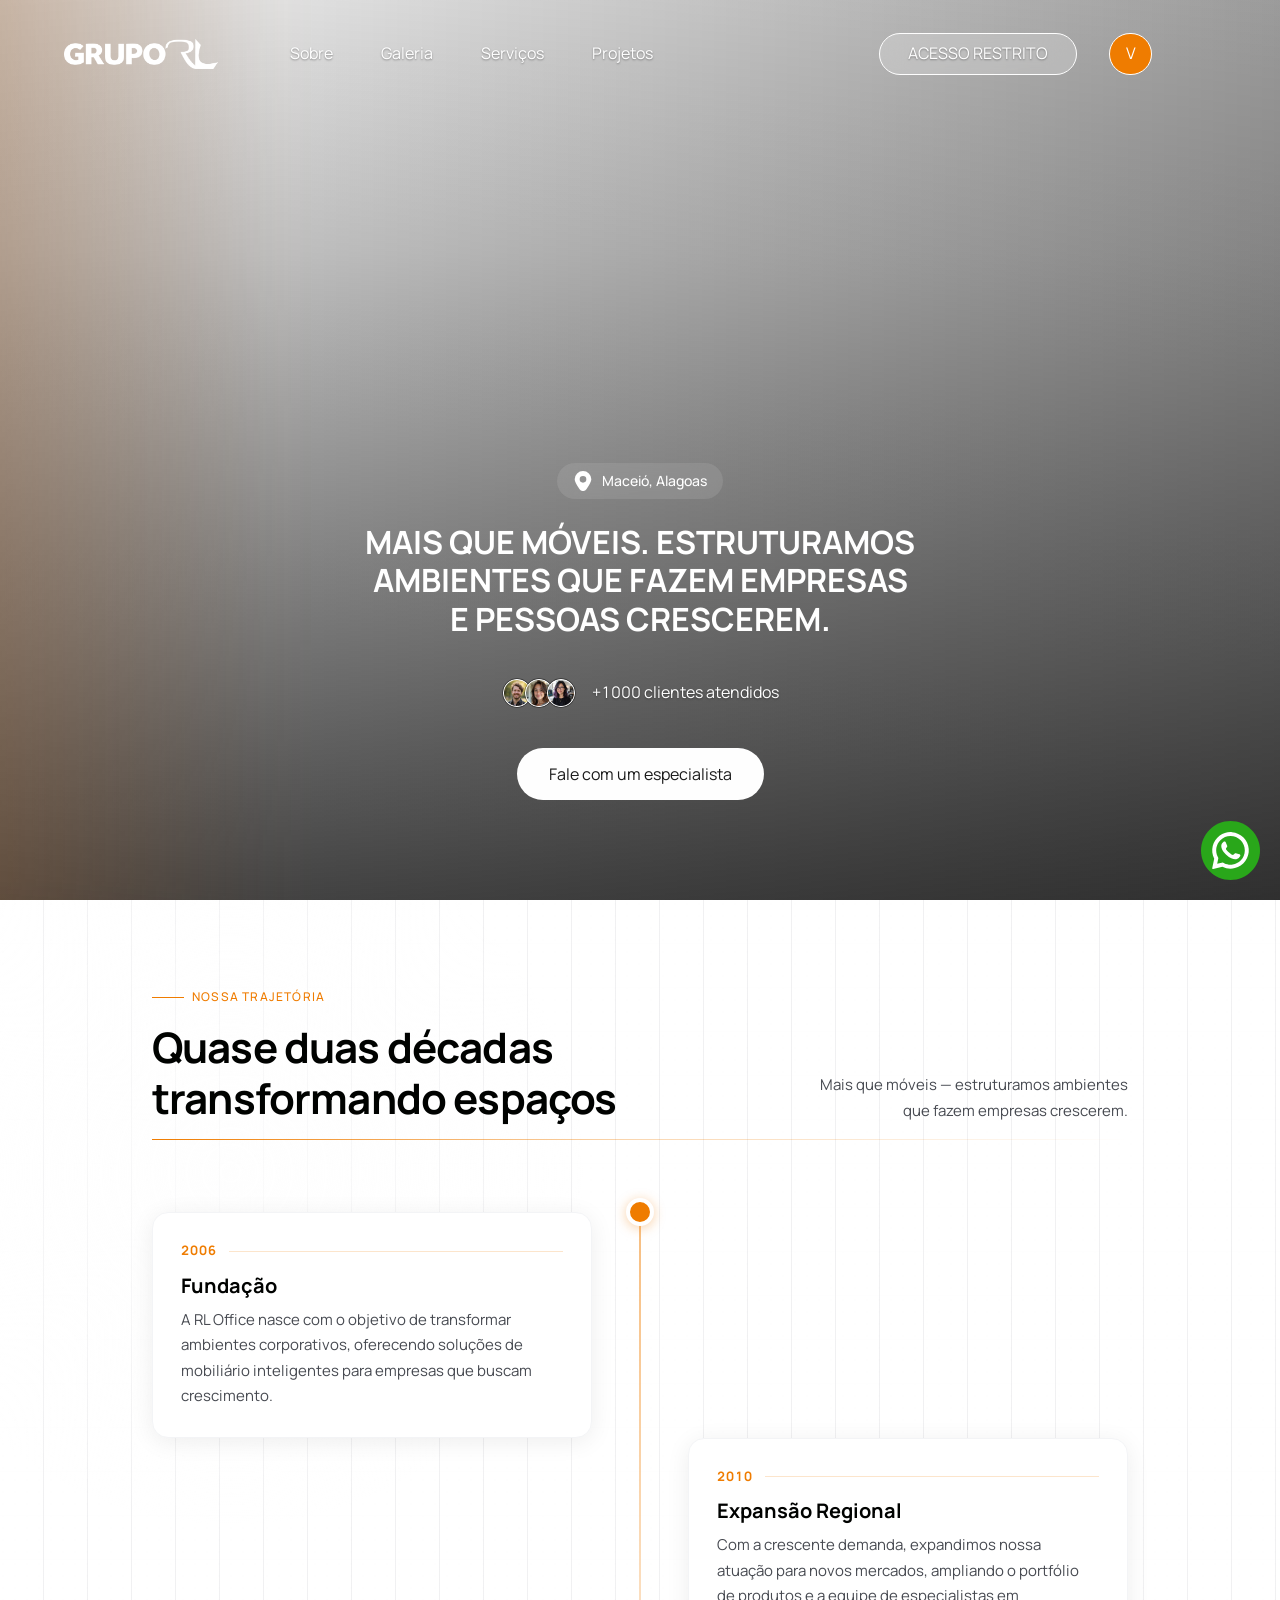
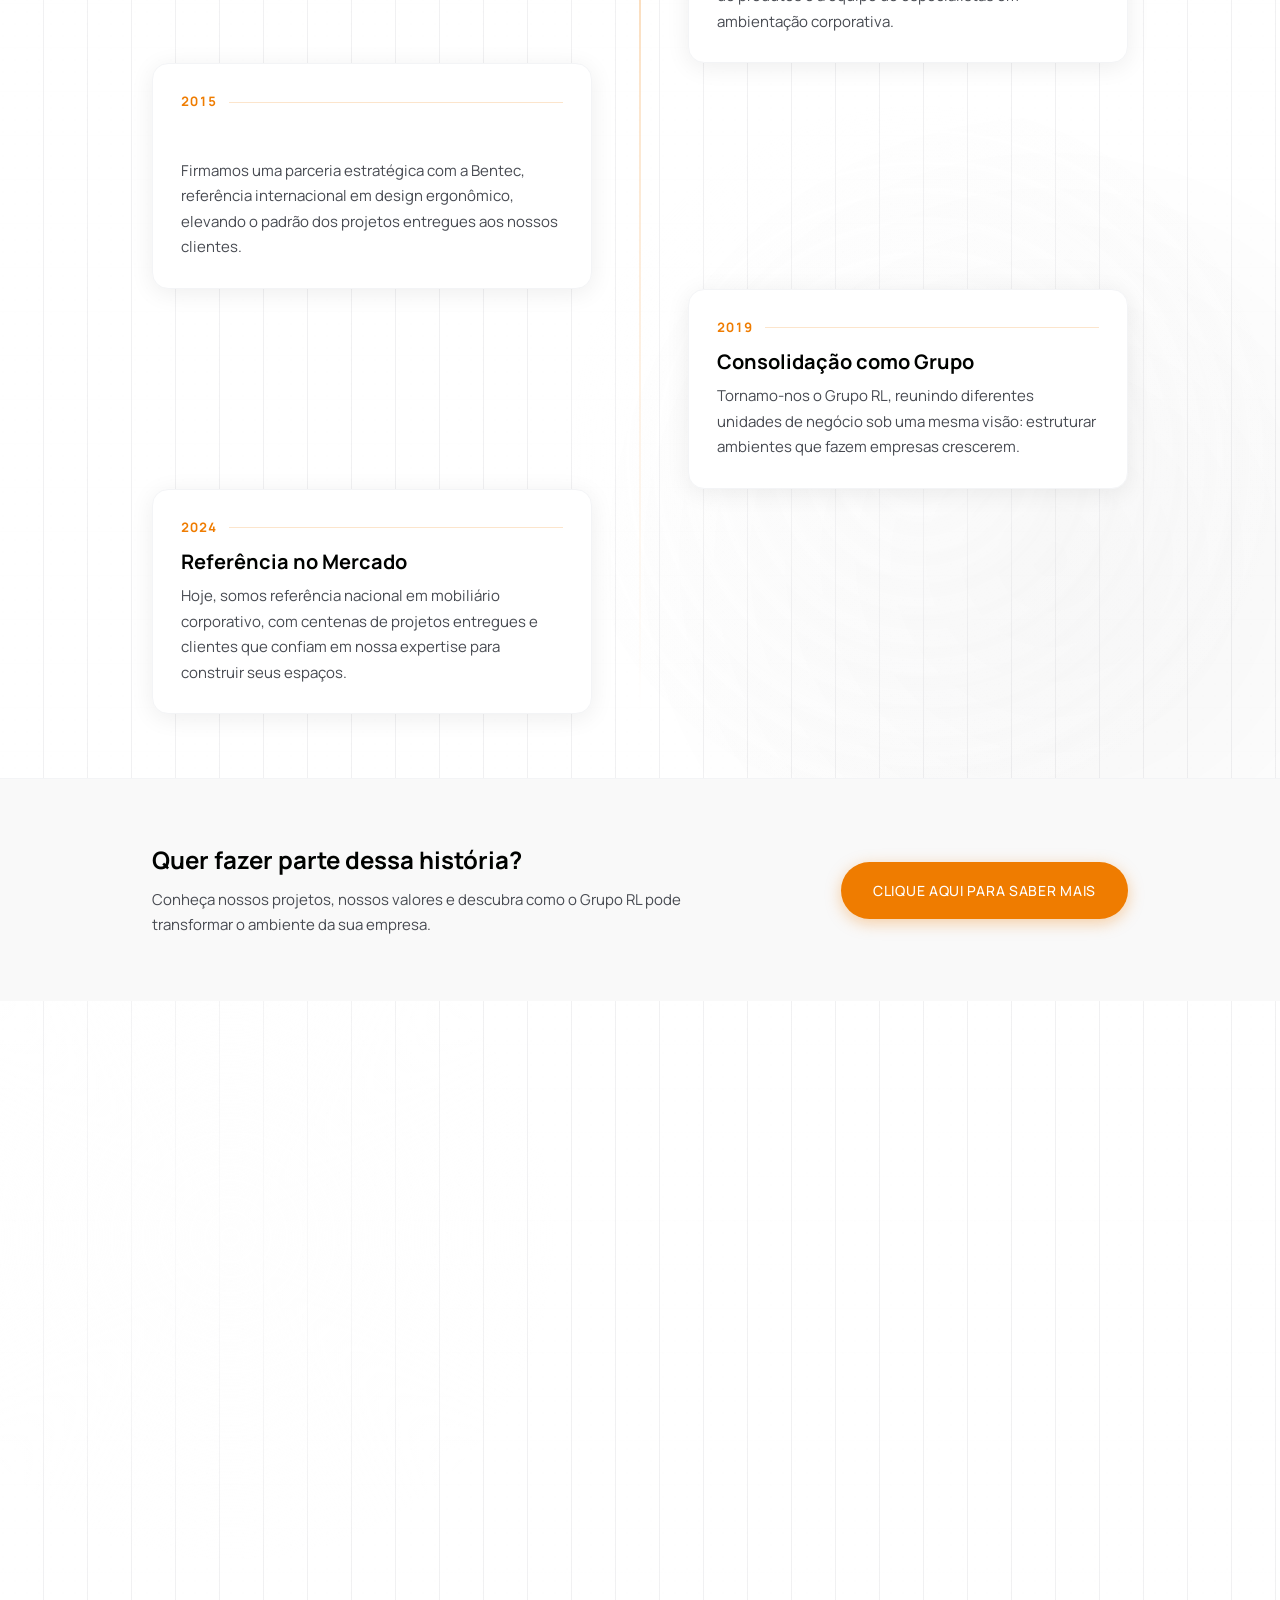
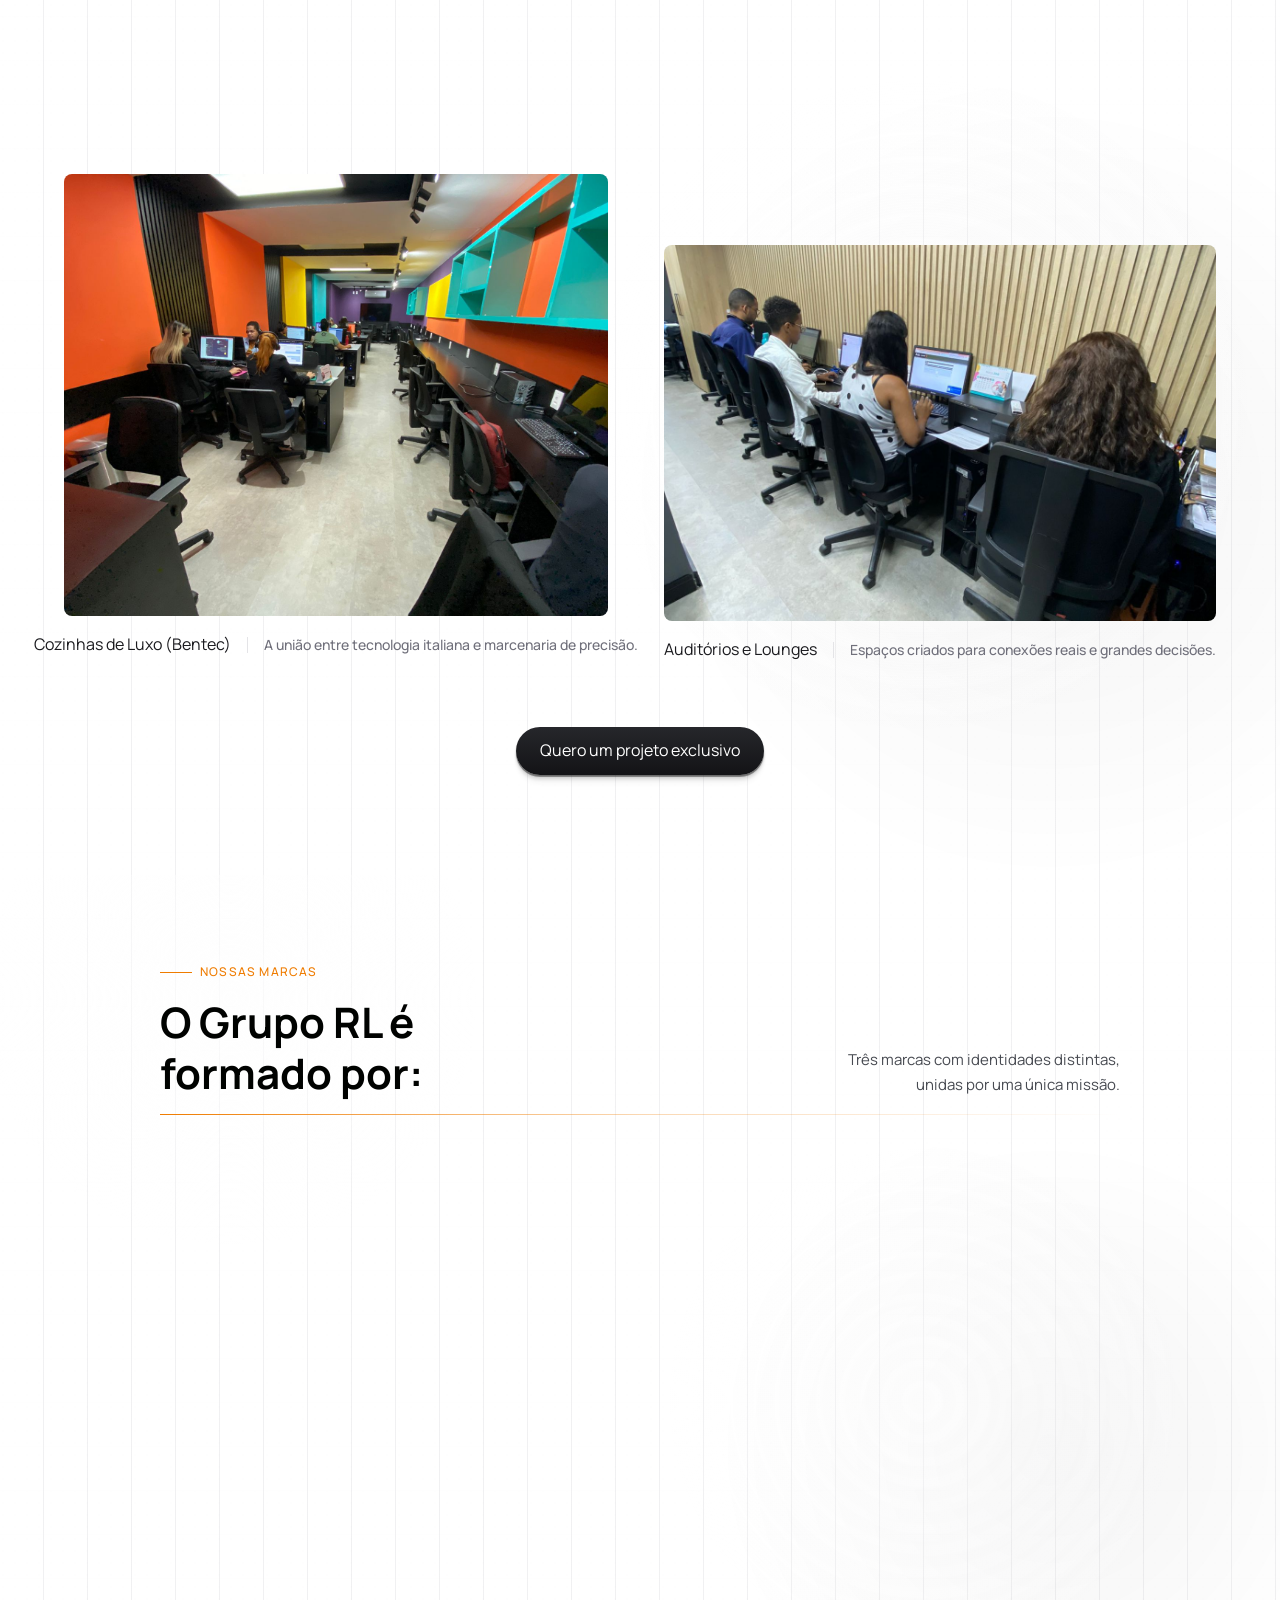
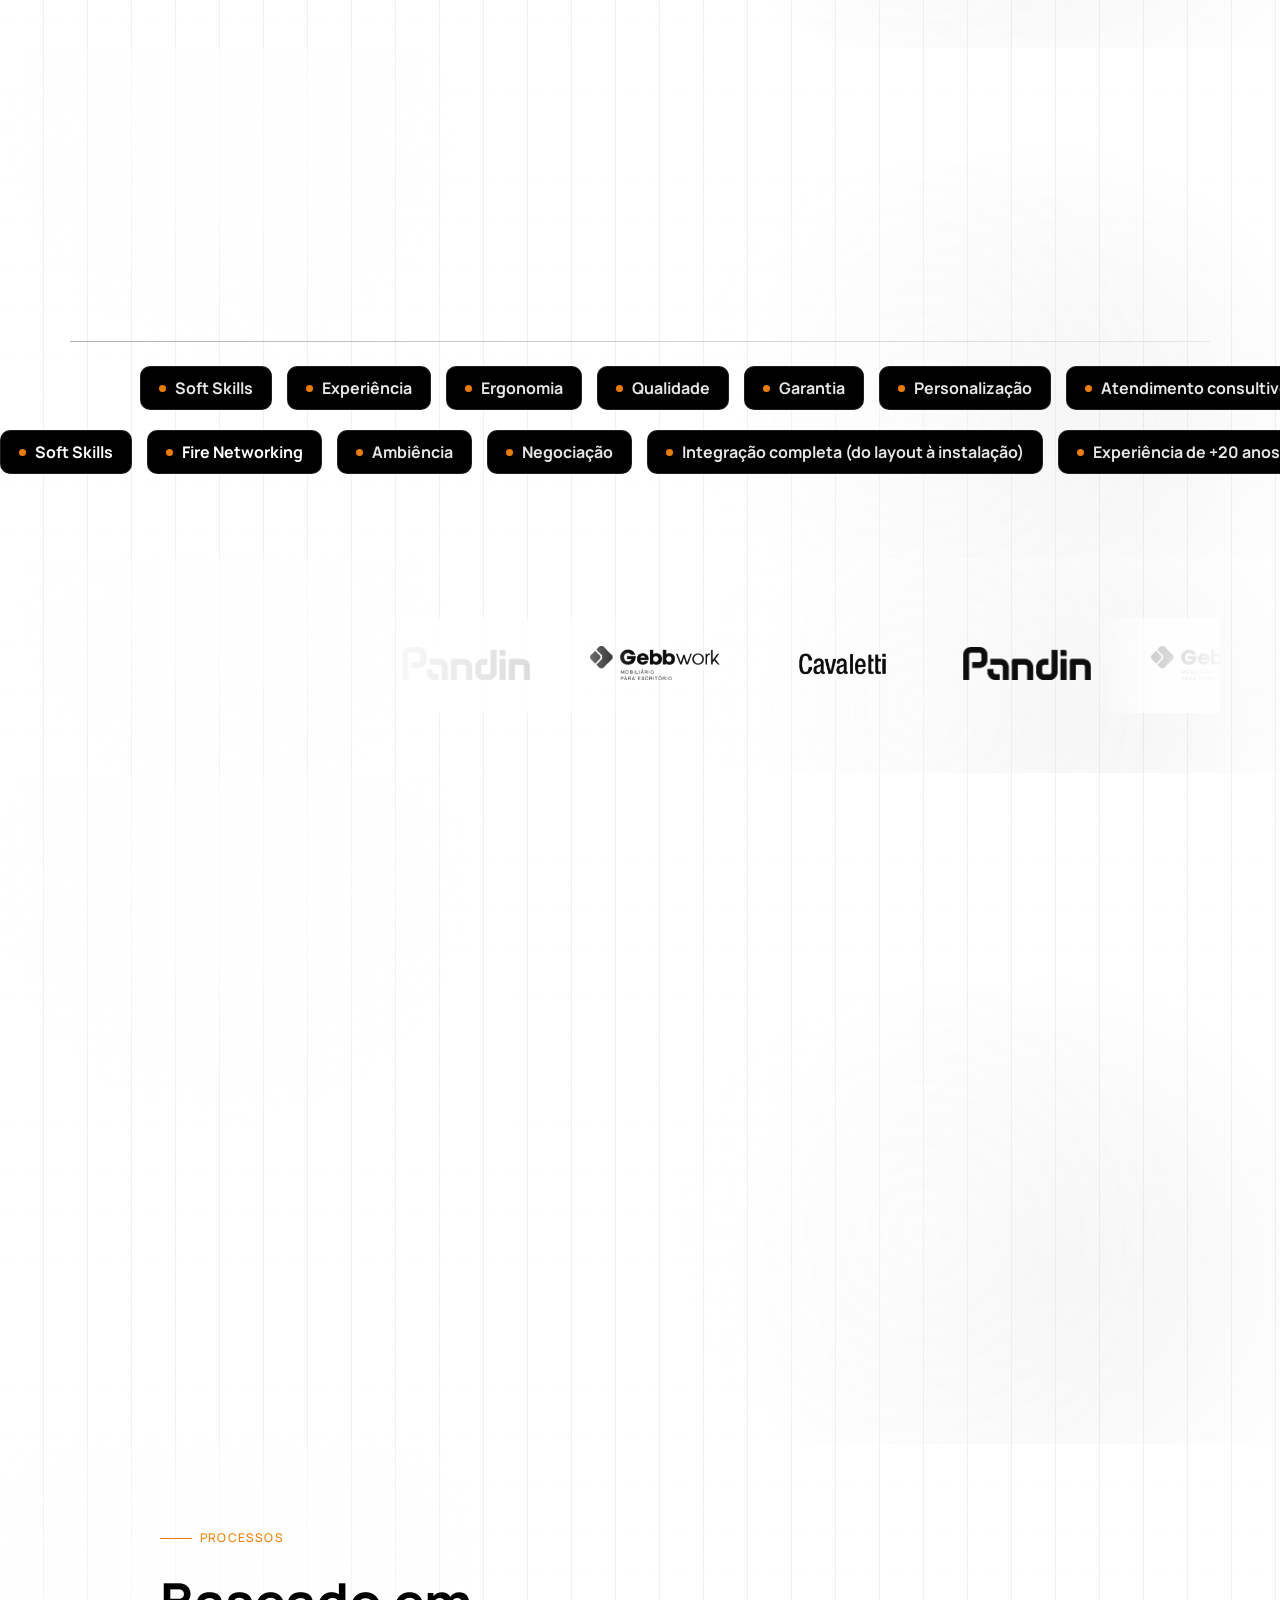
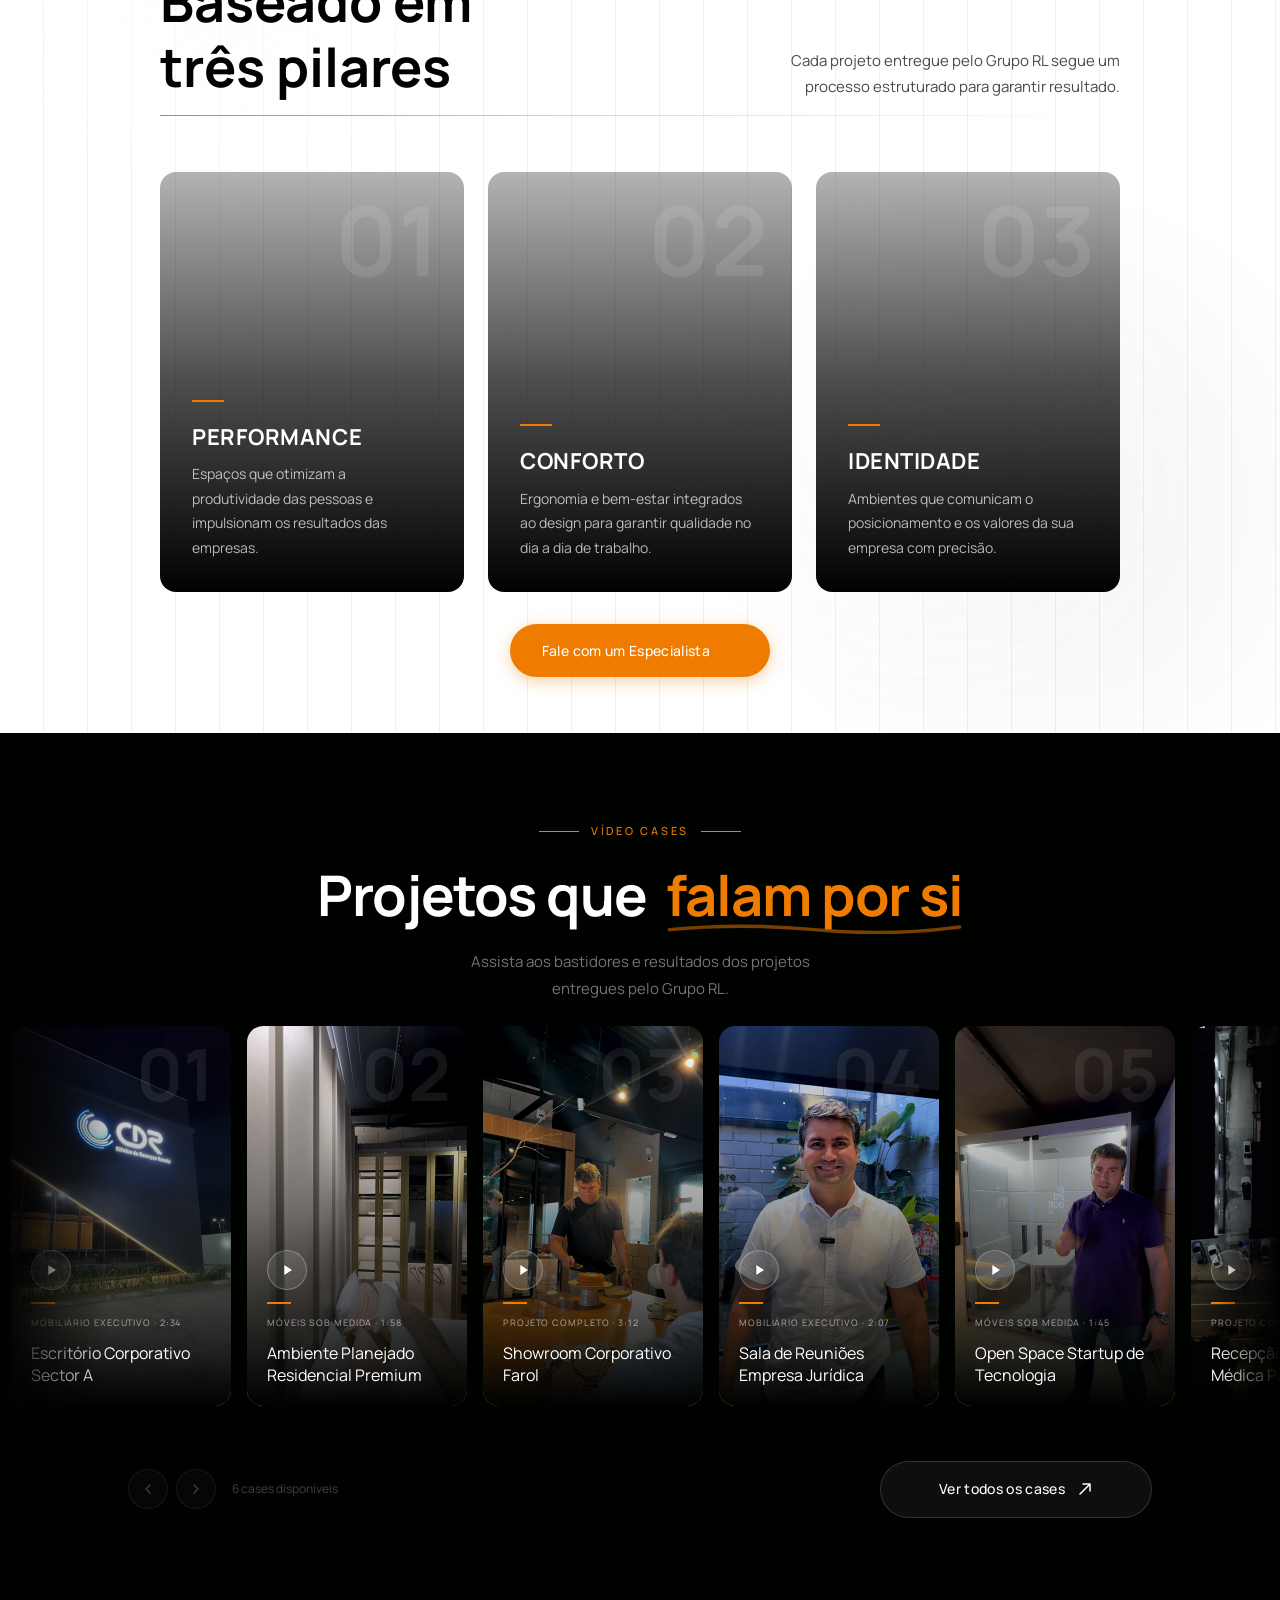
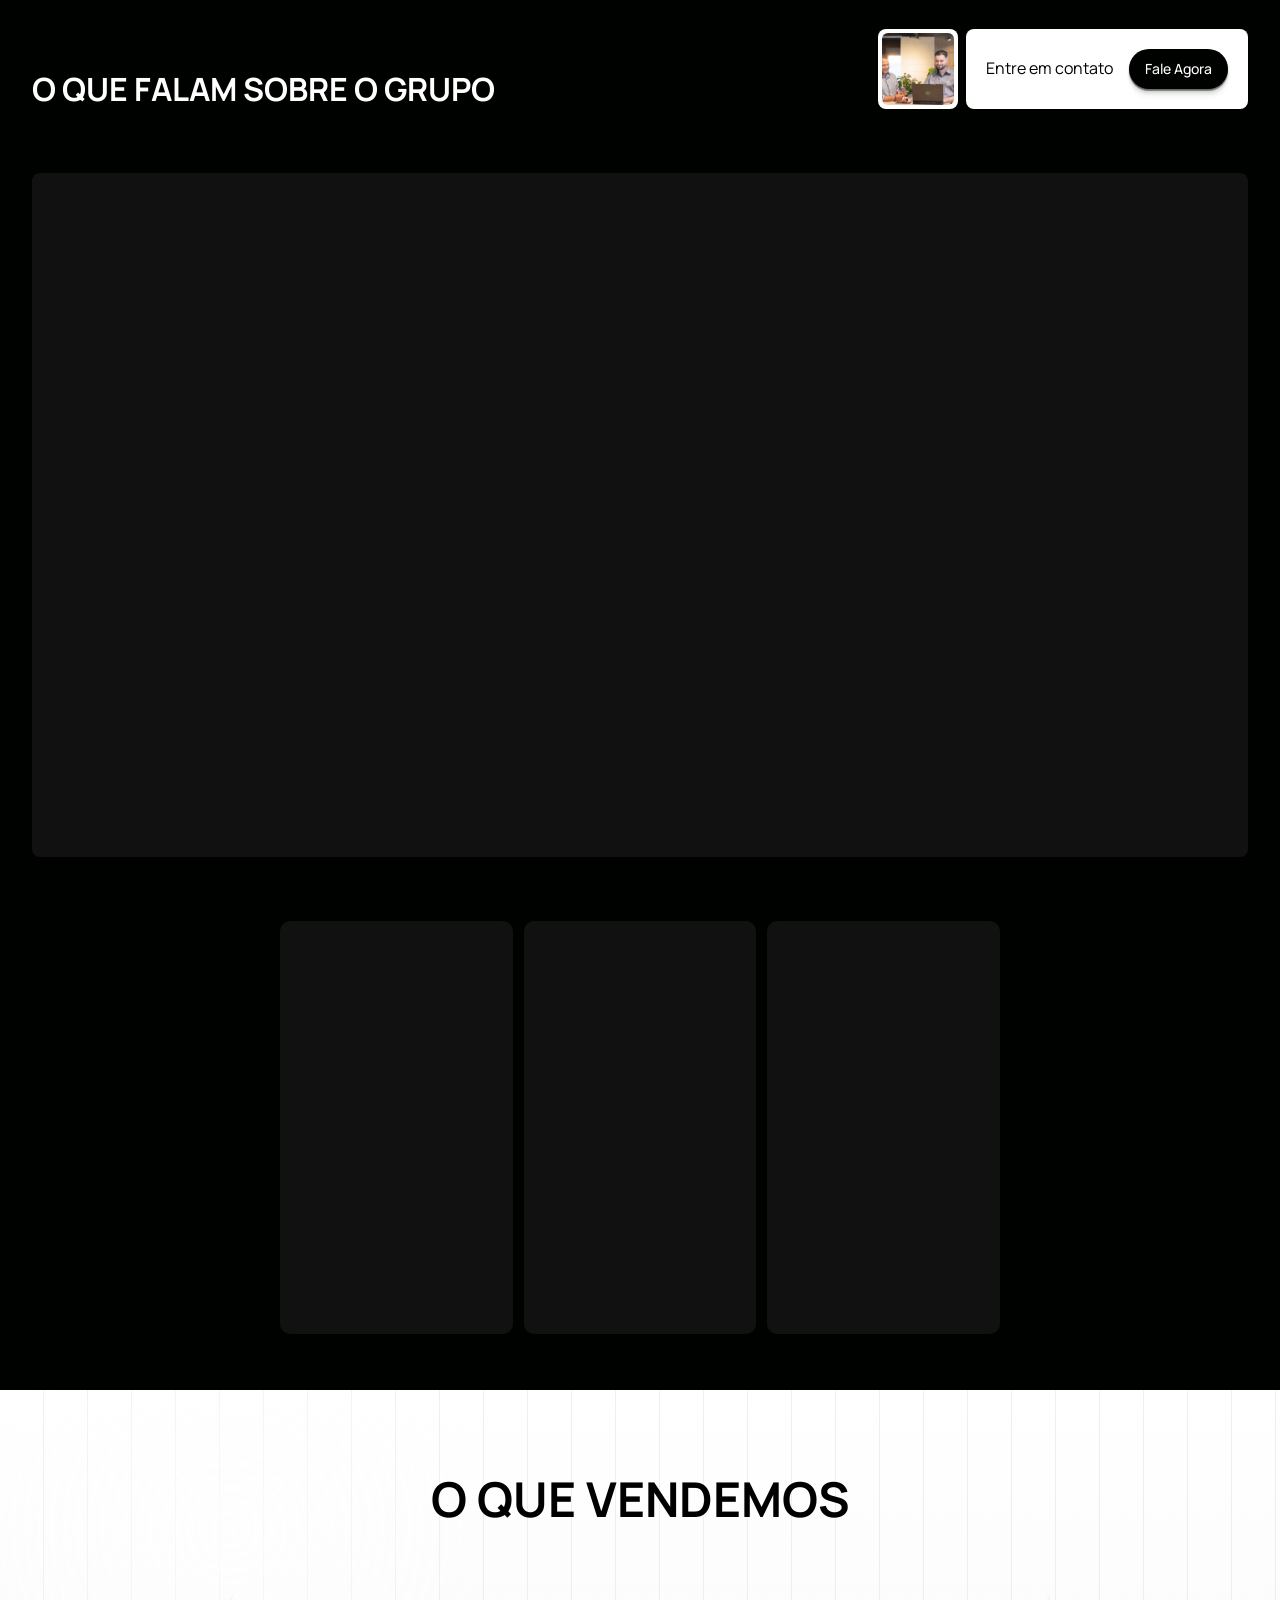
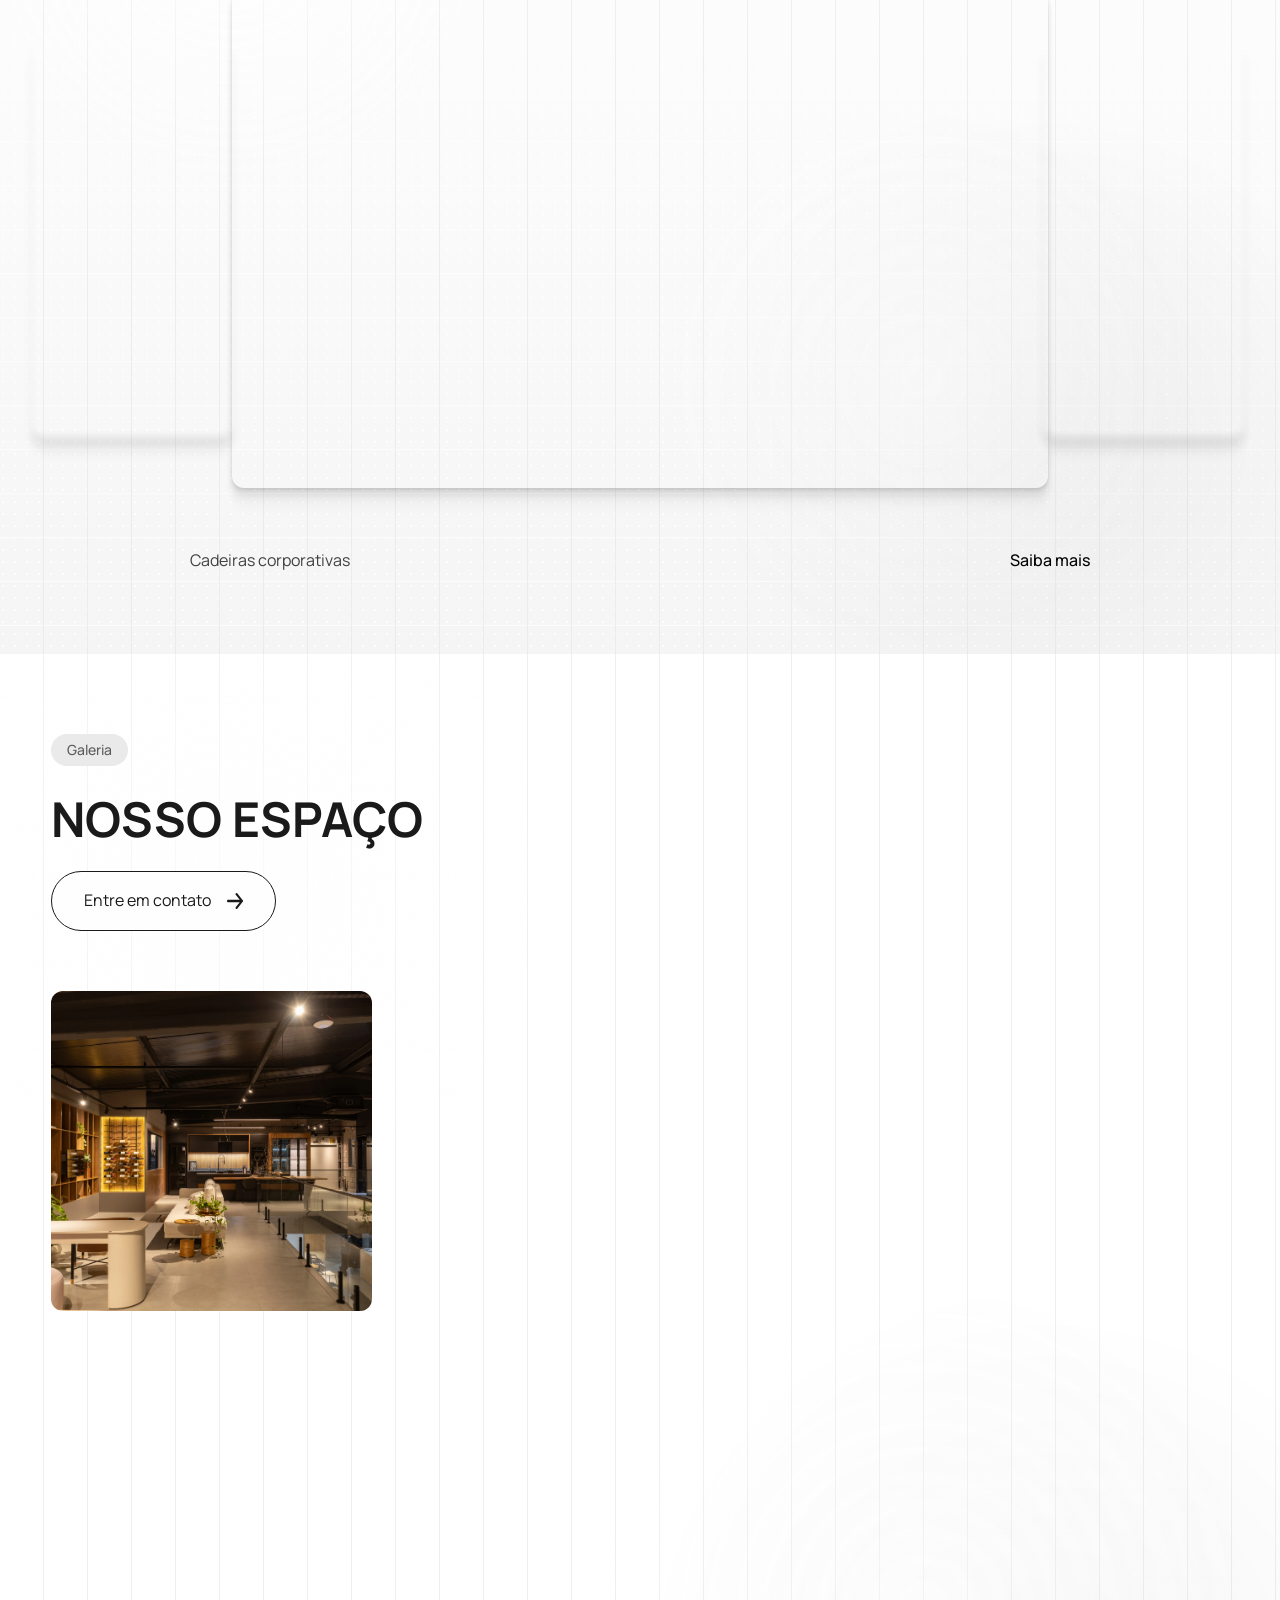
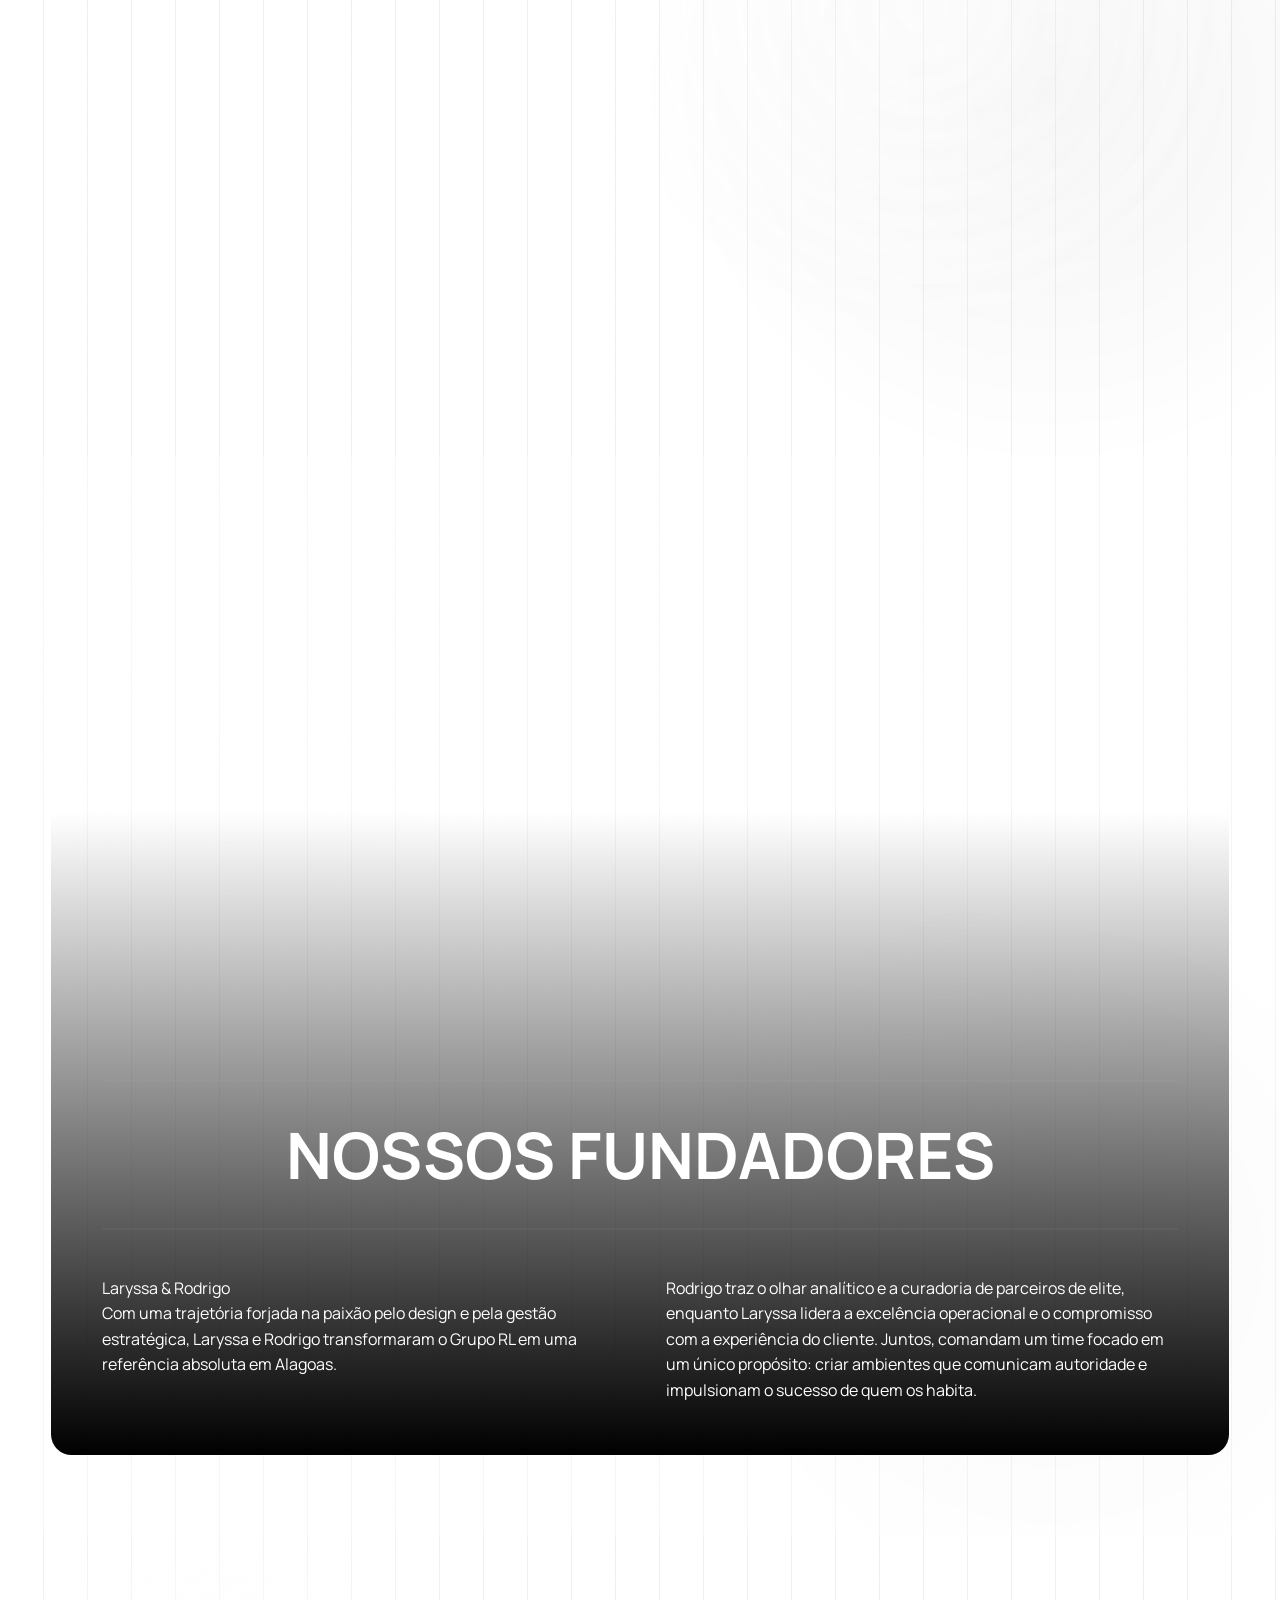
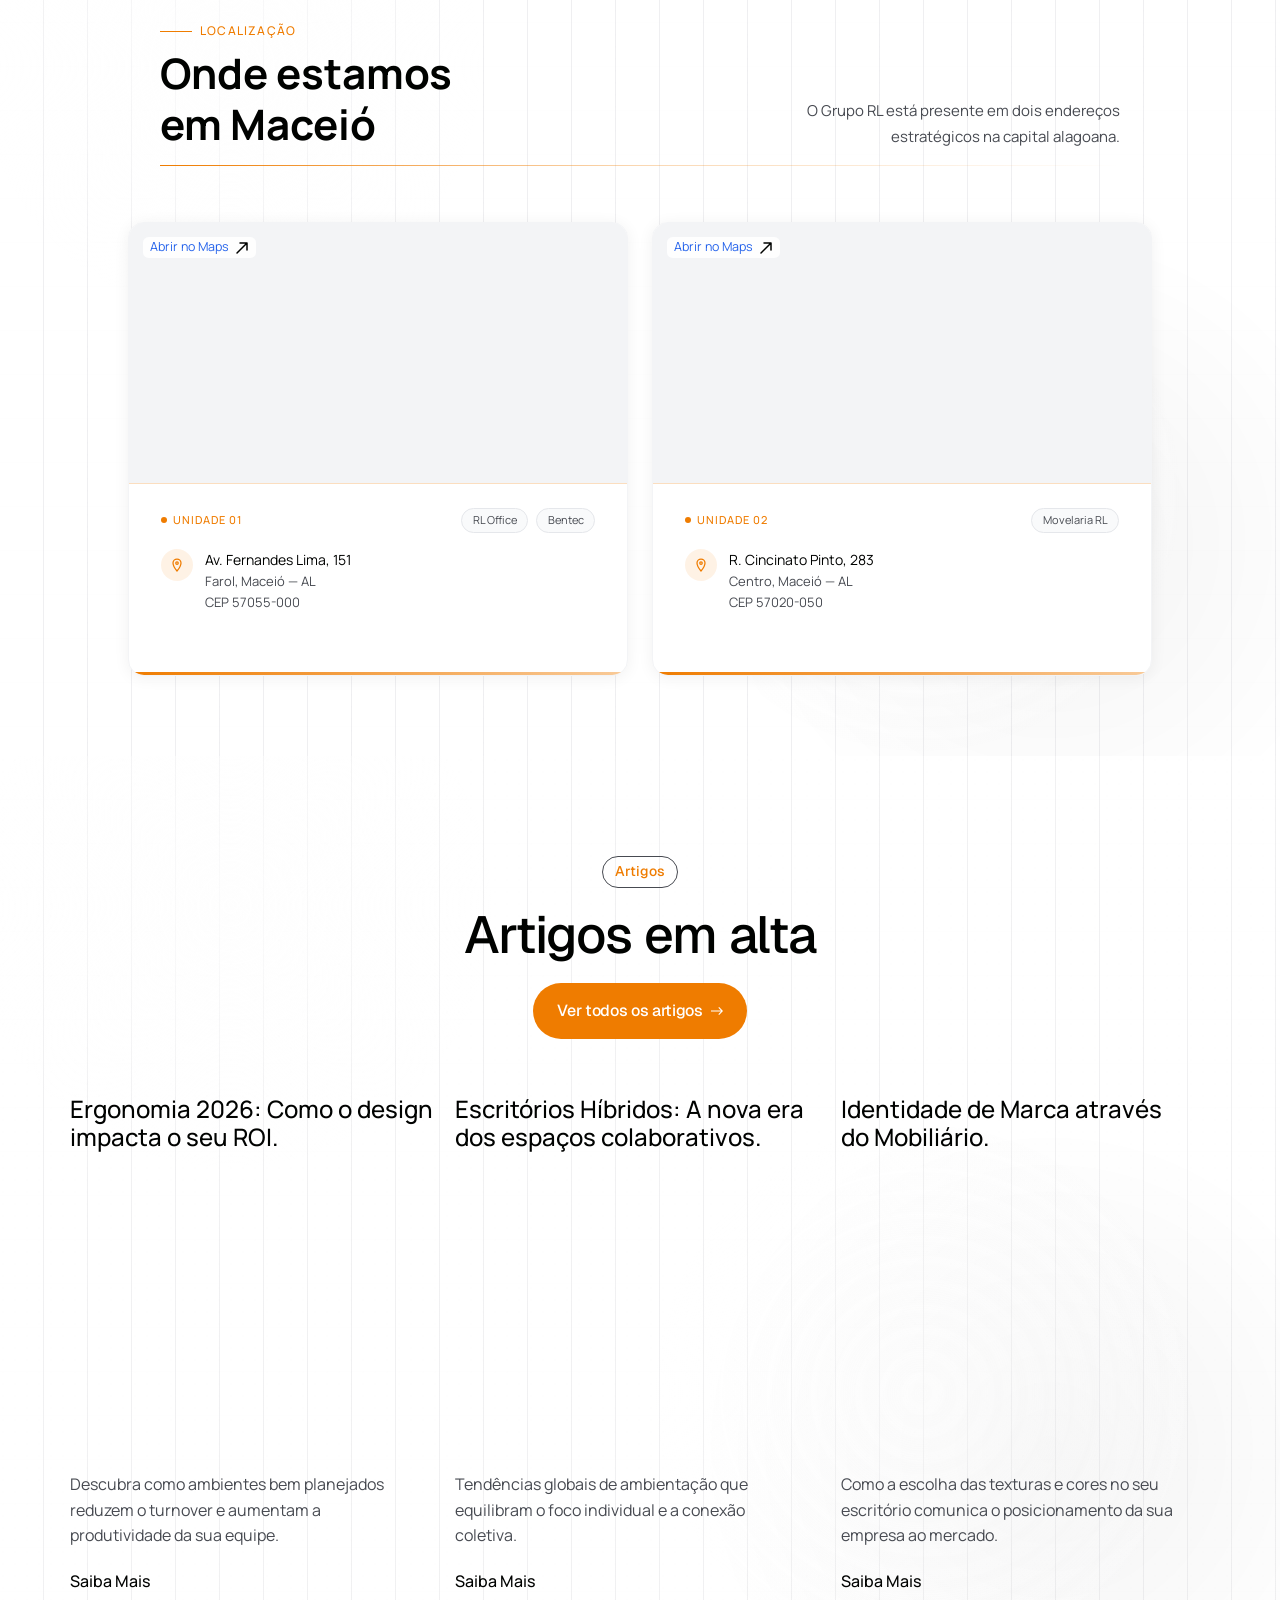
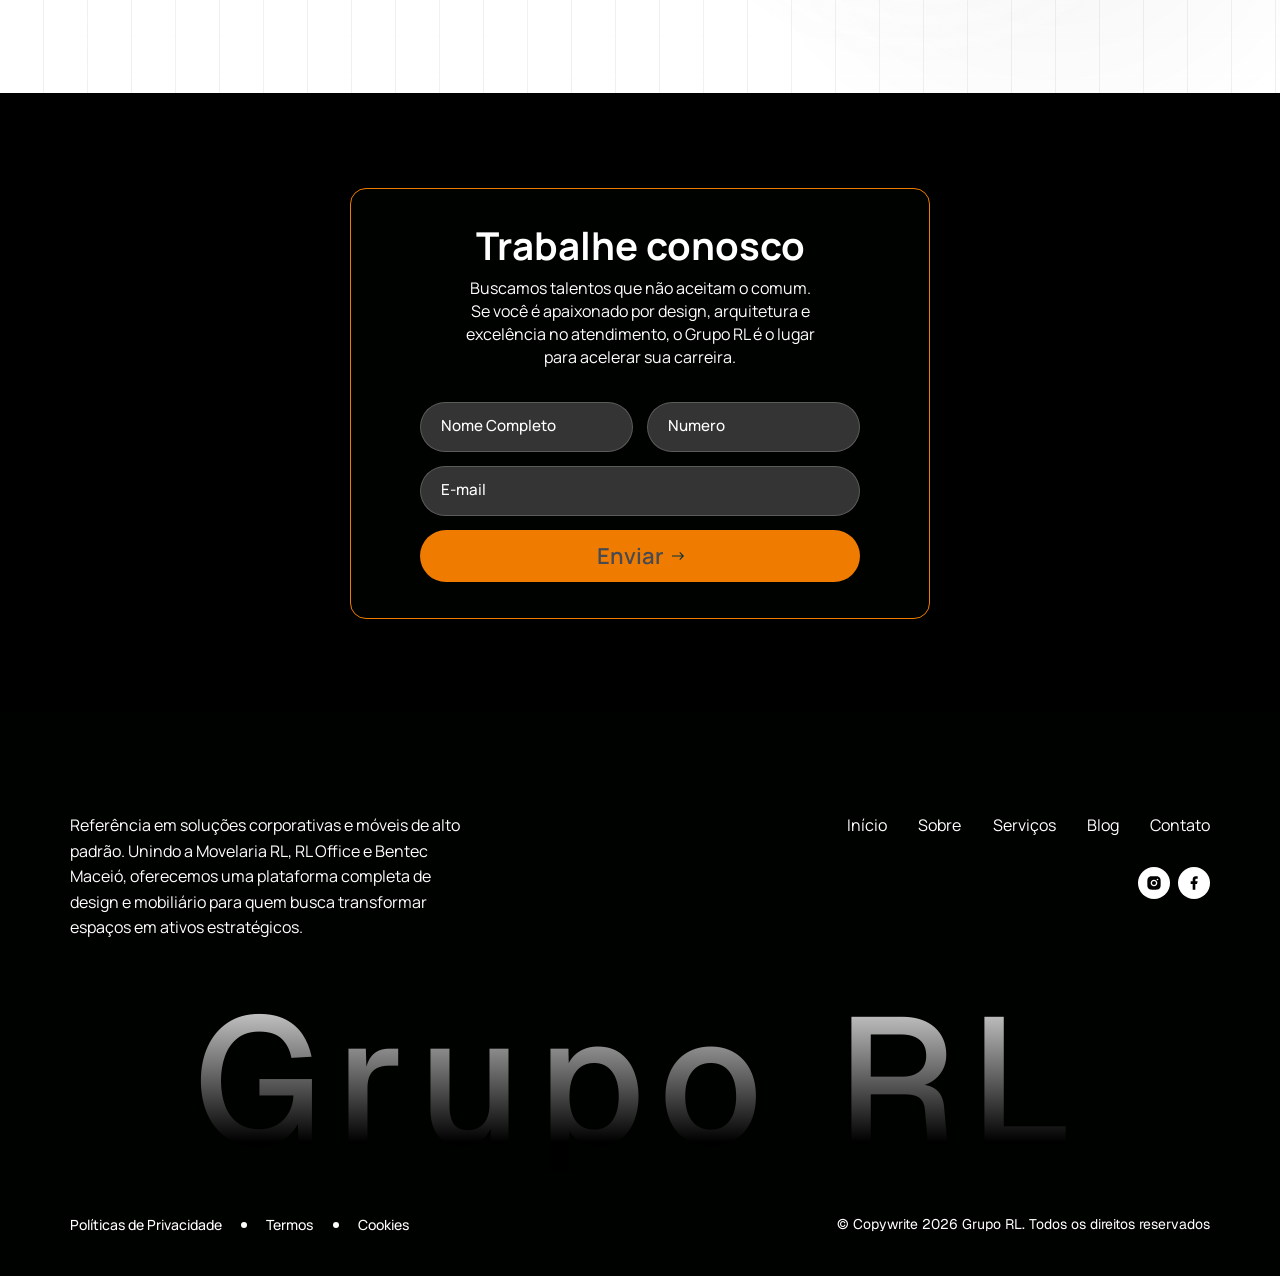
==== index.html @ be70b88f "Enhance styling and layout with new texture and partners CSS - Added texture.css for improved visual" ====
<!DOCTYPE html>
<html lang="pt-BR">
<head>
  <meta charset="UTF-8" />
  <meta name="viewport" content="width=device-width, initial-scale=1.0" />
  <meta name="theme-color" content="#000200" />
  <title>Grupo RL</title>
  <link rel="preconnect" href="https://fonts.googleapis.com" />
  <link rel="preconnect" href="https://fonts.gstatic.com" crossorigin />
  <link
    rel="preload"
    as="style"
    href="https://fonts.googleapis.com/css2?family=Geist:wght@500&amp;family=Manrope:wght@400;500;700&amp;display=swap"
  />
  <link
    href="https://fonts.googleapis.com/css2?family=Geist:wght@500&amp;family=Manrope:wght@400;500;700&amp;display=swap"
    rel="stylesheet"
  />
  <!-- LCP: um único preload de imagem (poster do hero); logo sem competição de prioridade -->
  <link rel="preload" href="assets/hero/hero-placeholder.svg" as="image" type="image/svg+xml" />
  <link rel="dns-prefetch" href="https://www.youtube.com" />
  <link rel="dns-prefetch" href="https://www.google.com" />
  <link rel="stylesheet" href="css/tokens.css" />
  <link rel="stylesheet" href="css/reveal.css" />
  <link rel="stylesheet" href="css/hero.css" />
  <!-- CSS abaixo da dobra: carrega sem bloquear o primeiro paint (melhora LCP / TTI) -->
  <link rel="stylesheet" href="css/timeline.css" media="print" onload="this.media='all'" />
  <link rel="stylesheet" href="css/projects.css" media="print" onload="this.media='all'" />
  <link rel="stylesheet" href="css/brands.css" media="print" onload="this.media='all'" />
  <link rel="stylesheet" href="css/differentials.css" media="print" onload="this.media='all'" />
  <link rel="stylesheet" href="css/partners.css" media="print" onload="this.media='all'" />
  <link rel="stylesheet" href="css/method.css" media="print" onload="this.media='all'" />
  <link rel="stylesheet" href="css/processes.css" media="print" onload="this.media='all'" />
  <link rel="stylesheet" href="css/video-cases.css" media="print" onload="this.media='all'" />
  <link rel="stylesheet" href="css/feedbacks.css" media="print" onload="this.media='all'" />
  <link rel="stylesheet" href="css/products.css" media="print" onload="this.media='all'" />
  <link rel="stylesheet" href="css/gallery.css" media="print" onload="this.media='all'" />
  <link rel="stylesheet" href="css/founders.css" media="print" onload="this.media='all'" />
  <link rel="stylesheet" href="css/location.css" media="print" onload="this.media='all'" />
  <link rel="stylesheet" href="css/blog.css" media="print" onload="this.media='all'" />
  <link rel="stylesheet" href="css/cta.css" media="print" onload="this.media='all'" />
  <link rel="stylesheet" href="css/footer.css" media="print" onload="this.media='all'" />
  <link rel="stylesheet" href="css/texture.css" media="print" onload="this.media='all'" />
  <noscript>
    <link rel="stylesheet" href="css/timeline.css" />
    <link rel="stylesheet" href="css/projects.css" />
    <link rel="stylesheet" href="css/brands.css" />
    <link rel="stylesheet" href="css/differentials.css" />
    <link rel="stylesheet" href="css/partners.css" />
    <link rel="stylesheet" href="css/method.css" />
    <link rel="stylesheet" href="css/processes.css" />
    <link rel="stylesheet" href="css/video-cases.css" />
    <link rel="stylesheet" href="css/feedbacks.css" />
    <link rel="stylesheet" href="css/products.css" />
    <link rel="stylesheet" href="css/gallery.css" />
    <link rel="stylesheet" href="css/founders.css" />
    <link rel="stylesheet" href="css/location.css" />
    <link rel="stylesheet" href="css/blog.css" />
    <link rel="stylesheet" href="css/cta.css" />
    <link rel="stylesheet" href="css/footer.css" />
    <link rel="stylesheet" href="css/texture.css" />
  </noscript>
</head>
<body>
  <a class="skip-link" href="#conteudo-principal">Ir para o conteúdo principal</a>

  <main id="conteudo-principal">
    <!-- Hero — Figma: s01 -HERO (node 2004:9613) -->
    <section class="hero" id="inicio" data-node-id="2004:9613" data-name="s01 -HERO" aria-label="Apresentação">
      <div class="hero__media">
        <div
          class="hero__video"
          data-youtube-src="https://www.youtube.com/embed/_dPj0KgniDE?autoplay=1&amp;mute=1&amp;playsinline=1&amp;si=2xK4ZQJQUq9HmClM"
        >
          <img
            class="hero__video-poster"
            src="assets/hero/hero-placeholder.svg"
            width="1440"
            height="1024"
            alt=""
            decoding="sync"
            fetchpriority="high"
          />
        </div>
      </div>

      <header class="hero__header" data-node-id="2004:9623" data-name="Header Nav">
        <div class="hero__logo" data-node-id="2010:2279" data-name="Logo">
          <a href="#" data-node-id="2010:2631" aria-label="Grupo RL" translate="no">
            <img
              src="assets/hero/logo-grupo-rl.png"
              width="154"
              height="30"
              alt="Grupo RL"
              decoding="async"
              fetchpriority="low"
            />
          </a>
        </div>
        <nav class="hero__nav" aria-label="Principal" data-node-id="2010:2256" data-name="Menu">
          <a href="#sobre" data-node-id="2010:2275">Sobre</a>
          <a href="#galeria" data-node-id="2010:2273">Galeria</a>
          <a href="#servicos" data-node-id="2010:2267">Serviços</a>
          <a href="#projetos" data-node-id="2010:2269">Projetos</a>
        </nav>
        <div class="hero__actions" data-node-id="2125:2157">
          <button type="button" class="hero__btn-ghost" data-node-id="2010:2277" data-name="Button">
            ACESSO RESTRITO
          </button>
          <button type="button" class="hero__btn-icon" data-node-id="2125:2155" aria-label="Ações adicionais">
            <span aria-hidden="true">V</span>
          </button>
        </div>
      </header>

      <div class="hero__headline" data-node-id="2004:9614" data-name="HEADLINE">
        <div class="hero__title-block" data-node-id="2004:9615" data-name="Title and desc">
          <div class="hero__location" data-node-id="2004:9616" data-name="Location">
            <img src="assets/icons/marker.svg" width="20" height="20" alt="Localização" loading="lazy" decoding="async" data-node-id="2010:2286" />
            <span data-node-id="2004:9618">Maceió, Alagoas</span>
          </div>
          <h1 class="hero__title" data-node-id="2004:9619">
            <span class="hero__title-line">Mais que móveis. Estruturamos ambientes que fazem empresas </span>
            <span class="hero__title-line">e pessoas crescerem.</span>
          </h1>
        </div>
        <div class="hero__social" data-node-id="2010:2250" data-name="Social proof">
          <div class="hero__avatars" data-node-id="2010:2251" data-name="Avatar">
            <img src="assets/hero/avatar-1.png" width="28" height="28" alt="" loading="lazy" decoding="async" data-node-id="2010:2252" />
            <img src="assets/hero/avatar-2.png" width="28" height="28" alt="" loading="lazy" decoding="async" data-node-id="2010:2253" />
            <img src="assets/hero/avatar-3.png" width="28" height="28" alt="" loading="lazy" decoding="async" data-node-id="2010:2254" />
          </div>
          <p data-node-id="2010:2255">+1000 clientes atendidos</p>
        </div>
        <a class="hero__cta" href="#contato" data-node-id="2010:2288" data-name="Button">Fale com um especialista</a>
      </div>
    </section>

    <!-- Timeline — Figma: S02Historia (node 2120:1789) -->
    <section class="timeline" id="sobre" data-node-id="2120:1789" data-name="S02Historia" aria-labelledby="timeline-title">
      <div class="timeline__intro" data-node-id="2120:1790" data-name="Container">
        <div class="timeline__intro-heading" data-node-id="2120:1791" data-name="Container">
          <p class="timeline__eyebrow" data-node-id="2120:1792">
            <span class="timeline__eyebrow-line" aria-hidden="true"></span>
            <span data-node-id="2120:1795">Nossa Trajetória</span>
          </p>
          <h2 class="timeline__title" id="timeline-title" data-node-id="2120:1797">
            Quase duas décadas transformando espaços
          </h2>
        </div>
        <p class="timeline__intro-copy" data-node-id="2120:1799">
          Mais que móveis — estruturamos ambientes que fazem empresas crescerem.
        </p>
      </div>

      <div class="timeline__divider" aria-hidden="true" data-node-id="2120:1800"></div>

      <div class="timeline__rail" data-node-id="2120:1801" data-name="Container">
        <span class="timeline__knob" aria-hidden="true"></span>
        <ol class="timeline__list">
          <li class="timeline__item timeline__item--left" style="--timeline-item-height: 225.5px;" data-node-id="2120:1803">
            <article class="timeline-card" data-node-id="2120:1804">
              <p class="timeline-card__year" data-node-id="2120:1807">2006</p>
              <h3 class="timeline-card__title" data-node-id="2120:1810">Fundação</h3>
              <p class="timeline-card__copy" data-node-id="2120:1812">
                A RL Office nasce com o objetivo de transformar ambientes corporativos, oferecendo soluções de mobiliário inteligentes para empresas que buscam crescimento.
              </p>
            </article>
          </li>

          <li class="timeline__item timeline__item--right" style="--timeline-item-height: 225.5px;" data-node-id="2120:1815">
            <article class="timeline-card" data-node-id="2120:1816">
              <p class="timeline-card__year" data-node-id="2120:1819">2010</p>
              <h3 class="timeline-card__title" data-node-id="2120:1822">Expansão Regional</h3>
              <p class="timeline-card__copy" data-node-id="2120:1824">
                Com a crescente demanda, expandimos nossa atuação para novos mercados, ampliando o portfólio de produtos e a equipe de especialistas em ambientação corporativa.
              </p>
            </article>
          </li>

          <li class="timeline__item timeline__item--left" style="--timeline-item-height: 225.5px;" data-node-id="2120:1827">
            <article class="timeline-card" data-node-id="2120:1828">
              <p class="timeline-card__year" data-node-id="2120:1831">2015</p>
              <h3 class="timeline-card__title" data-node-id="2120:1834">Parceria com Bentec</h3>
              <p class="timeline-card__copy" data-node-id="2120:1836">
                Firmamos uma parceria estratégica com a Bentec, referência internacional em design ergonômico, elevando o padrão dos projetos entregues aos nossos clientes.
              </p>
            </article>
          </li>

          <li class="timeline__item timeline__item--right" style="--timeline-item-height: 200px;" data-node-id="2120:1839">
            <article class="timeline-card timeline-card--compact" data-node-id="2120:1840">
              <p class="timeline-card__year" data-node-id="2120:1843">2019</p>
              <h3 class="timeline-card__title" data-node-id="2120:1846">Consolidação como Grupo</h3>
              <p class="timeline-card__copy" data-node-id="2120:1848">
                Tornamo-nos o Grupo RL, reunindo diferentes unidades de negócio sob uma mesma visão: estruturar ambientes que fazem empresas crescerem.
              </p>
            </article>
          </li>

          <li class="timeline__item timeline__item--left" style="--timeline-item-height: 225.5px;" data-node-id="2120:1851">
            <article class="timeline-card" data-node-id="2120:1852">
              <p class="timeline-card__year" data-node-id="2120:1855">2024</p>
              <h3 class="timeline-card__title" data-node-id="2120:1858">Referência no Mercado</h3>
              <p class="timeline-card__copy" data-node-id="2120:1860">
                Hoje, somos referência nacional em mobiliário corporativo, com centenas de projetos entregues e clientes que confiam em nossa expertise para construir seus espaços.
              </p>
            </article>
          </li>
        </ol>
      </div>

      <div class="timeline__cta-band" data-node-id="2120:1864">
        <span class="timeline__anchor" id="contato" aria-hidden="true"></span>
        <div class="timeline__cta-inner" data-node-id="2120:1865">
          <div class="timeline__cta-copy" data-node-id="2120:1866">
            <h3 class="timeline__cta-title" data-node-id="2120:1868">Quer fazer parte dessa história?</h3>
            <p class="timeline__cta-text" data-node-id="2120:1870">
              Conheça nossos projetos, nossos valores e descubra como o Grupo RL pode transformar o ambiente da sua empresa.
            </p>
          </div>
          <a class="timeline__cta-button" href="#projetos" data-node-id="2120:1871">Clique aqui para saber mais</a>
        </div>
      </div>
    </section>

    <!-- Projects — Figma: Work Container (node 2055:1767) -->
    <section class="projects" id="galeria" data-node-id="2055:1767" data-name="Work Container" aria-labelledby="projects-title">
      <span class="projects__anchor" id="projetos" aria-hidden="true"></span>

      <div class="projects__inner">
        <header class="projects__intro" data-node-id="2055:1768" data-name="Work Section">
          <p class="projects__eyebrow" data-node-id="2055:1769">Nossos Projetos</p>
          <h2 class="projects__title" id="projects-title" data-node-id="2055:1770">
            Onde a estética encontra a performance.
          </h2>
        </header>

        <div class="projects__grid" data-node-id="2055:1771" data-name="Work Content">
          <div class="projects__column" data-node-id="2055:1772" data-name="Work Item">
            <figure class="project-card project-card--tall" data-node-id="2055:1773" data-name="Work Item Content">
              <img
                class="project-card__image"
                src="assets/projects/project-1.jpg"
                width="624"
                height="447"
                loading="lazy"
                decoding="async"
                sizes="(max-width: 768px) calc(100vw - 40px), (max-width: 1440px) calc((100vw - 192px) / 2), 624px"
                alt="Recepção corporativa com poltronas claras, bancada central e copa em tons neutros."
                data-node-id="2055:1774"
              />
              <figcaption class="project-card__meta" data-node-id="2056:25">
                <span class="project-card__title" data-node-id="2056:27">Sedes Corporativas</span>
                <span class="project-card__divider" aria-hidden="true" data-node-id="2056:28"></span>
                <span class="project-card__description" data-node-id="2056:29">Layouts inteligentes que comunicam a cultura da sua empresa.</span>
              </figcaption>
            </figure>

            <figure class="project-card project-card--large" data-node-id="2055:1783" data-name="Work Item Content">
              <img
                class="project-card__image"
                src="assets/projects/project-2.jpg"
                width="624"
                height="507"
                loading="lazy"
                decoding="async"
                sizes="(max-width: 768px) calc(100vw - 40px), (max-width: 1440px) calc((100vw - 192px) / 2), 624px"
                alt="Ambiente de trabalho com paredes coloridas, iluminação linear e estações de operação."
                data-node-id="2055:1784"
              />
              <figcaption class="project-card__meta" data-node-id="2055:1775">
                <span class="project-card__title" data-node-id="2055:1777">Cozinhas de Luxo (Bentec)</span>
                <span class="project-card__divider" aria-hidden="true" data-node-id="2055:1778"></span>
                <span class="project-card__description" data-node-id="2055:1779">A união entre tecnologia italiana e marcenaria de precisão.</span>
              </figcaption>
            </figure>
          </div>

          <div class="projects__column projects__column--offset" data-node-id="2055:1793" data-name="Work Item">
            <figure class="project-card project-card--xl" data-node-id="2055:1794" data-name="Work Item Content">
              <img
                class="project-card__image"
                src="assets/projects/project-3.jpg"
                width="624"
                height="528"
                loading="lazy"
                decoding="async"
                sizes="(max-width: 768px) calc(100vw - 40px), (max-width: 1440px) calc((100vw - 192px) / 2), 624px"
                alt="Espaço de convivência e apoio com mesa central, cadeiras escuras e revestimento de tijolo."
                data-node-id="2055:1795"
              />
              <figcaption class="project-card__meta" data-node-id="2056:35">
                <span class="project-card__title" data-node-id="2056:37">Mobiliário de Elite</span>
                <span class="project-card__divider" aria-hidden="true" data-node-id="2056:38"></span>
                <span class="project-card__description" data-node-id="2056:39">Ergonomia avançada para lideranças que buscam o topo.</span>
              </figcaption>
            </figure>

            <figure class="project-card project-card--medium" data-node-id="2055:1804" data-name="Work Item Content">
              <img
                class="project-card__image"
                src="assets/projects/project-4.jpg"
                width="624"
                height="426"
                loading="lazy"
                decoding="async"
                sizes="(max-width: 768px) calc(100vw - 40px), (max-width: 1440px) calc((100vw - 192px) / 2), 624px"
                alt="Auditório compacto com fileiras de cadeiras operacionais e painel ripado ao fundo."
                data-node-id="2055:1805"
              />
              <figcaption class="project-card__meta" data-node-id="2056:30">
                <span class="project-card__title" data-node-id="2056:32">Auditórios e Lounges</span>
                <span class="project-card__divider" aria-hidden="true" data-node-id="2056:33"></span>
                <span class="project-card__description" data-node-id="2056:34">Espaços criados para conexões reais e grandes decisões.</span>
              </figcaption>
            </figure>
          </div>
        </div>

        <div class="projects__cta-wrap" data-node-id="2056:45" data-name="Button">
          <a class="projects__cta" href="#contato" data-node-id="2056:46" data-name="Button">
            <span data-node-id="2056:47">Quero um projeto exclusivo</span>
          </a>
        </div>
      </div>
    </section>

    <!-- Nossas marcas — Figma: S03Cards (node 2125:1949) -->
    <section class="brands" id="servicos" data-node-id="2125:1949" data-name="S03Cards" aria-labelledby="brands-title">
      <div class="brands__inner">
        <header class="brands__header" data-node-id="2125:1950" data-name="Container">
          <div class="brands__header-left" data-node-id="2125:1951" data-name="Container">
            <p class="brands__eyebrow" data-node-id="2125:1952">
              <span data-node-id="2125:1955">Nossas Marcas</span>
            </p>
            <h2 class="brands__title" id="brands-title" data-node-id="2125:1956">
              <span class="brands__title-line" data-node-id="2125:1957">O <span translate="no">Grupo RL</span> é</span>
              <span class="brands__title-line">formado por:</span>
            </h2>
          </div>
          <p class="brands__lead" data-node-id="2125:1959">
            Três marcas com identidades distintas, unidas por uma única missão.
          </p>
        </header>

        <div class="brands__rule" aria-hidden="true" data-node-id="2125:1960"></div>

        <ul class="brands__grid" data-node-id="2125:1961" data-name="Container">
          <li>
            <article class="brand-card brand-card--movelaria" data-node-id="2125:1962" data-name="Container">
              <span class="brand-card__index" aria-hidden="true" data-node-id="2125:1980">01</span>
              <div class="brand-card__logo" data-node-id="2125:1963">
                <div class="brand-card__logo-inner" data-node-id="2125:1964">
                  <img
                    src="assets/brands/logo-movelaria.png"
                    width="80"
                    height="80"
                    loading="lazy"
                    decoding="async"
                    alt="Movelaria RL"
                  />
                </div>
              </div>
              <div class="brand-card__divider" data-node-id="2125:1965"></div>
              <div class="brand-card__body" data-node-id="2125:1966">
                <div class="brand-card__tag" data-node-id="2125:1967">
                  <span data-node-id="2125:1970">Movelaria</span>
                </div>
                <p class="brand-card__copy" data-node-id="2125:1972">
                  O ponto de partida do Grupo. Soluções corporativas completas em mobiliário para pessoas e empresas que buscam ambientes de alta performance.
                </p>
                <a class="brand-card__link" href="#" data-node-id="2125:1973">
                  <span data-node-id="2125:1975">Saiba mais</span>
                  <img src="assets/brands/link-arrow.png" width="14" height="14" alt="" loading="lazy" decoding="async" data-node-id="2125:1976" />
                </a>
              </div>
            </article>
          </li>
          <li>
            <article class="brand-card brand-card--office" data-node-id="2125:1981" data-name="Container">
              <span class="brand-card__index" aria-hidden="true" data-node-id="2125:1999">02</span>
              <div class="brand-card__logo" data-node-id="2125:1982">
                <img
                  src="assets/brands/logo-rl-office.png"
                  width="222"
                  height="60"
                  loading="lazy"
                  decoding="async"
                  alt="RL Office"
                  data-node-id="2125:1983"
                />
              </div>
              <div class="brand-card__divider" data-node-id="2125:1984"></div>
              <div class="brand-card__body" data-node-id="2125:1985">
                <div class="brand-card__tag" data-node-id="2125:1986">
                  <span data-node-id="2125:1989">Escritório</span>
                </div>
                <p class="brand-card__copy" data-node-id="2125:1991">
                  Design, ergonomia e funcionalidade em mobiliário para escritórios modernos. Projetos desenvolvidos para transformar o ambiente corporativo.
                </p>
                <a class="brand-card__link" href="#" data-node-id="2125:1992">
                  <span data-node-id="2125:1994">Saiba mais</span>
                  <img src="assets/brands/link-arrow.png" width="14" height="14" alt="" loading="lazy" decoding="async" data-node-id="2125:1995" />
                </a>
              </div>
            </article>
          </li>
          <li>
            <article class="brand-card brand-card--bentec" data-node-id="2125:2000" data-name="Container">
              <span class="brand-card__index" aria-hidden="true" data-node-id="2125:2018">03</span>
              <div class="brand-card__logo" data-node-id="2125:2001">
                <img
                  src="assets/brands/logo-bentec.png"
                  width="170"
                  height="46"
                  loading="lazy"
                  decoding="async"
                  alt="Bentec móveis planejados"
                  data-node-id="2125:2002"
                />
              </div>
              <div class="brand-card__divider" data-node-id="2125:2003"></div>
              <div class="brand-card__body" data-node-id="2125:2004">
                <div class="brand-card__tag" data-node-id="2125:2005">
                  <span data-node-id="2125:2008">Planejados</span>
                </div>
                <p class="brand-card__copy" data-node-id="2125:2010">
                  Planejamento e execução de ambientes sob medida com alto padrão de qualidade. Referência em móveis planejados para o mercado corporativo.
                </p>
                <a class="brand-card__link" href="#" data-node-id="2125:2011">
                  <span data-node-id="2125:2013">Saiba mais</span>
                  <img src="assets/brands/link-arrow.png" width="14" height="14" alt="" loading="lazy" decoding="async" data-node-id="2125:2014" />
                </a>
              </div>
            </article>
          </li>
        </ul>
      </div>
    </section>

    <!-- Diferenciais — Figma: s04 - DIFERENCIAIS (node 2012:1850) -->
    <section class="differentials" id="diferenciais" data-node-id="2012:1850" data-name="s04 - DIFERENCIAIS" aria-labelledby="differentials-title">
      <div class="differentials__inner">
        <header class="differentials__header" data-node-id="2012:141" data-name="Container">
          <div class="differentials__heading" data-node-id="2012:143">
            <p class="differentials__eyebrow" data-node-id="2012:144">
              <span class="differentials__dot" aria-hidden="true"></span>
              <span data-node-id="2012:146">GRUPO RL</span>
            </p>
            <h2 class="differentials__title" id="differentials-title" data-node-id="2012:214">
              O QUE TORNA O <span translate="no">GRUPO RL</span> DIFERENTE?
            </h2>
          </div>
          <p class="differentials__lead" data-node-id="2012:148">
            Unimos mais de 20 anos de expertise à curadoria das melhores indústrias do Brasil. Não entregamos apenas mobiliário;
            entregamos ecossistemas de alta performance que equilibram ergonomia, design autoral e durabilidade extrema para
            transformar a dinâmica do seu negócio.
          </p>
        </header>

        <div class="differentials__rule" aria-hidden="true" data-node-id="2012:149"></div>
      </div>

      <div class="differentials__tags" aria-label="Diferenciais do Grupo RL">
        <div class="differentials__marquee">
          <div class="differentials__track">
            <ul class="differentials__row differentials__row--offset" data-node-id="2012:151">
              <li class="differentials__tag"><span class="differentials__tag-dot" aria-hidden="true"></span><span>Soft Skills</span></li>
              <li class="differentials__tag"><span class="differentials__tag-dot" aria-hidden="true"></span><span>Experiência</span></li>
              <li class="differentials__tag"><span class="differentials__tag-dot" aria-hidden="true"></span><span>Ergonomia</span></li>
              <li class="differentials__tag"><span class="differentials__tag-dot" aria-hidden="true"></span><span>Qualidade</span></li>
              <li class="differentials__tag"><span class="differentials__tag-dot" aria-hidden="true"></span><span>Garantia</span></li>
              <li class="differentials__tag"><span class="differentials__tag-dot" aria-hidden="true"></span><span>Personalização</span></li>
              <li class="differentials__tag"><span class="differentials__tag-dot" aria-hidden="true"></span><span>Atendimento consultivo</span></li>
              <li class="differentials__tag"><span class="differentials__tag-dot" aria-hidden="true"></span><span>Experiência de +20 anos</span></li>
              <li class="differentials__tag"><span class="differentials__tag-dot" aria-hidden="true"></span><span>Estratégias de posicionamento</span></li>
            </ul>
            <ul class="differentials__row differentials__row--offset" aria-hidden="true">
              <li class="differentials__tag"><span class="differentials__tag-dot" aria-hidden="true"></span><span>Soft Skills</span></li>
              <li class="differentials__tag"><span class="differentials__tag-dot" aria-hidden="true"></span><span>Experiência</span></li>
              <li class="differentials__tag"><span class="differentials__tag-dot" aria-hidden="true"></span><span>Ergonomia</span></li>
              <li class="differentials__tag"><span class="differentials__tag-dot" aria-hidden="true"></span><span>Qualidade</span></li>
              <li class="differentials__tag"><span class="differentials__tag-dot" aria-hidden="true"></span><span>Garantia</span></li>
              <li class="differentials__tag"><span class="differentials__tag-dot" aria-hidden="true"></span><span>Personalização</span></li>
              <li class="differentials__tag"><span class="differentials__tag-dot" aria-hidden="true"></span><span>Atendimento consultivo</span></li>
              <li class="differentials__tag"><span class="differentials__tag-dot" aria-hidden="true"></span><span>Experiência de +20 anos</span></li>
              <li class="differentials__tag"><span class="differentials__tag-dot" aria-hidden="true"></span><span>Estratégias de posicionamento</span></li>
            </ul>
          </div>
        </div>

        <div class="differentials__marquee">
          <div class="differentials__track differentials__track--reverse">
            <ul class="differentials__row" data-node-id="2012:182">
              <li class="differentials__tag differentials__tag--active"><span class="differentials__tag-dot" aria-hidden="true"></span><span>Soft Skills</span></li>
              <li class="differentials__tag differentials__tag--active"><span class="differentials__tag-dot" aria-hidden="true"></span><span>Fire Networking</span></li>
              <li class="differentials__tag"><span class="differentials__tag-dot" aria-hidden="true"></span><span>Ambiência</span></li>
              <li class="differentials__tag"><span class="differentials__tag-dot" aria-hidden="true"></span><span>Negociação</span></li>
              <li class="differentials__tag"><span class="differentials__tag-dot" aria-hidden="true"></span><span>Integração completa (do layout à instalação)</span></li>
              <li class="differentials__tag"><span class="differentials__tag-dot" aria-hidden="true"></span><span>Experiência de +20 anos</span></li>
              <li class="differentials__tag"><span class="differentials__tag-dot" aria-hidden="true"></span><span>Atendimento consultivo</span></li>
              <li class="differentials__tag"><span class="differentials__tag-dot" aria-hidden="true"></span><span>Personalização</span></li>
              <li class="differentials__tag"><span class="differentials__tag-dot" aria-hidden="true"></span><span>Garantia</span></li>
              <li class="differentials__tag"><span class="differentials__tag-dot" aria-hidden="true"></span><span>Estratégias de posicionamento</span></li>
            </ul>
            <ul class="differentials__row" aria-hidden="true">
              <li class="differentials__tag differentials__tag--active"><span class="differentials__tag-dot" aria-hidden="true"></span><span>Soft Skills</span></li>
              <li class="differentials__tag differentials__tag--active"><span class="differentials__tag-dot" aria-hidden="true"></span><span>Fire Networking</span></li>
              <li class="differentials__tag"><span class="differentials__tag-dot" aria-hidden="true"></span><span>Ambiência</span></li>
              <li class="differentials__tag"><span class="differentials__tag-dot" aria-hidden="true"></span><span>Negociação</span></li>
              <li class="differentials__tag"><span class="differentials__tag-dot" aria-hidden="true"></span><span>Integração completa (do layout à instalação)</span></li>
              <li class="differentials__tag"><span class="differentials__tag-dot" aria-hidden="true"></span><span>Experiência de +20 anos</span></li>
              <li class="differentials__tag"><span class="differentials__tag-dot" aria-hidden="true"></span><span>Atendimento consultivo</span></li>
              <li class="differentials__tag"><span class="differentials__tag-dot" aria-hidden="true"></span><span>Personalização</span></li>
              <li class="differentials__tag"><span class="differentials__tag-dot" aria-hidden="true"></span><span>Garantia</span></li>
              <li class="differentials__tag"><span class="differentials__tag-dot" aria-hidden="true"></span><span>Estratégias de posicionamento</span></li>
            </ul>
          </div>
        </div>
      </div>
    </section>

    <!-- Parceiros — Figma: s05 - PARCEIROS (node 2007:8251) -->
    <section class="partners" data-node-id="2007:8251" data-name="s05 - PARCEIROS" aria-labelledby="partners-title">
      <div class="partners__inner">
        <h2 class="partners__title" id="partners-title" data-node-id="2007:8252">
          Trabalhamos com quem é referência nacional
        </h2>

        <div class="partners__marquee" data-node-id="2007:8253" data-name="Container" aria-label="Marcas parceiras">
          <div class="partners__track">
            <ul class="partners__list" aria-hidden="false">
              <li class="partners__logo partners__logo--pandin" data-node-id="2007:8256"><span class="sr-only">Pandin</span></li>
              <li class="partners__logo partners__logo--gebbwork" data-node-id="2007:8259"><span class="sr-only">Gebbwork</span></li>
              <li class="partners__logo partners__logo--cavaletti" data-node-id="2007:8262"><span class="sr-only">Cavaletti</span></li>
              <li class="partners__logo partners__logo--pandin" data-node-id="2120:1761"><span class="sr-only">Pandin</span></li>
              <li class="partners__logo partners__logo--gebbwork" data-node-id="2120:1758"><span class="sr-only">Gebbwork</span></li>
              <li class="partners__logo partners__logo--cavaletti" data-node-id="2120:1755"><span class="sr-only">Cavaletti</span></li>
            </ul>
            <ul class="partners__list" aria-hidden="true">
              <li class="partners__logo partners__logo--pandin"><span class="sr-only">Pandin</span></li>
              <li class="partners__logo partners__logo--gebbwork"><span class="sr-only">Gebbwork</span></li>
              <li class="partners__logo partners__logo--cavaletti"><span class="sr-only">Cavaletti</span></li>
              <li class="partners__logo partners__logo--pandin"><span class="sr-only">Pandin</span></li>
              <li class="partners__logo partners__logo--gebbwork"><span class="sr-only">Gebbwork</span></li>
              <li class="partners__logo partners__logo--cavaletti"><span class="sr-only">Cavaletti</span></li>
            </ul>
          </div>
        </div>
      </div>
    </section>

    <!-- Método — Figma: s06 - MÉTODO (node 2007:18101) -->
    <section class="method" data-node-id="2007:18101" data-name="s06 - MÉTODO" aria-labelledby="method-title">
      <div class="method__inner">
        <header class="method__header" data-node-id="2037:1738" data-name="TEXTO">  
          <div class="method__heading" data-node-id="2010:2451" data-name="TITULO">
            <p class="method__eyebrow" data-node-id="2012:215">
              <span class="method__eyebrow-dot" aria-hidden="true"></span>
              <span data-node-id="2012:217">NOSSO MÉTODO</span>
            </p>
            <h2 class="method__title" id="method-title" data-node-id="2007:18143">O MÉTODO RL DE ESTRUTURAR AMBIENTES</h2>
          </div>

          <div class="method__desc" data-node-id="2010:2450" data-name="DESCRIÇÃO">
            <p data-node-id="2007:18148">
              Nosso método exclusivo elimina o estresse da obra corporativa. Através de um fluxo inteligente de Diagnóstico,
              Planejamento e Execução, garantimos que cada metro quadrado seja otimizado para gerar produtividade, respeitando
              rigorosamente prazos e orçamentos.
            </p>
            <a class="method__cta" href="#contato" data-node-id="2007:18138">
              <span data-node-id="2007:18141">Saiba mais</span>
              <span class="method__cta-arrow" aria-hidden="true">→</span>
            </a>
          </div>
        </header>
      </div>

      <div class="method__cards" data-node-id="2010:2452" data-name="CARD" role="list">

          <article class="method-card method-card--left-edge method-card--active" data-node-id="2010:2449" data-name="01" role="listitem" tabindex="0" aria-expanded="true">
            <div class="method-card__bg" aria-hidden="true">
              <img src="assets/method/method-01.webp" width="199" height="413" loading="lazy" decoding="async" alt="" />
              <div class="method-card__overlay"></div>
            </div>
            <div class="method-card__label">
              <h3>Diagnóstico</h3>
            </div>
            <div class="method-card__content">
              <h3>Diagnóstico</h3>
              <p>Avaliamos profundamente o espaço, as necessidades e o perfil da empresa para criar a base ideal do projeto.</p>
            </div>
          </article>

          <article class="method-card" data-node-id="2010:2448" data-name="02" role="listitem" tabindex="0" aria-expanded="false">
            <div class="method-card__bg" aria-hidden="true">
              <img src="assets/method/method-02.webp" width="199" height="413" loading="lazy" decoding="async" alt="" />
              <div class="method-card__overlay"></div>
            </div>
            <div class="method-card__label">
              <h3>Planejamento</h3>
            </div>
            <div class="method-card__content">
              <h3>Planejamento</h3>
              <p>Estruturamos cada detalhe — cronograma, materiais e orçamento — para garantir previsibilidade total na execução.</p>
            </div>
          </article>

          <article class="method-card" data-node-id="2010:2447" data-name="03" role="listitem" tabindex="0" aria-expanded="false">
            <div class="method-card__bg" aria-hidden="true">
              <img src="assets/method/method-03.webp" width="600" height="413" loading="lazy" decoding="async" alt="Projeto de ambiente corporativo em madeira com iluminação quente e mobiliário sob medida." />
              <div class="method-card__overlay method-card__overlay--gradient"></div>
            </div>
            <div class="method-card__label">
              <h3>Projeto</h3>
            </div>
            <div class="method-card__content">
              <h3>Projeto</h3>
              <p>Desenvolvemos o projeto completo, do conceito ao detalhe técnico, com qualidade e inovação.</p>
            </div>
          </article>

          <article class="method-card" data-node-id="2010:2446" data-name="04" role="listitem" tabindex="0" aria-expanded="false">
            <div class="method-card__bg" aria-hidden="true">
              <img src="assets/method/method-04.webp" width="199" height="413" loading="lazy" decoding="async" alt="" />
              <div class="method-card__overlay"></div>
            </div>
            <div class="method-card__label">
              <h3>Execução</h3>
            </div>
            <div class="method-card__content">
              <h3>Execução</h3>
              <p>Coordenamos toda a obra com rigor técnico, respeitando prazos e entregando excelência em cada etapa.</p>
            </div>
          </article>

          <article class="method-card method-card--right-edge" data-node-id="2010:2445" data-name="05" role="listitem" tabindex="0" aria-expanded="false">
            <div class="method-card__bg" aria-hidden="true">
              <img src="assets/method/method-05.webp" width="199" height="413" loading="lazy" decoding="async" alt="" />
              <div class="method-card__overlay"></div>
            </div>
            <div class="method-card__label">
              <h3>Entrega e acompanhamento</h3>
            </div>
            <div class="method-card__content">
              <h3>Entrega e acompanhamento</h3>
              <p>Realizamos a entrega com supervisão total e acompanhamento pós-obra para garantir a sua satisfação.</p>
            </div>
          </article>

        </div>
    </section>

    <!-- Processos — Figma: s07 - PROCESSOS (node 2125:2023) -->
    <section class="processes" data-node-id="2125:2023" data-name="s07 - PROCESSOS" aria-labelledby="processes-title">
      <div class="processes__inner">
        <header class="processes__header" data-node-id="2125:2024" data-name="Container">
          <div class="processes__heading" data-node-id="2125:2025" data-name="Container">
            <p class="processes__eyebrow" data-node-id="2125:2026">
              <span data-node-id="2125:2029">Processos</span>
            </p>
            <h2 class="processes__title" id="processes-title" data-node-id="2125:2030">
              <span>Baseado em três pilares</span>
            </h2>
          </div>
          <p class="processes__lead" data-node-id="2125:2032">
            Cada projeto entregue pelo Grupo RL segue um processo estruturado para garantir resultado.
          </p>
        </header>

        <div class="processes__rule" aria-hidden="true" data-node-id="2125:2034"></div>

        <div class="processes__cards" data-node-id="2125:2035" data-name="Container">
          <article class="process-card" data-node-id="2125:2036">
            <img src="assets/processes/process-01.webp" width="304" height="420" loading="lazy" decoding="async" alt="Ambiente corporativo com equipe em ação em área operacional." />
            <span class="process-card__index" aria-hidden="true" data-node-id="2125:2040">01</span>
            <div class="process-card__content" data-node-id="2125:2041">
              <span class="process-card__line" aria-hidden="true"></span>
              <h3 data-node-id="2125:2044">Performance</h3>
              <p data-node-id="2125:2046">Espaços que otimizam a produtividade das pessoas e impulsionam os resultados das empresas.</p>
            </div>
          </article>

          <article class="process-card" data-node-id="2125:2047">
            <img src="assets/processes/process-02.webp" width="304" height="420" loading="lazy" decoding="async" alt="Ambiente com equipe reunida em espaço planejado para conforto e colaboração." />
            <span class="process-card__index" aria-hidden="true" data-node-id="2125:2051">02</span>
            <div class="process-card__content" data-node-id="2125:2052">
              <span class="process-card__line" aria-hidden="true"></span>
              <h3 data-node-id="2125:2055">Conforto</h3>
              <p data-node-id="2125:2057">Ergonomia e bem-estar integrados ao design para garantir qualidade no dia a dia de trabalho.</p>
            </div>
          </article>

          <article class="process-card" data-node-id="2125:2058">
            <img src="assets/processes/process-03.webp" width="304" height="420" loading="lazy" decoding="async" alt="Detalhe de materiais e acabamentos que representam a identidade visual corporativa." />
            <span class="process-card__index" aria-hidden="true" data-node-id="2125:2062">03</span>
            <div class="process-card__content" data-node-id="2125:2063">
              <span class="process-card__line" aria-hidden="true"></span>
              <h3 data-node-id="2125:2066">Identidade</h3>
              <p data-node-id="2125:2068">Ambientes que comunicam o posicionamento e os valores da sua empresa com precisão.</p>
            </div>
          </article>
        </div>

        <div class="processes__cta-wrap" data-node-id="2125:2069">
          <a class="processes__cta" href="#contato" data-node-id="2125:2070">
            <span data-node-id="2125:2072">Fale com um Especialista</span>
            <img src="assets/processes/process-cta-icon.png" width="16" height="16" loading="lazy" decoding="async" alt="" data-node-id="2125:2073" />
          </a>
        </div>
      </div>
    </section>

    <!-- Vídeo Cases: MP4 + poster poster-NN.webp em assets/video-cases/; preload="none" no vídeo. -->
    <section class="video-cases" data-node-id="2128:2166" data-name="S06Cases" aria-labelledby="video-cases-title">
      <div class="video-cases__inner">
        <header class="video-cases__header" data-node-id="2128:2167">
          <p class="video-cases__eyebrow" data-node-id="2128:2168">VÍDEO CASES</p>
          <h2 class="video-cases__title" id="video-cases-title" data-node-id="2128:2173">
            <span>Projetos que</span>
            <span class="video-cases__title-highlight">falam por si</span>
          </h2>
          <p class="video-cases__lead" data-node-id="2128:2179">
            Assista aos bastidores e resultados dos projetos entregues pelo Grupo RL.
          </p>
        </header>

        <div class="video-cases__track-wrap" data-node-id="2128:2196">
          <div class="video-cases__track">
            <article class="video-case-card" data-node-id="2128:2198">
              <video
                class="video-case-card__video"
                src="assets/video-cases/01.mp4"
                poster="assets/video-cases/poster-01.webp"
                width="220"
                height="380"
                preload="none"
                muted
                playsinline
                aria-label="Vídeo: Escritório Corporativo Sector A"
              ></video>
              <span class="video-case-card__index">01</span>
              <div class="video-case-card__content">
                <button type="button" class="video-case-card__play" aria-label="Reproduzir vídeo Escritório Corporativo Sector A">
                  <img src="assets/video-cases/play-icon.svg" width="18" height="18" alt="" />
                </button>
                <span class="video-case-card__line" aria-hidden="true"></span>
                <p class="video-case-card__meta">Mobiliário Executivo · 2:34</p>
                <span>Escritório Corporativo Sector A</span>
              </div>
            </article>

            <article class="video-case-card" data-node-id="2128:2214">
              <video
                class="video-case-card__video"
                src="assets/video-cases/02.mp4"
                poster="assets/video-cases/poster-02.webp"
                width="220"
                height="380"
                preload="none"
                muted
                playsinline
                aria-label="Vídeo: Ambiente Planejado Residencial Premium"
              ></video>
              <span class="video-case-card__index">02</span>
              <div class="video-case-card__content">
                <button type="button" class="video-case-card__play" aria-label="Reproduzir vídeo Ambiente Planejado Residencial Premium">
                  <img src="assets/video-cases/play-icon.svg" width="18" height="18" alt="" />
                </button>
                <span class="video-case-card__line" aria-hidden="true"></span>
                <p class="video-case-card__meta">Móveis Sob Medida · 1:58</p>
                <span>Ambiente Planejado Residencial Premium</span>
              </div>
            </article>

            <article class="video-case-card" data-node-id="2128:2230">
              <video
                class="video-case-card__video"
                src="assets/video-cases/03.mp4"
                poster="assets/video-cases/poster-03.webp"
                width="220"
                height="380"
                preload="none"
                muted
                playsinline
                aria-label="Vídeo: Showroom Corporativo Farol"
              ></video>
              <span class="video-case-card__index">03</span>
              <div class="video-case-card__content">
                <button type="button" class="video-case-card__play" aria-label="Reproduzir vídeo Showroom Corporativo Farol">
                  <img src="assets/video-cases/play-icon.svg" width="18" height="18" alt="" />
                </button>
                <span class="video-case-card__line" aria-hidden="true"></span>
                <p class="video-case-card__meta">Projeto Completo · 3:12</p>
                <span>Showroom Corporativo Farol</span>
              </div>
            </article>

            <article class="video-case-card" data-node-id="2128:2246">
              <video
                class="video-case-card__video"
                src="assets/video-cases/04.mp4"
                poster="assets/video-cases/poster-04.webp"
                width="220"
                height="380"
                preload="none"
                muted
                playsinline
                aria-label="Vídeo: Sala de Reuniões Empresa Jurídica"
              ></video>
              <span class="video-case-card__index">04</span>
              <div class="video-case-card__content">
                <button type="button" class="video-case-card__play" aria-label="Reproduzir vídeo Sala de Reuniões Empresa Jurídica">
                  <img src="assets/video-cases/play-icon.svg" width="18" height="18" alt="" />
                </button>
                <span class="video-case-card__line" aria-hidden="true"></span>
                <p class="video-case-card__meta">Mobiliário Executivo · 2:07</p>
                <span>Sala de Reuniões Empresa Jurídica</span>
              </div>
            </article>

            <article class="video-case-card" data-node-id="2128:2262">
              <video
                class="video-case-card__video"
                src="assets/video-cases/05.mp4"
                poster="assets/video-cases/poster-05.webp"
                width="220"
                height="380"
                preload="none"
                muted
                playsinline
                aria-label="Vídeo: Open Space Startup de Tecnologia"
              ></video>
              <span class="video-case-card__index">05</span>
              <div class="video-case-card__content">
                <button type="button" class="video-case-card__play" aria-label="Reproduzir vídeo Open Space Startup de Tecnologia">
                  <img src="assets/video-cases/play-icon.svg" width="18" height="18" alt="" />
                </button>
                <span class="video-case-card__line" aria-hidden="true"></span>
                <p class="video-case-card__meta">Móveis Sob Medida · 1:45</p>
                <span>Open Space Startup de Tecnologia</span>
              </div>
            </article>

            <article class="video-case-card" data-node-id="2128:2278">
              <video
                class="video-case-card__video"
                src="assets/video-cases/06.mp4"
                poster="assets/video-cases/poster-06.webp"
                width="220"
                height="380"
                preload="none"
                muted
                playsinline
                aria-label="Vídeo: Recepção Clínica Médica Premium"
              ></video>
              <span class="video-case-card__index">06</span>
              <div class="video-case-card__content">
                <button type="button" class="video-case-card__play" aria-label="Reproduzir vídeo Recepção Clínica Médica Premium">
                  <img src="assets/video-cases/play-icon.svg" width="18" height="18" alt="" />
                </button>
                <span class="video-case-card__line" aria-hidden="true"></span>
                <p class="video-case-card__meta">Projeto Completo · 2:20</p>
                <span>Recepção Clínica Médica Premium</span>
              </div>
            </article>
          </div>
        </div>

        <footer class="video-cases__footer" data-node-id="2128:2181">
          <div class="video-cases__controls">
            <button type="button" class="video-cases__nav-btn" aria-label="Cases anteriores">
              <img src="assets/video-cases/nav-left.svg" width="16" height="16" alt="" />
            </button>
            <button type="button" class="video-cases__nav-btn" aria-label="Próximos cases">
              <img src="assets/video-cases/nav-right.svg" width="16" height="16" alt="" />
            </button>
            <span class="video-cases__count">6 cases disponíveis</span>
          </div>

          <a class="video-cases__cta" href="#galeria">
            <span>Ver todos os cases</span>
            <img src="assets/video-cases/cta-arrow.svg" width="16" height="16" alt="" />
          </a>
        </footer>
      </div>
    </section>

    <!-- Feedbacks — Figma: s08 - FEEDBACKS (node 2009:1793) -->
    <section class="feedbacks" data-node-id="2009:1793" data-name="s08 - FEEDBACKS" aria-labelledby="feedbacks-title">
      <div class="feedbacks__inner">
        <header class="feedbacks__header" data-node-id="2009:1795">
          <div class="feedbacks__heading" data-node-id="2009:1796">
            <p class="feedbacks__eyebrow" data-node-id="2009:1797">FEEDBACKS</p>
            <h2 class="feedbacks__title" id="feedbacks-title" data-node-id="2009:1798">O QUE FALAM SOBRE O GRUPO</h2>
          </div>

          <div class="feedbacks__contact" data-node-id="2009:1799">
            <div class="feedbacks__contact-thumb" data-node-id="2009:1800">
              <img src="assets/feedbacks/contact-thumb.webp" width="72" height="72" loading="lazy" decoding="async" alt="Cliente em atendimento com o Grupo RL." />
            </div>
            <div class="feedbacks__contact-cta" data-node-id="2009:1802">
              <span>Entre em contato</span>
              <a href="#contato">Fale Agora</a>
            </div>
          </div>
        </header>

        <div class="feedbacks__hero" data-node-id="2009:1807">
          <div class="feedbacks__hero-video">
            <iframe
              class="feedbacks__hero-iframe"
              src="https://www.youtube.com/embed/duI2SvMhjmo?si=09O5t7vQcPWIfuOR"
              title="Depoimento em vídeo — Grupo RL (YouTube)"
              allow="accelerometer; autoplay; clipboard-write; encrypted-media; gyroscope; picture-in-picture; web-share"
              referrerpolicy="strict-origin-when-cross-origin"
              allowfullscreen
              loading="lazy"
            ></iframe>
          </div>
        </div>

        <div class="feedbacks__list" data-node-id="2009:1848" aria-label="Depoimentos em vídeo vertical">
          <article class="feedback-card feedback-card--short" data-node-id="2009:1861">
            <div class="feedback-card__video">
              <iframe
                src="https://www.youtube.com/embed/o_bSb7xrPxg?playsinline=1"
                title="Depoimento curto no YouTube (1)"
                allow="accelerometer; autoplay; clipboard-write; encrypted-media; gyroscope; picture-in-picture; web-share"
                referrerpolicy="strict-origin-when-cross-origin"
                allowfullscreen
                loading="lazy"
              ></iframe>
            </div>
          </article>
          <article class="feedback-card feedback-card--short" data-node-id="2010:2475">
            <div class="feedback-card__video">
              <iframe
                src="https://www.youtube.com/embed/wcpcoAAeO4U?playsinline=1"
                title="Depoimento curto no YouTube (2)"
                allow="accelerometer; autoplay; clipboard-write; encrypted-media; gyroscope; picture-in-picture; web-share"
                referrerpolicy="strict-origin-when-cross-origin"
                allowfullscreen
                loading="lazy"
              ></iframe>
            </div>
          </article>
          <article class="feedback-card feedback-card--short" data-node-id="2010:2476">
            <div class="feedback-card__video">
              <iframe
                src="https://www.youtube.com/embed/WqHoaXaPFbA?playsinline=1"
                title="Depoimento curto no YouTube (3)"
                allow="accelerometer; autoplay; clipboard-write; encrypted-media; gyroscope; picture-in-picture; web-share"
                referrerpolicy="strict-origin-when-cross-origin"
                allowfullscreen
                loading="lazy"
              ></iframe>
            </div>
          </article>
        </div>
      </div>
    </section>

    <!-- Produtos — Figma: s09 - PRODUTOS (node 2010:2502) -->
    <section class="products" data-node-id="2010:2502" data-name="s09 - PRODUTOS" aria-labelledby="products-title">
      <div class="products__inner" data-node-id="2010:2503">
        <header class="products__header" data-node-id="2010:2504">
          <h2 class="products__title" id="products-title" data-node-id="2010:2506">O QUE VENDEMOS</h2>
        </header>

        <article class="products__showcase" data-node-id="2010:2507" aria-label="Categoria de produtos em destaque" data-products-carousel>
          <img
            class="products__side products__side--left"
            src="assets/products/carousel/slide-30.webp"
            srcset="assets/products/carousel/slide-30-sm.webp 1024w, assets/products/carousel/slide-30.webp 1920w"
            sizes="(max-width: 1200px) 120px, 200px"
            width="200"
            height="400"
            loading="lazy"
            decoding="async"
            alt="Ambiente corporativo e mobiliário Grupo RL."
          />

          <div class="products__main" data-node-id="2010:2511">
            <img
              class="products__main-img"
              src="assets/products/carousel/slide-3.webp"
              srcset="assets/products/carousel/slide-3-sm.webp 1024w, assets/products/carousel/slide-3.webp 1920w"
              sizes="(max-width: 900px) 100vw, min(900px, 96vw)"
              width="900"
              height="500"
              loading="lazy"
              decoding="async"
              alt="Ambiente corporativo e mobiliário Grupo RL — foto 1 de 19."
            />

            <div class="products__nav" data-node-id="2010:2512">
              <button type="button" class="products__nav-btn products__nav-btn--prev" aria-label="Imagem anterior">
                <img src="assets/products/chevron-right.svg" width="8" height="16" alt="" />
              </button>
              <button type="button" class="products__nav-btn products__nav-btn--next" aria-label="Próxima imagem">
                <img src="assets/products/chevron-right.svg" width="8" height="16" alt="" />
              </button>
            </div>
          </div>

          <img
            class="products__side products__side--right"
            src="assets/products/carousel/slide-4.webp"
            srcset="assets/products/carousel/slide-4-sm.webp 1024w, assets/products/carousel/slide-4.webp 1920w"
            sizes="(max-width: 1200px) 120px, 200px"
            width="200"
            height="400"
            loading="lazy"
            decoding="async"
            alt="Ambiente corporativo e mobiliário Grupo RL."
          />
        </article>

        <footer class="products__footer" data-node-id="2010:2518">
          <p class="products__caption" data-node-id="2010:2519" aria-live="polite">Cadeiras corporativas</p>
          <a class="products__link" href="#contato" data-node-id="2010:2520">Saiba mais</a>
        </footer>
      </div>
    </section>

    <!-- Galeria — Figma: s10 - GALERIA (node 2010:2571) -->
    <section class="gallery" data-node-id="2010:2571" data-name="s10 - GALERIA" aria-labelledby="gallery-title">
      <div class="gallery__inner">
        <header class="gallery__header" data-node-id="2010:2525">
          <span class="gallery__tag" data-node-id="2010:2527">Galeria</span>
          <h2 class="gallery__title" id="gallery-title" data-node-id="2010:2528">NOSSO ESPAÇO</h2>
          <a class="gallery__cta" href="#contato" data-node-id="2012:220">
            <span>Entre em contato</span>
            <img src="assets/gallery/arrow-right.svg" width="16" height="16" alt="" />
          </a>
        </header>

        <div class="gallery__grid" data-node-id="2010:2573">
          <article class="gallery__item" data-node-id="2010:2574">
            <img src="assets/gallery/gallery-01.webp" width="321" height="320" loading="lazy" decoding="async" alt="Ambiente interno do showroom com mobiliário corporativo." />
          </article>
          <article class="gallery__item" data-node-id="2010:2576">
            <img src="assets/gallery/gallery-02.webp" width="321" height="320" loading="lazy" decoding="async" alt="Espaço gourmet corporativo com bancada e iluminação quente." />
          </article>
          <article class="gallery__item" data-node-id="2010:2578">
            <img src="assets/gallery/gallery-03.webp" width="321" height="320" loading="lazy" decoding="async" alt="Sala de estar corporativa com estantes e decoração planejada." />
          </article>
          <article class="gallery__item" data-node-id="2010:2580">
            <img src="assets/gallery/gallery-04.webp" width="321" height="320" loading="lazy" decoding="async" alt="Ambiente de reunião com cortinas e mesa de apoio." />
          </article>
          <article class="gallery__item" data-node-id="2010:2582">
            <img src="assets/gallery/gallery-05.webp" width="321" height="320" loading="lazy" decoding="async" alt="Sala de trabalho com parede verde e mesa colaborativa." />
          </article>
          <article class="gallery__item" data-node-id="2010:2616">
            <img src="assets/gallery/gallery-06.webp" width="321" height="320" loading="lazy" decoding="async" alt="Pátio interno com lounges e vegetação natural." />
          </article>
          <article class="gallery__item" data-node-id="2010:2618">
            <img src="assets/gallery/gallery-07.webp" width="321" height="320" loading="lazy" decoding="async" alt="Área social ampla com mesas redondas e iluminação decorativa." />
          </article>
          <article class="gallery__item" data-node-id="2010:2626">
            <img src="assets/gallery/gallery-08.webp" width="321" height="320" loading="lazy" decoding="async" alt="Vista panorâmica do espaço interno e mezanino corporativo." />
          </article>
        </div>
      </div>
    </section>

    <!-- Sobre — Figma: fundadores (node 2038:1739) -->
    <section class="founders" data-node-id="2038:1739" data-name="sobre" aria-labelledby="founders-title">
      <div class="founders__inner">
        <img class="founders__bg" src="assets/founders/founders-bg.webp" width="1310" height="1003" loading="lazy" decoding="async" alt="Laryssa e Rodrigo, fundadores do Grupo RL." />
        <div class="founders__overlay" aria-hidden="true"></div>

        <div class="founders__content" data-node-id="2038:1740">
          <div class="founders__headline-wrap" data-node-id="2038:1741">
            <img class="founders__divider" src="assets/founders/divider-line.svg" width="1168" height="2" alt="" />
            <h2 class="founders__title" id="founders-title" data-node-id="2038:1743">NOSSOS FUNDADORES</h2>
            <img class="founders__divider" src="assets/founders/divider-line.svg" width="1168" height="2" alt="" />
          </div>

          <div class="founders__text-grid" data-node-id="2038:1745">
            <p data-node-id="2038:1746">
              <strong>Laryssa &amp; Rodrigo</strong><br />
              Com uma trajetória forjada na paixão pelo design e pela gestão estratégica, Laryssa e Rodrigo transformaram o Grupo RL em uma referência absoluta em Alagoas.
            </p>
            <p data-node-id="2038:1747">
              Rodrigo traz o olhar analítico e a curadoria de parceiros de elite, enquanto Laryssa lidera a excelência operacional e o compromisso com a experiência do cliente. Juntos, comandam um time focado em um único propósito: criar ambientes que comunicam autoridade e impulsionam o sucesso de quem os habita.
            </p>
          </div>
        </div>
      </div>
    </section>

    <!-- Localização — Figma: S08Localizacao (node 2125:2077) -->
    <section class="location" data-node-id="2125:2077" data-name="S08Localizacao" aria-labelledby="location-title">
      <div class="location__inner">
        <header class="location__header" data-node-id="2125:2078">
          <div class="location__heading" data-node-id="2125:2079">
            <p class="location__eyebrow" data-node-id="2125:2083">Localização</p>
            <h2 class="location__title" id="location-title" data-node-id="2125:2085">Onde estamos<br />em Maceió</h2>
          </div>
          <p class="location__lead" data-node-id="2125:2087">O Grupo RL está presente em dois endereços estratégicos na capital alagoana.</p>
        </header>

        <span class="location__divider" aria-hidden="true"></span>

        <div class="location__cards" data-node-id="2125:2089">
          <article class="location-card" data-node-id="2125:2090">
            <div class="location-card__map-wrap">
              <a class="location-card__map-link" href="https://www.google.com/maps/search/?api=1&amp;query=Av.+Fernandes+Lima,+151,+Farol,+Maceió+-+AL,+57055-000,+Brasil" target="_blank" rel="noreferrer noopener">Abrir no Maps <img src="assets/location/icon-arrow.svg" width="14" height="14" alt="" /></a>
              <div class="location-card__map-frame">
                <iframe
                  class="location-card__map-iframe"
                  title="Mapa interativo — Unidade 01, Av. Fernandes Lima 151, Maceió"
                  src="https://www.google.com/maps?q=Av.+Fernandes+Lima,+151,+Farol,+Maceio,+AL,+57055-000,+Brasil&amp;output=embed&amp;hl=pt&amp;z=16"
                  loading="lazy"
                  referrerpolicy="no-referrer-when-downgrade"
                  allowfullscreen
                ></iframe>
              </div>
            </div>
            <div class="location-card__body" data-node-id="2125:2092">
              <div class="location-card__top">
                <p class="location-card__unit" data-node-id="2125:2097">UNIDADE 01</p>
                <div class="location-card__chips">
                  <span>RL Office</span>
                  <span>Bentec</span>
                </div>
              </div>
              <div class="location-card__address">
                <span class="location-card__pin"><img src="assets/location/icon-pin.svg" width="14" height="14" alt="" /></span>
                <p><strong>Av. Fernandes Lima, 151</strong><br />Farol, Maceió — AL<br />CEP 57055-000</p>
              </div>
              <a class="location-card__link" href="https://www.google.com/maps/search/?api=1&amp;query=Av.+Fernandes+Lima,+151,+Farol,+Maceió+-+AL,+57055-000,+Brasil" target="_blank" rel="noreferrer noopener">ABRIR NO MAPS <img src="assets/location/icon-arrow.svg" width="14" height="14" alt="" /></a>
            </div>
          </article>

          <article class="location-card" data-node-id="2125:2123">
            <div class="location-card__map-wrap">
              <a class="location-card__map-link" href="https://www.google.com/maps/search/?api=1&amp;query=R.+Cincinato+Pinto,+283,+Centro,+Maceió+-+AL,+57020-050,+Brasil" target="_blank" rel="noreferrer noopener">Abrir no Maps <img src="assets/location/icon-arrow.svg" width="14" height="14" alt="" /></a>
              <div class="location-card__map-frame">
                <iframe
                  class="location-card__map-iframe"
                  title="Mapa interativo — Unidade 02, R. Cincinato Pinto 283, Maceió"
                  src="https://www.google.com/maps?q=R.+Cincinato+Pinto,+283,+Centro,+Maceio,+AL,+57020-050,+Brasil&amp;output=embed&amp;hl=pt&amp;z=16"
                  loading="lazy"
                  referrerpolicy="no-referrer-when-downgrade"
                  allowfullscreen
                ></iframe>
              </div>
            </div>
            <div class="location-card__body" data-node-id="2125:2125">
              <div class="location-card__top">
                <p class="location-card__unit" data-node-id="2125:2130">UNIDADE 02</p>
                <div class="location-card__chips">
                  <span>Movelaria RL</span>
                </div>
              </div>
              <div class="location-card__address">
                <span class="location-card__pin"><img src="assets/location/icon-pin.svg" width="14" height="14" alt="" /></span>
                <p><strong>R. Cincinato Pinto, 283</strong><br />Centro, Maceió — AL<br />CEP 57020-050</p>
              </div>
              <a class="location-card__link" href="https://www.google.com/maps/search/?api=1&amp;query=R.+Cincinato+Pinto,+283,+Centro,+Maceió+-+AL,+57020-050,+Brasil" target="_blank" rel="noreferrer noopener">ABRIR NO MAPS <img src="assets/location/icon-arrow.svg" width="14" height="14" alt="" /></a>
            </div>
          </article>
        </div>
      </div>
    </section>

    <!-- Blog — Figma: s12 - BLOG (node 2010:2084) -->
    <section class="blog" data-node-id="2010:2084" data-name="s12 - BLOG" aria-labelledby="blog-title">
      <div class="blog__inner">
        <header class="blog__header" data-node-id="2010:2085">
          <span class="blog__tag" data-node-id="2010:2088">Artigos</span>
          <h2 class="blog__title" id="blog-title" data-node-id="2010:2090">Artigos em alta</h2>
          <a class="blog__cta" href="#blog" data-node-id="2010:2091">
            <span>Ver todos os artigos</span>
            <img src="assets/blog/arrow-right-cta.svg" width="12" height="8" alt="" />
          </a>
        </header>

        <div class="blog__cards" data-node-id="2010:2097">
          <article class="blog-card" data-node-id="2010:2098">
            <h3 data-node-id="2010:2100">Ergonomia 2026: Como o design impacta o seu ROI.</h3>
            <img src="assets/blog/blog-01.webp" width="370" height="280" loading="lazy" decoding="async" alt="Sala de reunião planejada com foco em ergonomia." />
            <p>Descubra como ambientes bem planejados reduzem o turnover e aumentam a produtividade da sua equipe.</p>
            <a class="blog-card__link" href="#blog">Saiba Mais</a>
          </article>

          <article class="blog-card" data-node-id="2010:2107">
            <h3 data-node-id="2010:2109">Escritórios Híbridos: A nova era dos espaços colaborativos.</h3>
            <img src="assets/blog/blog-02.webp" width="370" height="280" loading="lazy" decoding="async" alt="Ambiente corporativo híbrido com mesas compartilhadas." />
            <p>Tendências globais de ambientação que equilibram o foco individual e a conexão coletiva.</p>
            <a class="blog-card__link" href="#blog">Saiba Mais</a>
          </article>

          <article class="blog-card" data-node-id="2010:2116">
            <h3 data-node-id="2010:2118">Identidade de Marca através do Mobiliário.</h3>
            <img src="assets/blog/blog-03.webp" width="370" height="280" loading="lazy" decoding="async" alt="Espaço corporativo com identidade visual aplicada no ambiente." />
            <p>Como a escolha das texturas e cores no seu escritório comunica o posicionamento da sua empresa ao mercado.</p>
            <a class="blog-card__link" href="#blog">Saiba Mais</a>
          </article>
        </div>
      </div>
    </section>

    <!-- CTA — Figma: s13 - CTA (node 2010:2157) -->
    <section class="cta" data-node-id="2010:2157" data-name="s13 - CTA" aria-labelledby="cta-title">
      <img class="cta__bg" src="assets/cta/cta-bg.webp" width="1920" height="440" loading="lazy" decoding="async" alt="" />
      <div class="cta__overlay-card" data-node-id="2010:2159">
        <header class="cta__header" data-node-id="2010:2161">
          <h2 class="cta__title" id="cta-title" data-node-id="2010:2163">Trabalhe conosco</h2>
          <p class="cta__lead" data-node-id="2010:2164">Buscamos talentos que não aceitam o comum. Se você é apaixonado por design, arquitetura e excelência no atendimento, o Grupo RL é o lugar para acelerar sua carreira.</p>
        </header>

        <form class="cta__form" action="#" method="post" novalidate>
          <div class="cta__row" data-node-id="2010:2166">
            <label class="cta__field">
              <span class="sr-only">Nome completo</span>
              <input type="text" name="nome" placeholder="Nome Completo" />
            </label>
            <label class="cta__field">
              <span class="sr-only">Número</span>
              <input type="tel" name="numero" placeholder="Numero" />
            </label>
          </div>
          <label class="cta__field">
            <span class="sr-only">E-mail</span>
            <input type="email" name="email" placeholder="E-mail" />
          </label>
          <button class="cta__submit" type="submit" data-node-id="2010:2173">
            <span>Enviar</span>
            <img src="assets/cta/arrow-right.svg" width="12" height="8" alt="" />
          </button>
        </form>
      </div>
    </section>

    <!-- Rodapé — Figma: s14 - RODAPÉ (node 2010:2215) -->
    <footer class="site-footer" data-node-id="2010:2215" data-name="s14 - RODAPÉ">
      <div class="site-footer__inner">
        <div class="site-footer__top" data-node-id="2010:2216">
          <p class="site-footer__about" data-node-id="2010:2219">
            Referência em soluções corporativas e móveis de alto padrão. Unindo a Movelaria RL, RL Office e Bentec Maceió, oferecemos uma plataforma completa de design e mobiliário para quem busca transformar espaços em ativos estratégicos.
          </p>

          <div class="site-footer__right" data-node-id="2010:2220">
            <nav class="site-footer__nav" aria-label="Links do rodapé">
              <a href="#inicio">Início</a>
              <a href="#sobre">Sobre</a>
              <a href="#servicos">Serviços</a>
              <a href="#blog">Blog</a>
              <a href="#contato">Contato</a>
            </nav>

            <div class="site-footer__social" aria-label="Redes sociais">
              <a href="#" aria-label="Instagram">
                <img src="assets/footer/social-instagram.svg" width="16" height="16" alt="" />
              </a>
              <a href="#" aria-label="Facebook">
                <img src="assets/footer/social-facebook.svg" width="16" height="16" alt="" />
              </a>
            </div>
          </div>
        </div>

        <div class="site-footer__brand">Grupo RL</div>

        <div class="site-footer__bottom" data-node-id="2010:2242">
          <div class="site-footer__legal-links">
            <a href="#">Políticas de Privacidade</a>
            <img src="assets/footer/bullet-dot.svg" width="6" height="6" alt="" />
            <a href="#">Termos</a>
            <img src="assets/footer/bullet-dot.svg" width="6" height="6" alt="" />
            <a href="#">Cookies</a>
          </div>
          <p>© Copywrite 2026 Grupo RL. Todos os direitos reservados</p>
        </div>
      </div>

      <a class="site-footer__whatsapp" href="#" aria-label="Conversar no WhatsApp">
        <img src="assets/footer/whatsapp.svg" width="59" height="59" alt="" />
      </a>
    </footer>
  </main>

  <script>
    (function () {
      var groups = document.querySelectorAll('main > section:not(.hero)');
      if (!groups.length) return;

      var targetSelector = [
        'header',
        'h2',
        'h3',
        'p',
        'article',
        'figure',
        'a',
        'button',
        'form',
        '.timeline-card',
        '.video-case-card',
        '.process-card',
        '.blog-card',
        '.location-card'
      ].join(', ');

      var items = [];
      groups.forEach(function (group) {
        var nodes = group.querySelectorAll(targetSelector);
        if (!nodes.length) {
          nodes = [group];
        }
        nodes.forEach(function (node, idx) {
          node.classList.add('reveal-item');
          node.style.setProperty('--reveal-delay', Math.min(idx, 8) * 55 + 'ms');
          items.push(node);
        });
      });

      if (!items.length) return;

      function reveal(el) {
        el.classList.add('is-reveal-visible');
      }

      if (typeof IntersectionObserver === 'undefined') {
        items.forEach(reveal);
        return;
      }

      var reduceMotion = window.matchMedia('(prefers-reduced-motion: reduce)').matches;
      if (reduceMotion) {
        items.forEach(reveal);
        return;
      }

      var io = new IntersectionObserver(
        function (entries) {
          entries.forEach(function (entry) {
            if (!entry.isIntersecting) return;
            reveal(entry.target);
            io.unobserve(entry.target);
          });
        },
        { threshold: 0.14, rootMargin: '0px 0px -7% 0px' }
      );

      items.forEach(function (el) {
        io.observe(el);
      });
    })();

    (function () {
      var wrap = document.querySelector('.hero__video[data-youtube-src]');
      if (!wrap) return;
      var poster = wrap.querySelector('.hero__video-poster');
      var url = wrap.getAttribute('data-youtube-src');
      if (!url) return;

      function inject() {
        if (wrap.querySelector('iframe.hero__video-iframe')) return;
        var iframe = document.createElement('iframe');
        iframe.className = 'hero__video-iframe';
        iframe.src = url;
        iframe.title = 'Vídeo institucional do Grupo RL no YouTube';
        iframe.setAttribute(
          'allow',
          'accelerometer; autoplay; clipboard-write; encrypted-media; gyroscope; picture-in-picture; web-share'
        );
        iframe.setAttribute('referrerpolicy', 'strict-origin-when-cross-origin');
        iframe.setAttribute('allowfullscreen', '');
        if (poster && poster.parentNode) {
          poster.parentNode.removeChild(poster);
        }
        wrap.appendChild(iframe);
      }

      if ('requestIdleCallback' in window) {
        requestIdleCallback(
          function () {
            inject();
          },
          { timeout: 2200 }
        );
      } else {
        window.setTimeout(inject, 800);
      }
    })();

    (function () {
      var cards = document.querySelectorAll('.method__cards .method-card');
      if (!cards.length) return;

      function activate(card) {
        cards.forEach(function (c) {
          var isTarget = c === card;
          c.setAttribute('aria-expanded', isTarget ? 'true' : 'false');
          c.classList.toggle('method-card--active', isTarget);
        });
      }

      cards.forEach(function (card) {
        card.addEventListener('click', function () { activate(card); });
        card.addEventListener('mouseenter', function () { activate(card); });
        card.addEventListener('keydown', function (e) {
          if (e.key === 'Enter' || e.key === ' ') {
            e.preventDefault();
            activate(card);
          }
        });
      });
    })();

    (function () {
      var rail = document.querySelector('.timeline__rail');
      var knob = document.querySelector('.timeline__knob');
      var timelineCards = document.querySelectorAll('.timeline__rail .timeline-card');
      var padTop = 72;
      var padBottom = 64;
      var reduceMotion = window.matchMedia('(prefers-reduced-motion: reduce)').matches;

      if (knob && rail) {
        if (reduceMotion) {
          knob.classList.add('timeline__knob--reduced');
        } else {
          var targetTop = padTop;
          var currentTop = null;
          var rafId = null;
          var smooth = 0.1;

          function measureTargetTop() {
            var track = Math.max(0, rail.clientHeight - padTop - padBottom);
            if (track <= 0) return padTop;
            var rect = rail.getBoundingClientRect();
            var lineTop = rect.top + padTop;
            var refY = window.innerHeight * 0.42;
            var t = (refY - lineTop) / track;
            t = Math.max(0, Math.min(1, t));
            return padTop + t * track;
          }

          function tickKnob() {
            rafId = null;
            var diff = targetTop - currentTop;
            if (Math.abs(diff) < 0.45) {
              currentTop = targetTop;
              knob.style.top = currentTop + 'px';
              return;
            }
            currentTop += diff * smooth;
            knob.style.top = currentTop + 'px';
            rafId = requestAnimationFrame(tickKnob);
          }

          function updateKnobTarget() {
            targetTop = measureTargetTop();
            if (currentTop === null) {
              currentTop = targetTop;
              knob.style.top = currentTop + 'px';
              return;
            }
            if (rafId === null) {
              rafId = requestAnimationFrame(tickKnob);
            }
          }

          function onResizeKnob() {
            if (rafId !== null) {
              cancelAnimationFrame(rafId);
              rafId = null;
            }
            targetTop = measureTargetTop();
            currentTop = targetTop;
            knob.style.top = currentTop + 'px';
          }

          window.addEventListener('scroll', updateKnobTarget, { passive: true });
          window.addEventListener('resize', onResizeKnob);
          updateKnobTarget();
        }
      }

      if (!timelineCards.length || typeof IntersectionObserver === 'undefined') {
        timelineCards.forEach(function (el) {
          el.classList.add('is-visible');
        });
        return;
      }

      if (reduceMotion) {
        timelineCards.forEach(function (el) {
          el.classList.add('is-visible');
        });
        return;
      }

      var io = new IntersectionObserver(
        function (entries) {
          entries.forEach(function (entry) {
            if (entry.isIntersecting) {
              entry.target.classList.add('is-visible');
              io.unobserve(entry.target);
            }
          });
        },
        { threshold: 0.12, rootMargin: '0px 0px -8% 0px' }
      );

      timelineCards.forEach(function (el) {
        io.observe(el);
      });
    })();

    (function () {
      var section = document.querySelector('.video-cases');
      if (!section) return;
      var track = section.querySelector('.video-cases__track');
      var prevNav = section.querySelector('.video-cases__nav-btn[aria-label="Cases anteriores"]');
      var nextNav = section.querySelector('.video-cases__nav-btn[aria-label="Próximos cases"]');

      section.querySelectorAll('.video-case-card').forEach(function (card) {
        var video = card.querySelector('.video-case-card__video');
        var btn = card.querySelector('.video-case-card__play');
        if (!video || !btn) return;

        video.addEventListener('play', function () {
          card.classList.add('video-case-card--playing');
        });
        video.addEventListener('pause', function () {
          card.classList.remove('video-case-card--playing');
        });

        btn.addEventListener('click', function () {
          section.querySelectorAll('.video-case-card__video').forEach(function (v) {
            if (v !== video) {
              v.pause();
            }
          });
          if (video.paused) {
            video.play().catch(function () {});
          } else {
            video.pause();
          }
        });
      });

      if (!track || !prevNav || !nextNav) return;

      function getStep() {
        var firstCard = track.querySelector('.video-case-card');
        if (!firstCard) return Math.max(220, track.clientWidth * 0.85);
        var styles = window.getComputedStyle(track);
        var gap = parseFloat(styles.columnGap || styles.gap || '0') || 0;
        return firstCard.getBoundingClientRect().width + gap;
      }

      function updateNavState() {
        var maxScroll = Math.max(0, track.scrollWidth - track.clientWidth);
        var atStart = track.scrollLeft <= 2;
        var atEnd = track.scrollLeft >= maxScroll - 2;

        prevNav.disabled = atStart;
        nextNav.disabled = atEnd;
      }

      function scrollByStep(direction) {
        track.scrollBy({
          left: getStep() * direction,
          behavior: 'smooth'
        });
      }

      prevNav.addEventListener('click', function () {
        scrollByStep(-1);
      });
      nextNav.addEventListener('click', function () {
        scrollByStep(1);
      });
      track.addEventListener('scroll', updateNavState, { passive: true });
      window.addEventListener('resize', updateNavState);
      updateNavState();
    })();

    (function () {
      var showcase = document.querySelector('[data-products-carousel]');
      if (!showcase) return;

      var leftImg = showcase.querySelector('.products__side--left');
      var mainImg = showcase.querySelector('.products__main-img');
      var rightImg = showcase.querySelector('.products__side--right');
      var prevBtn = showcase.querySelector('.products__nav-btn--prev');
      var nextBtn = showcase.querySelector('.products__nav-btn--next');
      var captionEl = document.querySelector('.products .products__caption');
      if (!leftImg || !mainImg || !rightImg) return;

      var nums = [3, 4, 5, 6, 7, 8, 9, 11, 12, 14, 15, 16, 18, 19, 20, 25, 26, 29, 30];
      var pathPrefix = 'assets/products/carousel/slide-';
      var captions = [
        'Cadeiras corporativas',
        'Estações e mesas',
        'Ambientes executivos',
        'Linha recepção',
        'Mobiliário planejado'
      ];

      var slides = nums.map(function (n, idx) {
        return {
          id: String(n),
          src: pathPrefix + n + '.webp',
          srcSm: pathPrefix + n + '-sm.webp',
          caption: captions[idx % captions.length]
        };
      });

      var len = slides.length;
      if (len < 1) return;

      var index = 0;
      var preloaded = {};

      function mod(n, m) {
        return ((n % m) + m) % m;
      }

      function preloadUrl(url) {
        if (preloaded[url]) return;
        var img = new Image();
        img.src = url;
        preloaded[url] = img;
      }

      function preloadSlide(slide) {
        preloadUrl(slide.srcSm);
        preloadUrl(slide.src);
      }

      var prefetchEnabled = false;
      var productsSection = document.querySelector('.products');
      if (productsSection && typeof IntersectionObserver !== 'undefined') {
        var pio = new IntersectionObserver(
          function (entries) {
            entries.forEach(function (entry) {
              if (!entry.isIntersecting) return;
              prefetchEnabled = true;
              prefetchNeighbors();
              pio.disconnect();
            });
          },
          { rootMargin: '160px', threshold: 0 }
        );
        pio.observe(productsSection);
      } else {
        prefetchEnabled = true;
      }

      function prefetchNeighbors() {
        if (!prefetchEnabled) return;
        var d;
        for (d = -1; d <= 1; d++) {
          preloadSlide(slides[mod(index + d, len)]);
        }
      }

      function setImg(el, slide, altText) {
        if (el.dataset.carouselSlide === slide.id) {
          el.alt = altText;
          return;
        }
        el.srcset = slide.srcSm + ' 1024w, ' + slide.src + ' 1920w';
        if (el.classList.contains('products__main-img')) {
          el.sizes = '(max-width: 900px) 100vw, min(900px, 96vw)';
        } else {
          el.sizes = '(max-width: 1200px) 120px, 200px';
        }
        el.src = slide.src;
        el.alt = altText;
        el.dataset.carouselSlide = slide.id;
      }

      function render() {
        var cur = slides[index];
        var prev = slides[mod(index - 1, len)];
        var next = slides[mod(index + 1, len)];
        var altSide = 'Pré-visualização do carrossel de ambientes corporativos Grupo RL.';
        var altMain =
          'Ambiente corporativo e mobiliário Grupo RL — foto ' + (index + 1) + ' de ' + len + '.';

        setImg(leftImg, prev, altSide);
        setImg(mainImg, cur, altMain);
        setImg(rightImg, next, altSide);
        if (captionEl) captionEl.textContent = cur.caption;
        prefetchNeighbors();
      }

      function go(delta) {
        index = mod(index + delta, len);
        render();
      }

      if (prevBtn) prevBtn.addEventListener('click', function () { go(-1); });
      if (nextBtn) nextBtn.addEventListener('click', function () { go(1); });

      render();
    })();
  </script>
</body>
</html>
---- css/tokens.css ----
:root {
  --neutral-white-10: #fefefe;
  --neutral-white-20: #d5cece;
  --neutral-black-101: #1a1a1a;
  --brand-color-secondary: #ef7c00;
  --brand-color-primary: #000200;
  --color-details: #474a51;
  --background-color: #ffffff;
  --surface-subtle: #f9f9f9;
  --surface-border: #f3f4f6;
  --text-neutral-main: #1a1a1e;
  --text-neutral-soft: #70707b;
  --stroke-neutral-main: #e4e4e7;
  --primary-gray-800: #26272b;
  --primary-gray-950: #131316;
  --gray-black: #000000;
}
---- css/reveal.css ----
/* Entrada por elementos + barra de scroll (cores da marca) */

@media (prefers-reduced-motion: no-preference) {
  .reveal-item {
    opacity: 0;
    transform: translate3d(0, 1.25rem, 0);
    transition:
      opacity 0.55s cubic-bezier(0.22, 1, 0.36, 1),
      transform 0.55s cubic-bezier(0.22, 1, 0.36, 1);
    transition-delay: var(--reveal-delay, 0ms);
  }

  .reveal-item.is-reveal-visible {
    opacity: 1;
    transform: none;
  }
}

@media (prefers-reduced-motion: reduce) {
  .reveal-item {
    opacity: 1;
    transform: none;
    transition: none;
  }
}

/* WebKit (Chrome, Safari, Edge) — track e thumb em ambos os eixos */
::-webkit-scrollbar {
  width: 10px;
  height: 10px;
}

::-webkit-scrollbar-track {
  background: rgba(0, 2, 0, 0.06);
}

::-webkit-scrollbar-thumb {
  background: linear-gradient(180deg, var(--brand-color-secondary) 0%, #c96a00 100%);
  border-radius: 999px;
  border: 2px solid rgba(0, 2, 0, 0.06);
  background-clip: padding-box;
}

::-webkit-scrollbar-thumb:hover {
  background: var(--brand-color-secondary);
  border-color: rgba(0, 2, 0, 0.08);
}

::-webkit-scrollbar-corner {
  background: transparent;
}
---- css/hero.css ----
/* Hero s01 — Figma node 2004:9613 (SITE - Grupo RL) */

html {
  background: var(--gray-black);
  color-scheme: dark;
  scrollbar-width: thin;
  scrollbar-color: var(--brand-color-secondary) rgba(0, 2, 0, 0.1);
}

body {
  margin: 0;
  font-family: "Manrope", system-ui, sans-serif;
  background: var(--gray-black);
  overflow-x: hidden;
  -webkit-tap-highlight-color: rgba(239, 124, 0, 0.28);
}

img {
  display: block;
}

main {
  display: block;
}

.skip-link {
  position: absolute;
  top: 16px;
  left: 16px;
  z-index: 20;
  padding: 12px 16px;
  background: var(--neutral-white-10);
  border-radius: 999px;
  color: var(--neutral-black-101);
  font-size: 14px;
  font-weight: 700;
  line-height: 1;
  text-decoration: none;
  transform: translateY(-200%);
  transition: transform 180ms ease;
}

.skip-link:focus-visible {
  transform: translateY(0);
  outline: 2px solid var(--brand-color-secondary);
  outline-offset: 4px;
}

.hero {
  position: relative;
  box-sizing: border-box;
  display: flex;
  flex-direction: column;
  align-items: center;
  justify-content: flex-end;
  gap: 10px;
  min-height: min(100svh, 1024px);
  width: 100%;
  padding: 100px clamp(24px, 20.833vw, 300px);
  overflow: hidden;
  isolation: isolate;
}

.hero__media {
  position: absolute;
  inset: 0;
  z-index: 0;
  background: #090807;
}

.hero__media::before {
  content: "";
  position: absolute;
  inset: 0;
  z-index: 1;
  background:
    linear-gradient(180deg, rgba(8, 8, 8, 0.12) 0%, rgba(8, 8, 8, 0.26) 28%, rgba(7, 7, 7, 0.76) 100%),
    linear-gradient(90deg, rgba(9, 8, 7, 0.08) 0%, rgba(9, 8, 7, 0) 22%, rgba(9, 8, 7, 0.32) 100%);
}

.hero__media::after {
  content: "";
  position: absolute;
  inset: auto auto -8% -8%;
  z-index: 2;
  width: 38%;
  height: 118%;
  background: linear-gradient(90deg, rgba(178, 114, 61, 0.52) 0%, rgba(82, 47, 28, 0) 78%);
  filter: blur(42px);
  opacity: 0.78;
  pointer-events: none;
}

/* Vídeo de fundo (16:9) preenchendo o hero como “cover” */
.hero__video {
  position: absolute;
  inset: 0;
  z-index: 0;
  overflow: hidden;
}

.hero__video-poster {
  position: absolute;
  top: 50%;
  left: 50%;
  width: 177.78vh;
  height: 56.25vw;
  min-width: 100%;
  min-height: 100%;
  border: 0;
  transform: translate(-50%, -50%);
  object-fit: cover;
  pointer-events: none;
  z-index: 0;
}

.hero__video-iframe {
  position: absolute;
  top: 50%;
  left: 50%;
  width: 177.78vh;
  height: 56.25vw;
  min-width: 100%;
  min-height: 100%;
  border: 0;
  transform: translate(-50%, -50%);
  z-index: 0;
}

.hero__header,
.hero__headline {
  position: relative;
  z-index: 3;
}

.hero__header {
  position: absolute;
  top: 0;
  left: 50%;
  box-sizing: border-box;
  display: grid;
  grid-template-columns: 154px auto minmax(0, 1fr) auto;
  align-items: center;
  column-gap: clamp(40px, 5vw, 72px);
  width: min(100%, 1440px);
  padding: 24px 64px;
  transform: translateX(-50%);
}

.hero__logo {
  display: flex;
  align-items: center;
}

.hero__logo a,
.hero__nav a,
.hero__btn-ghost,
.hero__btn-icon,
.hero__cta {
  touch-action: manipulation;
}

.hero__logo a {
  border-radius: 4px;
}

.hero__logo a:focus-visible {
  outline: 2px solid var(--brand-color-secondary);
  outline-offset: 4px;
}

.hero__logo img {
  width: 154px;
  height: 30px;
  object-fit: cover;
}

.hero__nav {
  display: flex;
  align-items: center;
  justify-content: flex-start;
  gap: 32px;
  min-width: 0;
}

.hero__nav a {
  display: inline-flex;
  align-items: center;
  justify-content: center;
  min-height: 44px;
  padding: 8px;
  border-radius: 4px;
  color: var(--neutral-white-10);
  font-size: 16px;
  font-weight: 400;
  line-height: 1.6;
  text-decoration: none;
  text-shadow: 0 1px 2px rgba(0, 0, 0, 0.35);
  transition: opacity 180ms ease;
  white-space: nowrap;
}

.hero__nav a:hover {
  opacity: 0.85;
}

.hero__nav a:focus-visible {
  outline: 2px solid var(--brand-color-secondary);
  outline-offset: 2px;
}

.hero__actions {
  display: flex;
  align-items: center;
  justify-content: flex-end;
  gap: 32px;
}

.hero__btn-ghost,
.hero__btn-icon {
  box-sizing: border-box;
  display: inline-flex;
  align-items: center;
  justify-content: center;
  min-height: 42px;
  font-family: inherit;
  font-size: 16px;
  font-weight: 400;
  cursor: pointer;
  transition:
    background-color 180ms ease,
    border-color 180ms ease,
    transform 180ms ease;
}

.hero__btn-ghost {
  padding: 6px 28px;
  background: rgba(255, 255, 255, 0.22);
  border: 1px solid var(--neutral-white-10);
  border-radius: 100px;
  backdrop-filter: blur(14px);
  color: var(--neutral-white-10);
  line-height: 1.6;
  text-shadow: 0 1px 2px rgba(0, 0, 0, 0.35);
  white-space: nowrap;
}

.hero__btn-ghost:hover {
  background: rgba(255, 255, 255, 0.3);
}

.hero__btn-ghost:focus-visible {
  outline: 2px solid var(--neutral-white-10);
  outline-offset: 2px;
}

.hero__btn-icon {
  width: 43px;
  padding: 0;
  background: var(--brand-color-secondary);
  border: 1px solid var(--neutral-white-10);
  border-radius: 100px;
  color: var(--neutral-white-10);
  line-height: 1.6;
}

.hero__btn-icon:hover {
  background: #f58812;
}

.hero__btn-icon:focus-visible {
  outline: 2px solid var(--neutral-white-10);
  outline-offset: 2px;
}

.hero__headline {
  display: flex;
  flex-direction: column;
  align-items: center;
  gap: 40px;
  width: min(100%, 562px);
}

.hero__title-block {
  display: flex;
  flex-direction: column;
  align-items: center;
  gap: 24px;
  width: 100%;
}

.hero__location {
  display: inline-flex;
  align-items: center;
  gap: 9px;
  padding: 8px 16px;
  background: rgba(255, 255, 255, 0.1);
  border-radius: 100px;
  backdrop-filter: blur(14px);
}

.hero__location img {
  width: 20px;
  height: 20px;
  flex-shrink: 0;
}

.hero__location span {
  color: #ffffff;
  font-size: 14px;
  font-weight: 500;
  line-height: 1;
  text-align: center;
  white-space: nowrap;
}

.hero__title {
  margin: 0;
  width: 100%;
  color: #ffffff;
  font-size: 32px;
  font-weight: 700;
  line-height: 1.2;
  text-align: center;
  text-transform: uppercase;
  text-wrap: balance;
}

.hero__title-line {
  display: block;
}

.hero__social {
  display: flex;
  align-items: center;
  gap: 16px;
}

.hero__avatars {
  display: flex;
  align-items: center;
  padding-right: 8px;
}

.hero__avatars img {
  width: 28px;
  height: 28px;
  margin-right: -8px;
  border: 1.5px solid rgba(0, 0, 0, 0.4);
  border-radius: 50%;
  object-fit: cover;
}

.hero__social p {
  margin: 0;
  color: var(--neutral-white-10);
  font-size: 16px;
  font-weight: 400;
  font-variant-numeric: tabular-nums;
  line-height: 1.6;
  text-shadow: 0 1px 2px rgba(0, 0, 0, 0.35);
  white-space: nowrap;
}

.hero__cta {
  display: inline-flex;
  align-items: center;
  justify-content: center;
  padding: 18px 32px;
  background: var(--neutral-white-10);
  border-radius: 100px;
  color: var(--neutral-black-101);
  font-size: 16px;
  font-weight: 400;
  line-height: 1;
  text-decoration: none;
  transition:
    filter 180ms ease,
    transform 180ms ease;
  white-space: nowrap;
}

.hero__cta:hover {
  filter: brightness(0.97);
}

.hero__cta:focus-visible {
  outline: 2px solid var(--brand-color-secondary);
  outline-offset: 3px;
}

@media (max-width: 1200px) {
  .hero {
    padding-inline: clamp(24px, 10vw, 120px);
  }

  .hero__header {
    padding-inline: 32px;
    grid-template-columns: 154px 1fr auto;
    row-gap: 20px;
  }

  .hero__nav {
    grid-column: 1 / -1;
    justify-content: center;
    flex-wrap: wrap;
  }
}

@media (max-width: 768px) {
  .hero {
    min-height: auto;
    padding: 100px 20px 64px;
  }

  .hero__header {
    display: flex;
    flex-direction: row;
    flex-wrap: nowrap;
    align-items: center;
    justify-content: space-between;
    width: 100%;
    max-width: 100%;
    padding: 16px 20px 0;
    column-gap: 12px;
    row-gap: 0;
  }

  .hero__nav {
    display: none;
  }

  .hero__logo {
    flex-shrink: 0;
    min-width: 0;
  }

  .hero__actions {
    flex-shrink: 0;
    justify-content: flex-end;
    flex-wrap: nowrap;
    gap: 10px;
  }

  .hero__btn-ghost {
    padding: 6px 14px;
    font-size: 12px;
    letter-spacing: 0.02em;
  }

  .hero__btn-icon {
    width: 40px;
    min-height: 40px;
  }

  .hero__headline {
    width: min(100%, 562px);
  }

  .hero__title {
    font-size: clamp(22px, 6vw, 32px);
  }

  .hero__social {
    flex-wrap: wrap;
    justify-content: center;
  }

  .hero__social p,
  .hero__cta {
    text-align: center;
  }
}

@media (prefers-reduced-motion: reduce) {
  .skip-link,
  .hero__nav a,
  .hero__btn-ghost,
  .hero__btn-icon,
  .hero__cta {
    transition: none;
  }

}
---- css/timeline.css ----
.timeline {
  box-sizing: border-box;
  width: 100%;
  background: var(--background-color);
  color: var(--brand-color-primary);
  scroll-margin-top: 96px;
}

.timeline__intro,
.timeline__cta-inner {
  box-sizing: border-box;
  width: min(100%, 1024px);
  margin: 0 auto;
  padding-inline: 24px;
}

.timeline__intro {
  display: flex;
  align-items: flex-end;
  justify-content: space-between;
  gap: 40px;
  padding-top: 80px;
  padding-bottom: 16px;
  min-height: 239.281px;
}

.timeline__intro-heading {
  min-width: 0;
  max-width: 483.328px;
}

.timeline__eyebrow {
  display: inline-flex;
  align-items: center;
  gap: 8px;
  margin: 0 0 16px;
  color: var(--brand-color-secondary);
  font-size: 12px;
  font-weight: 500;
  letter-spacing: 0.1em;
  line-height: 18px;
  text-transform: uppercase;
}

.timeline__eyebrow-line {
  display: block;
  width: 32px;
  height: 1px;
  background: var(--brand-color-secondary);
}

.timeline__title {
  margin: 0;
  color: var(--brand-color-primary);
  font-size: 42px;
  font-weight: 700;
  line-height: 1.2;
  letter-spacing: -0.02em;
  text-wrap: balance;
}

.timeline__intro-copy {
  min-width: 0;
  width: 320px;
  margin: 0;
  color: var(--color-details);
  font-size: 15px;
  font-weight: 400;
  line-height: 1.7;
  overflow-wrap: anywhere;
  text-align: right;
}

.timeline__divider {
  width: min(calc(100% - 48px), 976px);
  height: 1px;
  margin: 0 auto;
  background: linear-gradient(90deg, var(--brand-color-secondary) 0%, rgba(239, 124, 0, 0.3) 50%, rgba(0, 0, 0, 0) 100%);
}

.timeline__rail {
  position: relative;
  box-sizing: border-box;
  width: min(calc(100% - 48px), 976px);
  margin: 0 auto;
  padding-top: 72px;
  padding-bottom: 64px;
}

.timeline__rail::before {
  content: "";
  position: absolute;
  top: 72px;
  bottom: 64px;
  left: 50%;
  width: 1px;
  transform: translateX(-50%);
  background: linear-gradient(180deg, var(--brand-color-secondary) 0%, rgba(239, 124, 0, 0.4) 42%, rgba(239, 124, 0, 0) 100%);
  z-index: 0;
}

/* Um único ponto na linha — posição vertical controlada por JS conforme o scroll */
.timeline__knob {
  position: absolute;
  left: 50%;
  top: 72px;
  z-index: 2;
  width: 20px;
  height: 20px;
  border: 4px solid var(--background-color);
  border-radius: 999px;
  background: var(--brand-color-secondary);
  box-shadow: 0 2px 12px rgba(239, 124, 0, 0.35);
  pointer-events: none;
  transform: translate(-50%, -50%);
  will-change: top;
}

.timeline__knob--reduced {
  top: 38%;
  will-change: auto;
}

.timeline__list {
  position: relative;
  z-index: 1;
  margin: 0;
  padding: 0;
  list-style: none;
}

.timeline__item {
  position: relative;
  display: grid;
  grid-template-columns: 440px 96px 440px;
  align-items: center;
  min-height: var(--timeline-item-height, 225.5px);
}

.timeline__item--left .timeline-card {
  grid-column: 1;
}

.timeline__item--right .timeline-card {
  grid-column: 3;
}

.timeline-card {
  box-sizing: border-box;
  width: 440px;
  min-height: 200px;
  padding: 28px;
  background: var(--background-color);
  border: 1px solid var(--surface-border);
  border-radius: 16px;
  box-shadow: 0 4px 24px rgba(0, 0, 0, 0.07);
  opacity: 0;
  transform: translate3d(0, 28px, 0);
  transition:
    opacity 0.6s cubic-bezier(0.22, 1, 0.36, 1),
    transform 0.6s cubic-bezier(0.22, 1, 0.36, 1);
}

.timeline__item--left .timeline-card {
  transform: translate3d(-32px, 28px, 0);
}

.timeline__item--right .timeline-card {
  transform: translate3d(32px, 28px, 0);
}

.timeline-card.is-visible {
  opacity: 1;
  transform: translate3d(0, 0, 0);
}

.timeline-card--compact {
  min-height: 200px;
}

.timeline-card__year {
  display: flex;
  align-items: center;
  gap: 12px;
  margin: 0 0 12px;
  color: var(--brand-color-secondary);
  font-size: 13px;
  font-weight: 700;
  font-variant-numeric: tabular-nums;
  letter-spacing: 0.08em;
  line-height: 1.5;
}

.timeline-card__year::after {
  content: "";
  flex: 1;
  height: 1px;
  background: rgba(239, 124, 0, 0.2);
}

.timeline-card__title {
  margin: 0 0 8px;
  color: var(--brand-color-primary);
  font-size: 20px;
  font-weight: 700;
  line-height: 1.3;
  text-wrap: balance;
}

.timeline-card__copy {
  margin: 0;
  color: var(--color-details);
  font-size: 15px;
  font-weight: 400;
  line-height: 1.7;
  overflow-wrap: anywhere;
}

.timeline__cta-band {
  position: relative;
  box-sizing: border-box;
  background: var(--surface-subtle);
  border-top: 1px solid var(--surface-border);
  scroll-margin-top: 96px;
}

.timeline__anchor {
  position: absolute;
  top: -96px;
}

.timeline__cta-inner {
  display: flex;
  align-items: center;
  justify-content: space-between;
  gap: 48px;
  min-height: 222.188px;
  padding-top: 1px;
}

.timeline__cta-copy {
  min-width: 0;
  max-width: 576px;
}

.timeline__cta-title {
  margin: 0 0 12px;
  color: var(--brand-color-primary);
  font-size: 24px;
  font-weight: 700;
  line-height: 1.3;
  text-wrap: balance;
}

.timeline__cta-text {
  margin: 0;
  color: var(--color-details);
  font-size: 15px;
  font-weight: 400;
  line-height: 1.7;
}

.timeline__cta-button {
  display: inline-flex;
  align-items: center;
  justify-content: center;
  padding: 18px 32px;
  background: var(--brand-color-secondary);
  border-radius: 999px;
  box-shadow: 0 4px 16px rgba(239, 124, 0, 0.35);
  color: var(--neutral-white-10);
  cursor: pointer;
  font-size: 14px;
  font-weight: 500;
  letter-spacing: 0.05em;
  line-height: 1.5;
  text-align: center;
  text-decoration: none;
  text-transform: uppercase;
  transition:
    transform 180ms ease,
    background-color 180ms ease,
    box-shadow 180ms ease;
  touch-action: manipulation;
  text-wrap: balance;
}

.timeline__cta-button:hover {
  background: #f58812;
  box-shadow: 0 8px 18px rgba(239, 124, 0, 0.28);
}

.timeline__cta-button:focus-visible {
  outline: 2px solid var(--brand-color-primary);
  outline-offset: 4px;
}

@media (max-width: 1100px) {
  .timeline__intro {
    flex-direction: column;
    align-items: flex-start;
    gap: 24px;
  }

  .timeline__intro-copy {
    width: min(100%, 560px);
    text-align: left;
  }

  .timeline__rail {
    width: min(calc(100% - 48px), 720px);
  }

  .timeline__rail::before {
    left: 24px;
    transform: none;
  }

  .timeline__knob {
    left: 24px;
  }

  .timeline__item {
    grid-template-columns: 48px minmax(0, 1fr);
    min-height: auto;
    padding-bottom: 28px;
  }

  .timeline__item--left .timeline-card,
  .timeline__item--right .timeline-card {
    grid-column: 2;
    width: 100%;
  }

  .timeline-card,
  .timeline-card--compact {
    min-height: 0;
  }
}

@media (max-width: 768px) {
  .timeline__intro {
    padding-top: 56px;
    min-height: 0;
  }

  .timeline__title {
    font-size: clamp(32px, 8vw, 42px);
  }

  .timeline__intro-copy,
  .timeline-card__copy,
  .timeline__cta-text {
    font-size: 16px;
  }

  .timeline__rail,
  .timeline__divider {
    width: min(calc(100% - 40px), 976px);
  }

  .timeline__cta-inner {
    flex-direction: column;
    align-items: center;
    justify-content: center;
    min-height: 0;
    padding-top: 48px;
    padding-bottom: 48px;
    gap: 24px;
  }

  .timeline__cta-copy {
    max-width: 100%;
    text-align: center;
  }

  .timeline__cta-title {
    text-align: center;
  }

  .timeline__cta-button {
    box-sizing: border-box;
    min-width: 0;
    width: auto;
    max-width: min(100%, 300px);
    padding: 14px 22px;
    font-size: 12px;
    letter-spacing: 0.04em;
    text-wrap: balance;
    white-space: normal;
    line-height: 1.35;
  }
}

@media (max-width: 560px) {
  .timeline__intro,
  .timeline__cta-inner {
    padding-inline: 20px;
  }

  .timeline__rail,
  .timeline__divider {
    width: min(calc(100% - 40px), 976px);
  }

  .timeline__item {
    grid-template-columns: 40px minmax(0, 1fr);
  }

  .timeline__rail::before {
    left: 20px;
  }

  .timeline__knob {
    left: 20px;
  }

  .timeline-card {
    padding: 24px 20px;
    border-radius: 14px;
  }
}

@media (prefers-reduced-motion: reduce) {
  .timeline__cta-button {
    transition: none;
  }

  .timeline-card {
    opacity: 1;
    transform: none;
    transition: none;
  }

  .timeline__knob {
    will-change: auto;
  }
}
---- css/projects.css ----
.projects {
  position: relative;
  box-sizing: border-box;
  width: 100%;
  background: var(--background-color);
  color: var(--text-neutral-main);
  font-family: "Manrope", system-ui, sans-serif;
  scroll-margin-top: 96px;
}

.projects__anchor {
  position: absolute;
  top: -96px;
}

.projects__inner {
  box-sizing: border-box;
  display: flex;
  flex-direction: column;
  align-items: center;
  gap: 64px;
  width: 100%;
  padding: 100px 64px;
}

.projects__intro {
  display: flex;
  flex-direction: column;
  align-items: center;
  gap: 8px;
  width: min(100%, 619px);
  text-align: center;
}

.projects__eyebrow {
  margin: 0;
  color: var(--text-neutral-soft);
  font-size: 14px;
  font-weight: 500;
  line-height: 1;
  text-transform: uppercase;
}

.projects__title {
  margin: 0;
  max-width: 619px;
  color: var(--text-neutral-main);
  font-size: 48px;
  font-weight: 700;
  line-height: 1.2;
  text-wrap: balance;
}

.projects__grid {
  display: grid;
  grid-template-columns: minmax(0, 1fr) minmax(0, 1fr);
  gap: 64px;
  width: min(100%, 1312px);
}

.projects__column {
  display: flex;
  flex-direction: column;
  gap: 40px;
  min-width: 0;
}

.projects__column--offset {
  align-items: flex-end;
  align-self: stretch;
  padding-top: 0;
}

.project-card {
  display: flex;
  flex-direction: column;
  gap: 16px;
  margin: 0;
  min-width: 0;
}

.project-card__image {
  display: block;
  width: 100%;
  height: auto;
  border-radius: 8px;
  object-fit: cover;
}

.project-card--tall .project-card__image {
  aspect-ratio: 624 / 447;
}

.project-card--large .project-card__image {
  aspect-ratio: 624 / 507;
}

.project-card--xl .project-card__image {
  aspect-ratio: 624 / 528;
}

.project-card--medium .project-card__image {
  aspect-ratio: 624 / 426;
}

.project-card__meta {
  display: flex;
  align-items: center;
  justify-content: center;
  gap: 16px;
  min-width: 0;
  margin: 0;
}

.project-card__title {
  color: var(--text-neutral-main);
  font-size: 16px;
  font-weight: 400;
  line-height: 1.6;
  white-space: nowrap;
}

.project-card__divider {
  width: 1px;
  height: 16px;
  flex-shrink: 0;
  background: center / 1px 16px no-repeat url("../assets/projects/meta-divider.svg");
}

.project-card__description {
  color: var(--text-neutral-soft);
  font-size: 14px;
  font-weight: 500;
  line-height: 1;
  overflow-wrap: anywhere;
  white-space: nowrap;
}

/* Camada externa: sombra (Figma 2056:45); interna: gradiente (2056:46) */
.projects__cta-wrap {
  display: inline-flex;
  align-items: center;
  justify-content: center;
  min-height: 48px;
  border-radius: 40px;
  box-shadow:
    0 2px 0 rgba(0, 0, 0, 0.3),
    0 14px 4px rgba(0, 0, 0, 0),
    0 9px 4px rgba(0, 0, 0, 0.03),
    0 5px 3px rgba(0, 0, 0, 0.1),
    0 2px 2px rgba(0, 0, 0, 0.17),
    0 1px 1px rgba(0, 0, 0, 0.2);
  transition:
    transform 180ms ease,
    box-shadow 180ms ease,
    filter 180ms ease;
  touch-action: manipulation;
}

.projects__cta {
  display: inline-flex;
  align-items: center;
  justify-content: center;
  min-height: 48px;
  padding: 0 24px;
  background: linear-gradient(180deg, var(--primary-gray-800) 0%, var(--primary-gray-950) 100%);
  border-radius: 40px;
  color: #ffffff;
  font-size: 16px;
  font-weight: 400;
  line-height: 1.6;
  text-decoration: none;
}

.projects__cta-wrap:hover {
  filter: brightness(1.06);
  transform: translateY(-1px);
}

.projects__cta-wrap:focus-within {
  outline: 2px solid var(--text-neutral-main);
  outline-offset: 4px;
}

.projects__cta:focus-visible {
  outline: none;
}

@media (max-width: 1200px) {
  .projects__inner {
    padding-inline: 32px;
  }

  .projects__grid {
    gap: 32px;
  }

  .projects__title {
    font-size: clamp(38px, 5vw, 48px);
  }

  .project-card__meta {
    align-items: flex-start;
    justify-content: center;
    flex-wrap: wrap;
    row-gap: 8px;
  }
}

@media (max-width: 900px) {
  .projects__inner {
    padding: 72px 20px;
    gap: 48px;
  }

  .projects__grid {
    grid-template-columns: 1fr;
    gap: 40px;
  }

  .projects__column {
    gap: 32px;
  }

  .projects__title {
    font-size: clamp(32px, 8vw, 48px);
  }

  .project-card__title {
    font-size: 16px;
  }

  .project-card__title,
  .project-card__description {
    font-size: 16px;
    line-height: 1.5;
    white-space: normal;
  }
}

@media (max-width: 560px) {
  .projects__eyebrow {
    font-size: 12px;
  }

  .project-card__meta {
    gap: 12px;
  }

  .project-card__divider {
    display: none;
  }

  .project-card__title,
  .project-card__description {
    width: 100%;
    white-space: normal;
  }

  .projects__cta-wrap {
    width: auto;
    max-width: min(100%, 300px);
    align-self: center;
  }

  .projects__cta {
    box-sizing: border-box;
    width: auto;
    max-width: 100%;
    padding-inline: 20px;
    font-size: 14px;
    line-height: 1.45;
    text-align: center;
    text-wrap: balance;
    white-space: normal;
  }
}

@media (prefers-reduced-motion: reduce) {
  .projects__cta-wrap {
    transition: none;
  }
}
---- css/brands.css ----
/* Nossas marcas — Figma S03Cards (node 2125:1949) */

.brands {
  position: relative;
  box-sizing: border-box;
  width: 100%;
  background: var(--background-color);
  color: var(--brand-color-primary);
  font-family: "Manrope", system-ui, sans-serif;
  scroll-margin-top: 96px;
}

.brands__inner {
  box-sizing: border-box;
  max-width: 1024px;
  margin: 0 auto;
  padding: 80px 32px 80px;
}

.brands__header {
  display: flex;
  flex-wrap: wrap;
  align-items: flex-end;
  justify-content: space-between;
  gap: 24px 32px;
  padding-bottom: 16px;
  min-height: 143px;
}

.brands__header-left {
  flex: 0 1 263px;
  min-width: 0;
  max-width: 263px;
}

.brands__eyebrow {
  display: flex;
  align-items: center;
  gap: 8px;
  margin: 0 0 16px;
}

.brands__eyebrow::before {
  content: "";
  flex-shrink: 0;
  width: 32px;
  height: 1px;
  background: var(--brand-color-secondary);
}

.brands__eyebrow span {
  font-weight: 500;
  font-size: 12px;
  line-height: 18px;
  letter-spacing: 1.2px;
  text-transform: uppercase;
  color: var(--brand-color-secondary);
}

.brands__title {
  margin: 0;
  font-weight: 700;
  font-size: 42px;
  line-height: 1.2;
  color: var(--brand-color-primary);
  text-wrap: balance;
}

.brands__title-line {
  display: block;
}

.brands__lead {
  flex: 0 1 320px;
  margin: 0;
  max-width: 320px;
  font-weight: 400;
  font-size: 15px;
  line-height: 1.7;
  color: var(--color-details);
  overflow-wrap: anywhere;
  text-align: right;
}

.brands__rule {
  height: 1px;
  max-width: 960px;
  margin: 0 auto 57px;
  background: linear-gradient(
    90deg,
    var(--brand-color-secondary) 0%,
    rgba(239, 124, 0, 0.3) 50%,
    rgba(0, 0, 0, 0) 100%
  );
}

.brands__grid {
  display: grid;
  grid-template-columns: repeat(3, 1fr);
  gap: 24px;
  max-width: 960px;
  margin: 0 auto;
  padding: 0;
  list-style: none;
}

.brand-card {
  position: relative;
  box-sizing: border-box;
  display: flex;
  flex-direction: column;
  min-height: 392.5px;
  margin: 0;
  padding: 0 0 3px;
  overflow: hidden;
  background: var(--background-color);
  border: 1px solid var(--surface-border);
  border-radius: 16px;
  box-shadow: 0 2px 16px rgba(0, 0, 0, 0.06);
}

.brand-card::after {
  content: "";
  position: absolute;
  left: 0;
  right: 0;
  bottom: 0;
  height: 3px;
  background: linear-gradient(90deg, var(--brand-color-secondary) 0%, rgba(239, 124, 0, 0.4) 100%);
  border-radius: 0 0 14px 14px;
}

.brand-card__index {
  position: absolute;
  top: 20px;
  right: 20px;
  z-index: 1;
  font-weight: 700;
  font-size: 48px;
  line-height: 1;
  color: var(--surface-border);
  pointer-events: none;
}

.brand-card__logo {
  display: flex;
  align-items: center;
  justify-content: center;
  min-height: 140px;
  padding: 0 40px;
}

.brand-card__logo img {
  display: block;
  max-width: 100%;
  height: auto;
}

.brand-card--movelaria .brand-card__logo {
  padding: 0;
}

.brand-card--movelaria .brand-card__logo-inner {
  width: 80px;
  height: 80px;
  overflow: hidden;
  border-radius: 50%;
  position: relative;
}

.brand-card--movelaria .brand-card__logo-inner img {
  position: absolute;
  width: 282%;
  height: 158%;
  max-width: none;
  left: -92%;
  top: -31%;
  object-fit: cover;
}

.brand-card--office .brand-card__logo img {
  width: 222px;
  height: 60px;
  object-fit: contain;
}

.brand-card--bentec .brand-card__logo img {
  width: 170px;
  height: 46px;
  object-fit: contain;
}

.brand-card__divider {
  height: 1px;
  margin: 0 32px;
  background: rgba(239, 124, 0, 0.25);
  flex-shrink: 0;
}

.brand-card__body {
  display: flex;
  flex-direction: column;
  flex: 1;
  padding: 24px 32px 28px;
  min-height: 0;
}

.brand-card__tag {
  display: flex;
  align-items: center;
  gap: 6px;
  margin: 0 0 16px;
}

.brand-card__tag::before {
  content: "";
  width: 6px;
  height: 6px;
  border-radius: 50%;
  background: var(--brand-color-secondary);
  flex-shrink: 0;
}

.brand-card__tag span {
  font-weight: 500;
  font-size: 11px;
  line-height: 1.5;
  letter-spacing: 1.1px;
  text-transform: uppercase;
  color: var(--brand-color-secondary);
}

.brand-card__copy {
  margin: 0 0 auto;
  padding-bottom: 24px;
  font-weight: 400;
  font-size: 14px;
  line-height: 1.75;
  color: var(--color-details);
  overflow-wrap: anywhere;
}

.brand-card__link {
  display: inline-flex;
  align-items: center;
  gap: 8px;
  margin-top: auto;
  font-weight: 500;
  font-size: 13px;
  line-height: 1.5;
  letter-spacing: 0.325px;
  text-transform: uppercase;
  text-decoration: none;
  color: var(--brand-color-primary);
  width: fit-content;
  border-radius: 4px;
  touch-action: manipulation;
  transition: color 180ms ease;
}

.brand-card__link:hover {
  color: var(--brand-color-secondary);
}

.brand-card__link:focus-visible {
  outline: 2px solid var(--brand-color-secondary);
  outline-offset: 2px;
}

.brand-card__link img {
  width: 14px;
  height: 14px;
  flex-shrink: 0;
}

@media (max-width: 960px) {
  .brands__inner {
    padding-top: 56px;
    padding-bottom: 64px;
  }

  .brands__header {
    flex-direction: column;
    align-items: flex-start;
  }

  .brands__lead {
    flex: 0 1 0px;
    width: min(100%, 240px);
    text-align: left;
    max-width: 240px;
  }

  .brands__header-left {
    max-width: 100%;
  }

  .brands__title {
    font-size: clamp(32px, 6vw, 42px);
  }

  .brands__grid {
    grid-template-columns: 1fr;
    max-width: 400px;
  }

  .brand-card--office .brand-card__logo img {
    width: min(222px, 100%);
    height: auto;
    max-height: 60px;
  }

  .brand-card--bentec .brand-card__logo img {
    width: min(170px, 100%);
    height: auto;
    max-height: 46px;
  }
}

@media (prefers-reduced-motion: reduce) {
  .brand-card__link {
    transition: none;
  }
}
---- css/differentials.css ----
.differentials {
  box-sizing: border-box;
  width: 100%;
  background: #ffffff;
  color: var(--brand-color-primary);
  font-family: "Manrope", system-ui, sans-serif;
}

.differentials__inner {
  box-sizing: border-box;
  width: min(100%, 1268px);
  margin: 0 auto;
  padding: 80px 64px 0;
}

.differentials__header {
  display: flex;
  align-items: flex-start;
  justify-content: space-between;
  gap: 32px;
}

.differentials__heading {
  flex: 0 1 561px;
  min-width: 0;
}

.differentials__eyebrow {
  display: inline-flex;
  align-items: center;
  gap: 9px;
  margin: 0 0 19px;
  color: var(--color-details);
  font-size: 14px;
  font-weight: 500;
  line-height: 1;
}

.differentials__dot {
  width: 7px;
  height: 7px;
  border-radius: 50%;
  background: var(--brand-color-secondary);
  flex-shrink: 0;
}

.differentials__title {
  margin: 0;
  font-size: clamp(38px, 4.4vw, 48px);
  font-weight: 700;
  line-height: 1.2;
  color: var(--brand-color-primary);
  text-wrap: balance;
}

.differentials__lead {
  flex: 0 1 591px;
  margin: 0;
  color: var(--color-details);
  font-size: 16px;
  font-weight: 400;
  line-height: 1.6;
}

.differentials__rule {
  width: 100%;
  height: 1px;
  margin-top: 58px;
  background: linear-gradient(90deg, rgba(71, 74, 81, 0.42) 0%, rgba(71, 74, 81, 0.1) 100%);
}

.differentials__tags {
  padding: 24px 0 84px;
  overflow: hidden;
}

.differentials__marquee {
  position: relative;
  overflow: hidden;
}

.differentials__marquee + .differentials__marquee {
  margin-top: 20px;
}

.differentials__track {
  --dm-gap: 15px;
  display: flex;
  align-items: center;
  gap: var(--dm-gap);
  width: max-content;
  animation: differentials-marquee 22s linear infinite;
}

/* Sem padding lateral nas listas do track: o espaço entre último e primeiro card
   do loop vem só do gap do track — alinhado ao gap entre os <li> */
.differentials__track .differentials__row {
  flex-shrink: 0;
  min-width: 0;
  padding-inline: 0;
}

.differentials__track--reverse {
  animation-direction: reverse;
}

.differentials__row {
  box-sizing: border-box;
  display: flex;
  align-items: center;
  gap: 15px;
  width: max-content;
  margin: 0;
  padding: 0;
  list-style: none;
}

.differentials__row + .differentials__row {
  margin-top: 0;
}

.differentials__row--offset {
  transform: translateX(140px);
}

.differentials__tag {
  box-sizing: border-box;
  display: inline-flex;
  align-items: center;
  justify-content: center;
  gap: 9px;
  min-height: 44px;
  padding: 8px 18px;
  border: 1px solid rgba(255, 255, 255, 0.12);
  border-radius: 10px;
  background: #000000;
  color: rgba(255, 255, 255, 0.9);
  white-space: nowrap;
}

.differentials__tag span:last-child {
  font-size: 16px;
  font-weight: 700;
  line-height: 1.2;
}

.differentials__tag-dot {
  width: 7px;
  height: 7px;
  border-radius: 50%;
  background: var(--brand-color-secondary);
  flex-shrink: 0;
}

.differentials__tag--active {
  color: #ffffff;
}

@keyframes differentials-marquee {
  from {
    transform: translateX(0);
  }
  to {
    /* Track = 2×lista + gap entre elas: -50% compensa só metade do gap */
    transform: translateX(calc(-50% - (var(--dm-gap) * 0.5)));
  }
}

@media (max-width: 1200px) {
  .differentials__inner {
    padding-inline: 32px;
  }

  .differentials__header {
    gap: 28px;
  }

  .differentials__row--offset {
    transform: translateX(56px);
  }
}

@media (max-width: 980px) {
  .differentials__inner {
    padding-top: 64px;
  }

  .differentials__header {
    flex-direction: column;
    gap: 22px;
  }

  .differentials__heading,
  .differentials__lead {
    flex-basis: auto;
    max-width: 100%;
  }

  .differentials__rule {
    margin-top: 36px;
  }

  .differentials__tags {
    padding-top: 18px;
    padding-bottom: 72px;
  }

  .differentials__row--offset {
    transform: none;
  }
}

@media (max-width: 640px) {
  .differentials__inner {
    padding: 56px 20px 0;
  }

  .differentials__eyebrow {
    margin-bottom: 14px;
  }

  .differentials__title {
    font-size: clamp(30px, 9vw, 40px);
  }

  .differentials__lead {
    font-size: 15px;
    line-height: 1.7;
  }

  .differentials__row {
    gap: 12px;
  }

  .differentials__track {
    --dm-gap: 12px;
  }

  .differentials__tag {
    min-height: 40px;
    padding: 7px 14px;
  }

  .differentials__tag span:last-child {
    font-size: 15px;
  }
}

@media (prefers-reduced-motion: reduce) {
  .differentials__track,
  .differentials__track--reverse {
    animation: none;
  }
}
---- css/partners.css ----
.partners {
  box-sizing: border-box;
  width: 100%;
  background: #ffffff;
  color: var(--brand-color-primary);
  font-family: "Manrope", system-ui, sans-serif;
  --partners-logo-height: 34px;
  --partners-logo-gap: 60px;
}

.partners__inner {
  box-sizing: border-box;
  display: grid;
  grid-template-columns: 262px minmax(0, 1fr);
  align-items: center;
  gap: 80px;
  width: min(100%, 1280px);
  margin: 0 auto;
  padding: 60px;
}

.partners__title {
  margin: 0;
  font-size: 20px;
  font-weight: 700;
  line-height: 1;
  color: var(--brand-color-primary);
}

.partners__marquee {
  position: relative;
  height: 95px;
  overflow: hidden;
  isolation: isolate;
}

.partners__marquee::before,
.partners__marquee::after {
  content: "";
  position: absolute;
  top: 50%;
  transform: translateY(-50%);
  height: 100px;
  pointer-events: none;
  z-index: 2;
}

.partners__marquee::before {
  left: 0;
  width: clamp(120px, 28%, 464px);
  background: linear-gradient(90deg, rgba(255, 255, 255, 0.97) 0%, rgba(255, 255, 255, 0.84) 62%, rgba(255, 255, 255, 0) 100%);
}

.partners__marquee::after {
  right: 0;
  width: clamp(96px, 15%, 202px);
  background: linear-gradient(270deg, rgba(255, 255, 255, 0.97) 0%, rgba(255, 255, 255, 0.78) 60.98%, rgba(255, 255, 255, 0) 100%);
}

.partners__track {
  display: flex;
  align-items: center;
  gap: var(--partners-logo-gap);
  width: max-content;
  animation: partners-marquee 18s linear infinite;
}

.partners__list {
  display: flex;
  align-items: center;
  gap: var(--partners-logo-gap);
  margin: 0;
  padding: 28px 0;
  list-style: none;
}

.partners__logo {
  display: block;
  flex-shrink: 0;
  height: var(--partners-logo-height);
  background-color: var(--brand-color-primary);
  opacity: 0.95;
}

.partners__logo--pandin {
  width: calc(var(--partners-logo-height) * 3.75);
  -webkit-mask: center / contain no-repeat url("../assets/partners/logo-pandin.webp");
  mask: center / contain no-repeat url("../assets/partners/logo-pandin.webp");
}

.partners__logo--gebbwork {
  width: calc(var(--partners-logo-height) * 3.84375);
  -webkit-mask: center / contain no-repeat url("../assets/partners/logo-gebbwork.webp");
  mask: center / contain no-repeat url("../assets/partners/logo-gebbwork.webp");
}

.partners__logo--cavaletti {
  width: calc(var(--partners-logo-height) * 3.625);
  -webkit-mask: center / contain no-repeat url("../assets/partners/logo-cavaletti.webp");
  mask: center / contain no-repeat url("../assets/partners/logo-cavaletti.webp");
}

.sr-only {
  position: absolute;
  width: 1px;
  height: 1px;
  padding: 0;
  margin: -1px;
  overflow: hidden;
  clip: rect(0, 0, 0, 0);
  white-space: nowrap;
  border: 0;
}

@keyframes partners-marquee {
  from {
    transform: translateX(0);
  }
  to {
    transform: translateX(calc(-50% - (var(--partners-logo-gap) / 2)));
  }
}

@media (max-width: 1100px) {
  .partners__inner {
    grid-template-columns: 1fr;
    gap: 28px;
    padding: 64px 32px;
  }

  .partners__title {
    max-width: 340px;
    line-height: 1.2;
  }
}

@media (max-width: 640px) {
  .partners {
    --partners-logo-height: 30px;
    --partners-logo-gap: 40px;
  }

  .partners__inner {
    padding: 48px 20px;
    gap: 20px;
  }

  .partners__title {
    font-size: 18px;
  }

  .partners__list {
    gap: 40px;
    padding: 22px 0;
  }
}

@media (prefers-reduced-motion: reduce) {
  .partners__track {
    animation: none;
  }
}
---- css/method.css ----
.method {
  box-sizing: border-box;
  width: 100%;
  background: var(--background-color);
  color: var(--color-details);
  font-family: "Manrope", system-ui, sans-serif;
}

.method__inner {
  box-sizing: border-box;
  width: min(100%, 1440px);
  margin: 0 auto;
  padding: 80px 0 32px;
}

.method__header {
  box-sizing: border-box;
  display: flex;
  align-items: flex-start;
  justify-content: space-between;
  gap: 48px;
  width: 100%;
  max-width: 1275px;
  margin: 0 auto;
  padding: 0 60px 32px;
}

.method__heading {
  width: min(100%, 488px);
}

.method__eyebrow {
  display: inline-flex;
  align-items: center;
  gap: 9px;
  margin: 0 0 15px;
  font-size: 14px;
  font-weight: 500;
  line-height: 1;
}

.method__eyebrow-dot {
  width: 7px;
  height: 7px;
  border-radius: 50%;
  background: var(--brand-color-secondary);
}

.method__title {
  margin: 0;
  font-size: clamp(26px, 2.8vw, 32px);
  font-weight: 700;
  line-height: 1.2;
  text-wrap: balance;
}

.method__desc {
  display: flex;
  flex-direction: column;
  align-items: flex-start;
  gap: 14px;
  width: min(100%, 437px);
}

.method__desc p {
  margin: 0;
  font-size: 14px;
  font-weight: 500;
  line-height: 1;
}

.method__cta {
  display: inline-flex;
  align-items: center;
  gap: 18px;
  padding: 8px 26px;
  border-radius: 38px;
  background: var(--brand-color-secondary);
  color: #ffffff;
  text-decoration: none;
  font-size: 14px;
  font-weight: 500;
  line-height: 1;
  transition: filter 180ms ease;
}

.method__cta:hover {
  filter: brightness(1.05);
}

.method__cta:focus-visible {
  outline: 2px solid var(--brand-color-primary);
  outline-offset: 2px;
}

.method__cta-arrow {
  font-size: 14px;
  font-weight: 700;
}

/* ── ACCORDION CARDS ───────────────────────────────────────────── */

.method__cards {
  box-sizing: border-box;
  display: flex;
  align-items: stretch;
  gap: 11px;
  width: 100%;
  overflow: hidden;
  padding: 0;
}

/* base card — flex-grow 1 = fechado */
.method-card {
  position: relative;
  overflow: hidden;
  border-radius: 15px;
  min-height: 413px;
  min-width: 0;
  cursor: pointer;
  outline: none;
  flex: 1 1 0;
  /* anima a proporção suavemente */
  transition: flex-grow 480ms cubic-bezier(0.4, 0, 0.2, 1);
}

/* active — flex-grow 3 ≈ 43% da largura total (proporção Figma: 600 / 198.75 ≈ 3×) */
.method-card--active,
.method-card[aria-expanded="true"] {
  flex-grow: 3;
  cursor: default;
}

/* edge radius overrides */
.method-card--left-edge {
  border-top-left-radius: 0;
  border-bottom-left-radius: 0;
}

.method-card--right-edge {
  border-top-right-radius: 0;
  border-bottom-right-radius: 0;
}

/* keyboard focus ring */
.method-card:focus-visible {
  outline: 2px solid var(--brand-color-secondary);
  outline-offset: 2px;
}

/* ── background image + overlays ── */
.method-card__bg {
  position: absolute;
  inset: 0;
  pointer-events: none;
}

.method-card__bg img {
  display: block;
  width: 100%;
  height: 100%;
  object-fit: cover;
}

.method-card__overlay {
  position: absolute;
  inset: 0;
  background: rgba(0, 0, 0, 0.82);
  transition: opacity 400ms ease;
}

/* expanded card: lighter top gradient */
.method-card[aria-expanded="true"] .method-card__overlay {
  background: linear-gradient(180deg, rgba(102, 102, 102, 0) 33%, rgba(0, 0, 0, 0.92) 100%);
}

/* ── collapsed label (rotated title) ── */
.method-card__label {
  position: absolute;
  inset: 0;
  z-index: 1;
  display: flex;
  align-items: center;
  justify-content: center;
  opacity: 1;
  transition: opacity 220ms ease;
  pointer-events: none;
}

.method-card__label h3 {
  margin: 0;
  color: #ffffff;
  font-size: 26px;
  font-weight: 700;
  line-height: 1.2;
  white-space: nowrap;
  writing-mode: vertical-rl;
  transform: rotate(180deg);
  text-align: center;
}

/* hide rotated label when card is expanded */
.method-card[aria-expanded="true"] .method-card__label {
  opacity: 0;
  pointer-events: none;
}

/* ── expanded content ── */
.method-card__content {
  position: absolute;
  z-index: 2;
  left: 30px;
  right: 30px;
  bottom: 30px;
  display: flex;
  flex-direction: column;
  gap: 18px;
  opacity: 0;
  transform: translateY(12px);
  transition: opacity 300ms ease 160ms, transform 300ms ease 160ms;
  pointer-events: none;
}

.method-card[aria-expanded="true"] .method-card__content {
  opacity: 1;
  transform: translateY(0);
  pointer-events: auto;
}

.method-card__content h3 {
  margin: 0;
  color: #ffffff;
  font-size: 32px;
  font-weight: 700;
  line-height: 1.2;
}

.method-card__content p {
  margin: 0;
  color: #ffffff;
  font-size: 14px;
  font-weight: 500;
  line-height: 1.5;
  max-width: 450px;
}

@media (max-width: 1260px) {
  .method__header {
    padding-inline: 32px;
    gap: 32px;
  }
}

@media (max-width: 980px) {
  .method__inner {
    padding-top: 64px;
  }

  .method__header {
    flex-direction: column;
    padding: 0 20px 28px;
  }

  .method__heading,
  .method__desc {
    width: 100%;
    max-width: 640px;
  }

  .method__desc p {
    line-height: 1.35;
  }

  .method-card[aria-expanded="true"] {
    flex-grow: 4;
  }
}

@media (max-width: 640px) {
  .method__inner {
    padding-top: 52px;
  }

  .method__title {
    font-size: 24px;
  }

  .method-card {
    min-height: 320px;
  }

  .method-card__label h3 {
    font-size: 20px;
  }

  .method-card[aria-expanded="true"] {
    flex-grow: 5;
  }

  .method-card__content {
    left: 20px;
    right: 20px;
    bottom: 20px;
    gap: 12px;
  }

  .method-card__content h3 {
    font-size: 26px;
  }

  .method-card__content p {
    font-size: 13px;
    max-width: 320px;
  }
}

@media (prefers-reduced-motion: reduce) {
  .method__cta {
    transition: none;
  }
}
---- css/processes.css ----
.processes {
  box-sizing: border-box;
  width: 100%;
  background: var(--background-color);
  color: var(--color-details);
  font-family: "Manrope", system-ui, sans-serif;
}

.processes__inner {
  box-sizing: border-box;
  width: min(100%, 1024px);
  margin: 0 auto;
  padding: 0 32px 56px;
}

.processes__header {
  display: flex;
  align-items: flex-end;
  justify-content: space-between;
  min-height: 239px;
  padding: 16px 0;
  gap: 24px;
}

.processes__heading {
  width: min(100%, 360px);
}

.processes__eyebrow {
  display: inline-flex;
  align-items: center;
  gap: 8px;
  margin: 0 0 23px;
}

.processes__eyebrow::before {
  content: "";
  width: 32px;
  height: 1px;
  background: var(--brand-color-secondary);
}

.processes__eyebrow span {
  font-size: 12px;
  font-weight: 500;
  line-height: 1.5;
  letter-spacing: 1.2px;
  text-transform: uppercase;
  color: var(--brand-color-secondary);
}

.processes__title {
  margin: 0;
  color: var(--brand-color-primary);
  font-size: clamp(40px, 4.2vw, 56px);
  font-weight: 700;
  line-height: 1.2;
}

.processes__title span {
  display: block;
}

.processes__lead {
  width: min(100%, 360px);
  margin: 0;
  font-size: 15px;
  font-weight: 400;
  line-height: 1.7;
  text-align: right;
}

.processes__rule {
  width: 100%;
  height: 1px;
  background: linear-gradient(90deg, var(--brand-color-secondary) 0%, rgba(239, 124, 0, 0.3) 50%, rgba(0, 0, 0, 0) 100%);
}

.processes__cards {
  display: grid;
  grid-template-columns: repeat(3, minmax(0, 1fr));
  gap: 24px;
  padding-top: 56px;
}

.process-card {
  position: relative;
  min-height: 420px;
  border-radius: 16px;
  overflow: hidden;
}

.process-card > img {
  display: block;
  width: 100%;
  height: 100%;
  object-fit: cover;
}

.process-card::after {
  content: "";
  position: absolute;
  inset: 0;
  background: linear-gradient(180deg, rgba(0, 2, 0, 0.3) 0%, rgba(0, 2, 0, 0.7) 50%, #000200 100%);
}

.process-card__index {
  position: absolute;
  top: 20px;
  right: 24px;
  z-index: 1;
  font-size: 96px;
  font-weight: 700;
  line-height: 1;
  color: rgba(255, 255, 255, 0.1);
  pointer-events: none;
}

.process-card__content {
  position: absolute;
  z-index: 1;
  left: 32px;
  right: 32px;
  bottom: 32px;
}

.process-card__line {
  display: block;
  width: 32px;
  height: 2px;
  margin-bottom: 22px;
  background: var(--brand-color-secondary);
}

.process-card h3 {
  margin: 0 0 12px;
  color: #ffffff;
  font-size: 22px;
  font-weight: 700;
  line-height: 1.2;
  letter-spacing: 0.55px;
  text-transform: uppercase;
}

.process-card p {
  margin: 0;
  color: rgba(255, 255, 255, 0.7);
  font-size: 14px;
  font-weight: 400;
  line-height: 1.75;
}

.processes__cta-wrap {
  display: flex;
  justify-content: center;
  padding-top: 32px;
}

.processes__cta {
  display: inline-flex;
  align-items: center;
  justify-content: center;
  gap: 12px;
  min-height: 53px;
  padding: 0 32px;
  border-radius: 999px;
  background: var(--brand-color-secondary);
  box-shadow: 0 4px 16px rgba(239, 124, 0, 0.35);
  color: #ffffff;
  text-decoration: none;
  font-size: 14px;
  font-weight: 500;
  line-height: 1;
  letter-spacing: 0.35px;
  transition: filter 180ms ease;
}

.processes__cta:hover {
  filter: brightness(1.05);
}

.processes__cta:focus-visible {
  outline: 2px solid var(--brand-color-primary);
  outline-offset: 3px;
}

.processes__cta img {
  width: 16px;
  height: 16px;
}

@media (max-width: 980px) {
  .processes__inner {
    padding: 0 20px 48px;
  }

  .processes__header {
    flex-direction: column;
    align-items: flex-start;
    gap: 14px;
    min-height: auto;
    padding-top: 32px;
  }

  .processes__heading {
    width: 100%;
    max-width: 360px;
  }

  .processes__title {
    font-size: clamp(34px, 8.6vw, 52px);
  }

  .processes__lead {
    text-align: left;
    width: min(100%, 560px);
  }

  .processes__cards {
    grid-template-columns: 1fr;
    gap: 16px;
    padding-top: 32px;
  }
}

@media (max-width: 600px) {
  .processes__cta-wrap {
    padding-inline: 4px;
  }

  .processes__cta {
    box-sizing: border-box;
    max-width: min(100%, 280px);
    padding: 12px 18px;
    font-size: 13px;
    line-height: 1.35;
    text-align: center;
    text-wrap: balance;
    white-space: normal;
    gap: 8px;
  }
}

@media (prefers-reduced-motion: reduce) {
  .processes__cta {
    transition: none;
  }
}
---- css/video-cases.css ----
.video-cases {
  box-sizing: border-box;
  width: 100%;
  background: #000200;
  color: #ffffff;
  font-family: "Manrope", system-ui, sans-serif;
}

.video-cases__inner {
  box-sizing: border-box;
  width: min(100%, 1440px);
  margin: 0 auto;
  padding-top: 90px;
  overflow: hidden;
}

.video-cases__header {
  display: flex;
  flex-direction: column;
  align-items: center;
  gap: 24px;
  width: min(100%, 960px);
  margin: 0 auto;
  padding: 0 20px;
}

.video-cases__eyebrow {
  display: inline-flex;
  align-items: center;
  gap: 12px;
  margin: 0;
  color: var(--brand-color-secondary);
  font-size: 11px;
  font-weight: 500;
  line-height: 1.5;
  letter-spacing: 2.75px;
  text-transform: uppercase;
}

.video-cases__eyebrow::before,
.video-cases__eyebrow::after {
  content: "";
  width: 40px;
  height: 1px;
  background: var(--brand-color-secondary);
}

.video-cases__title {
  margin: 0;
  text-align: center;
  font-size: clamp(38px, 5.2vw, 56px);
  font-weight: 700;
  line-height: 1.1;
  letter-spacing: -1.12px;
}

.video-cases__title span {
  display: inline-block;
}

.video-cases__title-highlight {
  color: var(--brand-color-secondary);
  margin-left: 10px;
  position: relative;
}

.video-cases__title-highlight::after {
  content: "";
  position: absolute;
  left: 0;
  right: 0;
  bottom: -9px;
  height: 14px;
  background: center / contain no-repeat url("../assets/video-cases/title-underline.svg");
}

.video-cases__lead {
  width: min(100%, 384px);
  margin: 0 auto;
  text-align: center;
  color: rgba(255, 255, 255, 0.45);
  font-size: 15px;
  font-weight: 400;
  line-height: 1.75;
}

.video-cases__track-wrap {
  position: relative;
  width: 100%;
  margin-top: 24px;
}

.video-cases__track-wrap::before,
.video-cases__track-wrap::after {
  content: "";
  position: absolute;
  top: 0;
  bottom: 0;
  z-index: 2;
  pointer-events: none;
}

.video-cases__track-wrap::before {
  left: 0;
  width: 111px;
  background: linear-gradient(90deg, #000200 0%, rgba(0, 1, 0, 0.67) 33.33%, rgba(0, 0, 0, 0.33) 66.67%, rgba(0, 0, 0, 0) 100%);
}

.video-cases__track-wrap::after {
  right: 0;
  width: 64px;
  background: linear-gradient(270deg, #000200 0%, rgba(0, 1, 0, 0.67) 33.33%, rgba(0, 0, 0, 0.33) 66.67%, rgba(0, 0, 0, 0) 100%);
}

.video-cases__track {
  display: flex;
  align-items: stretch;
  gap: 16px;
  width: max-content;
  padding: 0 11px;
}

.video-case-card {
  position: relative;
  width: 220px;
  height: 380px;
  min-height: 380px;
  border-radius: 16px;
  overflow: hidden;
  flex-shrink: 0;
}

.video-case-card__video {
  position: absolute;
  inset: 0;
  z-index: 0;
  display: block;
  width: 100%;
  height: 100%;
  object-fit: cover;
}

.video-case-card::after {
  content: "";
  position: absolute;
  inset: 0;
  background: linear-gradient(180deg, rgba(0, 0, 0, 0) 0%, rgba(0, 2, 0, 0.4) 50%, #000200 100%);
}

.video-case-card__index {
  position: absolute;
  top: 12px;
  right: 16px;
  z-index: 1;
  font-size: 72px;
  font-weight: 700;
  line-height: 1;
  color: rgba(255, 255, 255, 0.08);
  pointer-events: none;
}

.video-case-card__content {
  position: absolute;
  z-index: 1;
  left: 20px;
  right: 20px;
  bottom: 20px;
  display: flex;
  flex-direction: column;
  gap: 12px;
}

.video-case-card__play {
  width: 40px;
  height: 40px;
  border: 1px solid rgba(255, 255, 255, 0.25);
  border-radius: 999px;
  background: rgba(255, 255, 255, 0.1);
  display: inline-flex;
  align-items: center;
  justify-content: center;
  padding: 0;
  cursor: pointer;
  transition: opacity 200ms ease;
}

.video-case-card--playing .video-case-card__play {
  opacity: 0.55;
}

.video-case-card__play:focus-visible {
  outline: 2px solid #ffffff;
  outline-offset: 2px;
}

.video-case-card__line {
  width: 24px;
  height: 2px;
  background: var(--brand-color-secondary);
}

.video-case-card__meta {
  margin: 0;
  color: rgba(255, 255, 255, 0.5);
  font-size: 9px;
  font-weight: 500;
  line-height: 1.5;
  letter-spacing: 0.9px;
  text-transform: uppercase;
}

.video-case-card h3 {
  margin: 0;
  color: #ffffff;
  font-size: 30px;
  font-weight: 700;
  line-height: 1.35;
}

.video-cases__footer {
  display: flex;
  align-items: center;
  justify-content: space-between;
  width: min(100%, 1024px);
  min-height: 167px;
  margin: 0 auto;
  padding: 0 32px;
}

.video-cases__controls {
  display: inline-flex;
  align-items: center;
  gap: 8px;
}

.video-cases__nav-btn {
  width: 40px;
  height: 40px;
  border: 1px solid rgba(255, 255, 255, 0.15);
  border-radius: 999px;
  background: rgba(255, 255, 255, 0.05);
  display: inline-flex;
  align-items: center;
  justify-content: center;
  padding: 0;
  cursor: pointer;
}

.video-cases__nav-btn:focus-visible {
  outline: 2px solid #ffffff;
  outline-offset: 2px;
}

.video-cases__nav-btn:disabled {
  opacity: 0.45;
  cursor: default;
}

.video-cases__count {
  margin-left: 8px;
  color: rgba(255, 255, 255, 0.25);
  font-size: 12px;
  font-weight: 400;
  line-height: 1.5;
}

.video-cases__cta {
  min-width: 222px;
  min-height: 55px;
  border: 1px solid rgba(255, 255, 255, 0.15);
  border-radius: 999px;
  background: rgba(255, 255, 255, 0.05);
  display: inline-flex;
  align-items: center;
  justify-content: center;
  gap: 12px;
  padding: 0 24px;
  color: #ffffff;
  text-decoration: none;
  font-size: 14px;
  font-weight: 500;
  line-height: 1;
  letter-spacing: 0.35px;
}

.video-cases__cta:focus-visible {
  outline: 2px solid #ffffff;
  outline-offset: 3px;
}

@media (max-width: 1200px) {
  .video-cases__track {
    overflow-x: auto;
    width: 100%;
    padding-bottom: 6px;
    scroll-behavior: smooth;
    scroll-snap-type: x mandatory;
  }

  .video-case-card {
    scroll-snap-align: start;
  }
}

@media (max-width: 860px) {
  .video-cases__title span {
    display: block;
  }

  .video-cases__title-highlight {
    margin-left: 0;
  }

  .video-cases__header {
    gap: 18px;
    text-align: center;
    align-items: center;
  }

  .video-cases__footer {
    flex-direction: column;
    align-items: center;
    justify-content: center;
    gap: 20px;
    min-height: 0;
    padding: 20px;
  }

  .video-cases__controls {
    justify-content: center;
    width: 100%;
    flex-wrap: wrap;
    row-gap: 8px;
  }

  .video-cases__count {
    flex: 1 0 100%;
    margin-left: 0;
    text-align: center;
  }

  .video-cases__cta {
    box-sizing: border-box;
    width: auto;
    max-width: min(100%, 300px);
    min-width: 0;
    min-height: 48px;
    align-self: center;
    padding: 14px 20px;
    text-align: center;
    text-wrap: balance;
    white-space: normal;
    line-height: 1.35;
  }

  .video-case-card__content {
    align-items: center;
    text-align: center;
  }

  .video-case-card__meta,
  .video-case-card__content > span:last-child {
    text-align: center;
  }
}
---- css/feedbacks.css ----
.feedbacks {
  box-sizing: border-box;
  width: 100%;
  background: #000200;
}

.feedbacks__inner {
  box-sizing: border-box;
  width: min(100%, 1440px);
  margin: 0 auto;
  padding: 64px 140px;
  background: transparent;
  display: flex;
  flex-direction: column;
  gap: 64px;
}

.feedbacks__header {
  display: flex;
  align-items: flex-end;
  justify-content: space-between;
  gap: 24px;
}

.feedbacks__heading {
  display: flex;
  flex-direction: column;
  gap: 8px;
}

.feedbacks__eyebrow {
  margin: 0;
  color: #ffffff;
  font-family: "Manrope", system-ui, sans-serif;
  font-size: 14px;
  font-weight: 400;
  line-height: 1.5;
  letter-spacing: -0.28px;
}

.feedbacks__title {
  margin: 0;
  color: #ffffff;
  font-family: "Manrope", system-ui, sans-serif;
  font-size: 32px;
  font-weight: 700;
  line-height: 1.2;
}

.feedbacks__contact {
  display: inline-flex;
  align-items: center;
  gap: 8px;
  height: 80px;
}

.feedbacks__contact-thumb {
  border-radius: 8px;
  padding: 4px;
  background: #ffffff;
  display: inline-flex;
}

.feedbacks__contact-thumb img {
  width: 72px;
  height: 72px;
  border-radius: 6px;
  object-fit: cover;
}

.feedbacks__contact-cta {
  border-radius: 8px;
  background: #ffffff;
  display: inline-flex;
  align-items: center;
  gap: 16px;
  padding: 20px;
  color: #000200;
  font-family: "Manrope", system-ui, sans-serif;
  font-size: 16px;
  font-weight: 400;
  line-height: 1.6;
}

.feedbacks__contact-cta a {
  display: inline-flex;
  align-items: center;
  justify-content: center;
  min-height: 40px;
  padding: 0 16px;
  border-radius: 99px;
  background: #000200;
  color: #ffffff;
  text-decoration: none;
  font-size: 14px;
  font-weight: 500;
  line-height: 1;
  box-shadow:
    0 2px 0 rgba(0, 0, 0, 0.3),
    0 14px 4px rgba(0, 0, 0, 0),
    0 9px 4px rgba(0, 0, 0, 0.03),
    0 5px 3px rgba(0, 0, 0, 0.1),
    0 2px 2px rgba(0, 0, 0, 0.17),
    0 1px 1px rgba(0, 0, 0, 0.2);
}

.feedbacks__hero {
  position: relative;
  width: 100%;
  border-radius: 8px;
  overflow: hidden;
  background: #111;
  aspect-ratio: 16 / 9;
}

.feedbacks__hero-video {
  position: absolute;
  inset: 0;
}

.feedbacks__hero-iframe {
  display: block;
  width: 100%;
  height: 100%;
  border: 0;
}

.feedbacks__list {
  display: grid;
  grid-template-columns: repeat(3, minmax(0, 1fr));
  gap: 11px;
  max-width: 720px;
  width: 100%;
  margin-inline: auto;
  align-items: start;
}

/* Proporção 9:16 estável (grid + aspect-ratio quebrava altura em alguns casos) */
.feedback-card {
  position: relative;
  width: 100%;
  height: 0;
  padding-bottom: 177.78%;
  border-radius: 10px;
  overflow: hidden;
  background: #111;
}

.feedback-card__video {
  position: absolute;
  inset: 0;
  width: 100%;
  height: 100%;
}

.feedback-card__video iframe {
  display: block;
  width: 100%;
  height: 100%;
  border: 0;
}

@media (max-width: 1280px) {
  .feedbacks__inner {
    padding: 56px 32px;
  }

  .feedbacks__title {
    font-size: clamp(28px, 3.2vw, 32px);
  }
}

@media (max-width: 980px) {
  .feedbacks__header {
    flex-direction: column;
    align-items: flex-start;
  }

  .feedbacks__list {
    max-width: none;
    grid-template-columns: repeat(3, minmax(0, 1fr));
  }
}

@media (max-width: 560px) {
  .feedbacks__inner {
    padding: 48px 20px;
    gap: 40px;
  }

  .feedbacks__contact {
    width: 100%;
    height: auto;
  }

  .feedbacks__contact-cta {
    flex: 1;
    justify-content: space-between;
    min-width: 0;
  }

  .feedbacks__list {
    grid-template-columns: 1fr;
    max-width: 280px;
  }
}
---- css/products.css ----
.products {
  background: linear-gradient(180deg, #ffffff 0%, #f5f5f5 100%);
  padding: 5rem clamp(1rem, 3vw, 2rem);
}

.products__inner {
  width: min(1292px, 100%);
  margin: 0 auto;
  display: flex;
  flex-direction: column;
  align-items: center;
  gap: 3.75rem;
}

.products__header {
  width: 100%;
  display: flex;
  justify-content: center;
}

.products__title {
  margin: 0;
  font-size: clamp(2rem, 4vw, 3rem);
  line-height: 1.2;
  letter-spacing: 0;
  font-weight: 700;
  text-align: center;
  color: #000;
}

.products__showcase {
  width: 100%;
  display: grid;
  grid-template-columns: 200px minmax(0, 900px) 200px;
  align-items: center;
  justify-content: center;
  gap: 0;
}

.products__side {
  width: 200px;
  height: 400px;
  object-fit: cover;
  border-radius: 12px;
  filter: blur(4px);
  opacity: 0.92;
  transition: opacity 0.12s ease;
  box-shadow:
    0 39px 11px rgba(48, 48, 48, 0),
    0 25px 10px rgba(48, 48, 48, 0.01),
    0 14px 8px rgba(48, 48, 48, 0.05),
    0 6px 6px rgba(48, 48, 48, 0.09),
    0 2px 3px rgba(48, 48, 48, 0.1);
}

.products__side--left {
  margin-right: -4px;
}

.products__side--right {
  margin-left: -4px;
}

.products__main {
  position: relative;
  width: 100%;
  max-width: 900px;
  height: 500px;
}

.products__main > img {
  display: block;
  width: 100%;
  height: 100%;
  border-radius: 12px;
  object-fit: cover;
  box-shadow:
    0 39px 11px rgba(48, 48, 48, 0),
    0 25px 10px rgba(48, 48, 48, 0.01),
    0 14px 8px rgba(48, 48, 48, 0.05),
    0 6px 6px rgba(48, 48, 48, 0.09),
    0 2px 3px rgba(48, 48, 48, 0.1);
}

.products__nav {
  position: absolute;
  inset: 0;
  display: flex;
  align-items: center;
  justify-content: space-between;
  padding: 0 clamp(0.85rem, 2vw, 1.5rem);
  pointer-events: none;
}

.products__nav-btn {
  width: 40px;
  height: 40px;
  border: 0;
  border-radius: 999px;
  background: rgba(16, 16, 16, 0.4);
  display: inline-flex;
  align-items: center;
  justify-content: center;
  pointer-events: auto;
  cursor: pointer;
  transition: background-color 0.2s ease, transform 0.2s ease;
}

.products__nav-btn--prev img {
  transform: rotate(180deg);
}

.products__nav-btn:hover {
  background: rgba(16, 16, 16, 0.58);
}

.products__nav-btn:focus-visible {
  outline: 2px solid var(--brand-color-secondary);
  outline-offset: 2px;
}

.products__footer {
  width: min(900px, 100%);
  display: flex;
  align-items: center;
  justify-content: space-between;
  gap: 1rem;
}

.products__caption,
.products__link {
  margin: 0;
  font-size: 1rem;
  line-height: 1.6;
}

.products__caption {
  color: #404040;
}

.products__link {
  color: #000;
  text-decoration: none;
  font-weight: 500;
}

.products__link:hover {
  text-decoration: underline;
  text-decoration-thickness: 1px;
  text-underline-offset: 3px;
}

.products__link:focus-visible {
  outline: 2px solid var(--brand-color-secondary);
  outline-offset: 2px;
  border-radius: 4px;
}

@media (max-width: 1200px) {
  .products__showcase {
    grid-template-columns: 120px minmax(0, 1fr) 120px;
  }

  .products__side {
    width: 120px;
    height: 320px;
  }

  .products__main {
    height: 460px;
  }
}

@media (max-width: 900px) {
  .products {
    padding-top: 4.5rem;
    padding-bottom: 4.5rem;
  }

  .products__inner {
    gap: 2.5rem;
  }

  .products__showcase {
    display: flex;
    justify-content: center;
  }

  .products__side {
    display: none;
  }

  .products__main {
    height: clamp(280px, 58vw, 420px);
  }
}

@media (max-width: 600px) {
  .products__footer {
    flex-direction: column;
    align-items: flex-start;
  }
}
---- css/gallery.css ----
.gallery {
  background: #fff;
  padding: 5rem clamp(1rem, 4vw, 3.75rem);
}

.gallery__inner {
  width: min(1320px, 100%);
  margin: 0 auto;
  display: flex;
  flex-direction: column;
  gap: 3.75rem;
}

.gallery__header {
  display: flex;
  flex-direction: column;
  align-items: flex-start;
  gap: 1.5rem;
}

.gallery__tag {
  display: inline-flex;
  align-items: center;
  justify-content: center;
  height: 2rem;
  padding: 0 1rem;
  border-radius: 100px;
  background: #eaeaea;
  color: #5c5c5c;
  font-size: 0.875rem;
  line-height: 1;
  font-weight: 500;
}

.gallery__title {
  margin: 0;
  color: #1a1a1a;
  font-size: clamp(2rem, 4vw, 3rem);
  line-height: 1.2;
  font-weight: 700;
}

.gallery__cta {
  display: inline-flex;
  align-items: center;
  justify-content: center;
  gap: 1rem;
  padding: 1rem 2rem;
  border-radius: 999px;
  border: 1px solid #1a1a1a;
  background: #fefefe;
  color: #1a1a1a;
  font-size: 1rem;
  line-height: 1.6;
  text-decoration: none;
  transition: background-color 0.2s ease, color 0.2s ease, transform 0.2s ease;
}

.gallery__cta:hover {
  background: #1a1a1a;
  color: #fff;
}

.gallery__cta:hover img {
  filter: invert(1);
}

.gallery__cta:focus-visible {
  outline: 2px solid var(--brand-color-secondary);
  outline-offset: 2px;
}

.gallery__grid {
  display: flex;
  flex-wrap: wrap;
  gap: 0.75rem;
  align-items: flex-start;
}

.gallery__item {
  margin: 0;
  width: 321px;
  height: 320px;
  flex: 0 0 321px;
  border-radius: 12px;
  overflow: hidden;
}

.gallery__item img {
  width: 321px;
  height: 320px;
  object-fit: cover;
  display: block;
}

@media (max-width: 1200px) {
  .gallery__item {
    width: calc((100% - 24px) / 3);
    height: auto;
    aspect-ratio: 321 / 320;
    flex-basis: calc((100% - 24px) / 3);
  }

  .gallery__item img {
    width: 100%;
    height: 100%;
  }
}

@media (max-width: 900px) {
  .gallery {
    padding-top: 4.5rem;
    padding-bottom: 4.5rem;
  }

  .gallery__inner {
    gap: 2.5rem;
  }

  .gallery__grid {
    display: grid;
    grid-template-columns: repeat(2, minmax(0, 1fr));
  }

  .gallery__item {
    width: 100%;
    height: auto;
    aspect-ratio: 321 / 320;
    flex-basis: auto;
  }

  .gallery__item img {
    width: 100%;
    height: 100%;
  }
}

@media (max-width: 560px) {
  .gallery__grid {
    grid-template-columns: 1fr;
  }

  .gallery__item {
    width: 100%;
    height: auto;
    aspect-ratio: 321 / 320;
  }

  .gallery__item img {
    width: 100%;
    height: 100%;
  }
}
---- css/founders.css ----
.founders {
  background: #fff;
  padding: 0 clamp(1rem, 4vw, 3.75rem) 5rem;
}

.founders__inner {
  position: relative;
  box-sizing: border-box;
  width: min(1310px, 100%);
  margin: 0 auto;
  border-radius: 20.641px;
  overflow: hidden;
  min-height: 1000px;
  display: flex;
  align-items: flex-end;
  padding: clamp(1.5rem, 4vw, 3.75rem);
  isolation: isolate;
}

.founders__bg {
  position: absolute;
  left: 0;
  width: 100%;
  height: 192.9%;
  object-fit: cover;
  z-index: -2;
}

/* Desktop / tablet: recorte da foto alinhado ao rosto (não altera o bloco mobile ≤560px). */
@media (min-width: 561px) {
  .founders__bg {
    top: -8%;
    height: 170%;
    object-position: center 18%;
  }
}

.founders__overlay {
  position: absolute;
  inset: 0;
  z-index: -1;
  background:
    linear-gradient(180deg, rgba(0, 0, 0, 0) 35.67%, rgba(0, 0, 0, 1) 100%);
}

.founders__content {
  width: min(1168px, 100%);
  margin: 0 auto;
  display: flex;
  flex-direction: column;
  gap: clamp(1.75rem, 4vw, 2.85rem);
}

.founders__headline-wrap {
  display: flex;
  flex-direction: column;
  gap: clamp(1.25rem, 3vw, 2.15rem);
}

.founders__divider {
  width: 100%;
  height: 2px;
  opacity: 0.35;
}

.founders__title {
  margin: 0;
  text-align: center;
  font-size: clamp(2rem, 6vw, 4rem);
  line-height: 1.2;
  font-weight: 700;
  color: #fff;
  opacity: 0.4;
}

.founders__text-grid {
  width: min(1123px, 100%);
  margin: 0 auto;
  display: grid;
  grid-template-columns: repeat(2, minmax(0, 1fr));
  gap: clamp(1.25rem, 4vw, 4rem);
}

.founders__text-grid p {
  margin: 0;
  color: #fff;
  font-size: 1rem;
  line-height: 1.6;
}

.founders__text-grid strong {
  font-weight: 400;
}

@media (max-width: 900px) {
  .founders {
    padding-bottom: 4.5rem;
  }

  .founders__inner {
    min-height: 800px;
    padding: 1.5rem;
    border-radius: 16px;
  }

  .founders__bg {
    height: 160%;
  }

  .founders__title {
    opacity: 0.5;
  }

  .founders__text-grid {
    grid-template-columns: 1fr;
  }
}

@media (max-width: 560px) {
  .founders {
    padding: 0 0.875rem 4.5rem;
  }

  .founders__inner {
    width: min(420px, calc(100vw - 1.75rem));
    min-height: 760px;
    margin: 0 auto;
    padding: 1.75rem 1.25rem;
    border-radius: 18px;
    box-shadow:
      0 22px 56px rgba(0, 0, 0, 0.38),
      0 8px 24px rgba(0, 0, 0, 0.28);
  }

  .founders__bg {
    top: -12%;
    width: 100%;
    height: 100%;
    object-fit: cover;
    object-position: center;
    z-index: -2;
  }

  .founders__overlay {
    background: linear-gradient(
      180deg,
      rgba(0, 0, 0, 0.04) 18%,
      rgba(0, 0, 0, 0.42) 50%,
      rgba(0, 0, 0, 0.9) 76%,
      rgba(0, 0, 0, 1) 100%
    );
  }

  .founders__content {
    width: 100%;
    margin-top: auto;
    gap: 2rem;
    padding: 7rem 0.25rem 0;
  }

  .founders__headline-wrap {
    gap: 1rem;
  }

  .founders__divider {
    opacity: 0.2;
  }

  .founders__title {
    font-size: clamp(1.6rem, 9vw, 2.2rem);
    line-height: 1.16;
    opacity: 0.56;
    text-wrap: balance;
    overflow-wrap: anywhere;
  }

  .founders__text-grid {
    width: 100%;
    gap: 1rem;
    padding-inline: 0.25rem;
  }

  .founders__text-grid p {
    font-size: 0.95rem;
    line-height: 1.62;
  }
}
---- css/location.css ----
.location {
  background: #fff;
  padding: 5rem clamp(1rem, 4vw, 3.75rem);
}

.location__inner {
  width: min(1024px, 100%);
  margin: 0 auto;
}

.location__header {
  display: flex;
  align-items: flex-end;
  justify-content: space-between;
  gap: 2rem;
  padding: 0 2rem 1rem;
}

.location__eyebrow {
  margin: 0 0 0.5rem;
  color: #ef7c00;
  font-size: 0.75rem;
  font-weight: 500;
  line-height: 1.5;
  letter-spacing: 0.1em;
  text-transform: uppercase;
  display: inline-flex;
  align-items: center;
  gap: 0.5rem;
}

.location__eyebrow::before {
  content: "";
  width: 2rem;
  height: 1px;
  background: #ef7c00;
}

.location__title {
  margin: 0;
  color: #000200;
  font-size: clamp(2rem, 4vw, 2.625rem);
  line-height: 1.2;
  font-weight: 700;
}

.location__lead {
  margin: 0;
  max-width: 20rem;
  color: #474a51;
  font-size: 0.9375rem;
  line-height: 1.7;
  text-align: right;
}

.location__divider {
  display: block;
  height: 1px;
  margin: 0 2rem 3.5rem;
  background: linear-gradient(90deg, #ef7c00 0%, rgba(239, 124, 0, 0.3) 50%, rgba(0, 0, 0, 0) 100%);
}

.location__cards {
  display: grid;
  grid-template-columns: repeat(2, minmax(0, 1fr));
  gap: 1.5rem;
}

.location-card {
  border: 1px solid #f3f4f6;
  border-radius: 1rem;
  background: #fff;
  overflow: hidden;
  box-shadow: 0 2px 16px rgba(0, 0, 0, 0.06);
  position: relative;
}

.location-card::after {
  content: "";
  position: absolute;
  left: 0;
  right: 0;
  bottom: 0;
  height: 3px;
  background: linear-gradient(90deg, #ef7c00 0%, rgba(239, 124, 0, 0.4) 100%);
}

.location-card__map-wrap {
  position: relative;
  border-bottom: 1px solid rgba(239, 124, 0, 0.25);
}

.location-card__map-frame {
  width: 100%;
  height: 260px;
  background: #f3f4f6;
}

.location-card__map-iframe {
  display: block;
  width: 100%;
  height: 100%;
  border: 0;
}

.location-card__map-link {
  position: absolute;
  top: 0.875rem;
  left: 0.875rem;
  z-index: 2;
  display: inline-flex;
  align-items: center;
  gap: 0.35rem;
  padding: 0.2rem 0.45rem;
  border-radius: 0.35rem;
  background: rgba(255, 255, 255, 0.9);
  color: #2563eb;
  font-size: 0.78rem;
  line-height: 1.2;
  text-decoration: none;
}

.location-card__body {
  padding: 1.5rem 2rem 1.75rem;
}

.location-card__top {
  display: flex;
  align-items: center;
  justify-content: space-between;
  gap: 1rem;
}

.location-card__unit {
  margin: 0;
  color: #ef7c00;
  font-size: 0.6875rem;
  font-weight: 500;
  line-height: 1.5;
  letter-spacing: 0.1em;
  text-transform: uppercase;
  display: inline-flex;
  align-items: center;
  gap: 0.35rem;
}

.location-card__unit::before {
  content: "";
  width: 6px;
  height: 6px;
  border-radius: 50%;
  background: #ef7c00;
}

.location-card__chips {
  display: flex;
  flex-wrap: wrap;
  justify-content: flex-end;
  gap: 0.5rem;
}

.location-card__chips span {
  border: 1px solid #e5e7eb;
  background: #f9fafb;
  border-radius: 999px;
  color: #474a51;
  font-size: 0.6875rem;
  line-height: 1.5;
  padding: 0.2rem 0.65rem;
}

.location-card__address {
  margin-top: 1rem;
  display: flex;
  align-items: flex-start;
  gap: 0.75rem;
}

.location-card__pin {
  width: 2rem;
  height: 2rem;
  border-radius: 999px;
  background: rgba(239, 124, 0, 0.1);
  display: inline-flex;
  align-items: center;
  justify-content: center;
  flex: 0 0 auto;
}

.location-card__address p {
  margin: 0;
  color: #474a51;
  font-size: 0.8125rem;
  line-height: 1.6;
}

.location-card__address strong {
  color: #000200;
  font-family: "Inter", "Manrope", sans-serif;
  font-weight: 400;
  font-size: 0.875rem;
  line-height: 1.5;
}

.location-card__link {
  margin-top: 1rem;
  display: inline-flex;
  align-items: center;
  gap: 0.5rem;
  color: #000200;
  text-decoration: none;
  font-size: 0.8125rem;
  font-weight: 500;
  letter-spacing: 0.025em;
  text-transform: uppercase;
}

.location-card__link:hover,
.location-card__map-link:hover {
  text-decoration: underline;
}

.location-card__link:focus-visible,
.location-card__map-link:focus-visible {
  outline: 2px solid var(--brand-color-secondary);
  outline-offset: 2px;
}

@media (max-width: 900px) {
  .location {
    padding-top: 4.5rem;
    padding-bottom: 4.5rem;
  }

  .location__header {
    flex-direction: column;
    align-items: flex-start;
    padding: 0;
  }

  .location__lead {
    text-align: left;
  }

  .location__divider {
    margin: 0 0 2rem;
  }

  .location__cards {
    grid-template-columns: 1fr;
  }

  .location-card__body {
    padding: 1.25rem 1rem 1.5rem;
  }
}
---- css/blog.css ----
.blog {
  background: #fff;
  padding: 6.25rem clamp(1rem, 3vw, 1.875rem);
}

.blog__inner {
  width: min(1140px, 100%);
  margin: 0 auto;
  display: flex;
  flex-direction: column;
  gap: 3.5rem;
}

.blog__header {
  display: flex;
  flex-direction: column;
  align-items: center;
  gap: 1rem;
}

.blog__tag {
  border: 1px solid #474a51;
  border-radius: 1000px;
  padding: 0.25rem 0.75rem;
  color: #ef7c00;
  font-family: "Geist", "Manrope", sans-serif;
  font-size: 0.875rem;
  font-weight: 500;
  line-height: 1.57;
}

.blog__title {
  margin: 0;
  color: #000200;
  text-align: center;
  font-family: "Geist", "Manrope", sans-serif;
  font-size: clamp(2.2rem, 5vw, 3.25rem);
  font-weight: 500;
  line-height: 1.2;
  letter-spacing: -0.02em;
}

.blog__cta {
  display: inline-flex;
  align-items: center;
  gap: 0.5rem;
  padding: 1rem 1.5rem;
  border-radius: 1000px;
  background: #ef7c00;
  color: #fff;
  text-decoration: none;
  font-family: "Geist", "Manrope", sans-serif;
  font-size: 1rem;
  font-weight: 500;
  line-height: 1.5;
  letter-spacing: -0.02em;
  transition: filter 0.2s ease;
}

.blog__cta:hover {
  filter: brightness(0.92);
}

.blog__cta:focus-visible {
  outline: 2px solid var(--brand-color-secondary);
  outline-offset: 2px;
}

.blog__cards {
  display: grid;
  grid-template-columns: repeat(3, minmax(0, 1fr));
  gap: 1rem;
  align-items: start;
}

.blog-card {
  display: flex;
  flex-direction: column;
  gap: 1.25rem;
}

.blog-card h3 {
  margin: 0;
  color: #000200;
  font-size: 1.5rem;
  font-weight: 500;
  line-height: 1.2;
}

.blog-card > img {
  width: 100%;
  height: 280px;
  object-fit: cover;
  border-radius: 8px;
}

.blog-card p {
  margin: 0;
  color: #474a51;
  font-size: 1rem;
  line-height: 1.6;
}

.blog-card:nth-child(1) h3 {
  max-width: 369px;
}

.blog-card:nth-child(2) h3 {
  max-width: 370px;
}

.blog-card:nth-child(3) h3 {
  max-width: 332px;
}

.blog-card:nth-child(1) p {
  max-width: 323px;
}

.blog-card:nth-child(2) p {
  max-width: 329px;
}

.blog-card:nth-child(3) p {
  max-width: 332px;
}

.blog-card__link {
  display: inline-block;
  margin-top: auto;
  padding: 0.25rem 0;
  border-radius: 4px;
  text-decoration: none;
  color: #000200;
  font-size: 1rem;
  font-weight: 500;
  line-height: 1;
}

.blog-card__link:hover {
  text-decoration: underline;
}

.blog-card__link:focus-visible {
  outline: 2px solid var(--brand-color-secondary);
  outline-offset: 2px;
  border-radius: 4px;
}

@media (max-width: 1000px) {
  .blog {
    padding-top: 5rem;
    padding-bottom: 5rem;
  }

  .blog__cards {
    grid-template-columns: 1fr;
    gap: 2rem;
  }

  .blog-card h3,
  .blog-card p {
    max-width: none;
  }
}
---- css/cta.css ----
.cta {
  position: relative;
  padding: 5.625rem clamp(1rem, 5vw, 3rem);
  min-height: 440px;
  display: flex;
  align-items: center;
  justify-content: center;
  overflow: hidden;
}

.cta__bg {
  position: absolute;
  inset: 0;
  width: 100%;
  height: 100%;
  object-fit: cover;
  z-index: 0;
}

.cta__overlay-card {
  position: relative;
  z-index: 1;
  width: min(514px, 100%);
  border-radius: 16px;
  border: 1px solid #ef7c00;
  background: #000200;
  backdrop-filter: blur(5px);
  padding: 2.25rem 2rem;
}

.cta__header {
  display: flex;
  flex-direction: column;
  align-items: center;
  gap: 0.625rem;
  text-align: center;
}

.cta__title {
  margin: 0;
  color: #fff;
  font-size: clamp(2rem, 3.1vw, 2.4rem);
  line-height: 1.1;
  font-weight: 700;
  width: 100%;
}

.cta__lead {
  margin: 0;
  max-width: 350px;
  color: #fff;
  font-size: 1rem;
  line-height: 1.45;
  font-weight: 400;
}

.cta__form {
  margin-top: 2rem;
  display: flex;
  flex-direction: column;
  gap: 0.875rem;
  width: 100%;
  max-width: 440px;
  margin-inline: auto;
}

.cta__row {
  display: grid;
  grid-template-columns: repeat(2, minmax(0, 1fr));
  gap: 0.875rem;
}

.cta__field input {
  width: 100%;
  min-height: 50px;
  box-sizing: border-box;
  border-radius: 100px;
  border: 1px solid rgba(255, 255, 255, 0.2);
  background: rgba(255, 255, 255, 0.2);
  backdrop-filter: blur(2px);
  color: #fff;
  font-family: "Manrope", system-ui, sans-serif;
  font-size: 0.95rem;
  line-height: 1.2;
  font-weight: 500;
  padding: 0.875rem 1.25rem;
  outline: none;
}

.cta__form > .cta__field {
  display: block;
  width: 100%;
}

.cta__form > .cta__field input {
  width: 100%;
}

.cta__field input::placeholder {
  color: #fff;
  opacity: 1;
}

.cta__field input:focus {
  border-color: var(--brand-color-secondary);
}

.cta__submit {
  width: 100%;
  min-height: 52px;
  border: 0;
  border-radius: 1000px;
  background: #ef7c00;
  color: #474a51;
  font-family: "Manrope", system-ui, sans-serif;
  padding: 0 32px;
  display: inline-flex;
  align-items: center;
  justify-content: center;
  gap: 8px;
  font-size: 1.375rem;
  line-height: 1;
  font-weight: 600;
  cursor: pointer;
  transition: filter 0.2s ease;
}

.cta__submit:hover {
  filter: brightness(0.92);
}

.cta__submit:focus-visible {
  outline: 2px solid #fff;
  outline-offset: 2px;
}

@media (max-width: 680px) {
  .cta {
    padding-top: 4.25rem;
    padding-bottom: 4.25rem;
    padding-inline: 1rem;
  }

  .cta__overlay-card {
    border-radius: 14px;
    padding: 1.625rem 1.125rem;
  }

  .cta__title {
    font-size: clamp(2rem, 7.8vw, 2.35rem);
    line-height: 1.08;
  }

  .cta__lead {
    max-width: 320px;
    font-size: 0.9rem;
    line-height: 1.35;
  }

  .cta__form {
    margin-top: 1.5rem;
    gap: 0.75rem;
  }

  .cta__row {
    grid-template-columns: 1fr;
    gap: 0.75rem;
  }

  .cta__field input {
    min-height: 48px;
    font-size: 0.9rem;
    padding: 0.8125rem 1.125rem;
  }

  .cta__submit {
    min-height: 50px;
    font-size: 1.25rem;
    line-height: 1;
  }
}
---- css/footer.css ----
.site-footer {
  background: #000200;
  color: #fff;
  padding: 6.25rem clamp(1rem, 3vw, 1.875rem) 2.5rem;
  position: relative;
  overflow: hidden;
}

.site-footer__inner {
  width: min(1140px, 100%);
  margin: 0 auto;
  display: flex;
  flex-direction: column;
  gap: 2.5rem;
}

.site-footer__top {
  display: flex;
  align-items: flex-start;
  justify-content: space-between;
  gap: 2rem;
}

.site-footer__about {
  margin: 0;
  max-width: 403px;
  font-size: 1rem;
  line-height: 1.6;
}

.site-footer__right {
  display: flex;
  flex-direction: column;
  align-items: flex-end;
  gap: 1.75rem;
}

.site-footer__nav {
  display: flex;
  align-items: center;
  gap: 1.95rem;
}

.site-footer__nav a,
.site-footer__legal-links a {
  color: #fff;
  text-decoration: none;
  font-size: 1rem;
  line-height: 1.6;
}

.site-footer__nav a:hover,
.site-footer__legal-links a:hover {
  text-decoration: underline;
}

.site-footer__social {
  display: flex;
  gap: 0.5rem;
}

.site-footer__social a {
  width: 2rem;
  height: 2rem;
  border-radius: 999px;
  background: #fff;
  display: inline-flex;
  align-items: center;
  justify-content: center;
}

.site-footer__brand {
  display: block;
  width: 100%;
  text-align: center;
  font-family: "Geist", "Manrope", sans-serif;
  font-size: clamp(3.2rem, 14vw, 12rem);
  font-weight: 500;
  line-height: 1.12;
  letter-spacing: 0.08em;
  white-space: nowrap;
  background: linear-gradient(180deg, #f0f0f0 0%, #000 80.069%);
  -webkit-background-clip: text;
  background-clip: text;
  color: transparent;
  user-select: none;
}

.site-footer__bottom {
  margin-top: -0.5rem;
  display: flex;
  align-items: center;
  justify-content: space-between;
  gap: 1rem;
}

.site-footer__legal-links {
  display: flex;
  align-items: center;
  gap: 1.2rem;
}

.site-footer__legal-links a,
.site-footer__bottom p {
  margin: 0;
  font-size: 0.875rem;
  line-height: 1;
  font-weight: 500;
}

.site-footer__bottom p {
  font-family: "Geist", "Manrope", sans-serif;
  font-weight: 400;
  line-height: 1.57;
}

.site-footer__whatsapp {
  position: fixed;
  right: 1.25rem;
  bottom: 1.25rem;
  z-index: 50;
  border-radius: 999px;
  line-height: 0;
}

.site-footer a:focus-visible {
  outline: 2px solid var(--brand-color-secondary);
  outline-offset: 2px;
  border-radius: 4px;
}

@media (max-width: 960px) {
  .site-footer__top {
    flex-direction: column;
  }

  .site-footer__right {
    width: 100%;
    align-items: flex-start;
  }

  .site-footer__nav {
    flex-wrap: wrap;
    gap: 1rem 1.5rem;
  }

  .site-footer__bottom {
    flex-direction: column;
    align-items: flex-start;
  }

  .site-footer__legal-links {
    flex-wrap: wrap;
    gap: 0.75rem;
  }
}
---- css/texture.css ----
:root {
  --site-texture-grid: rgba(228, 228, 231, 0.72);
  --site-texture-grid-soft: rgba(254, 254, 254, 0.92);
  --site-texture-dot: rgba(254, 254, 254, 0.98);
  --site-texture-glow: rgba(254, 254, 254, 0.86);
  --site-texture-shadow: rgba(26, 26, 30, 0.05);
}

:is(
  .timeline,
  .projects,
  .brands,
  .differentials,
  .partners,
  .method,
  .processes,
  .products,
  .gallery,
  .founders,
  .location,
  .blog
) {
  position: relative;
  z-index: 0;
  isolation: isolate;
}

:is(
  .timeline,
  .projects,
  .brands,
  .differentials,
  .partners,
  .method,
  .processes,
  .products,
  .gallery,
  .founders,
  .location,
  .blog
)::before,
:is(
  .timeline,
  .projects,
  .brands,
  .differentials,
  .partners,
  .method,
  .processes,
  .products,
  .gallery,
  .founders,
  .location,
  .blog
)::after {
  content: "";
  position: absolute;
  inset: 0;
  pointer-events: none;
}

:is(
  .timeline,
  .projects,
  .brands,
  .differentials,
  .partners,
  .method,
  .processes,
  .products,
  .gallery,
  .founders,
  .location,
  .blog
)::before {
  z-index: -2;
  opacity: 0.76;
  background:
    repeating-linear-gradient(
      90deg,
      transparent 0,
      transparent 43px,
      var(--site-texture-grid) 43px,
      var(--site-texture-grid) 44px
    ),
    repeating-linear-gradient(
      180deg,
      transparent 0,
      transparent 43px,
      var(--site-texture-grid-soft) 43px,
      var(--site-texture-grid-soft) 44px
    ),
    radial-gradient(circle at 1px 1px, var(--site-texture-dot) 1.15px, transparent 1.45px),
    radial-gradient(circle at 50% 50%, rgba(255, 255, 255, 0.42) 0.8px, transparent 1.1px);
  background-size: auto, auto, 12px 12px, 24px 24px;
  background-position: 0 0, 0 0, 2px 3px, 1px 1px;
}

:is(
  .timeline,
  .projects,
  .brands,
  .differentials,
  .partners,
  .method,
  .processes,
  .products,
  .gallery,
  .founders,
  .location,
  .blog
)::after {
  z-index: -1;
  opacity: 0.9;
  background:
    radial-gradient(circle at 18% 16%, var(--site-texture-glow), transparent 20%),
    radial-gradient(circle at 72% 68%, rgba(255, 255, 255, 0.48), transparent 24%),
    radial-gradient(circle at 82% 74%, var(--site-texture-shadow), transparent 28%);
  animation: site-texture-drift 18s ease-in-out infinite alternate;
}

.founders::before,
.founders::after {
  opacity: 0.5;
}

.products::before,
.gallery::before,
.location::before {
  opacity: 0.82;
}

@keyframes site-texture-drift {
  from {
    transform: translate3d(-0.7%, -0.5%, 0);
    opacity: 0.5;
  }
  to {
    transform: translate3d(0.8%, 0.65%, 0);
    opacity: 0.82;
  }
}

@media (max-width: 768px) {
  :is(
    .timeline,
    .projects,
    .brands,
    .differentials,
    .partners,
    .method,
    .processes,
    .products,
    .gallery,
    .founders,
    .location,
    .blog
  )::before {
    background-size: auto, auto, 10px 10px, 20px 20px;
  }
}

@media (prefers-reduced-motion: reduce) {
  :is(
    .timeline,
    .projects,
    .brands,
    .differentials,
    .partners,
    .method,
    .processes,
    .products,
    .gallery,
    .founders,
    .location,
    .blog
  )::after {
    animation: none;
    transform: none;
  }
}
---- css/timeline.css ----
.timeline {
  box-sizing: border-box;
  width: 100%;
  background: var(--background-color);
  color: var(--brand-color-primary);
  scroll-margin-top: 96px;
}

.timeline__intro,
.timeline__cta-inner {
  box-sizing: border-box;
  width: min(100%, 1024px);
  margin: 0 auto;
  padding-inline: 24px;
}

.timeline__intro {
  display: flex;
  align-items: flex-end;
  justify-content: space-between;
  gap: 40px;
  padding-top: 80px;
  padding-bottom: 16px;
  min-height: 239.281px;
}

.timeline__intro-heading {
  min-width: 0;
  max-width: 483.328px;
}

.timeline__eyebrow {
  display: inline-flex;
  align-items: center;
  gap: 8px;
  margin: 0 0 16px;
  color: var(--brand-color-secondary);
  font-size: 12px;
  font-weight: 500;
  letter-spacing: 0.1em;
  line-height: 18px;
  text-transform: uppercase;
}

.timeline__eyebrow-line {
  display: block;
  width: 32px;
  height: 1px;
  background: var(--brand-color-secondary);
}

.timeline__title {
  margin: 0;
  color: var(--brand-color-primary);
  font-size: 42px;
  font-weight: 700;
  line-height: 1.2;
  letter-spacing: -0.02em;
  text-wrap: balance;
}

.timeline__intro-copy {
  min-width: 0;
  width: 320px;
  margin: 0;
  color: var(--color-details);
  font-size: 15px;
  font-weight: 400;
  line-height: 1.7;
  overflow-wrap: anywhere;
  text-align: right;
}

.timeline__divider {
  width: min(calc(100% - 48px), 976px);
  height: 1px;
  margin: 0 auto;
  background: linear-gradient(90deg, var(--brand-color-secondary) 0%, rgba(239, 124, 0, 0.3) 50%, rgba(0, 0, 0, 0) 100%);
}

.timeline__rail {
  position: relative;
  box-sizing: border-box;
  width: min(calc(100% - 48px), 976px);
  margin: 0 auto;
  padding-top: 72px;
  padding-bottom: 64px;
}

.timeline__rail::before {
  content: "";
  position: absolute;
  top: 72px;
  bottom: 64px;
  left: 50%;
  width: 1px;
  transform: translateX(-50%);
  background: linear-gradient(180deg, var(--brand-color-secondary) 0%, rgba(239, 124, 0, 0.4) 42%, rgba(239, 124, 0, 0) 100%);
  z-index: 0;
}

/* Um único ponto na linha — posição vertical controlada por JS conforme o scroll */
.timeline__knob {
  position: absolute;
  left: 50%;
  top: 72px;
  z-index: 2;
  width: 20px;
  height: 20px;
  border: 4px solid var(--background-color);
  border-radius: 999px;
  background: var(--brand-color-secondary);
  box-shadow: 0 2px 12px rgba(239, 124, 0, 0.35);
  pointer-events: none;
  transform: translate(-50%, -50%);
  will-change: top;
}

.timeline__knob--reduced {
  top: 38%;
  will-change: auto;
}

.timeline__list {
  position: relative;
  z-index: 1;
  margin: 0;
  padding: 0;
  list-style: none;
}

.timeline__item {
  position: relative;
  display: grid;
  grid-template-columns: 440px 96px 440px;
  align-items: center;
  min-height: var(--timeline-item-height, 225.5px);
}

.timeline__item--left .timeline-card {
  grid-column: 1;
}

.timeline__item--right .timeline-card {
  grid-column: 3;
}

.timeline-card {
  box-sizing: border-box;
  width: 440px;
  min-height: 200px;
  padding: 28px;
  background: var(--background-color);
  border: 1px solid var(--surface-border);
  border-radius: 16px;
  box-shadow: 0 4px 24px rgba(0, 0, 0, 0.07);
  opacity: 0;
  transform: translate3d(0, 28px, 0);
  transition:
    opacity 0.6s cubic-bezier(0.22, 1, 0.36, 1),
    transform 0.6s cubic-bezier(0.22, 1, 0.36, 1);
}

.timeline__item--left .timeline-card {
  transform: translate3d(-32px, 28px, 0);
}

.timeline__item--right .timeline-card {
  transform: translate3d(32px, 28px, 0);
}

.timeline-card.is-visible {
  opacity: 1;
  transform: translate3d(0, 0, 0);
}

.timeline-card--compact {
  min-height: 200px;
}

.timeline-card__year {
  display: flex;
  align-items: center;
  gap: 12px;
  margin: 0 0 12px;
  color: var(--brand-color-secondary);
  font-size: 13px;
  font-weight: 700;
  font-variant-numeric: tabular-nums;
  letter-spacing: 0.08em;
  line-height: 1.5;
}

.timeline-card__year::after {
  content: "";
  flex: 1;
  height: 1px;
  background: rgba(239, 124, 0, 0.2);
}

.timeline-card__title {
  margin: 0 0 8px;
  color: var(--brand-color-primary);
  font-size: 20px;
  font-weight: 700;
  line-height: 1.3;
  text-wrap: balance;
}

.timeline-card__copy {
  margin: 0;
  color: var(--color-details);
  font-size: 15px;
  font-weight: 400;
  line-height: 1.7;
  overflow-wrap: anywhere;
}

.timeline__cta-band {
  position: relative;
  box-sizing: border-box;
  background: var(--surface-subtle);
  border-top: 1px solid var(--surface-border);
  scroll-margin-top: 96px;
}

.timeline__anchor {
  position: absolute;
  top: -96px;
}

.timeline__cta-inner {
  display: flex;
  align-items: center;
  justify-content: space-between;
  gap: 48px;
  min-height: 222.188px;
  padding-top: 1px;
}

.timeline__cta-copy {
  min-width: 0;
  max-width: 576px;
}

.timeline__cta-title {
  margin: 0 0 12px;
  color: var(--brand-color-primary);
  font-size: 24px;
  font-weight: 700;
  line-height: 1.3;
  text-wrap: balance;
}

.timeline__cta-text {
  margin: 0;
  color: var(--color-details);
  font-size: 15px;
  font-weight: 400;
  line-height: 1.7;
}

.timeline__cta-button {
  display: inline-flex;
  align-items: center;
  justify-content: center;
  padding: 18px 32px;
  background: var(--brand-color-secondary);
  border-radius: 999px;
  box-shadow: 0 4px 16px rgba(239, 124, 0, 0.35);
  color: var(--neutral-white-10);
  cursor: pointer;
  font-size: 14px;
  font-weight: 500;
  letter-spacing: 0.05em;
  line-height: 1.5;
  text-align: center;
  text-decoration: none;
  text-transform: uppercase;
  transition:
    transform 180ms ease,
    background-color 180ms ease,
    box-shadow 180ms ease;
  touch-action: manipulation;
  text-wrap: balance;
}

.timeline__cta-button:hover {
  background: #f58812;
  box-shadow: 0 8px 18px rgba(239, 124, 0, 0.28);
}

.timeline__cta-button:focus-visible {
  outline: 2px solid var(--brand-color-primary);
  outline-offset: 4px;
}

@media (max-width: 1100px) {
  .timeline__intro {
    flex-direction: column;
    align-items: flex-start;
    gap: 24px;
  }

  .timeline__intro-copy {
    width: min(100%, 560px);
    text-align: left;
  }

  .timeline__rail {
    width: min(calc(100% - 48px), 720px);
  }

  .timeline__rail::before {
    left: 24px;
    transform: none;
  }

  .timeline__knob {
    left: 24px;
  }

  .timeline__item {
    grid-template-columns: 48px minmax(0, 1fr);
    min-height: auto;
    padding-bottom: 28px;
  }

  .timeline__item--left .timeline-card,
  .timeline__item--right .timeline-card {
    grid-column: 2;
    width: 100%;
  }

  .timeline-card,
  .timeline-card--compact {
    min-height: 0;
  }
}

@media (max-width: 768px) {
  .timeline__intro {
    padding-top: 56px;
    min-height: 0;
  }

  .timeline__title {
    font-size: clamp(32px, 8vw, 42px);
  }

  .timeline__intro-copy,
  .timeline-card__copy,
  .timeline__cta-text {
    font-size: 16px;
  }

  .timeline__rail,
  .timeline__divider {
    width: min(calc(100% - 40px), 976px);
  }

  .timeline__cta-inner {
    flex-direction: column;
    align-items: center;
    justify-content: center;
    min-height: 0;
    padding-top: 48px;
    padding-bottom: 48px;
    gap: 24px;
  }

  .timeline__cta-copy {
    max-width: 100%;
    text-align: center;
  }

  .timeline__cta-title {
    text-align: center;
  }

  .timeline__cta-button {
    box-sizing: border-box;
    min-width: 0;
    width: auto;
    max-width: min(100%, 300px);
    padding: 14px 22px;
    font-size: 12px;
    letter-spacing: 0.04em;
    text-wrap: balance;
    white-space: normal;
    line-height: 1.35;
  }
}

@media (max-width: 560px) {
  .timeline__intro,
  .timeline__cta-inner {
    padding-inline: 20px;
  }

  .timeline__rail,
  .timeline__divider {
    width: min(calc(100% - 40px), 976px);
  }

  .timeline__item {
    grid-template-columns: 40px minmax(0, 1fr);
  }

  .timeline__rail::before {
    left: 20px;
  }

  .timeline__knob {
    left: 20px;
  }

  .timeline-card {
    padding: 24px 20px;
    border-radius: 14px;
  }
}

@media (prefers-reduced-motion: reduce) {
  .timeline__cta-button {
    transition: none;
  }

  .timeline-card {
    opacity: 1;
    transform: none;
    transition: none;
  }

  .timeline__knob {
    will-change: auto;
  }
}
---- css/projects.css ----
.projects {
  position: relative;
  box-sizing: border-box;
  width: 100%;
  background: var(--background-color);
  color: var(--text-neutral-main);
  font-family: "Manrope", system-ui, sans-serif;
  scroll-margin-top: 96px;
}

.projects__anchor {
  position: absolute;
  top: -96px;
}

.projects__inner {
  box-sizing: border-box;
  display: flex;
  flex-direction: column;
  align-items: center;
  gap: 64px;
  width: 100%;
  padding: 100px 64px;
}

.projects__intro {
  display: flex;
  flex-direction: column;
  align-items: center;
  gap: 8px;
  width: min(100%, 619px);
  text-align: center;
}

.projects__eyebrow {
  margin: 0;
  color: var(--text-neutral-soft);
  font-size: 14px;
  font-weight: 500;
  line-height: 1;
  text-transform: uppercase;
}

.projects__title {
  margin: 0;
  max-width: 619px;
  color: var(--text-neutral-main);
  font-size: 48px;
  font-weight: 700;
  line-height: 1.2;
  text-wrap: balance;
}

.projects__grid {
  display: grid;
  grid-template-columns: minmax(0, 1fr) minmax(0, 1fr);
  gap: 64px;
  width: min(100%, 1312px);
}

.projects__column {
  display: flex;
  flex-direction: column;
  gap: 40px;
  min-width: 0;
}

.projects__column--offset {
  align-items: flex-end;
  align-self: stretch;
  padding-top: 0;
}

.project-card {
  display: flex;
  flex-direction: column;
  gap: 16px;
  margin: 0;
  min-width: 0;
}

.project-card__image {
  display: block;
  width: 100%;
  height: auto;
  border-radius: 8px;
  object-fit: cover;
}

.project-card--tall .project-card__image {
  aspect-ratio: 624 / 447;
}

.project-card--large .project-card__image {
  aspect-ratio: 624 / 507;
}

.project-card--xl .project-card__image {
  aspect-ratio: 624 / 528;
}

.project-card--medium .project-card__image {
  aspect-ratio: 624 / 426;
}

.project-card__meta {
  display: flex;
  align-items: center;
  justify-content: center;
  gap: 16px;
  min-width: 0;
  margin: 0;
}

.project-card__title {
  color: var(--text-neutral-main);
  font-size: 16px;
  font-weight: 400;
  line-height: 1.6;
  white-space: nowrap;
}

.project-card__divider {
  width: 1px;
  height: 16px;
  flex-shrink: 0;
  background: center / 1px 16px no-repeat url("../assets/projects/meta-divider.svg");
}

.project-card__description {
  color: var(--text-neutral-soft);
  font-size: 14px;
  font-weight: 500;
  line-height: 1;
  overflow-wrap: anywhere;
  white-space: nowrap;
}

/* Camada externa: sombra (Figma 2056:45); interna: gradiente (2056:46) */
.projects__cta-wrap {
  display: inline-flex;
  align-items: center;
  justify-content: center;
  min-height: 48px;
  border-radius: 40px;
  box-shadow:
    0 2px 0 rgba(0, 0, 0, 0.3),
    0 14px 4px rgba(0, 0, 0, 0),
    0 9px 4px rgba(0, 0, 0, 0.03),
    0 5px 3px rgba(0, 0, 0, 0.1),
    0 2px 2px rgba(0, 0, 0, 0.17),
    0 1px 1px rgba(0, 0, 0, 0.2);
  transition:
    transform 180ms ease,
    box-shadow 180ms ease,
    filter 180ms ease;
  touch-action: manipulation;
}

.projects__cta {
  display: inline-flex;
  align-items: center;
  justify-content: center;
  min-height: 48px;
  padding: 0 24px;
  background: linear-gradient(180deg, var(--primary-gray-800) 0%, var(--primary-gray-950) 100%);
  border-radius: 40px;
  color: #ffffff;
  font-size: 16px;
  font-weight: 400;
  line-height: 1.6;
  text-decoration: none;
}

.projects__cta-wrap:hover {
  filter: brightness(1.06);
  transform: translateY(-1px);
}

.projects__cta-wrap:focus-within {
  outline: 2px solid var(--text-neutral-main);
  outline-offset: 4px;
}

.projects__cta:focus-visible {
  outline: none;
}

@media (max-width: 1200px) {
  .projects__inner {
    padding-inline: 32px;
  }

  .projects__grid {
    gap: 32px;
  }

  .projects__title {
    font-size: clamp(38px, 5vw, 48px);
  }

  .project-card__meta {
    align-items: flex-start;
    justify-content: center;
    flex-wrap: wrap;
    row-gap: 8px;
  }
}

@media (max-width: 900px) {
  .projects__inner {
    padding: 72px 20px;
    gap: 48px;
  }

  .projects__grid {
    grid-template-columns: 1fr;
    gap: 40px;
  }

  .projects__column {
    gap: 32px;
  }

  .projects__title {
    font-size: clamp(32px, 8vw, 48px);
  }

  .project-card__title {
    font-size: 16px;
  }

  .project-card__title,
  .project-card__description {
    font-size: 16px;
    line-height: 1.5;
    white-space: normal;
  }
}

@media (max-width: 560px) {
  .projects__eyebrow {
    font-size: 12px;
  }

  .project-card__meta {
    gap: 12px;
  }

  .project-card__divider {
    display: none;
  }

  .project-card__title,
  .project-card__description {
    width: 100%;
    white-space: normal;
  }

  .projects__cta-wrap {
    width: auto;
    max-width: min(100%, 300px);
    align-self: center;
  }

  .projects__cta {
    box-sizing: border-box;
    width: auto;
    max-width: 100%;
    padding-inline: 20px;
    font-size: 14px;
    line-height: 1.45;
    text-align: center;
    text-wrap: balance;
    white-space: normal;
  }
}

@media (prefers-reduced-motion: reduce) {
  .projects__cta-wrap {
    transition: none;
  }
}
---- css/brands.css ----
/* Nossas marcas — Figma S03Cards (node 2125:1949) */

.brands {
  position: relative;
  box-sizing: border-box;
  width: 100%;
  background: var(--background-color);
  color: var(--brand-color-primary);
  font-family: "Manrope", system-ui, sans-serif;
  scroll-margin-top: 96px;
}

.brands__inner {
  box-sizing: border-box;
  max-width: 1024px;
  margin: 0 auto;
  padding: 80px 32px 80px;
}

.brands__header {
  display: flex;
  flex-wrap: wrap;
  align-items: flex-end;
  justify-content: space-between;
  gap: 24px 32px;
  padding-bottom: 16px;
  min-height: 143px;
}

.brands__header-left {
  flex: 0 1 263px;
  min-width: 0;
  max-width: 263px;
}

.brands__eyebrow {
  display: flex;
  align-items: center;
  gap: 8px;
  margin: 0 0 16px;
}

.brands__eyebrow::before {
  content: "";
  flex-shrink: 0;
  width: 32px;
  height: 1px;
  background: var(--brand-color-secondary);
}

.brands__eyebrow span {
  font-weight: 500;
  font-size: 12px;
  line-height: 18px;
  letter-spacing: 1.2px;
  text-transform: uppercase;
  color: var(--brand-color-secondary);
}

.brands__title {
  margin: 0;
  font-weight: 700;
  font-size: 42px;
  line-height: 1.2;
  color: var(--brand-color-primary);
  text-wrap: balance;
}

.brands__title-line {
  display: block;
}

.brands__lead {
  flex: 0 1 320px;
  margin: 0;
  max-width: 320px;
  font-weight: 400;
  font-size: 15px;
  line-height: 1.7;
  color: var(--color-details);
  overflow-wrap: anywhere;
  text-align: right;
}

.brands__rule {
  height: 1px;
  max-width: 960px;
  margin: 0 auto 57px;
  background: linear-gradient(
    90deg,
    var(--brand-color-secondary) 0%,
    rgba(239, 124, 0, 0.3) 50%,
    rgba(0, 0, 0, 0) 100%
  );
}

.brands__grid {
  display: grid;
  grid-template-columns: repeat(3, 1fr);
  gap: 24px;
  max-width: 960px;
  margin: 0 auto;
  padding: 0;
  list-style: none;
}

.brand-card {
  position: relative;
  box-sizing: border-box;
  display: flex;
  flex-direction: column;
  min-height: 392.5px;
  margin: 0;
  padding: 0 0 3px;
  overflow: hidden;
  background: var(--background-color);
  border: 1px solid var(--surface-border);
  border-radius: 16px;
  box-shadow: 0 2px 16px rgba(0, 0, 0, 0.06);
}

.brand-card::after {
  content: "";
  position: absolute;
  left: 0;
  right: 0;
  bottom: 0;
  height: 3px;
  background: linear-gradient(90deg, var(--brand-color-secondary) 0%, rgba(239, 124, 0, 0.4) 100%);
  border-radius: 0 0 14px 14px;
}

.brand-card__index {
  position: absolute;
  top: 20px;
  right: 20px;
  z-index: 1;
  font-weight: 700;
  font-size: 48px;
  line-height: 1;
  color: var(--surface-border);
  pointer-events: none;
}

.brand-card__logo {
  display: flex;
  align-items: center;
  justify-content: center;
  min-height: 140px;
  padding: 0 40px;
}

.brand-card__logo img {
  display: block;
  max-width: 100%;
  height: auto;
}

.brand-card--movelaria .brand-card__logo {
  padding: 0;
}

.brand-card--movelaria .brand-card__logo-inner {
  width: 80px;
  height: 80px;
  overflow: hidden;
  border-radius: 50%;
  position: relative;
}

.brand-card--movelaria .brand-card__logo-inner img {
  position: absolute;
  width: 282%;
  height: 158%;
  max-width: none;
  left: -92%;
  top: -31%;
  object-fit: cover;
}

.brand-card--office .brand-card__logo img {
  width: 222px;
  height: 60px;
  object-fit: contain;
}

.brand-card--bentec .brand-card__logo img {
  width: 170px;
  height: 46px;
  object-fit: contain;
}

.brand-card__divider {
  height: 1px;
  margin: 0 32px;
  background: rgba(239, 124, 0, 0.25);
  flex-shrink: 0;
}

.brand-card__body {
  display: flex;
  flex-direction: column;
  flex: 1;
  padding: 24px 32px 28px;
  min-height: 0;
}

.brand-card__tag {
  display: flex;
  align-items: center;
  gap: 6px;
  margin: 0 0 16px;
}

.brand-card__tag::before {
  content: "";
  width: 6px;
  height: 6px;
  border-radius: 50%;
  background: var(--brand-color-secondary);
  flex-shrink: 0;
}

.brand-card__tag span {
  font-weight: 500;
  font-size: 11px;
  line-height: 1.5;
  letter-spacing: 1.1px;
  text-transform: uppercase;
  color: var(--brand-color-secondary);
}

.brand-card__copy {
  margin: 0 0 auto;
  padding-bottom: 24px;
  font-weight: 400;
  font-size: 14px;
  line-height: 1.75;
  color: var(--color-details);
  overflow-wrap: anywhere;
}

.brand-card__link {
  display: inline-flex;
  align-items: center;
  gap: 8px;
  margin-top: auto;
  font-weight: 500;
  font-size: 13px;
  line-height: 1.5;
  letter-spacing: 0.325px;
  text-transform: uppercase;
  text-decoration: none;
  color: var(--brand-color-primary);
  width: fit-content;
  border-radius: 4px;
  touch-action: manipulation;
  transition: color 180ms ease;
}

.brand-card__link:hover {
  color: var(--brand-color-secondary);
}

.brand-card__link:focus-visible {
  outline: 2px solid var(--brand-color-secondary);
  outline-offset: 2px;
}

.brand-card__link img {
  width: 14px;
  height: 14px;
  flex-shrink: 0;
}

@media (max-width: 960px) {
  .brands__inner {
    padding-top: 56px;
    padding-bottom: 64px;
  }

  .brands__header {
    flex-direction: column;
    align-items: flex-start;
  }

  .brands__lead {
    flex: 0 1 0px;
    width: min(100%, 240px);
    text-align: left;
    max-width: 240px;
  }

  .brands__header-left {
    max-width: 100%;
  }

  .brands__title {
    font-size: clamp(32px, 6vw, 42px);
  }

  .brands__grid {
    grid-template-columns: 1fr;
    max-width: 400px;
  }

  .brand-card--office .brand-card__logo img {
    width: min(222px, 100%);
    height: auto;
    max-height: 60px;
  }

  .brand-card--bentec .brand-card__logo img {
    width: min(170px, 100%);
    height: auto;
    max-height: 46px;
  }
}

@media (prefers-reduced-motion: reduce) {
  .brand-card__link {
    transition: none;
  }
}
---- css/differentials.css ----
.differentials {
  box-sizing: border-box;
  width: 100%;
  background: #ffffff;
  color: var(--brand-color-primary);
  font-family: "Manrope", system-ui, sans-serif;
}

.differentials__inner {
  box-sizing: border-box;
  width: min(100%, 1268px);
  margin: 0 auto;
  padding: 80px 64px 0;
}

.differentials__header {
  display: flex;
  align-items: flex-start;
  justify-content: space-between;
  gap: 32px;
}

.differentials__heading {
  flex: 0 1 561px;
  min-width: 0;
}

.differentials__eyebrow {
  display: inline-flex;
  align-items: center;
  gap: 9px;
  margin: 0 0 19px;
  color: var(--color-details);
  font-size: 14px;
  font-weight: 500;
  line-height: 1;
}

.differentials__dot {
  width: 7px;
  height: 7px;
  border-radius: 50%;
  background: var(--brand-color-secondary);
  flex-shrink: 0;
}

.differentials__title {
  margin: 0;
  font-size: clamp(38px, 4.4vw, 48px);
  font-weight: 700;
  line-height: 1.2;
  color: var(--brand-color-primary);
  text-wrap: balance;
}

.differentials__lead {
  flex: 0 1 591px;
  margin: 0;
  color: var(--color-details);
  font-size: 16px;
  font-weight: 400;
  line-height: 1.6;
}

.differentials__rule {
  width: 100%;
  height: 1px;
  margin-top: 58px;
  background: linear-gradient(90deg, rgba(71, 74, 81, 0.42) 0%, rgba(71, 74, 81, 0.1) 100%);
}

.differentials__tags {
  padding: 24px 0 84px;
  overflow: hidden;
}

.differentials__marquee {
  position: relative;
  overflow: hidden;
}

.differentials__marquee + .differentials__marquee {
  margin-top: 20px;
}

.differentials__track {
  --dm-gap: 15px;
  display: flex;
  align-items: center;
  gap: var(--dm-gap);
  width: max-content;
  animation: differentials-marquee 22s linear infinite;
}

/* Sem padding lateral nas listas do track: o espaço entre último e primeiro card
   do loop vem só do gap do track — alinhado ao gap entre os <li> */
.differentials__track .differentials__row {
  flex-shrink: 0;
  min-width: 0;
  padding-inline: 0;
}

.differentials__track--reverse {
  animation-direction: reverse;
}

.differentials__row {
  box-sizing: border-box;
  display: flex;
  align-items: center;
  gap: 15px;
  width: max-content;
  margin: 0;
  padding: 0;
  list-style: none;
}

.differentials__row + .differentials__row {
  margin-top: 0;
}

.differentials__row--offset {
  transform: translateX(140px);
}

.differentials__tag {
  box-sizing: border-box;
  display: inline-flex;
  align-items: center;
  justify-content: center;
  gap: 9px;
  min-height: 44px;
  padding: 8px 18px;
  border: 1px solid rgba(255, 255, 255, 0.12);
  border-radius: 10px;
  background: #000000;
  color: rgba(255, 255, 255, 0.9);
  white-space: nowrap;
}

.differentials__tag span:last-child {
  font-size: 16px;
  font-weight: 700;
  line-height: 1.2;
}

.differentials__tag-dot {
  width: 7px;
  height: 7px;
  border-radius: 50%;
  background: var(--brand-color-secondary);
  flex-shrink: 0;
}

.differentials__tag--active {
  color: #ffffff;
}

@keyframes differentials-marquee {
  from {
    transform: translateX(0);
  }
  to {
    /* Track = 2×lista + gap entre elas: -50% compensa só metade do gap */
    transform: translateX(calc(-50% - (var(--dm-gap) * 0.5)));
  }
}

@media (max-width: 1200px) {
  .differentials__inner {
    padding-inline: 32px;
  }

  .differentials__header {
    gap: 28px;
  }

  .differentials__row--offset {
    transform: translateX(56px);
  }
}

@media (max-width: 980px) {
  .differentials__inner {
    padding-top: 64px;
  }

  .differentials__header {
    flex-direction: column;
    gap: 22px;
  }

  .differentials__heading,
  .differentials__lead {
    flex-basis: auto;
    max-width: 100%;
  }

  .differentials__rule {
    margin-top: 36px;
  }

  .differentials__tags {
    padding-top: 18px;
    padding-bottom: 72px;
  }

  .differentials__row--offset {
    transform: none;
  }
}

@media (max-width: 640px) {
  .differentials__inner {
    padding: 56px 20px 0;
  }

  .differentials__eyebrow {
    margin-bottom: 14px;
  }

  .differentials__title {
    font-size: clamp(30px, 9vw, 40px);
  }

  .differentials__lead {
    font-size: 15px;
    line-height: 1.7;
  }

  .differentials__row {
    gap: 12px;
  }

  .differentials__track {
    --dm-gap: 12px;
  }

  .differentials__tag {
    min-height: 40px;
    padding: 7px 14px;
  }

  .differentials__tag span:last-child {
    font-size: 15px;
  }
}

@media (prefers-reduced-motion: reduce) {
  .differentials__track,
  .differentials__track--reverse {
    animation: none;
  }
}
---- css/partners.css ----
.partners {
  box-sizing: border-box;
  width: 100%;
  background: #ffffff;
  color: var(--brand-color-primary);
  font-family: "Manrope", system-ui, sans-serif;
  --partners-logo-height: 34px;
  --partners-logo-gap: 60px;
}

.partners__inner {
  box-sizing: border-box;
  display: grid;
  grid-template-columns: 262px minmax(0, 1fr);
  align-items: center;
  gap: 80px;
  width: min(100%, 1280px);
  margin: 0 auto;
  padding: 60px;
}

.partners__title {
  margin: 0;
  font-size: 20px;
  font-weight: 700;
  line-height: 1;
  color: var(--brand-color-primary);
}

.partners__marquee {
  position: relative;
  height: 95px;
  overflow: hidden;
  isolation: isolate;
}

.partners__marquee::before,
.partners__marquee::after {
  content: "";
  position: absolute;
  top: 50%;
  transform: translateY(-50%);
  height: 100px;
  pointer-events: none;
  z-index: 2;
}

.partners__marquee::before {
  left: 0;
  width: clamp(120px, 28%, 464px);
  background: linear-gradient(90deg, rgba(255, 255, 255, 0.97) 0%, rgba(255, 255, 255, 0.84) 62%, rgba(255, 255, 255, 0) 100%);
}

.partners__marquee::after {
  right: 0;
  width: clamp(96px, 15%, 202px);
  background: linear-gradient(270deg, rgba(255, 255, 255, 0.97) 0%, rgba(255, 255, 255, 0.78) 60.98%, rgba(255, 255, 255, 0) 100%);
}

.partners__track {
  display: flex;
  align-items: center;
  gap: var(--partners-logo-gap);
  width: max-content;
  animation: partners-marquee 18s linear infinite;
}

.partners__list {
  display: flex;
  align-items: center;
  gap: var(--partners-logo-gap);
  margin: 0;
  padding: 28px 0;
  list-style: none;
}

.partners__logo {
  display: block;
  flex-shrink: 0;
  height: var(--partners-logo-height);
  background-color: var(--brand-color-primary);
  opacity: 0.95;
}

.partners__logo--pandin {
  width: calc(var(--partners-logo-height) * 3.75);
  -webkit-mask: center / contain no-repeat url("../assets/partners/logo-pandin.webp");
  mask: center / contain no-repeat url("../assets/partners/logo-pandin.webp");
}

.partners__logo--gebbwork {
  width: calc(var(--partners-logo-height) * 3.84375);
  -webkit-mask: center / contain no-repeat url("../assets/partners/logo-gebbwork.webp");
  mask: center / contain no-repeat url("../assets/partners/logo-gebbwork.webp");
}

.partners__logo--cavaletti {
  width: calc(var(--partners-logo-height) * 3.625);
  -webkit-mask: center / contain no-repeat url("../assets/partners/logo-cavaletti.webp");
  mask: center / contain no-repeat url("../assets/partners/logo-cavaletti.webp");
}

.sr-only {
  position: absolute;
  width: 1px;
  height: 1px;
  padding: 0;
  margin: -1px;
  overflow: hidden;
  clip: rect(0, 0, 0, 0);
  white-space: nowrap;
  border: 0;
}

@keyframes partners-marquee {
  from {
    transform: translateX(0);
  }
  to {
    transform: translateX(calc(-50% - (var(--partners-logo-gap) / 2)));
  }
}

@media (max-width: 1100px) {
  .partners__inner {
    grid-template-columns: 1fr;
    gap: 28px;
    padding: 64px 32px;
  }

  .partners__title {
    max-width: 340px;
    line-height: 1.2;
  }
}

@media (max-width: 640px) {
  .partners {
    --partners-logo-height: 30px;
    --partners-logo-gap: 40px;
  }

  .partners__inner {
    padding: 48px 20px;
    gap: 20px;
  }

  .partners__title {
    font-size: 18px;
  }

  .partners__list {
    gap: 40px;
    padding: 22px 0;
  }
}

@media (prefers-reduced-motion: reduce) {
  .partners__track {
    animation: none;
  }
}
---- css/method.css ----
.method {
  box-sizing: border-box;
  width: 100%;
  background: var(--background-color);
  color: var(--color-details);
  font-family: "Manrope", system-ui, sans-serif;
}

.method__inner {
  box-sizing: border-box;
  width: min(100%, 1440px);
  margin: 0 auto;
  padding: 80px 0 32px;
}

.method__header {
  box-sizing: border-box;
  display: flex;
  align-items: flex-start;
  justify-content: space-between;
  gap: 48px;
  width: 100%;
  max-width: 1275px;
  margin: 0 auto;
  padding: 0 60px 32px;
}

.method__heading {
  width: min(100%, 488px);
}

.method__eyebrow {
  display: inline-flex;
  align-items: center;
  gap: 9px;
  margin: 0 0 15px;
  font-size: 14px;
  font-weight: 500;
  line-height: 1;
}

.method__eyebrow-dot {
  width: 7px;
  height: 7px;
  border-radius: 50%;
  background: var(--brand-color-secondary);
}

.method__title {
  margin: 0;
  font-size: clamp(26px, 2.8vw, 32px);
  font-weight: 700;
  line-height: 1.2;
  text-wrap: balance;
}

.method__desc {
  display: flex;
  flex-direction: column;
  align-items: flex-start;
  gap: 14px;
  width: min(100%, 437px);
}

.method__desc p {
  margin: 0;
  font-size: 14px;
  font-weight: 500;
  line-height: 1;
}

.method__cta {
  display: inline-flex;
  align-items: center;
  gap: 18px;
  padding: 8px 26px;
  border-radius: 38px;
  background: var(--brand-color-secondary);
  color: #ffffff;
  text-decoration: none;
  font-size: 14px;
  font-weight: 500;
  line-height: 1;
  transition: filter 180ms ease;
}

.method__cta:hover {
  filter: brightness(1.05);
}

.method__cta:focus-visible {
  outline: 2px solid var(--brand-color-primary);
  outline-offset: 2px;
}

.method__cta-arrow {
  font-size: 14px;
  font-weight: 700;
}

/* ── ACCORDION CARDS ───────────────────────────────────────────── */

.method__cards {
  box-sizing: border-box;
  display: flex;
  align-items: stretch;
  gap: 11px;
  width: 100%;
  overflow: hidden;
  padding: 0;
}

/* base card — flex-grow 1 = fechado */
.method-card {
  position: relative;
  overflow: hidden;
  border-radius: 15px;
  min-height: 413px;
  min-width: 0;
  cursor: pointer;
  outline: none;
  flex: 1 1 0;
  /* anima a proporção suavemente */
  transition: flex-grow 480ms cubic-bezier(0.4, 0, 0.2, 1);
}

/* active — flex-grow 3 ≈ 43% da largura total (proporção Figma: 600 / 198.75 ≈ 3×) */
.method-card--active,
.method-card[aria-expanded="true"] {
  flex-grow: 3;
  cursor: default;
}

/* edge radius overrides */
.method-card--left-edge {
  border-top-left-radius: 0;
  border-bottom-left-radius: 0;
}

.method-card--right-edge {
  border-top-right-radius: 0;
  border-bottom-right-radius: 0;
}

/* keyboard focus ring */
.method-card:focus-visible {
  outline: 2px solid var(--brand-color-secondary);
  outline-offset: 2px;
}

/* ── background image + overlays ── */
.method-card__bg {
  position: absolute;
  inset: 0;
  pointer-events: none;
}

.method-card__bg img {
  display: block;
  width: 100%;
  height: 100%;
  object-fit: cover;
}

.method-card__overlay {
  position: absolute;
  inset: 0;
  background: rgba(0, 0, 0, 0.82);
  transition: opacity 400ms ease;
}

/* expanded card: lighter top gradient */
.method-card[aria-expanded="true"] .method-card__overlay {
  background: linear-gradient(180deg, rgba(102, 102, 102, 0) 33%, rgba(0, 0, 0, 0.92) 100%);
}

/* ── collapsed label (rotated title) ── */
.method-card__label {
  position: absolute;
  inset: 0;
  z-index: 1;
  display: flex;
  align-items: center;
  justify-content: center;
  opacity: 1;
  transition: opacity 220ms ease;
  pointer-events: none;
}

.method-card__label h3 {
  margin: 0;
  color: #ffffff;
  font-size: 26px;
  font-weight: 700;
  line-height: 1.2;
  white-space: nowrap;
  writing-mode: vertical-rl;
  transform: rotate(180deg);
  text-align: center;
}

/* hide rotated label when card is expanded */
.method-card[aria-expanded="true"] .method-card__label {
  opacity: 0;
  pointer-events: none;
}

/* ── expanded content ── */
.method-card__content {
  position: absolute;
  z-index: 2;
  left: 30px;
  right: 30px;
  bottom: 30px;
  display: flex;
  flex-direction: column;
  gap: 18px;
  opacity: 0;
  transform: translateY(12px);
  transition: opacity 300ms ease 160ms, transform 300ms ease 160ms;
  pointer-events: none;
}

.method-card[aria-expanded="true"] .method-card__content {
  opacity: 1;
  transform: translateY(0);
  pointer-events: auto;
}

.method-card__content h3 {
  margin: 0;
  color: #ffffff;
  font-size: 32px;
  font-weight: 700;
  line-height: 1.2;
}

.method-card__content p {
  margin: 0;
  color: #ffffff;
  font-size: 14px;
  font-weight: 500;
  line-height: 1.5;
  max-width: 450px;
}

@media (max-width: 1260px) {
  .method__header {
    padding-inline: 32px;
    gap: 32px;
  }
}

@media (max-width: 980px) {
  .method__inner {
    padding-top: 64px;
  }

  .method__header {
    flex-direction: column;
    padding: 0 20px 28px;
  }

  .method__heading,
  .method__desc {
    width: 100%;
    max-width: 640px;
  }

  .method__desc p {
    line-height: 1.35;
  }

  .method-card[aria-expanded="true"] {
    flex-grow: 4;
  }
}

@media (max-width: 640px) {
  .method__inner {
    padding-top: 52px;
  }

  .method__title {
    font-size: 24px;
  }

  .method-card {
    min-height: 320px;
  }

  .method-card__label h3 {
    font-size: 20px;
  }

  .method-card[aria-expanded="true"] {
    flex-grow: 5;
  }

  .method-card__content {
    left: 20px;
    right: 20px;
    bottom: 20px;
    gap: 12px;
  }

  .method-card__content h3 {
    font-size: 26px;
  }

  .method-card__content p {
    font-size: 13px;
    max-width: 320px;
  }
}

@media (prefers-reduced-motion: reduce) {
  .method__cta {
    transition: none;
  }
}
---- css/processes.css ----
.processes {
  box-sizing: border-box;
  width: 100%;
  background: var(--background-color);
  color: var(--color-details);
  font-family: "Manrope", system-ui, sans-serif;
}

.processes__inner {
  box-sizing: border-box;
  width: min(100%, 1024px);
  margin: 0 auto;
  padding: 0 32px 56px;
}

.processes__header {
  display: flex;
  align-items: flex-end;
  justify-content: space-between;
  min-height: 239px;
  padding: 16px 0;
  gap: 24px;
}

.processes__heading {
  width: min(100%, 360px);
}

.processes__eyebrow {
  display: inline-flex;
  align-items: center;
  gap: 8px;
  margin: 0 0 23px;
}

.processes__eyebrow::before {
  content: "";
  width: 32px;
  height: 1px;
  background: var(--brand-color-secondary);
}

.processes__eyebrow span {
  font-size: 12px;
  font-weight: 500;
  line-height: 1.5;
  letter-spacing: 1.2px;
  text-transform: uppercase;
  color: var(--brand-color-secondary);
}

.processes__title {
  margin: 0;
  color: var(--brand-color-primary);
  font-size: clamp(40px, 4.2vw, 56px);
  font-weight: 700;
  line-height: 1.2;
}

.processes__title span {
  display: block;
}

.processes__lead {
  width: min(100%, 360px);
  margin: 0;
  font-size: 15px;
  font-weight: 400;
  line-height: 1.7;
  text-align: right;
}

.processes__rule {
  width: 100%;
  height: 1px;
  background: linear-gradient(90deg, var(--brand-color-secondary) 0%, rgba(239, 124, 0, 0.3) 50%, rgba(0, 0, 0, 0) 100%);
}

.processes__cards {
  display: grid;
  grid-template-columns: repeat(3, minmax(0, 1fr));
  gap: 24px;
  padding-top: 56px;
}

.process-card {
  position: relative;
  min-height: 420px;
  border-radius: 16px;
  overflow: hidden;
}

.process-card > img {
  display: block;
  width: 100%;
  height: 100%;
  object-fit: cover;
}

.process-card::after {
  content: "";
  position: absolute;
  inset: 0;
  background: linear-gradient(180deg, rgba(0, 2, 0, 0.3) 0%, rgba(0, 2, 0, 0.7) 50%, #000200 100%);
}

.process-card__index {
  position: absolute;
  top: 20px;
  right: 24px;
  z-index: 1;
  font-size: 96px;
  font-weight: 700;
  line-height: 1;
  color: rgba(255, 255, 255, 0.1);
  pointer-events: none;
}

.process-card__content {
  position: absolute;
  z-index: 1;
  left: 32px;
  right: 32px;
  bottom: 32px;
}

.process-card__line {
  display: block;
  width: 32px;
  height: 2px;
  margin-bottom: 22px;
  background: var(--brand-color-secondary);
}

.process-card h3 {
  margin: 0 0 12px;
  color: #ffffff;
  font-size: 22px;
  font-weight: 700;
  line-height: 1.2;
  letter-spacing: 0.55px;
  text-transform: uppercase;
}

.process-card p {
  margin: 0;
  color: rgba(255, 255, 255, 0.7);
  font-size: 14px;
  font-weight: 400;
  line-height: 1.75;
}

.processes__cta-wrap {
  display: flex;
  justify-content: center;
  padding-top: 32px;
}

.processes__cta {
  display: inline-flex;
  align-items: center;
  justify-content: center;
  gap: 12px;
  min-height: 53px;
  padding: 0 32px;
  border-radius: 999px;
  background: var(--brand-color-secondary);
  box-shadow: 0 4px 16px rgba(239, 124, 0, 0.35);
  color: #ffffff;
  text-decoration: none;
  font-size: 14px;
  font-weight: 500;
  line-height: 1;
  letter-spacing: 0.35px;
  transition: filter 180ms ease;
}

.processes__cta:hover {
  filter: brightness(1.05);
}

.processes__cta:focus-visible {
  outline: 2px solid var(--brand-color-primary);
  outline-offset: 3px;
}

.processes__cta img {
  width: 16px;
  height: 16px;
}

@media (max-width: 980px) {
  .processes__inner {
    padding: 0 20px 48px;
  }

  .processes__header {
    flex-direction: column;
    align-items: flex-start;
    gap: 14px;
    min-height: auto;
    padding-top: 32px;
  }

  .processes__heading {
    width: 100%;
    max-width: 360px;
  }

  .processes__title {
    font-size: clamp(34px, 8.6vw, 52px);
  }

  .processes__lead {
    text-align: left;
    width: min(100%, 560px);
  }

  .processes__cards {
    grid-template-columns: 1fr;
    gap: 16px;
    padding-top: 32px;
  }
}

@media (max-width: 600px) {
  .processes__cta-wrap {
    padding-inline: 4px;
  }

  .processes__cta {
    box-sizing: border-box;
    max-width: min(100%, 280px);
    padding: 12px 18px;
    font-size: 13px;
    line-height: 1.35;
    text-align: center;
    text-wrap: balance;
    white-space: normal;
    gap: 8px;
  }
}

@media (prefers-reduced-motion: reduce) {
  .processes__cta {
    transition: none;
  }
}
---- css/video-cases.css ----
.video-cases {
  box-sizing: border-box;
  width: 100%;
  background: #000200;
  color: #ffffff;
  font-family: "Manrope", system-ui, sans-serif;
}

.video-cases__inner {
  box-sizing: border-box;
  width: min(100%, 1440px);
  margin: 0 auto;
  padding-top: 90px;
  overflow: hidden;
}

.video-cases__header {
  display: flex;
  flex-direction: column;
  align-items: center;
  gap: 24px;
  width: min(100%, 960px);
  margin: 0 auto;
  padding: 0 20px;
}

.video-cases__eyebrow {
  display: inline-flex;
  align-items: center;
  gap: 12px;
  margin: 0;
  color: var(--brand-color-secondary);
  font-size: 11px;
  font-weight: 500;
  line-height: 1.5;
  letter-spacing: 2.75px;
  text-transform: uppercase;
}

.video-cases__eyebrow::before,
.video-cases__eyebrow::after {
  content: "";
  width: 40px;
  height: 1px;
  background: var(--brand-color-secondary);
}

.video-cases__title {
  margin: 0;
  text-align: center;
  font-size: clamp(38px, 5.2vw, 56px);
  font-weight: 700;
  line-height: 1.1;
  letter-spacing: -1.12px;
}

.video-cases__title span {
  display: inline-block;
}

.video-cases__title-highlight {
  color: var(--brand-color-secondary);
  margin-left: 10px;
  position: relative;
}

.video-cases__title-highlight::after {
  content: "";
  position: absolute;
  left: 0;
  right: 0;
  bottom: -9px;
  height: 14px;
  background: center / contain no-repeat url("../assets/video-cases/title-underline.svg");
}

.video-cases__lead {
  width: min(100%, 384px);
  margin: 0 auto;
  text-align: center;
  color: rgba(255, 255, 255, 0.45);
  font-size: 15px;
  font-weight: 400;
  line-height: 1.75;
}

.video-cases__track-wrap {
  position: relative;
  width: 100%;
  margin-top: 24px;
}

.video-cases__track-wrap::before,
.video-cases__track-wrap::after {
  content: "";
  position: absolute;
  top: 0;
  bottom: 0;
  z-index: 2;
  pointer-events: none;
}

.video-cases__track-wrap::before {
  left: 0;
  width: 111px;
  background: linear-gradient(90deg, #000200 0%, rgba(0, 1, 0, 0.67) 33.33%, rgba(0, 0, 0, 0.33) 66.67%, rgba(0, 0, 0, 0) 100%);
}

.video-cases__track-wrap::after {
  right: 0;
  width: 64px;
  background: linear-gradient(270deg, #000200 0%, rgba(0, 1, 0, 0.67) 33.33%, rgba(0, 0, 0, 0.33) 66.67%, rgba(0, 0, 0, 0) 100%);
}

.video-cases__track {
  display: flex;
  align-items: stretch;
  gap: 16px;
  width: max-content;
  padding: 0 11px;
}

.video-case-card {
  position: relative;
  width: 220px;
  height: 380px;
  min-height: 380px;
  border-radius: 16px;
  overflow: hidden;
  flex-shrink: 0;
}

.video-case-card__video {
  position: absolute;
  inset: 0;
  z-index: 0;
  display: block;
  width: 100%;
  height: 100%;
  object-fit: cover;
}

.video-case-card::after {
  content: "";
  position: absolute;
  inset: 0;
  background: linear-gradient(180deg, rgba(0, 0, 0, 0) 0%, rgba(0, 2, 0, 0.4) 50%, #000200 100%);
}

.video-case-card__index {
  position: absolute;
  top: 12px;
  right: 16px;
  z-index: 1;
  font-size: 72px;
  font-weight: 700;
  line-height: 1;
  color: rgba(255, 255, 255, 0.08);
  pointer-events: none;
}

.video-case-card__content {
  position: absolute;
  z-index: 1;
  left: 20px;
  right: 20px;
  bottom: 20px;
  display: flex;
  flex-direction: column;
  gap: 12px;
}

.video-case-card__play {
  width: 40px;
  height: 40px;
  border: 1px solid rgba(255, 255, 255, 0.25);
  border-radius: 999px;
  background: rgba(255, 255, 255, 0.1);
  display: inline-flex;
  align-items: center;
  justify-content: center;
  padding: 0;
  cursor: pointer;
  transition: opacity 200ms ease;
}

.video-case-card--playing .video-case-card__play {
  opacity: 0.55;
}

.video-case-card__play:focus-visible {
  outline: 2px solid #ffffff;
  outline-offset: 2px;
}

.video-case-card__line {
  width: 24px;
  height: 2px;
  background: var(--brand-color-secondary);
}

.video-case-card__meta {
  margin: 0;
  color: rgba(255, 255, 255, 0.5);
  font-size: 9px;
  font-weight: 500;
  line-height: 1.5;
  letter-spacing: 0.9px;
  text-transform: uppercase;
}

.video-case-card h3 {
  margin: 0;
  color: #ffffff;
  font-size: 30px;
  font-weight: 700;
  line-height: 1.35;
}

.video-cases__footer {
  display: flex;
  align-items: center;
  justify-content: space-between;
  width: min(100%, 1024px);
  min-height: 167px;
  margin: 0 auto;
  padding: 0 32px;
}

.video-cases__controls {
  display: inline-flex;
  align-items: center;
  gap: 8px;
}

.video-cases__nav-btn {
  width: 40px;
  height: 40px;
  border: 1px solid rgba(255, 255, 255, 0.15);
  border-radius: 999px;
  background: rgba(255, 255, 255, 0.05);
  display: inline-flex;
  align-items: center;
  justify-content: center;
  padding: 0;
  cursor: pointer;
}

.video-cases__nav-btn:focus-visible {
  outline: 2px solid #ffffff;
  outline-offset: 2px;
}

.video-cases__nav-btn:disabled {
  opacity: 0.45;
  cursor: default;
}

.video-cases__count {
  margin-left: 8px;
  color: rgba(255, 255, 255, 0.25);
  font-size: 12px;
  font-weight: 400;
  line-height: 1.5;
}

.video-cases__cta {
  min-width: 222px;
  min-height: 55px;
  border: 1px solid rgba(255, 255, 255, 0.15);
  border-radius: 999px;
  background: rgba(255, 255, 255, 0.05);
  display: inline-flex;
  align-items: center;
  justify-content: center;
  gap: 12px;
  padding: 0 24px;
  color: #ffffff;
  text-decoration: none;
  font-size: 14px;
  font-weight: 500;
  line-height: 1;
  letter-spacing: 0.35px;
}

.video-cases__cta:focus-visible {
  outline: 2px solid #ffffff;
  outline-offset: 3px;
}

@media (max-width: 1200px) {
  .video-cases__track {
    overflow-x: auto;
    width: 100%;
    padding-bottom: 6px;
    scroll-behavior: smooth;
    scroll-snap-type: x mandatory;
  }

  .video-case-card {
    scroll-snap-align: start;
  }
}

@media (max-width: 860px) {
  .video-cases__title span {
    display: block;
  }

  .video-cases__title-highlight {
    margin-left: 0;
  }

  .video-cases__header {
    gap: 18px;
    text-align: center;
    align-items: center;
  }

  .video-cases__footer {
    flex-direction: column;
    align-items: center;
    justify-content: center;
    gap: 20px;
    min-height: 0;
    padding: 20px;
  }

  .video-cases__controls {
    justify-content: center;
    width: 100%;
    flex-wrap: wrap;
    row-gap: 8px;
  }

  .video-cases__count {
    flex: 1 0 100%;
    margin-left: 0;
    text-align: center;
  }

  .video-cases__cta {
    box-sizing: border-box;
    width: auto;
    max-width: min(100%, 300px);
    min-width: 0;
    min-height: 48px;
    align-self: center;
    padding: 14px 20px;
    text-align: center;
    text-wrap: balance;
    white-space: normal;
    line-height: 1.35;
  }

  .video-case-card__content {
    align-items: center;
    text-align: center;
  }

  .video-case-card__meta,
  .video-case-card__content > span:last-child {
    text-align: center;
  }
}
---- css/feedbacks.css ----
.feedbacks {
  box-sizing: border-box;
  width: 100%;
  background: #000200;
}

.feedbacks__inner {
  box-sizing: border-box;
  width: min(100%, 1440px);
  margin: 0 auto;
  padding: 64px 140px;
  background: transparent;
  display: flex;
  flex-direction: column;
  gap: 64px;
}

.feedbacks__header {
  display: flex;
  align-items: flex-end;
  justify-content: space-between;
  gap: 24px;
}

.feedbacks__heading {
  display: flex;
  flex-direction: column;
  gap: 8px;
}

.feedbacks__eyebrow {
  margin: 0;
  color: #ffffff;
  font-family: "Manrope", system-ui, sans-serif;
  font-size: 14px;
  font-weight: 400;
  line-height: 1.5;
  letter-spacing: -0.28px;
}

.feedbacks__title {
  margin: 0;
  color: #ffffff;
  font-family: "Manrope", system-ui, sans-serif;
  font-size: 32px;
  font-weight: 700;
  line-height: 1.2;
}

.feedbacks__contact {
  display: inline-flex;
  align-items: center;
  gap: 8px;
  height: 80px;
}

.feedbacks__contact-thumb {
  border-radius: 8px;
  padding: 4px;
  background: #ffffff;
  display: inline-flex;
}

.feedbacks__contact-thumb img {
  width: 72px;
  height: 72px;
  border-radius: 6px;
  object-fit: cover;
}

.feedbacks__contact-cta {
  border-radius: 8px;
  background: #ffffff;
  display: inline-flex;
  align-items: center;
  gap: 16px;
  padding: 20px;
  color: #000200;
  font-family: "Manrope", system-ui, sans-serif;
  font-size: 16px;
  font-weight: 400;
  line-height: 1.6;
}

.feedbacks__contact-cta a {
  display: inline-flex;
  align-items: center;
  justify-content: center;
  min-height: 40px;
  padding: 0 16px;
  border-radius: 99px;
  background: #000200;
  color: #ffffff;
  text-decoration: none;
  font-size: 14px;
  font-weight: 500;
  line-height: 1;
  box-shadow:
    0 2px 0 rgba(0, 0, 0, 0.3),
    0 14px 4px rgba(0, 0, 0, 0),
    0 9px 4px rgba(0, 0, 0, 0.03),
    0 5px 3px rgba(0, 0, 0, 0.1),
    0 2px 2px rgba(0, 0, 0, 0.17),
    0 1px 1px rgba(0, 0, 0, 0.2);
}

.feedbacks__hero {
  position: relative;
  width: 100%;
  border-radius: 8px;
  overflow: hidden;
  background: #111;
  aspect-ratio: 16 / 9;
}

.feedbacks__hero-video {
  position: absolute;
  inset: 0;
}

.feedbacks__hero-iframe {
  display: block;
  width: 100%;
  height: 100%;
  border: 0;
}

.feedbacks__list {
  display: grid;
  grid-template-columns: repeat(3, minmax(0, 1fr));
  gap: 11px;
  max-width: 720px;
  width: 100%;
  margin-inline: auto;
  align-items: start;
}

/* Proporção 9:16 estável (grid + aspect-ratio quebrava altura em alguns casos) */
.feedback-card {
  position: relative;
  width: 100%;
  height: 0;
  padding-bottom: 177.78%;
  border-radius: 10px;
  overflow: hidden;
  background: #111;
}

.feedback-card__video {
  position: absolute;
  inset: 0;
  width: 100%;
  height: 100%;
}

.feedback-card__video iframe {
  display: block;
  width: 100%;
  height: 100%;
  border: 0;
}

@media (max-width: 1280px) {
  .feedbacks__inner {
    padding: 56px 32px;
  }

  .feedbacks__title {
    font-size: clamp(28px, 3.2vw, 32px);
  }
}

@media (max-width: 980px) {
  .feedbacks__header {
    flex-direction: column;
    align-items: flex-start;
  }

  .feedbacks__list {
    max-width: none;
    grid-template-columns: repeat(3, minmax(0, 1fr));
  }
}

@media (max-width: 560px) {
  .feedbacks__inner {
    padding: 48px 20px;
    gap: 40px;
  }

  .feedbacks__contact {
    width: 100%;
    height: auto;
  }

  .feedbacks__contact-cta {
    flex: 1;
    justify-content: space-between;
    min-width: 0;
  }

  .feedbacks__list {
    grid-template-columns: 1fr;
    max-width: 280px;
  }
}
---- css/products.css ----
.products {
  background: linear-gradient(180deg, #ffffff 0%, #f5f5f5 100%);
  padding: 5rem clamp(1rem, 3vw, 2rem);
}

.products__inner {
  width: min(1292px, 100%);
  margin: 0 auto;
  display: flex;
  flex-direction: column;
  align-items: center;
  gap: 3.75rem;
}

.products__header {
  width: 100%;
  display: flex;
  justify-content: center;
}

.products__title {
  margin: 0;
  font-size: clamp(2rem, 4vw, 3rem);
  line-height: 1.2;
  letter-spacing: 0;
  font-weight: 700;
  text-align: center;
  color: #000;
}

.products__showcase {
  width: 100%;
  display: grid;
  grid-template-columns: 200px minmax(0, 900px) 200px;
  align-items: center;
  justify-content: center;
  gap: 0;
}

.products__side {
  width: 200px;
  height: 400px;
  object-fit: cover;
  border-radius: 12px;
  filter: blur(4px);
  opacity: 0.92;
  transition: opacity 0.12s ease;
  box-shadow:
    0 39px 11px rgba(48, 48, 48, 0),
    0 25px 10px rgba(48, 48, 48, 0.01),
    0 14px 8px rgba(48, 48, 48, 0.05),
    0 6px 6px rgba(48, 48, 48, 0.09),
    0 2px 3px rgba(48, 48, 48, 0.1);
}

.products__side--left {
  margin-right: -4px;
}

.products__side--right {
  margin-left: -4px;
}

.products__main {
  position: relative;
  width: 100%;
  max-width: 900px;
  height: 500px;
}

.products__main > img {
  display: block;
  width: 100%;
  height: 100%;
  border-radius: 12px;
  object-fit: cover;
  box-shadow:
    0 39px 11px rgba(48, 48, 48, 0),
    0 25px 10px rgba(48, 48, 48, 0.01),
    0 14px 8px rgba(48, 48, 48, 0.05),
    0 6px 6px rgba(48, 48, 48, 0.09),
    0 2px 3px rgba(48, 48, 48, 0.1);
}

.products__nav {
  position: absolute;
  inset: 0;
  display: flex;
  align-items: center;
  justify-content: space-between;
  padding: 0 clamp(0.85rem, 2vw, 1.5rem);
  pointer-events: none;
}

.products__nav-btn {
  width: 40px;
  height: 40px;
  border: 0;
  border-radius: 999px;
  background: rgba(16, 16, 16, 0.4);
  display: inline-flex;
  align-items: center;
  justify-content: center;
  pointer-events: auto;
  cursor: pointer;
  transition: background-color 0.2s ease, transform 0.2s ease;
}

.products__nav-btn--prev img {
  transform: rotate(180deg);
}

.products__nav-btn:hover {
  background: rgba(16, 16, 16, 0.58);
}

.products__nav-btn:focus-visible {
  outline: 2px solid var(--brand-color-secondary);
  outline-offset: 2px;
}

.products__footer {
  width: min(900px, 100%);
  display: flex;
  align-items: center;
  justify-content: space-between;
  gap: 1rem;
}

.products__caption,
.products__link {
  margin: 0;
  font-size: 1rem;
  line-height: 1.6;
}

.products__caption {
  color: #404040;
}

.products__link {
  color: #000;
  text-decoration: none;
  font-weight: 500;
}

.products__link:hover {
  text-decoration: underline;
  text-decoration-thickness: 1px;
  text-underline-offset: 3px;
}

.products__link:focus-visible {
  outline: 2px solid var(--brand-color-secondary);
  outline-offset: 2px;
  border-radius: 4px;
}

@media (max-width: 1200px) {
  .products__showcase {
    grid-template-columns: 120px minmax(0, 1fr) 120px;
  }

  .products__side {
    width: 120px;
    height: 320px;
  }

  .products__main {
    height: 460px;
  }
}

@media (max-width: 900px) {
  .products {
    padding-top: 4.5rem;
    padding-bottom: 4.5rem;
  }

  .products__inner {
    gap: 2.5rem;
  }

  .products__showcase {
    display: flex;
    justify-content: center;
  }

  .products__side {
    display: none;
  }

  .products__main {
    height: clamp(280px, 58vw, 420px);
  }
}

@media (max-width: 600px) {
  .products__footer {
    flex-direction: column;
    align-items: flex-start;
  }
}
---- css/gallery.css ----
.gallery {
  background: #fff;
  padding: 5rem clamp(1rem, 4vw, 3.75rem);
}

.gallery__inner {
  width: min(1320px, 100%);
  margin: 0 auto;
  display: flex;
  flex-direction: column;
  gap: 3.75rem;
}

.gallery__header {
  display: flex;
  flex-direction: column;
  align-items: flex-start;
  gap: 1.5rem;
}

.gallery__tag {
  display: inline-flex;
  align-items: center;
  justify-content: center;
  height: 2rem;
  padding: 0 1rem;
  border-radius: 100px;
  background: #eaeaea;
  color: #5c5c5c;
  font-size: 0.875rem;
  line-height: 1;
  font-weight: 500;
}

.gallery__title {
  margin: 0;
  color: #1a1a1a;
  font-size: clamp(2rem, 4vw, 3rem);
  line-height: 1.2;
  font-weight: 700;
}

.gallery__cta {
  display: inline-flex;
  align-items: center;
  justify-content: center;
  gap: 1rem;
  padding: 1rem 2rem;
  border-radius: 999px;
  border: 1px solid #1a1a1a;
  background: #fefefe;
  color: #1a1a1a;
  font-size: 1rem;
  line-height: 1.6;
  text-decoration: none;
  transition: background-color 0.2s ease, color 0.2s ease, transform 0.2s ease;
}

.gallery__cta:hover {
  background: #1a1a1a;
  color: #fff;
}

.gallery__cta:hover img {
  filter: invert(1);
}

.gallery__cta:focus-visible {
  outline: 2px solid var(--brand-color-secondary);
  outline-offset: 2px;
}

.gallery__grid {
  display: flex;
  flex-wrap: wrap;
  gap: 0.75rem;
  align-items: flex-start;
}

.gallery__item {
  margin: 0;
  width: 321px;
  height: 320px;
  flex: 0 0 321px;
  border-radius: 12px;
  overflow: hidden;
}

.gallery__item img {
  width: 321px;
  height: 320px;
  object-fit: cover;
  display: block;
}

@media (max-width: 1200px) {
  .gallery__item {
    width: calc((100% - 24px) / 3);
    height: auto;
    aspect-ratio: 321 / 320;
    flex-basis: calc((100% - 24px) / 3);
  }

  .gallery__item img {
    width: 100%;
    height: 100%;
  }
}

@media (max-width: 900px) {
  .gallery {
    padding-top: 4.5rem;
    padding-bottom: 4.5rem;
  }

  .gallery__inner {
    gap: 2.5rem;
  }

  .gallery__grid {
    display: grid;
    grid-template-columns: repeat(2, minmax(0, 1fr));
  }

  .gallery__item {
    width: 100%;
    height: auto;
    aspect-ratio: 321 / 320;
    flex-basis: auto;
  }

  .gallery__item img {
    width: 100%;
    height: 100%;
  }
}

@media (max-width: 560px) {
  .gallery__grid {
    grid-template-columns: 1fr;
  }

  .gallery__item {
    width: 100%;
    height: auto;
    aspect-ratio: 321 / 320;
  }

  .gallery__item img {
    width: 100%;
    height: 100%;
  }
}
---- css/founders.css ----
.founders {
  background: #fff;
  padding: 0 clamp(1rem, 4vw, 3.75rem) 5rem;
}

.founders__inner {
  position: relative;
  box-sizing: border-box;
  width: min(1310px, 100%);
  margin: 0 auto;
  border-radius: 20.641px;
  overflow: hidden;
  min-height: 1000px;
  display: flex;
  align-items: flex-end;
  padding: clamp(1.5rem, 4vw, 3.75rem);
  isolation: isolate;
}

.founders__bg {
  position: absolute;
  left: 0;
  width: 100%;
  height: 192.9%;
  object-fit: cover;
  z-index: -2;
}

/* Desktop / tablet: recorte da foto alinhado ao rosto (não altera o bloco mobile ≤560px). */
@media (min-width: 561px) {
  .founders__bg {
    top: -8%;
    height: 170%;
    object-position: center 18%;
  }
}

.founders__overlay {
  position: absolute;
  inset: 0;
  z-index: -1;
  background:
    linear-gradient(180deg, rgba(0, 0, 0, 0) 35.67%, rgba(0, 0, 0, 1) 100%);
}

.founders__content {
  width: min(1168px, 100%);
  margin: 0 auto;
  display: flex;
  flex-direction: column;
  gap: clamp(1.75rem, 4vw, 2.85rem);
}

.founders__headline-wrap {
  display: flex;
  flex-direction: column;
  gap: clamp(1.25rem, 3vw, 2.15rem);
}

.founders__divider {
  width: 100%;
  height: 2px;
  opacity: 0.35;
}

.founders__title {
  margin: 0;
  text-align: center;
  font-size: clamp(2rem, 6vw, 4rem);
  line-height: 1.2;
  font-weight: 700;
  color: #fff;
  opacity: 0.4;
}

.founders__text-grid {
  width: min(1123px, 100%);
  margin: 0 auto;
  display: grid;
  grid-template-columns: repeat(2, minmax(0, 1fr));
  gap: clamp(1.25rem, 4vw, 4rem);
}

.founders__text-grid p {
  margin: 0;
  color: #fff;
  font-size: 1rem;
  line-height: 1.6;
}

.founders__text-grid strong {
  font-weight: 400;
}

@media (max-width: 900px) {
  .founders {
    padding-bottom: 4.5rem;
  }

  .founders__inner {
    min-height: 800px;
    padding: 1.5rem;
    border-radius: 16px;
  }

  .founders__bg {
    height: 160%;
  }

  .founders__title {
    opacity: 0.5;
  }

  .founders__text-grid {
    grid-template-columns: 1fr;
  }
}

@media (max-width: 560px) {
  .founders {
    padding: 0 0.875rem 4.5rem;
  }

  .founders__inner {
    width: min(420px, calc(100vw - 1.75rem));
    min-height: 760px;
    margin: 0 auto;
    padding: 1.75rem 1.25rem;
    border-radius: 18px;
    box-shadow:
      0 22px 56px rgba(0, 0, 0, 0.38),
      0 8px 24px rgba(0, 0, 0, 0.28);
  }

  .founders__bg {
    top: -12%;
    width: 100%;
    height: 100%;
    object-fit: cover;
    object-position: center;
    z-index: -2;
  }

  .founders__overlay {
    background: linear-gradient(
      180deg,
      rgba(0, 0, 0, 0.04) 18%,
      rgba(0, 0, 0, 0.42) 50%,
      rgba(0, 0, 0, 0.9) 76%,
      rgba(0, 0, 0, 1) 100%
    );
  }

  .founders__content {
    width: 100%;
    margin-top: auto;
    gap: 2rem;
    padding: 7rem 0.25rem 0;
  }

  .founders__headline-wrap {
    gap: 1rem;
  }

  .founders__divider {
    opacity: 0.2;
  }

  .founders__title {
    font-size: clamp(1.6rem, 9vw, 2.2rem);
    line-height: 1.16;
    opacity: 0.56;
    text-wrap: balance;
    overflow-wrap: anywhere;
  }

  .founders__text-grid {
    width: 100%;
    gap: 1rem;
    padding-inline: 0.25rem;
  }

  .founders__text-grid p {
    font-size: 0.95rem;
    line-height: 1.62;
  }
}
---- css/location.css ----
.location {
  background: #fff;
  padding: 5rem clamp(1rem, 4vw, 3.75rem);
}

.location__inner {
  width: min(1024px, 100%);
  margin: 0 auto;
}

.location__header {
  display: flex;
  align-items: flex-end;
  justify-content: space-between;
  gap: 2rem;
  padding: 0 2rem 1rem;
}

.location__eyebrow {
  margin: 0 0 0.5rem;
  color: #ef7c00;
  font-size: 0.75rem;
  font-weight: 500;
  line-height: 1.5;
  letter-spacing: 0.1em;
  text-transform: uppercase;
  display: inline-flex;
  align-items: center;
  gap: 0.5rem;
}

.location__eyebrow::before {
  content: "";
  width: 2rem;
  height: 1px;
  background: #ef7c00;
}

.location__title {
  margin: 0;
  color: #000200;
  font-size: clamp(2rem, 4vw, 2.625rem);
  line-height: 1.2;
  font-weight: 700;
}

.location__lead {
  margin: 0;
  max-width: 20rem;
  color: #474a51;
  font-size: 0.9375rem;
  line-height: 1.7;
  text-align: right;
}

.location__divider {
  display: block;
  height: 1px;
  margin: 0 2rem 3.5rem;
  background: linear-gradient(90deg, #ef7c00 0%, rgba(239, 124, 0, 0.3) 50%, rgba(0, 0, 0, 0) 100%);
}

.location__cards {
  display: grid;
  grid-template-columns: repeat(2, minmax(0, 1fr));
  gap: 1.5rem;
}

.location-card {
  border: 1px solid #f3f4f6;
  border-radius: 1rem;
  background: #fff;
  overflow: hidden;
  box-shadow: 0 2px 16px rgba(0, 0, 0, 0.06);
  position: relative;
}

.location-card::after {
  content: "";
  position: absolute;
  left: 0;
  right: 0;
  bottom: 0;
  height: 3px;
  background: linear-gradient(90deg, #ef7c00 0%, rgba(239, 124, 0, 0.4) 100%);
}

.location-card__map-wrap {
  position: relative;
  border-bottom: 1px solid rgba(239, 124, 0, 0.25);
}

.location-card__map-frame {
  width: 100%;
  height: 260px;
  background: #f3f4f6;
}

.location-card__map-iframe {
  display: block;
  width: 100%;
  height: 100%;
  border: 0;
}

.location-card__map-link {
  position: absolute;
  top: 0.875rem;
  left: 0.875rem;
  z-index: 2;
  display: inline-flex;
  align-items: center;
  gap: 0.35rem;
  padding: 0.2rem 0.45rem;
  border-radius: 0.35rem;
  background: rgba(255, 255, 255, 0.9);
  color: #2563eb;
  font-size: 0.78rem;
  line-height: 1.2;
  text-decoration: none;
}

.location-card__body {
  padding: 1.5rem 2rem 1.75rem;
}

.location-card__top {
  display: flex;
  align-items: center;
  justify-content: space-between;
  gap: 1rem;
}

.location-card__unit {
  margin: 0;
  color: #ef7c00;
  font-size: 0.6875rem;
  font-weight: 500;
  line-height: 1.5;
  letter-spacing: 0.1em;
  text-transform: uppercase;
  display: inline-flex;
  align-items: center;
  gap: 0.35rem;
}

.location-card__unit::before {
  content: "";
  width: 6px;
  height: 6px;
  border-radius: 50%;
  background: #ef7c00;
}

.location-card__chips {
  display: flex;
  flex-wrap: wrap;
  justify-content: flex-end;
  gap: 0.5rem;
}

.location-card__chips span {
  border: 1px solid #e5e7eb;
  background: #f9fafb;
  border-radius: 999px;
  color: #474a51;
  font-size: 0.6875rem;
  line-height: 1.5;
  padding: 0.2rem 0.65rem;
}

.location-card__address {
  margin-top: 1rem;
  display: flex;
  align-items: flex-start;
  gap: 0.75rem;
}

.location-card__pin {
  width: 2rem;
  height: 2rem;
  border-radius: 999px;
  background: rgba(239, 124, 0, 0.1);
  display: inline-flex;
  align-items: center;
  justify-content: center;
  flex: 0 0 auto;
}

.location-card__address p {
  margin: 0;
  color: #474a51;
  font-size: 0.8125rem;
  line-height: 1.6;
}

.location-card__address strong {
  color: #000200;
  font-family: "Inter", "Manrope", sans-serif;
  font-weight: 400;
  font-size: 0.875rem;
  line-height: 1.5;
}

.location-card__link {
  margin-top: 1rem;
  display: inline-flex;
  align-items: center;
  gap: 0.5rem;
  color: #000200;
  text-decoration: none;
  font-size: 0.8125rem;
  font-weight: 500;
  letter-spacing: 0.025em;
  text-transform: uppercase;
}

.location-card__link:hover,
.location-card__map-link:hover {
  text-decoration: underline;
}

.location-card__link:focus-visible,
.location-card__map-link:focus-visible {
  outline: 2px solid var(--brand-color-secondary);
  outline-offset: 2px;
}

@media (max-width: 900px) {
  .location {
    padding-top: 4.5rem;
    padding-bottom: 4.5rem;
  }

  .location__header {
    flex-direction: column;
    align-items: flex-start;
    padding: 0;
  }

  .location__lead {
    text-align: left;
  }

  .location__divider {
    margin: 0 0 2rem;
  }

  .location__cards {
    grid-template-columns: 1fr;
  }

  .location-card__body {
    padding: 1.25rem 1rem 1.5rem;
  }
}
---- css/blog.css ----
.blog {
  background: #fff;
  padding: 6.25rem clamp(1rem, 3vw, 1.875rem);
}

.blog__inner {
  width: min(1140px, 100%);
  margin: 0 auto;
  display: flex;
  flex-direction: column;
  gap: 3.5rem;
}

.blog__header {
  display: flex;
  flex-direction: column;
  align-items: center;
  gap: 1rem;
}

.blog__tag {
  border: 1px solid #474a51;
  border-radius: 1000px;
  padding: 0.25rem 0.75rem;
  color: #ef7c00;
  font-family: "Geist", "Manrope", sans-serif;
  font-size: 0.875rem;
  font-weight: 500;
  line-height: 1.57;
}

.blog__title {
  margin: 0;
  color: #000200;
  text-align: center;
  font-family: "Geist", "Manrope", sans-serif;
  font-size: clamp(2.2rem, 5vw, 3.25rem);
  font-weight: 500;
  line-height: 1.2;
  letter-spacing: -0.02em;
}

.blog__cta {
  display: inline-flex;
  align-items: center;
  gap: 0.5rem;
  padding: 1rem 1.5rem;
  border-radius: 1000px;
  background: #ef7c00;
  color: #fff;
  text-decoration: none;
  font-family: "Geist", "Manrope", sans-serif;
  font-size: 1rem;
  font-weight: 500;
  line-height: 1.5;
  letter-spacing: -0.02em;
  transition: filter 0.2s ease;
}

.blog__cta:hover {
  filter: brightness(0.92);
}

.blog__cta:focus-visible {
  outline: 2px solid var(--brand-color-secondary);
  outline-offset: 2px;
}

.blog__cards {
  display: grid;
  grid-template-columns: repeat(3, minmax(0, 1fr));
  gap: 1rem;
  align-items: start;
}

.blog-card {
  display: flex;
  flex-direction: column;
  gap: 1.25rem;
}

.blog-card h3 {
  margin: 0;
  color: #000200;
  font-size: 1.5rem;
  font-weight: 500;
  line-height: 1.2;
}

.blog-card > img {
  width: 100%;
  height: 280px;
  object-fit: cover;
  border-radius: 8px;
}

.blog-card p {
  margin: 0;
  color: #474a51;
  font-size: 1rem;
  line-height: 1.6;
}

.blog-card:nth-child(1) h3 {
  max-width: 369px;
}

.blog-card:nth-child(2) h3 {
  max-width: 370px;
}

.blog-card:nth-child(3) h3 {
  max-width: 332px;
}

.blog-card:nth-child(1) p {
  max-width: 323px;
}

.blog-card:nth-child(2) p {
  max-width: 329px;
}

.blog-card:nth-child(3) p {
  max-width: 332px;
}

.blog-card__link {
  display: inline-block;
  margin-top: auto;
  padding: 0.25rem 0;
  border-radius: 4px;
  text-decoration: none;
  color: #000200;
  font-size: 1rem;
  font-weight: 500;
  line-height: 1;
}

.blog-card__link:hover {
  text-decoration: underline;
}

.blog-card__link:focus-visible {
  outline: 2px solid var(--brand-color-secondary);
  outline-offset: 2px;
  border-radius: 4px;
}

@media (max-width: 1000px) {
  .blog {
    padding-top: 5rem;
    padding-bottom: 5rem;
  }

  .blog__cards {
    grid-template-columns: 1fr;
    gap: 2rem;
  }

  .blog-card h3,
  .blog-card p {
    max-width: none;
  }
}
---- css/cta.css ----
.cta {
  position: relative;
  padding: 5.625rem clamp(1rem, 5vw, 3rem);
  min-height: 440px;
  display: flex;
  align-items: center;
  justify-content: center;
  overflow: hidden;
}

.cta__bg {
  position: absolute;
  inset: 0;
  width: 100%;
  height: 100%;
  object-fit: cover;
  z-index: 0;
}

.cta__overlay-card {
  position: relative;
  z-index: 1;
  width: min(514px, 100%);
  border-radius: 16px;
  border: 1px solid #ef7c00;
  background: #000200;
  backdrop-filter: blur(5px);
  padding: 2.25rem 2rem;
}

.cta__header {
  display: flex;
  flex-direction: column;
  align-items: center;
  gap: 0.625rem;
  text-align: center;
}

.cta__title {
  margin: 0;
  color: #fff;
  font-size: clamp(2rem, 3.1vw, 2.4rem);
  line-height: 1.1;
  font-weight: 700;
  width: 100%;
}

.cta__lead {
  margin: 0;
  max-width: 350px;
  color: #fff;
  font-size: 1rem;
  line-height: 1.45;
  font-weight: 400;
}

.cta__form {
  margin-top: 2rem;
  display: flex;
  flex-direction: column;
  gap: 0.875rem;
  width: 100%;
  max-width: 440px;
  margin-inline: auto;
}

.cta__row {
  display: grid;
  grid-template-columns: repeat(2, minmax(0, 1fr));
  gap: 0.875rem;
}

.cta__field input {
  width: 100%;
  min-height: 50px;
  box-sizing: border-box;
  border-radius: 100px;
  border: 1px solid rgba(255, 255, 255, 0.2);
  background: rgba(255, 255, 255, 0.2);
  backdrop-filter: blur(2px);
  color: #fff;
  font-family: "Manrope", system-ui, sans-serif;
  font-size: 0.95rem;
  line-height: 1.2;
  font-weight: 500;
  padding: 0.875rem 1.25rem;
  outline: none;
}

.cta__form > .cta__field {
  display: block;
  width: 100%;
}

.cta__form > .cta__field input {
  width: 100%;
}

.cta__field input::placeholder {
  color: #fff;
  opacity: 1;
}

.cta__field input:focus {
  border-color: var(--brand-color-secondary);
}

.cta__submit {
  width: 100%;
  min-height: 52px;
  border: 0;
  border-radius: 1000px;
  background: #ef7c00;
  color: #474a51;
  font-family: "Manrope", system-ui, sans-serif;
  padding: 0 32px;
  display: inline-flex;
  align-items: center;
  justify-content: center;
  gap: 8px;
  font-size: 1.375rem;
  line-height: 1;
  font-weight: 600;
  cursor: pointer;
  transition: filter 0.2s ease;
}

.cta__submit:hover {
  filter: brightness(0.92);
}

.cta__submit:focus-visible {
  outline: 2px solid #fff;
  outline-offset: 2px;
}

@media (max-width: 680px) {
  .cta {
    padding-top: 4.25rem;
    padding-bottom: 4.25rem;
    padding-inline: 1rem;
  }

  .cta__overlay-card {
    border-radius: 14px;
    padding: 1.625rem 1.125rem;
  }

  .cta__title {
    font-size: clamp(2rem, 7.8vw, 2.35rem);
    line-height: 1.08;
  }

  .cta__lead {
    max-width: 320px;
    font-size: 0.9rem;
    line-height: 1.35;
  }

  .cta__form {
    margin-top: 1.5rem;
    gap: 0.75rem;
  }

  .cta__row {
    grid-template-columns: 1fr;
    gap: 0.75rem;
  }

  .cta__field input {
    min-height: 48px;
    font-size: 0.9rem;
    padding: 0.8125rem 1.125rem;
  }

  .cta__submit {
    min-height: 50px;
    font-size: 1.25rem;
    line-height: 1;
  }
}
---- css/footer.css ----
.site-footer {
  background: #000200;
  color: #fff;
  padding: 6.25rem clamp(1rem, 3vw, 1.875rem) 2.5rem;
  position: relative;
  overflow: hidden;
}

.site-footer__inner {
  width: min(1140px, 100%);
  margin: 0 auto;
  display: flex;
  flex-direction: column;
  gap: 2.5rem;
}

.site-footer__top {
  display: flex;
  align-items: flex-start;
  justify-content: space-between;
  gap: 2rem;
}

.site-footer__about {
  margin: 0;
  max-width: 403px;
  font-size: 1rem;
  line-height: 1.6;
}

.site-footer__right {
  display: flex;
  flex-direction: column;
  align-items: flex-end;
  gap: 1.75rem;
}

.site-footer__nav {
  display: flex;
  align-items: center;
  gap: 1.95rem;
}

.site-footer__nav a,
.site-footer__legal-links a {
  color: #fff;
  text-decoration: none;
  font-size: 1rem;
  line-height: 1.6;
}

.site-footer__nav a:hover,
.site-footer__legal-links a:hover {
  text-decoration: underline;
}

.site-footer__social {
  display: flex;
  gap: 0.5rem;
}

.site-footer__social a {
  width: 2rem;
  height: 2rem;
  border-radius: 999px;
  background: #fff;
  display: inline-flex;
  align-items: center;
  justify-content: center;
}

.site-footer__brand {
  display: block;
  width: 100%;
  text-align: center;
  font-family: "Geist", "Manrope", sans-serif;
  font-size: clamp(3.2rem, 14vw, 12rem);
  font-weight: 500;
  line-height: 1.12;
  letter-spacing: 0.08em;
  white-space: nowrap;
  background: linear-gradient(180deg, #f0f0f0 0%, #000 80.069%);
  -webkit-background-clip: text;
  background-clip: text;
  color: transparent;
  user-select: none;
}

.site-footer__bottom {
  margin-top: -0.5rem;
  display: flex;
  align-items: center;
  justify-content: space-between;
  gap: 1rem;
}

.site-footer__legal-links {
  display: flex;
  align-items: center;
  gap: 1.2rem;
}

.site-footer__legal-links a,
.site-footer__bottom p {
  margin: 0;
  font-size: 0.875rem;
  line-height: 1;
  font-weight: 500;
}

.site-footer__bottom p {
  font-family: "Geist", "Manrope", sans-serif;
  font-weight: 400;
  line-height: 1.57;
}

.site-footer__whatsapp {
  position: fixed;
  right: 1.25rem;
  bottom: 1.25rem;
  z-index: 50;
  border-radius: 999px;
  line-height: 0;
}

.site-footer a:focus-visible {
  outline: 2px solid var(--brand-color-secondary);
  outline-offset: 2px;
  border-radius: 4px;
}

@media (max-width: 960px) {
  .site-footer__top {
    flex-direction: column;
  }

  .site-footer__right {
    width: 100%;
    align-items: flex-start;
  }

  .site-footer__nav {
    flex-wrap: wrap;
    gap: 1rem 1.5rem;
  }

  .site-footer__bottom {
    flex-direction: column;
    align-items: flex-start;
  }

  .site-footer__legal-links {
    flex-wrap: wrap;
    gap: 0.75rem;
  }
}
---- css/texture.css ----
:root {
  --site-texture-grid: rgba(228, 228, 231, 0.72);
  --site-texture-grid-soft: rgba(254, 254, 254, 0.92);
  --site-texture-dot: rgba(254, 254, 254, 0.98);
  --site-texture-glow: rgba(254, 254, 254, 0.86);
  --site-texture-shadow: rgba(26, 26, 30, 0.05);
}

:is(
  .timeline,
  .projects,
  .brands,
  .differentials,
  .partners,
  .method,
  .processes,
  .products,
  .gallery,
  .founders,
  .location,
  .blog
) {
  position: relative;
  z-index: 0;
  isolation: isolate;
}

:is(
  .timeline,
  .projects,
  .brands,
  .differentials,
  .partners,
  .method,
  .processes,
  .products,
  .gallery,
  .founders,
  .location,
  .blog
)::before,
:is(
  .timeline,
  .projects,
  .brands,
  .differentials,
  .partners,
  .method,
  .processes,
  .products,
  .gallery,
  .founders,
  .location,
  .blog
)::after {
  content: "";
  position: absolute;
  inset: 0;
  pointer-events: none;
}

:is(
  .timeline,
  .projects,
  .brands,
  .differentials,
  .partners,
  .method,
  .processes,
  .products,
  .gallery,
  .founders,
  .location,
  .blog
)::before {
  z-index: -2;
  opacity: 0.76;
  background:
    repeating-linear-gradient(
      90deg,
      transparent 0,
      transparent 43px,
      var(--site-texture-grid) 43px,
      var(--site-texture-grid) 44px
    ),
    repeating-linear-gradient(
      180deg,
      transparent 0,
      transparent 43px,
      var(--site-texture-grid-soft) 43px,
      var(--site-texture-grid-soft) 44px
    ),
    radial-gradient(circle at 1px 1px, var(--site-texture-dot) 1.15px, transparent 1.45px),
    radial-gradient(circle at 50% 50%, rgba(255, 255, 255, 0.42) 0.8px, transparent 1.1px);
  background-size: auto, auto, 12px 12px, 24px 24px;
  background-position: 0 0, 0 0, 2px 3px, 1px 1px;
}

:is(
  .timeline,
  .projects,
  .brands,
  .differentials,
  .partners,
  .method,
  .processes,
  .products,
  .gallery,
  .founders,
  .location,
  .blog
)::after {
  z-index: -1;
  opacity: 0.9;
  background:
    radial-gradient(circle at 18% 16%, var(--site-texture-glow), transparent 20%),
    radial-gradient(circle at 72% 68%, rgba(255, 255, 255, 0.48), transparent 24%),
    radial-gradient(circle at 82% 74%, var(--site-texture-shadow), transparent 28%);
  animation: site-texture-drift 18s ease-in-out infinite alternate;
}

.founders::before,
.founders::after {
  opacity: 0.5;
}

.products::before,
.gallery::before,
.location::before {
  opacity: 0.82;
}

@keyframes site-texture-drift {
  from {
    transform: translate3d(-0.7%, -0.5%, 0);
    opacity: 0.5;
  }
  to {
    transform: translate3d(0.8%, 0.65%, 0);
    opacity: 0.82;
  }
}

@media (max-width: 768px) {
  :is(
    .timeline,
    .projects,
    .brands,
    .differentials,
    .partners,
    .method,
    .processes,
    .products,
    .gallery,
    .founders,
    .location,
    .blog
  )::before {
    background-size: auto, auto, 10px 10px, 20px 20px;
  }
}

@media (prefers-reduced-motion: reduce) {
  :is(
    .timeline,
    .projects,
    .brands,
    .differentials,
    .partners,
    .method,
    .processes,
    .products,
    .gallery,
    .founders,
    .location,
    .blog
  )::after {
    animation: none;
    transform: none;
  }
}
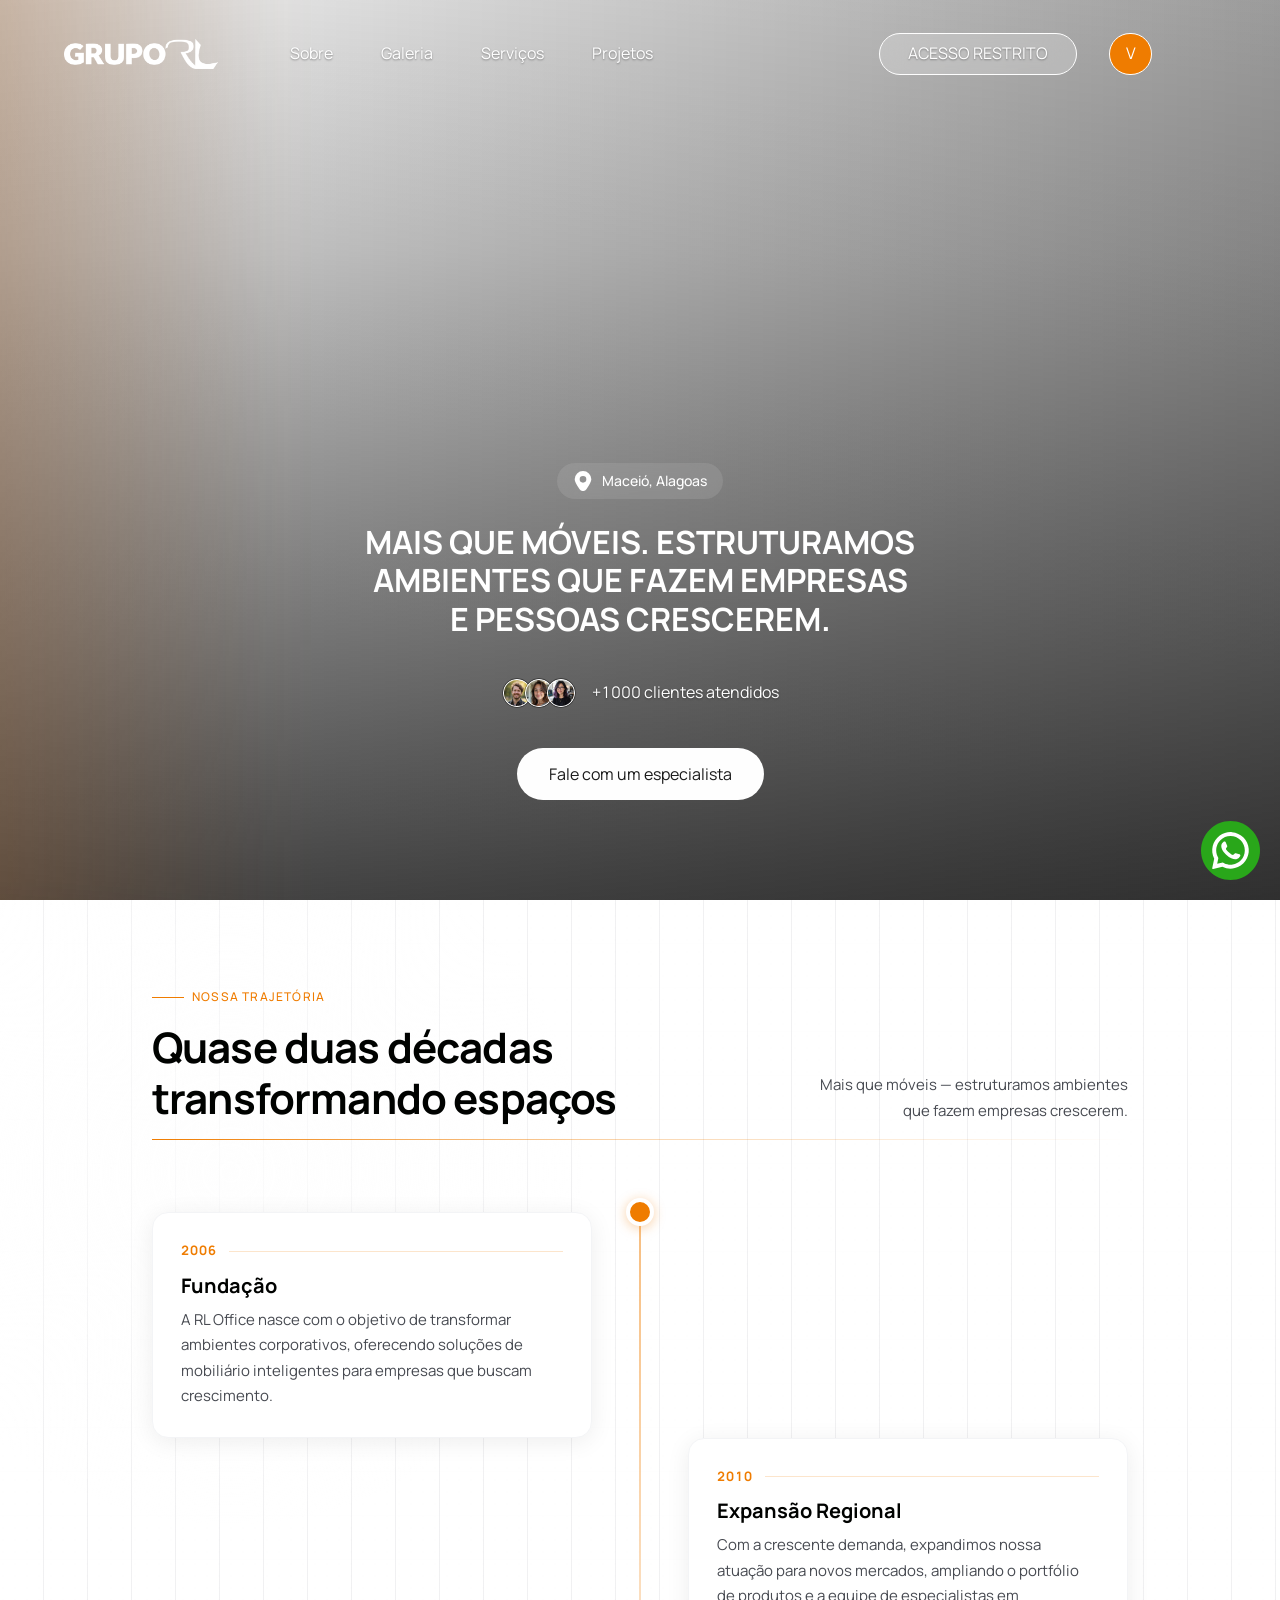
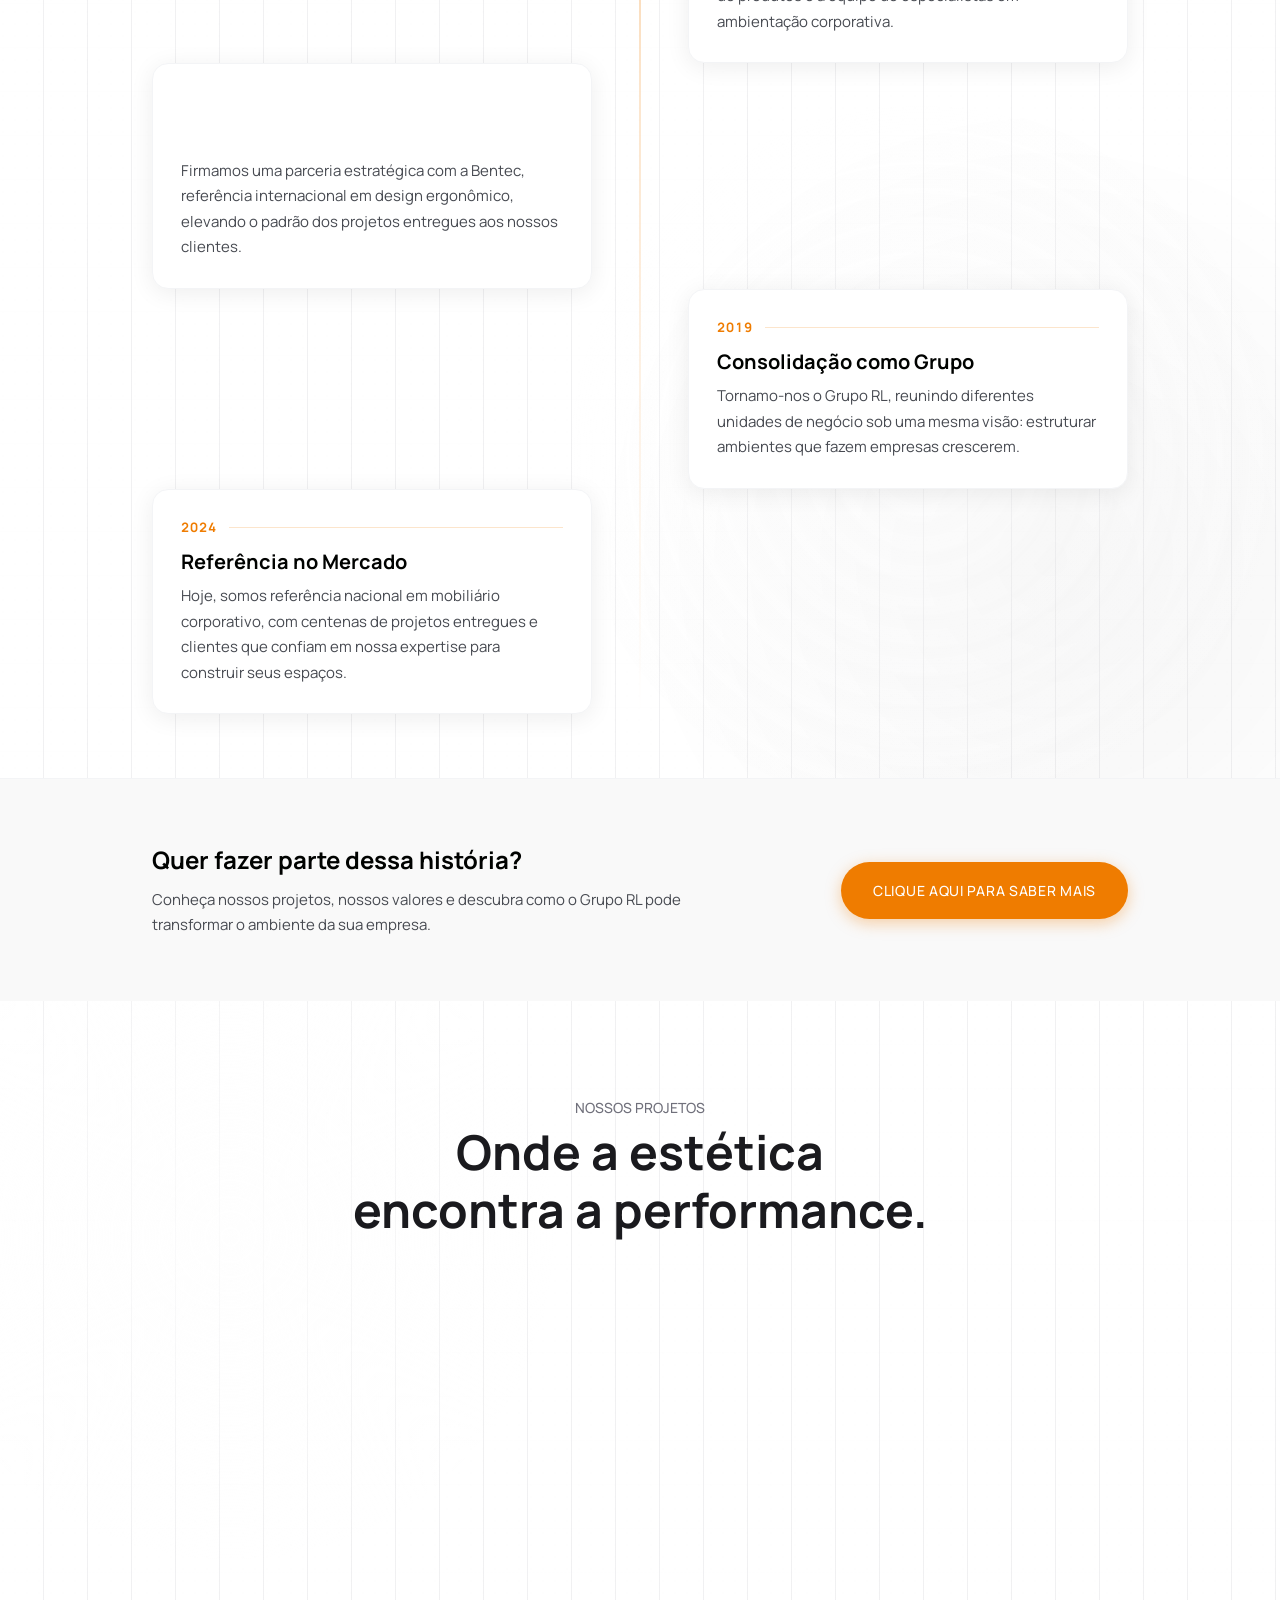
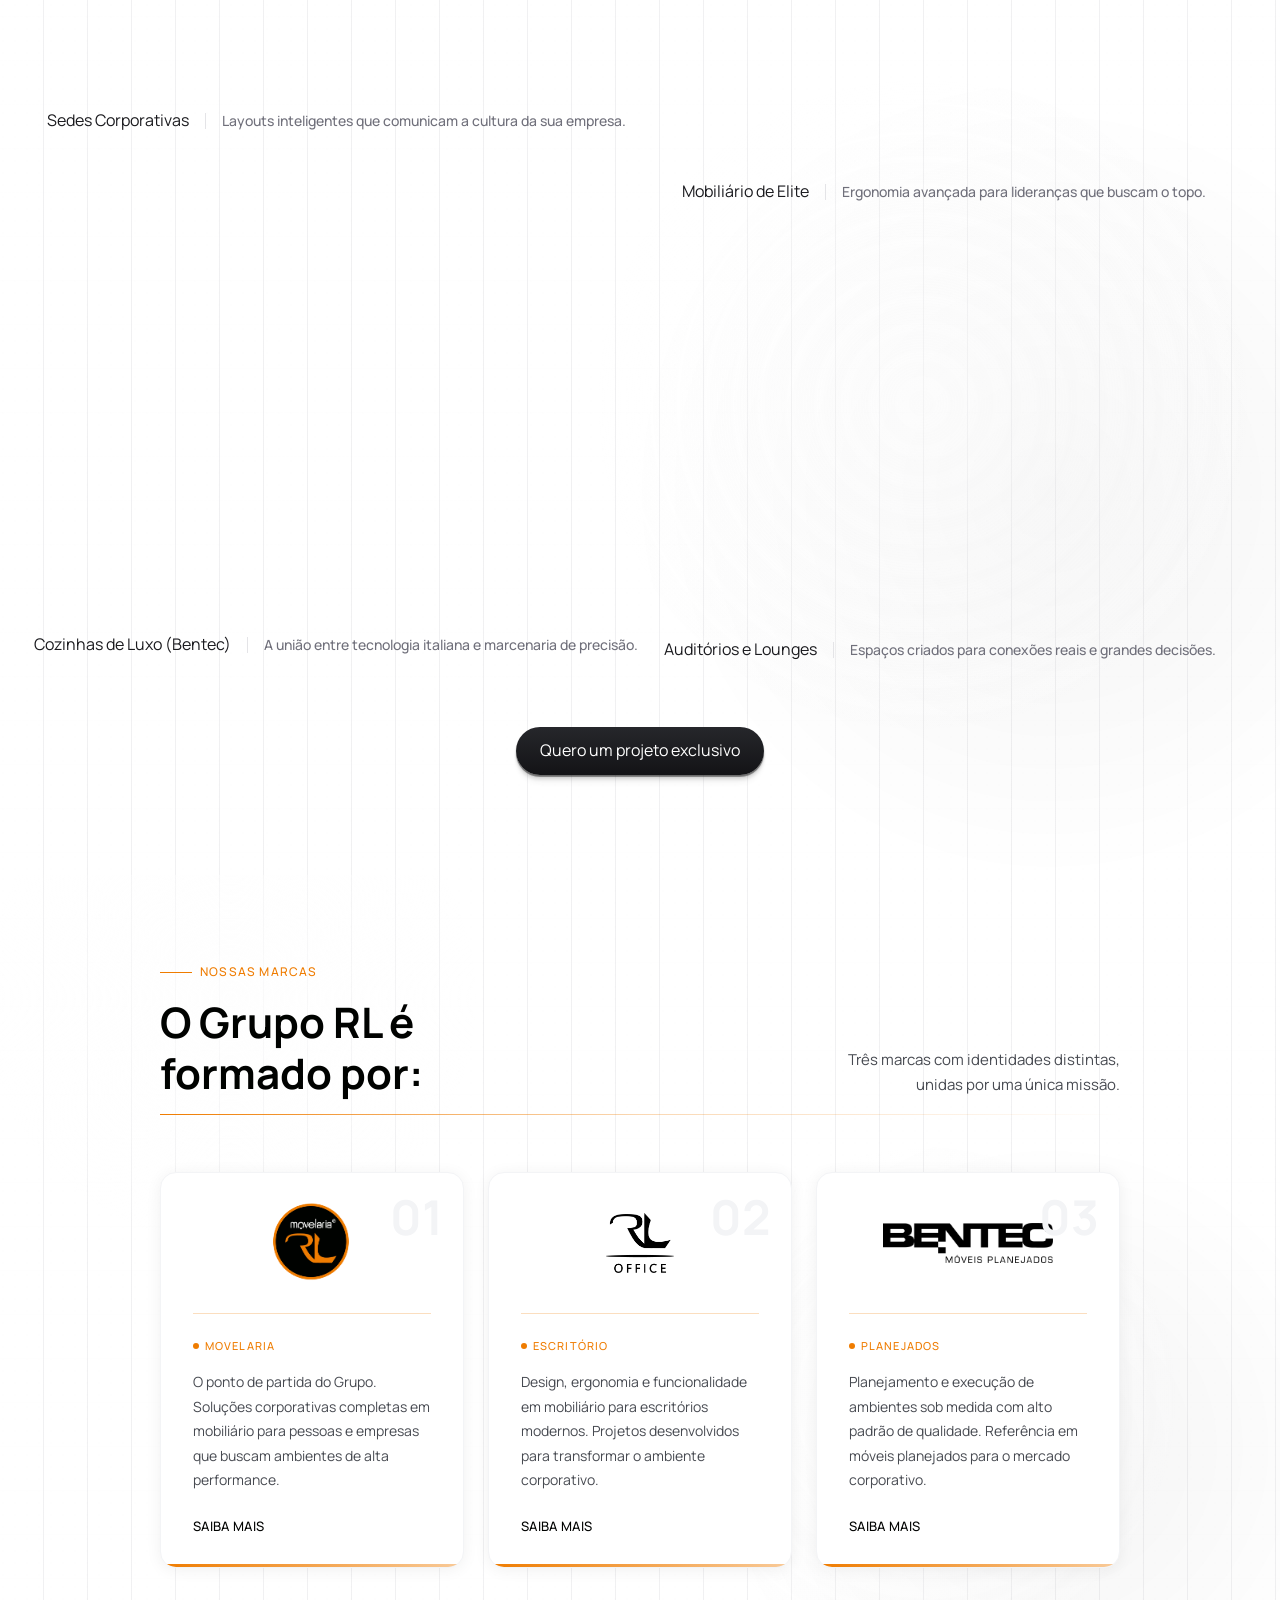
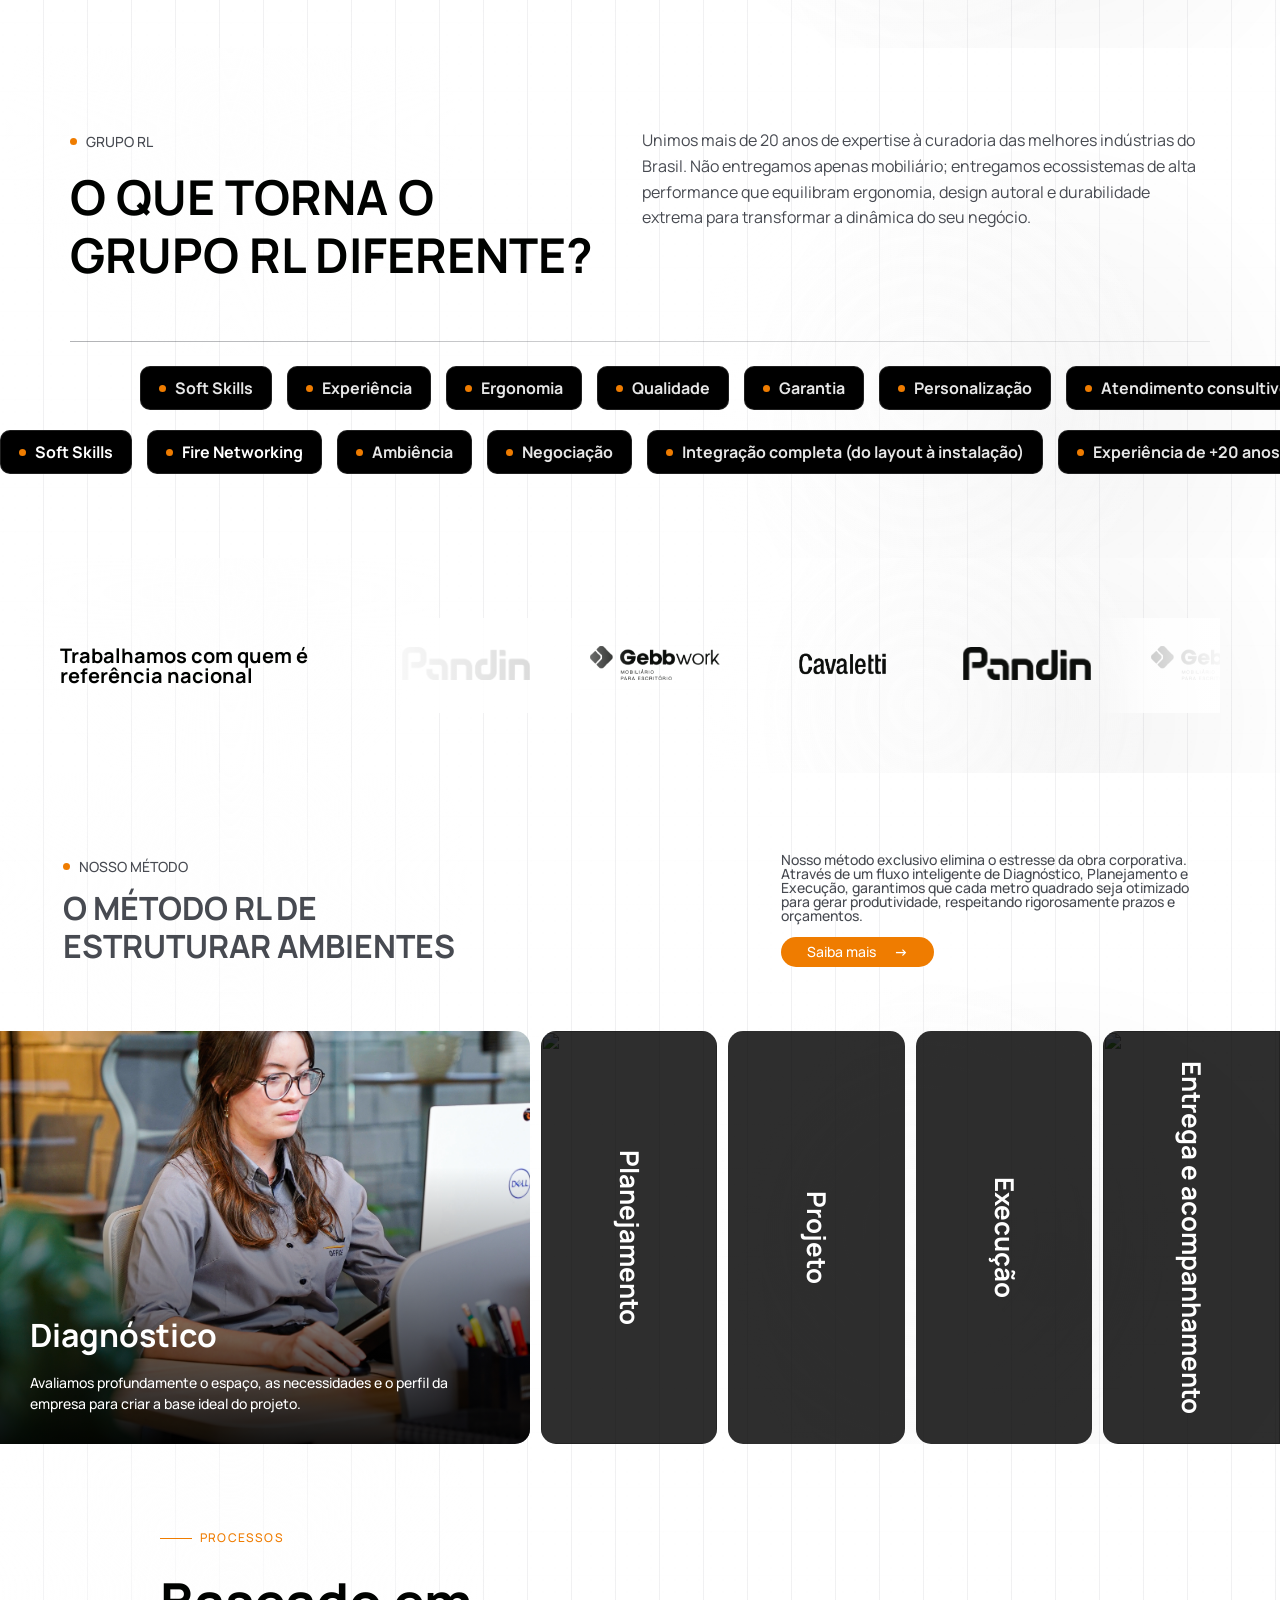
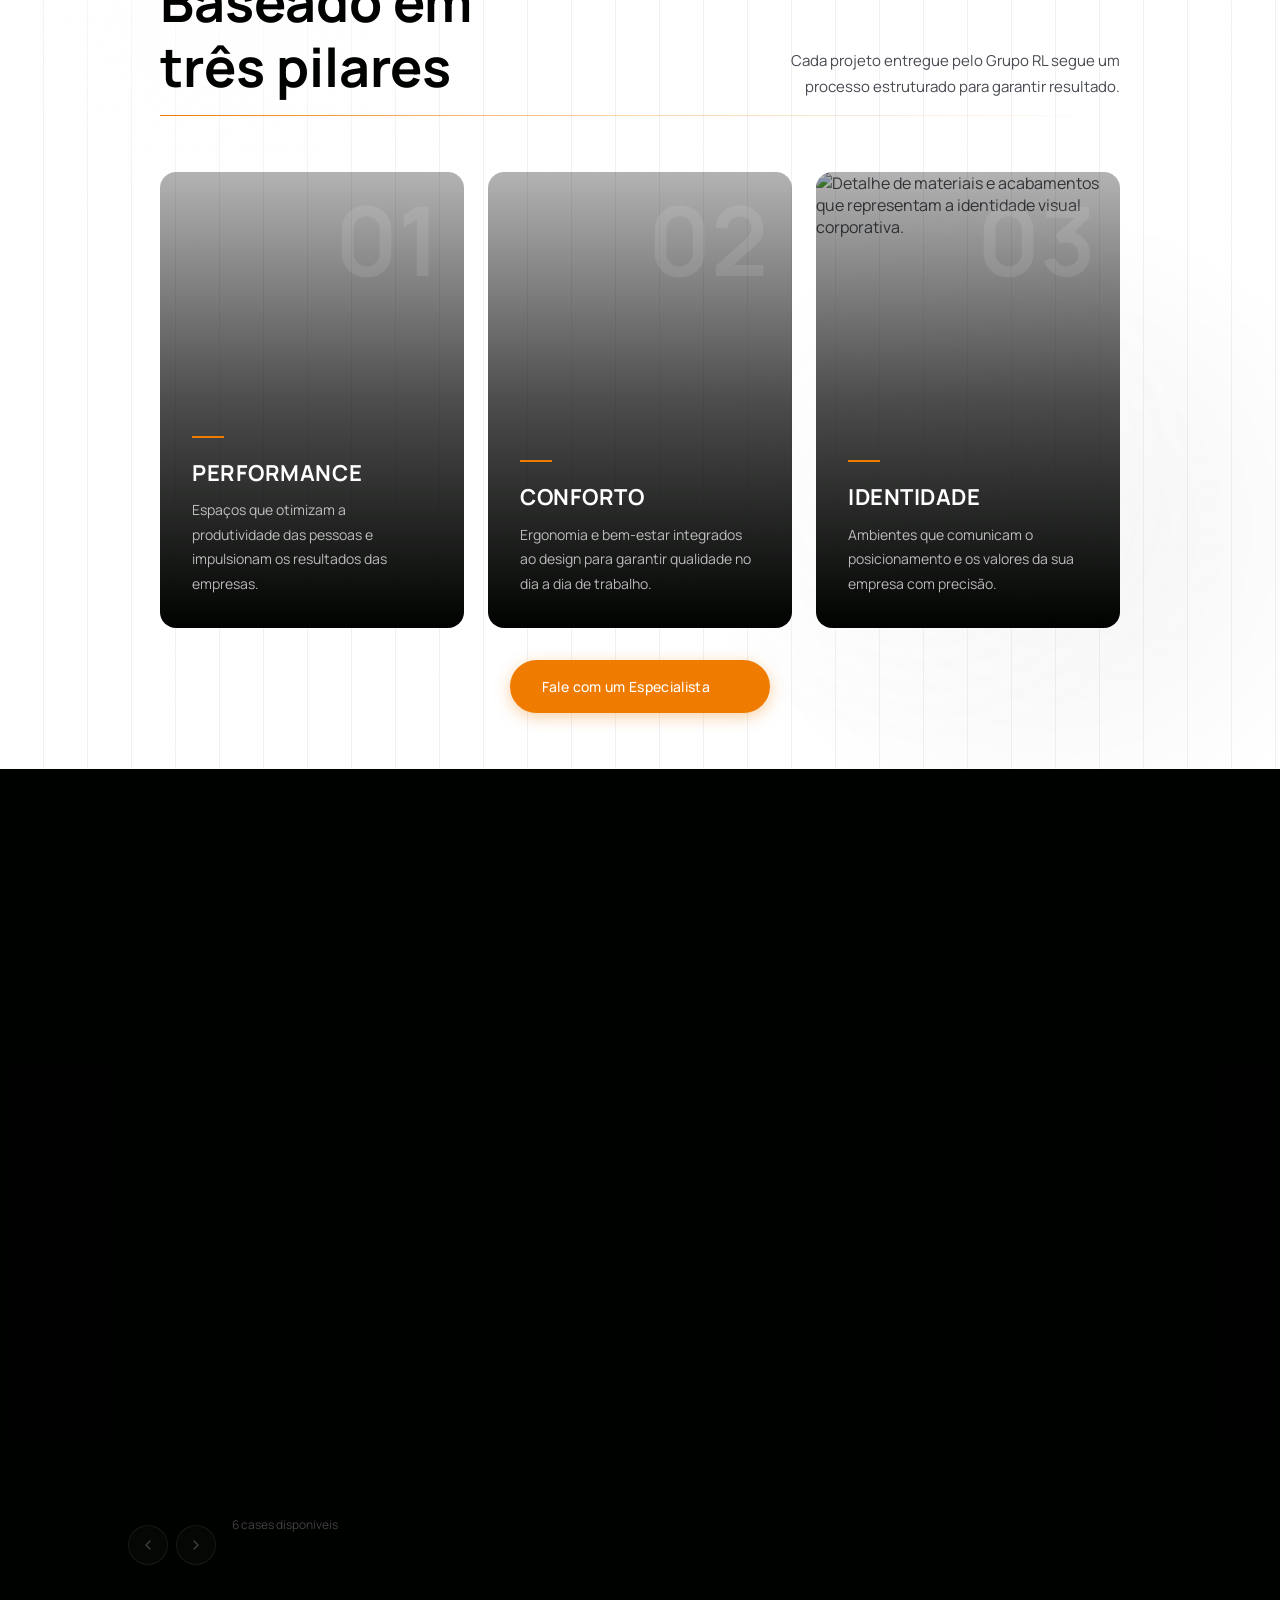
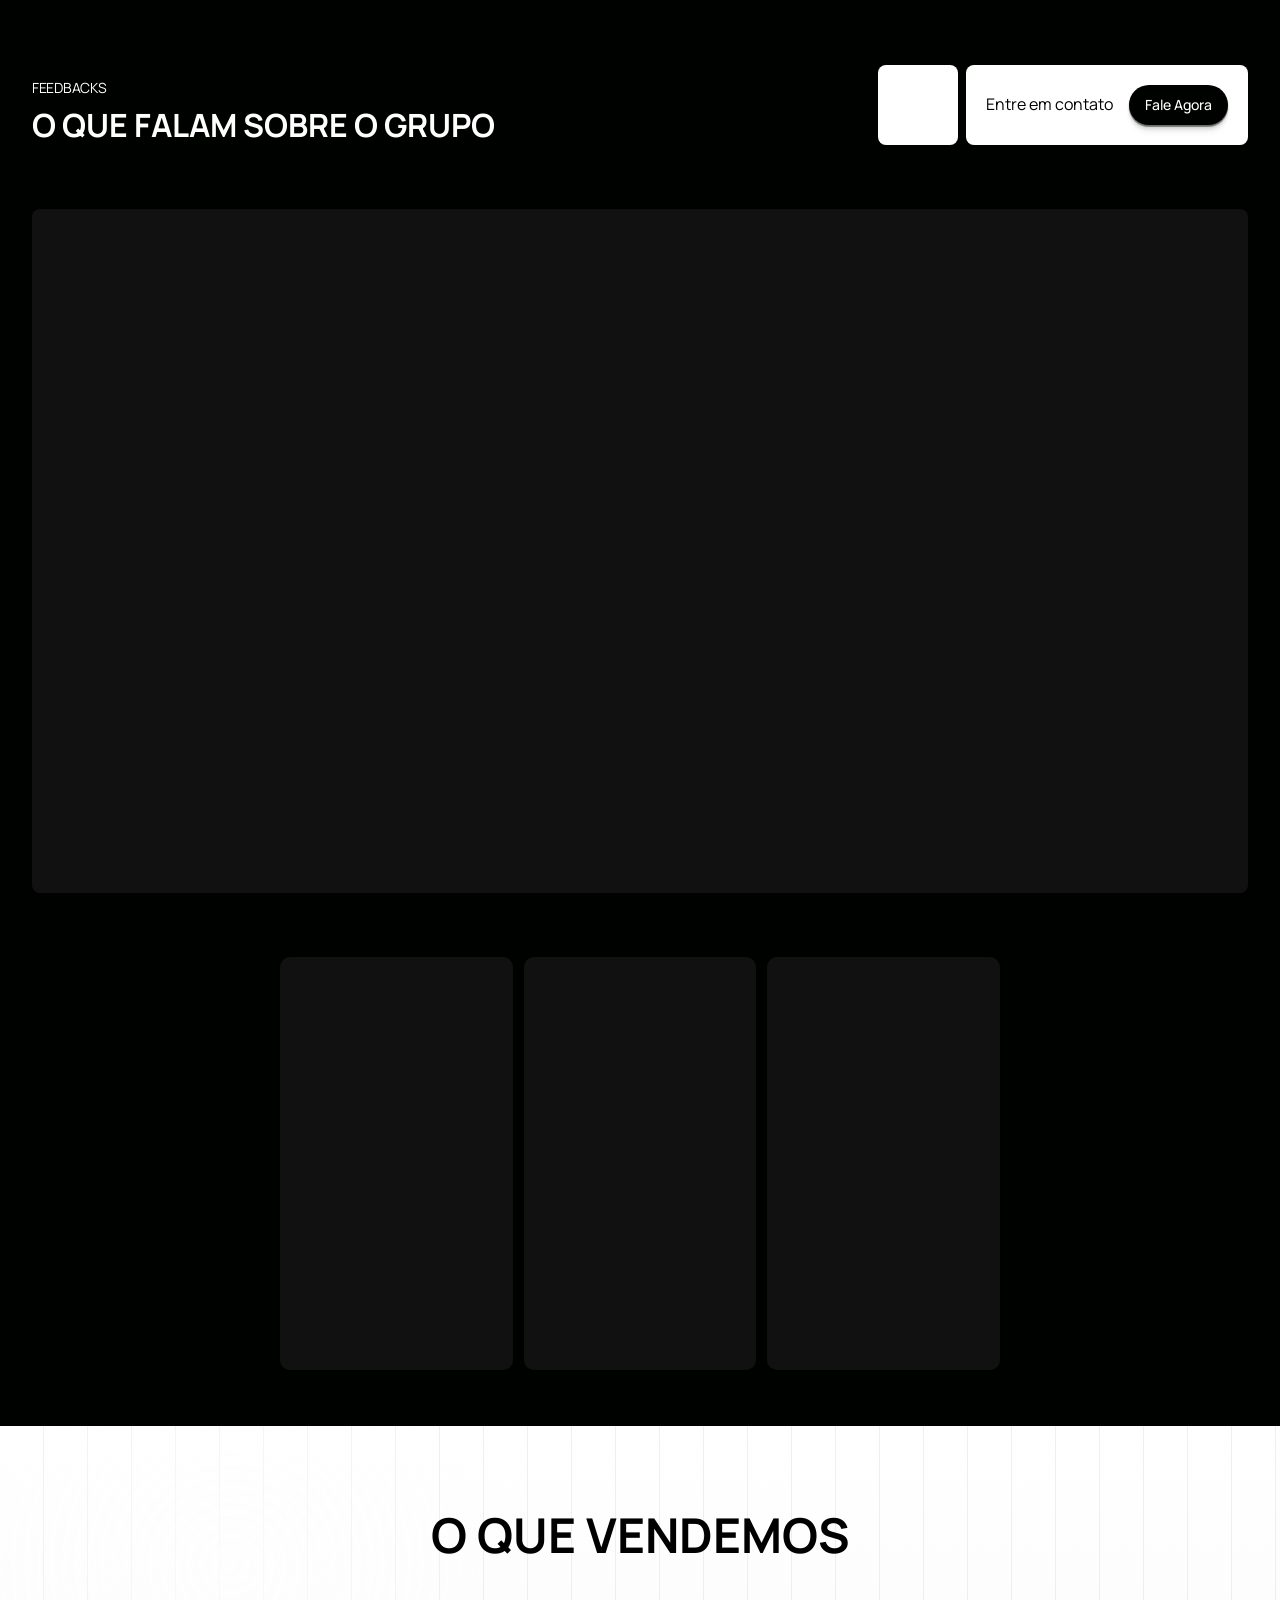
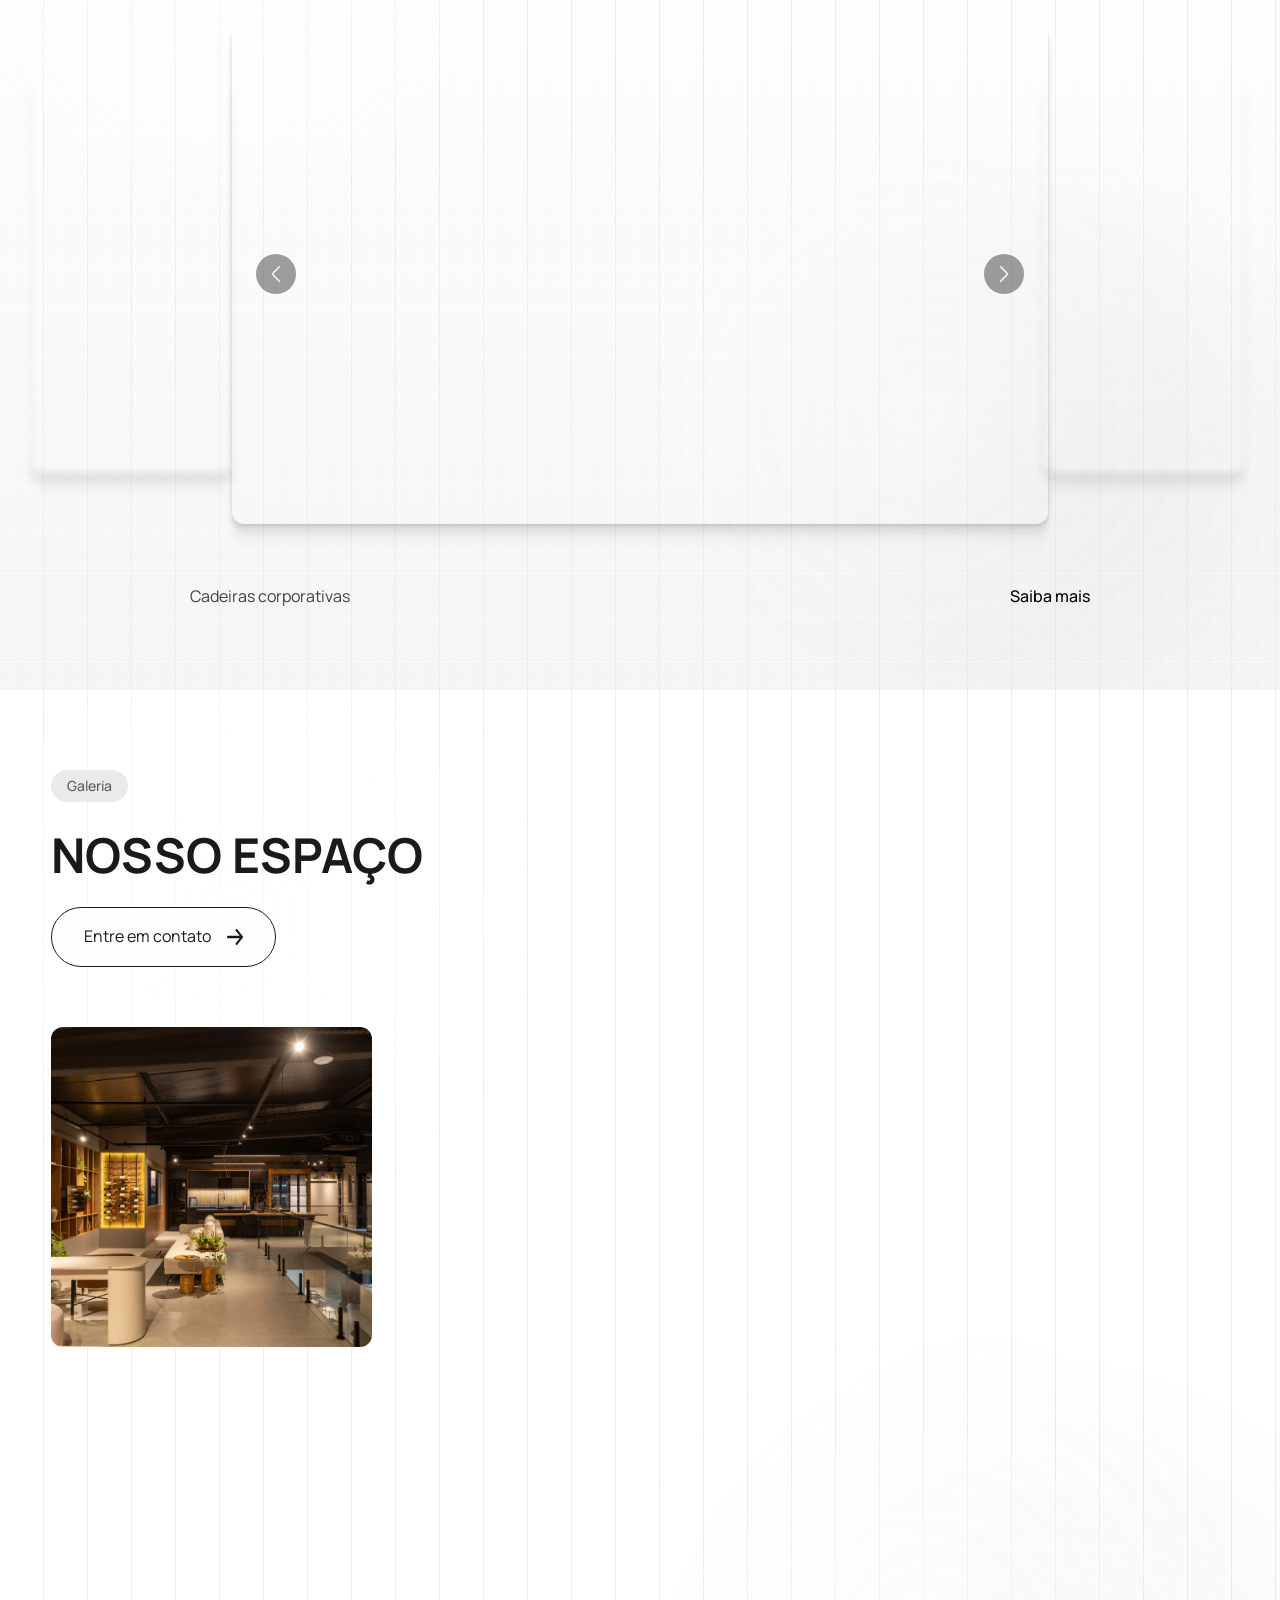
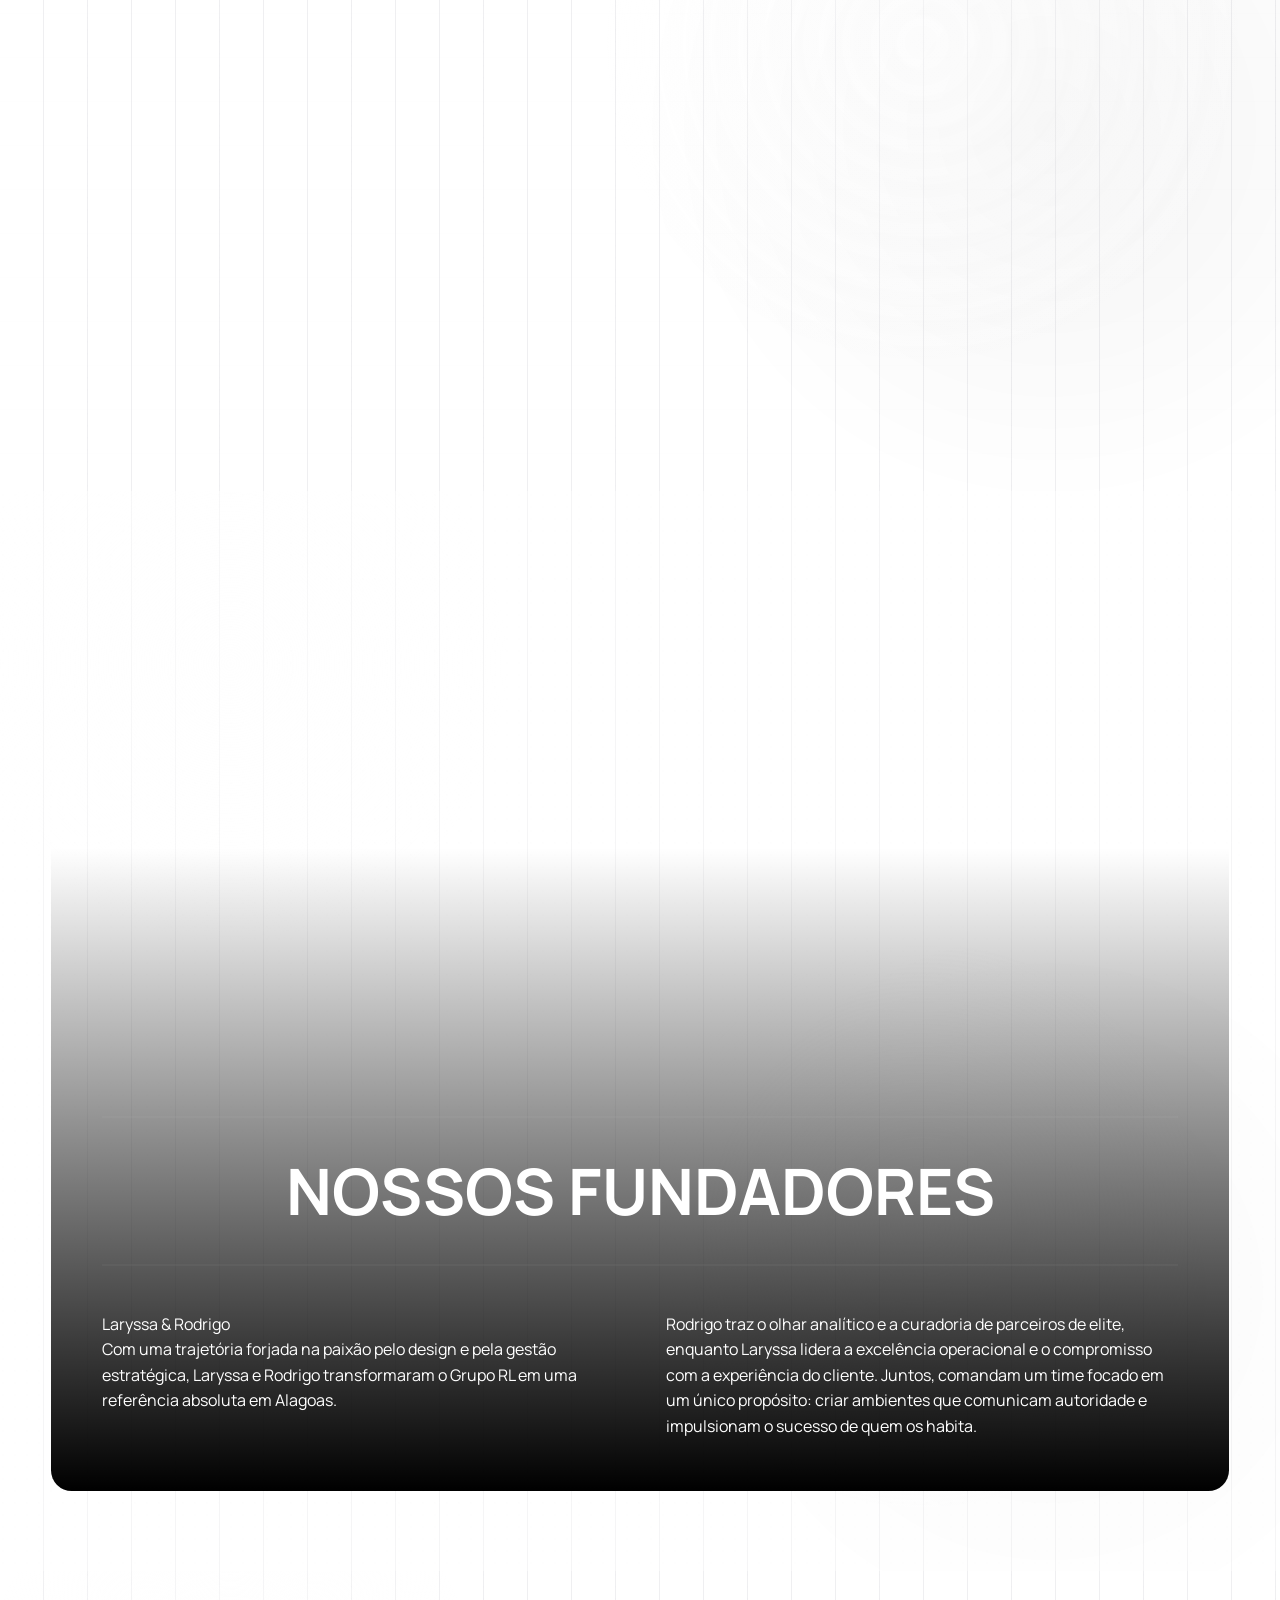
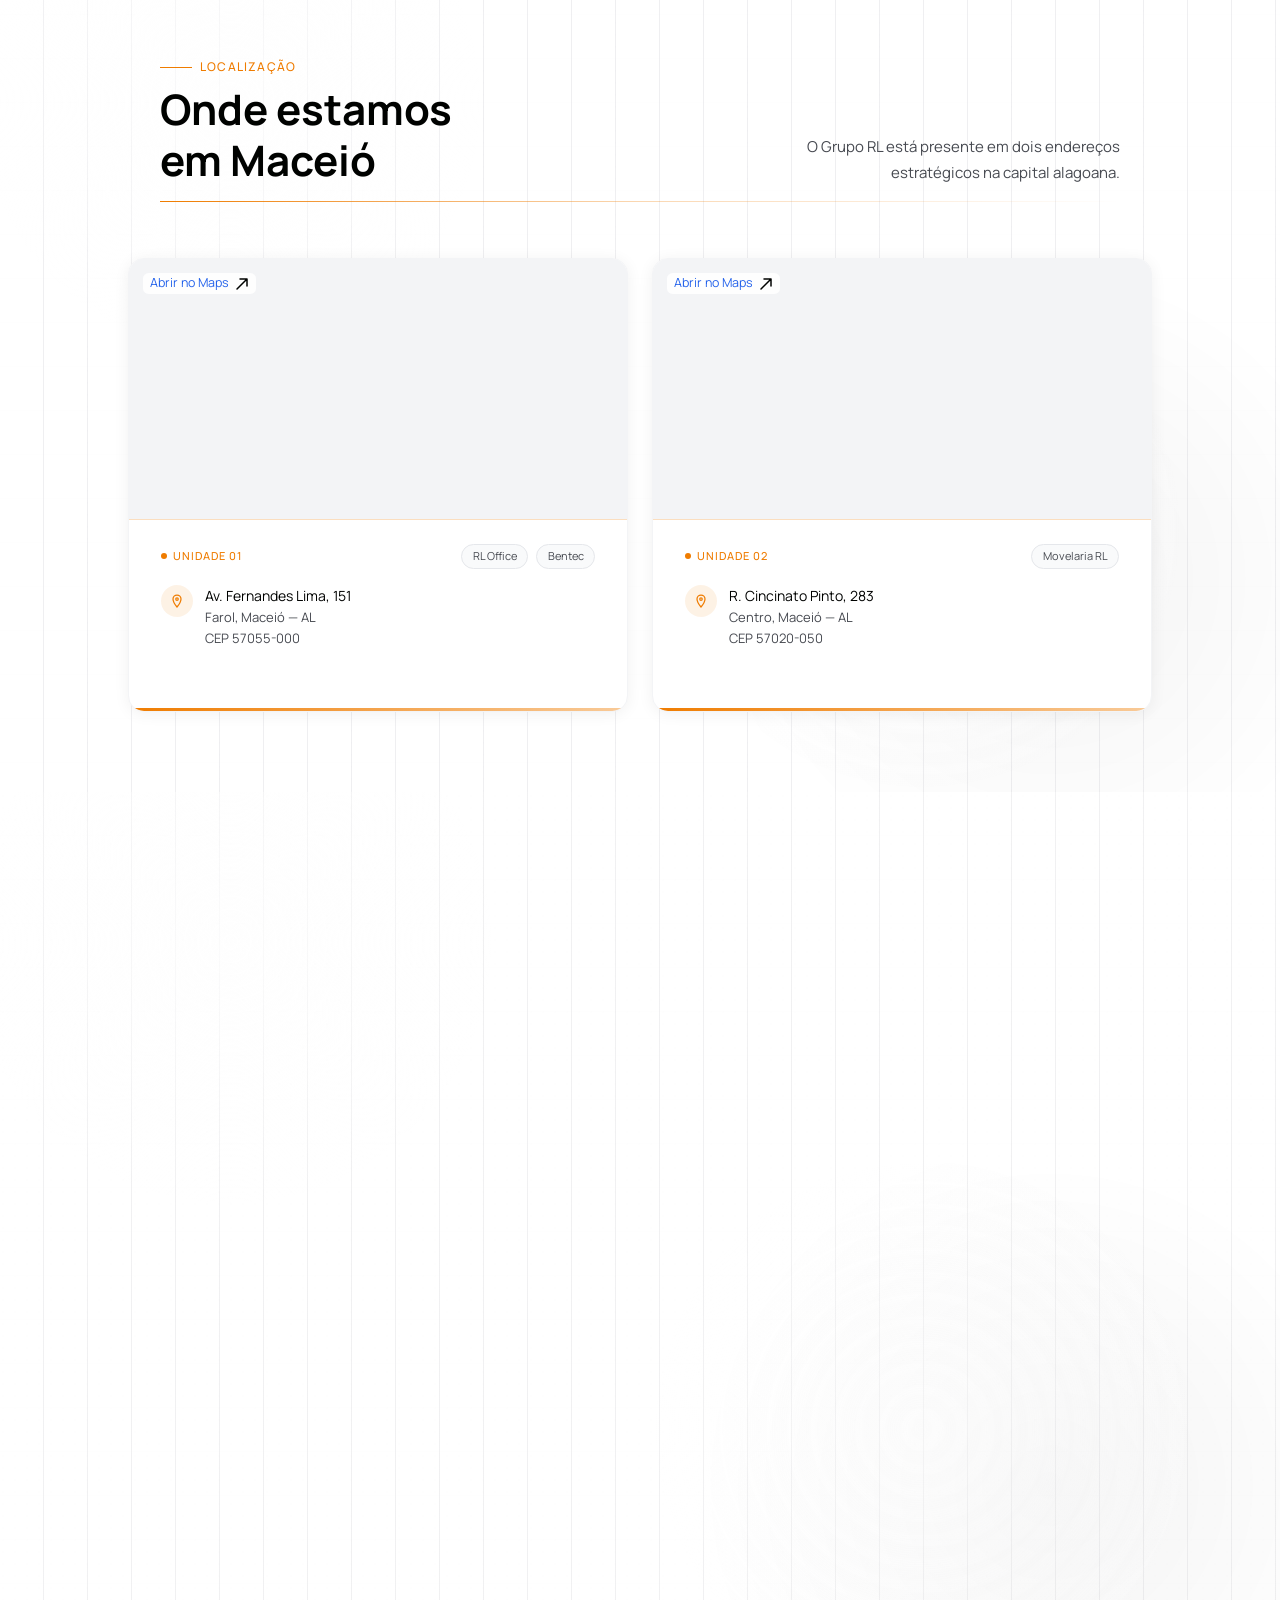
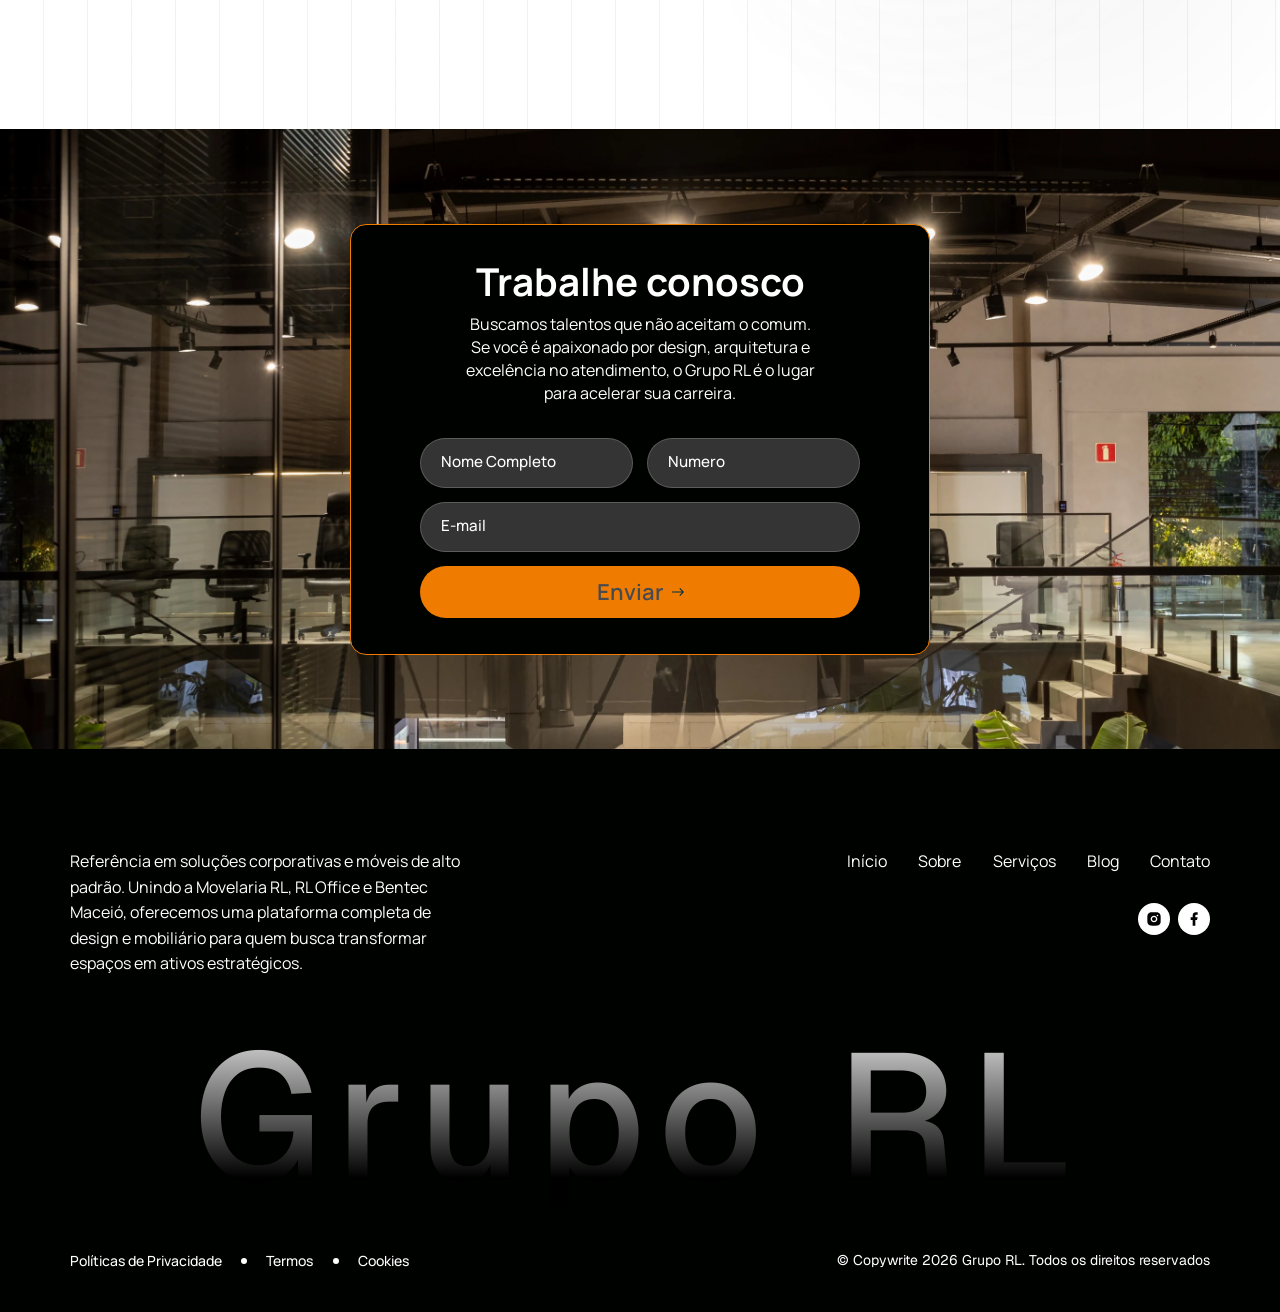
==== commit 6faae545: "Update project and method images in index.html for improved visual consistency - Replaced existing p" ====
--- a/index.html
+++ b/index.html
@@ -241,7 +241,7 @@
             <figure class="project-card project-card--tall" data-node-id="2055:1773" data-name="Work Item Content">
               <img
                 class="project-card__image"
-                src="assets/projects/project-1.jpg"
+                src="assets/projects/project-2.jpg"
                 width="624"
                 height="447"
                 loading="lazy"
@@ -260,7 +260,7 @@
             <figure class="project-card project-card--large" data-node-id="2055:1783" data-name="Work Item Content">
               <img
                 class="project-card__image"
-                src="assets/projects/project-2.jpg"
+                src="assets/projects/project-3.jpg"
                 width="624"
                 height="507"
                 loading="lazy"
@@ -281,7 +281,7 @@
             <figure class="project-card project-card--xl" data-node-id="2055:1794" data-name="Work Item Content">
               <img
                 class="project-card__image"
-                src="assets/projects/project-3.jpg"
+                src="assets/projects/project-1.jpg"
                 width="624"
                 height="528"
                 loading="lazy"
@@ -300,7 +300,7 @@
             <figure class="project-card project-card--medium" data-node-id="2055:1804" data-name="Work Item Content">
               <img
                 class="project-card__image"
-                src="assets/projects/project-4.jpg"
+                src="assets/projects/WhatsApp Image 2022-03-23 at 13.21.23.webp"
                 width="624"
                 height="426"
                 loading="lazy"
@@ -581,7 +581,7 @@
 
           <article class="method-card method-card--left-edge method-card--active" data-node-id="2010:2449" data-name="01" role="listitem" tabindex="0" aria-expanded="true">
             <div class="method-card__bg" aria-hidden="true">
-              <img src="assets/method/method-01.webp" width="199" height="413" loading="lazy" decoding="async" alt="" />
+              <img src="assets/method/04.webp" width="199" height="413" loading="lazy" decoding="async" alt="" />
               <div class="method-card__overlay"></div>
             </div>
             <div class="method-card__label">
@@ -595,7 +595,7 @@
 
           <article class="method-card" data-node-id="2010:2448" data-name="02" role="listitem" tabindex="0" aria-expanded="false">
             <div class="method-card__bg" aria-hidden="true">
-              <img src="assets/method/method-02.webp" width="199" height="413" loading="lazy" decoding="async" alt="" />
+              <img src="assets/method/IMG_7535.JPG" width="199" height="413" loading="lazy" decoding="async" alt="" />
               <div class="method-card__overlay"></div>
             </div>
             <div class="method-card__label">
@@ -609,7 +609,7 @@
 
           <article class="method-card" data-node-id="2010:2447" data-name="03" role="listitem" tabindex="0" aria-expanded="false">
             <div class="method-card__bg" aria-hidden="true">
-              <img src="assets/method/method-03.webp" width="600" height="413" loading="lazy" decoding="async" alt="Projeto de ambiente corporativo em madeira com iluminação quente e mobiliário sob medida." />
+              <img src="assets/method/_GDB0210.webp" width="600" height="413" loading="lazy" decoding="async" alt="Projeto de ambiente corporativo em madeira com iluminação quente e mobiliário sob medida." />
               <div class="method-card__overlay method-card__overlay--gradient"></div>
             </div>
             <div class="method-card__label">
@@ -623,7 +623,7 @@
 
           <article class="method-card" data-node-id="2010:2446" data-name="04" role="listitem" tabindex="0" aria-expanded="false">
             <div class="method-card__bg" aria-hidden="true">
-              <img src="assets/method/method-04.webp" width="199" height="413" loading="lazy" decoding="async" alt="" />
+              <img src="assets/method/06.webp" width="199" height="413" loading="lazy" decoding="async" alt="" />
               <div class="method-card__overlay"></div>
             </div>
             <div class="method-card__label">
@@ -637,7 +637,7 @@
 
           <article class="method-card method-card--right-edge" data-node-id="2010:2445" data-name="05" role="listitem" tabindex="0" aria-expanded="false">
             <div class="method-card__bg" aria-hidden="true">
-              <img src="assets/method/method-05.webp" width="199" height="413" loading="lazy" decoding="async" alt="" />
+              <img src="assets/method/01.webp" width="199" height="413" loading="lazy" decoding="async" alt="" />
               <div class="method-card__overlay"></div>
             </div>
             <div class="method-card__label">
@@ -673,7 +673,7 @@
 
         <div class="processes__cards" data-node-id="2125:2035" data-name="Container">
           <article class="process-card" data-node-id="2125:2036">
-            <img src="assets/processes/process-01.webp" width="304" height="420" loading="lazy" decoding="async" alt="Ambiente corporativo com equipe em ação em área operacional." />
+            <img src="assets/processes/01.webp" width="304" height="420" loading="lazy" decoding="async" alt="Ambiente corporativo com equipe em ação em área operacional." />
             <span class="process-card__index" aria-hidden="true" data-node-id="2125:2040">01</span>
             <div class="process-card__content" data-node-id="2125:2041">
               <span class="process-card__line" aria-hidden="true"></span>
@@ -683,7 +683,7 @@
           </article>
 
           <article class="process-card" data-node-id="2125:2047">
-            <img src="assets/processes/process-02.webp" width="304" height="420" loading="lazy" decoding="async" alt="Ambiente com equipe reunida em espaço planejado para conforto e colaboração." />
+            <img src="assets/processes/02.webp" width="304" height="420" loading="lazy" decoding="async" alt="Ambiente com equipe reunida em espaço planejado para conforto e colaboração." />
             <span class="process-card__index" aria-hidden="true" data-node-id="2125:2051">02</span>
             <div class="process-card__content" data-node-id="2125:2052">
               <span class="process-card__line" aria-hidden="true"></span>
@@ -693,7 +693,7 @@
           </article>
 
           <article class="process-card" data-node-id="2125:2058">
-            <img src="assets/processes/process-03.webp" width="304" height="420" loading="lazy" decoding="async" alt="Detalhe de materiais e acabamentos que representam a identidade visual corporativa." />
+            <img src="assets/processes/03.webp" width="304" height="420" loading="lazy" decoding="async" alt="Detalhe de materiais e acabamentos que representam a identidade visual corporativa." />
             <span class="process-card__index" aria-hidden="true" data-node-id="2125:2062">03</span>
             <div class="process-card__content" data-node-id="2125:2063">
               <span class="process-card__line" aria-hidden="true"></span>
@@ -731,8 +731,8 @@
             <article class="video-case-card" data-node-id="2128:2198">
               <video
                 class="video-case-card__video"
-                src="assets/video-cases/01.mp4"
-                poster="assets/video-cases/poster-01.webp"
+                src="assets/video-cases/02.mp4"
+                poster="assets/video-cases/poster-02.webp"
                 width="220"
                 height="380"
                 preload="none"
@@ -754,8 +754,8 @@
             <article class="video-case-card" data-node-id="2128:2214">
               <video
                 class="video-case-card__video"
-                src="assets/video-cases/02.mp4"
-                poster="assets/video-cases/poster-02.webp"
+                src="assets/video-cases/04.mp4"
+                poster="assets/video-cases/poster-04.webp"
                 width="220"
                 height="380"
                 preload="none"
@@ -777,8 +777,8 @@
             <article class="video-case-card" data-node-id="2128:2230">
               <video
                 class="video-case-card__video"
-                src="assets/video-cases/03.mp4"
-                poster="assets/video-cases/poster-03.webp"
+                src="assets/video-cases/06.mp4"
+                poster="assets/video-cases/poster-06.webp"
                 width="220"
                 height="380"
                 preload="none"
@@ -800,8 +800,8 @@
             <article class="video-case-card" data-node-id="2128:2246">
               <video
                 class="video-case-card__video"
-                src="assets/video-cases/04.mp4"
-                poster="assets/video-cases/poster-04.webp"
+                src="assets/video-cases/03.mp4"
+                poster="assets/video-cases/poster-03.webp"
                 width="220"
                 height="380"
                 preload="none"
@@ -846,8 +846,8 @@
             <article class="video-case-card" data-node-id="2128:2278">
               <video
                 class="video-case-card__video"
-                src="assets/video-cases/06.mp4"
-                poster="assets/video-cases/poster-06.webp"
+                src="assets/video-cases/01.mp4"
+                poster="assets/video-cases/poster-01.webp"
                 width="220"
                 height="380"
                 preload="none"
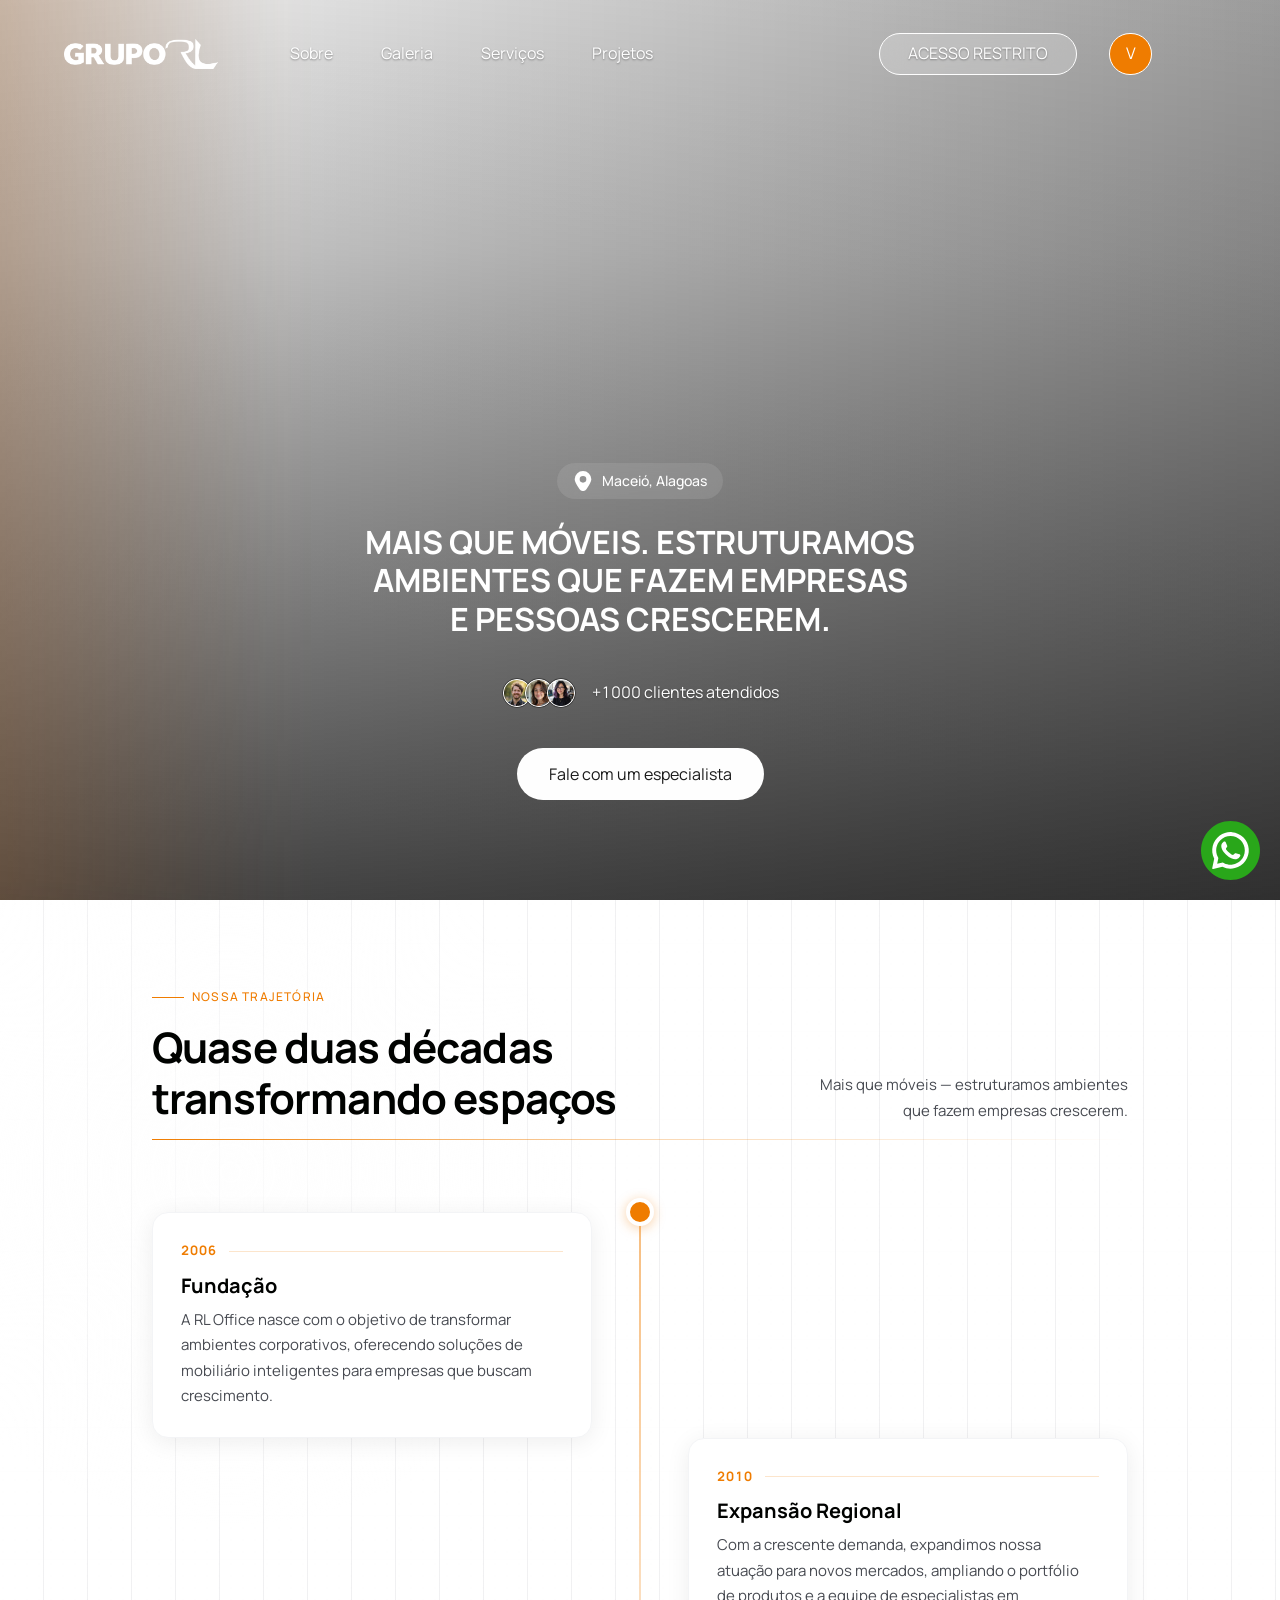
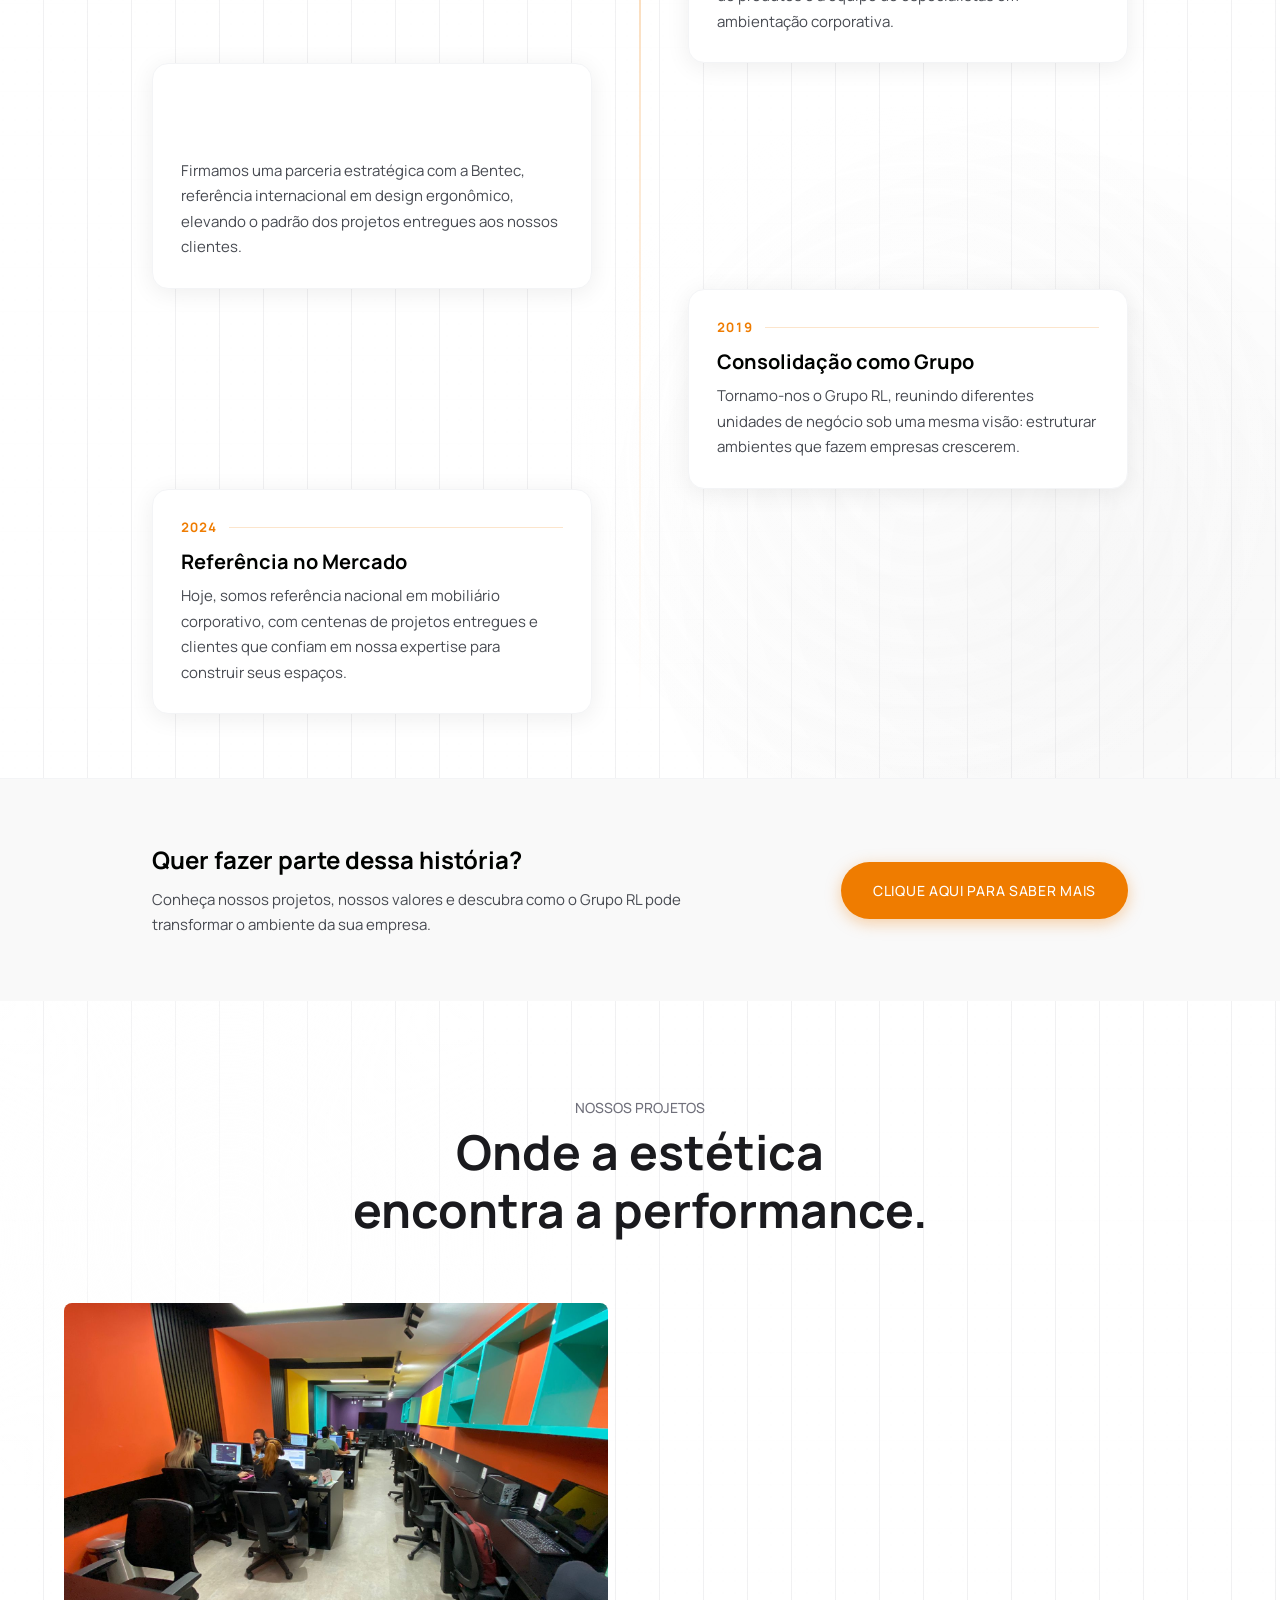
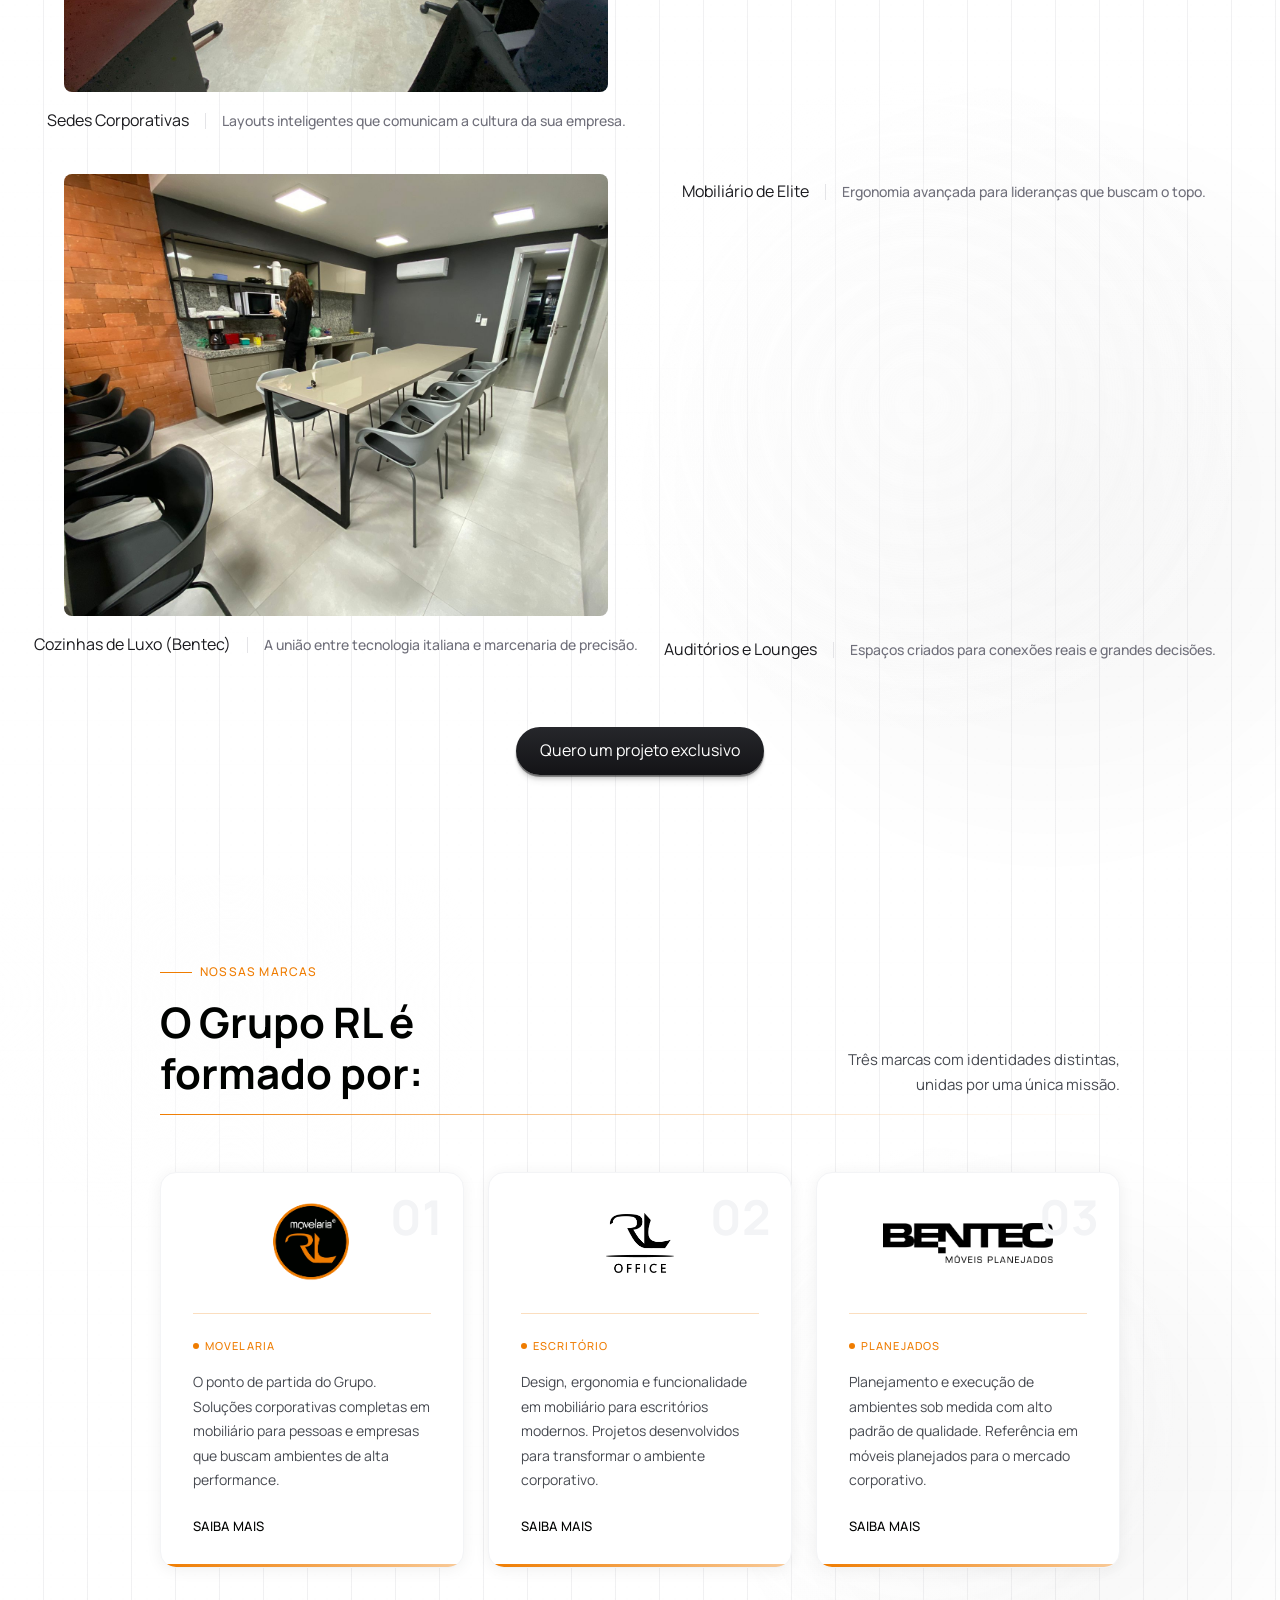
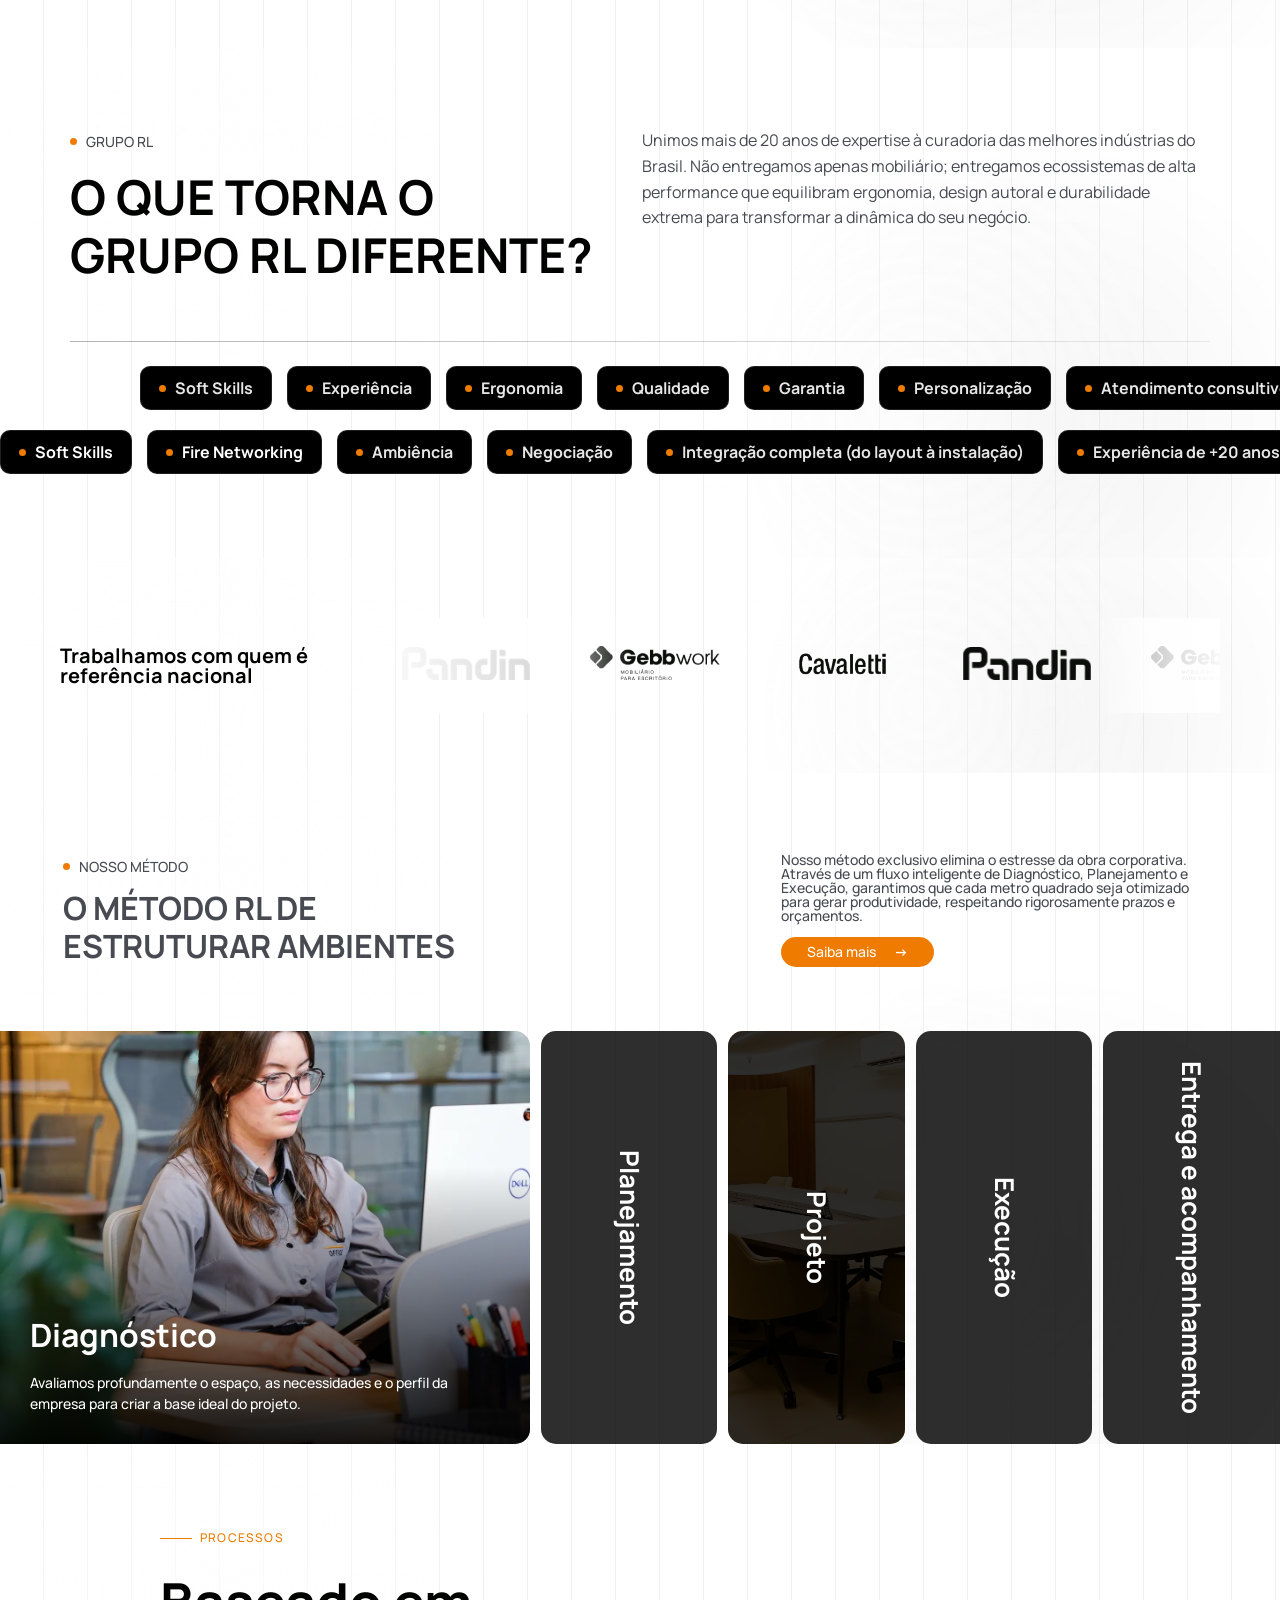
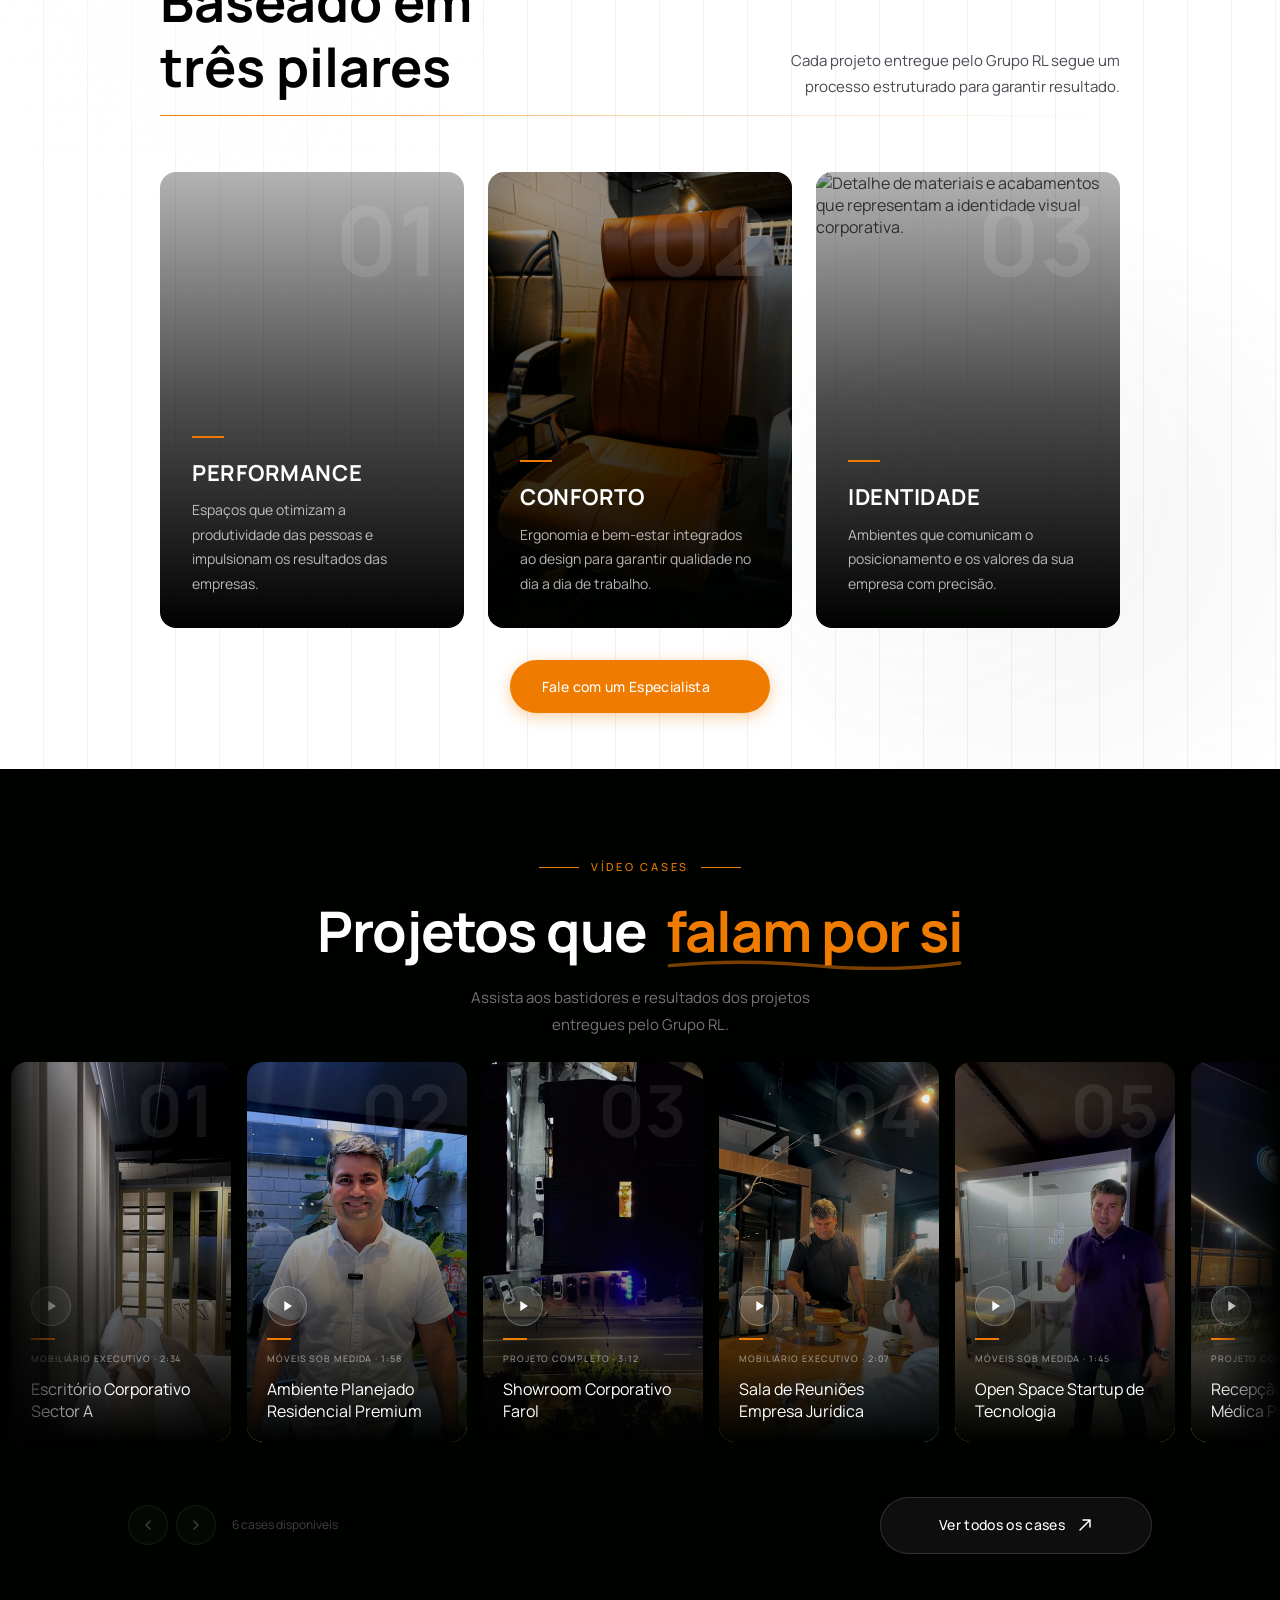
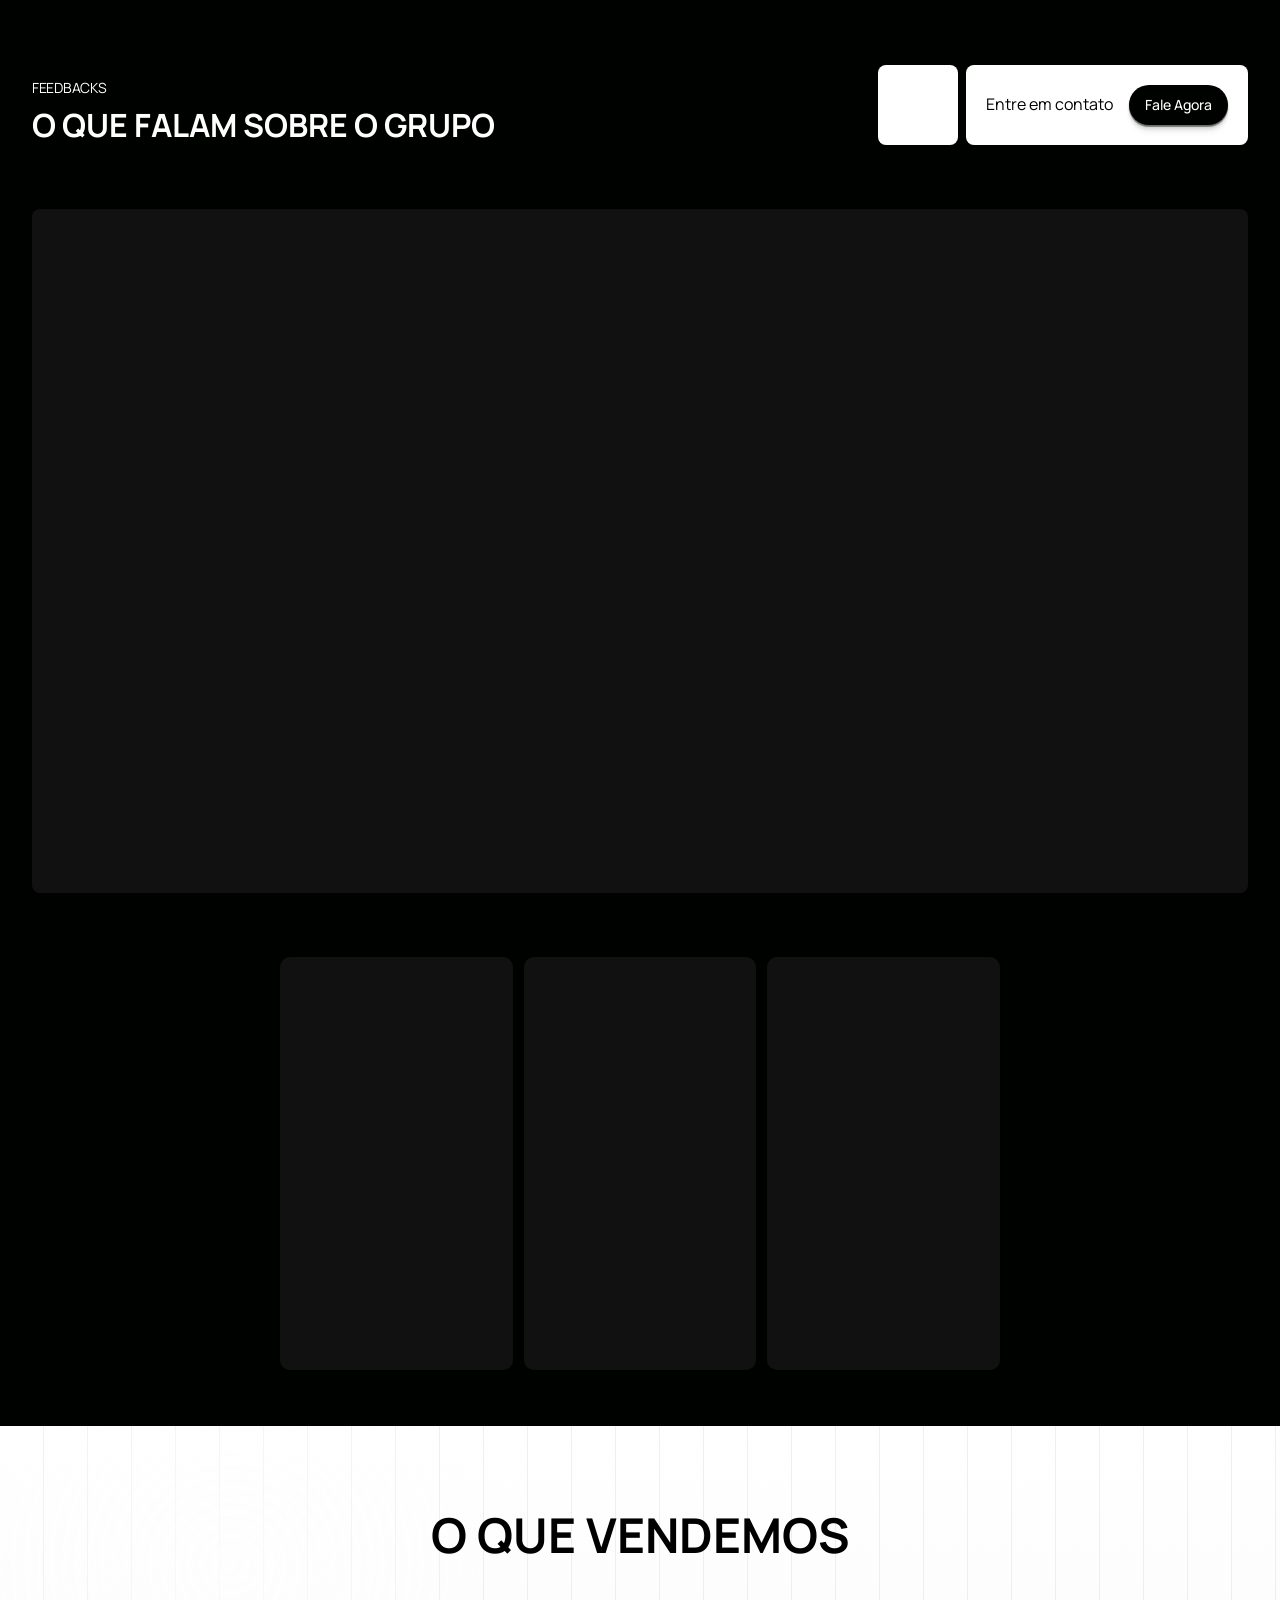
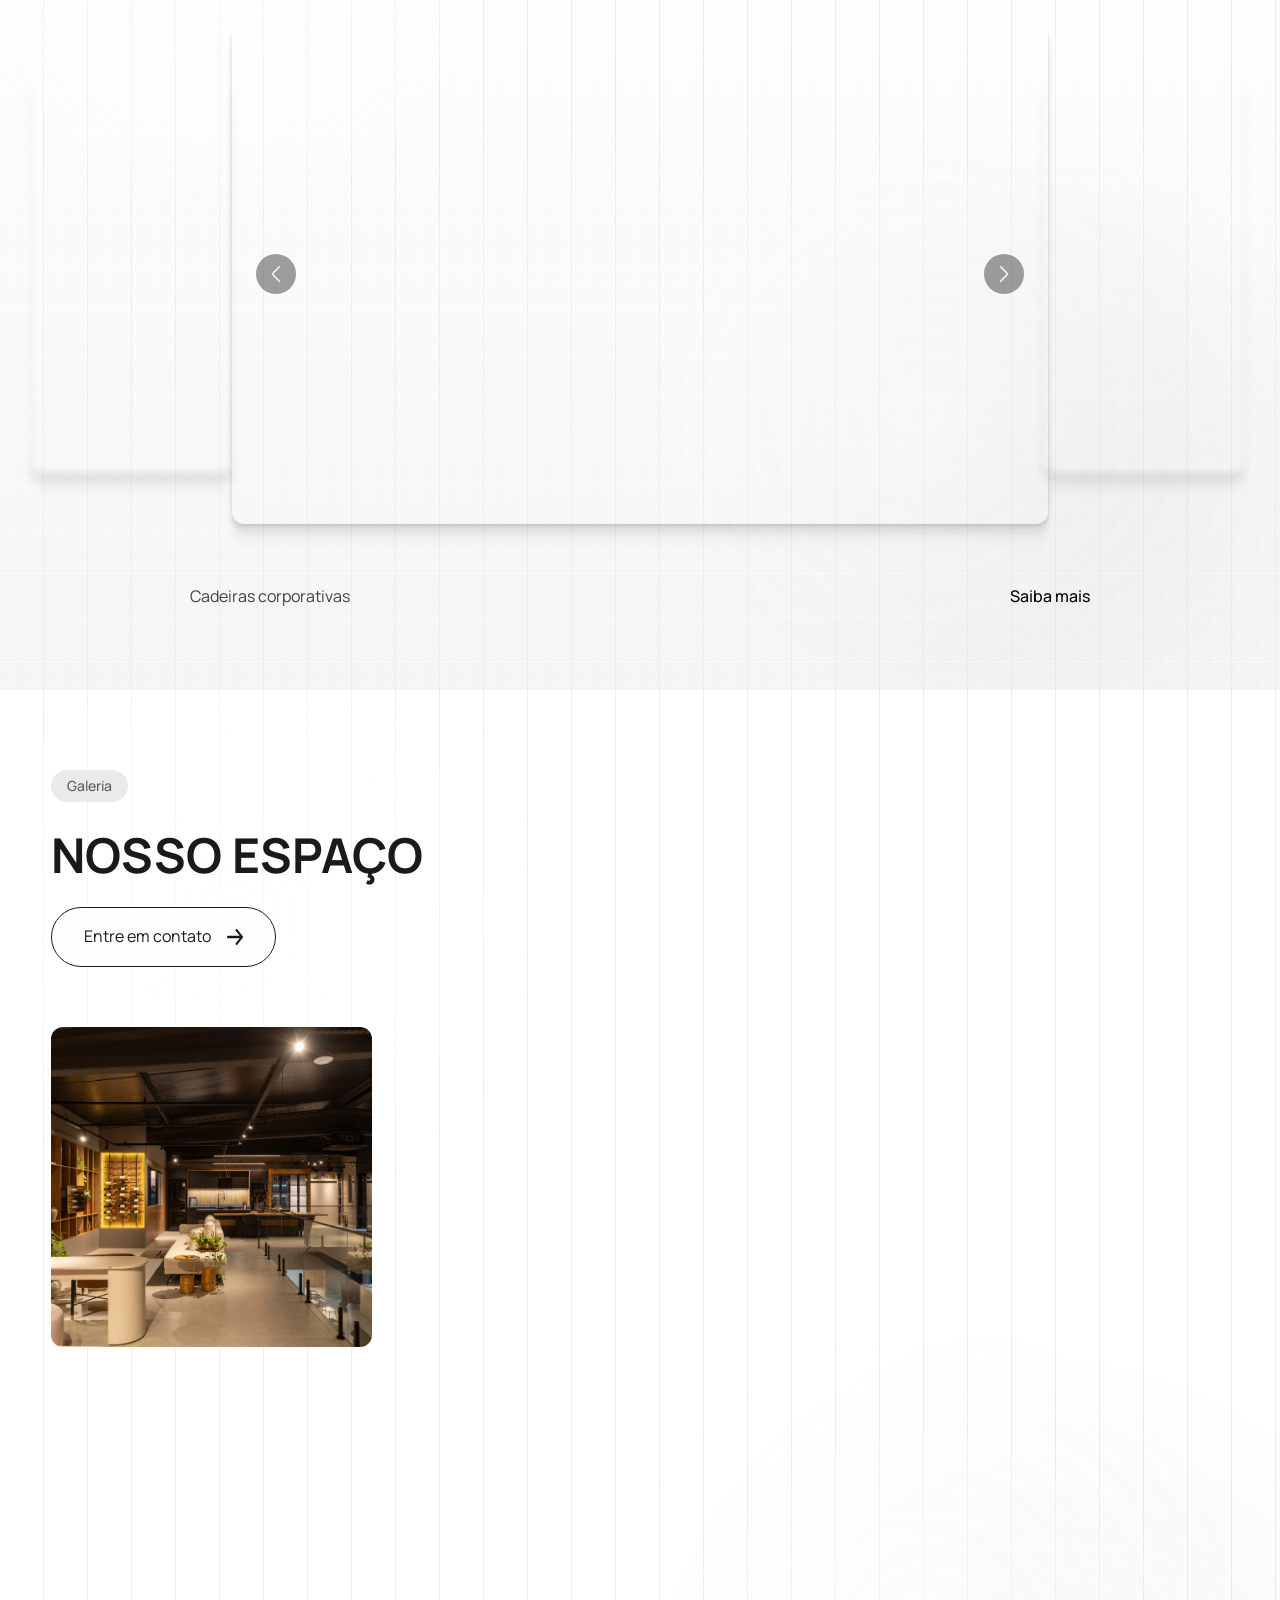
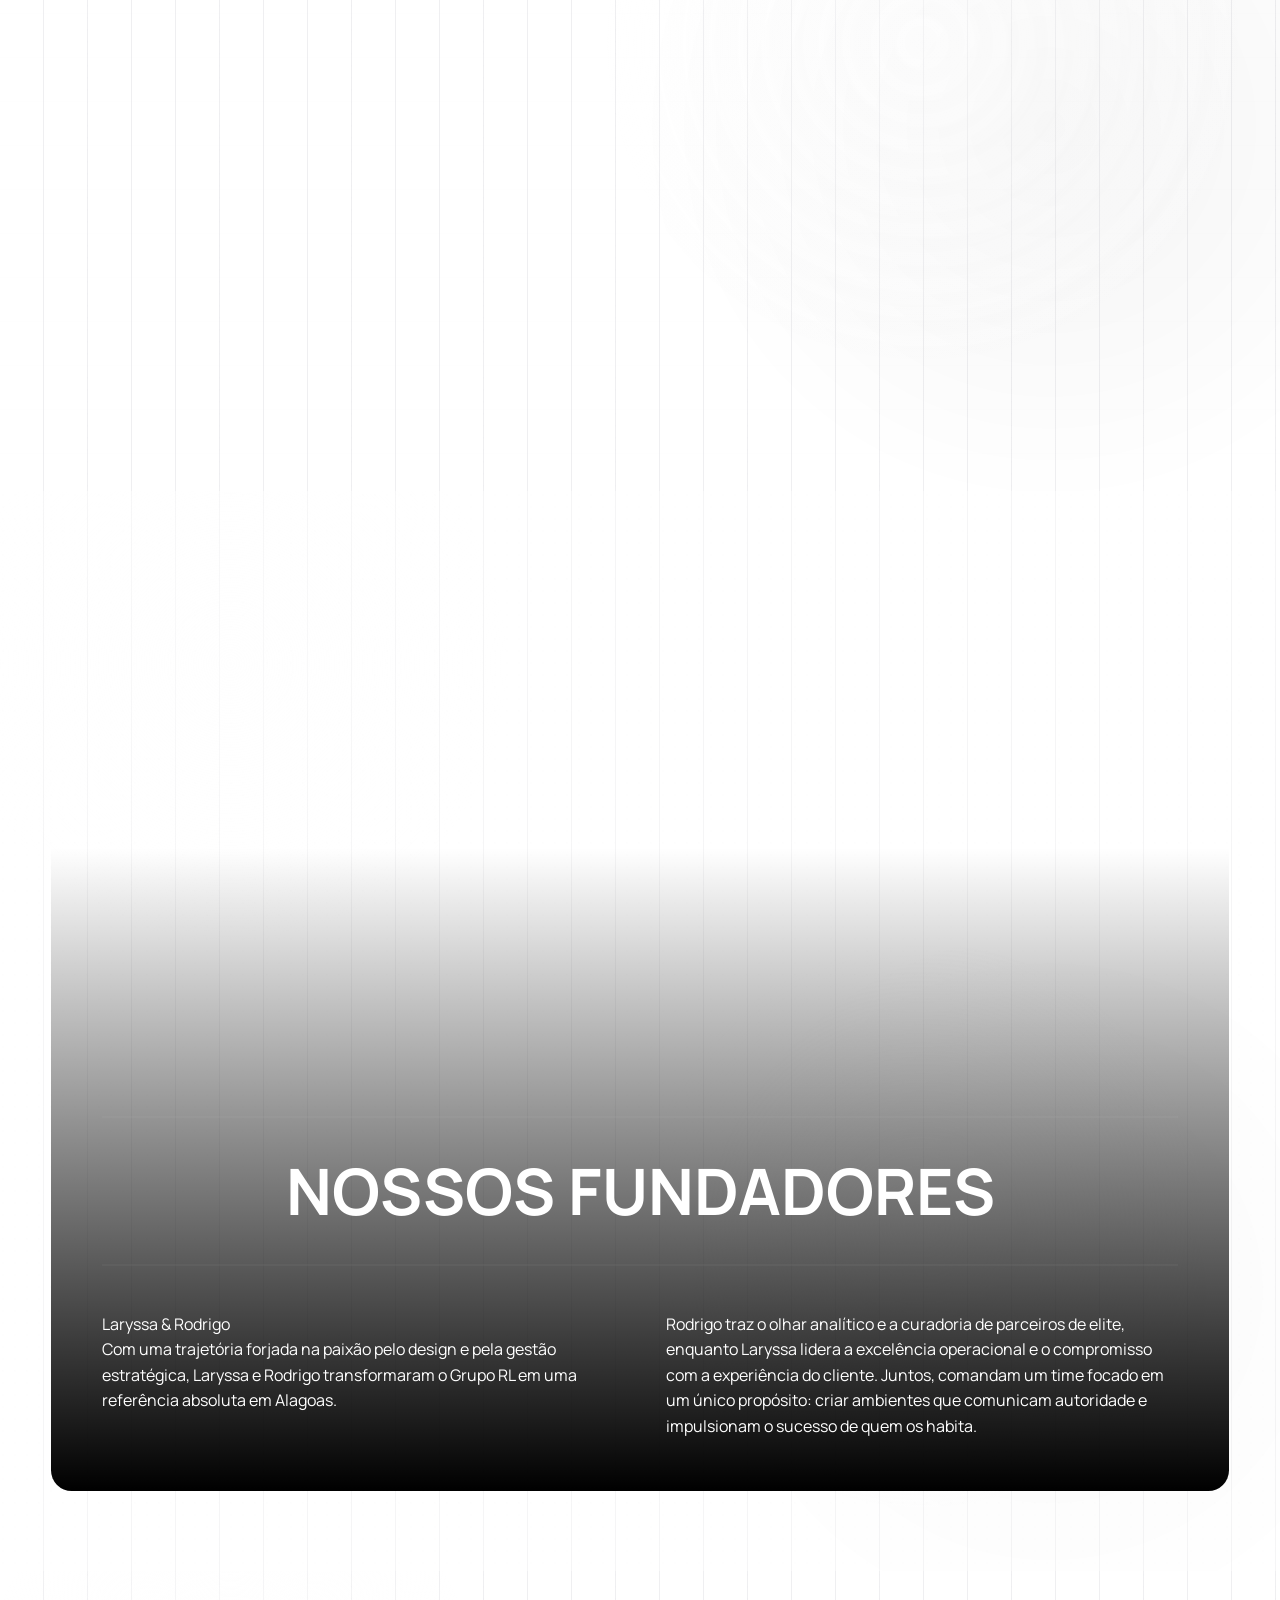
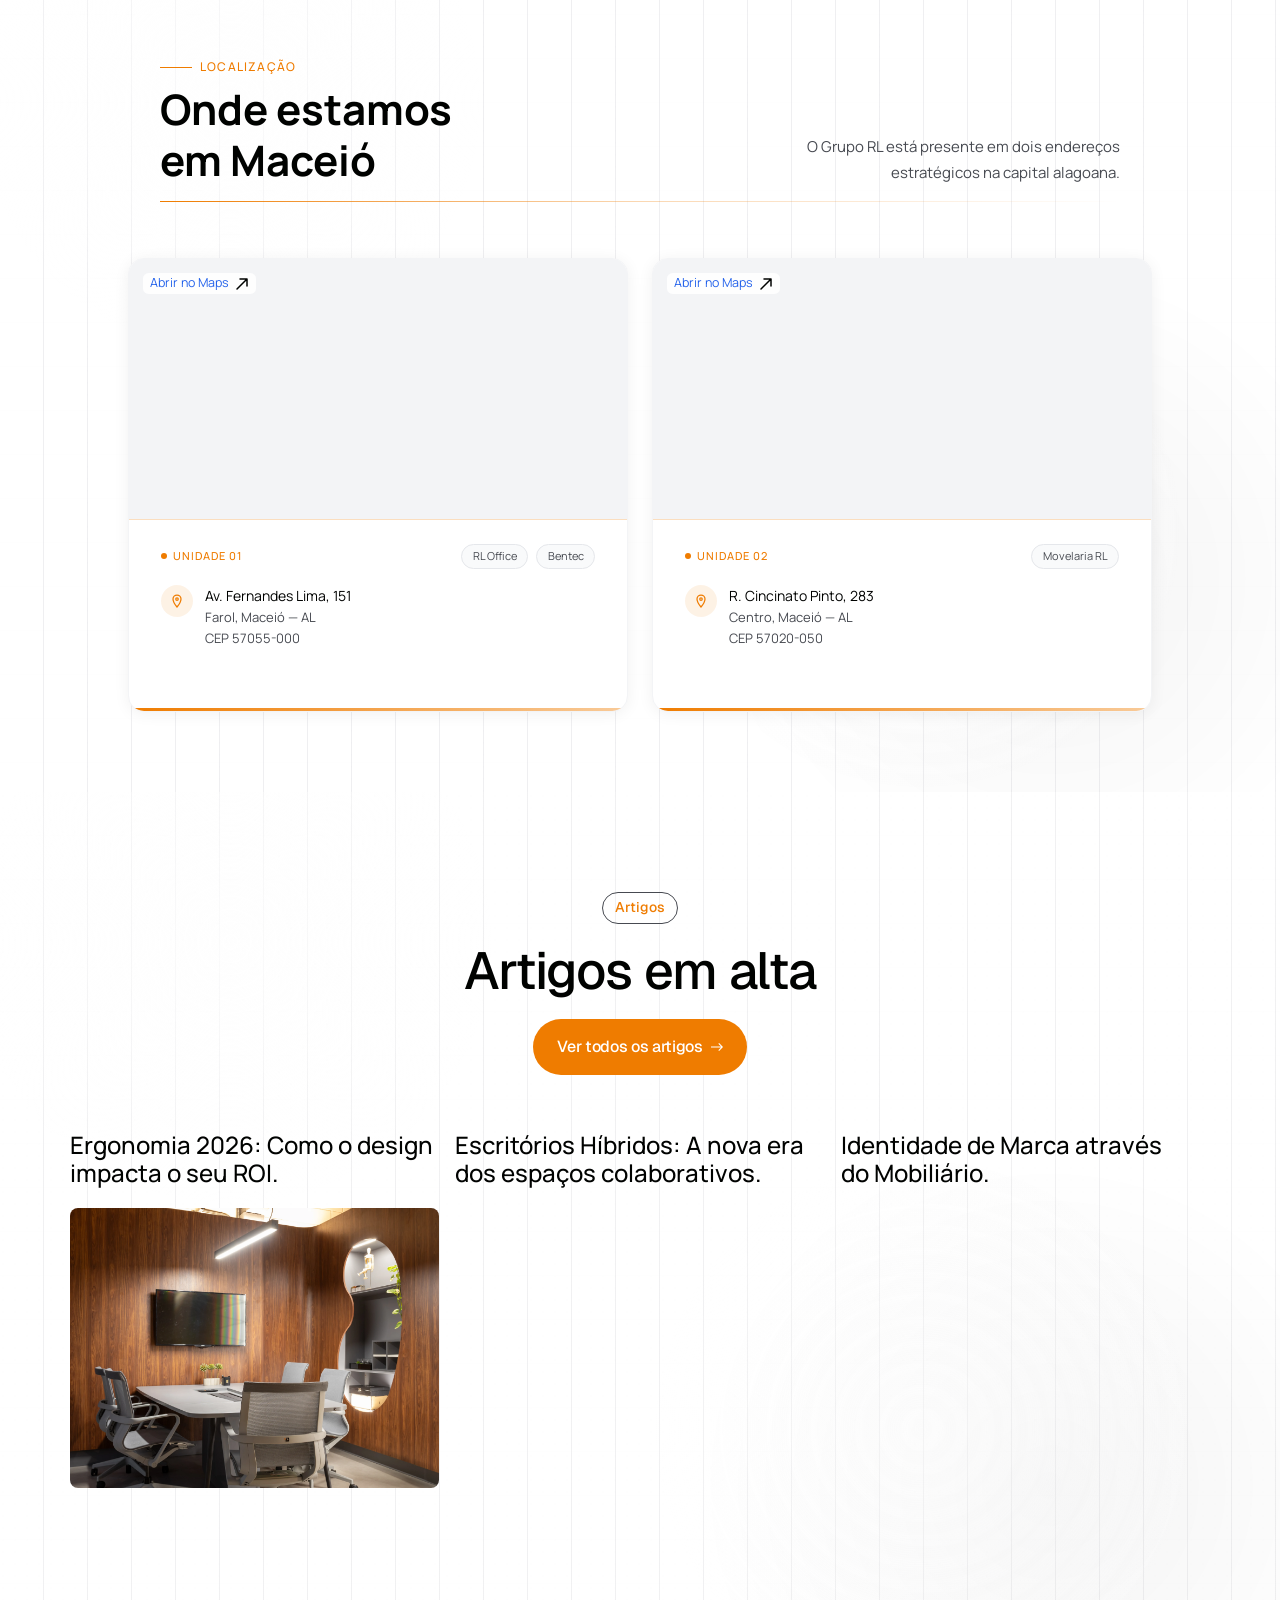
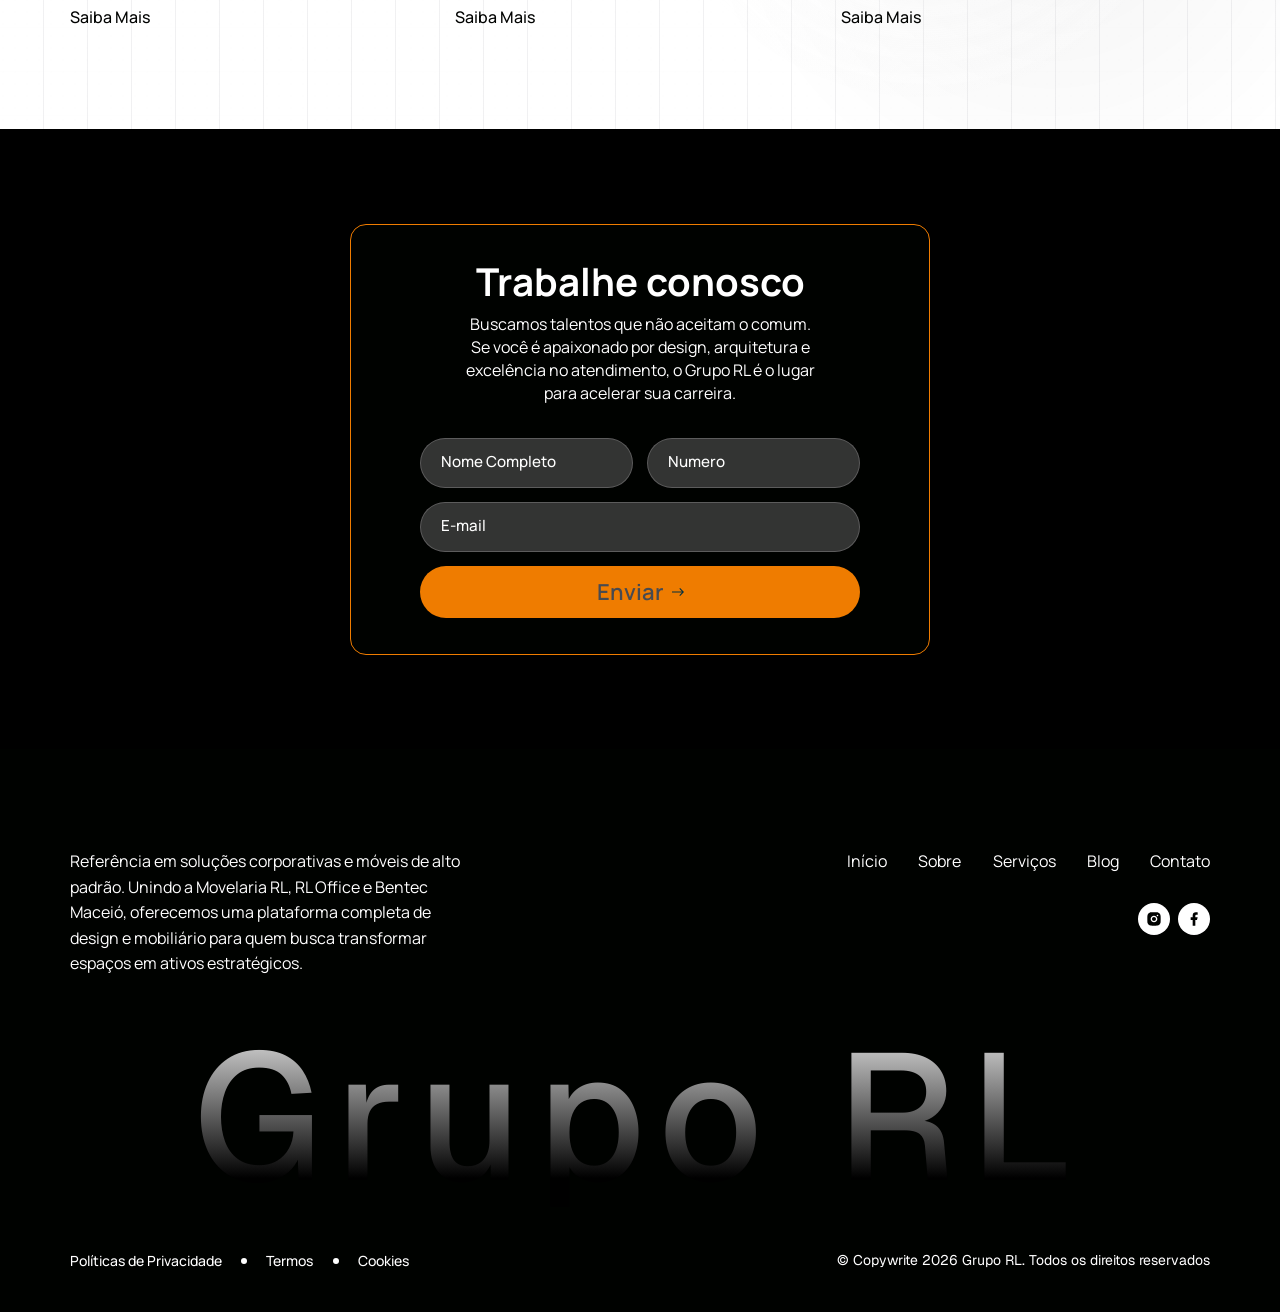
==== commit c5e93f3e: "Update method images in index.html for improved quality and consistency - Replaced existing method i" ====
--- a/index.html
+++ b/index.html
@@ -581,7 +581,7 @@
 
           <article class="method-card method-card--left-edge method-card--active" data-node-id="2010:2449" data-name="01" role="listitem" tabindex="0" aria-expanded="true">
             <div class="method-card__bg" aria-hidden="true">
-              <img src="assets/method/04.webp" width="199" height="413" loading="lazy" decoding="async" alt="" />
+              <img src="assets/method/04-method.webp" width="1200" height="1800" loading="lazy" decoding="async" alt="" />
               <div class="method-card__overlay"></div>
             </div>
             <div class="method-card__label">
@@ -595,7 +595,7 @@
 
           <article class="method-card" data-node-id="2010:2448" data-name="02" role="listitem" tabindex="0" aria-expanded="false">
             <div class="method-card__bg" aria-hidden="true">
-              <img src="assets/method/IMG_7535.JPG" width="199" height="413" loading="lazy" decoding="async" alt="" />
+              <img src="assets/method/IMG_7535-method.webp" width="1200" height="1600" loading="lazy" decoding="async" alt="" />
               <div class="method-card__overlay"></div>
             </div>
             <div class="method-card__label">
@@ -609,7 +609,7 @@
 
           <article class="method-card" data-node-id="2010:2447" data-name="03" role="listitem" tabindex="0" aria-expanded="false">
             <div class="method-card__bg" aria-hidden="true">
-              <img src="assets/method/_GDB0210.webp" width="600" height="413" loading="lazy" decoding="async" alt="Projeto de ambiente corporativo em madeira com iluminação quente e mobiliário sob medida." />
+              <img src="assets/method/_GDB0210-method.webp" width="1600" height="1067" loading="lazy" decoding="async" alt="Projeto de ambiente corporativo em madeira com iluminação quente e mobiliário sob medida." />
               <div class="method-card__overlay method-card__overlay--gradient"></div>
             </div>
             <div class="method-card__label">
@@ -623,7 +623,7 @@
 
           <article class="method-card" data-node-id="2010:2446" data-name="04" role="listitem" tabindex="0" aria-expanded="false">
             <div class="method-card__bg" aria-hidden="true">
-              <img src="assets/method/06.webp" width="199" height="413" loading="lazy" decoding="async" alt="" />
+              <img src="assets/method/06-method.webp" width="1200" height="1800" loading="lazy" decoding="async" alt="" />
               <div class="method-card__overlay"></div>
             </div>
             <div class="method-card__label">
@@ -637,7 +637,7 @@
 
           <article class="method-card method-card--right-edge" data-node-id="2010:2445" data-name="05" role="listitem" tabindex="0" aria-expanded="false">
             <div class="method-card__bg" aria-hidden="true">
-              <img src="assets/method/01.webp" width="199" height="413" loading="lazy" decoding="async" alt="" />
+              <img src="assets/method/01-method.webp" width="1200" height="1600" loading="lazy" decoding="async" alt="" />
               <div class="method-card__overlay"></div>
             </div>
             <div class="method-card__label">
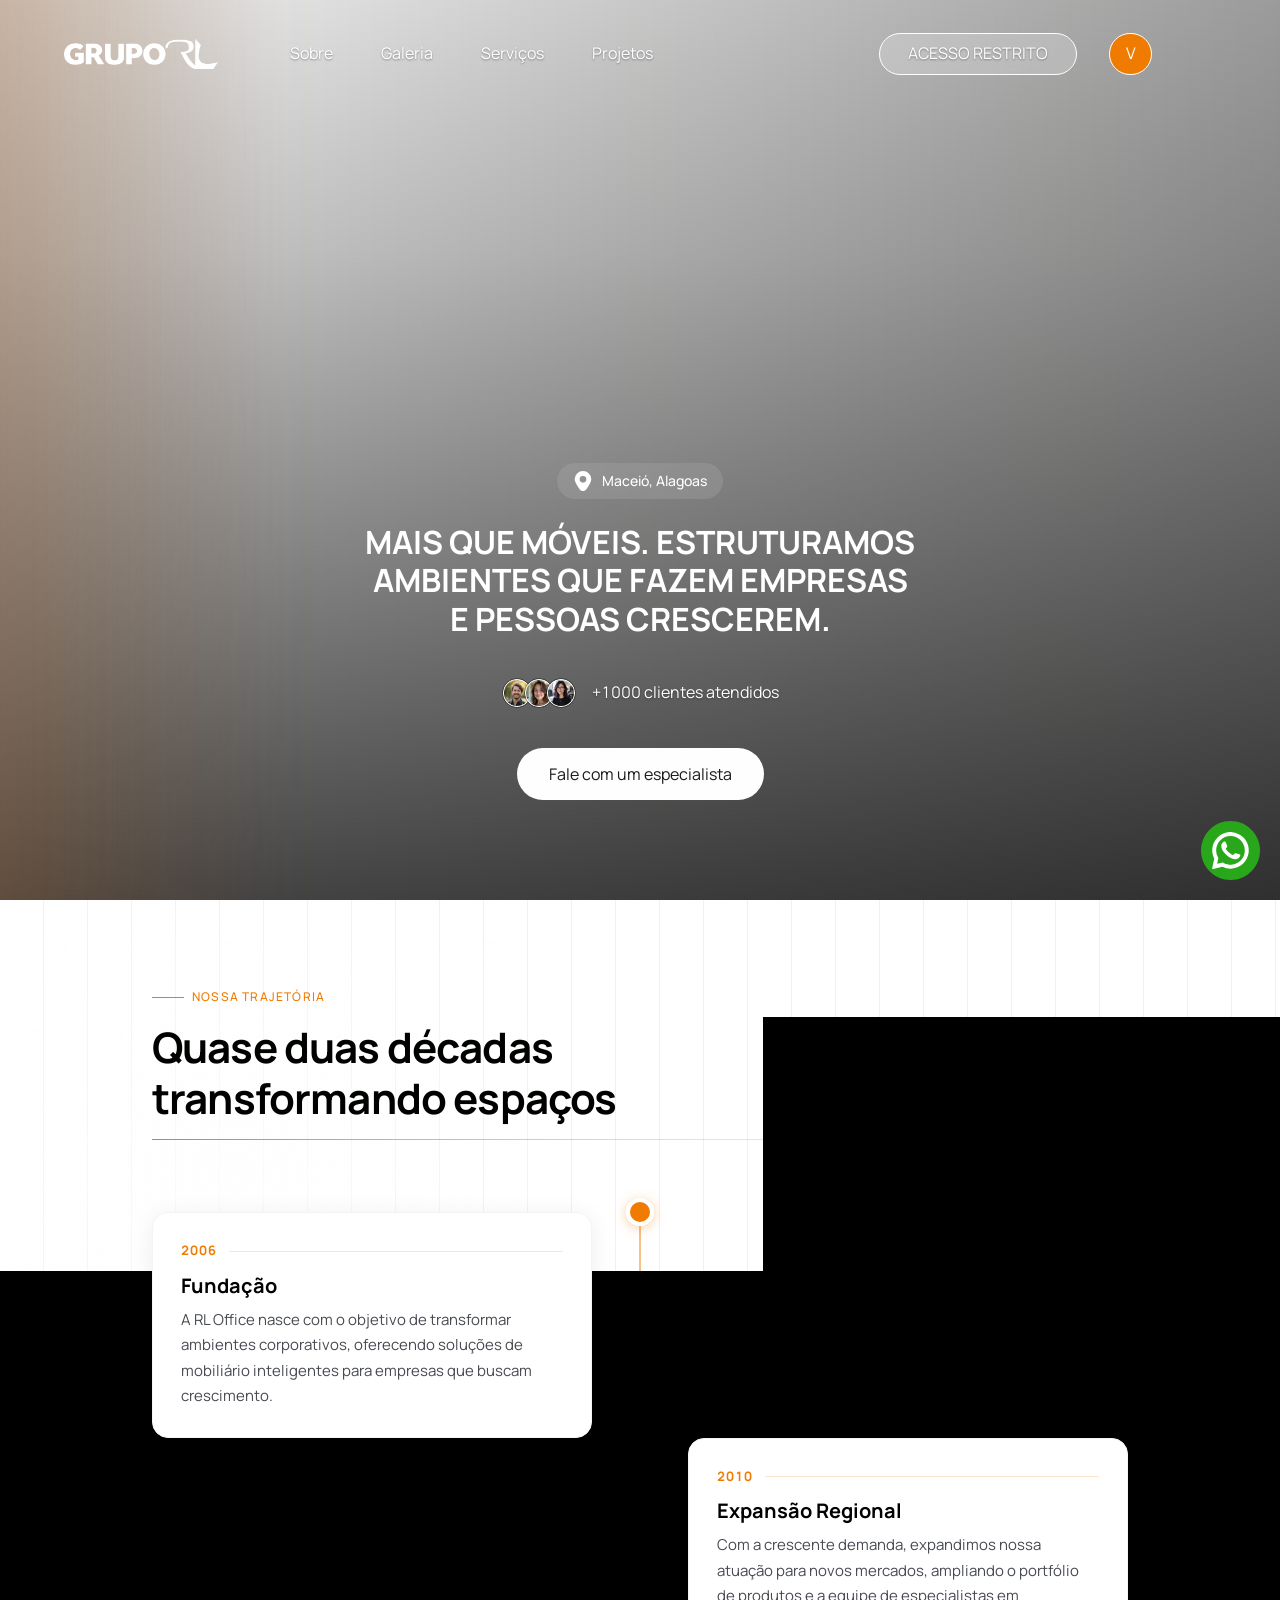
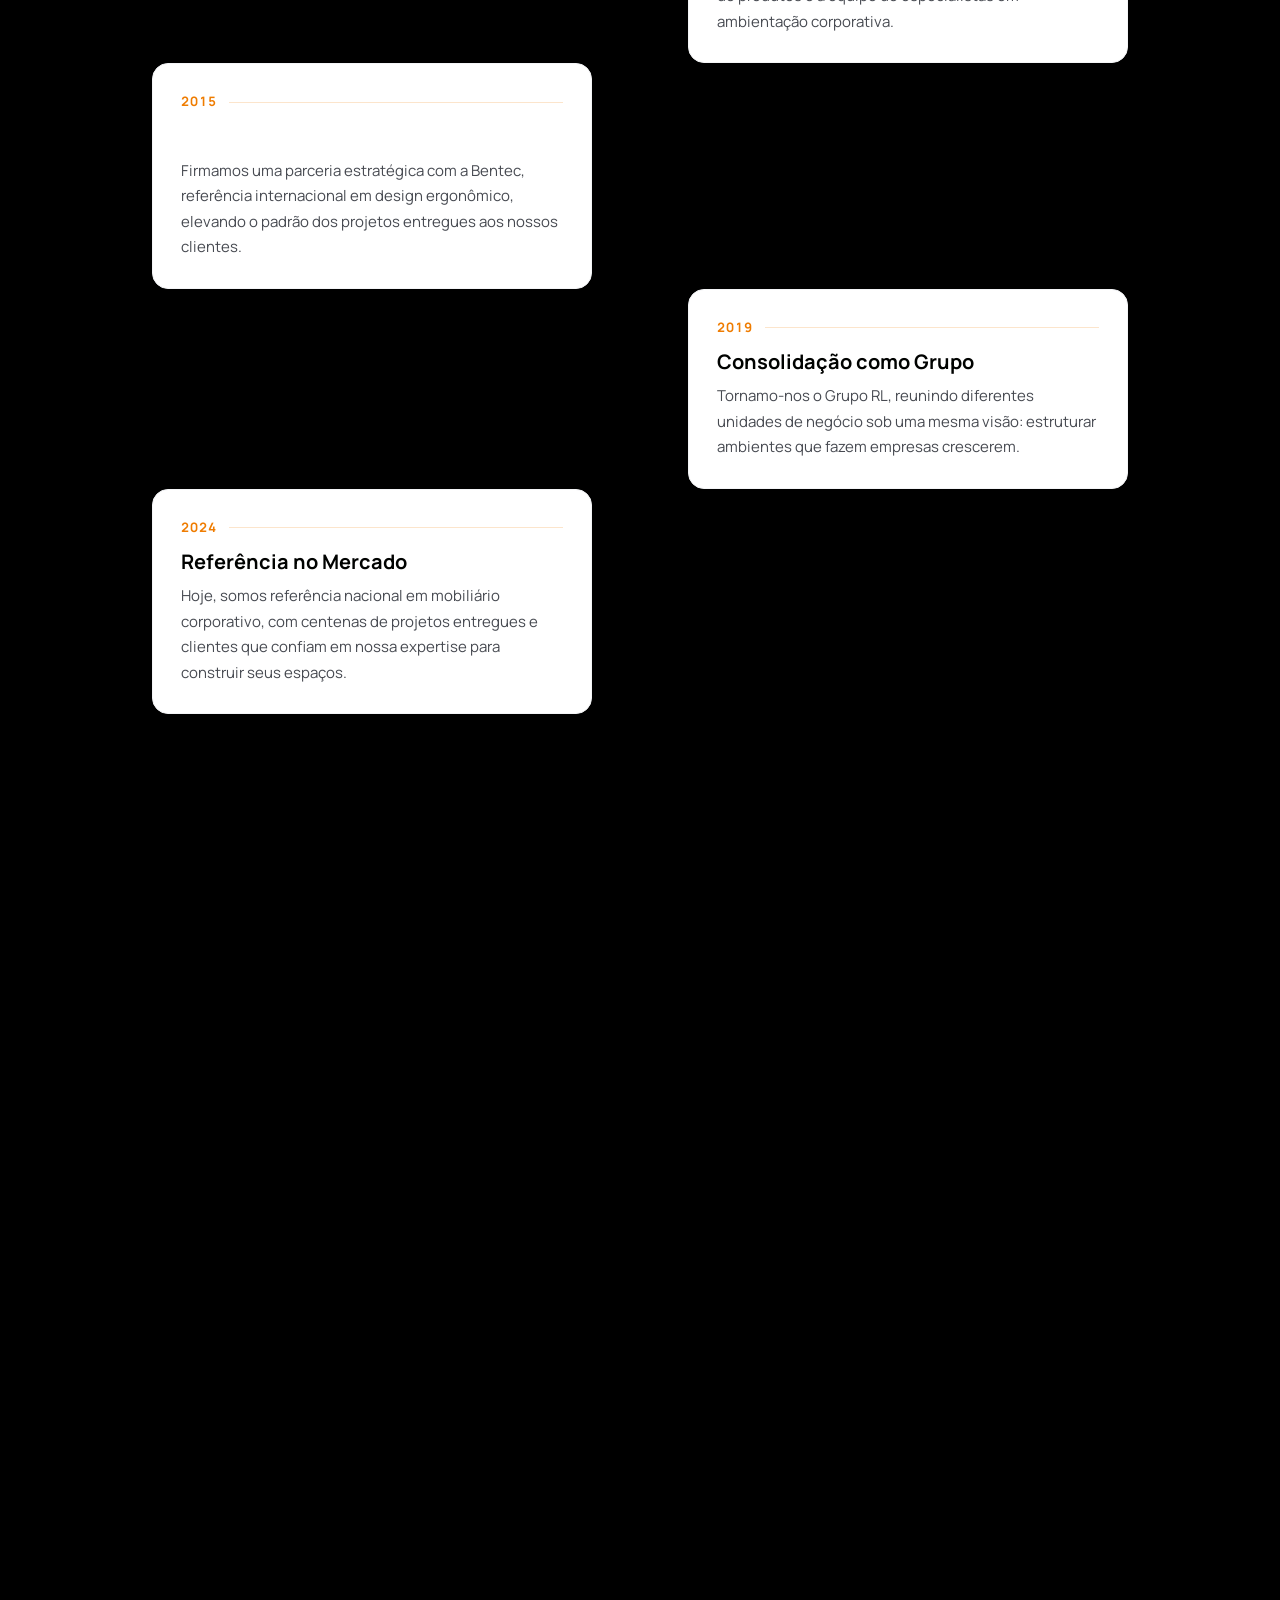
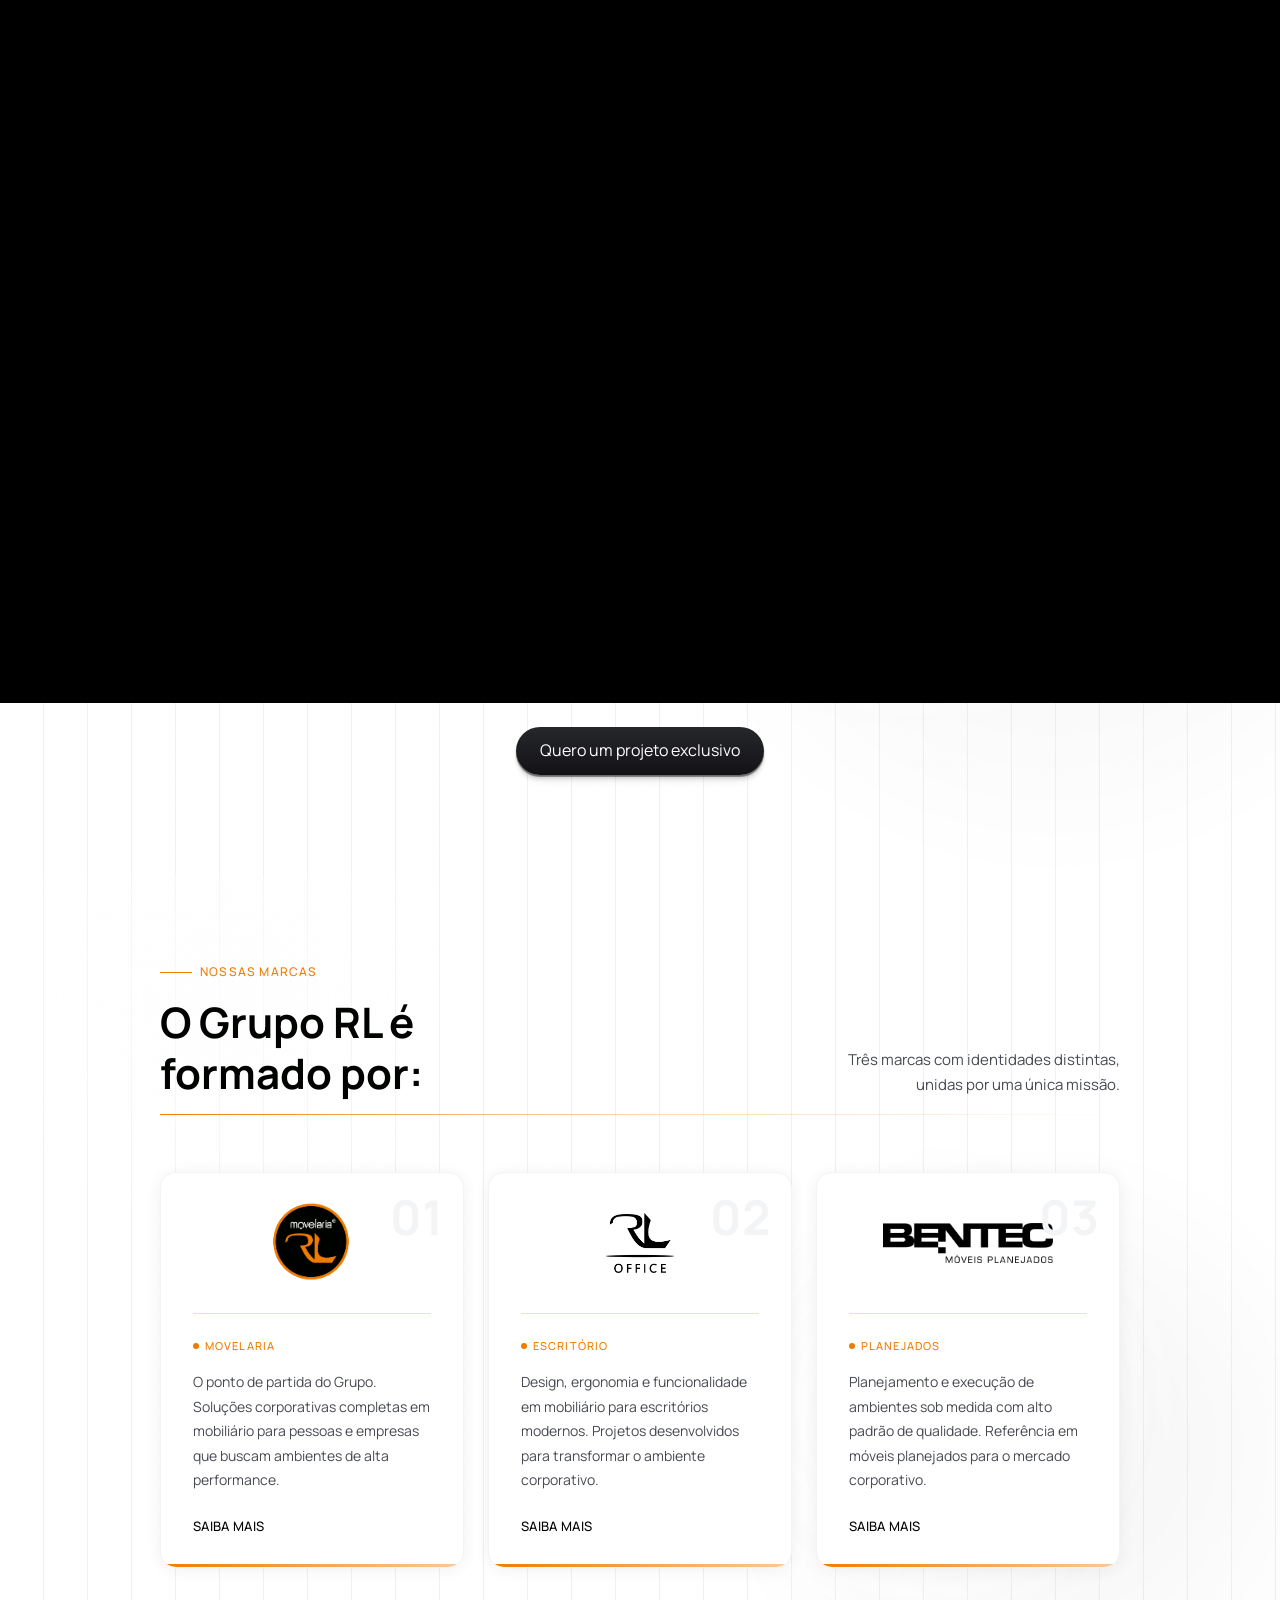
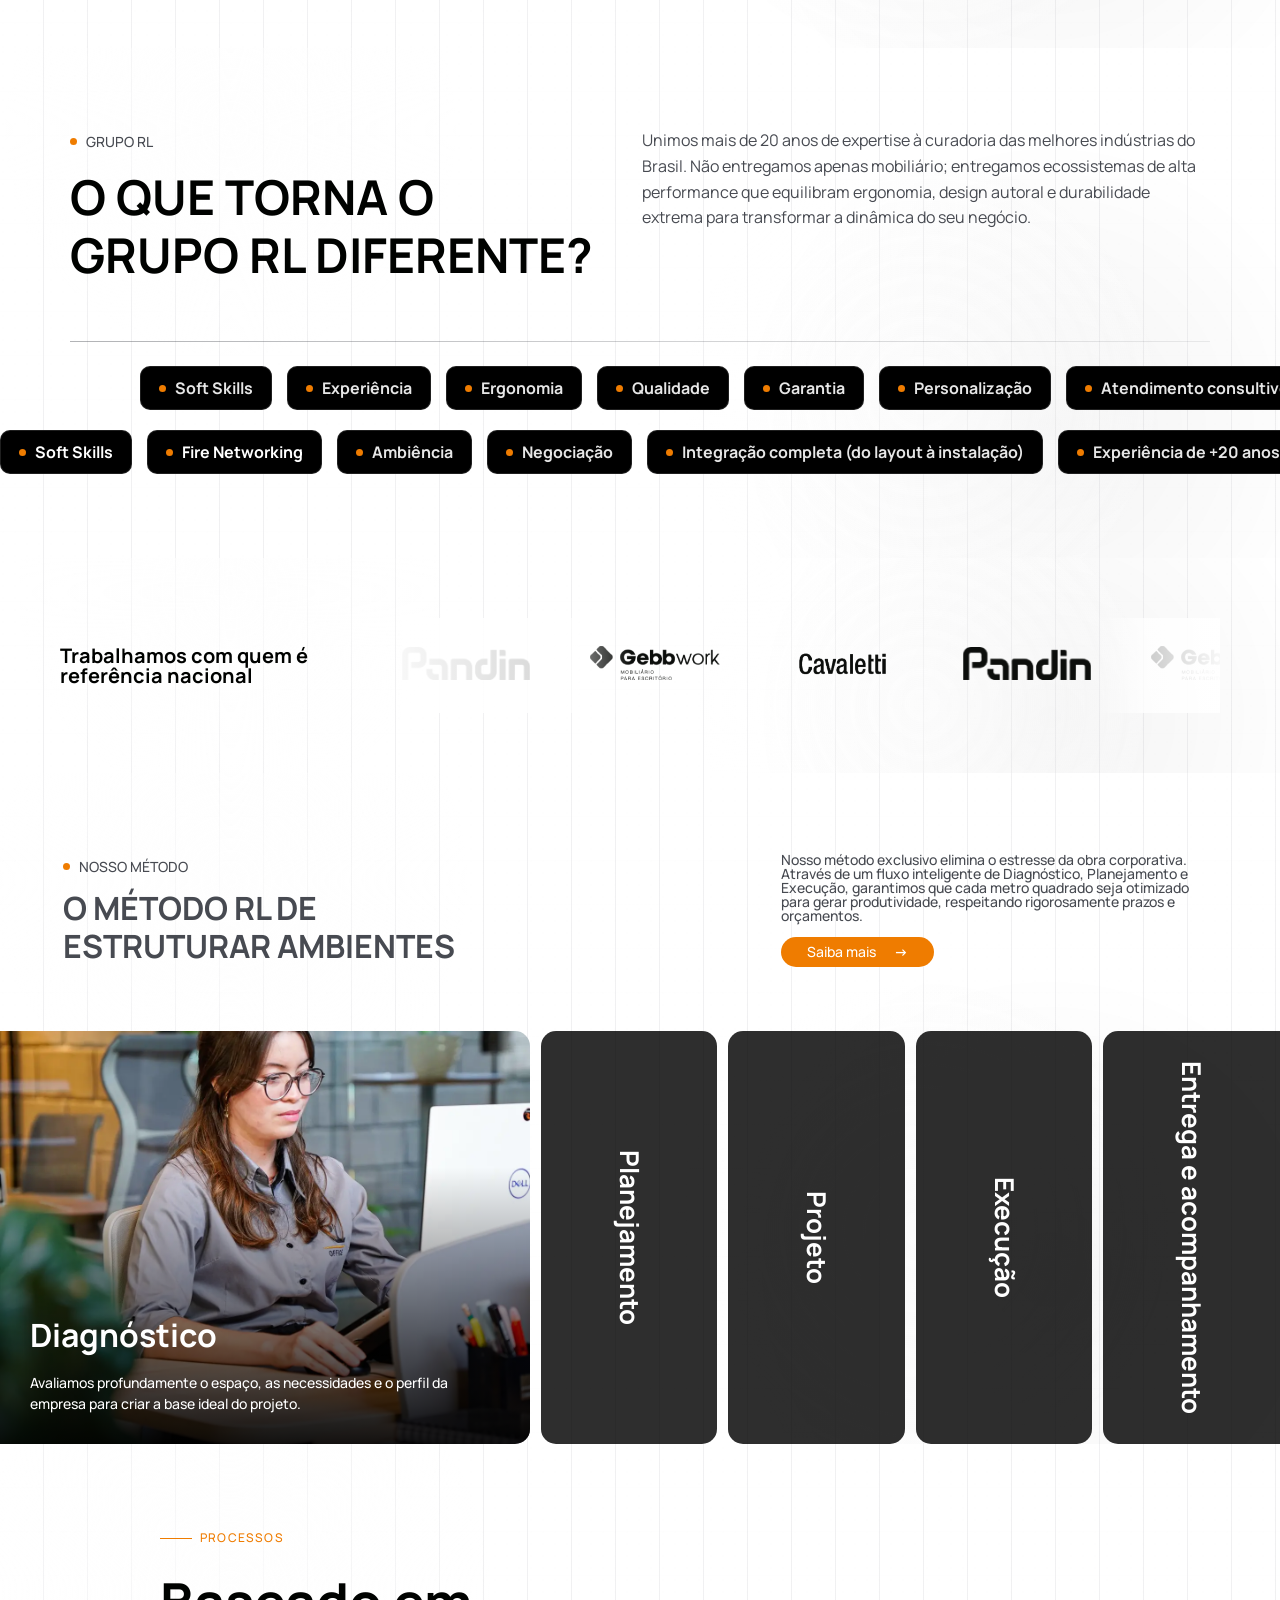
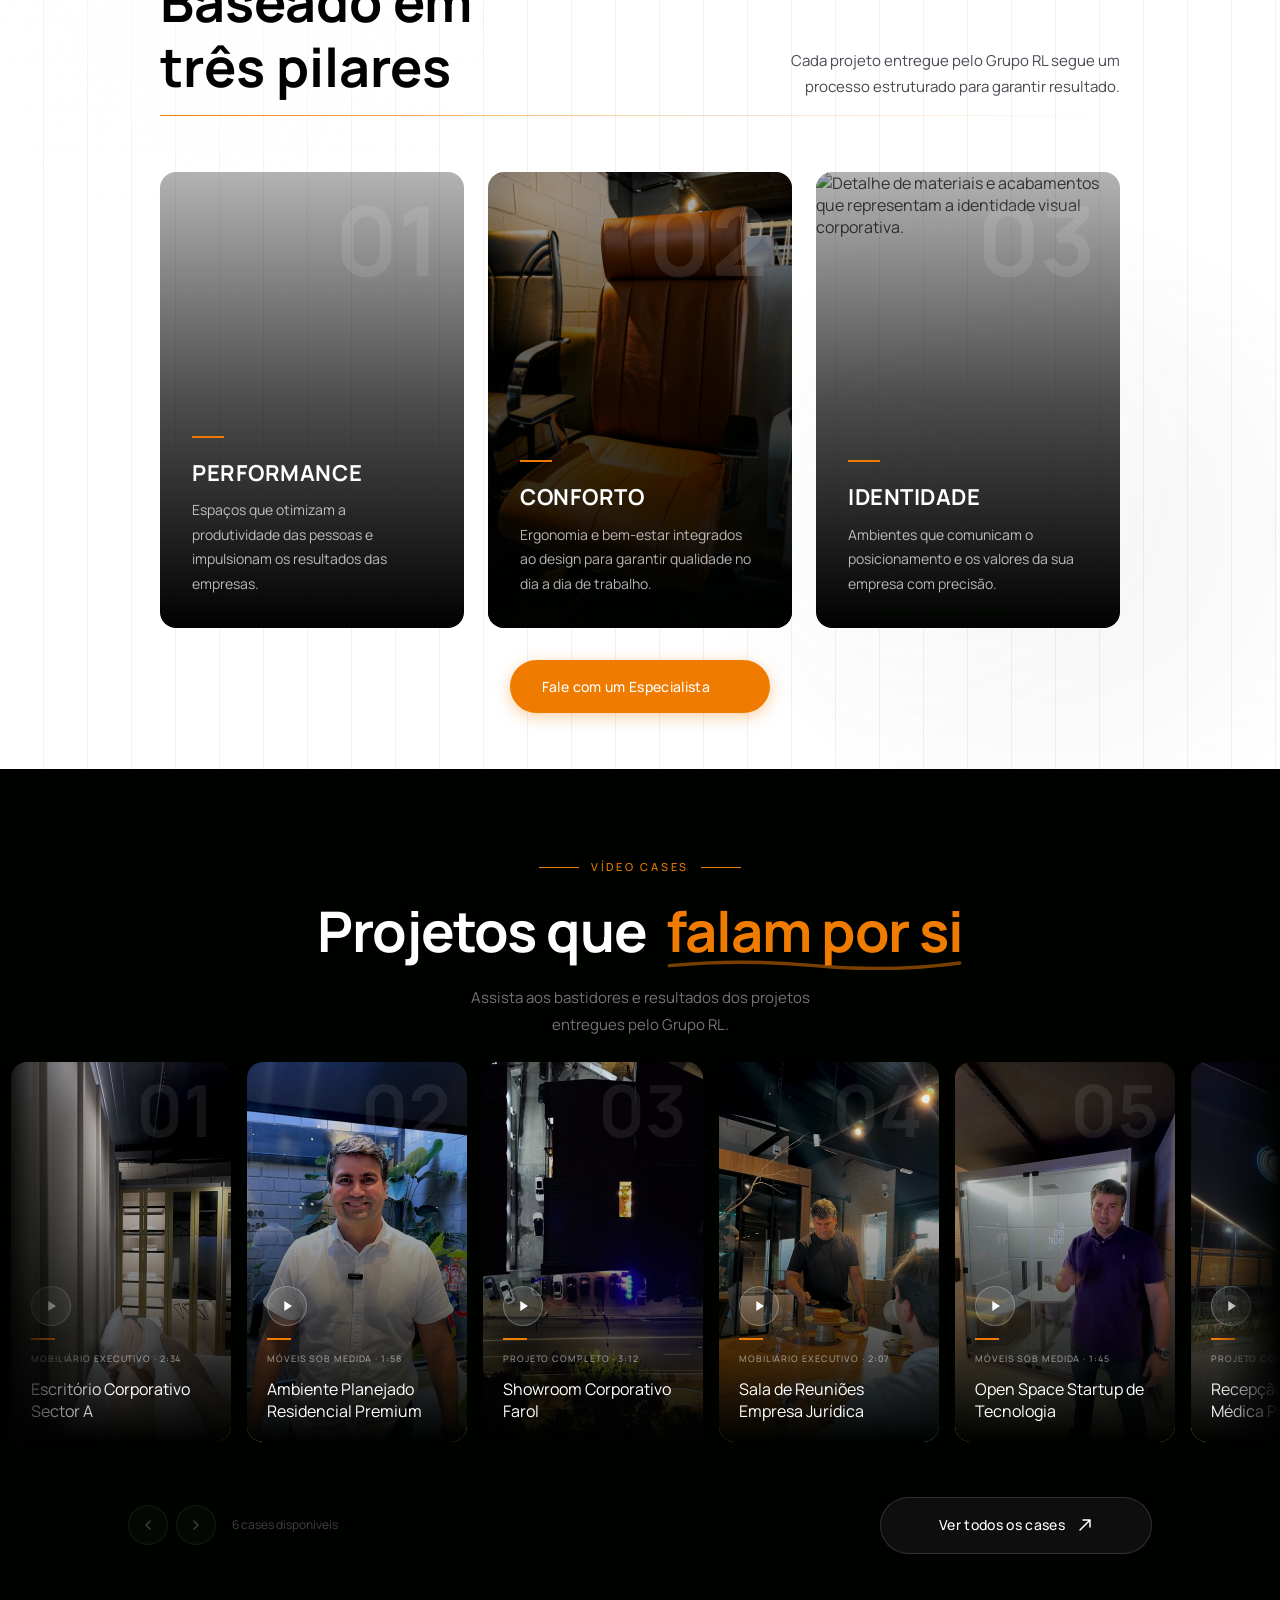
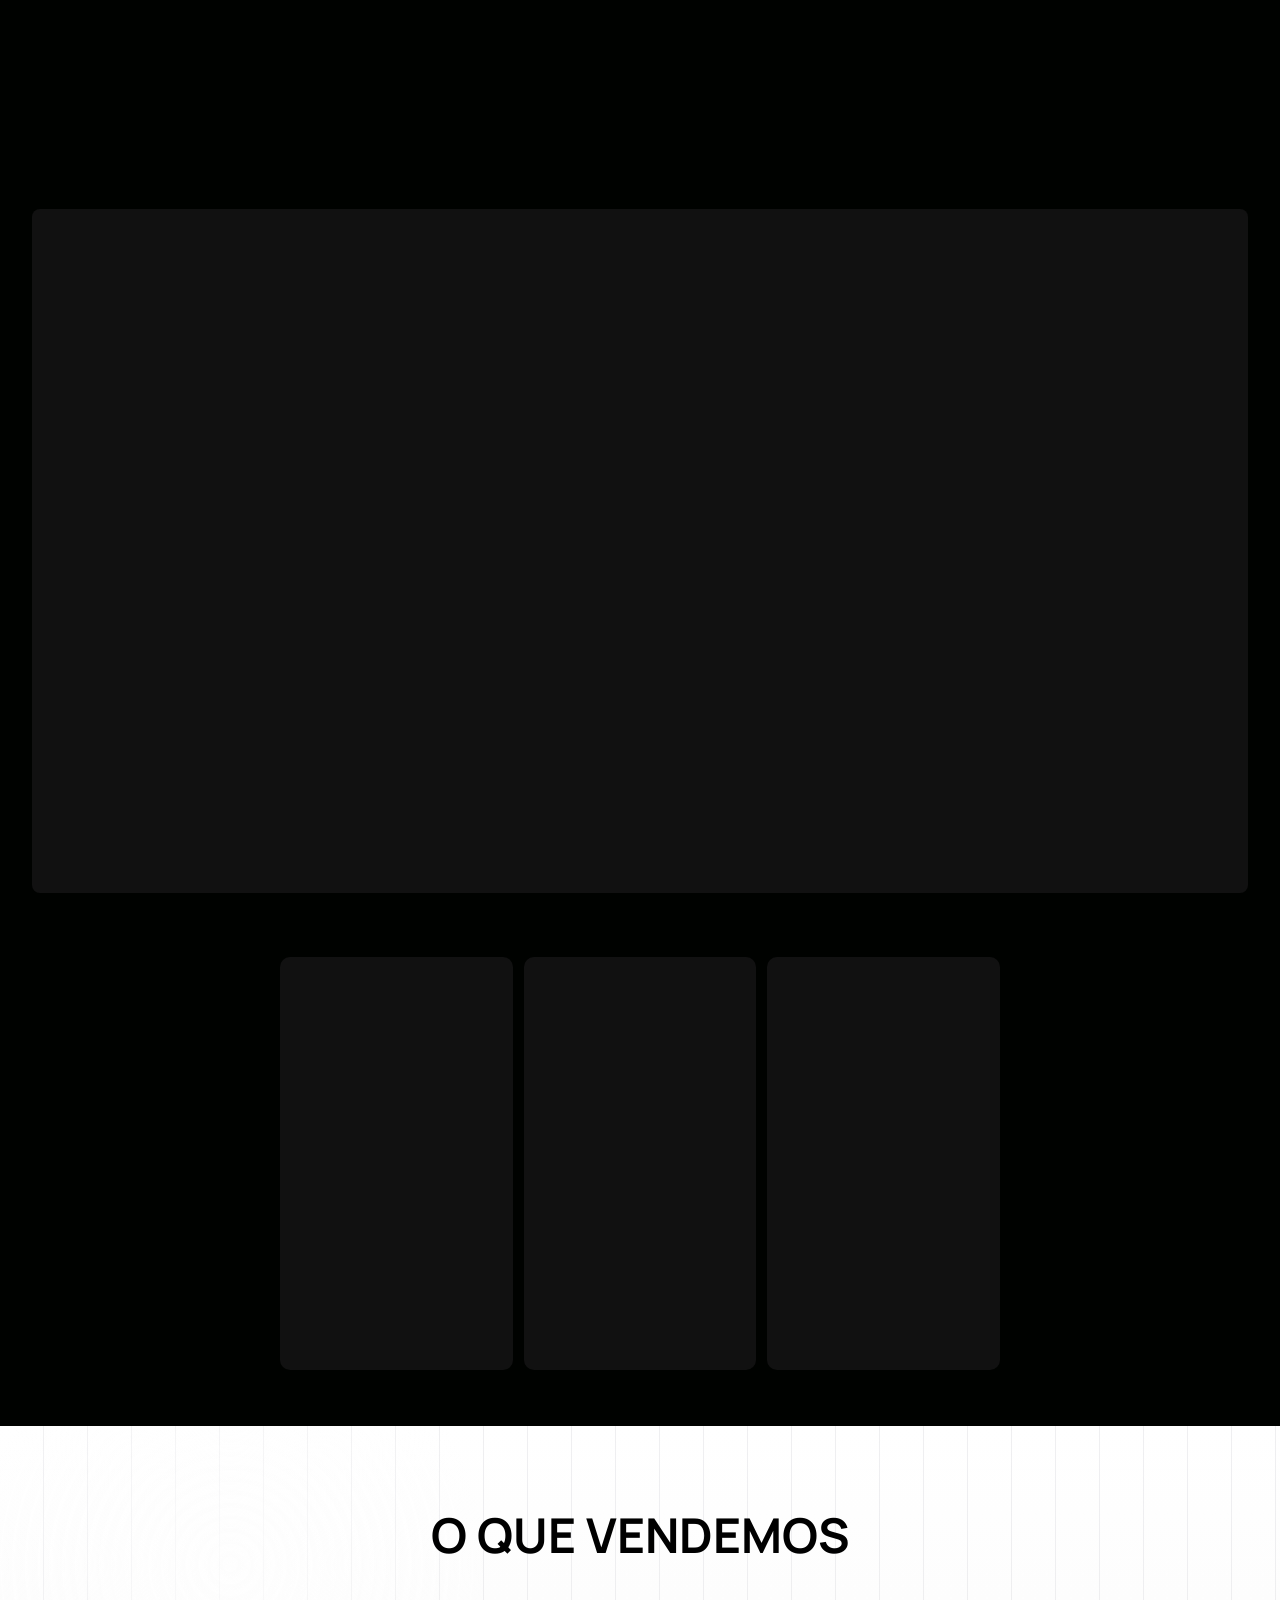
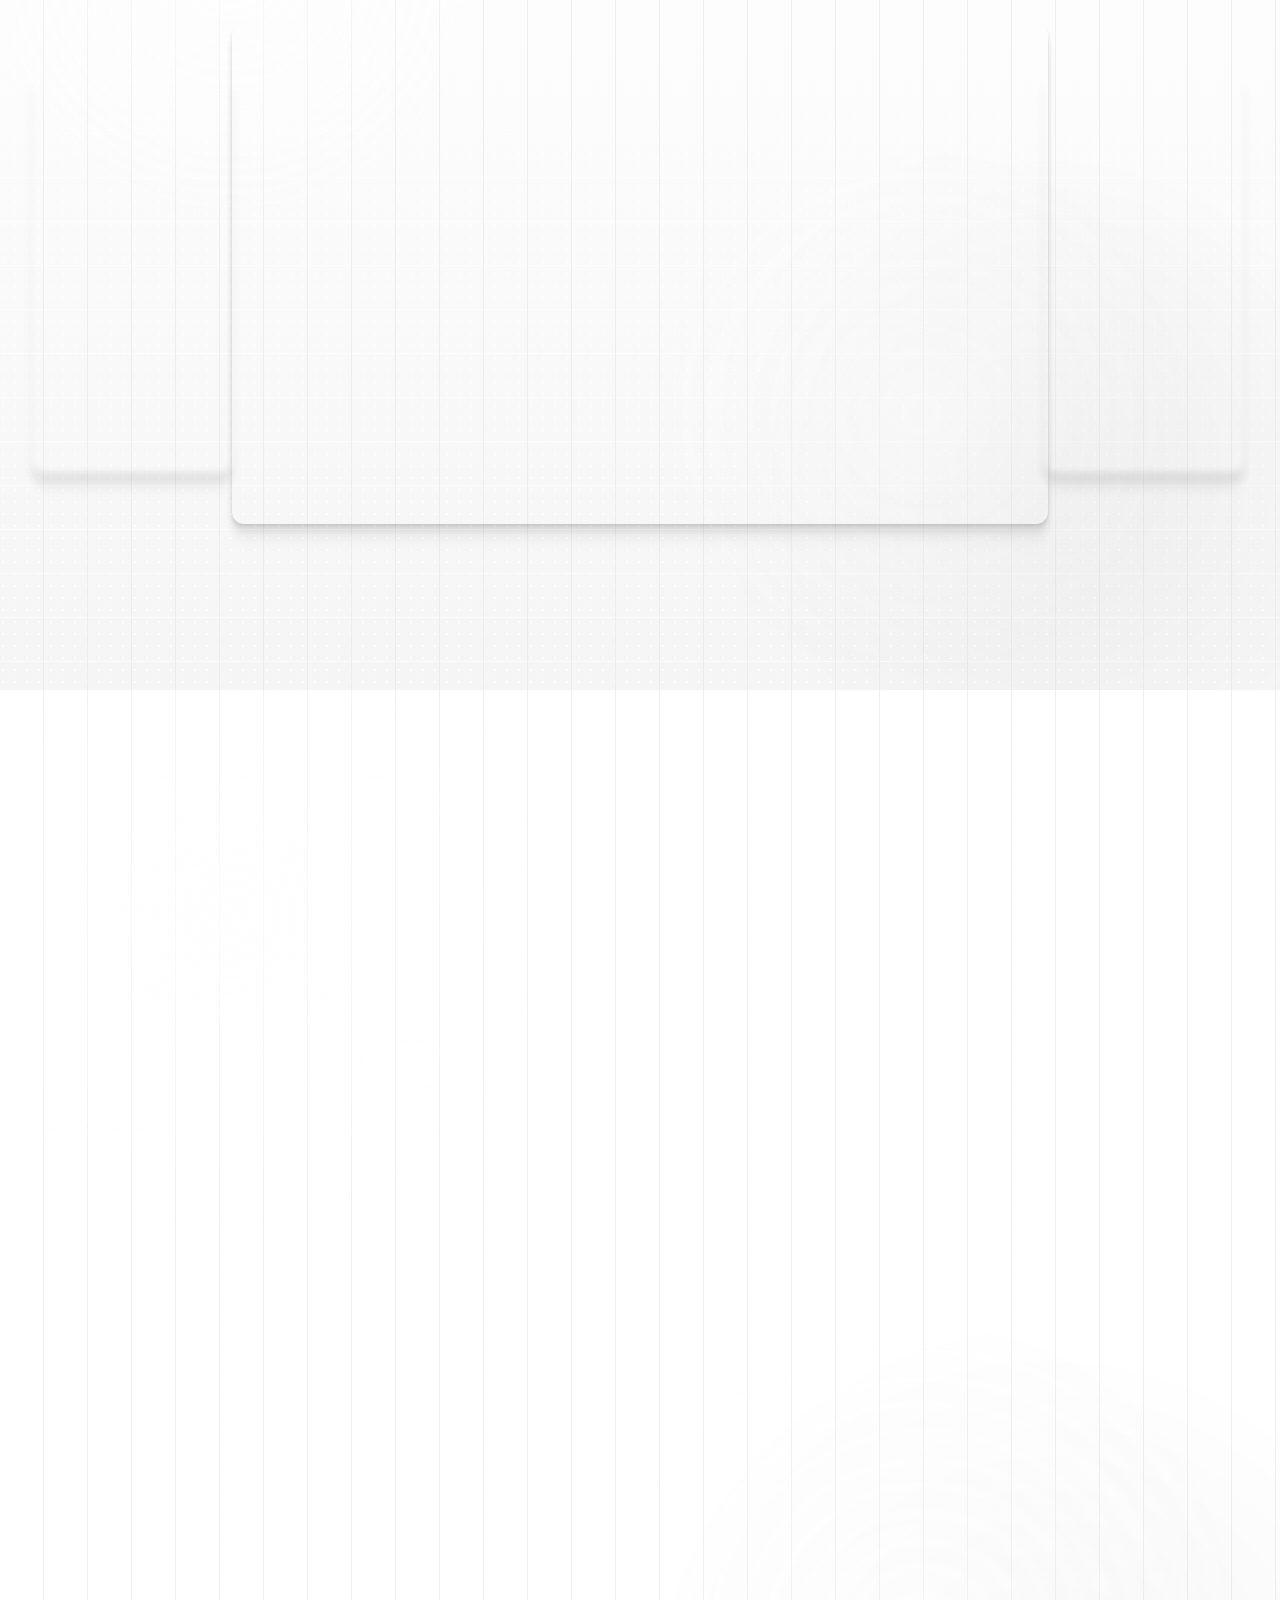
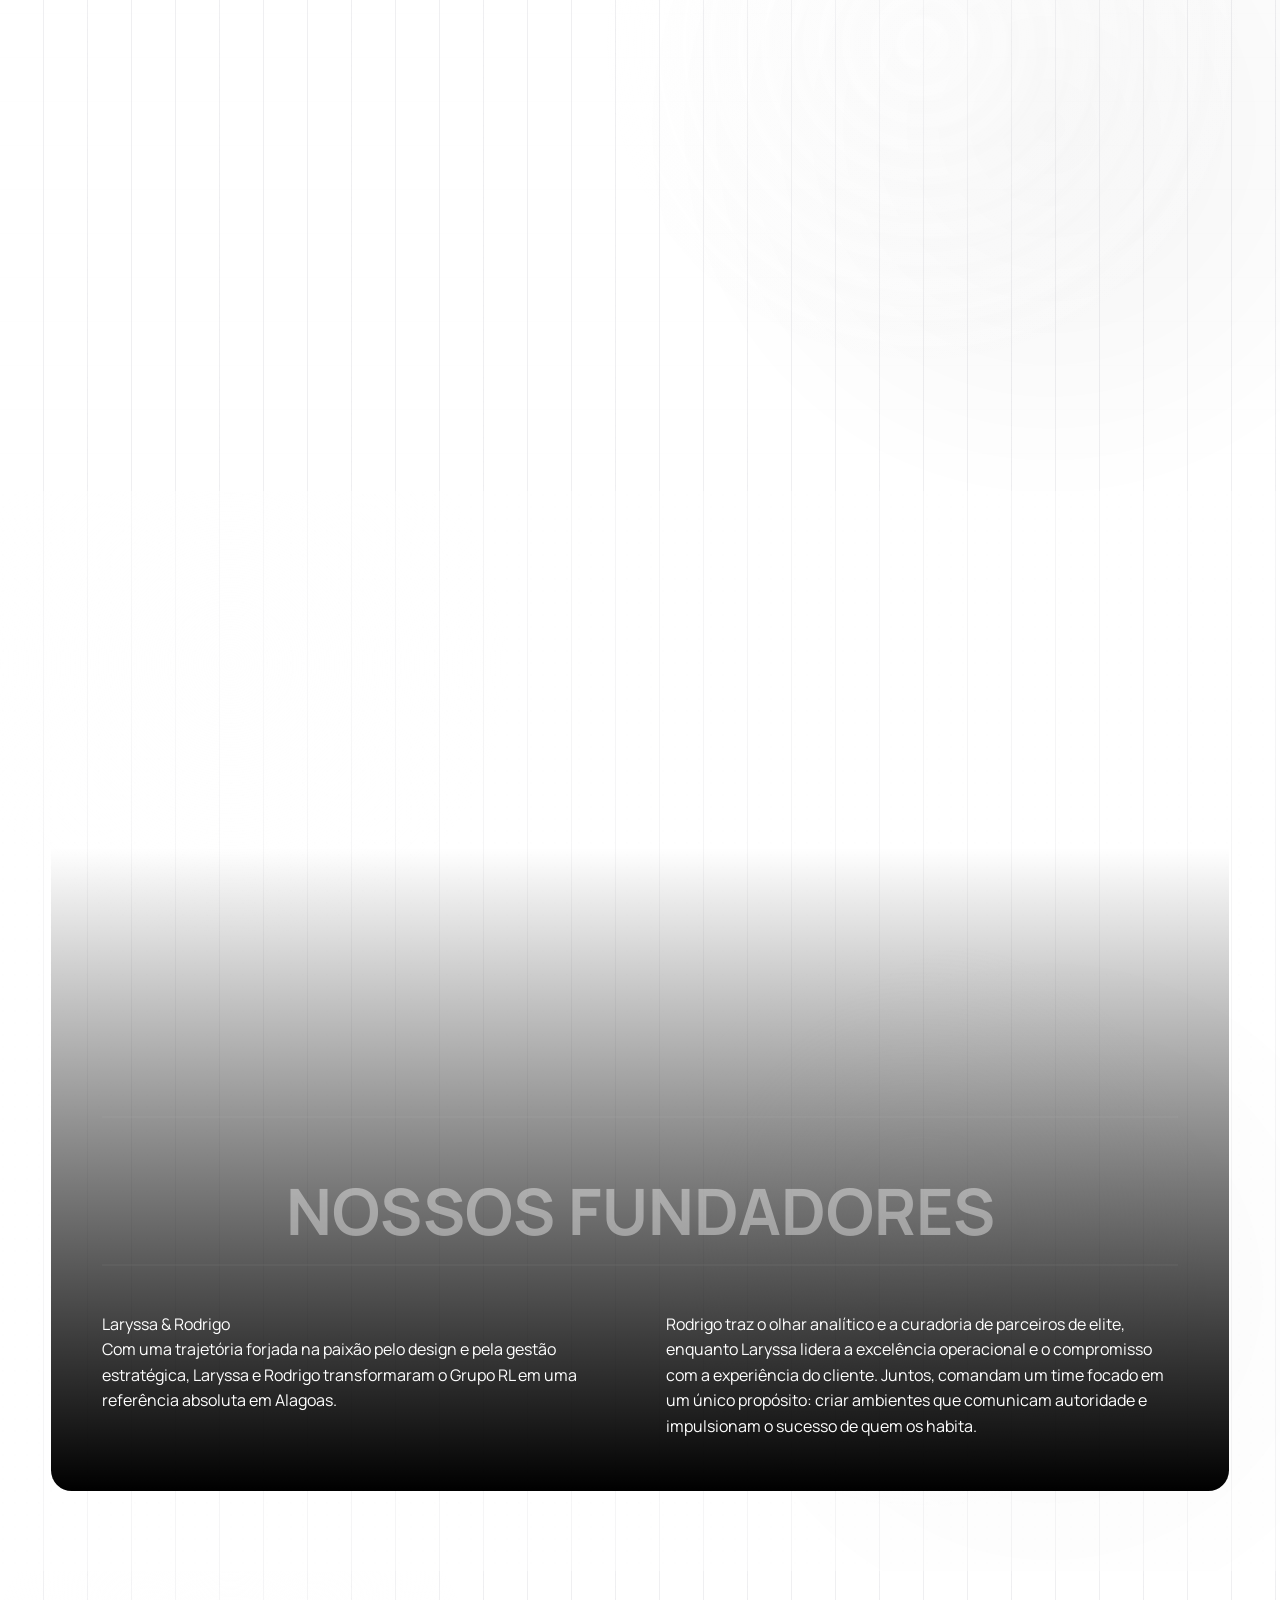
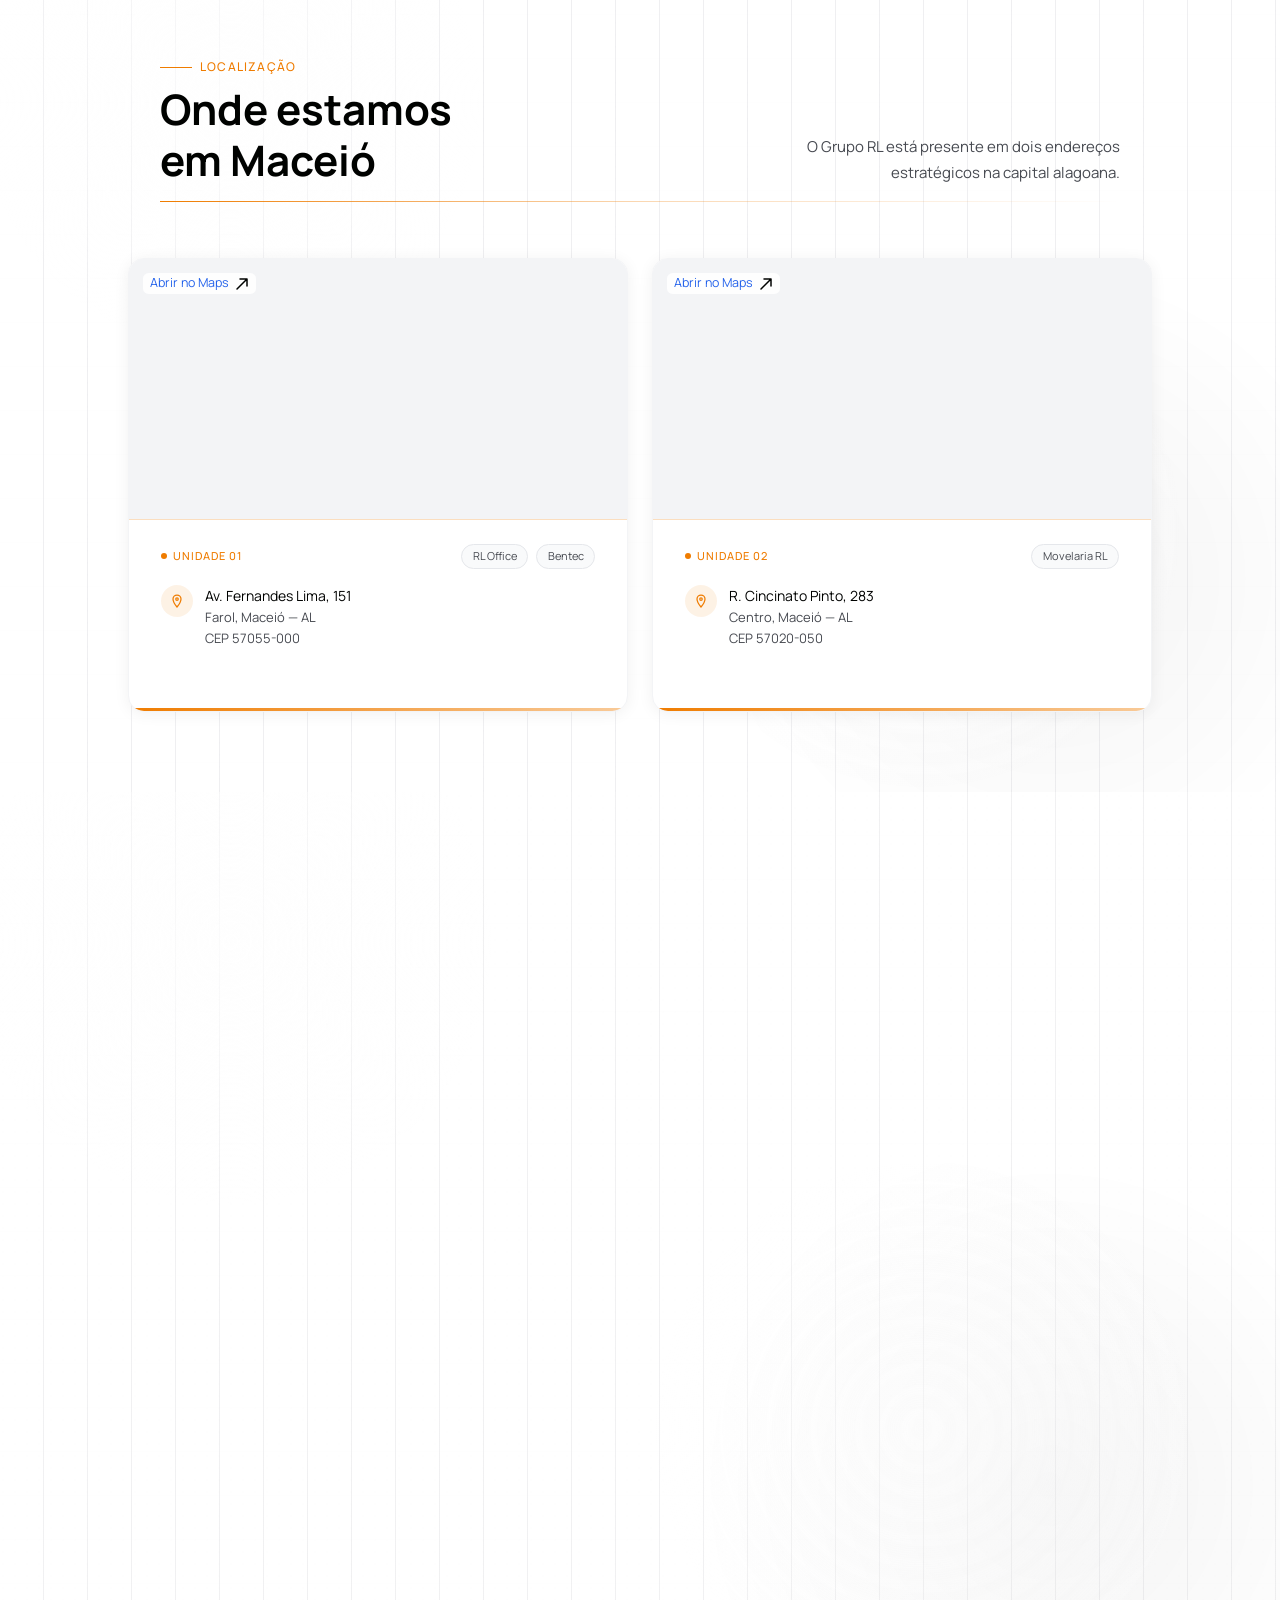
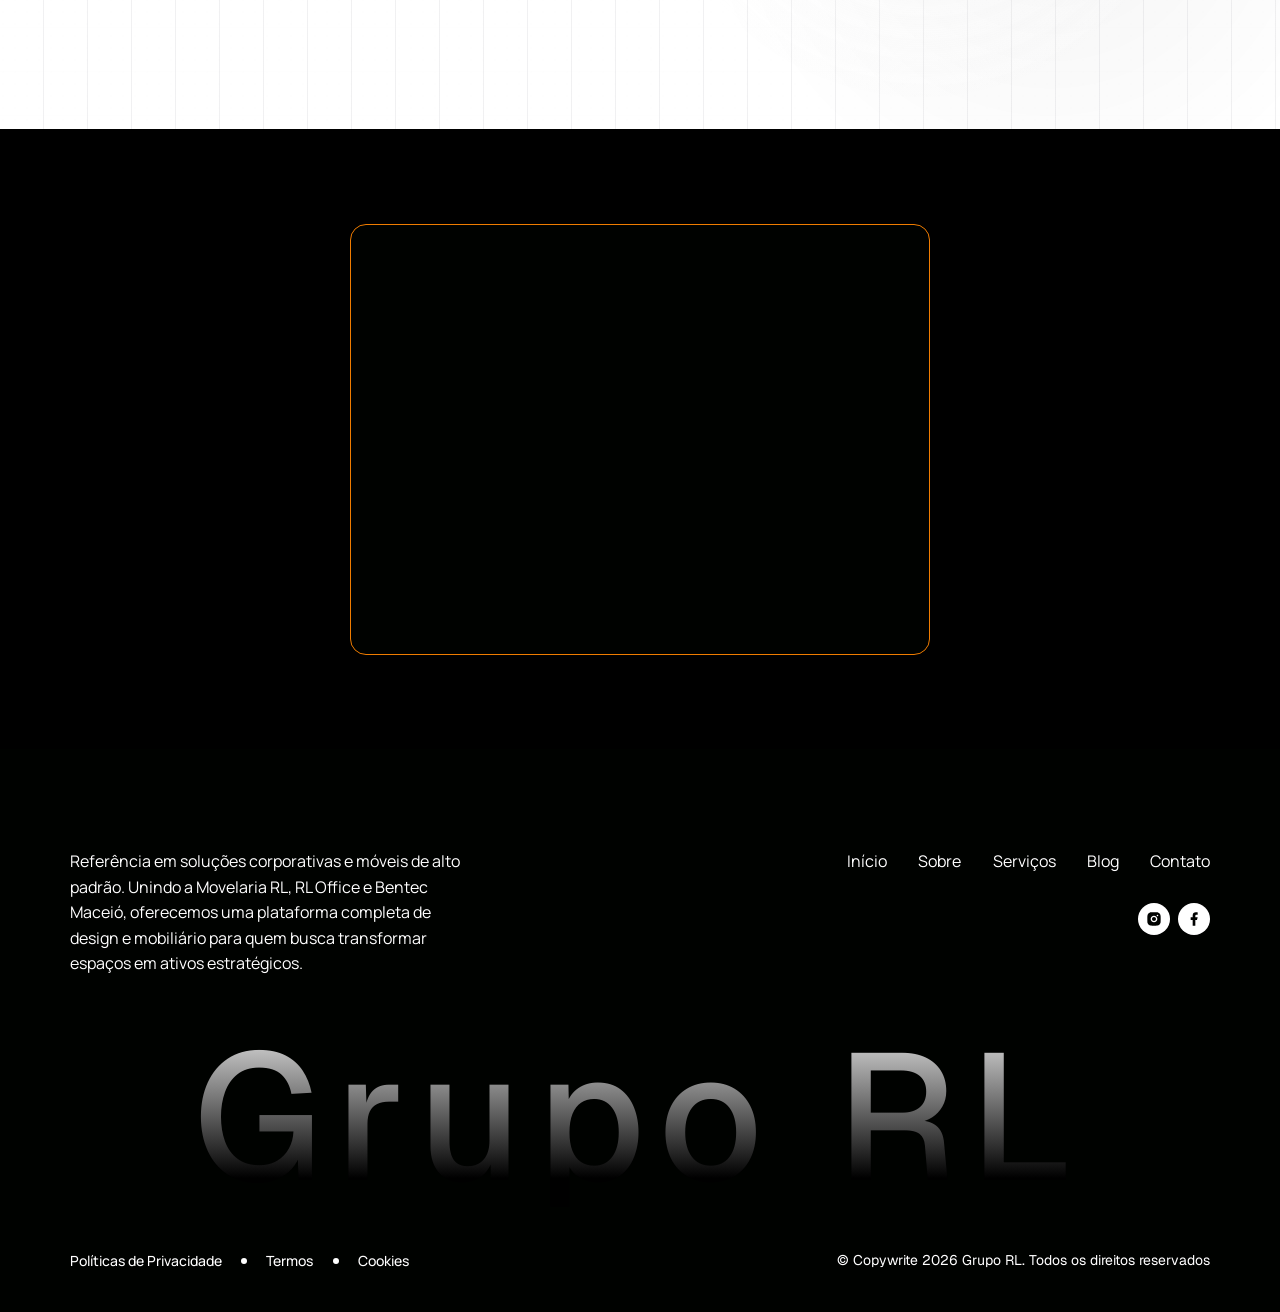
==== commit d2eb1d6e: "Update gallery images in index.html and enhance CSS for improved interactivity - Replaced existing g" ====
--- a/index.html
+++ b/index.html
@@ -1039,28 +1039,28 @@
 
         <div class="gallery__grid" data-node-id="2010:2573">
           <article class="gallery__item" data-node-id="2010:2574">
-            <img src="assets/gallery/gallery-01.webp" width="321" height="320" loading="lazy" decoding="async" alt="Ambiente interno do showroom com mobiliário corporativo." />
+            <img src="assets/gallery/gallery-01-grid.webp" width="900" height="667" loading="lazy" decoding="async" alt="Ambiente interno do showroom com mobiliário corporativo." />
           </article>
           <article class="gallery__item" data-node-id="2010:2576">
-            <img src="assets/gallery/gallery-02.webp" width="321" height="320" loading="lazy" decoding="async" alt="Espaço gourmet corporativo com bancada e iluminação quente." />
+            <img src="assets/gallery/gallery-02-grid.webp" width="900" height="601" loading="lazy" decoding="async" alt="Espaço gourmet corporativo com bancada e iluminação quente." />
           </article>
           <article class="gallery__item" data-node-id="2010:2578">
-            <img src="assets/gallery/gallery-03.webp" width="321" height="320" loading="lazy" decoding="async" alt="Sala de estar corporativa com estantes e decoração planejada." />
+            <img src="assets/gallery/gallery-03-grid.webp" width="900" height="1350" loading="lazy" decoding="async" alt="Sala de estar corporativa com estantes e decoração planejada." />
           </article>
           <article class="gallery__item" data-node-id="2010:2580">
-            <img src="assets/gallery/gallery-04.webp" width="321" height="320" loading="lazy" decoding="async" alt="Ambiente de reunião com cortinas e mesa de apoio." />
+            <img src="assets/gallery/gallery-04-grid.webp" width="900" height="614" loading="lazy" decoding="async" alt="Ambiente de reunião com cortinas e mesa de apoio." />
           </article>
           <article class="gallery__item" data-node-id="2010:2582">
-            <img src="assets/gallery/gallery-05.webp" width="321" height="320" loading="lazy" decoding="async" alt="Sala de trabalho com parede verde e mesa colaborativa." />
+            <img src="assets/gallery/gallery-05-grid.webp" width="900" height="644" loading="lazy" decoding="async" alt="Sala de trabalho com parede verde e mesa colaborativa." />
           </article>
           <article class="gallery__item" data-node-id="2010:2616">
-            <img src="assets/gallery/gallery-06.webp" width="321" height="320" loading="lazy" decoding="async" alt="Pátio interno com lounges e vegetação natural." />
+            <img src="assets/gallery/gallery-06-grid.webp" width="900" height="607" loading="lazy" decoding="async" alt="Pátio interno com lounges e vegetação natural." />
           </article>
           <article class="gallery__item" data-node-id="2010:2618">
-            <img src="assets/gallery/gallery-07.webp" width="321" height="320" loading="lazy" decoding="async" alt="Área social ampla com mesas redondas e iluminação decorativa." />
+            <img src="assets/gallery/gallery-07-grid.webp" width="900" height="601" loading="lazy" decoding="async" alt="Área social ampla com mesas redondas e iluminação decorativa." />
           </article>
           <article class="gallery__item" data-node-id="2010:2626">
-            <img src="assets/gallery/gallery-08.webp" width="321" height="320" loading="lazy" decoding="async" alt="Vista panorâmica do espaço interno e mezanino corporativo." />
+            <img src="assets/gallery/gallery-08-grid.webp" width="900" height="1350" loading="lazy" decoding="async" alt="Vista panorâmica do espaço interno e mezanino corporativo." />
           </article>
         </div>
       </div>
--- a/css/gallery.css
+++ b/css/gallery.css
@@ -78,12 +78,14 @@
 }
 
 .gallery__item {
+  position: relative;
   margin: 0;
   width: 321px;
   height: 320px;
   flex: 0 0 321px;
   border-radius: 12px;
   overflow: hidden;
+  background: #f4f4f5;
 }
 
 .gallery__item img {
@@ -91,6 +93,16 @@
   height: 320px;
   object-fit: cover;
   display: block;
+  transform: scale(1);
+  transform-origin: center;
+  transition: transform 520ms cubic-bezier(0.22, 1, 0.36, 1);
+  will-change: transform;
+}
+
+@media (hover: hover) and (pointer: fine) {
+  .gallery__item:hover img {
+    transform: scale(1.08);
+  }
 }
 
 @media (max-width: 1200px) {
@@ -151,3 +163,10 @@
     height: 100%;
   }
 }
+
+@media (prefers-reduced-motion: reduce) {
+  .gallery__item img {
+    transition: none;
+    will-change: auto;
+  }
+}
--- a/css/gallery.css
+++ b/css/gallery.css
@@ -78,12 +78,14 @@
 }
 
 .gallery__item {
+  position: relative;
   margin: 0;
   width: 321px;
   height: 320px;
   flex: 0 0 321px;
   border-radius: 12px;
   overflow: hidden;
+  background: #f4f4f5;
 }
 
 .gallery__item img {
@@ -91,6 +93,16 @@
   height: 320px;
   object-fit: cover;
   display: block;
+  transform: scale(1);
+  transform-origin: center;
+  transition: transform 520ms cubic-bezier(0.22, 1, 0.36, 1);
+  will-change: transform;
+}
+
+@media (hover: hover) and (pointer: fine) {
+  .gallery__item:hover img {
+    transform: scale(1.08);
+  }
 }
 
 @media (max-width: 1200px) {
@@ -151,3 +163,10 @@
     height: 100%;
   }
 }
+
+@media (prefers-reduced-motion: reduce) {
+  .gallery__item img {
+    transition: none;
+    will-change: auto;
+  }
+}
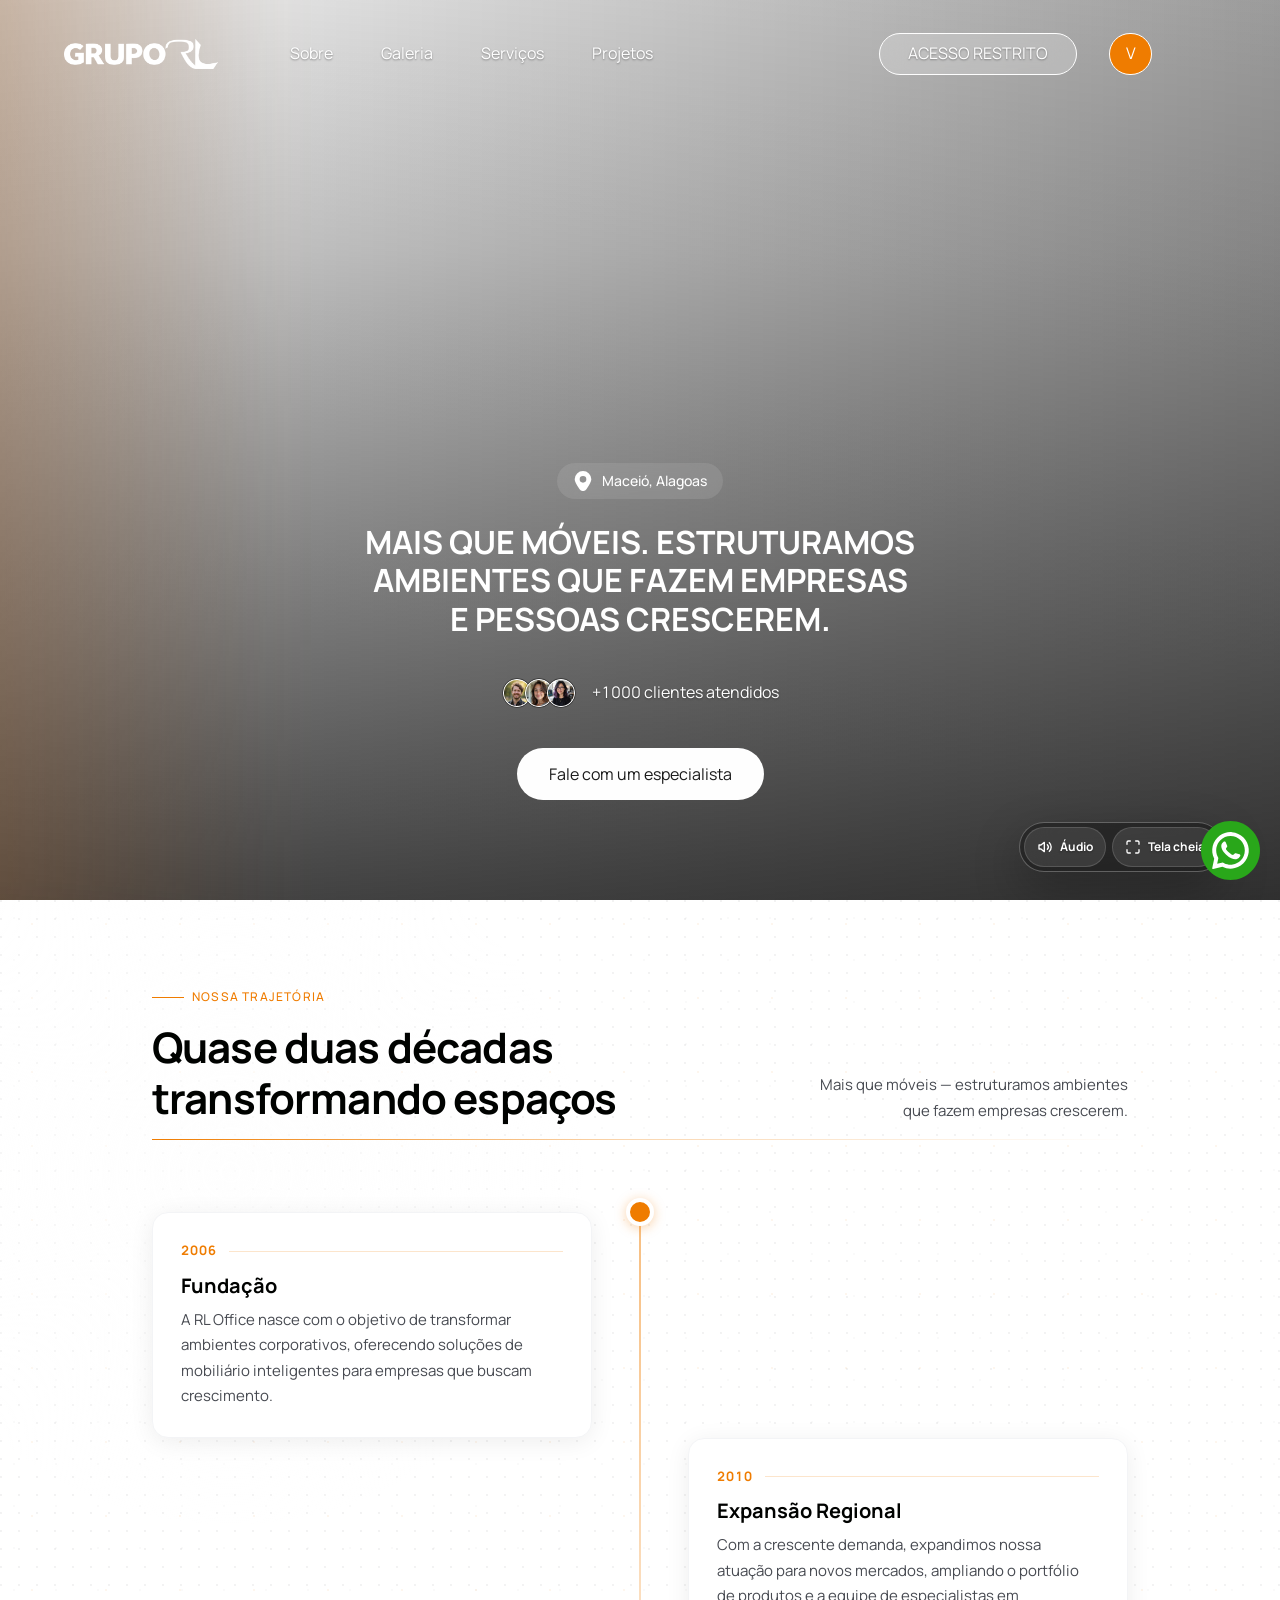
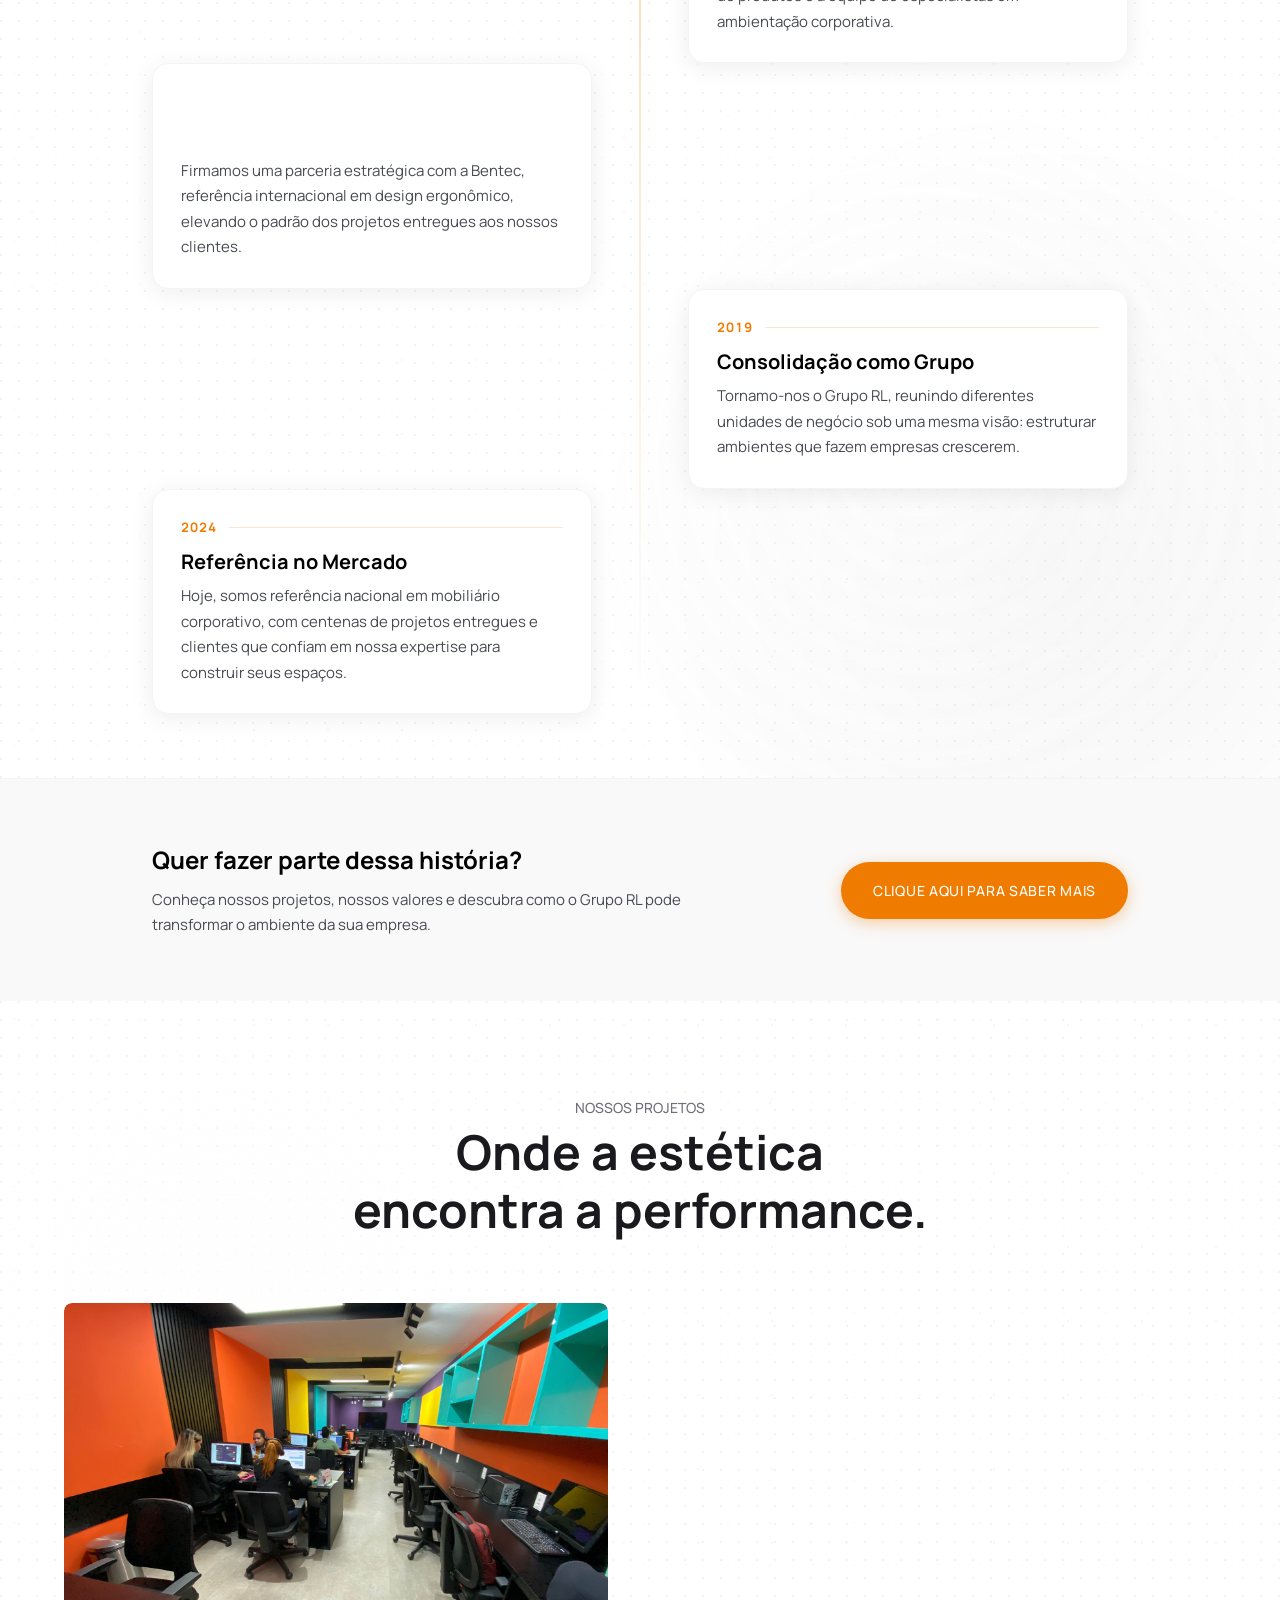
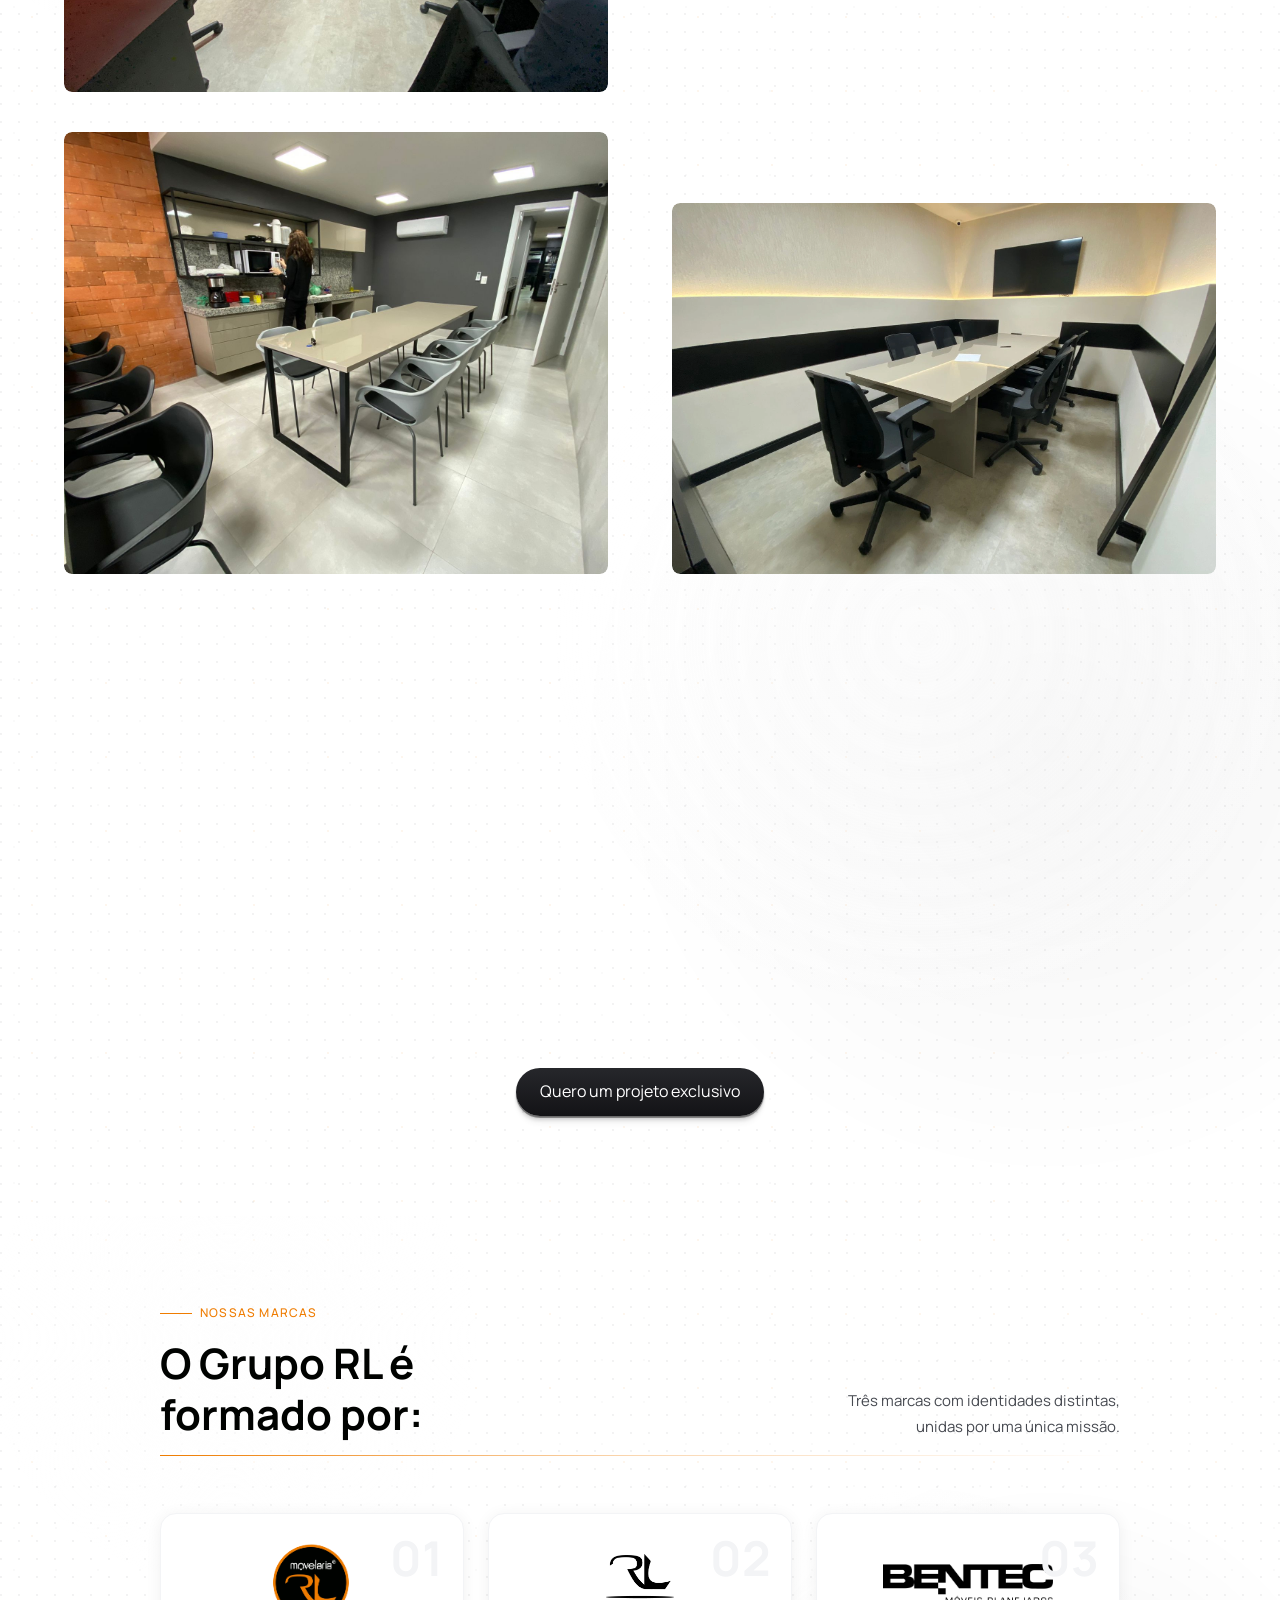
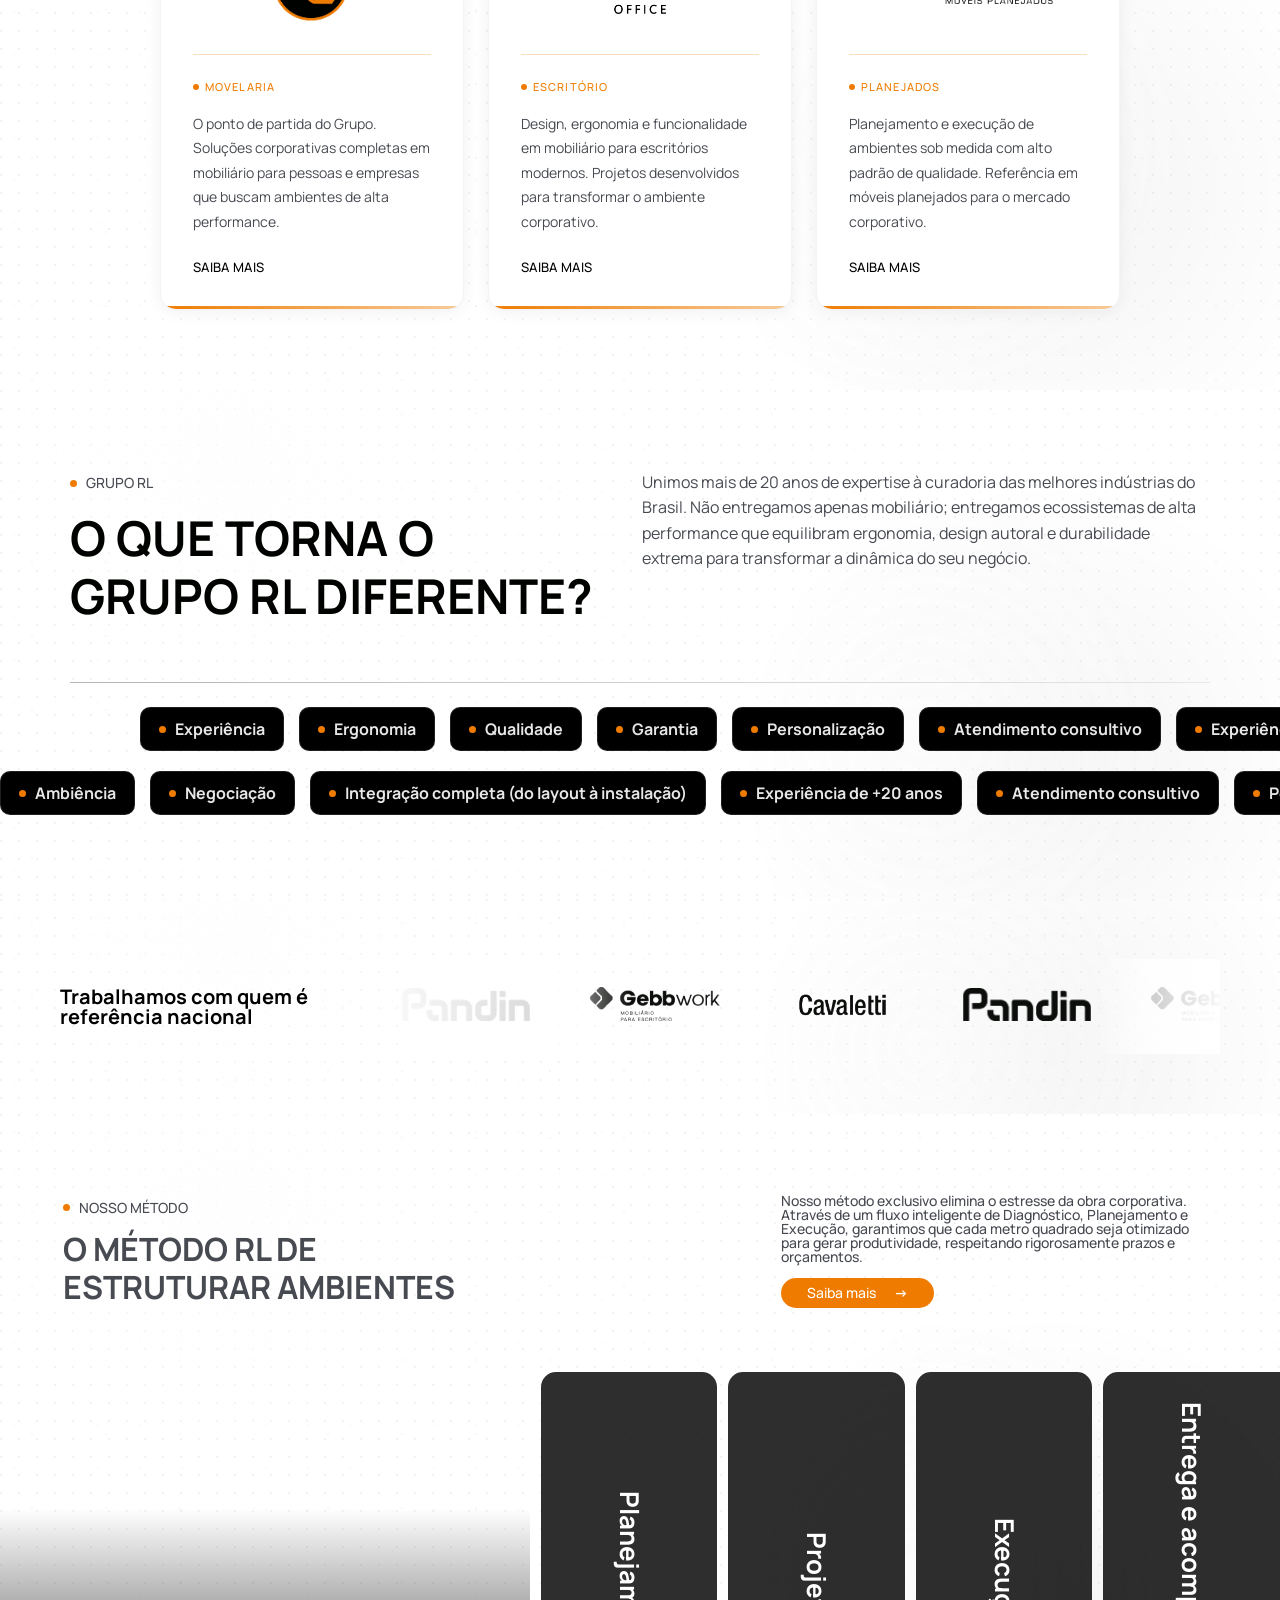
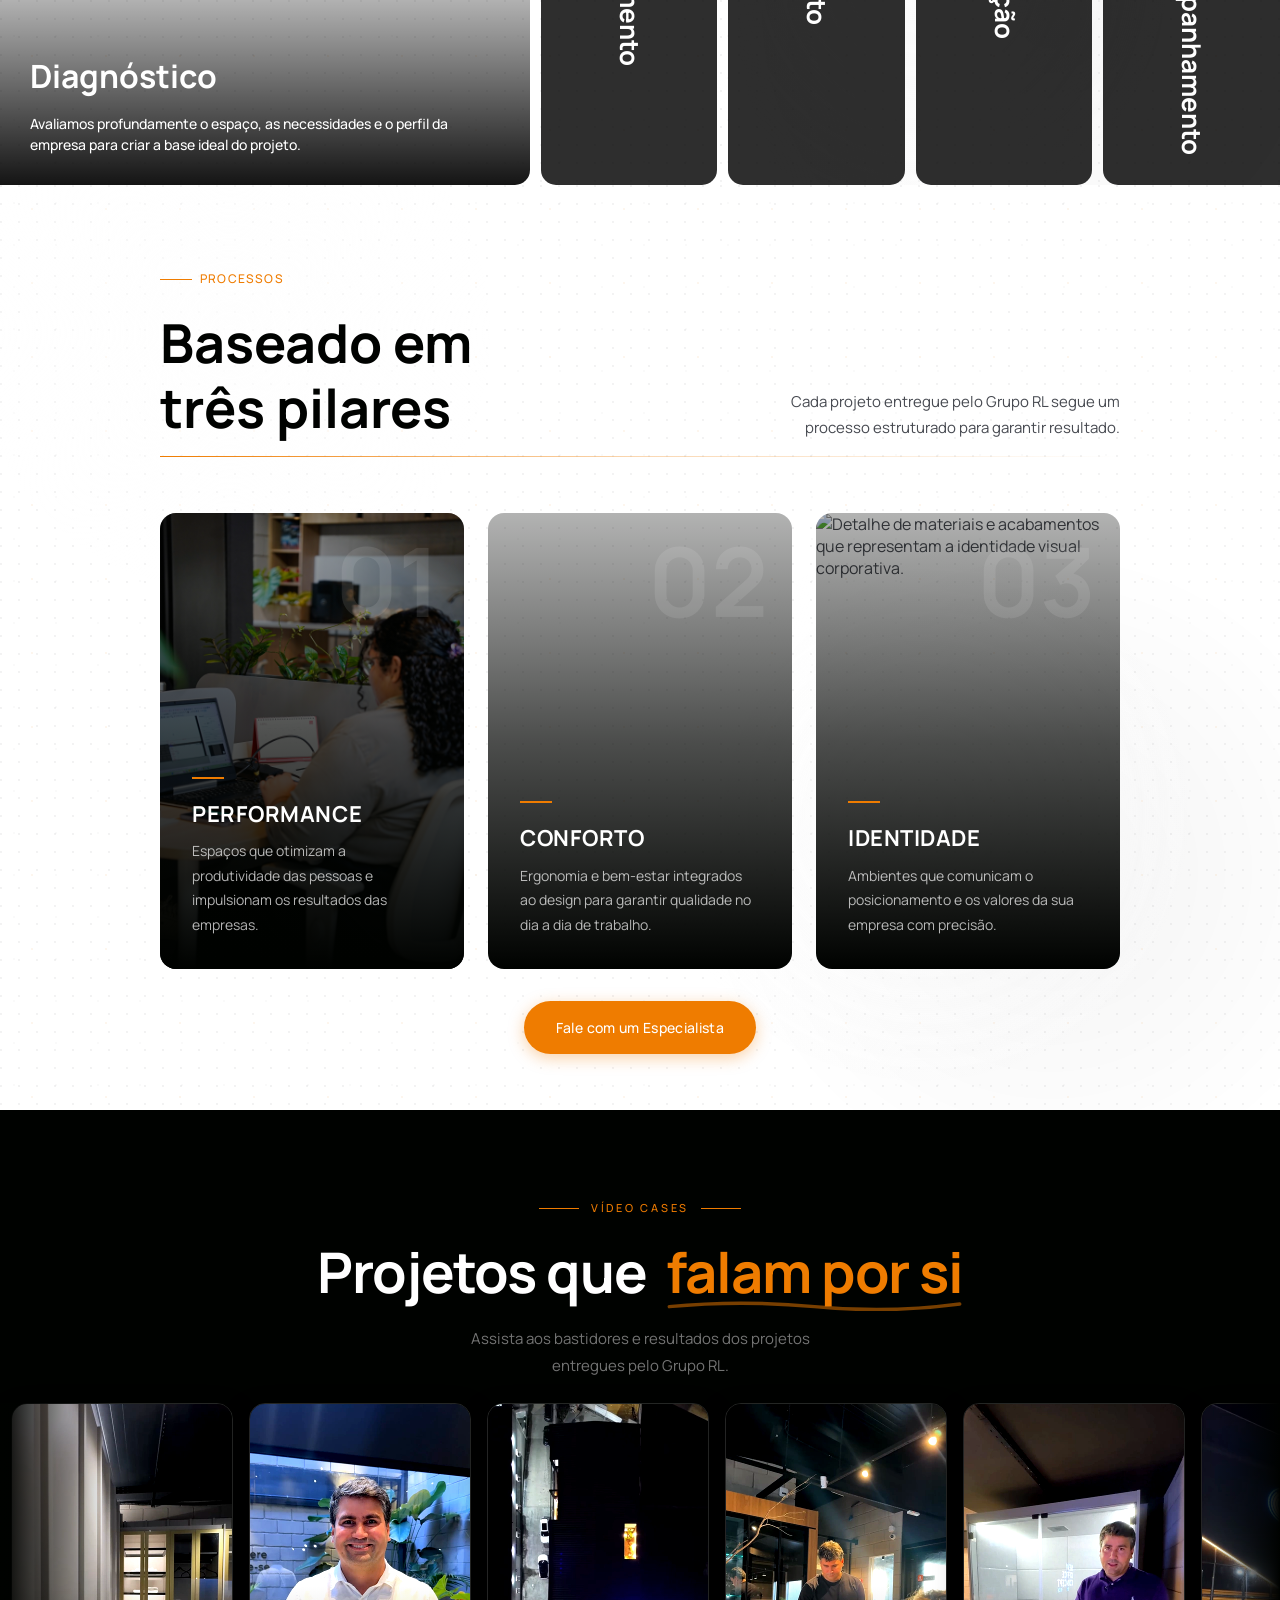
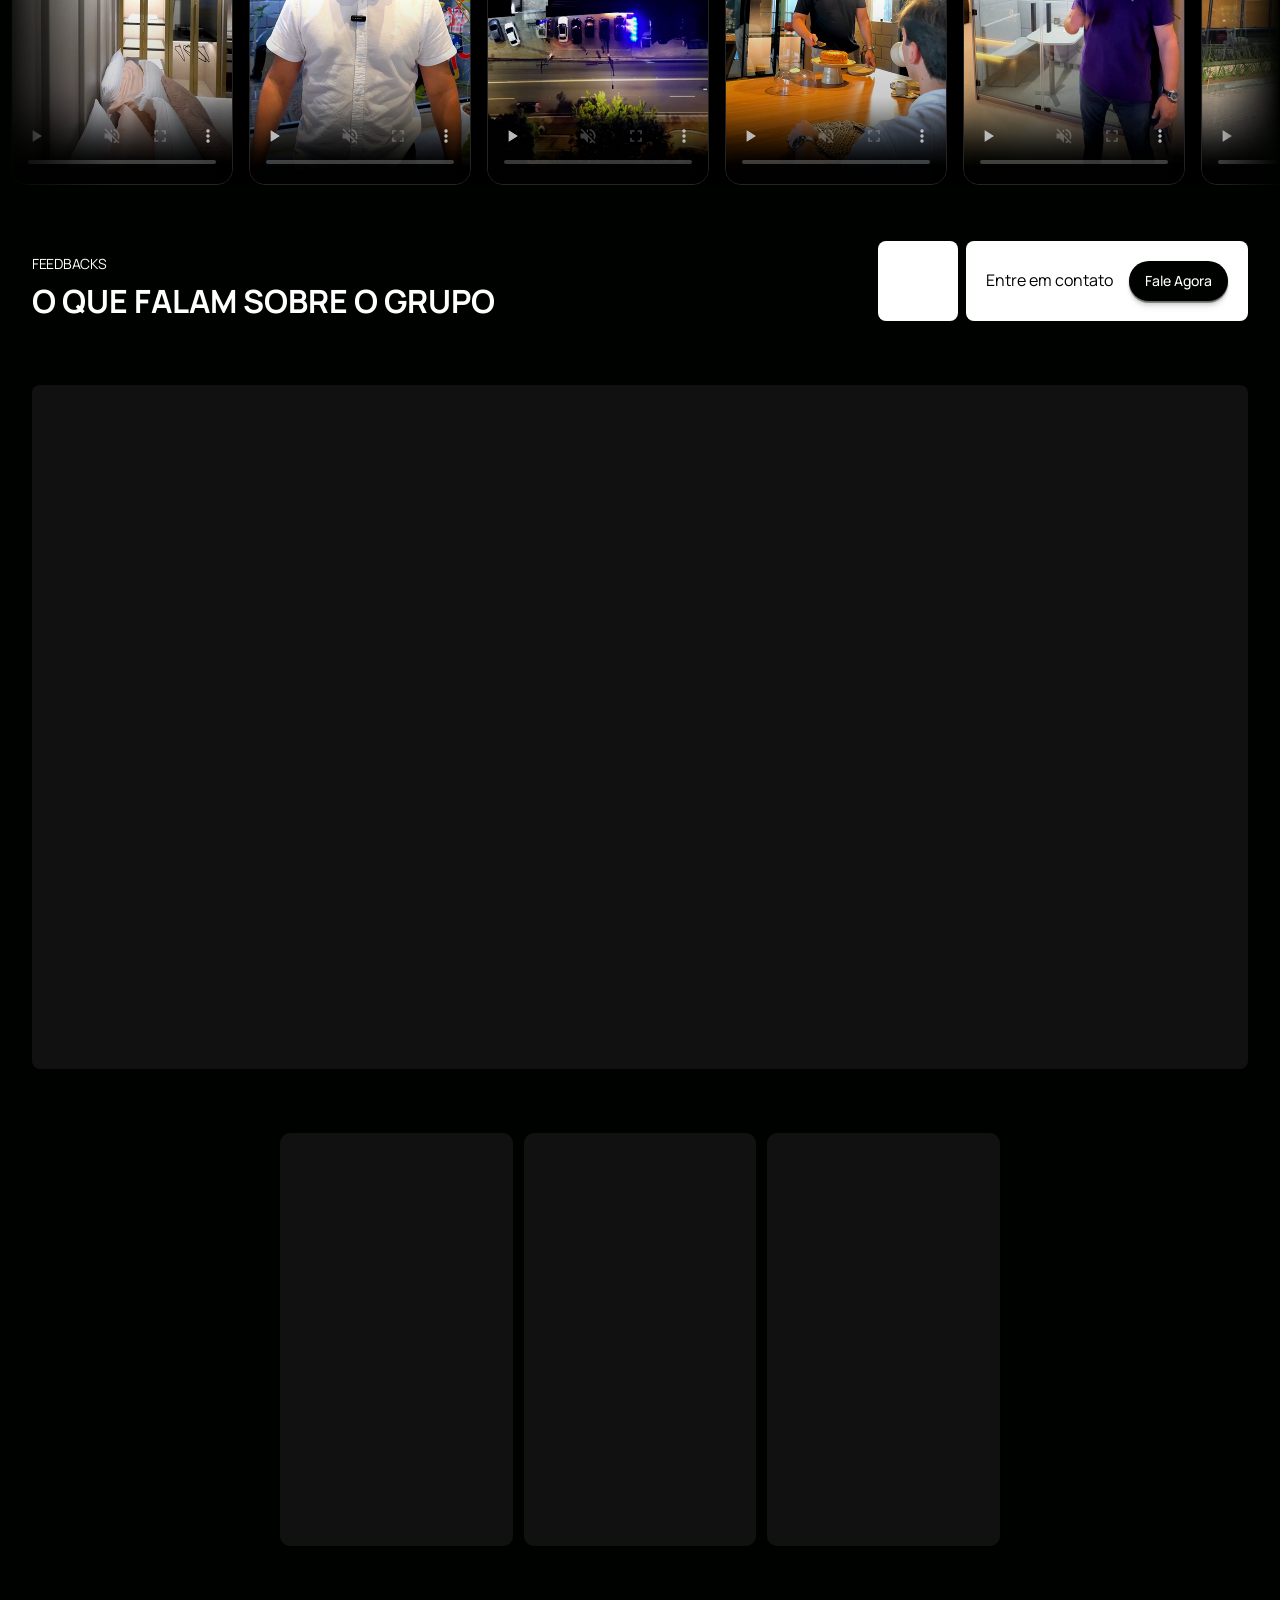
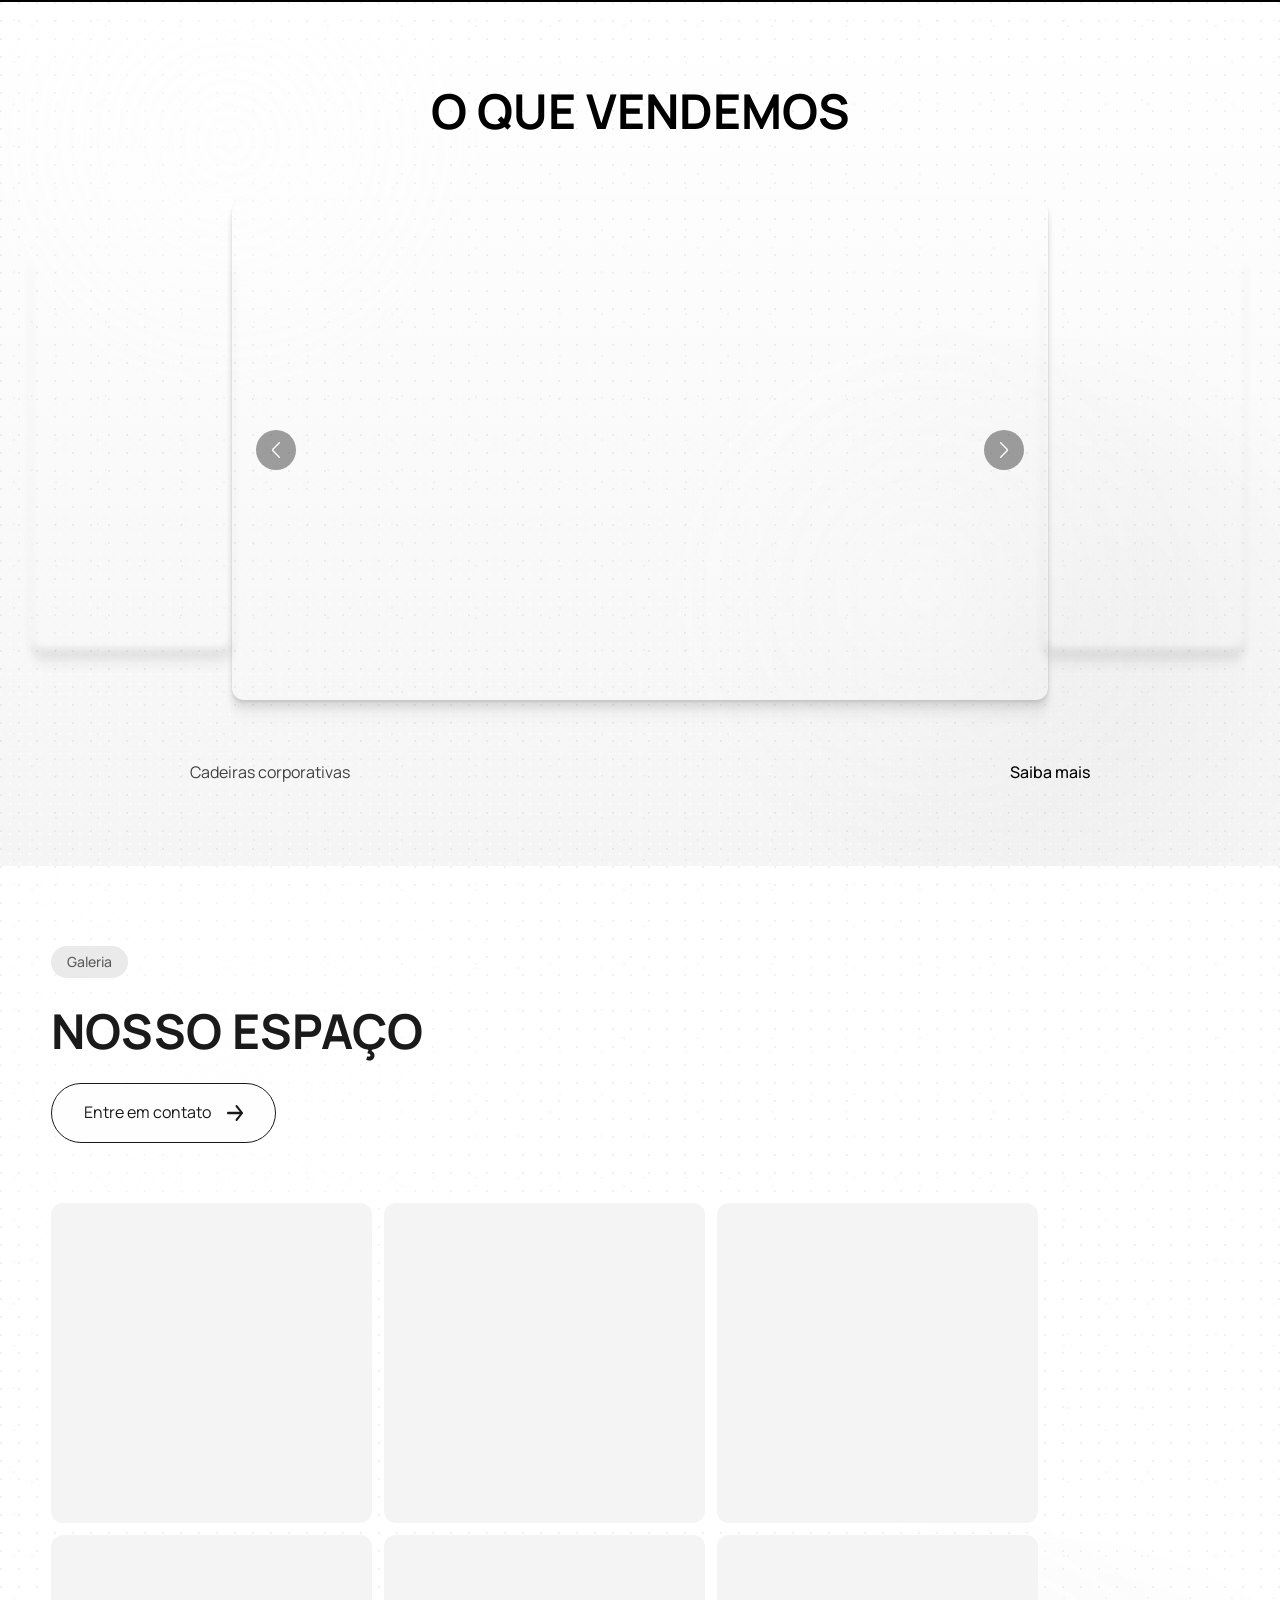
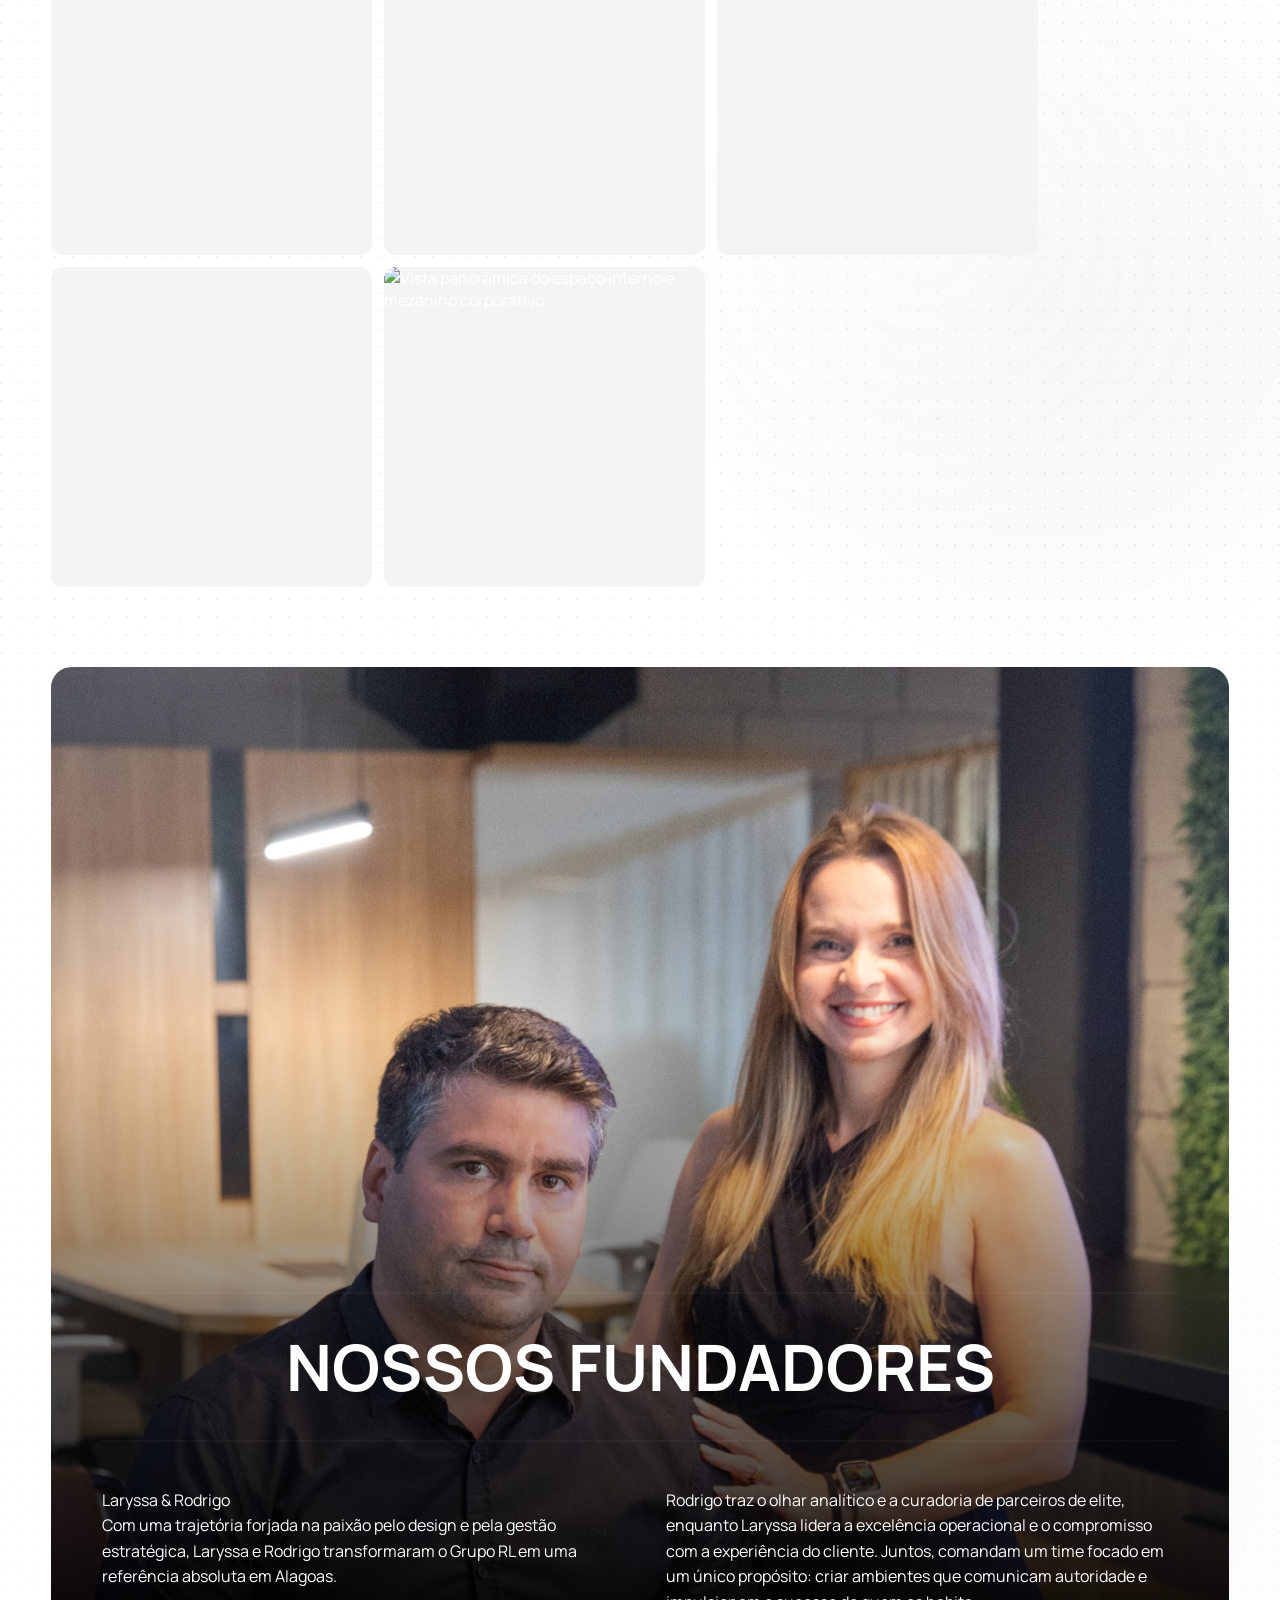
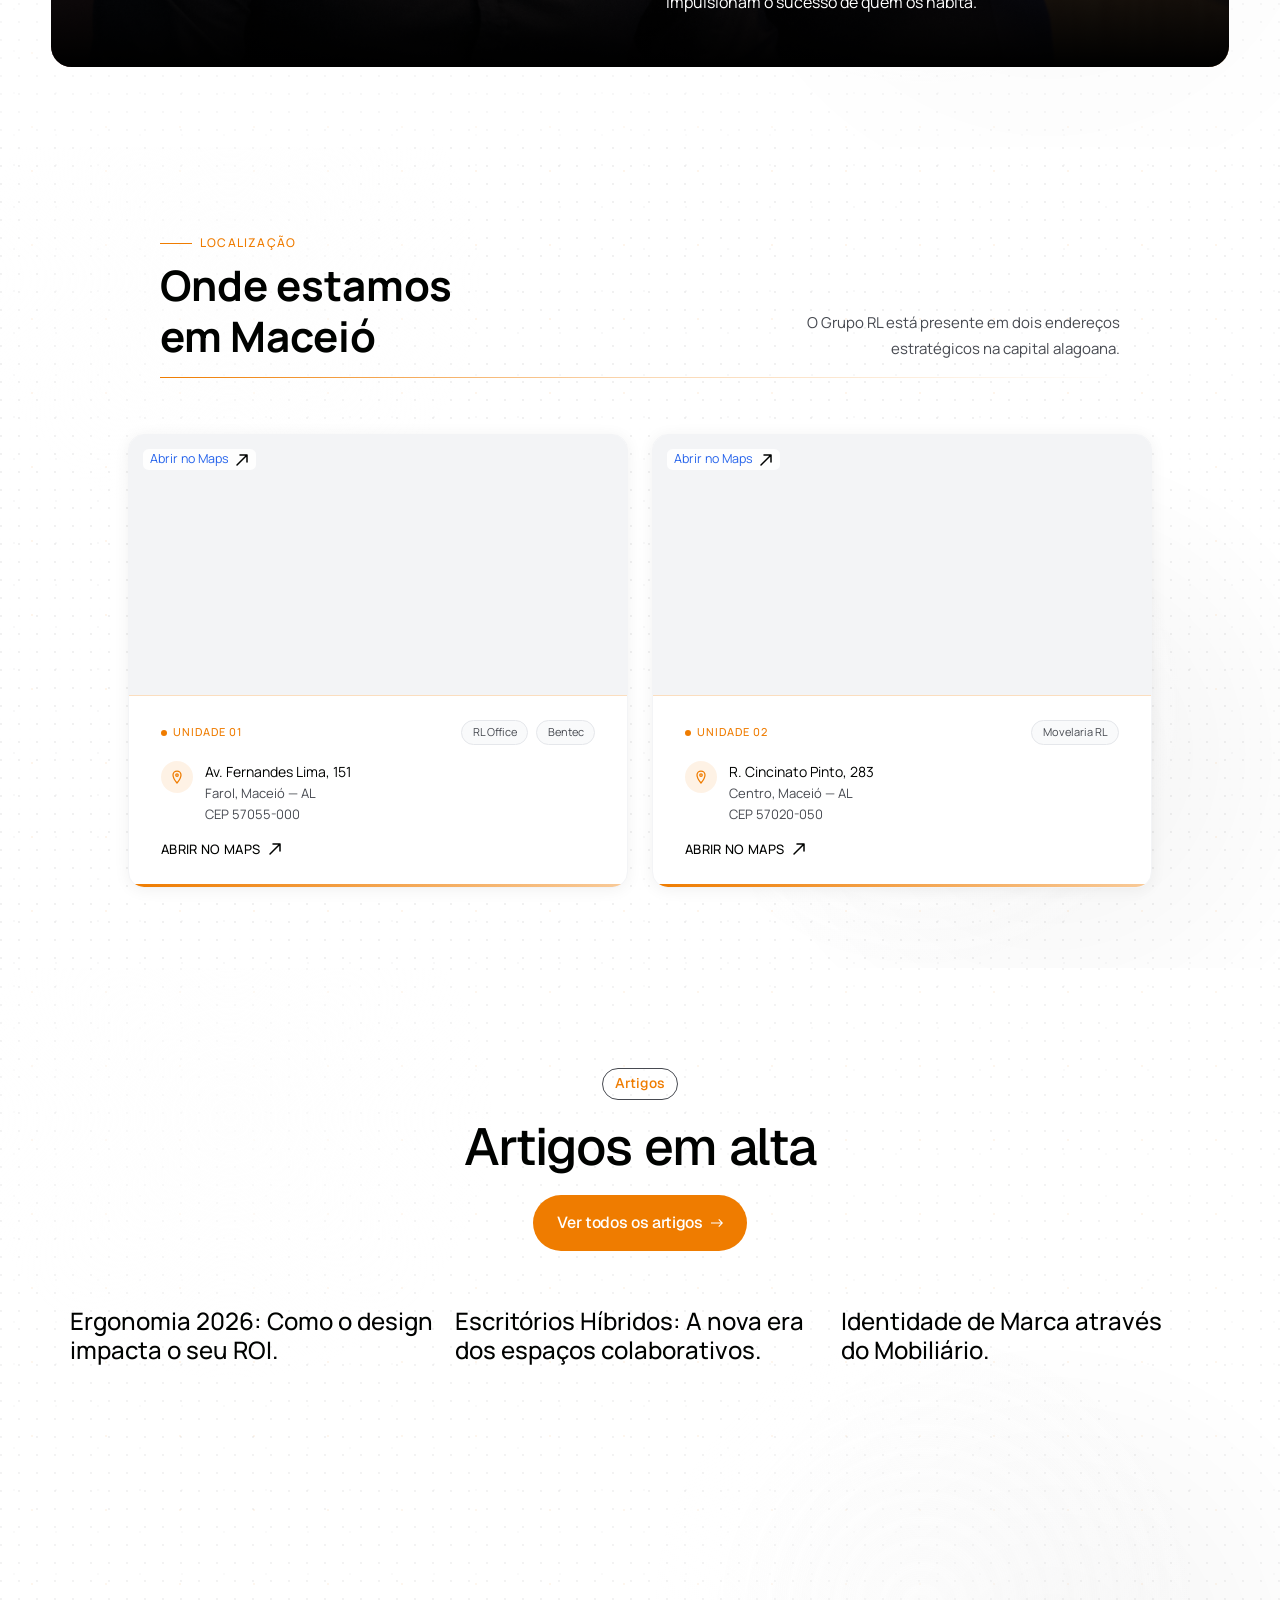
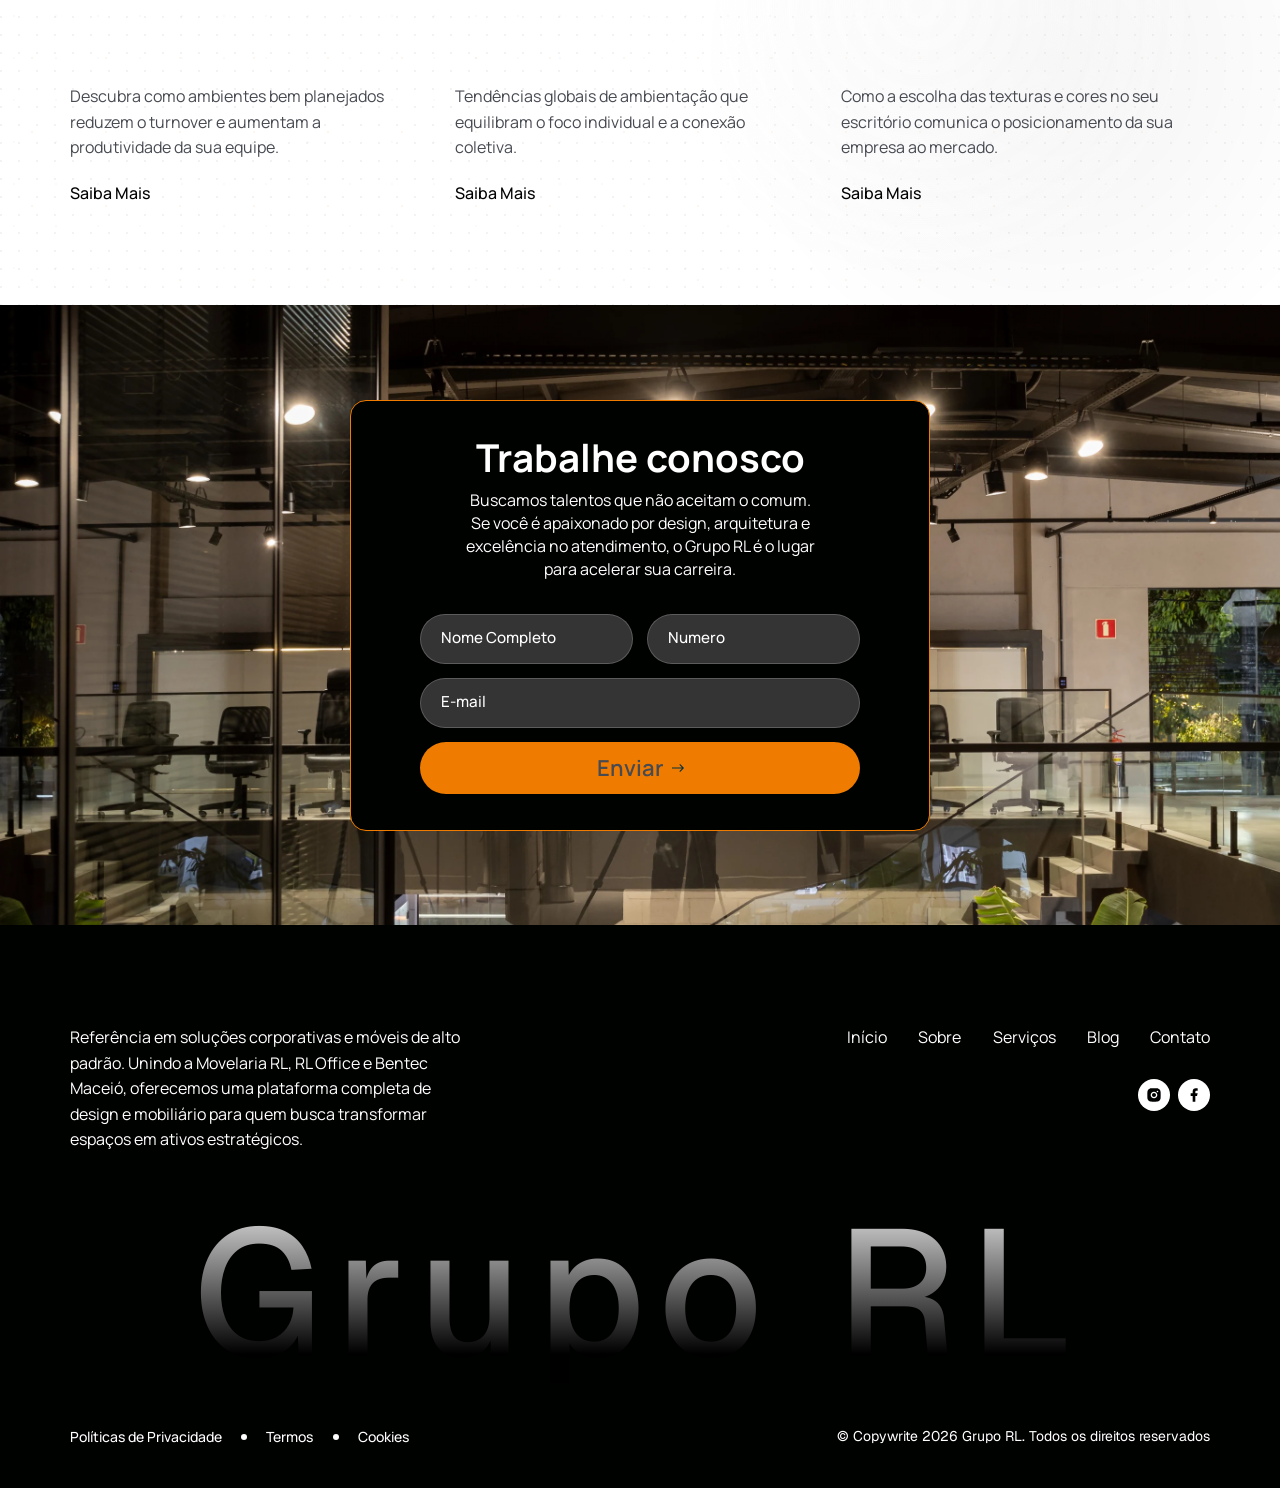
==== commit 31305bdd: "Add video controls and enhance project card images in index.html and CSS - Introduced a video contro" ====
--- a/index.html
+++ b/index.html
@@ -83,6 +83,49 @@
           />
         </div>
       </div>
+      <div class="hero__video-menu" role="group" aria-label="Controles do vídeo de fundo">
+        <button
+          type="button"
+          class="hero__video-control"
+          data-hero-video-audio
+          aria-label="Ativar áudio do vídeo"
+          aria-pressed="false"
+        >
+          <svg
+            class="hero__video-control-icon"
+            viewBox="0 0 24 24"
+            width="16"
+            height="16"
+            aria-hidden="true"
+          >
+            <path d="M11 5 6 9H3v6h3l5 4V5Z"></path>
+            <path d="M15.5 8.5a5 5 0 0 1 0 7"></path>
+            <path d="M18.5 5.5a9 9 0 0 1 0 13"></path>
+          </svg>
+          <span class="hero__video-control-text">Áudio</span>
+        </button>
+        <button
+          type="button"
+          class="hero__video-control"
+          data-hero-video-fullscreen
+          aria-label="Abrir vídeo em tela cheia"
+          aria-pressed="false"
+        >
+          <svg
+            class="hero__video-control-icon"
+            viewBox="0 0 24 24"
+            width="16"
+            height="16"
+            aria-hidden="true"
+          >
+            <path d="M8 3H5a2 2 0 0 0-2 2v3"></path>
+            <path d="M16 3h3a2 2 0 0 1 2 2v3"></path>
+            <path d="M21 16v3a2 2 0 0 1-2 2h-3"></path>
+            <path d="M8 21H5a2 2 0 0 1-2-2v-3"></path>
+          </svg>
+          <span class="hero__video-control-text">Tela cheia</span>
+        </button>
+      </div>
 
       <header class="hero__header" data-node-id="2004:9623" data-name="Header Nav">
         <div class="hero__logo" data-node-id="2010:2279" data-name="Logo">
@@ -250,11 +293,6 @@
                 alt="Recepção corporativa com poltronas claras, bancada central e copa em tons neutros."
                 data-node-id="2055:1774"
               />
-              <figcaption class="project-card__meta" data-node-id="2056:25">
-                <span class="project-card__title" data-node-id="2056:27">Sedes Corporativas</span>
-                <span class="project-card__divider" aria-hidden="true" data-node-id="2056:28"></span>
-                <span class="project-card__description" data-node-id="2056:29">Layouts inteligentes que comunicam a cultura da sua empresa.</span>
-              </figcaption>
             </figure>
 
             <figure class="project-card project-card--large" data-node-id="2055:1783" data-name="Work Item Content">
@@ -269,11 +307,19 @@
                 alt="Ambiente de trabalho com paredes coloridas, iluminação linear e estações de operação."
                 data-node-id="2055:1784"
               />
-              <figcaption class="project-card__meta" data-node-id="2055:1775">
-                <span class="project-card__title" data-node-id="2055:1777">Cozinhas de Luxo (Bentec)</span>
-                <span class="project-card__divider" aria-hidden="true" data-node-id="2055:1778"></span>
-                <span class="project-card__description" data-node-id="2055:1779">A união entre tecnologia italiana e marcenaria de precisão.</span>
-              </figcaption>
+            </figure>
+
+            <figure class="project-card project-card--medium">
+              <img
+                class="project-card__image"
+                src="assets/projects/_GDB0184.webp"
+                width="624"
+                height="426"
+                loading="lazy"
+                decoding="async"
+                sizes="(max-width: 768px) calc(100vw - 40px), (max-width: 1440px) calc((100vw - 192px) / 2), 624px"
+                alt="Projeto corporativo com mobiliário planejado e acabamento contemporâneo."
+              />
             </figure>
           </div>
 
@@ -290,11 +336,6 @@
                 alt="Espaço de convivência e apoio com mesa central, cadeiras escuras e revestimento de tijolo."
                 data-node-id="2055:1795"
               />
-              <figcaption class="project-card__meta" data-node-id="2056:35">
-                <span class="project-card__title" data-node-id="2056:37">Mobiliário de Elite</span>
-                <span class="project-card__divider" aria-hidden="true" data-node-id="2056:38"></span>
-                <span class="project-card__description" data-node-id="2056:39">Ergonomia avançada para lideranças que buscam o topo.</span>
-              </figcaption>
             </figure>
 
             <figure class="project-card project-card--medium" data-node-id="2055:1804" data-name="Work Item Content">
@@ -309,11 +350,19 @@
                 alt="Auditório compacto com fileiras de cadeiras operacionais e painel ripado ao fundo."
                 data-node-id="2055:1805"
               />
-              <figcaption class="project-card__meta" data-node-id="2056:30">
-                <span class="project-card__title" data-node-id="2056:32">Auditórios e Lounges</span>
-                <span class="project-card__divider" aria-hidden="true" data-node-id="2056:33"></span>
-                <span class="project-card__description" data-node-id="2056:34">Espaços criados para conexões reais e grandes decisões.</span>
-              </figcaption>
+            </figure>
+
+            <figure class="project-card project-card--tall">
+              <img
+                class="project-card__image"
+                src="assets/projects/_GDB0210.webp"
+                width="624"
+                height="447"
+                loading="lazy"
+                decoding="async"
+                sizes="(max-width: 768px) calc(100vw - 40px), (max-width: 1440px) calc((100vw - 192px) / 2), 624px"
+                alt="Ambiente corporativo planejado com iluminação e marcenaria sob medida."
+              />
             </figure>
           </div>
         </div>
@@ -351,7 +400,7 @@
             <article class="brand-card brand-card--movelaria" data-node-id="2125:1962" data-name="Container">
               <span class="brand-card__index" aria-hidden="true" data-node-id="2125:1980">01</span>
               <div class="brand-card__logo" data-node-id="2125:1963">
-                <div class="brand-card__logo-inner" data-node-id="2125:1964">
+                <a class="brand-card__logo-inner" href="https://www.movelariarl.com.br/" target="_blank" rel="noopener noreferrer" aria-label="Acessar site da Movelaria RL" data-node-id="2125:1964">
                   <img
                     src="assets/brands/logo-movelaria.png"
                     width="80"
@@ -360,7 +409,7 @@
                     decoding="async"
                     alt="Movelaria RL"
                   />
-                </div>
+                </a>
               </div>
               <div class="brand-card__divider" data-node-id="2125:1965"></div>
               <div class="brand-card__body" data-node-id="2125:1966">
@@ -370,7 +419,7 @@
                 <p class="brand-card__copy" data-node-id="2125:1972">
                   O ponto de partida do Grupo. Soluções corporativas completas em mobiliário para pessoas e empresas que buscam ambientes de alta performance.
                 </p>
-                <a class="brand-card__link" href="#" data-node-id="2125:1973">
+                <a class="brand-card__link" href="https://www.movelariarl.com.br/" target="_blank" rel="noopener noreferrer" data-node-id="2125:1973">
                   <span data-node-id="2125:1975">Saiba mais</span>
                   <img src="assets/brands/link-arrow.png" width="14" height="14" alt="" loading="lazy" decoding="async" data-node-id="2125:1976" />
                 </a>
@@ -410,15 +459,17 @@
             <article class="brand-card brand-card--bentec" data-node-id="2125:2000" data-name="Container">
               <span class="brand-card__index" aria-hidden="true" data-node-id="2125:2018">03</span>
               <div class="brand-card__logo" data-node-id="2125:2001">
-                <img
-                  src="assets/brands/logo-bentec.png"
-                  width="170"
-                  height="46"
-                  loading="lazy"
-                  decoding="async"
-                  alt="Bentec móveis planejados"
-                  data-node-id="2125:2002"
-                />
+                <a href="https://bentec.com.br/pt/" target="_blank" rel="noopener noreferrer" aria-label="Acessar site da Bentec">
+                  <img
+                    src="assets/brands/logo-bentec.png"
+                    width="170"
+                    height="46"
+                    loading="lazy"
+                    decoding="async"
+                    alt="Bentec móveis planejados"
+                    data-node-id="2125:2002"
+                  />
+                </a>
               </div>
               <div class="brand-card__divider" data-node-id="2125:2003"></div>
               <div class="brand-card__body" data-node-id="2125:2004">
@@ -428,7 +479,7 @@
                 <p class="brand-card__copy" data-node-id="2125:2010">
                   Planejamento e execução de ambientes sob medida com alto padrão de qualidade. Referência em móveis planejados para o mercado corporativo.
                 </p>
-                <a class="brand-card__link" href="#" data-node-id="2125:2011">
+                <a class="brand-card__link" href="https://bentec.com.br/pt/" target="_blank" rel="noopener noreferrer" data-node-id="2125:2011">
                   <span data-node-id="2125:2013">Saiba mais</span>
                   <img src="assets/brands/link-arrow.png" width="14" height="14" alt="" loading="lazy" decoding="async" data-node-id="2125:2014" />
                 </a>
@@ -466,7 +517,6 @@
         <div class="differentials__marquee">
           <div class="differentials__track">
             <ul class="differentials__row differentials__row--offset" data-node-id="2012:151">
-              <li class="differentials__tag"><span class="differentials__tag-dot" aria-hidden="true"></span><span>Soft Skills</span></li>
               <li class="differentials__tag"><span class="differentials__tag-dot" aria-hidden="true"></span><span>Experiência</span></li>
               <li class="differentials__tag"><span class="differentials__tag-dot" aria-hidden="true"></span><span>Ergonomia</span></li>
               <li class="differentials__tag"><span class="differentials__tag-dot" aria-hidden="true"></span><span>Qualidade</span></li>
@@ -474,10 +524,8 @@
               <li class="differentials__tag"><span class="differentials__tag-dot" aria-hidden="true"></span><span>Personalização</span></li>
               <li class="differentials__tag"><span class="differentials__tag-dot" aria-hidden="true"></span><span>Atendimento consultivo</span></li>
               <li class="differentials__tag"><span class="differentials__tag-dot" aria-hidden="true"></span><span>Experiência de +20 anos</span></li>
-              <li class="differentials__tag"><span class="differentials__tag-dot" aria-hidden="true"></span><span>Estratégias de posicionamento</span></li>
             </ul>
             <ul class="differentials__row differentials__row--offset" aria-hidden="true">
-              <li class="differentials__tag"><span class="differentials__tag-dot" aria-hidden="true"></span><span>Soft Skills</span></li>
               <li class="differentials__tag"><span class="differentials__tag-dot" aria-hidden="true"></span><span>Experiência</span></li>
               <li class="differentials__tag"><span class="differentials__tag-dot" aria-hidden="true"></span><span>Ergonomia</span></li>
               <li class="differentials__tag"><span class="differentials__tag-dot" aria-hidden="true"></span><span>Qualidade</span></li>
@@ -485,7 +533,6 @@
               <li class="differentials__tag"><span class="differentials__tag-dot" aria-hidden="true"></span><span>Personalização</span></li>
               <li class="differentials__tag"><span class="differentials__tag-dot" aria-hidden="true"></span><span>Atendimento consultivo</span></li>
               <li class="differentials__tag"><span class="differentials__tag-dot" aria-hidden="true"></span><span>Experiência de +20 anos</span></li>
-              <li class="differentials__tag"><span class="differentials__tag-dot" aria-hidden="true"></span><span>Estratégias de posicionamento</span></li>
             </ul>
           </div>
         </div>
@@ -493,8 +540,6 @@
         <div class="differentials__marquee">
           <div class="differentials__track differentials__track--reverse">
             <ul class="differentials__row" data-node-id="2012:182">
-              <li class="differentials__tag differentials__tag--active"><span class="differentials__tag-dot" aria-hidden="true"></span><span>Soft Skills</span></li>
-              <li class="differentials__tag differentials__tag--active"><span class="differentials__tag-dot" aria-hidden="true"></span><span>Fire Networking</span></li>
               <li class="differentials__tag"><span class="differentials__tag-dot" aria-hidden="true"></span><span>Ambiência</span></li>
               <li class="differentials__tag"><span class="differentials__tag-dot" aria-hidden="true"></span><span>Negociação</span></li>
               <li class="differentials__tag"><span class="differentials__tag-dot" aria-hidden="true"></span><span>Integração completa (do layout à instalação)</span></li>
@@ -502,11 +547,8 @@
               <li class="differentials__tag"><span class="differentials__tag-dot" aria-hidden="true"></span><span>Atendimento consultivo</span></li>
               <li class="differentials__tag"><span class="differentials__tag-dot" aria-hidden="true"></span><span>Personalização</span></li>
               <li class="differentials__tag"><span class="differentials__tag-dot" aria-hidden="true"></span><span>Garantia</span></li>
-              <li class="differentials__tag"><span class="differentials__tag-dot" aria-hidden="true"></span><span>Estratégias de posicionamento</span></li>
             </ul>
             <ul class="differentials__row" aria-hidden="true">
-              <li class="differentials__tag differentials__tag--active"><span class="differentials__tag-dot" aria-hidden="true"></span><span>Soft Skills</span></li>
-              <li class="differentials__tag differentials__tag--active"><span class="differentials__tag-dot" aria-hidden="true"></span><span>Fire Networking</span></li>
               <li class="differentials__tag"><span class="differentials__tag-dot" aria-hidden="true"></span><span>Ambiência</span></li>
               <li class="differentials__tag"><span class="differentials__tag-dot" aria-hidden="true"></span><span>Negociação</span></li>
               <li class="differentials__tag"><span class="differentials__tag-dot" aria-hidden="true"></span><span>Integração completa (do layout à instalação)</span></li>
@@ -514,7 +556,6 @@
               <li class="differentials__tag"><span class="differentials__tag-dot" aria-hidden="true"></span><span>Atendimento consultivo</span></li>
               <li class="differentials__tag"><span class="differentials__tag-dot" aria-hidden="true"></span><span>Personalização</span></li>
               <li class="differentials__tag"><span class="differentials__tag-dot" aria-hidden="true"></span><span>Garantia</span></li>
-              <li class="differentials__tag"><span class="differentials__tag-dot" aria-hidden="true"></span><span>Estratégias de posicionamento</span></li>
             </ul>
           </div>
         </div>
@@ -706,7 +747,6 @@
         <div class="processes__cta-wrap" data-node-id="2125:2069">
           <a class="processes__cta" href="#contato" data-node-id="2125:2070">
             <span data-node-id="2125:2072">Fale com um Especialista</span>
-            <img src="assets/processes/process-cta-icon.png" width="16" height="16" loading="lazy" decoding="async" alt="" data-node-id="2125:2073" />
           </a>
         </div>
       </div>
@@ -736,19 +776,11 @@
                 width="220"
                 height="380"
                 preload="none"
+                controls
                 muted
                 playsinline
                 aria-label="Vídeo: Escritório Corporativo Sector A"
               ></video>
-              <span class="video-case-card__index">01</span>
-              <div class="video-case-card__content">
-                <button type="button" class="video-case-card__play" aria-label="Reproduzir vídeo Escritório Corporativo Sector A">
-                  <img src="assets/video-cases/play-icon.svg" width="18" height="18" alt="" />
-                </button>
-                <span class="video-case-card__line" aria-hidden="true"></span>
-                <p class="video-case-card__meta">Mobiliário Executivo · 2:34</p>
-                <span>Escritório Corporativo Sector A</span>
-              </div>
             </article>
 
             <article class="video-case-card" data-node-id="2128:2214">
@@ -759,19 +791,11 @@
                 width="220"
                 height="380"
                 preload="none"
+                controls
                 muted
                 playsinline
                 aria-label="Vídeo: Ambiente Planejado Residencial Premium"
               ></video>
-              <span class="video-case-card__index">02</span>
-              <div class="video-case-card__content">
-                <button type="button" class="video-case-card__play" aria-label="Reproduzir vídeo Ambiente Planejado Residencial Premium">
-                  <img src="assets/video-cases/play-icon.svg" width="18" height="18" alt="" />
-                </button>
-                <span class="video-case-card__line" aria-hidden="true"></span>
-                <p class="video-case-card__meta">Móveis Sob Medida · 1:58</p>
-                <span>Ambiente Planejado Residencial Premium</span>
-              </div>
             </article>
 
             <article class="video-case-card" data-node-id="2128:2230">
@@ -782,19 +806,11 @@
                 width="220"
                 height="380"
                 preload="none"
+                controls
                 muted
                 playsinline
                 aria-label="Vídeo: Showroom Corporativo Farol"
               ></video>
-              <span class="video-case-card__index">03</span>
-              <div class="video-case-card__content">
-                <button type="button" class="video-case-card__play" aria-label="Reproduzir vídeo Showroom Corporativo Farol">
-                  <img src="assets/video-cases/play-icon.svg" width="18" height="18" alt="" />
-                </button>
-                <span class="video-case-card__line" aria-hidden="true"></span>
-                <p class="video-case-card__meta">Projeto Completo · 3:12</p>
-                <span>Showroom Corporativo Farol</span>
-              </div>
             </article>
 
             <article class="video-case-card" data-node-id="2128:2246">
@@ -805,19 +821,11 @@
                 width="220"
                 height="380"
                 preload="none"
+                controls
                 muted
                 playsinline
                 aria-label="Vídeo: Sala de Reuniões Empresa Jurídica"
               ></video>
-              <span class="video-case-card__index">04</span>
-              <div class="video-case-card__content">
-                <button type="button" class="video-case-card__play" aria-label="Reproduzir vídeo Sala de Reuniões Empresa Jurídica">
-                  <img src="assets/video-cases/play-icon.svg" width="18" height="18" alt="" />
-                </button>
-                <span class="video-case-card__line" aria-hidden="true"></span>
-                <p class="video-case-card__meta">Mobiliário Executivo · 2:07</p>
-                <span>Sala de Reuniões Empresa Jurídica</span>
-              </div>
             </article>
 
             <article class="video-case-card" data-node-id="2128:2262">
@@ -828,19 +836,11 @@
                 width="220"
                 height="380"
                 preload="none"
+                controls
                 muted
                 playsinline
                 aria-label="Vídeo: Open Space Startup de Tecnologia"
               ></video>
-              <span class="video-case-card__index">05</span>
-              <div class="video-case-card__content">
-                <button type="button" class="video-case-card__play" aria-label="Reproduzir vídeo Open Space Startup de Tecnologia">
-                  <img src="assets/video-cases/play-icon.svg" width="18" height="18" alt="" />
-                </button>
-                <span class="video-case-card__line" aria-hidden="true"></span>
-                <p class="video-case-card__meta">Móveis Sob Medida · 1:45</p>
-                <span>Open Space Startup de Tecnologia</span>
-              </div>
             </article>
 
             <article class="video-case-card" data-node-id="2128:2278">
@@ -851,39 +851,14 @@
                 width="220"
                 height="380"
                 preload="none"
+                controls
                 muted
                 playsinline
                 aria-label="Vídeo: Recepção Clínica Médica Premium"
               ></video>
-              <span class="video-case-card__index">06</span>
-              <div class="video-case-card__content">
-                <button type="button" class="video-case-card__play" aria-label="Reproduzir vídeo Recepção Clínica Médica Premium">
-                  <img src="assets/video-cases/play-icon.svg" width="18" height="18" alt="" />
-                </button>
-                <span class="video-case-card__line" aria-hidden="true"></span>
-                <p class="video-case-card__meta">Projeto Completo · 2:20</p>
-                <span>Recepção Clínica Médica Premium</span>
-              </div>
             </article>
           </div>
         </div>
-
-        <footer class="video-cases__footer" data-node-id="2128:2181">
-          <div class="video-cases__controls">
-            <button type="button" class="video-cases__nav-btn" aria-label="Cases anteriores">
-              <img src="assets/video-cases/nav-left.svg" width="16" height="16" alt="" />
-            </button>
-            <button type="button" class="video-cases__nav-btn" aria-label="Próximos cases">
-              <img src="assets/video-cases/nav-right.svg" width="16" height="16" alt="" />
-            </button>
-            <span class="video-cases__count">6 cases disponíveis</span>
-          </div>
-
-          <a class="video-cases__cta" href="#galeria">
-            <span>Ver todos os cases</span>
-            <img src="assets/video-cases/cta-arrow.svg" width="16" height="16" alt="" />
-          </a>
-        </footer>
       </div>
     </section>
 
@@ -1060,7 +1035,7 @@
             <img src="assets/gallery/gallery-07-grid.webp" width="900" height="601" loading="lazy" decoding="async" alt="Área social ampla com mesas redondas e iluminação decorativa." />
           </article>
           <article class="gallery__item" data-node-id="2010:2626">
-            <img src="assets/gallery/gallery-08-grid.webp" width="900" height="1350" loading="lazy" decoding="async" alt="Vista panorâmica do espaço interno e mezanino corporativo." />
+            <img src="assets/projects/Sarah Medeiros - RL OFFICE  (32).webp" width="900" height="1350" loading="lazy" decoding="async" alt="Vista panorâmica do espaço interno e mezanino corporativo." />
           </article>
         </div>
       </div>
@@ -1356,27 +1331,146 @@
     (function () {
       var wrap = document.querySelector('.hero__video[data-youtube-src]');
       if (!wrap) return;
+      var fullscreenTarget = wrap.closest('.hero');
       var poster = wrap.querySelector('.hero__video-poster');
       var url = wrap.getAttribute('data-youtube-src');
+      var audioBtn = document.querySelector('[data-hero-video-audio]');
+      var fullscreenBtn = document.querySelector('[data-hero-video-fullscreen]');
+      var iframe = null;
+      var iframeLoaded = false;
+      var audioEnabled = false;
       if (!url) return;
 
+      function getPlayerUrl() {
+        try {
+          var parsed = new URL(url);
+          parsed.searchParams.set('autoplay', '1');
+          parsed.searchParams.set('mute', audioEnabled ? '0' : '1');
+          parsed.searchParams.set('playsinline', '1');
+          parsed.searchParams.set('controls', '0');
+          parsed.searchParams.set('rel', '0');
+          parsed.searchParams.set('modestbranding', '1');
+          parsed.searchParams.set('enablejsapi', '1');
+          if (/^https?:$/.test(window.location.protocol)) {
+            parsed.searchParams.set('origin', window.location.origin);
+          }
+          return parsed.toString();
+        } catch (e) {
+          return url;
+        }
+      }
+
+      function sendYoutubeCommand(func, args) {
+        if (!iframe || !iframe.contentWindow || !iframeLoaded) return;
+        iframe.contentWindow.postMessage(
+          JSON.stringify({
+            event: 'command',
+            func: func,
+            args: args || []
+          }),
+          '*'
+        );
+      }
+
+      function syncAudioButton() {
+        if (!audioBtn) return;
+        audioBtn.setAttribute('aria-pressed', audioEnabled ? 'true' : 'false');
+        audioBtn.setAttribute('aria-label', audioEnabled ? 'Silenciar vídeo' : 'Ativar áudio do vídeo');
+        audioBtn.classList.toggle('hero__video-control--active', audioEnabled);
+      }
+
+      function applyAudioState() {
+        syncAudioButton();
+        if (!iframeLoaded) return;
+        if (audioEnabled) {
+          sendYoutubeCommand('unMute');
+          sendYoutubeCommand('setVolume', [72]);
+          sendYoutubeCommand('playVideo');
+          window.setTimeout(function () {
+            if (!audioEnabled) return;
+            sendYoutubeCommand('unMute');
+            sendYoutubeCommand('setVolume', [72]);
+          }, 450);
+        } else {
+          sendYoutubeCommand('mute');
+        }
+      }
+
       function inject() {
-        if (wrap.querySelector('iframe.hero__video-iframe')) return;
-        var iframe = document.createElement('iframe');
+        if (iframe) return;
+        iframe = document.createElement('iframe');
         iframe.className = 'hero__video-iframe';
-        iframe.src = url;
+        iframe.src = getPlayerUrl();
         iframe.title = 'Vídeo institucional do Grupo RL no YouTube';
         iframe.setAttribute(
           'allow',
-          'accelerometer; autoplay; clipboard-write; encrypted-media; gyroscope; picture-in-picture; web-share'
+          'accelerometer; autoplay; clipboard-write; encrypted-media; fullscreen; gyroscope; picture-in-picture; web-share'
         );
         iframe.setAttribute('referrerpolicy', 'strict-origin-when-cross-origin');
         iframe.setAttribute('allowfullscreen', '');
+        iframe.addEventListener('load', function () {
+          iframeLoaded = true;
+          applyAudioState();
+        });
         if (poster && poster.parentNode) {
           poster.parentNode.removeChild(poster);
         }
         wrap.appendChild(iframe);
       }
+
+      if (audioBtn) {
+        audioBtn.addEventListener('click', function () {
+          audioEnabled = !audioEnabled;
+          inject();
+          applyAudioState();
+        });
+      }
+
+      function getFullscreenElement() {
+        return document.fullscreenElement || document.webkitFullscreenElement;
+      }
+
+      function requestFullscreen(el) {
+        var method = el.requestFullscreen || el.webkitRequestFullscreen;
+        if (!method) return null;
+        return method.call(el);
+      }
+
+      function exitFullscreen() {
+        var method = document.exitFullscreen || document.webkitExitFullscreen;
+        if (!method) return null;
+        return method.call(document);
+      }
+
+      if (fullscreenBtn && fullscreenTarget) {
+        if (!fullscreenTarget.requestFullscreen && !fullscreenTarget.webkitRequestFullscreen) {
+          fullscreenBtn.disabled = true;
+          fullscreenBtn.setAttribute('aria-label', 'Tela cheia indisponível neste navegador');
+        } else {
+          fullscreenBtn.addEventListener('click', function () {
+            var isFullscreen = getFullscreenElement() === fullscreenTarget;
+            var result = isFullscreen ? exitFullscreen() : requestFullscreen(fullscreenTarget);
+            if (result && result.catch) {
+              result.catch(function () {});
+            }
+          });
+        }
+
+        function syncFullscreenButton() {
+          var isFullscreen = getFullscreenElement() === fullscreenTarget;
+          fullscreenBtn.setAttribute('aria-pressed', isFullscreen ? 'true' : 'false');
+          fullscreenBtn.setAttribute(
+            'aria-label',
+            isFullscreen ? 'Sair da tela cheia' : 'Abrir vídeo em tela cheia'
+          );
+          fullscreenBtn.classList.toggle('hero__video-control--active', isFullscreen);
+        }
+
+        document.addEventListener('fullscreenchange', syncFullscreenButton);
+        document.addEventListener('webkitfullscreenchange', syncFullscreenButton);
+      }
+
+      syncAudioButton();
 
       if ('requestIdleCallback' in window) {
         requestIdleCallback(
@@ -1512,76 +1606,6 @@
       timelineCards.forEach(function (el) {
         io.observe(el);
       });
-    })();
-
-    (function () {
-      var section = document.querySelector('.video-cases');
-      if (!section) return;
-      var track = section.querySelector('.video-cases__track');
-      var prevNav = section.querySelector('.video-cases__nav-btn[aria-label="Cases anteriores"]');
-      var nextNav = section.querySelector('.video-cases__nav-btn[aria-label="Próximos cases"]');
-
-      section.querySelectorAll('.video-case-card').forEach(function (card) {
-        var video = card.querySelector('.video-case-card__video');
-        var btn = card.querySelector('.video-case-card__play');
-        if (!video || !btn) return;
-
-        video.addEventListener('play', function () {
-          card.classList.add('video-case-card--playing');
-        });
-        video.addEventListener('pause', function () {
-          card.classList.remove('video-case-card--playing');
-        });
-
-        btn.addEventListener('click', function () {
-          section.querySelectorAll('.video-case-card__video').forEach(function (v) {
-            if (v !== video) {
-              v.pause();
-            }
-          });
-          if (video.paused) {
-            video.play().catch(function () {});
-          } else {
-            video.pause();
-          }
-        });
-      });
-
-      if (!track || !prevNav || !nextNav) return;
-
-      function getStep() {
-        var firstCard = track.querySelector('.video-case-card');
-        if (!firstCard) return Math.max(220, track.clientWidth * 0.85);
-        var styles = window.getComputedStyle(track);
-        var gap = parseFloat(styles.columnGap || styles.gap || '0') || 0;
-        return firstCard.getBoundingClientRect().width + gap;
-      }
-
-      function updateNavState() {
-        var maxScroll = Math.max(0, track.scrollWidth - track.clientWidth);
-        var atStart = track.scrollLeft <= 2;
-        var atEnd = track.scrollLeft >= maxScroll - 2;
-
-        prevNav.disabled = atStart;
-        nextNav.disabled = atEnd;
-      }
-
-      function scrollByStep(direction) {
-        track.scrollBy({
-          left: getStep() * direction,
-          behavior: 'smooth'
-        });
-      }
-
-      prevNav.addEventListener('click', function () {
-        scrollByStep(-1);
-      });
-      nextNav.addEventListener('click', function () {
-        scrollByStep(1);
-      });
-      track.addEventListener('scroll', updateNavState, { passive: true });
-      window.addEventListener('resize', updateNavState);
-      updateNavState();
     })();
 
     (function () {
--- a/css/hero.css
+++ b/css/hero.css
@@ -68,6 +68,25 @@
   background: #090807;
 }
 
+.hero:fullscreen,
+.hero:-webkit-full-screen {
+  position: fixed;
+  inset: 0;
+  width: 100%;
+  height: 100%;
+  min-height: 100%;
+  padding: 0;
+  background: #090807;
+}
+
+.hero:fullscreen .hero__header,
+.hero:fullscreen .hero__headline,
+.hero:-webkit-full-screen .hero__header,
+.hero:-webkit-full-screen .hero__headline {
+  opacity: 0;
+  pointer-events: none;
+}
+
 .hero__media::before {
   content: "";
   position: absolute;
@@ -127,6 +146,83 @@
   z-index: 0;
 }
 
+.hero__video-menu {
+  position: absolute;
+  right: clamp(20px, 4.444vw, 64px);
+  bottom: max(28px, env(safe-area-inset-bottom));
+  z-index: 4;
+  display: flex;
+  align-items: center;
+  gap: 6px;
+  padding: 4px;
+  background: rgba(0, 2, 0, 0.34);
+  border: 1px solid rgba(254, 254, 254, 0.28);
+  border-radius: 999px;
+  box-shadow: 0 18px 48px rgba(0, 0, 0, 0.28);
+  backdrop-filter: blur(18px);
+}
+
+.hero__video-control {
+  box-sizing: border-box;
+  display: inline-flex;
+  align-items: center;
+  justify-content: center;
+  gap: 7px;
+  min-width: 40px;
+  min-height: 40px;
+  padding: 7px 12px;
+  background: rgba(254, 254, 254, 0.1);
+  border: 1px solid rgba(254, 254, 254, 0.14);
+  border-radius: 999px;
+  color: var(--neutral-white-10);
+  font-family: inherit;
+  font-size: 12px;
+  font-weight: 700;
+  line-height: 1;
+  cursor: pointer;
+  text-shadow: 0 1px 2px rgba(0, 0, 0, 0.35);
+  transition:
+    background-color 180ms ease,
+    border-color 180ms ease,
+    color 180ms ease,
+    transform 180ms ease;
+  touch-action: manipulation;
+  white-space: nowrap;
+}
+
+.hero__video-control:hover,
+.hero__video-control--active {
+  background: var(--neutral-white-10);
+  border-color: var(--neutral-white-10);
+  color: var(--neutral-black-101);
+  text-shadow: none;
+}
+
+.hero__video-control:disabled {
+  opacity: 0.46;
+  cursor: not-allowed;
+}
+
+.hero__video-control:active {
+  transform: scale(0.97);
+}
+
+.hero__video-control:focus-visible {
+  outline: 2px solid var(--brand-color-secondary);
+  outline-offset: 3px;
+}
+
+.hero__video-control-icon {
+  flex: 0 0 auto;
+  width: 16px;
+  height: 16px;
+  fill: none;
+  stroke: currentColor;
+  stroke-linecap: round;
+  stroke-linejoin: round;
+  stroke-width: 2;
+}
+
 .hero__header,
 .hero__headline {
   position: relative;
@@ -156,7 +252,8 @@
 .hero__nav a,
 .hero__btn-ghost,
 .hero__btn-icon,
-.hero__cta {
+.hero__cta,
+.hero__video-control {
   touch-action: manipulation;
 }
 
@@ -455,6 +552,18 @@
 
   .hero__headline {
     width: min(100%, 562px);
+    padding-bottom: 56px;
+  }
+
+  .hero__video-menu {
+    right: 50%;
+    bottom: max(18px, env(safe-area-inset-bottom));
+    transform: translateX(50%);
+  }
+
+  .hero__video-control {
+    padding-inline: 12px;
+    font-size: 12px;
   }
 
   .hero__title {
@@ -477,7 +586,8 @@
   .hero__nav a,
   .hero__btn-ghost,
   .hero__btn-icon,
-  .hero__cta {
+  .hero__cta,
+  .hero__video-control {
     transition: none;
   }
 
--- a/css/projects.css
+++ b/css/projects.css
@@ -77,6 +77,8 @@
   gap: 16px;
   margin: 0;
   min-width: 0;
+  overflow: hidden;
+  border-radius: 8px;
 }
 
 .project-card__image {
@@ -85,6 +87,17 @@
   height: auto;
   border-radius: 8px;
   object-fit: cover;
+  transform: scale(1);
+  transition: transform 280ms ease;
+  transform-origin: center;
+}
+
+.project-card:hover .project-card__image {
+  transform: scale(1.06);
+}
+
+.project-card:focus-within .project-card__image {
+  transform: scale(1.06);
 }
 
 .project-card--tall .project-card__image {
@@ -277,6 +290,15 @@
 }
 
 @media (prefers-reduced-motion: reduce) {
+  .project-card__image {
+    transition: none;
+  }
+
+  .project-card:hover .project-card__image,
+  .project-card:focus-within .project-card__image {
+    transform: none;
+  }
+
   .projects__cta-wrap {
     transition: none;
   }
--- a/css/processes.css
+++ b/css/processes.css
@@ -160,7 +160,6 @@
   display: inline-flex;
   align-items: center;
   justify-content: center;
-  gap: 12px;
   min-height: 53px;
   padding: 0 32px;
   border-radius: 999px;
@@ -184,11 +183,6 @@
   outline-offset: 3px;
 }
 
-.processes__cta img {
-  width: 16px;
-  height: 16px;
-}
-
 @media (max-width: 980px) {
   .processes__inner {
     padding: 0 20px 48px;
@@ -230,14 +224,13 @@
 
   .processes__cta {
     box-sizing: border-box;
-    max-width: min(100%, 280px);
+    width: min(100%, 280px);
     padding: 12px 18px;
     font-size: 13px;
     line-height: 1.35;
     text-align: center;
     text-wrap: balance;
     white-space: normal;
-    gap: 8px;
   }
 }
 
--- a/css/video-cases.css
+++ b/css/video-cases.css
@@ -1,6 +1,7 @@
 .video-cases {
   box-sizing: border-box;
   width: 100%;
+  overflow: hidden;
   background: #000200;
   color: #ffffff;
   font-family: "Manrope", system-ui, sans-serif;
@@ -19,7 +20,6 @@
   flex-direction: column;
   align-items: center;
   gap: 24px;
-  width: min(100%, 960px);
   margin: 0 auto;
   padding: 0 20px;
 }
@@ -113,6 +113,7 @@
 }
 
 .video-cases__track {
+  box-sizing: border-box;
   display: flex;
   align-items: stretch;
   gap: 16px;
@@ -128,6 +129,8 @@
   border-radius: 16px;
   overflow: hidden;
   flex-shrink: 0;
+  border: 1px solid rgba(255, 255, 255, 0.14);
+  box-shadow: 0 12px 28px rgba(0, 0, 0, 0.45);
 }
 
 .video-case-card__video {
@@ -138,13 +141,16 @@
   width: 100%;
   height: 100%;
   object-fit: cover;
+  filter: saturate(1.08) brightness(1.08) contrast(1.06);
+  background: #101010;
 }
 
 .video-case-card::after {
   content: "";
   position: absolute;
   inset: 0;
-  background: linear-gradient(180deg, rgba(0, 0, 0, 0) 0%, rgba(0, 2, 0, 0.4) 50%, #000200 100%);
+  pointer-events: none;
+  background: linear-gradient(180deg, rgba(0, 0, 0, 0) 48%, rgba(0, 2, 0, 0.18) 72%, rgba(0, 2, 0, 0.35) 100%);
 }
 
 .video-case-card__index {
@@ -290,11 +296,13 @@
 
 @media (max-width: 1200px) {
   .video-cases__track {
-    overflow-x: auto;
     width: 100%;
     padding-bottom: 6px;
+    scroll-padding-inline: 11px;
     scroll-behavior: smooth;
     scroll-snap-type: x mandatory;
+    -webkit-overflow-scrolling: touch;
+    overscroll-behavior-inline: contain;
   }
 
   .video-case-card {
@@ -303,6 +311,34 @@
 }
 
 @media (max-width: 860px) {
+  .video-cases__track-wrap {
+    width: 100%;
+    margin-inline: 0;
+  }
+
+  .video-cases__track-wrap::before {
+    display: none;
+  }
+
+  .video-cases__track-wrap::after {
+    width: 32px;
+    opacity: 0.72;
+  }
+
+  .video-cases__track {
+    --video-case-card-width: min(68vw, 220px);
+    padding-inline: 0 20px;
+    scroll-padding-inline: 0;
+  }
+
+  .video-case-card {
+    width: var(--video-case-card-width);
+    height: auto;
+    aspect-ratio: 11 / 19;
+    min-height: 0;
+    scroll-snap-align: start;
+  }
+
   .video-cases__title span {
     display: block;
   }
--- a/css/texture.css
+++ b/css/texture.css
@@ -1,7 +1,8 @@
 :root {
-  --site-texture-grid: rgba(228, 228, 231, 0.72);
-  --site-texture-grid-soft: rgba(254, 254, 254, 0.92);
-  --site-texture-dot: rgba(254, 254, 254, 0.98);
+  --site-texture-dot: rgba(26, 26, 30, 0.075);
+  --site-texture-dot-soft: rgba(71, 74, 81, 0.045);
+  --site-texture-dot-light: rgba(254, 254, 254, 0.86);
+  --site-texture-dot-accent: rgba(239, 124, 0, 0.095);
   --site-texture-glow: rgba(254, 254, 254, 0.86);
   --site-texture-shadow: rgba(26, 26, 30, 0.05);
 }
@@ -74,26 +75,14 @@
   .blog
 )::before {
   z-index: -2;
-  opacity: 0.76;
+  opacity: 0.72;
   background:
-    repeating-linear-gradient(
-      90deg,
-      transparent 0,
-      transparent 43px,
-      var(--site-texture-grid) 43px,
-      var(--site-texture-grid) 44px
-    ),
-    repeating-linear-gradient(
-      180deg,
-      transparent 0,
-      transparent 43px,
-      var(--site-texture-grid-soft) 43px,
-      var(--site-texture-grid-soft) 44px
-    ),
-    radial-gradient(circle at 1px 1px, var(--site-texture-dot) 1.15px, transparent 1.45px),
-    radial-gradient(circle at 50% 50%, rgba(255, 255, 255, 0.42) 0.8px, transparent 1.1px);
-  background-size: auto, auto, 12px 12px, 24px 24px;
-  background-position: 0 0, 0 0, 2px 3px, 1px 1px;
+    radial-gradient(circle at 1px 1px, var(--site-texture-dot) 1.05px, transparent 1.35px),
+    radial-gradient(circle at 1px 1px, var(--site-texture-dot-soft) 1.2px, transparent 1.6px),
+    radial-gradient(circle at 1px 1px, var(--site-texture-dot-accent) 1px, transparent 1.35px),
+    radial-gradient(circle at 50% 50%, var(--site-texture-dot-light) 1px, transparent 1.35px);
+  background-size: 18px 18px, 42px 42px, 74px 74px, 10px 10px;
+  background-position: 0 0, 13px 17px, 31px 23px, 5px 7px;
 }
 
 :is(
@@ -156,7 +145,9 @@
     .location,
     .blog
   )::before {
-    background-size: auto, auto, 10px 10px, 20px 20px;
+    opacity: 0.64;
+    background-size: 16px 16px, 36px 36px, 64px 64px, 9px 9px;
+    background-position: 0 0, 9px 13px, 25px 19px, 4px 6px;
   }
 }
 
--- a/css/projects.css
+++ b/css/projects.css
@@ -77,6 +77,8 @@
   gap: 16px;
   margin: 0;
   min-width: 0;
+  overflow: hidden;
+  border-radius: 8px;
 }
 
 .project-card__image {
@@ -85,6 +87,17 @@
   height: auto;
   border-radius: 8px;
   object-fit: cover;
+  transform: scale(1);
+  transition: transform 280ms ease;
+  transform-origin: center;
+}
+
+.project-card:hover .project-card__image {
+  transform: scale(1.06);
+}
+
+.project-card:focus-within .project-card__image {
+  transform: scale(1.06);
 }
 
 .project-card--tall .project-card__image {
@@ -277,6 +290,15 @@
 }
 
 @media (prefers-reduced-motion: reduce) {
+  .project-card__image {
+    transition: none;
+  }
+
+  .project-card:hover .project-card__image,
+  .project-card:focus-within .project-card__image {
+    transform: none;
+  }
+
   .projects__cta-wrap {
     transition: none;
   }
--- a/css/processes.css
+++ b/css/processes.css
@@ -160,7 +160,6 @@
   display: inline-flex;
   align-items: center;
   justify-content: center;
-  gap: 12px;
   min-height: 53px;
   padding: 0 32px;
   border-radius: 999px;
@@ -184,11 +183,6 @@
   outline-offset: 3px;
 }
 
-.processes__cta img {
-  width: 16px;
-  height: 16px;
-}
-
 @media (max-width: 980px) {
   .processes__inner {
     padding: 0 20px 48px;
@@ -230,14 +224,13 @@
 
   .processes__cta {
     box-sizing: border-box;
-    max-width: min(100%, 280px);
+    width: min(100%, 280px);
     padding: 12px 18px;
     font-size: 13px;
     line-height: 1.35;
     text-align: center;
     text-wrap: balance;
     white-space: normal;
-    gap: 8px;
   }
 }
 
--- a/css/video-cases.css
+++ b/css/video-cases.css
@@ -1,6 +1,7 @@
 .video-cases {
   box-sizing: border-box;
   width: 100%;
+  overflow: hidden;
   background: #000200;
   color: #ffffff;
   font-family: "Manrope", system-ui, sans-serif;
@@ -19,7 +20,6 @@
   flex-direction: column;
   align-items: center;
   gap: 24px;
-  width: min(100%, 960px);
   margin: 0 auto;
   padding: 0 20px;
 }
@@ -113,6 +113,7 @@
 }
 
 .video-cases__track {
+  box-sizing: border-box;
   display: flex;
   align-items: stretch;
   gap: 16px;
@@ -128,6 +129,8 @@
   border-radius: 16px;
   overflow: hidden;
   flex-shrink: 0;
+  border: 1px solid rgba(255, 255, 255, 0.14);
+  box-shadow: 0 12px 28px rgba(0, 0, 0, 0.45);
 }
 
 .video-case-card__video {
@@ -138,13 +141,16 @@
   width: 100%;
   height: 100%;
   object-fit: cover;
+  filter: saturate(1.08) brightness(1.08) contrast(1.06);
+  background: #101010;
 }
 
 .video-case-card::after {
   content: "";
   position: absolute;
   inset: 0;
-  background: linear-gradient(180deg, rgba(0, 0, 0, 0) 0%, rgba(0, 2, 0, 0.4) 50%, #000200 100%);
+  pointer-events: none;
+  background: linear-gradient(180deg, rgba(0, 0, 0, 0) 48%, rgba(0, 2, 0, 0.18) 72%, rgba(0, 2, 0, 0.35) 100%);
 }
 
 .video-case-card__index {
@@ -290,11 +296,13 @@
 
 @media (max-width: 1200px) {
   .video-cases__track {
-    overflow-x: auto;
     width: 100%;
     padding-bottom: 6px;
+    scroll-padding-inline: 11px;
     scroll-behavior: smooth;
     scroll-snap-type: x mandatory;
+    -webkit-overflow-scrolling: touch;
+    overscroll-behavior-inline: contain;
   }
 
   .video-case-card {
@@ -303,6 +311,34 @@
 }
 
 @media (max-width: 860px) {
+  .video-cases__track-wrap {
+    width: 100%;
+    margin-inline: 0;
+  }
+
+  .video-cases__track-wrap::before {
+    display: none;
+  }
+
+  .video-cases__track-wrap::after {
+    width: 32px;
+    opacity: 0.72;
+  }
+
+  .video-cases__track {
+    --video-case-card-width: min(68vw, 220px);
+    padding-inline: 0 20px;
+    scroll-padding-inline: 0;
+  }
+
+  .video-case-card {
+    width: var(--video-case-card-width);
+    height: auto;
+    aspect-ratio: 11 / 19;
+    min-height: 0;
+    scroll-snap-align: start;
+  }
+
   .video-cases__title span {
     display: block;
   }
--- a/css/texture.css
+++ b/css/texture.css
@@ -1,7 +1,8 @@
 :root {
-  --site-texture-grid: rgba(228, 228, 231, 0.72);
-  --site-texture-grid-soft: rgba(254, 254, 254, 0.92);
-  --site-texture-dot: rgba(254, 254, 254, 0.98);
+  --site-texture-dot: rgba(26, 26, 30, 0.075);
+  --site-texture-dot-soft: rgba(71, 74, 81, 0.045);
+  --site-texture-dot-light: rgba(254, 254, 254, 0.86);
+  --site-texture-dot-accent: rgba(239, 124, 0, 0.095);
   --site-texture-glow: rgba(254, 254, 254, 0.86);
   --site-texture-shadow: rgba(26, 26, 30, 0.05);
 }
@@ -74,26 +75,14 @@
   .blog
 )::before {
   z-index: -2;
-  opacity: 0.76;
+  opacity: 0.72;
   background:
-    repeating-linear-gradient(
-      90deg,
-      transparent 0,
-      transparent 43px,
-      var(--site-texture-grid) 43px,
-      var(--site-texture-grid) 44px
-    ),
-    repeating-linear-gradient(
-      180deg,
-      transparent 0,
-      transparent 43px,
-      var(--site-texture-grid-soft) 43px,
-      var(--site-texture-grid-soft) 44px
-    ),
-    radial-gradient(circle at 1px 1px, var(--site-texture-dot) 1.15px, transparent 1.45px),
-    radial-gradient(circle at 50% 50%, rgba(255, 255, 255, 0.42) 0.8px, transparent 1.1px);
-  background-size: auto, auto, 12px 12px, 24px 24px;
-  background-position: 0 0, 0 0, 2px 3px, 1px 1px;
+    radial-gradient(circle at 1px 1px, var(--site-texture-dot) 1.05px, transparent 1.35px),
+    radial-gradient(circle at 1px 1px, var(--site-texture-dot-soft) 1.2px, transparent 1.6px),
+    radial-gradient(circle at 1px 1px, var(--site-texture-dot-accent) 1px, transparent 1.35px),
+    radial-gradient(circle at 50% 50%, var(--site-texture-dot-light) 1px, transparent 1.35px);
+  background-size: 18px 18px, 42px 42px, 74px 74px, 10px 10px;
+  background-position: 0 0, 13px 17px, 31px 23px, 5px 7px;
 }
 
 :is(
@@ -156,7 +145,9 @@
     .location,
     .blog
   )::before {
-    background-size: auto, auto, 10px 10px, 20px 20px;
+    opacity: 0.64;
+    background-size: 16px 16px, 36px 36px, 64px 64px, 9px 9px;
+    background-position: 0 0, 9px 13px, 25px 19px, 4px 6px;
   }
 }
 
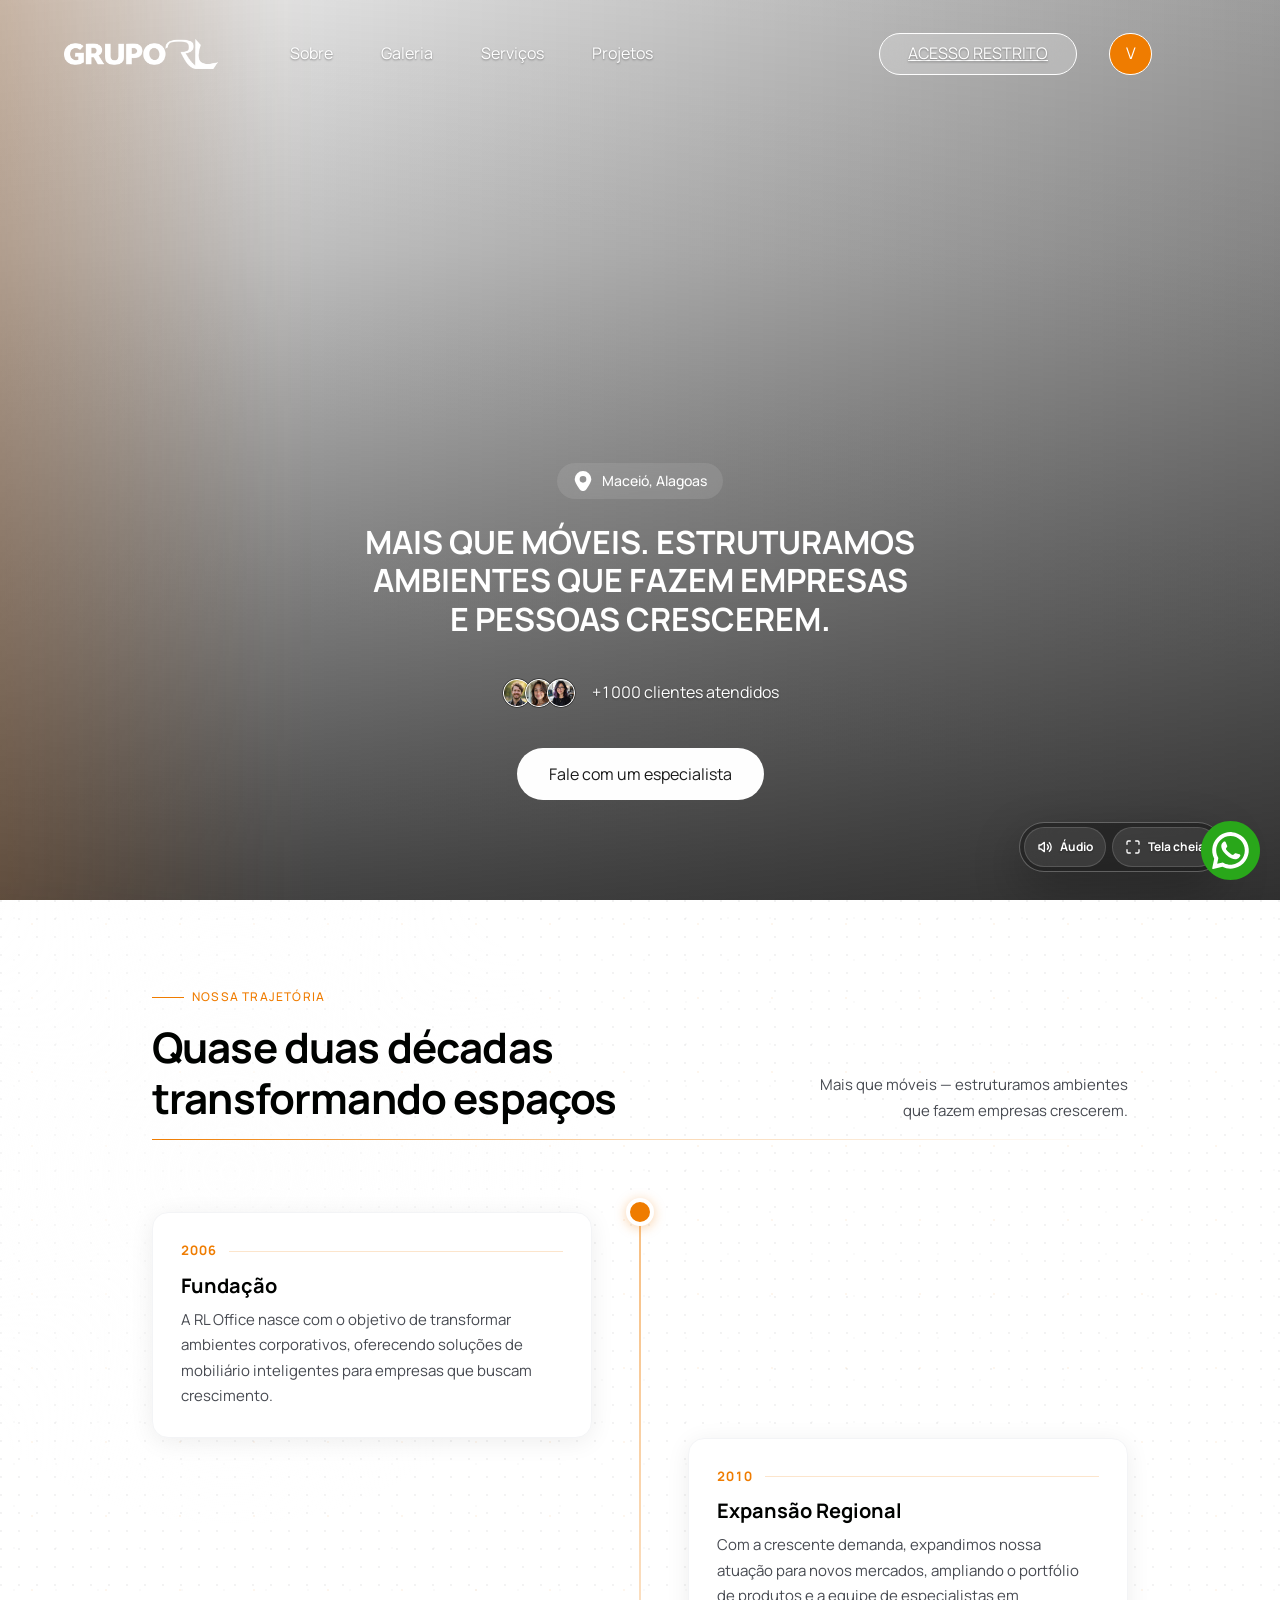
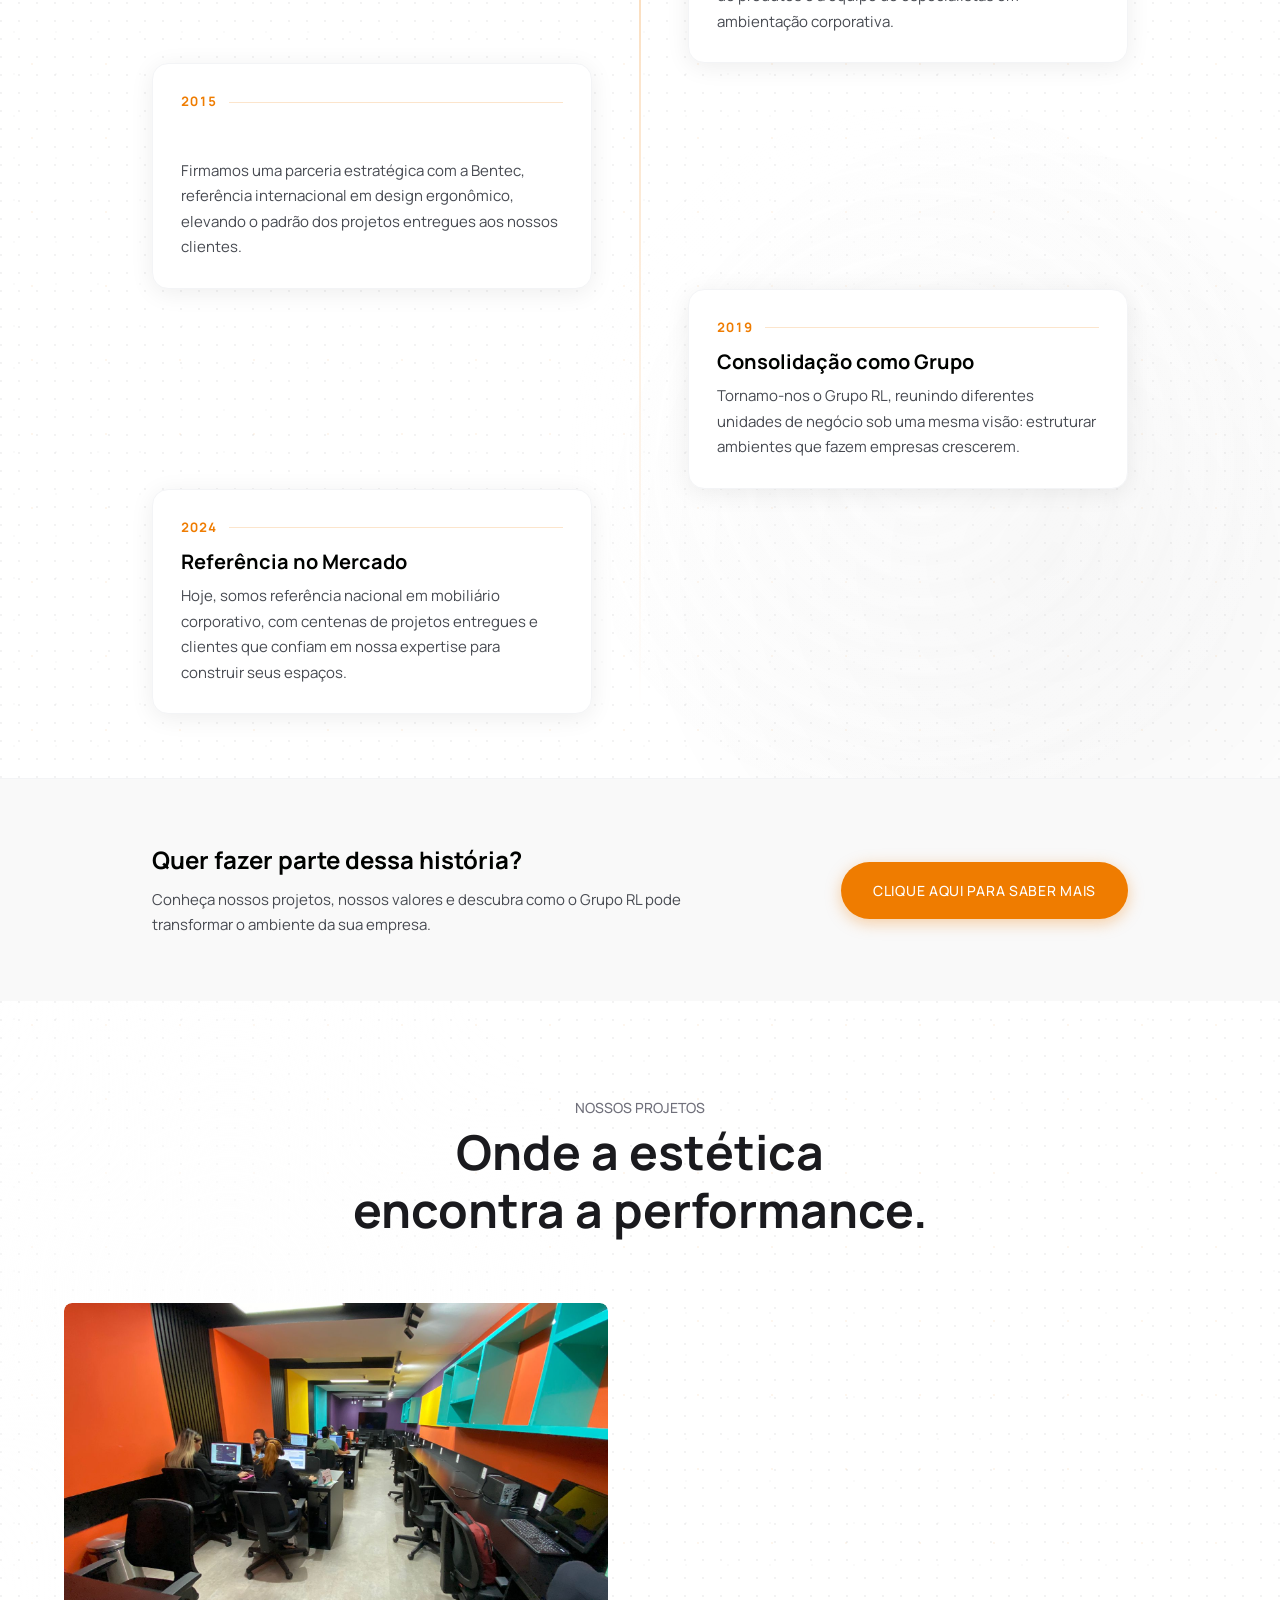
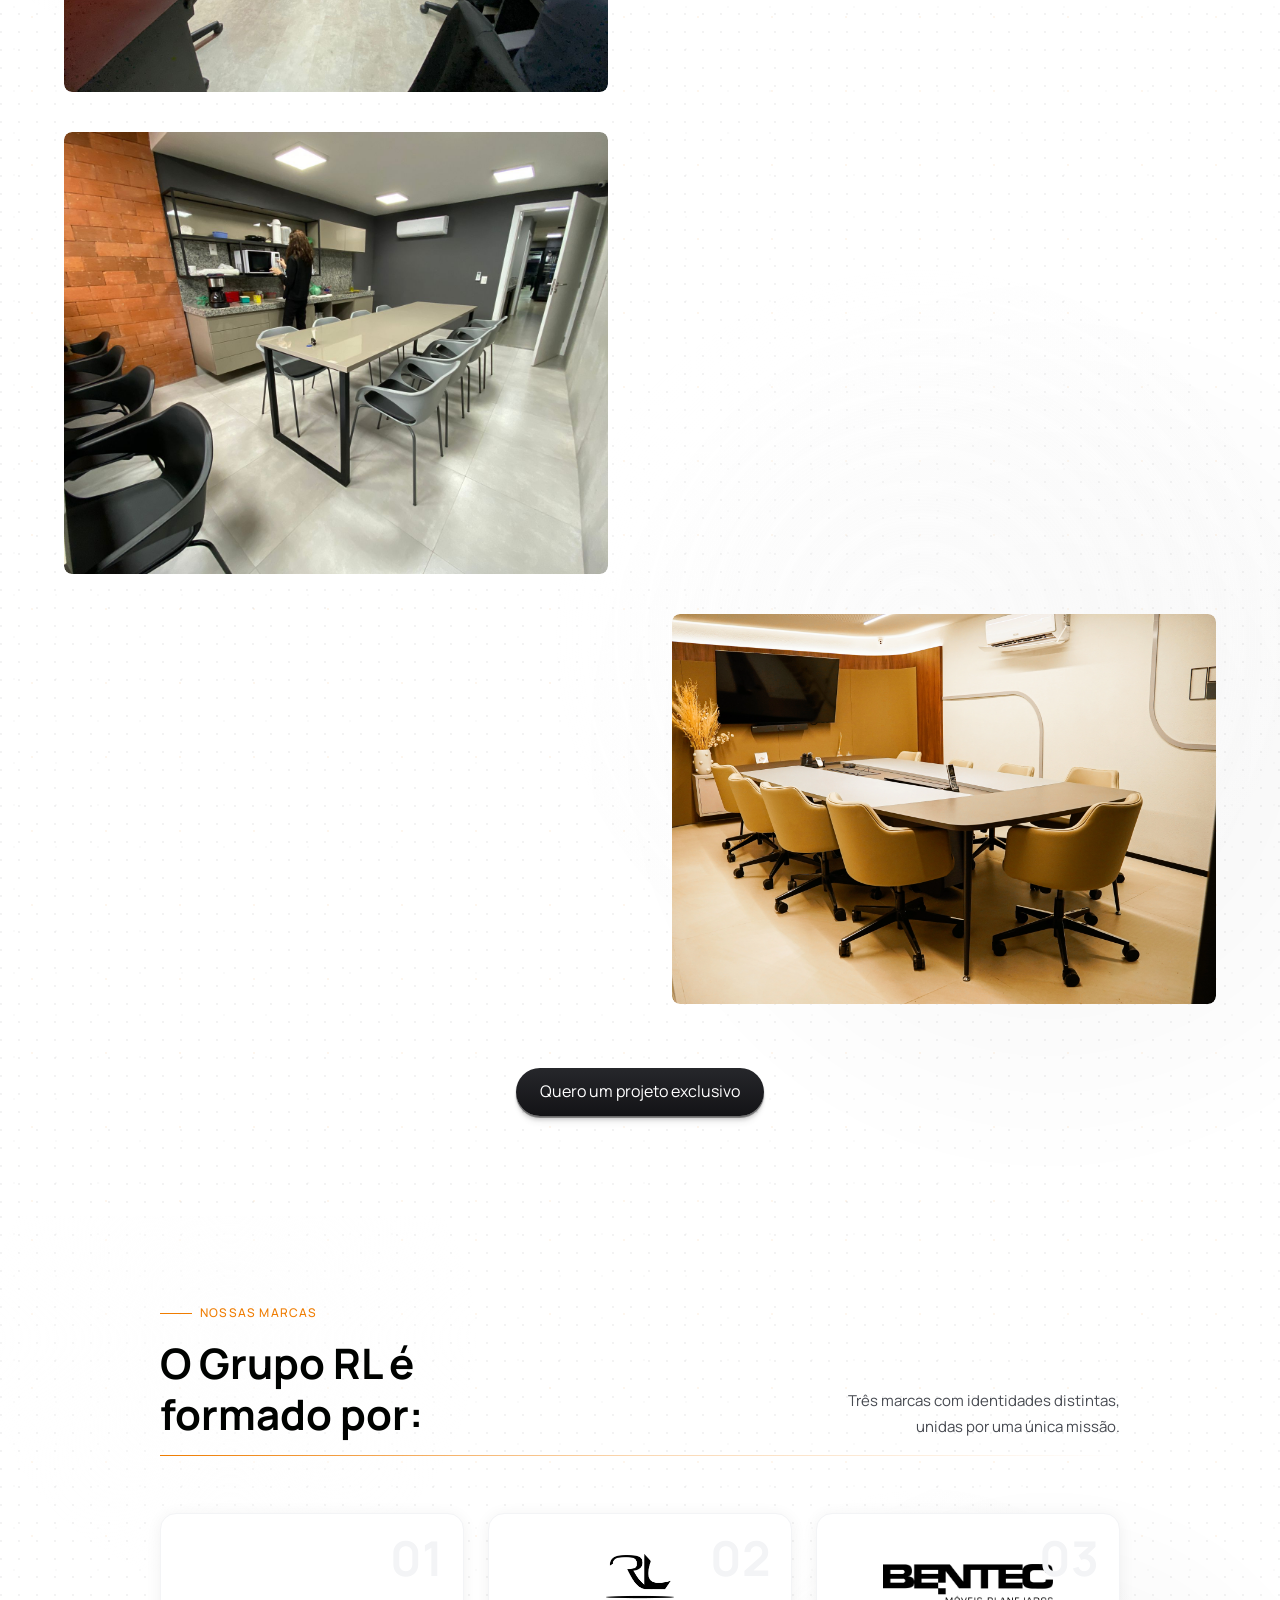
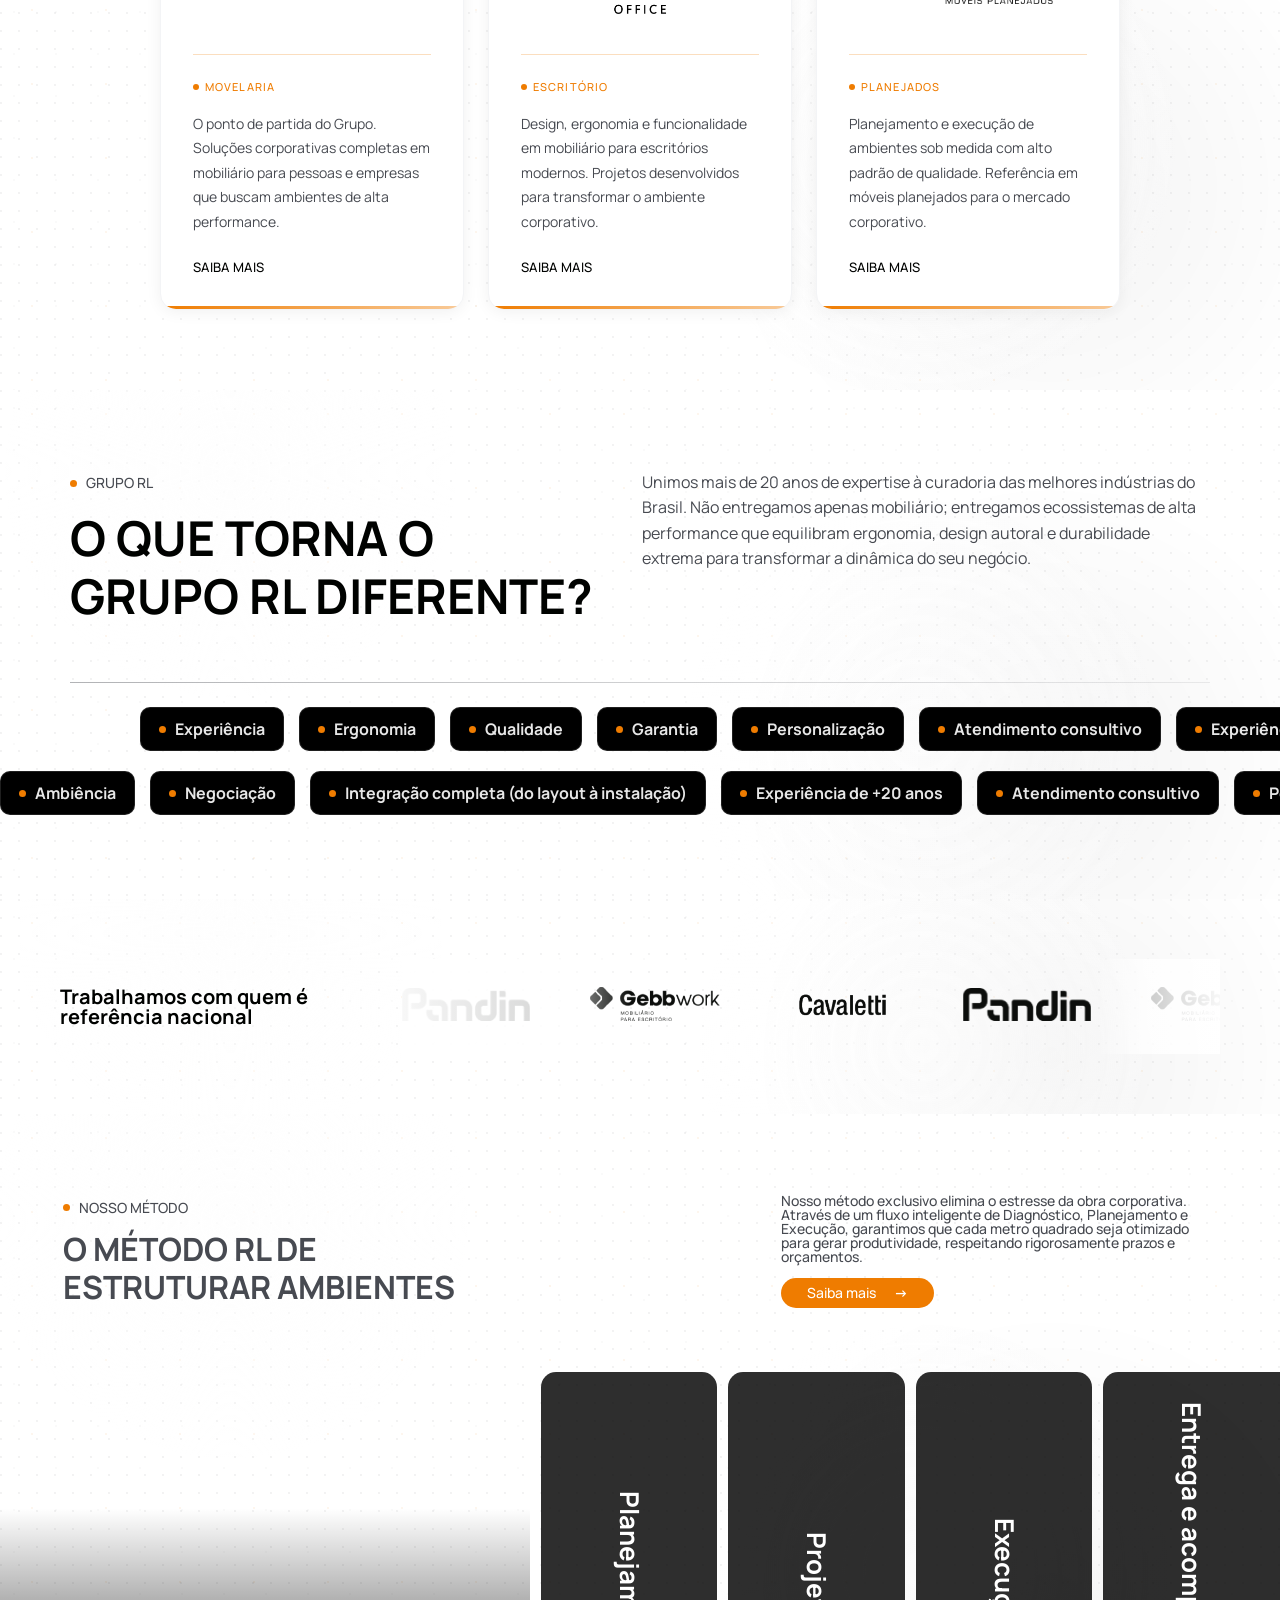
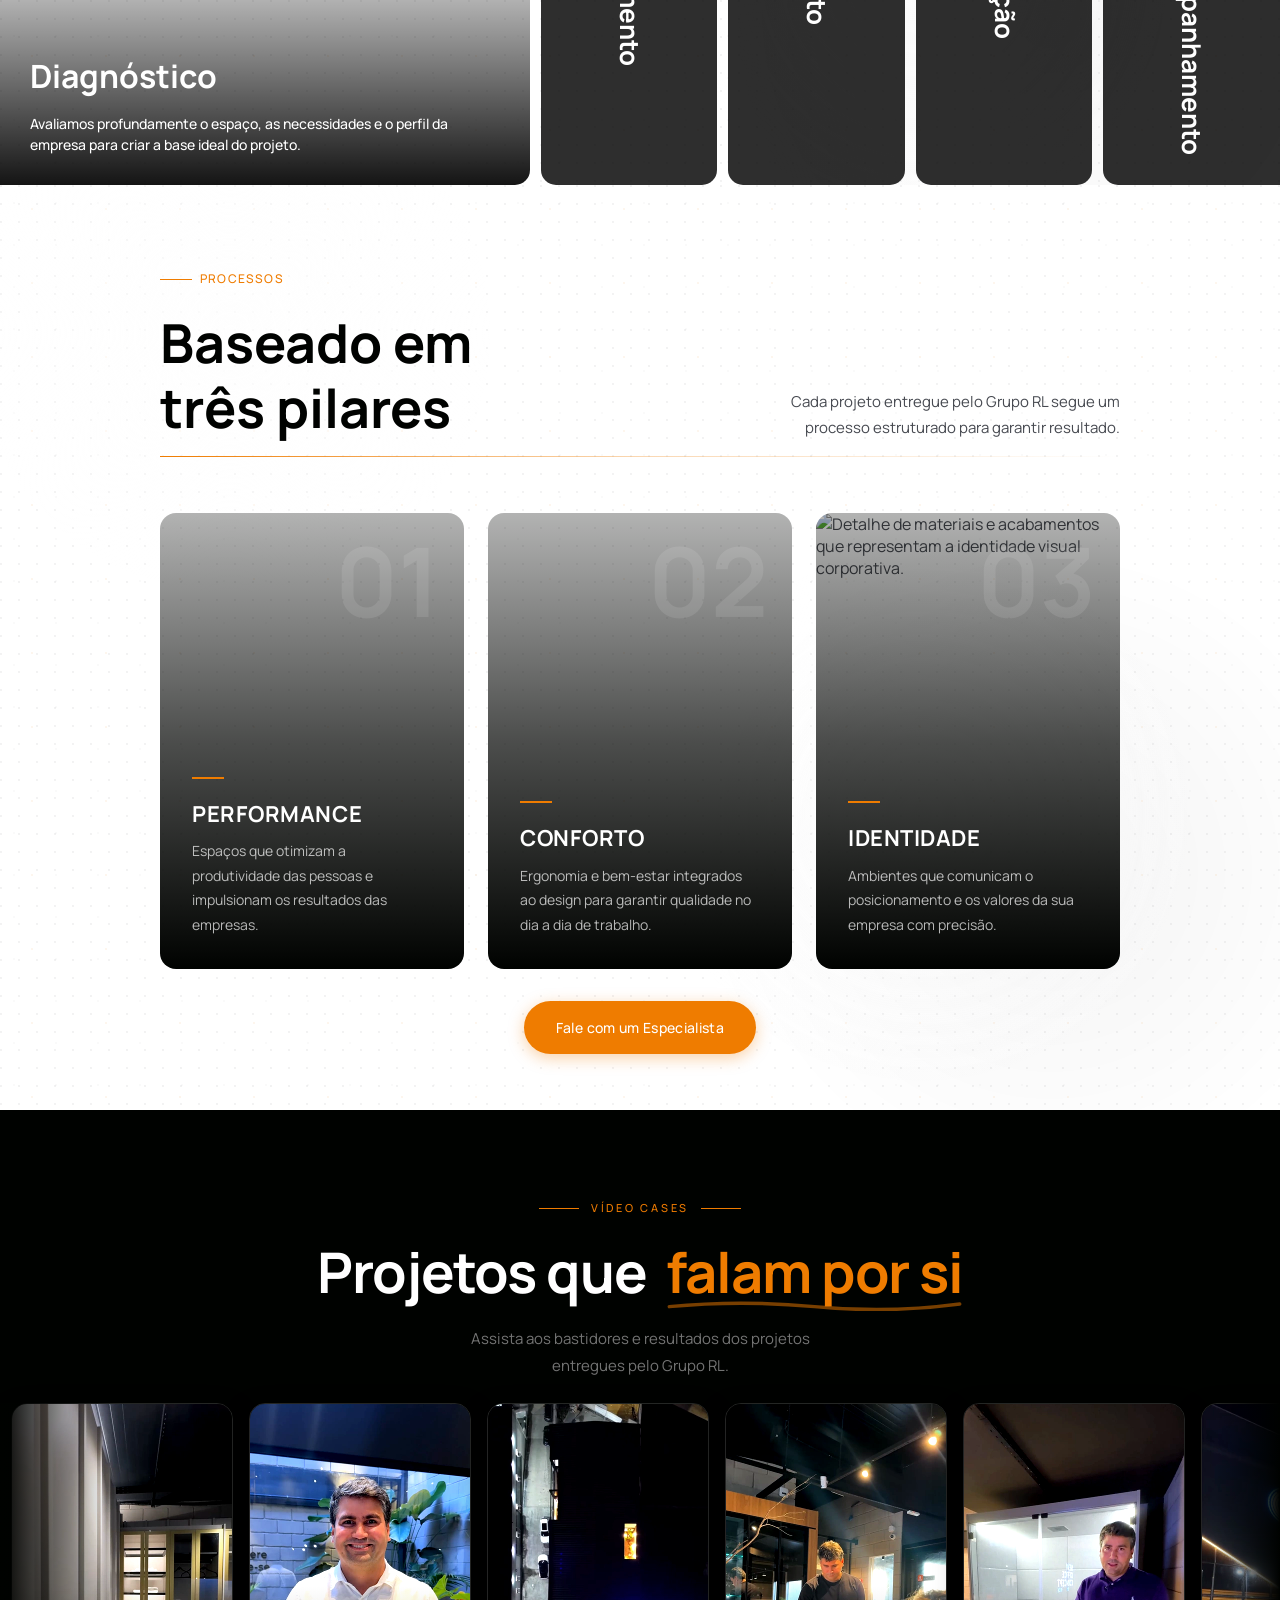
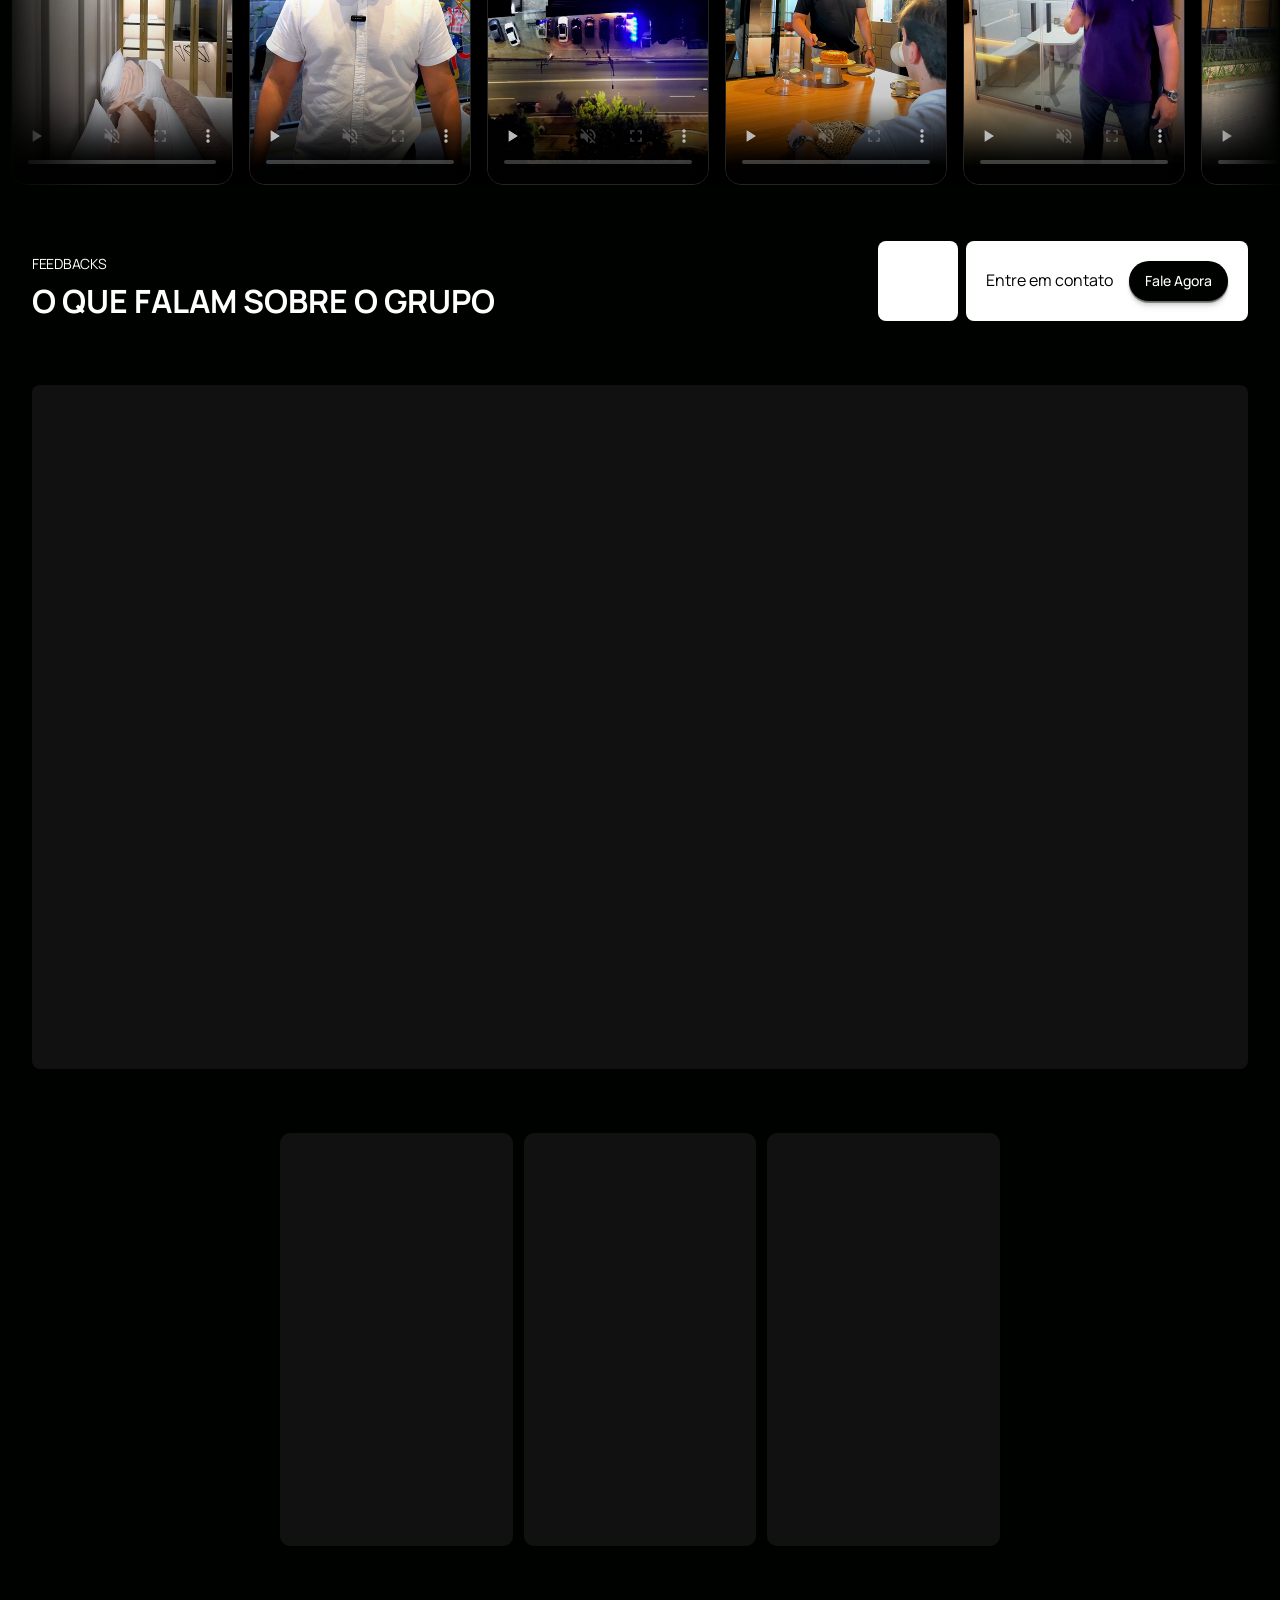
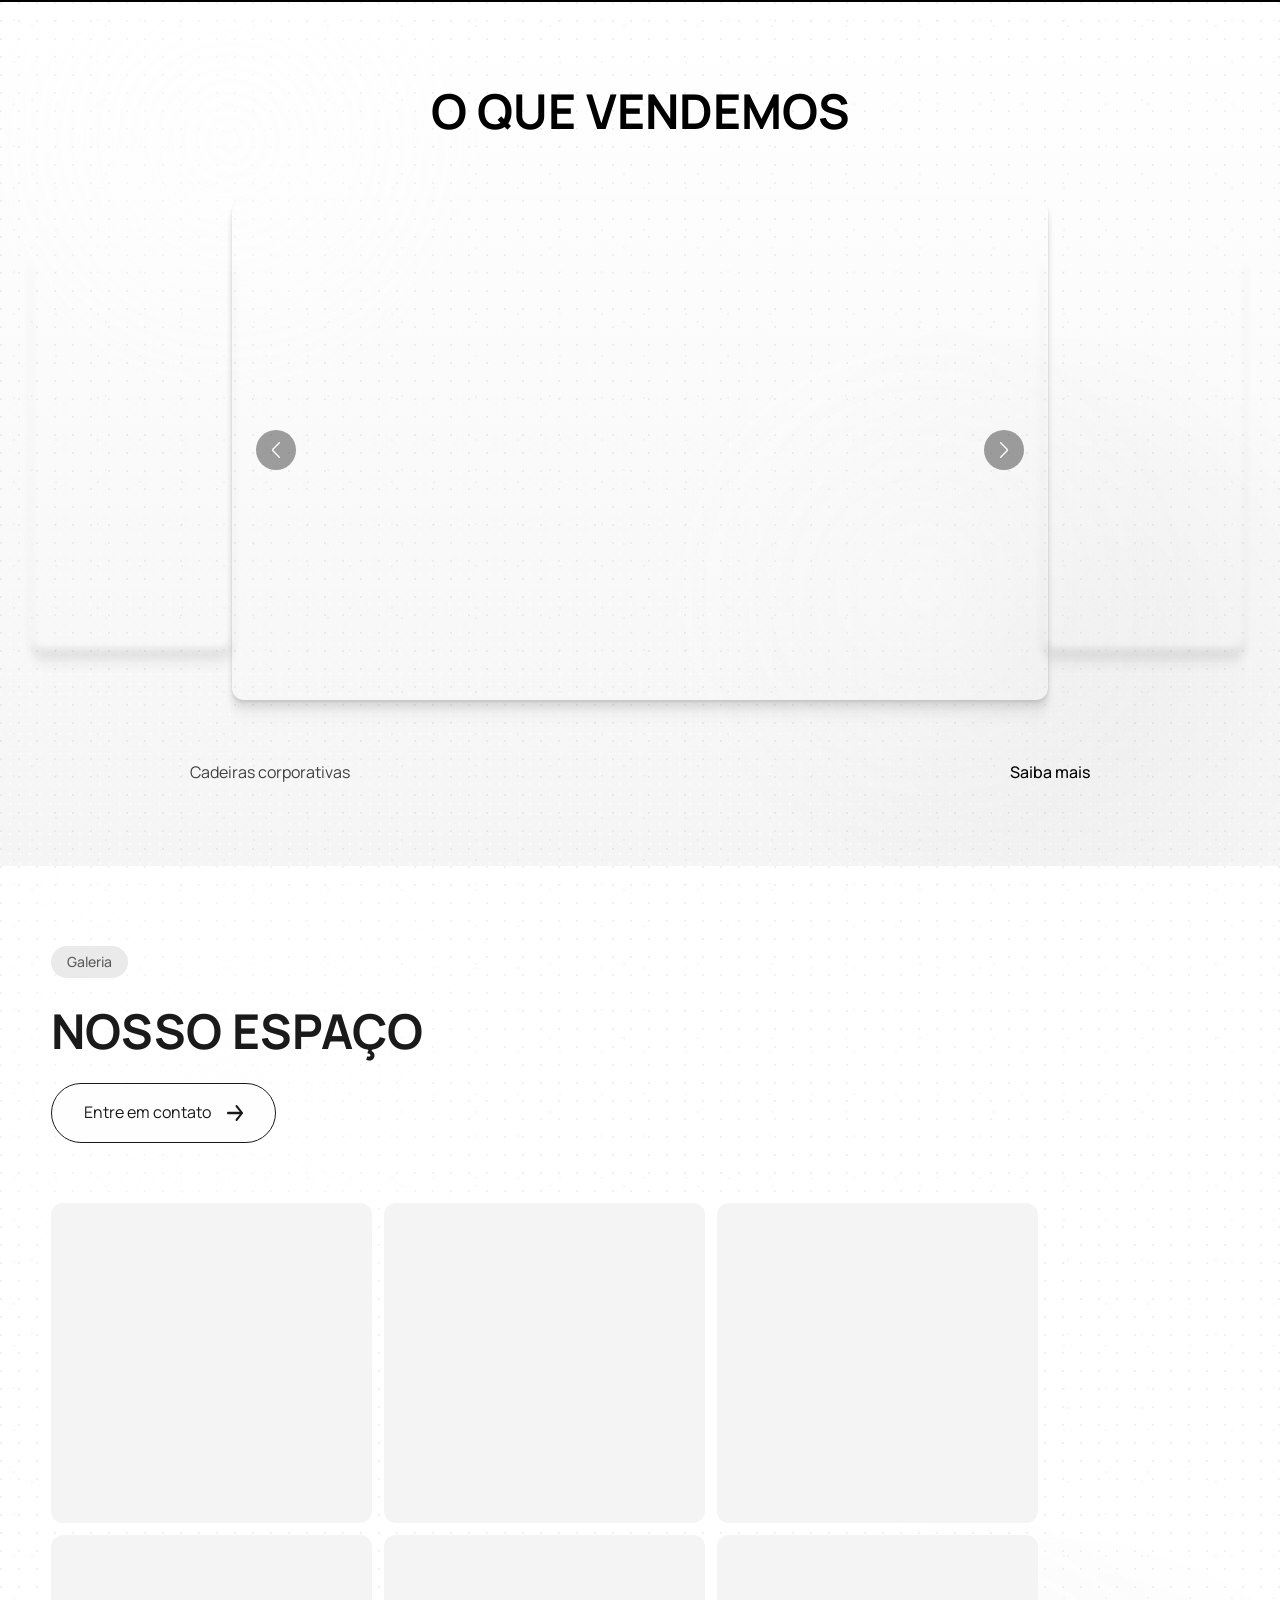
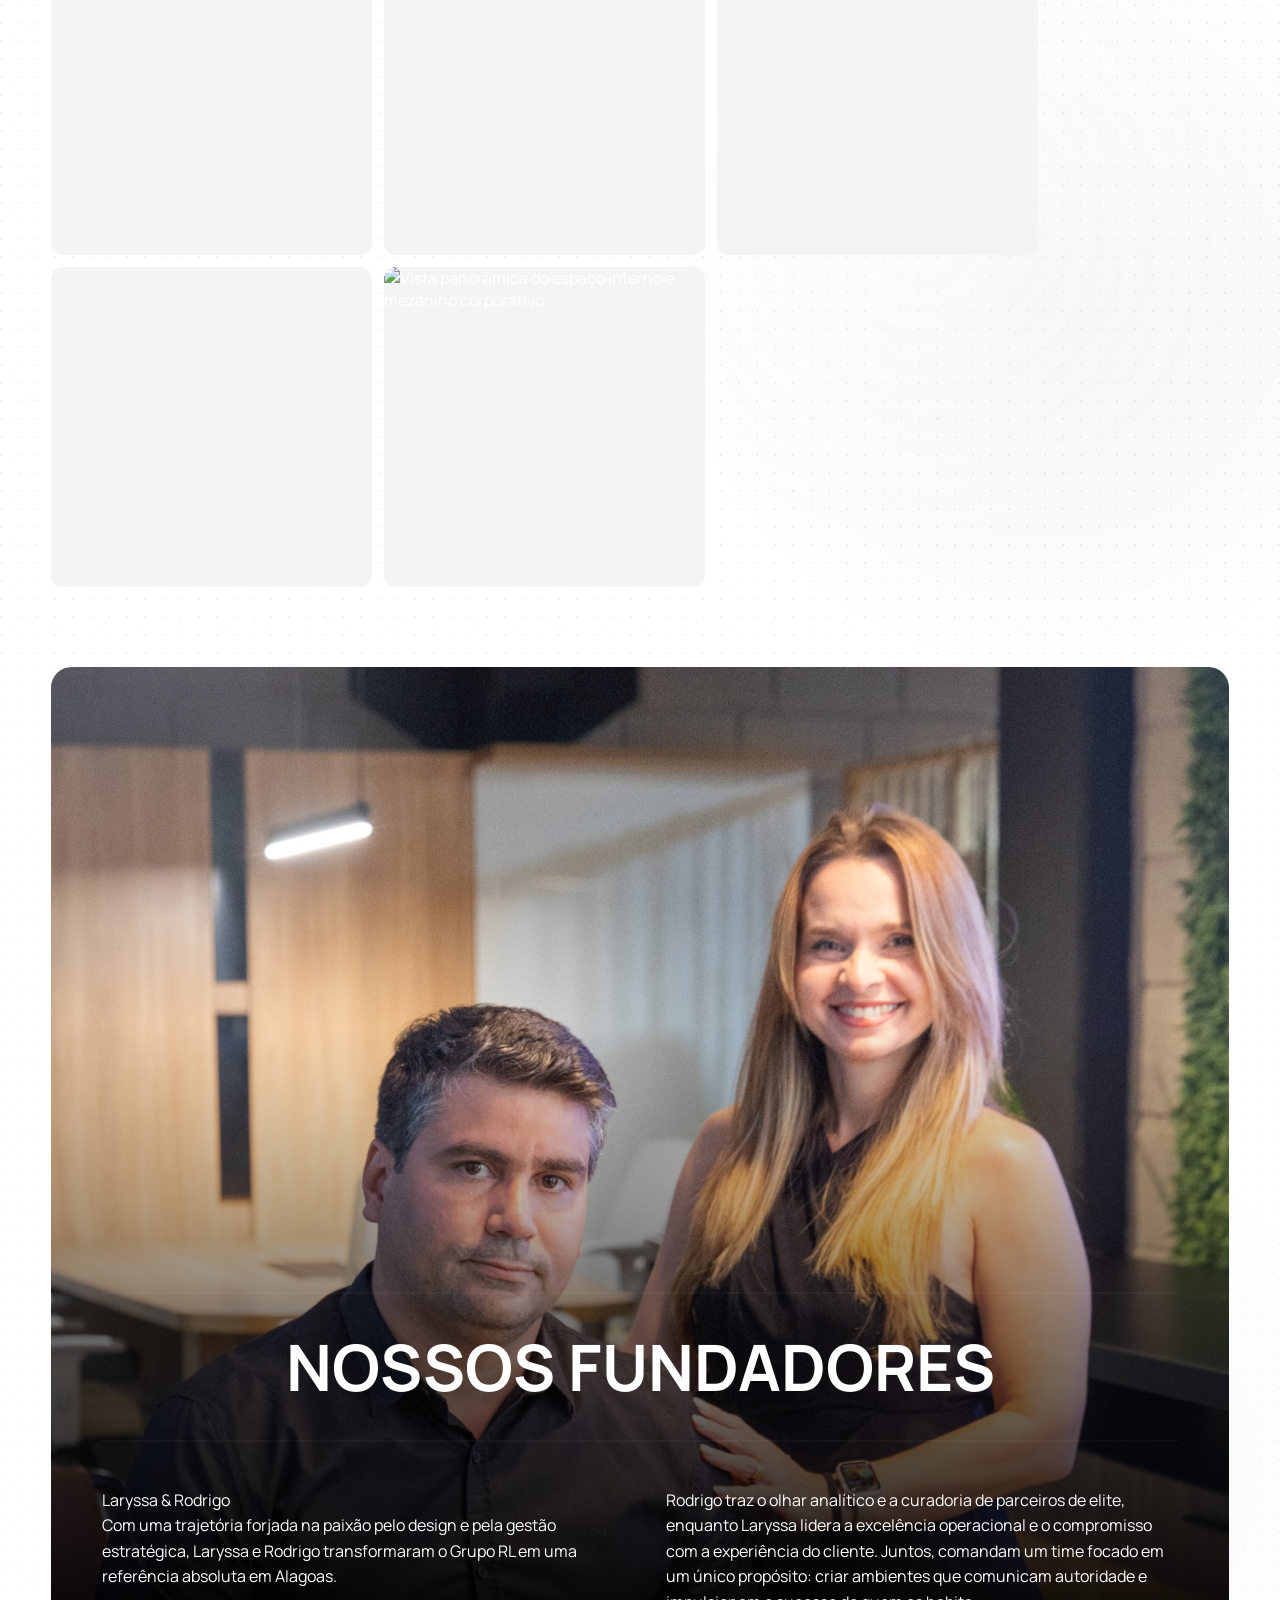
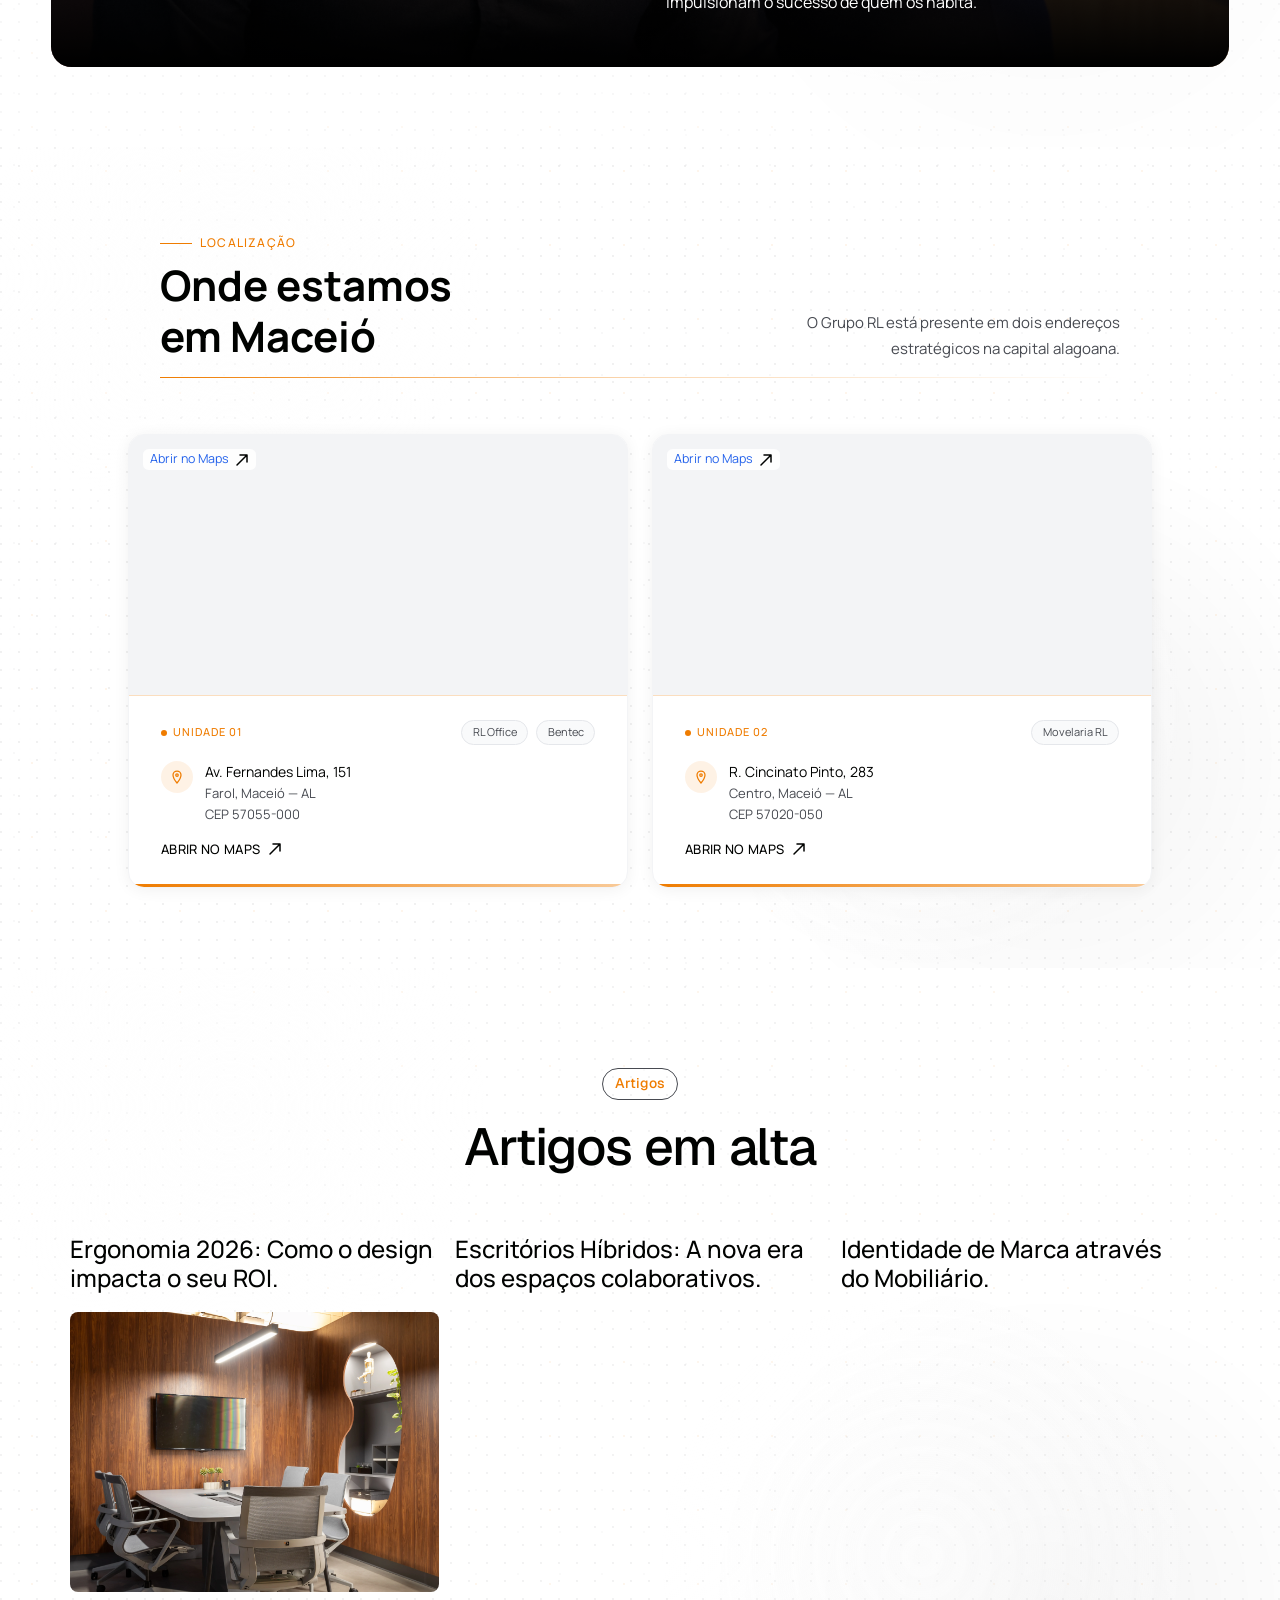
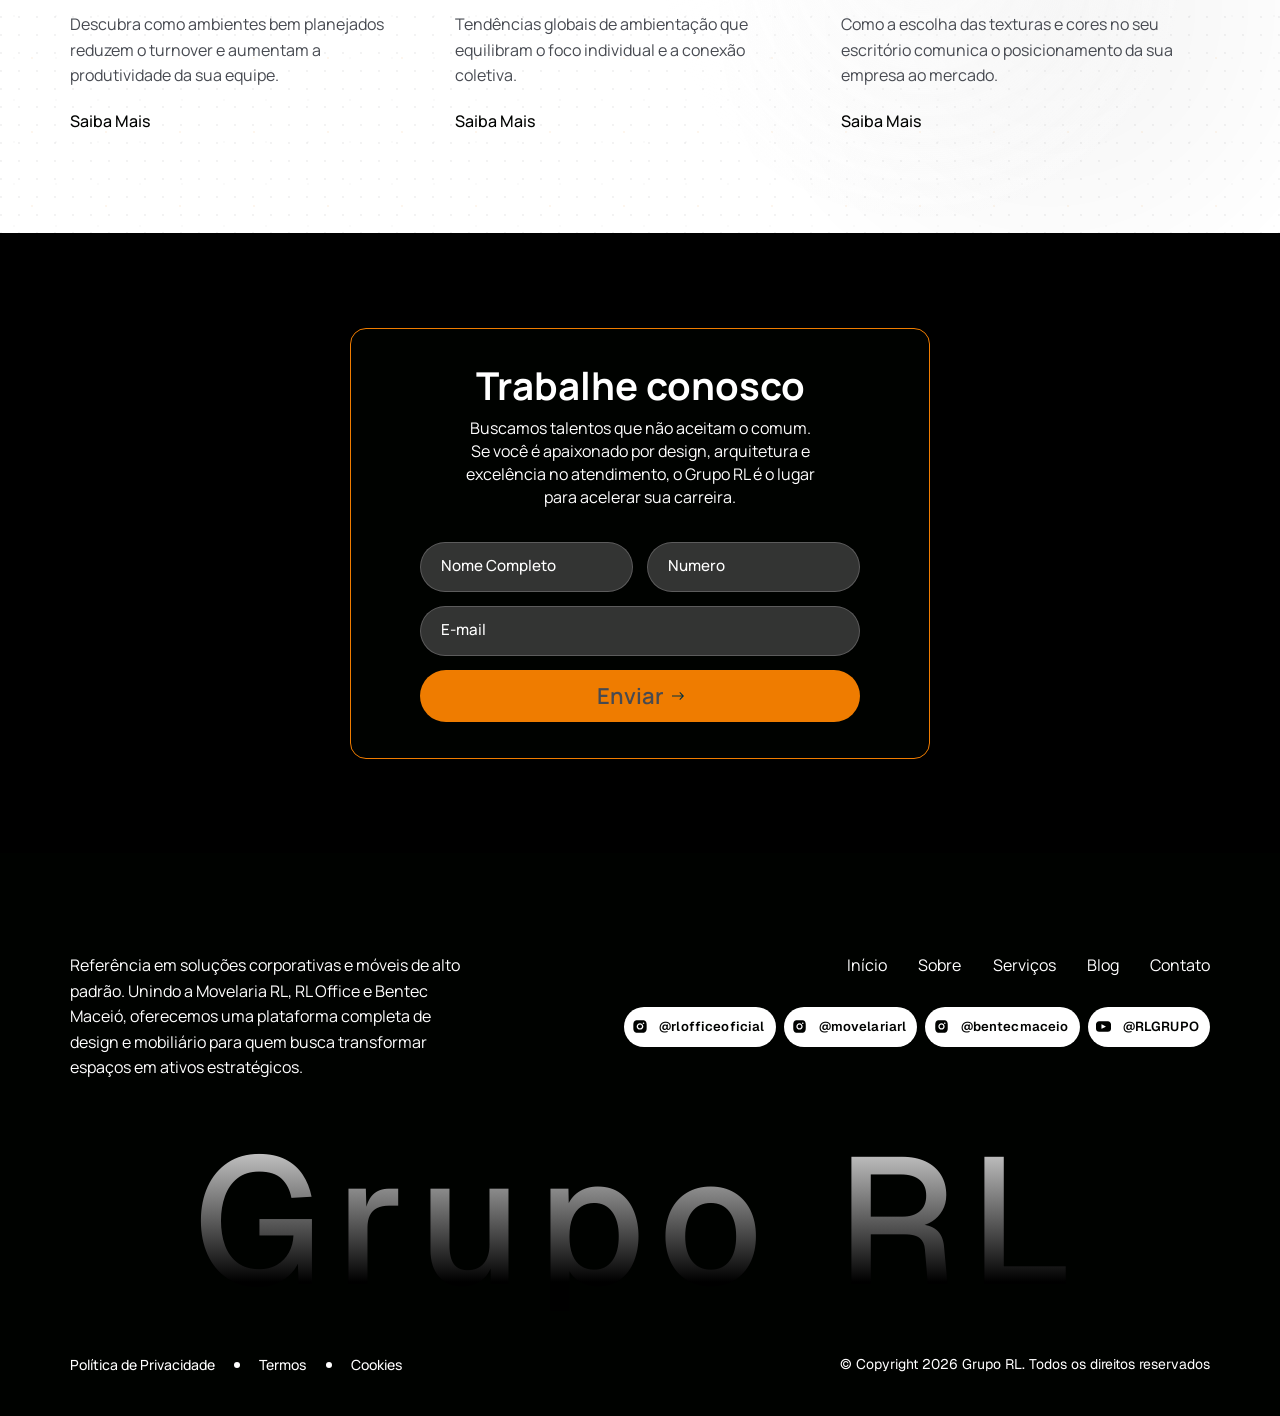
==== commit 551b4305: "Add legal documents: Privacy Policy, Terms of Use, and Cookies Policy" ====
--- a/index.html
+++ b/index.html
@@ -147,9 +147,9 @@
           <a href="#projetos" data-node-id="2010:2269">Projetos</a>
         </nav>
         <div class="hero__actions" data-node-id="2125:2157">
-          <button type="button" class="hero__btn-ghost" data-node-id="2010:2277" data-name="Button">
+          <a class="hero__btn-ghost" href="links-uteis.html" target="_blank" rel="noopener noreferrer" data-node-id="2010:2277" data-name="Button">
             ACESSO RESTRITO
-          </button>
+          </a>
           <button type="button" class="hero__btn-icon" data-node-id="2125:2155" aria-label="Ações adicionais">
             <span aria-hidden="true">V</span>
           </button>
@@ -175,7 +175,7 @@
           </div>
           <p data-node-id="2010:2255">+1000 clientes atendidos</p>
         </div>
-        <a class="hero__cta" href="#contato" data-node-id="2010:2288" data-name="Button">Fale com um especialista</a>
+        <a class="hero__cta" href="https://wa.me/558233382237?text=Ol%C3%A1%21%20Vim%20pelo%20site%20do%20Grupo%20RL%20e%20gostaria%20de%20falar%20com%20um%20consultor%20sobre%20um%20projeto%20para%20minha%20empresa." target="_blank" rel="noopener noreferrer" data-node-id="2010:2288" data-name="Button">Fale com um especialista</a>
       </div>
     </section>
 
@@ -368,7 +368,7 @@
         </div>
 
         <div class="projects__cta-wrap" data-node-id="2056:45" data-name="Button">
-          <a class="projects__cta" href="#contato" data-node-id="2056:46" data-name="Button">
+          <a class="projects__cta" href="https://wa.me/558233382237?text=Ol%C3%A1%21%20Vim%20pelo%20site%20do%20Grupo%20RL%20e%20gostaria%20de%20falar%20com%20um%20consultor%20sobre%20um%20projeto%20para%20minha%20empresa." target="_blank" rel="noopener noreferrer" data-node-id="2056:46" data-name="Button">
             <span data-node-id="2056:47">Quero um projeto exclusivo</span>
           </a>
         </div>
@@ -610,7 +610,7 @@
               Planejamento e Execução, garantimos que cada metro quadrado seja otimizado para gerar produtividade, respeitando
               rigorosamente prazos e orçamentos.
             </p>
-            <a class="method__cta" href="#contato" data-node-id="2007:18138">
+            <a class="method__cta" href="https://wa.me/558233382237?text=Ol%C3%A1%21%20Vim%20pelo%20site%20do%20Grupo%20RL%20e%20gostaria%20de%20falar%20com%20um%20consultor%20sobre%20um%20projeto%20para%20minha%20empresa." target="_blank" rel="noopener noreferrer" data-node-id="2007:18138">
               <span data-node-id="2007:18141">Saiba mais</span>
               <span class="method__cta-arrow" aria-hidden="true">→</span>
             </a>
@@ -745,7 +745,7 @@
         </div>
 
         <div class="processes__cta-wrap" data-node-id="2125:2069">
-          <a class="processes__cta" href="#contato" data-node-id="2125:2070">
+          <a class="processes__cta" href="https://wa.me/558233382237?text=Ol%C3%A1%21%20Vim%20pelo%20site%20do%20Grupo%20RL%20e%20gostaria%20de%20falar%20com%20um%20consultor%20sobre%20um%20projeto%20para%20minha%20empresa." target="_blank" rel="noopener noreferrer" data-node-id="2125:2070">
             <span data-node-id="2125:2072">Fale com um Especialista</span>
           </a>
         </div>
@@ -877,7 +877,7 @@
             </div>
             <div class="feedbacks__contact-cta" data-node-id="2009:1802">
               <span>Entre em contato</span>
-              <a href="#contato">Fale Agora</a>
+              <a href="https://wa.me/558233382237?text=Ol%C3%A1%21%20Vim%20pelo%20site%20do%20Grupo%20RL%20e%20gostaria%20de%20falar%20com%20um%20consultor%20sobre%20um%20projeto%20para%20minha%20empresa." target="_blank" rel="noopener noreferrer">Fale Agora</a>
             </div>
           </div>
         </header>
@@ -995,7 +995,7 @@
 
         <footer class="products__footer" data-node-id="2010:2518">
           <p class="products__caption" data-node-id="2010:2519" aria-live="polite">Cadeiras corporativas</p>
-          <a class="products__link" href="#contato" data-node-id="2010:2520">Saiba mais</a>
+          <a class="products__link" href="https://wa.me/558233382237?text=Ol%C3%A1%21%20Vim%20pelo%20site%20do%20Grupo%20RL%20e%20gostaria%20de%20falar%20com%20um%20consultor%20sobre%20um%20projeto%20para%20minha%20empresa." target="_blank" rel="noopener noreferrer" data-node-id="2010:2520">Saiba mais</a>
         </footer>
       </div>
     </section>
@@ -1006,7 +1006,7 @@
         <header class="gallery__header" data-node-id="2010:2525">
           <span class="gallery__tag" data-node-id="2010:2527">Galeria</span>
           <h2 class="gallery__title" id="gallery-title" data-node-id="2010:2528">NOSSO ESPAÇO</h2>
-          <a class="gallery__cta" href="#contato" data-node-id="2012:220">
+          <a class="gallery__cta" href="https://wa.me/558233382237?text=Ol%C3%A1%21%20Vim%20pelo%20site%20do%20Grupo%20RL%20e%20gostaria%20de%20falar%20com%20um%20consultor%20sobre%20um%20projeto%20para%20minha%20empresa." target="_blank" rel="noopener noreferrer" data-node-id="2012:220">
             <span>Entre em contato</span>
             <img src="assets/gallery/arrow-right.svg" width="16" height="16" alt="" />
           </a>
@@ -1144,15 +1144,11 @@
     </section>
 
     <!-- Blog — Figma: s12 - BLOG (node 2010:2084) -->
-    <section class="blog" data-node-id="2010:2084" data-name="s12 - BLOG" aria-labelledby="blog-title">
+    <section class="blog" id="blog" data-node-id="2010:2084" data-name="s12 - BLOG" aria-labelledby="blog-title">
       <div class="blog__inner">
         <header class="blog__header" data-node-id="2010:2085">
           <span class="blog__tag" data-node-id="2010:2088">Artigos</span>
           <h2 class="blog__title" id="blog-title" data-node-id="2010:2090">Artigos em alta</h2>
-          <a class="blog__cta" href="#blog" data-node-id="2010:2091">
-            <span>Ver todos os artigos</span>
-            <img src="assets/blog/arrow-right-cta.svg" width="12" height="8" alt="" />
-          </a>
         </header>
 
         <div class="blog__cards" data-node-id="2010:2097">
@@ -1160,21 +1156,21 @@
             <h3 data-node-id="2010:2100">Ergonomia 2026: Como o design impacta o seu ROI.</h3>
             <img src="assets/blog/blog-01.webp" width="370" height="280" loading="lazy" decoding="async" alt="Sala de reunião planejada com foco em ergonomia." />
             <p>Descubra como ambientes bem planejados reduzem o turnover e aumentam a produtividade da sua equipe.</p>
-            <a class="blog-card__link" href="#blog">Saiba Mais</a>
+            <a class="blog-card__link" href="https://wa.me/558233382237?text=Ol%C3%A1%21%20Vim%20pelo%20site%20do%20Grupo%20RL%20e%20gostaria%20de%20falar%20com%20um%20consultor%20sobre%20um%20projeto%20para%20minha%20empresa." target="_blank" rel="noopener noreferrer">Saiba Mais</a>
           </article>
 
           <article class="blog-card" data-node-id="2010:2107">
             <h3 data-node-id="2010:2109">Escritórios Híbridos: A nova era dos espaços colaborativos.</h3>
             <img src="assets/blog/blog-02.webp" width="370" height="280" loading="lazy" decoding="async" alt="Ambiente corporativo híbrido com mesas compartilhadas." />
             <p>Tendências globais de ambientação que equilibram o foco individual e a conexão coletiva.</p>
-            <a class="blog-card__link" href="#blog">Saiba Mais</a>
+            <a class="blog-card__link" href="https://wa.me/558233382237?text=Ol%C3%A1%21%20Vim%20pelo%20site%20do%20Grupo%20RL%20e%20gostaria%20de%20falar%20com%20um%20consultor%20sobre%20um%20projeto%20para%20minha%20empresa." target="_blank" rel="noopener noreferrer">Saiba Mais</a>
           </article>
 
           <article class="blog-card" data-node-id="2010:2116">
             <h3 data-node-id="2010:2118">Identidade de Marca através do Mobiliário.</h3>
             <img src="assets/blog/blog-03.webp" width="370" height="280" loading="lazy" decoding="async" alt="Espaço corporativo com identidade visual aplicada no ambiente." />
             <p>Como a escolha das texturas e cores no seu escritório comunica o posicionamento da sua empresa ao mercado.</p>
-            <a class="blog-card__link" href="#blog">Saiba Mais</a>
+            <a class="blog-card__link" href="https://wa.me/558233382237?text=Ol%C3%A1%21%20Vim%20pelo%20site%20do%20Grupo%20RL%20e%20gostaria%20de%20falar%20com%20um%20consultor%20sobre%20um%20projeto%20para%20minha%20empresa." target="_blank" rel="noopener noreferrer">Saiba Mais</a>
           </article>
         </div>
       </div>
@@ -1193,16 +1189,16 @@
           <div class="cta__row" data-node-id="2010:2166">
             <label class="cta__field">
               <span class="sr-only">Nome completo</span>
-              <input type="text" name="nome" placeholder="Nome Completo" />
+              <input type="text" name="nome" placeholder="Nome Completo" required />
             </label>
             <label class="cta__field">
               <span class="sr-only">Número</span>
-              <input type="tel" name="numero" placeholder="Numero" />
+              <input type="tel" name="numero" placeholder="Numero" required />
             </label>
           </div>
           <label class="cta__field">
             <span class="sr-only">E-mail</span>
-            <input type="email" name="email" placeholder="E-mail" />
+            <input type="email" name="email" placeholder="E-mail" required />
           </label>
           <button class="cta__submit" type="submit" data-node-id="2010:2173">
             <span>Enviar</span>
@@ -1230,11 +1226,29 @@
             </nav>
 
             <div class="site-footer__social" aria-label="Redes sociais">
-              <a href="#" aria-label="Instagram">
-                <img src="assets/footer/social-instagram.svg" width="16" height="16" alt="" />
+              <a href="https://www.instagram.com/rlofficeoficial/" target="_blank" rel="noopener noreferrer" aria-label="Instagram RL Office">
+                <span class="site-footer__social-icon" aria-hidden="true">
+                  <img src="assets/footer/social-instagram.svg" width="16" height="16" alt="" />
+                </span>
+                <span class="site-footer__social-text">@rlofficeoficial</span>
               </a>
-              <a href="#" aria-label="Facebook">
-                <img src="assets/footer/social-facebook.svg" width="16" height="16" alt="" />
+              <a href="https://www.instagram.com/movelariarl/" target="_blank" rel="noopener noreferrer" aria-label="Instagram Movelaria RL">
+                <span class="site-footer__social-icon" aria-hidden="true">
+                  <img src="assets/footer/social-instagram.svg" width="16" height="16" alt="" />
+                </span>
+                <span class="site-footer__social-text">@movelariarl</span>
+              </a>
+              <a href="https://www.instagram.com/bentecmaceio/" target="_blank" rel="noopener noreferrer" aria-label="Instagram Bentec Maceió">
+                <span class="site-footer__social-icon" aria-hidden="true">
+                  <img src="assets/footer/social-instagram.svg" width="16" height="16" alt="" />
+                </span>
+                <span class="site-footer__social-text">@bentecmaceio</span>
+              </a>
+              <a href="https://www.youtube.com/@RLGRUPO" target="_blank" rel="noopener noreferrer" aria-label="Canal do Grupo RL no YouTube">
+                <span class="site-footer__social-icon" aria-hidden="true">
+                  <img src="assets/blog/youtube.svg" width="16" height="16" alt="" />
+                </span>
+                <span class="site-footer__social-text">@RLGRUPO</span>
               </a>
             </div>
           </div>
@@ -1244,17 +1258,17 @@
 
         <div class="site-footer__bottom" data-node-id="2010:2242">
           <div class="site-footer__legal-links">
-            <a href="#">Políticas de Privacidade</a>
+            <a href="politica-de-privacidade.html">Política de Privacidade</a>
             <img src="assets/footer/bullet-dot.svg" width="6" height="6" alt="" />
-            <a href="#">Termos</a>
+            <a href="termos.html">Termos</a>
             <img src="assets/footer/bullet-dot.svg" width="6" height="6" alt="" />
-            <a href="#">Cookies</a>
-          </div>
-          <p>© Copywrite 2026 Grupo RL. Todos os direitos reservados</p>
-        </div>
-      </div>
-
-      <a class="site-footer__whatsapp" href="#" aria-label="Conversar no WhatsApp">
+            <a href="cookies.html">Cookies</a>
+          </div>
+          <p>© Copyright 2026 Grupo RL. Todos os direitos reservados</p>
+        </div>
+      </div>
+
+      <a class="site-footer__whatsapp" href="https://gruporl.com.br/site/index.php/wa/whatsapp/?agent=3986&amp;number=+558233382237&amp;ref=https://gruporl.com.br/site" target="_blank" rel="noopener noreferrer" aria-label="Conversar no WhatsApp">
         <img src="assets/footer/whatsapp.svg" width="59" height="59" alt="" />
       </a>
     </footer>
@@ -1729,6 +1743,43 @@
 
       render();
     })();
+
+    (function () {
+      var form = document.querySelector('.cta__form');
+      if (!form) return;
+
+      var whatsappNumber = '558233382237';
+      var baseUrl = 'https://wa.me/' + whatsappNumber;
+
+      form.addEventListener('submit', function (event) {
+        event.preventDefault();
+
+        var nomeInput = form.querySelector('input[name="nome"]');
+        var numeroInput = form.querySelector('input[name="numero"]');
+        var emailInput = form.querySelector('input[name="email"]');
+        if (!nomeInput || !numeroInput || !emailInput) return;
+
+        var nome = nomeInput.value.trim();
+        var numero = numeroInput.value.trim();
+        var email = emailInput.value.trim();
+
+        if (!nome || !numero || !email) {
+          form.reportValidity();
+          return;
+        }
+
+        var mensagem = [
+          'Olá! Vim pelo formulário do site do Grupo RL.',
+          '',
+          'Nome Completo: ' + nome,
+          'Número: ' + numero,
+          'E-mail: ' + email
+        ].join('\n');
+
+        var whatsappUrl = baseUrl + '?text=' + encodeURIComponent(mensagem);
+        window.open(whatsappUrl, '_blank', 'noopener,noreferrer');
+      });
+    })();
   </script>
 </body>
 </html>
--- a/css/blog.css
+++ b/css/blog.css
@@ -92,6 +92,13 @@
   height: 280px;
   object-fit: cover;
   border-radius: 8px;
+  transition: transform 260ms ease;
+  transform-origin: center;
+}
+
+.blog-card:hover > img,
+.blog-card > img:hover {
+  transform: scale(1.06);
 }
 
 .blog-card p {
@@ -135,10 +142,13 @@
   font-size: 1rem;
   font-weight: 500;
   line-height: 1;
+  transition: transform 220ms ease, color 220ms ease;
 }
 
 .blog-card__link:hover {
   text-decoration: underline;
+  color: var(--brand-color-secondary, #ef7c00);
+  transform: scale(1.06);
 }
 
 .blog-card__link:focus-visible {
--- a/css/cta.css
+++ b/css/cta.css
@@ -110,7 +110,7 @@
   min-height: 52px;
   border: 0;
   border-radius: 1000px;
-  background: #ef7c00;
+  background: var(--brand-color-secondary, #ef7c00);
   color: #474a51;
   font-family: "Manrope", system-ui, sans-serif;
   padding: 0 32px;
@@ -122,11 +122,17 @@
   line-height: 1;
   font-weight: 600;
   cursor: pointer;
-  transition: filter 0.2s ease;
+  transition: transform 220ms ease, background-color 220ms ease, box-shadow 220ms ease;
 }
 
 .cta__submit:hover {
-  filter: brightness(0.92);
+  background: var(--brand-color-secondary, #ef7c00);
+  transform: scale(1.04);
+  box-shadow: 0 12px 24px rgba(239, 124, 0, 0.35);
+}
+
+.cta__submit:active {
+  transform: scale(0.99);
 }
 
 .cta__submit:focus-visible {
--- a/css/footer.css
+++ b/css/footer.css
@@ -56,17 +56,61 @@
 
 .site-footer__social {
   display: flex;
+  flex-wrap: wrap;
+  justify-content: flex-end;
   gap: 0.5rem;
 }
 
 .site-footer__social a {
-  width: 2rem;
-  height: 2rem;
+  min-height: 2rem;
+  padding: 0.25rem 0.7rem 0.25rem 0.25rem;
   border-radius: 999px;
   background: #fff;
   display: inline-flex;
   align-items: center;
+  gap: 0.45rem;
+  color: #000200;
+  text-decoration: none;
+  font-family: "Geist", "Manrope", sans-serif;
+  font-size: 0.82rem;
+  font-weight: 600;
+  letter-spacing: 0.01em;
+  transition: transform 220ms ease, background-color 220ms ease, box-shadow 220ms ease;
+}
+
+.site-footer__social-icon {
+  width: 1.5rem;
+  height: 1.5rem;
+  border-radius: 999px;
+  background: #fff;
+  display: inline-flex;
+  align-items: center;
   justify-content: center;
+}
+
+.site-footer__social a img {
+  width: 0.95rem;
+  height: 0.95rem;
+  transition: filter 220ms ease;
+}
+
+.site-footer__social-text {
+  line-height: 1;
+}
+
+.site-footer__social a:hover {
+  background: #ff7a00;
+  transform: scale(1.12);
+  box-shadow: 0 8px 18px rgba(255, 122, 0, 0.35);
+  color: #fff;
+}
+
+.site-footer__social a:hover img {
+  filter: brightness(0) invert(1);
+}
+
+.site-footer__social a:hover .site-footer__social-icon {
+  background: transparent;
 }
 
 .site-footer__brand {
@@ -139,6 +183,10 @@
     align-items: flex-start;
   }
 
+  .site-footer__social {
+    justify-content: flex-start;
+  }
+
   .site-footer__nav {
     flex-wrap: wrap;
     gap: 1rem 1.5rem;
--- a/css/blog.css
+++ b/css/blog.css
@@ -92,6 +92,13 @@
   height: 280px;
   object-fit: cover;
   border-radius: 8px;
+  transition: transform 260ms ease;
+  transform-origin: center;
+}
+
+.blog-card:hover > img,
+.blog-card > img:hover {
+  transform: scale(1.06);
 }
 
 .blog-card p {
@@ -135,10 +142,13 @@
   font-size: 1rem;
   font-weight: 500;
   line-height: 1;
+  transition: transform 220ms ease, color 220ms ease;
 }
 
 .blog-card__link:hover {
   text-decoration: underline;
+  color: var(--brand-color-secondary, #ef7c00);
+  transform: scale(1.06);
 }
 
 .blog-card__link:focus-visible {
--- a/css/cta.css
+++ b/css/cta.css
@@ -110,7 +110,7 @@
   min-height: 52px;
   border: 0;
   border-radius: 1000px;
-  background: #ef7c00;
+  background: var(--brand-color-secondary, #ef7c00);
   color: #474a51;
   font-family: "Manrope", system-ui, sans-serif;
   padding: 0 32px;
@@ -122,11 +122,17 @@
   line-height: 1;
   font-weight: 600;
   cursor: pointer;
-  transition: filter 0.2s ease;
+  transition: transform 220ms ease, background-color 220ms ease, box-shadow 220ms ease;
 }
 
 .cta__submit:hover {
-  filter: brightness(0.92);
+  background: var(--brand-color-secondary, #ef7c00);
+  transform: scale(1.04);
+  box-shadow: 0 12px 24px rgba(239, 124, 0, 0.35);
+}
+
+.cta__submit:active {
+  transform: scale(0.99);
 }
 
 .cta__submit:focus-visible {
--- a/css/footer.css
+++ b/css/footer.css
@@ -56,17 +56,61 @@
 
 .site-footer__social {
   display: flex;
+  flex-wrap: wrap;
+  justify-content: flex-end;
   gap: 0.5rem;
 }
 
 .site-footer__social a {
-  width: 2rem;
-  height: 2rem;
+  min-height: 2rem;
+  padding: 0.25rem 0.7rem 0.25rem 0.25rem;
   border-radius: 999px;
   background: #fff;
   display: inline-flex;
   align-items: center;
+  gap: 0.45rem;
+  color: #000200;
+  text-decoration: none;
+  font-family: "Geist", "Manrope", sans-serif;
+  font-size: 0.82rem;
+  font-weight: 600;
+  letter-spacing: 0.01em;
+  transition: transform 220ms ease, background-color 220ms ease, box-shadow 220ms ease;
+}
+
+.site-footer__social-icon {
+  width: 1.5rem;
+  height: 1.5rem;
+  border-radius: 999px;
+  background: #fff;
+  display: inline-flex;
+  align-items: center;
   justify-content: center;
+}
+
+.site-footer__social a img {
+  width: 0.95rem;
+  height: 0.95rem;
+  transition: filter 220ms ease;
+}
+
+.site-footer__social-text {
+  line-height: 1;
+}
+
+.site-footer__social a:hover {
+  background: #ff7a00;
+  transform: scale(1.12);
+  box-shadow: 0 8px 18px rgba(255, 122, 0, 0.35);
+  color: #fff;
+}
+
+.site-footer__social a:hover img {
+  filter: brightness(0) invert(1);
+}
+
+.site-footer__social a:hover .site-footer__social-icon {
+  background: transparent;
 }
 
 .site-footer__brand {
@@ -139,6 +183,10 @@
     align-items: flex-start;
   }
 
+  .site-footer__social {
+    justify-content: flex-start;
+  }
+
   .site-footer__nav {
     flex-wrap: wrap;
     gap: 1rem 1.5rem;
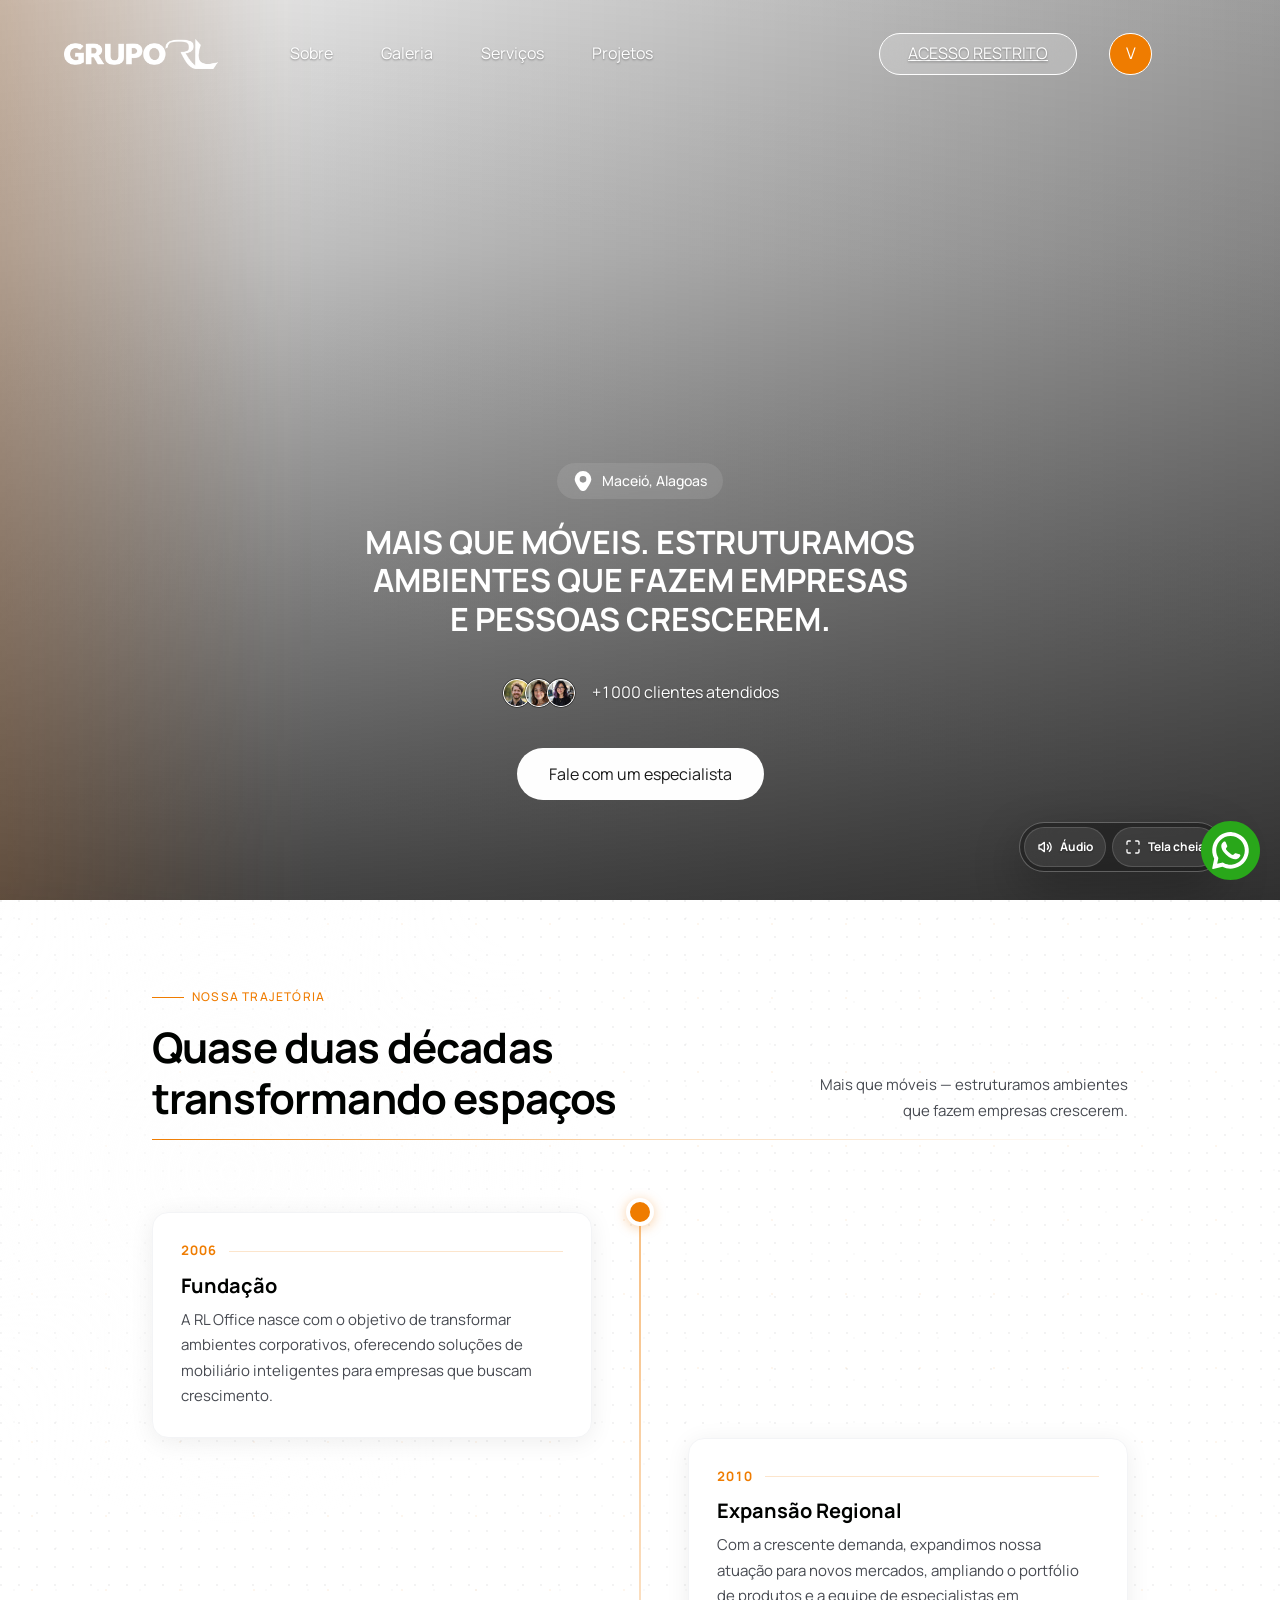
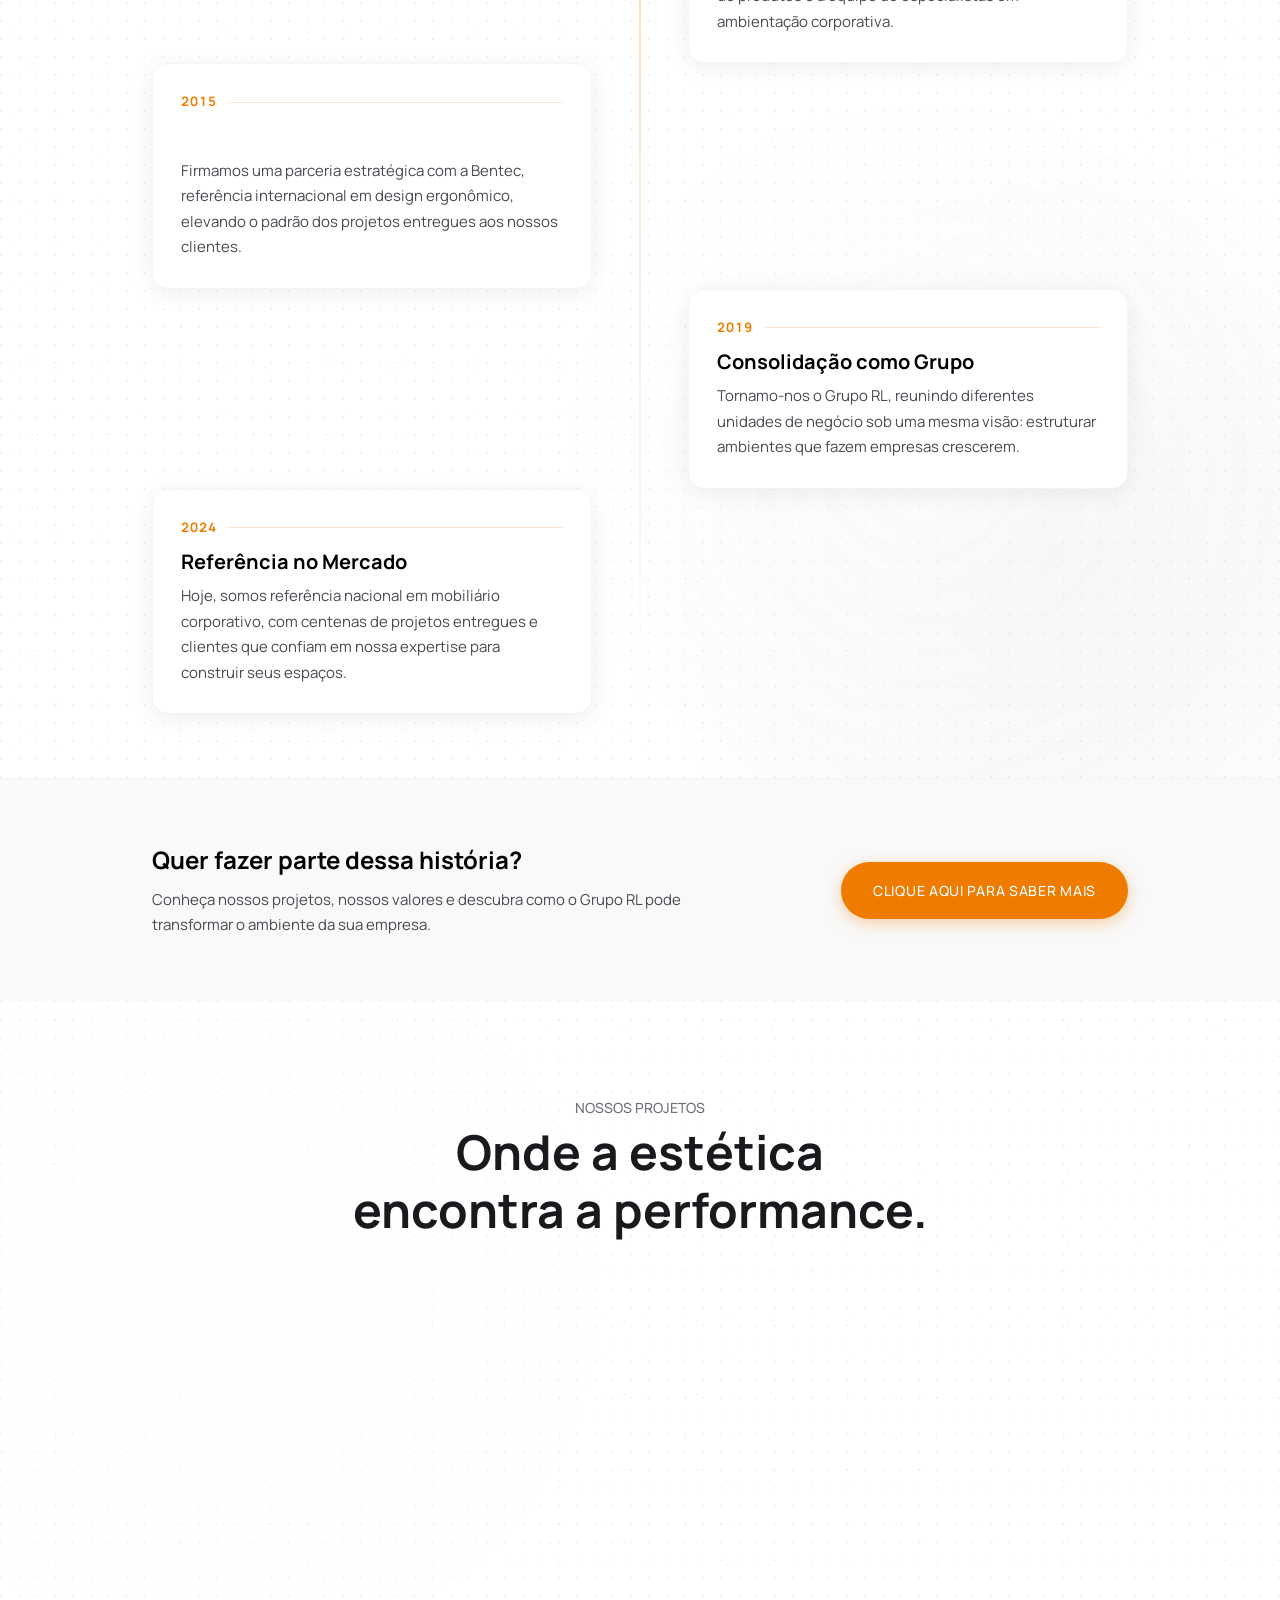
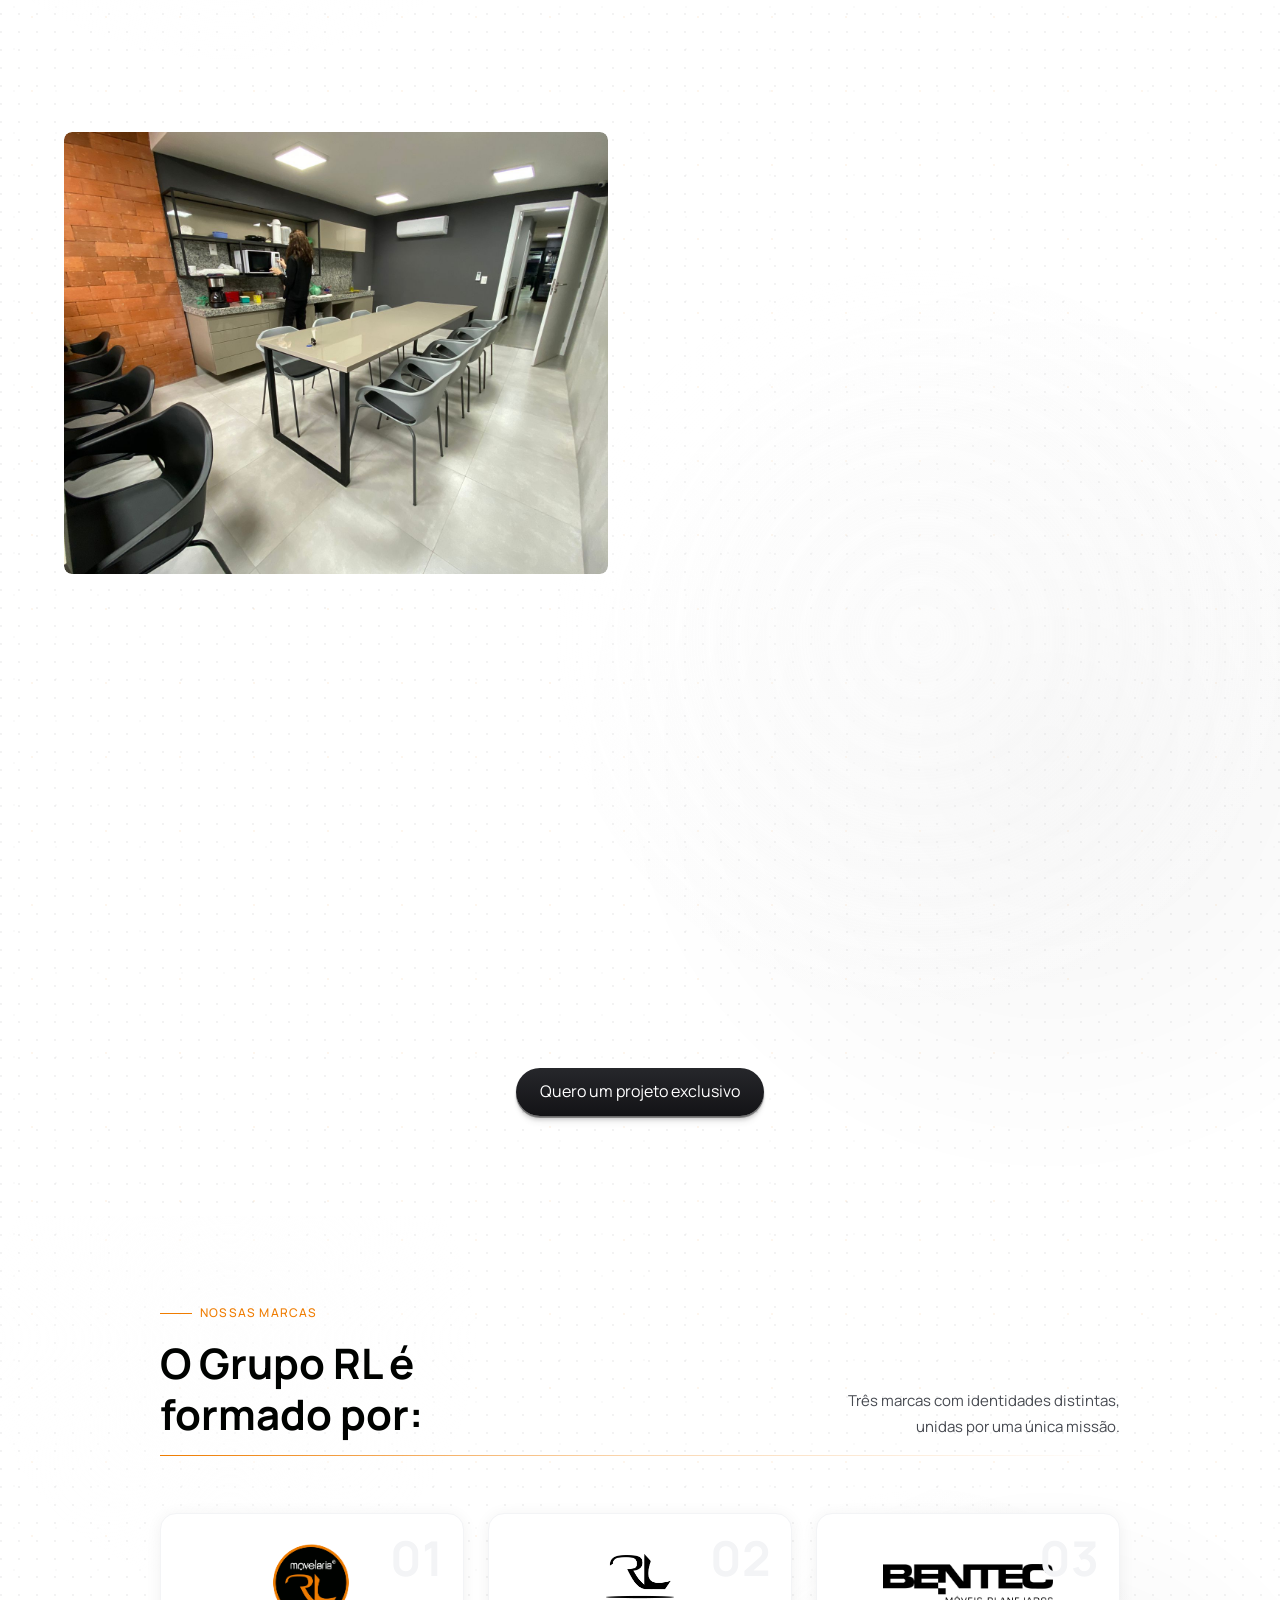
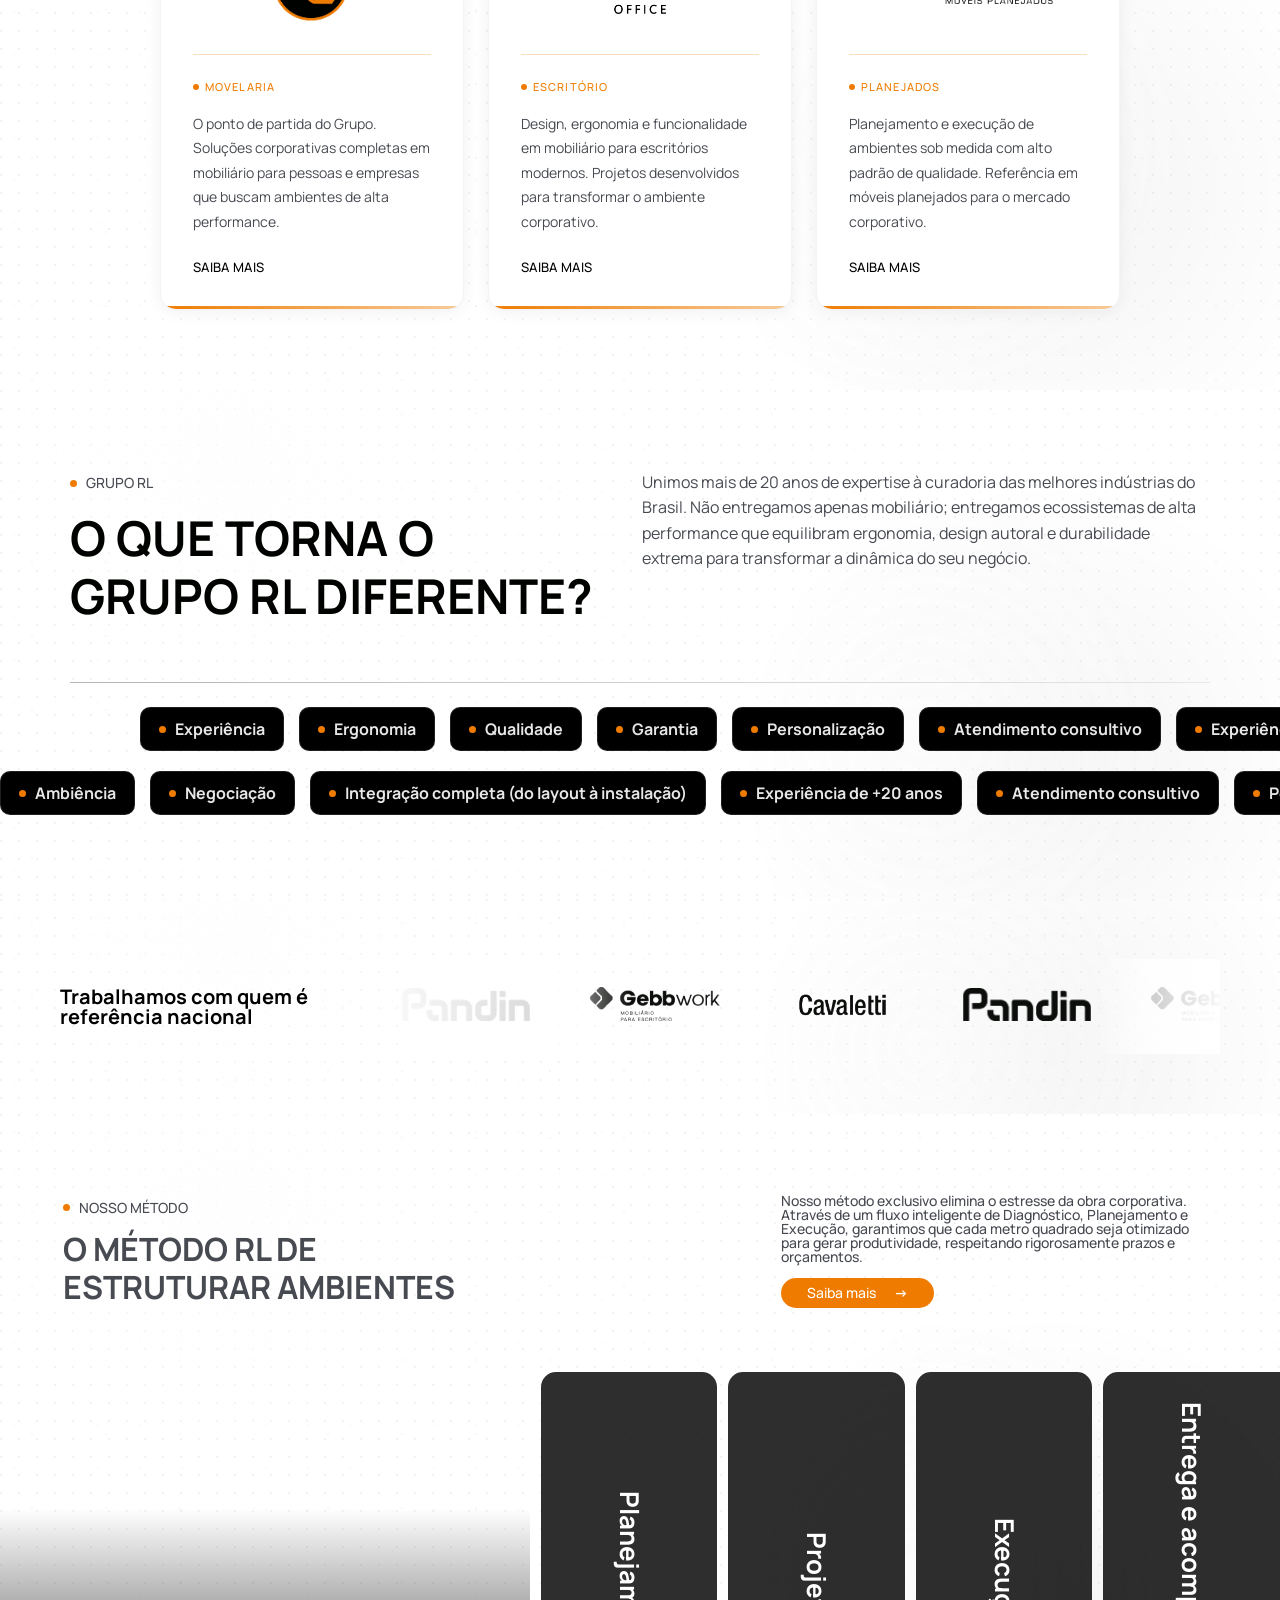
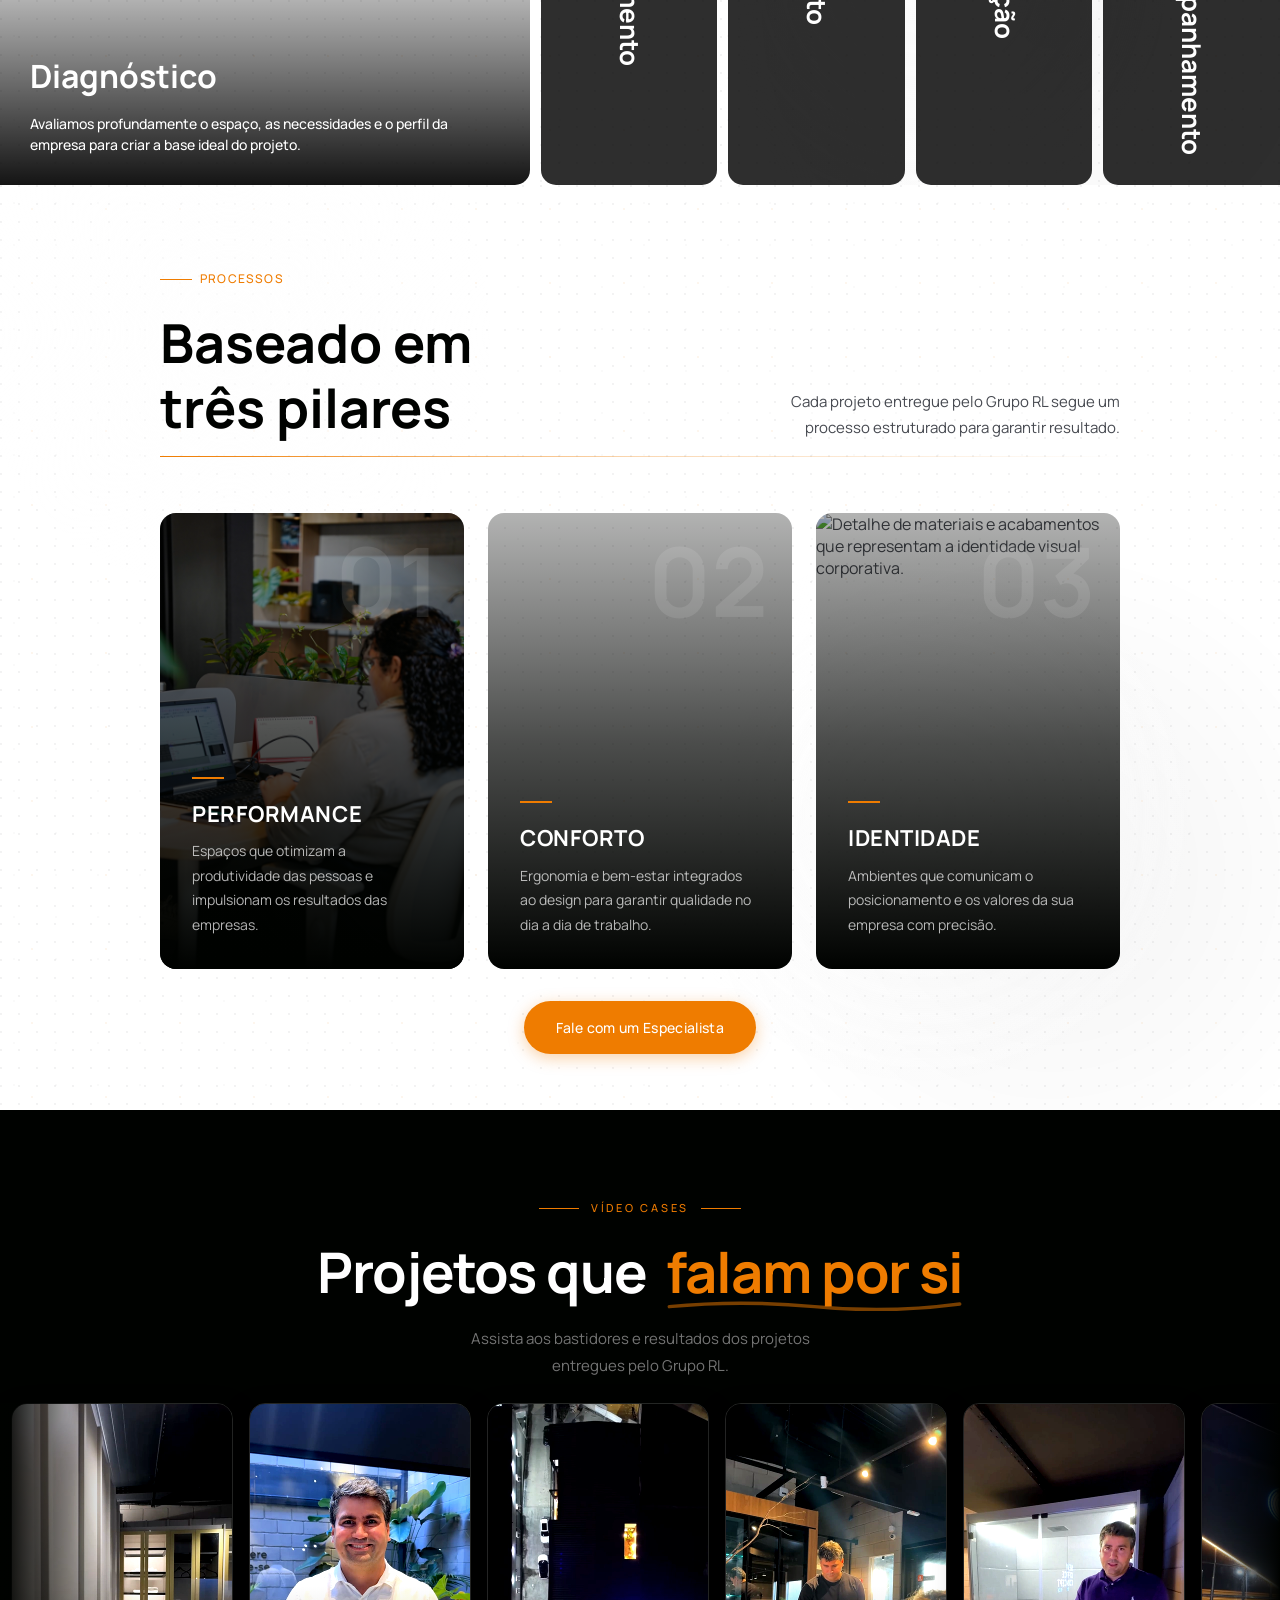
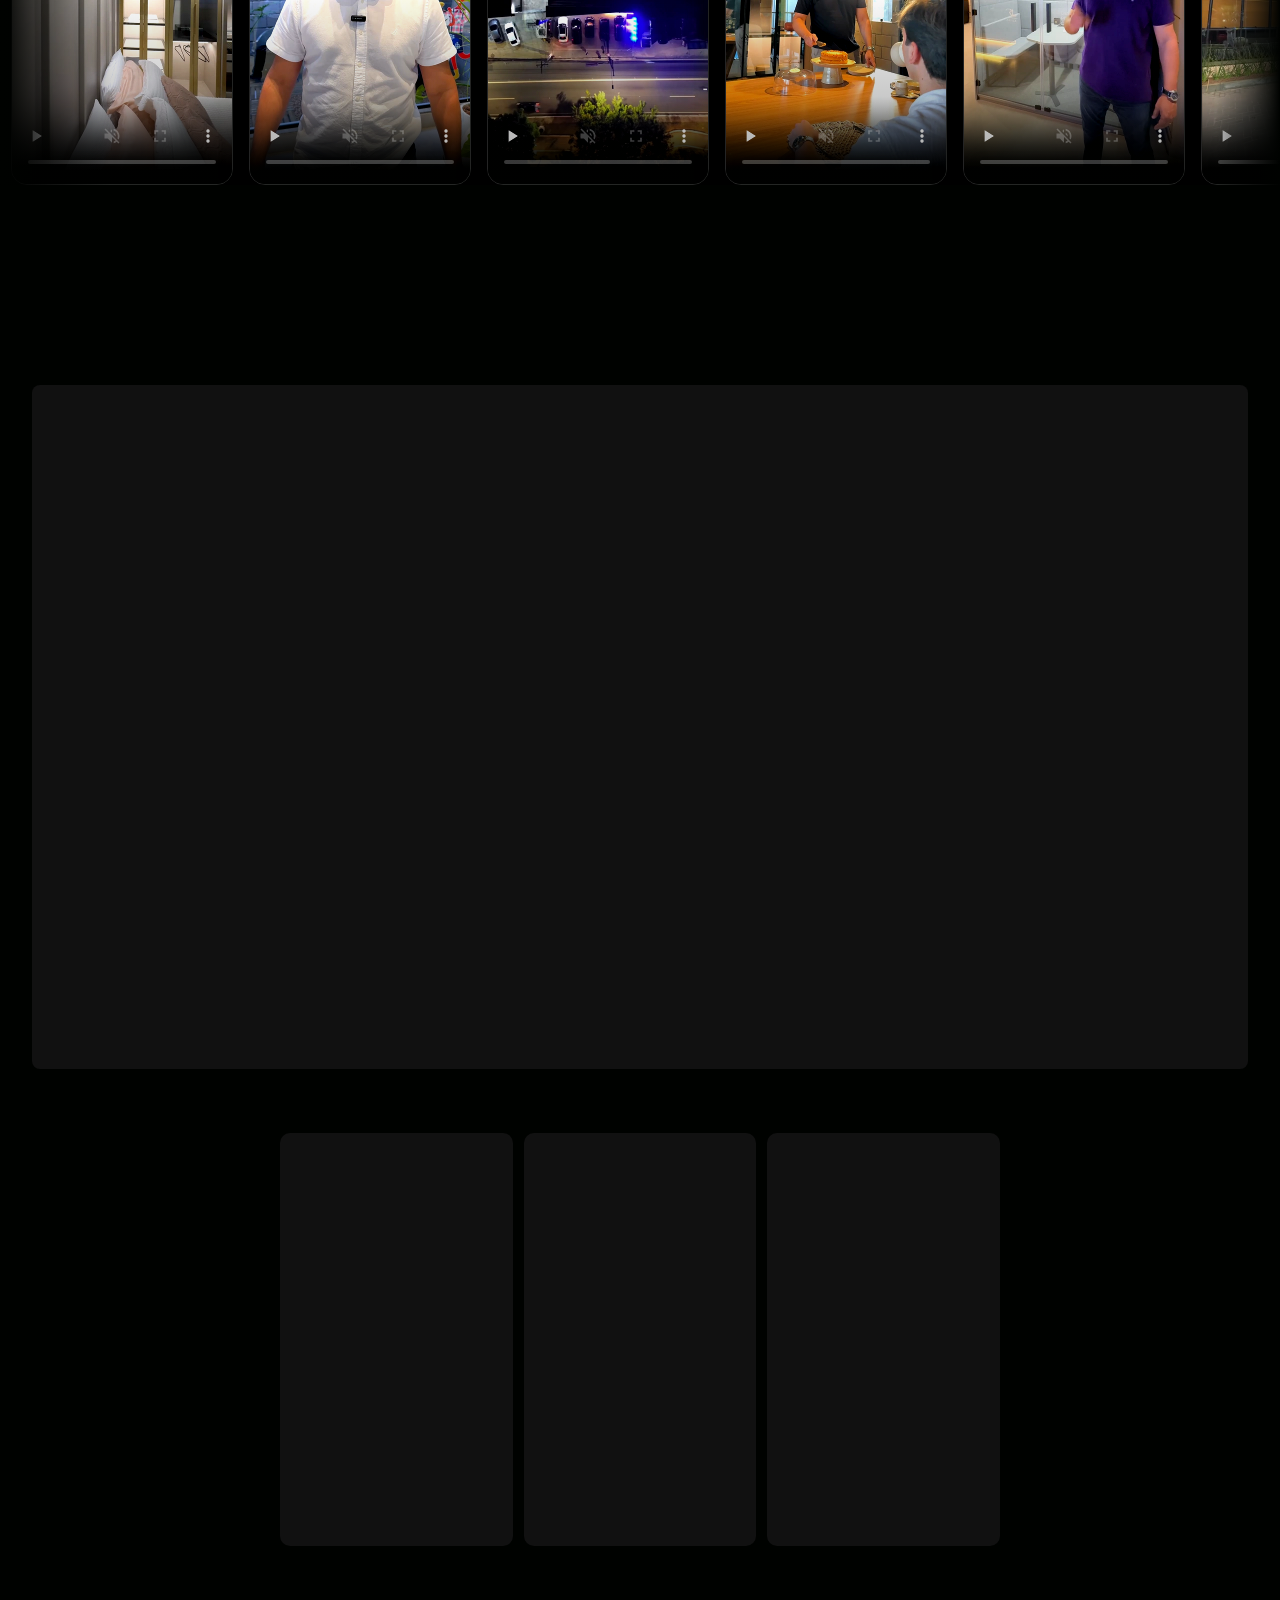
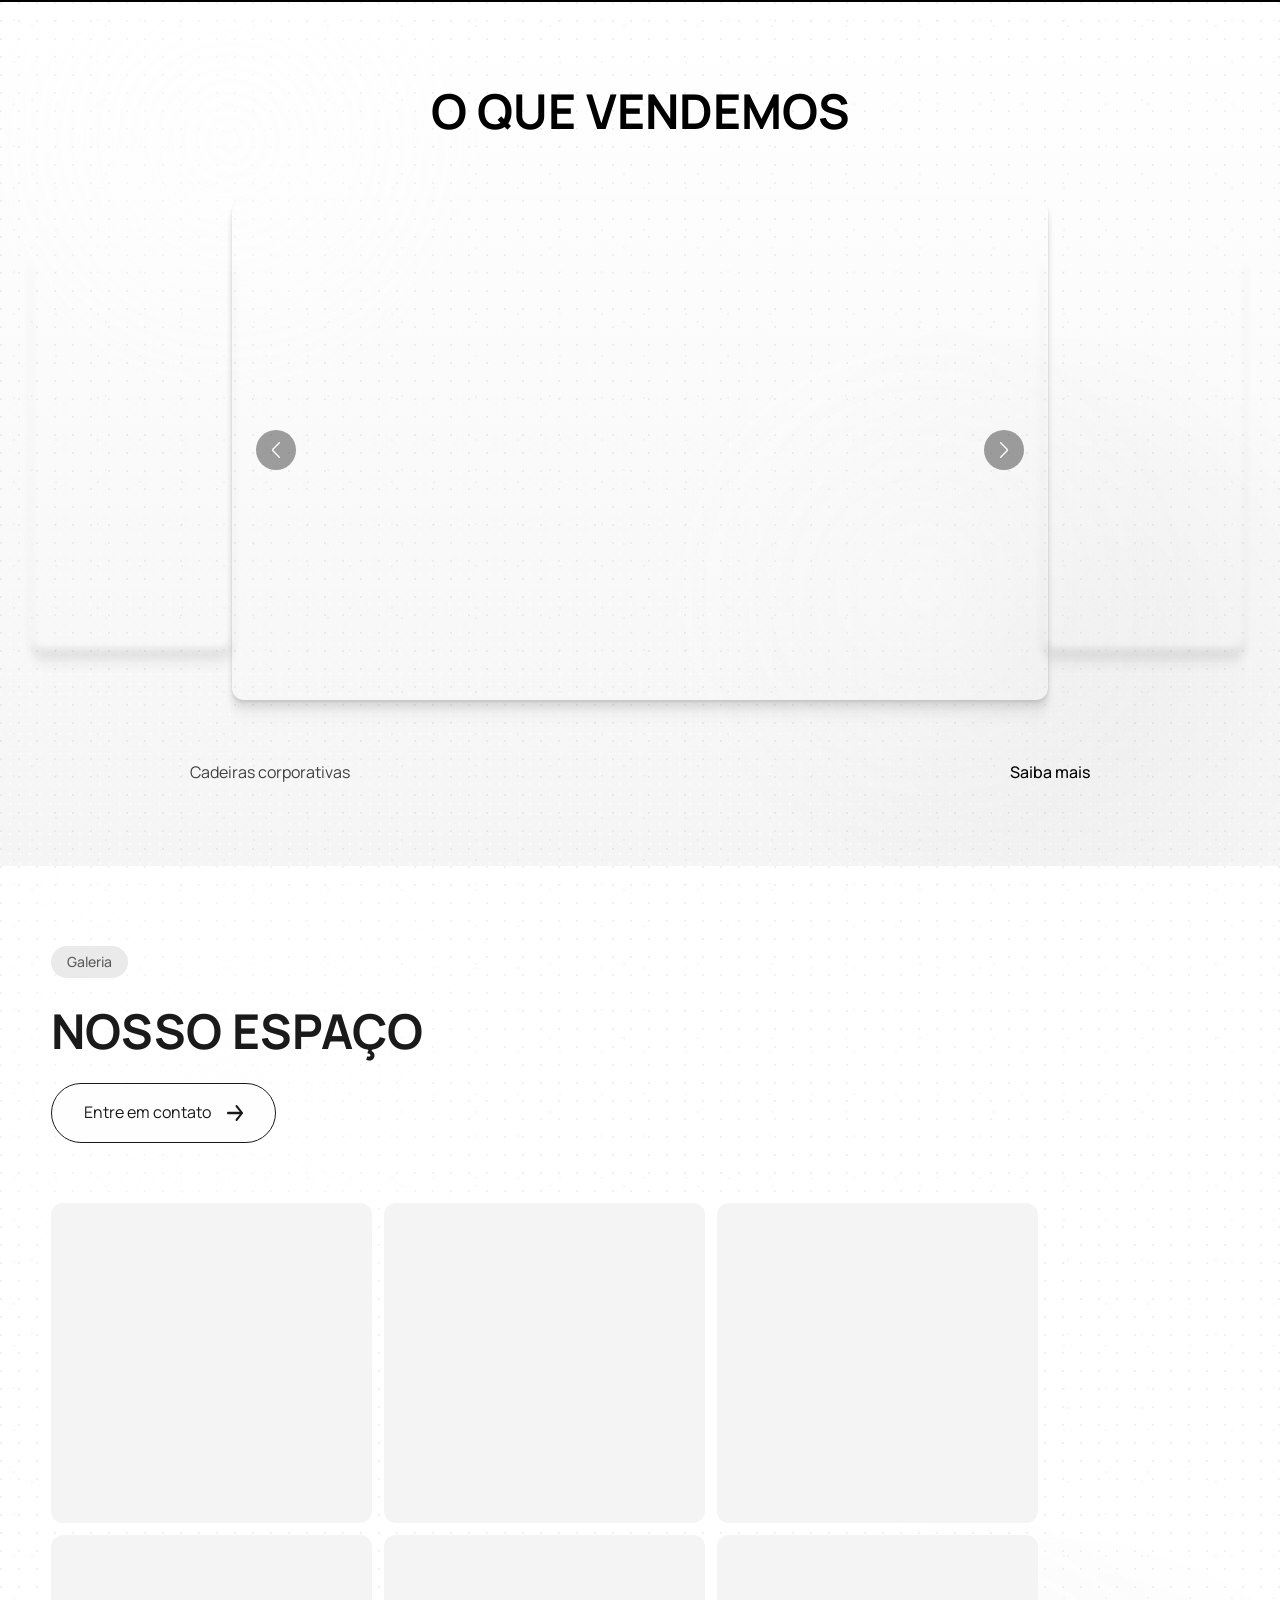
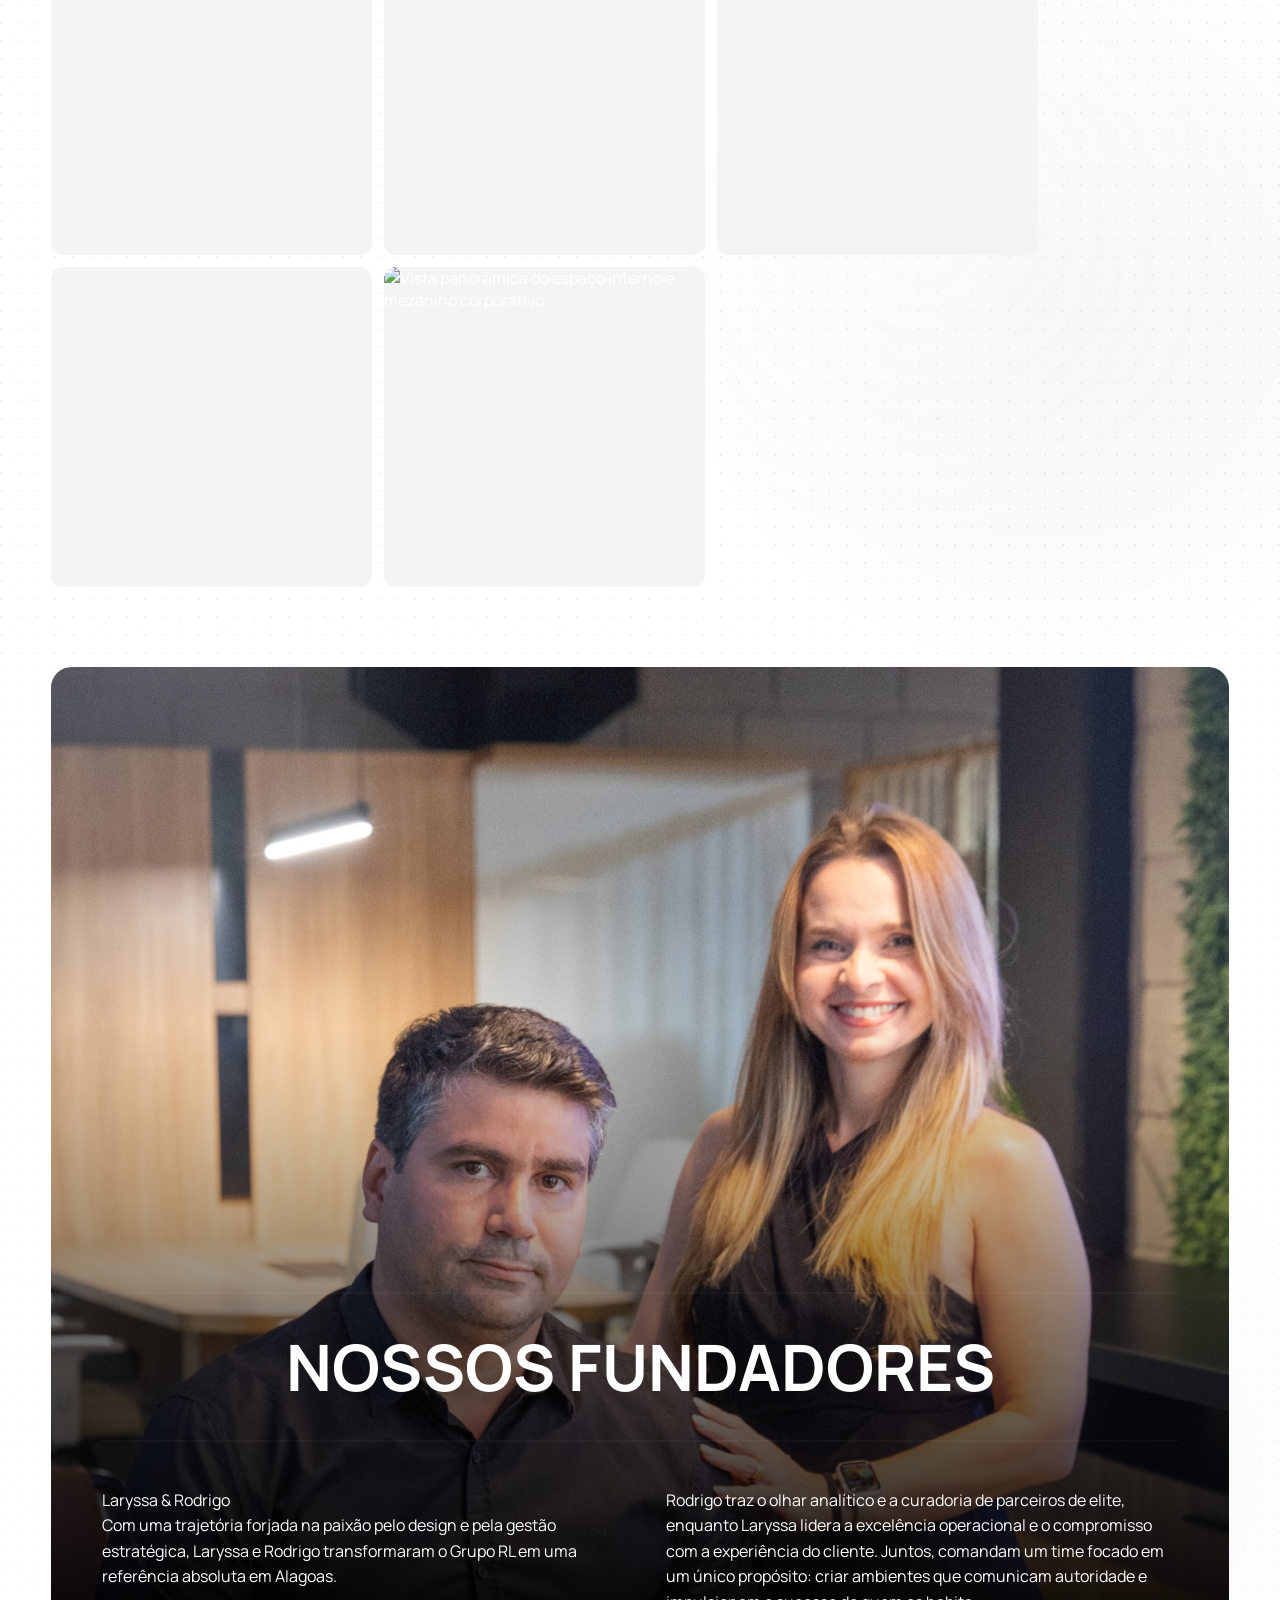
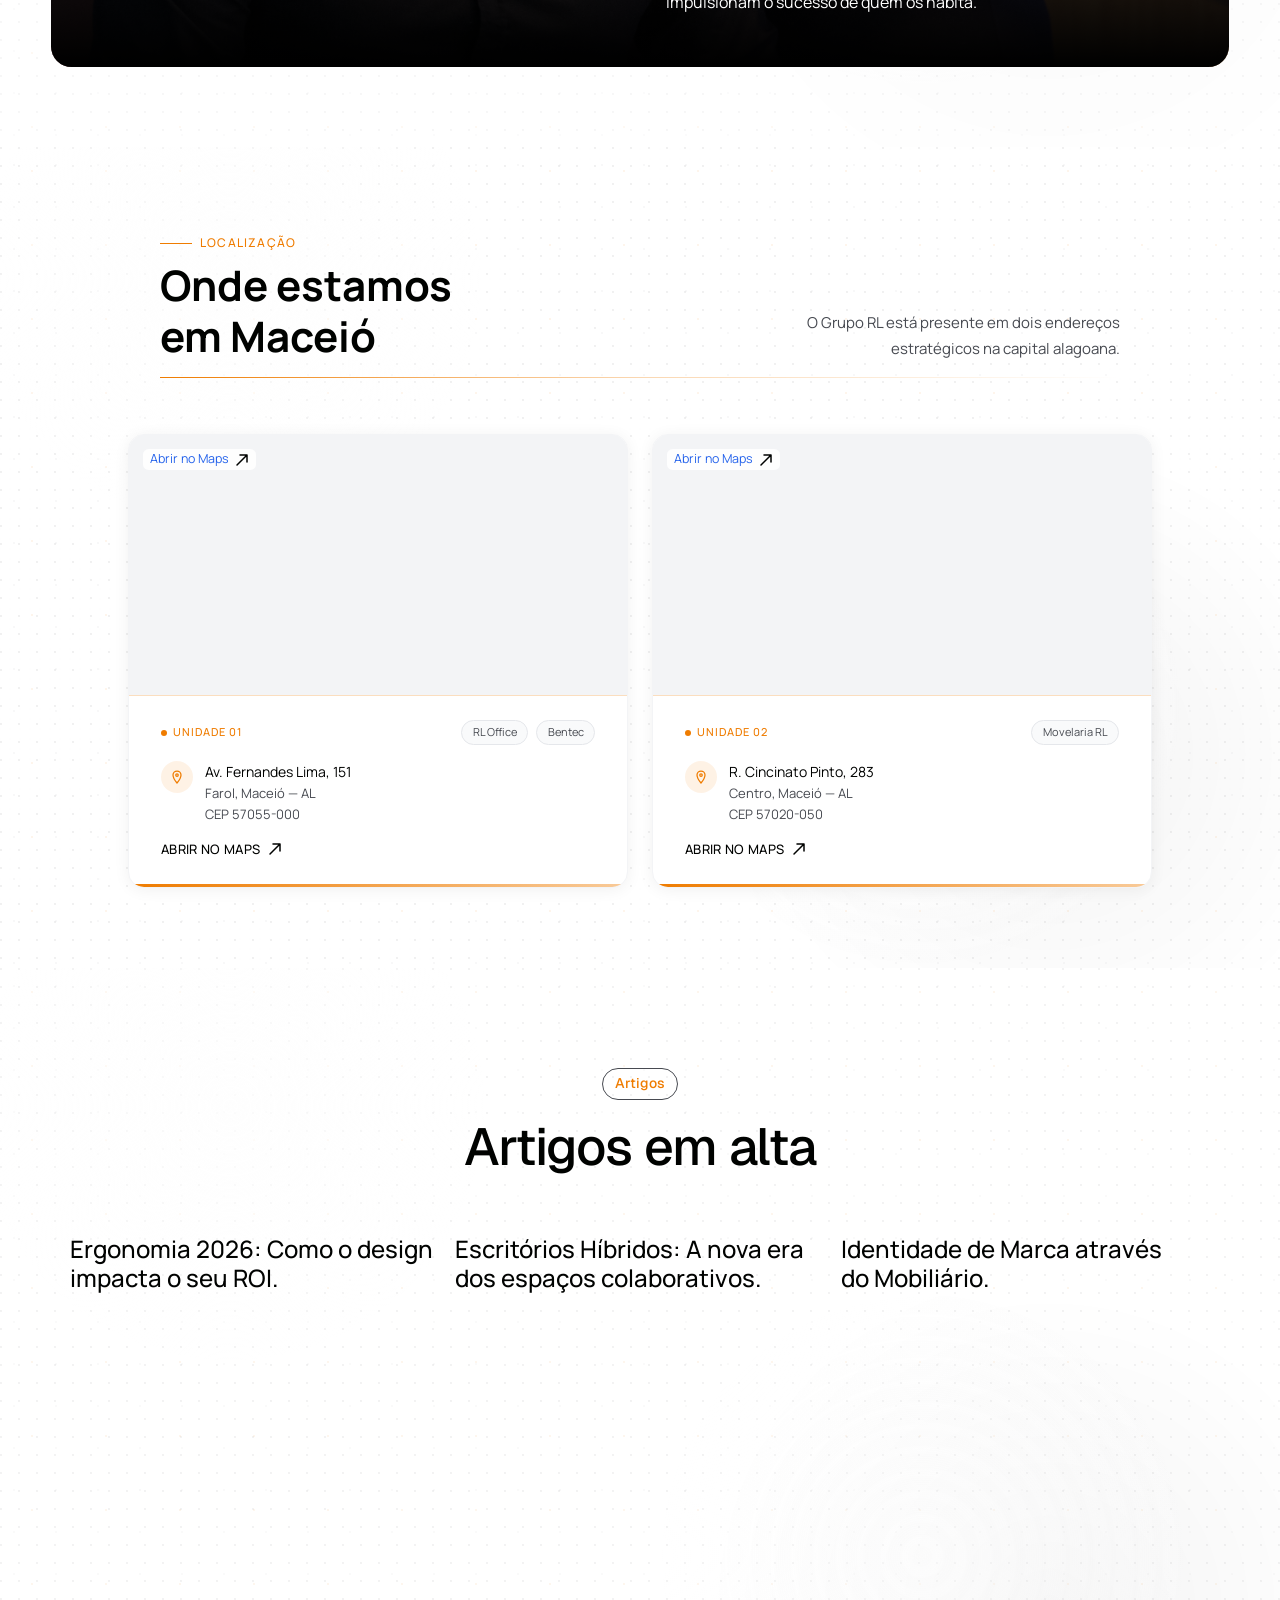
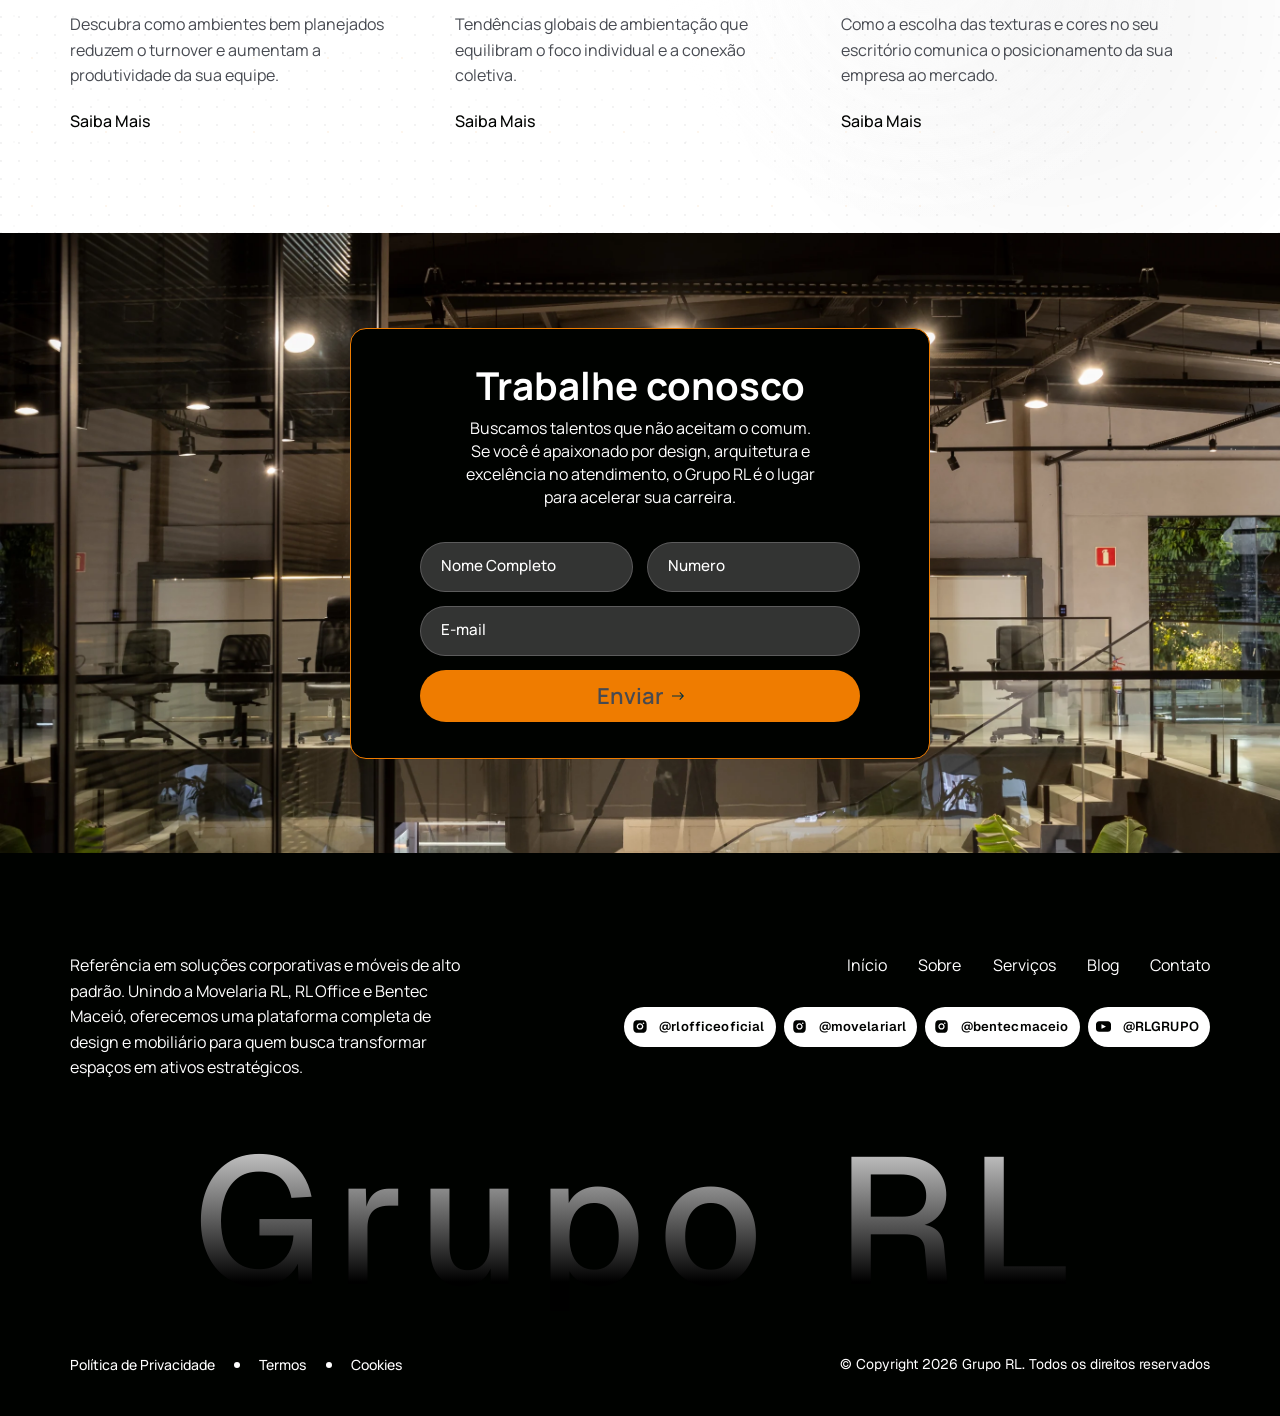
==== commit c80713ed: "Add feedback carousel and lightbox features in index.html and CSS - Introduced a feedback carousel w" ====
--- a/index.html
+++ b/index.html
@@ -934,6 +934,7 @@
             </div>
           </article>
         </div>
+        <div class="feedbacks__dots" aria-label="Indicadores do carrossel de depoimentos"></div>
       </div>
     </section>
 
@@ -1745,6 +1746,130 @@
     })();
 
     (function () {
+      var list = document.querySelector('.feedbacks__list');
+      var dotsWrap = document.querySelector('.feedbacks__dots');
+      if (!list || !dotsWrap) return;
+
+      var cards = Array.prototype.slice.call(list.querySelectorAll('.feedback-card'));
+      if (!cards.length) return;
+
+      var dots = cards.map(function (_, idx) {
+        var btn = document.createElement('button');
+        btn.type = 'button';
+        btn.className = 'feedbacks__dot' + (idx === 0 ? ' is-active' : '');
+        btn.setAttribute('aria-label', 'Ir para depoimento ' + (idx + 1));
+        btn.setAttribute('aria-current', idx === 0 ? 'true' : 'false');
+        btn.addEventListener('click', function () {
+          cards[idx].scrollIntoView({ behavior: 'smooth', block: 'nearest', inline: 'center' });
+        });
+        dotsWrap.appendChild(btn);
+        return btn;
+      });
+
+      function setActiveDot(activeIndex) {
+        dots.forEach(function (dot, idx) {
+          var isActive = idx === activeIndex;
+          dot.classList.toggle('is-active', isActive);
+          dot.setAttribute('aria-current', isActive ? 'true' : 'false');
+        });
+      }
+
+      var ticking = false;
+      function updateActiveByScroll() {
+        if (ticking) return;
+        ticking = true;
+        window.requestAnimationFrame(function () {
+          var listRect = list.getBoundingClientRect();
+          var listCenter = listRect.left + listRect.width / 2;
+          var nearestIndex = 0;
+          var nearestDistance = Infinity;
+
+          cards.forEach(function (card, idx) {
+            var rect = card.getBoundingClientRect();
+            var cardCenter = rect.left + rect.width / 2;
+            var distance = Math.abs(cardCenter - listCenter);
+            if (distance < nearestDistance) {
+              nearestDistance = distance;
+              nearestIndex = idx;
+            }
+          });
+
+          setActiveDot(nearestIndex);
+          ticking = false;
+        });
+      }
+
+      list.addEventListener('scroll', updateActiveByScroll, { passive: true });
+      window.addEventListener('resize', updateActiveByScroll);
+      updateActiveByScroll();
+    })();
+
+    (function () {
+      var galleryItems = document.querySelectorAll('.gallery__item img');
+      if (!galleryItems.length) return;
+
+      var lightbox = document.createElement('div');
+      lightbox.className = 'gallery-lightbox';
+      lightbox.setAttribute('aria-hidden', 'true');
+      lightbox.innerHTML = '' +
+        '<div class="gallery-lightbox__content" role="dialog" aria-modal="true" aria-label="Visualização da imagem em tela cheia">' +
+        '  <button type="button" class="gallery-lightbox__close" aria-label="Fechar visualização">×</button>' +
+        '  <img class="gallery-lightbox__image" src="" alt="" />' +
+        '</div>';
+      document.body.appendChild(lightbox);
+
+      var lightboxImage = lightbox.querySelector('.gallery-lightbox__image');
+      var closeBtn = lightbox.querySelector('.gallery-lightbox__close');
+      var activeTrigger = null;
+
+      function closeLightbox() {
+        lightbox.classList.remove('is-open');
+        lightbox.setAttribute('aria-hidden', 'true');
+        document.body.style.overflow = '';
+        if (activeTrigger) activeTrigger.focus();
+      }
+
+      function openLightbox(imageEl) {
+        activeTrigger = imageEl;
+        lightboxImage.src = imageEl.currentSrc || imageEl.src;
+        lightboxImage.alt = imageEl.alt || 'Imagem da galeria em tela cheia';
+        lightbox.classList.add('is-open');
+        lightbox.setAttribute('aria-hidden', 'false');
+        document.body.style.overflow = 'hidden';
+        closeBtn.focus();
+      }
+
+      galleryItems.forEach(function (img) {
+        img.setAttribute('tabindex', '0');
+        img.setAttribute('role', 'button');
+        img.setAttribute('aria-label', 'Abrir imagem em tela cheia');
+
+        img.addEventListener('click', function () {
+          openLightbox(img);
+        });
+
+        img.addEventListener('keydown', function (event) {
+          if (event.key === 'Enter' || event.key === ' ') {
+            event.preventDefault();
+            openLightbox(img);
+          }
+        });
+      });
+
+      closeBtn.addEventListener('click', closeLightbox);
+
+      lightbox.addEventListener('click', function (event) {
+        if (event.target === lightbox) closeLightbox();
+      });
+
+      document.addEventListener('keydown', function (event) {
+        if (event.key === 'Escape' && lightbox.classList.contains('is-open')) {
+          closeLightbox();
+        }
+      });
+    })();
+
+    (function () {
       var form = document.querySelector('.cta__form');
       if (!form) return;
 
--- a/css/feedbacks.css
+++ b/css/feedbacks.css
@@ -160,6 +160,10 @@
   border: 0;
 }
 
+.feedbacks__dots {
+  display: none;
+}
+
 @media (max-width: 1280px) {
   .feedbacks__inner {
     padding: 56px 32px;
@@ -200,7 +204,74 @@
   }
 
   .feedbacks__list {
-    grid-template-columns: 1fr;
-    max-width: 280px;
-  }
-}
+    display: flex;
+    gap: 12px;
+    max-width: 100%;
+    overflow-x: auto;
+    overflow-y: hidden;
+    scroll-snap-type: x mandatory;
+    -webkit-overflow-scrolling: touch;
+    padding-inline: 2px;
+  }
+
+  .feedbacks__list::-webkit-scrollbar {
+    display: none;
+  }
+
+  .feedback-card {
+    flex: 0 0 min(78vw, 280px);
+    width: min(78vw, 280px);
+    scroll-snap-align: center;
+  }
+
+  .feedbacks__dots {
+    display: flex;
+    align-items: center;
+    justify-content: center;
+    gap: 8px;
+    margin-top: 4px;
+  }
+
+  .feedbacks__dot {
+    width: 8px;
+    height: 8px;
+    border: 0;
+    border-radius: 999px;
+    background: rgba(255, 255, 255, 0.35);
+    cursor: pointer;
+    padding: 0;
+    position: relative;
+    overflow: hidden;
+    transition: transform 200ms ease, background-color 200ms ease, width 220ms ease;
+  }
+
+  .feedbacks__dot.is-active {
+    width: 22px;
+    background: #ef7c00;
+  }
+
+  .feedbacks__dot.is-active::after {
+    content: "";
+    position: absolute;
+    inset: 0;
+    border-radius: inherit;
+    background: rgba(255, 255, 255, 0.28);
+    transform-origin: left center;
+    transform: scaleX(0);
+    animation: feedback-dot-fill 3.2s linear forwards;
+  }
+
+  .feedbacks__dot:focus-visible {
+    outline: 2px solid #fff;
+    outline-offset: 2px;
+  }
+}
+
+@keyframes feedback-dot-fill {
+  from {
+    transform: scaleX(0);
+  }
+  to {
+    transform: scaleX(1);
+  }
+}
--- a/css/gallery.css
+++ b/css/gallery.css
@@ -86,6 +86,7 @@
   border-radius: 12px;
   overflow: hidden;
   background: #f4f4f5;
+  cursor: zoom-in;
 }
 
 .gallery__item img {
@@ -170,3 +171,49 @@
     will-change: auto;
   }
 }
+
+.gallery-lightbox {
+  position: fixed;
+  inset: 0;
+  z-index: 1200;
+  display: none;
+  align-items: center;
+  justify-content: center;
+  padding: clamp(1rem, 2vw, 1.5rem);
+  background: rgba(0, 2, 0, 0.92);
+}
+
+.gallery-lightbox.is-open {
+  display: flex;
+}
+
+.gallery-lightbox__content {
+  position: relative;
+  width: min(96vw, 1200px);
+  max-height: 92vh;
+  display: flex;
+  align-items: center;
+  justify-content: center;
+}
+
+.gallery-lightbox__image {
+  width: 100%;
+  max-height: 92vh;
+  object-fit: contain;
+  border-radius: 10px;
+}
+
+.gallery-lightbox__close {
+  position: absolute;
+  top: -0.85rem;
+  right: -0.85rem;
+  width: 2.3rem;
+  height: 2.3rem;
+  border: 0;
+  border-radius: 999px;
+  background: #fff;
+  color: #000200;
+  font-size: 1.25rem;
+  line-height: 1;
+  cursor: pointer;
+}
--- a/css/footer.css
+++ b/css/footer.css
@@ -176,29 +176,39 @@
 @media (max-width: 960px) {
   .site-footer__top {
     flex-direction: column;
+    align-items: center;
+    text-align: center;
+  }
+
+  .site-footer__about {
+    max-width: 100%;
+    text-align: center;
   }
 
   .site-footer__right {
     width: 100%;
-    align-items: flex-start;
+    align-items: center;
   }
 
   .site-footer__social {
-    justify-content: flex-start;
+    justify-content: center;
   }
 
   .site-footer__nav {
     flex-wrap: wrap;
+    justify-content: center;
     gap: 1rem 1.5rem;
   }
 
   .site-footer__bottom {
     flex-direction: column;
-    align-items: flex-start;
+    align-items: center;
+    text-align: center;
   }
 
   .site-footer__legal-links {
     flex-wrap: wrap;
+    justify-content: center;
     gap: 0.75rem;
   }
 }
--- a/css/feedbacks.css
+++ b/css/feedbacks.css
@@ -160,6 +160,10 @@
   border: 0;
 }
 
+.feedbacks__dots {
+  display: none;
+}
+
 @media (max-width: 1280px) {
   .feedbacks__inner {
     padding: 56px 32px;
@@ -200,7 +204,74 @@
   }
 
   .feedbacks__list {
-    grid-template-columns: 1fr;
-    max-width: 280px;
-  }
-}
+    display: flex;
+    gap: 12px;
+    max-width: 100%;
+    overflow-x: auto;
+    overflow-y: hidden;
+    scroll-snap-type: x mandatory;
+    -webkit-overflow-scrolling: touch;
+    padding-inline: 2px;
+  }
+
+  .feedbacks__list::-webkit-scrollbar {
+    display: none;
+  }
+
+  .feedback-card {
+    flex: 0 0 min(78vw, 280px);
+    width: min(78vw, 280px);
+    scroll-snap-align: center;
+  }
+
+  .feedbacks__dots {
+    display: flex;
+    align-items: center;
+    justify-content: center;
+    gap: 8px;
+    margin-top: 4px;
+  }
+
+  .feedbacks__dot {
+    width: 8px;
+    height: 8px;
+    border: 0;
+    border-radius: 999px;
+    background: rgba(255, 255, 255, 0.35);
+    cursor: pointer;
+    padding: 0;
+    position: relative;
+    overflow: hidden;
+    transition: transform 200ms ease, background-color 200ms ease, width 220ms ease;
+  }
+
+  .feedbacks__dot.is-active {
+    width: 22px;
+    background: #ef7c00;
+  }
+
+  .feedbacks__dot.is-active::after {
+    content: "";
+    position: absolute;
+    inset: 0;
+    border-radius: inherit;
+    background: rgba(255, 255, 255, 0.28);
+    transform-origin: left center;
+    transform: scaleX(0);
+    animation: feedback-dot-fill 3.2s linear forwards;
+  }
+
+  .feedbacks__dot:focus-visible {
+    outline: 2px solid #fff;
+    outline-offset: 2px;
+  }
+}
+
+@keyframes feedback-dot-fill {
+  from {
+    transform: scaleX(0);
+  }
+  to {
+    transform: scaleX(1);
+  }
+}
--- a/css/gallery.css
+++ b/css/gallery.css
@@ -86,6 +86,7 @@
   border-radius: 12px;
   overflow: hidden;
   background: #f4f4f5;
+  cursor: zoom-in;
 }
 
 .gallery__item img {
@@ -170,3 +171,49 @@
     will-change: auto;
   }
 }
+
+.gallery-lightbox {
+  position: fixed;
+  inset: 0;
+  z-index: 1200;
+  display: none;
+  align-items: center;
+  justify-content: center;
+  padding: clamp(1rem, 2vw, 1.5rem);
+  background: rgba(0, 2, 0, 0.92);
+}
+
+.gallery-lightbox.is-open {
+  display: flex;
+}
+
+.gallery-lightbox__content {
+  position: relative;
+  width: min(96vw, 1200px);
+  max-height: 92vh;
+  display: flex;
+  align-items: center;
+  justify-content: center;
+}
+
+.gallery-lightbox__image {
+  width: 100%;
+  max-height: 92vh;
+  object-fit: contain;
+  border-radius: 10px;
+}
+
+.gallery-lightbox__close {
+  position: absolute;
+  top: -0.85rem;
+  right: -0.85rem;
+  width: 2.3rem;
+  height: 2.3rem;
+  border: 0;
+  border-radius: 999px;
+  background: #fff;
+  color: #000200;
+  font-size: 1.25rem;
+  line-height: 1;
+  cursor: pointer;
+}
--- a/css/footer.css
+++ b/css/footer.css
@@ -176,29 +176,39 @@
 @media (max-width: 960px) {
   .site-footer__top {
     flex-direction: column;
+    align-items: center;
+    text-align: center;
+  }
+
+  .site-footer__about {
+    max-width: 100%;
+    text-align: center;
   }
 
   .site-footer__right {
     width: 100%;
-    align-items: flex-start;
+    align-items: center;
   }
 
   .site-footer__social {
-    justify-content: flex-start;
+    justify-content: center;
   }
 
   .site-footer__nav {
     flex-wrap: wrap;
+    justify-content: center;
     gap: 1rem 1.5rem;
   }
 
   .site-footer__bottom {
     flex-direction: column;
-    align-items: flex-start;
+    align-items: center;
+    text-align: center;
   }
 
   .site-footer__legal-links {
     flex-wrap: wrap;
+    justify-content: center;
     gap: 0.75rem;
   }
 }
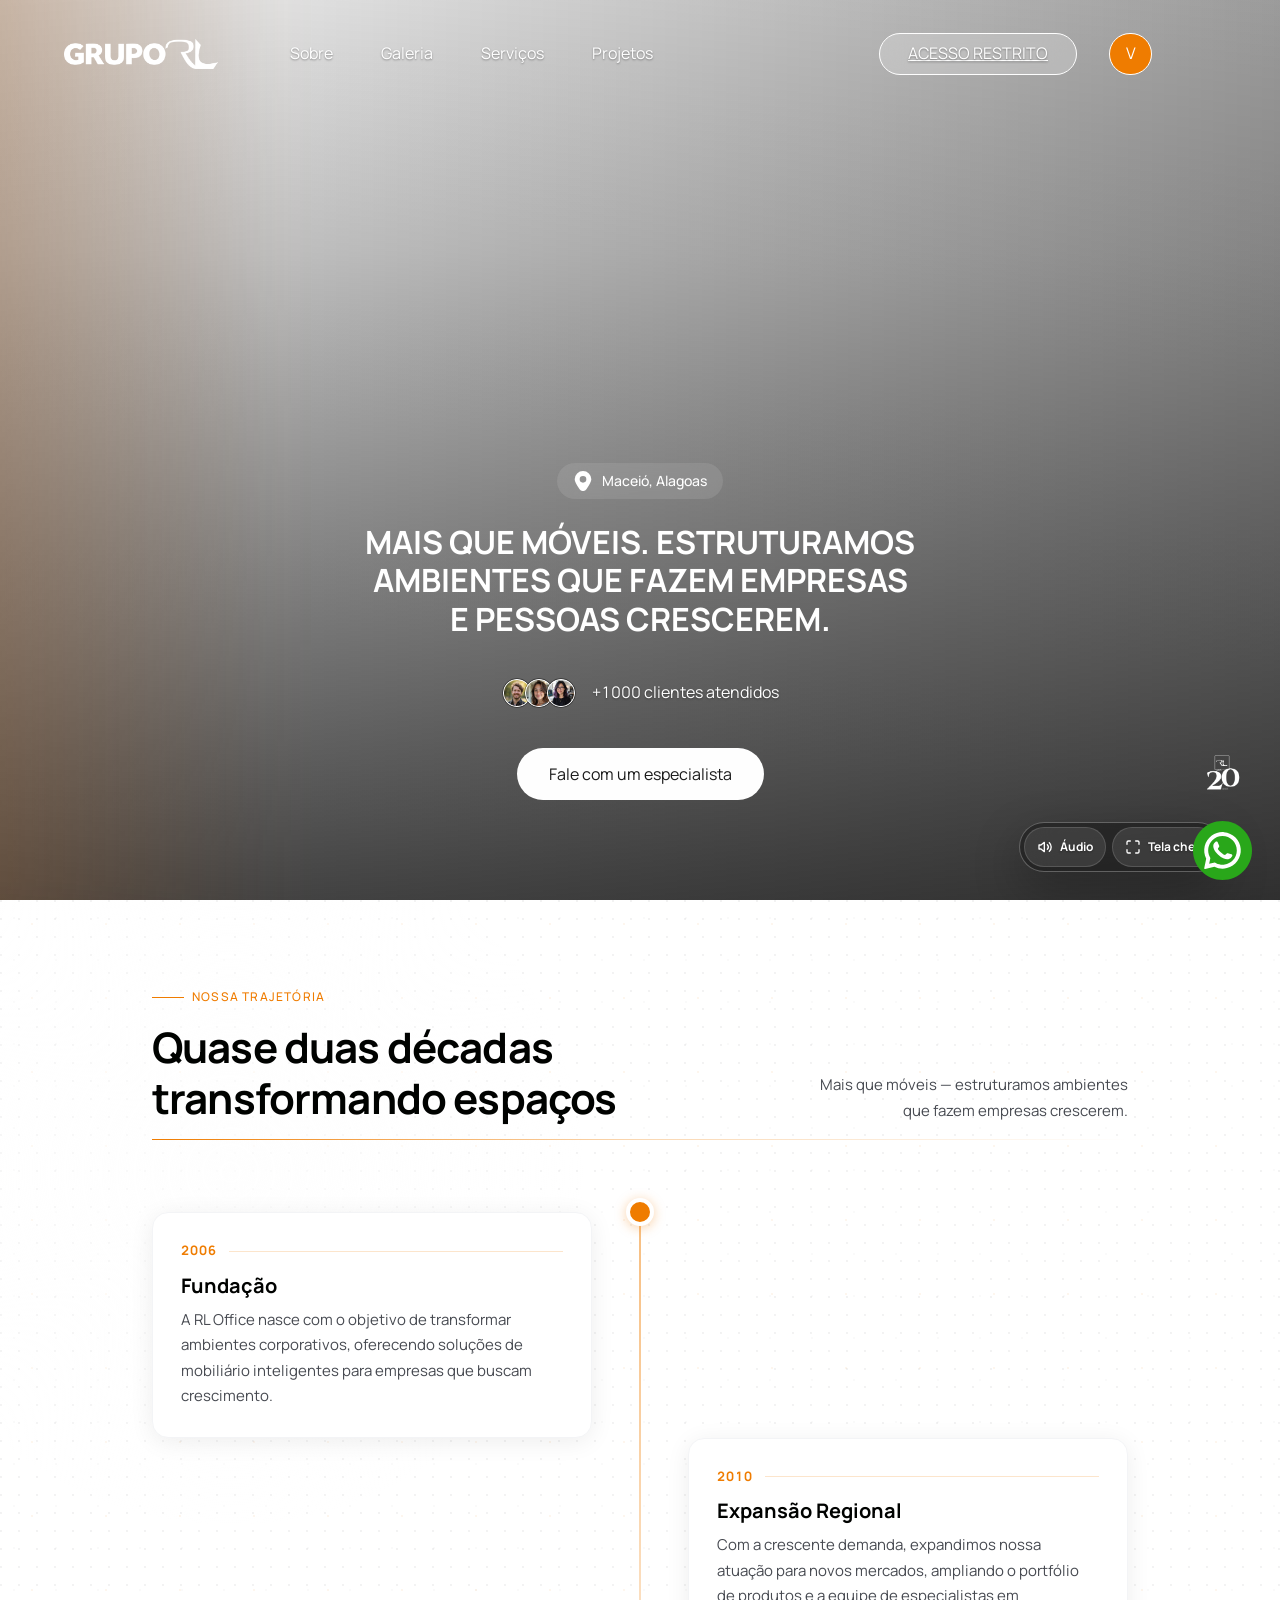
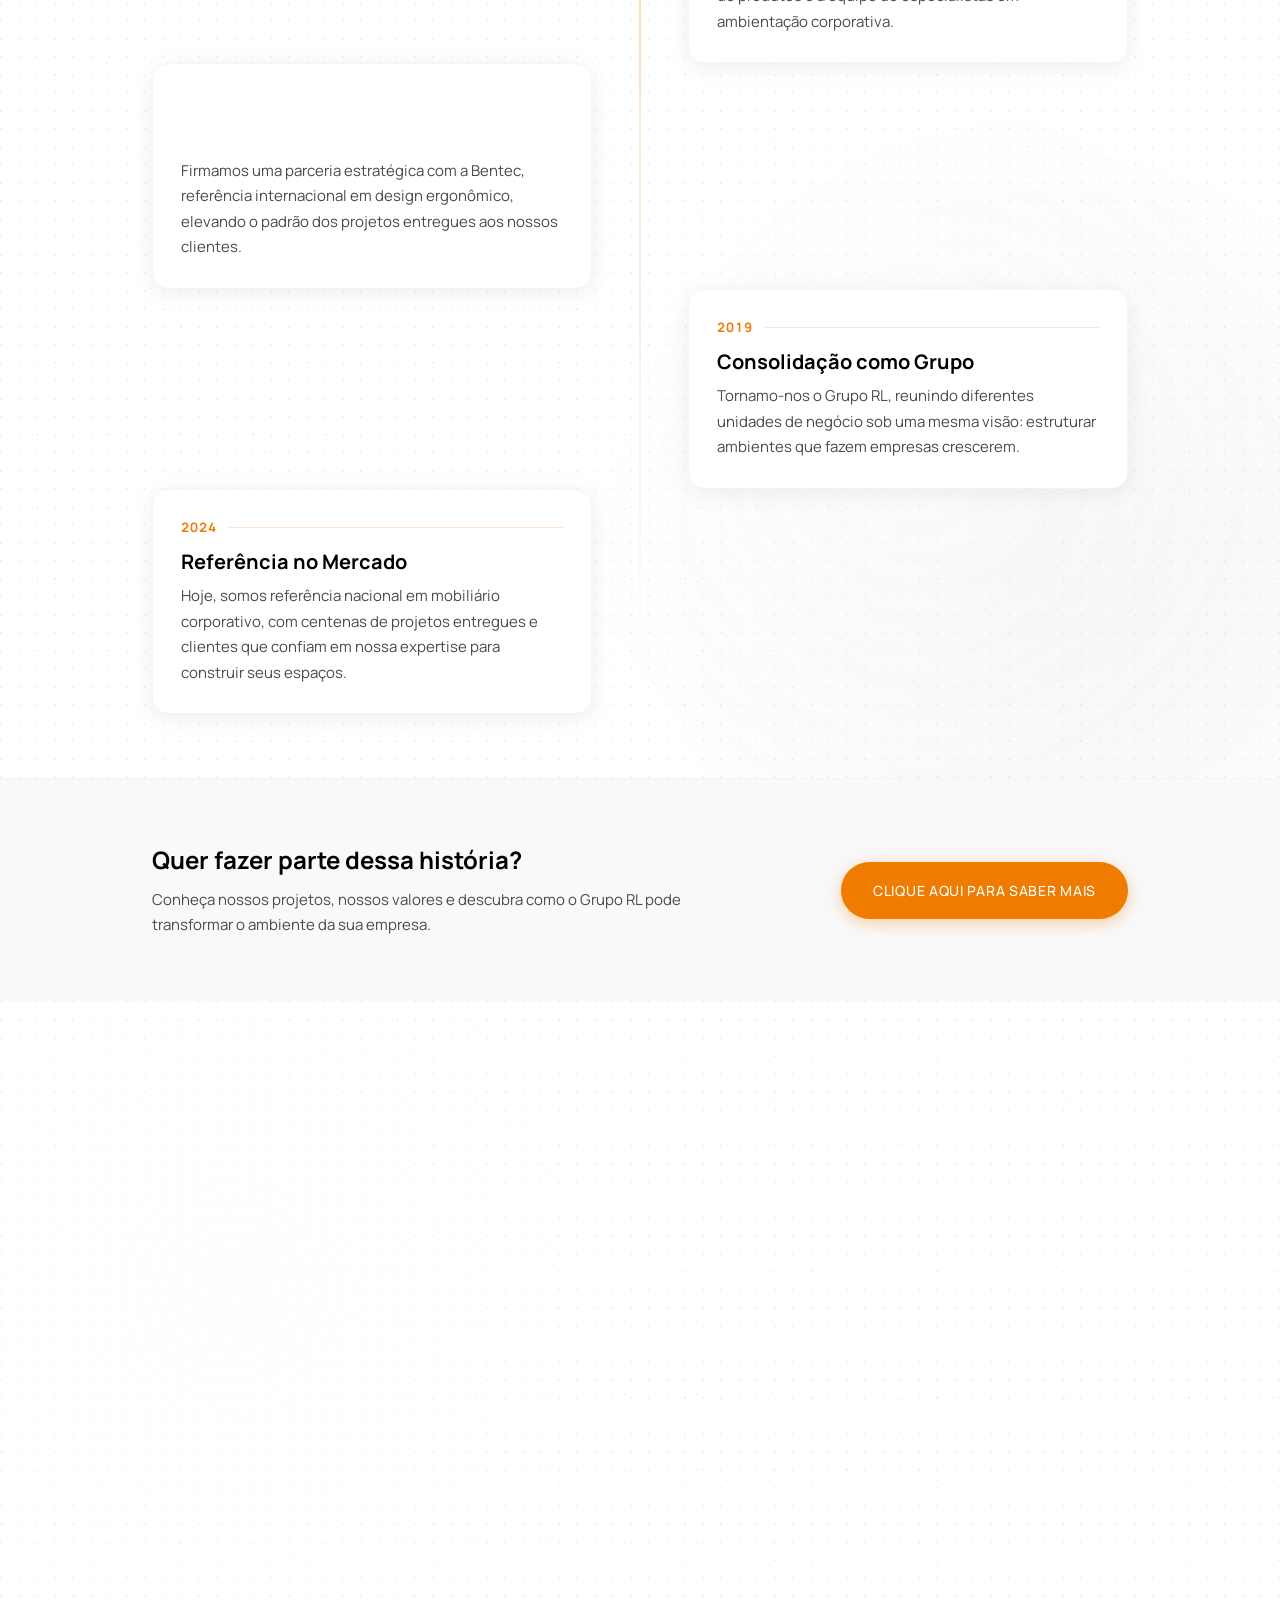
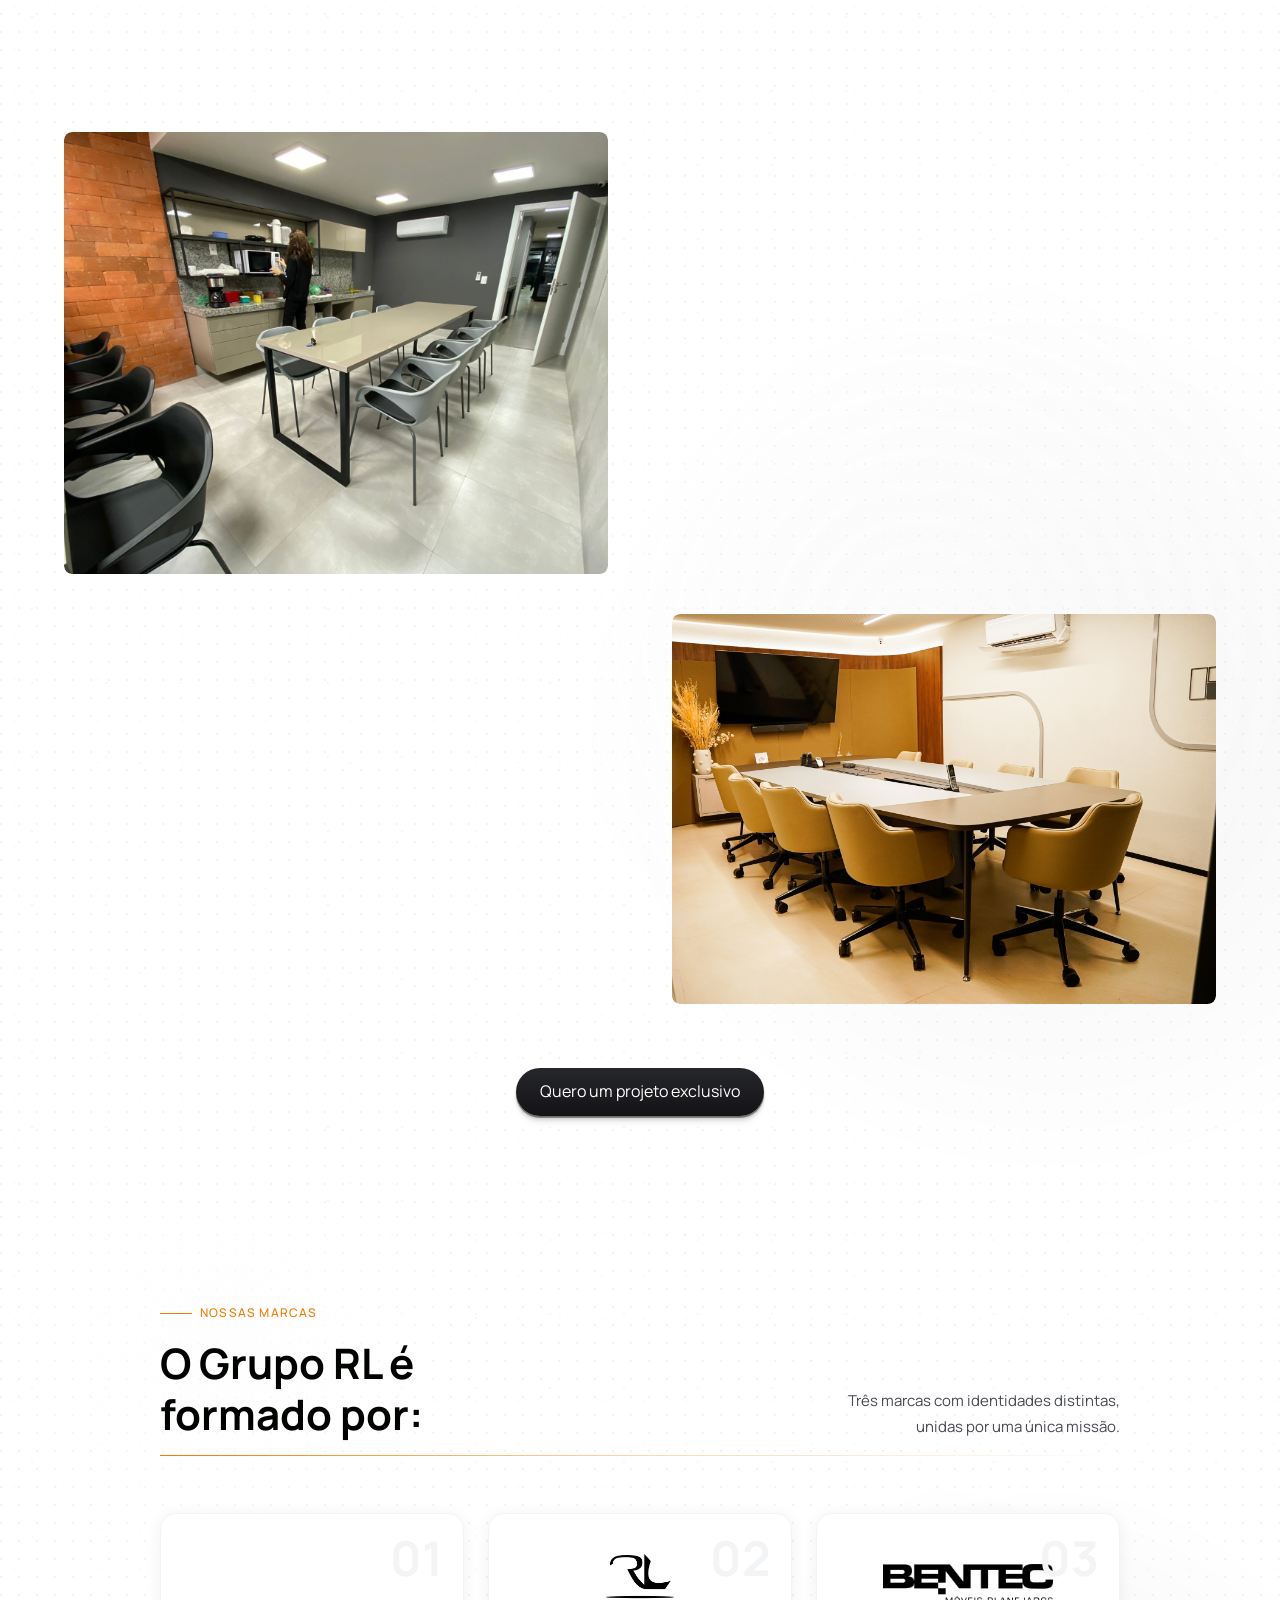
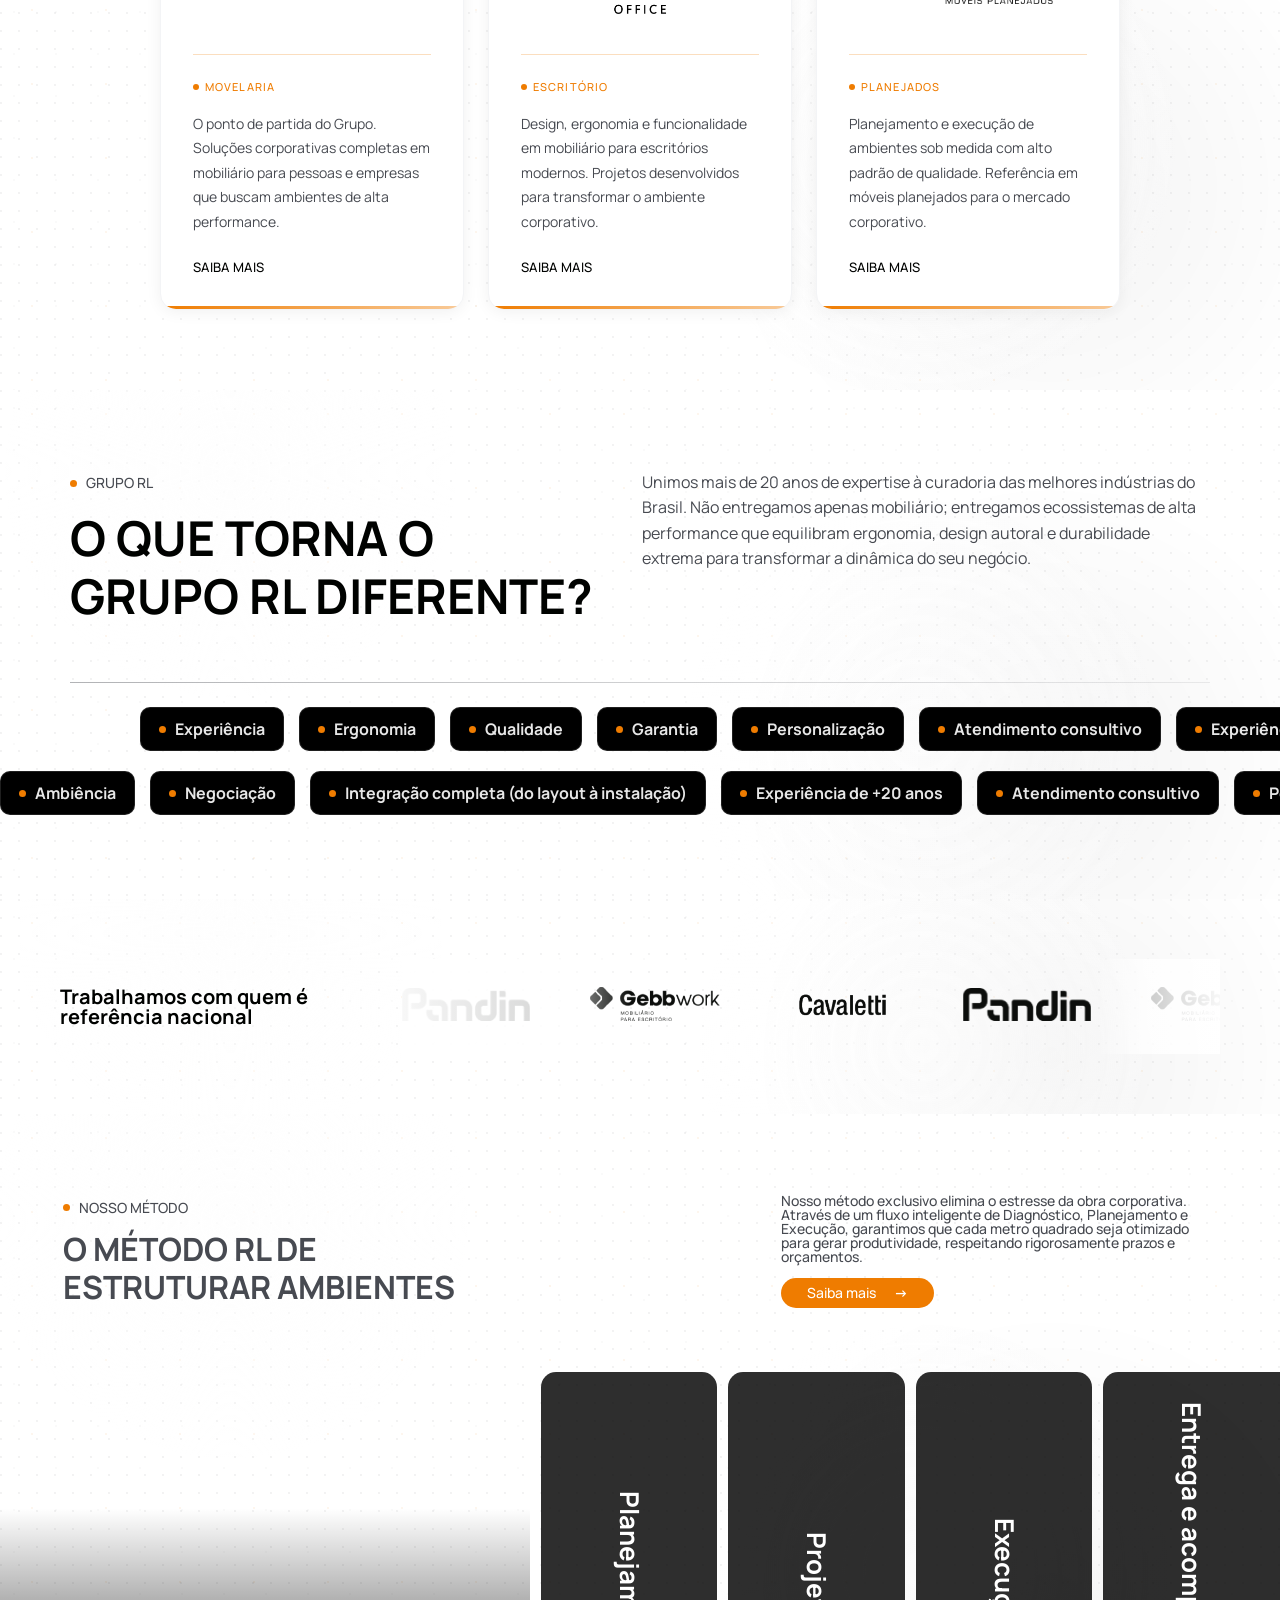
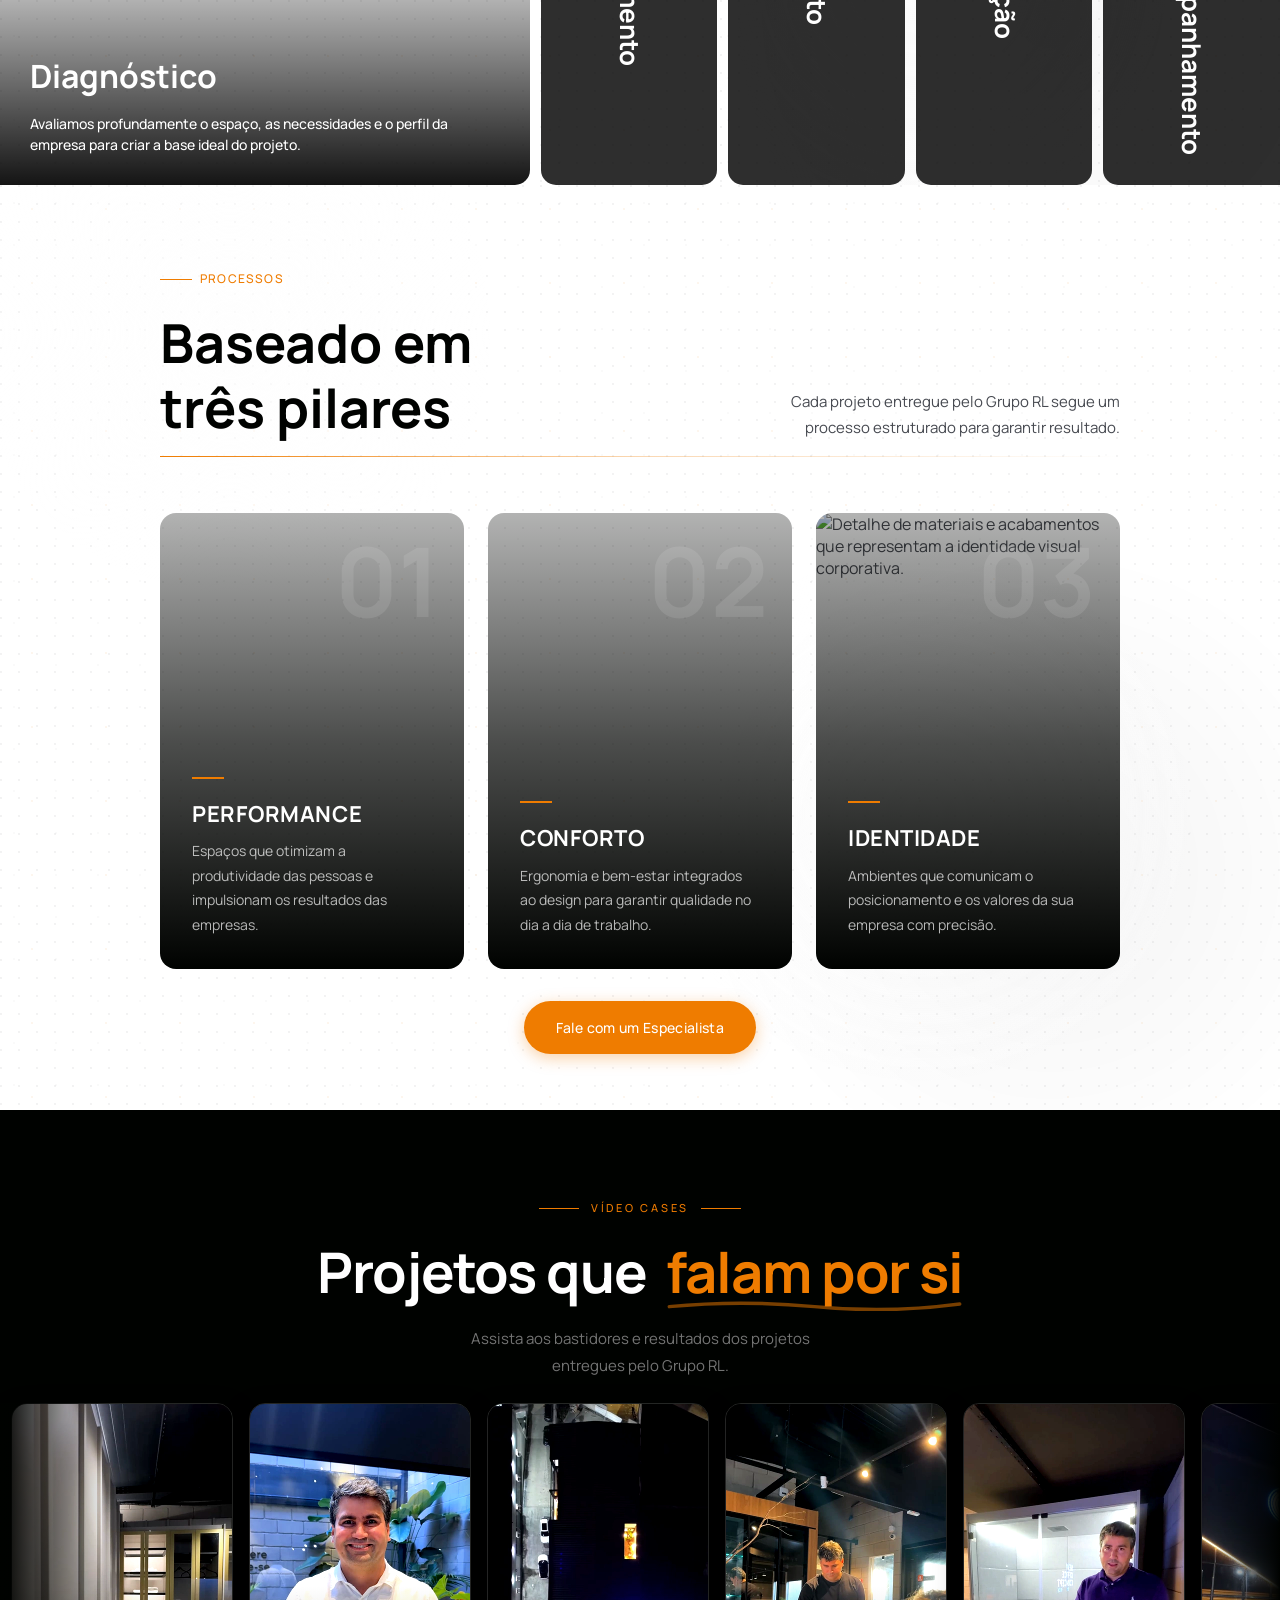
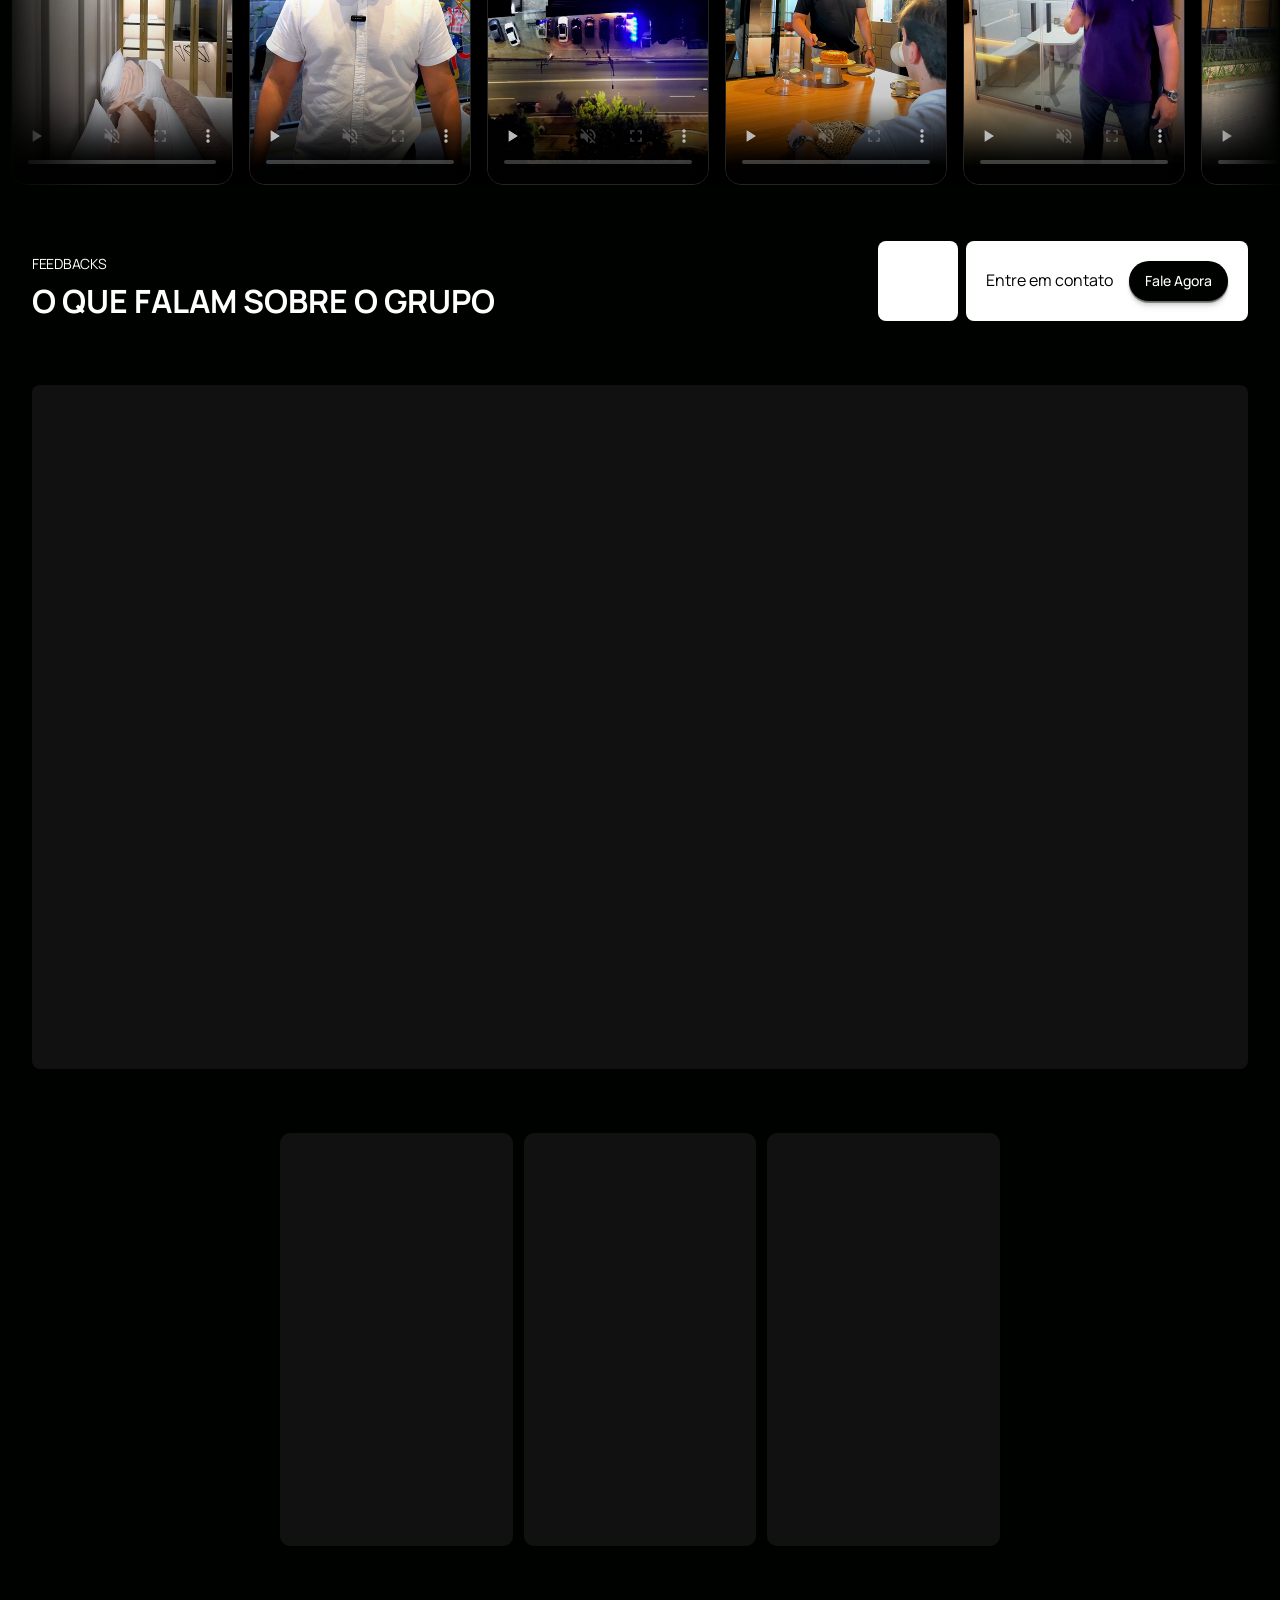
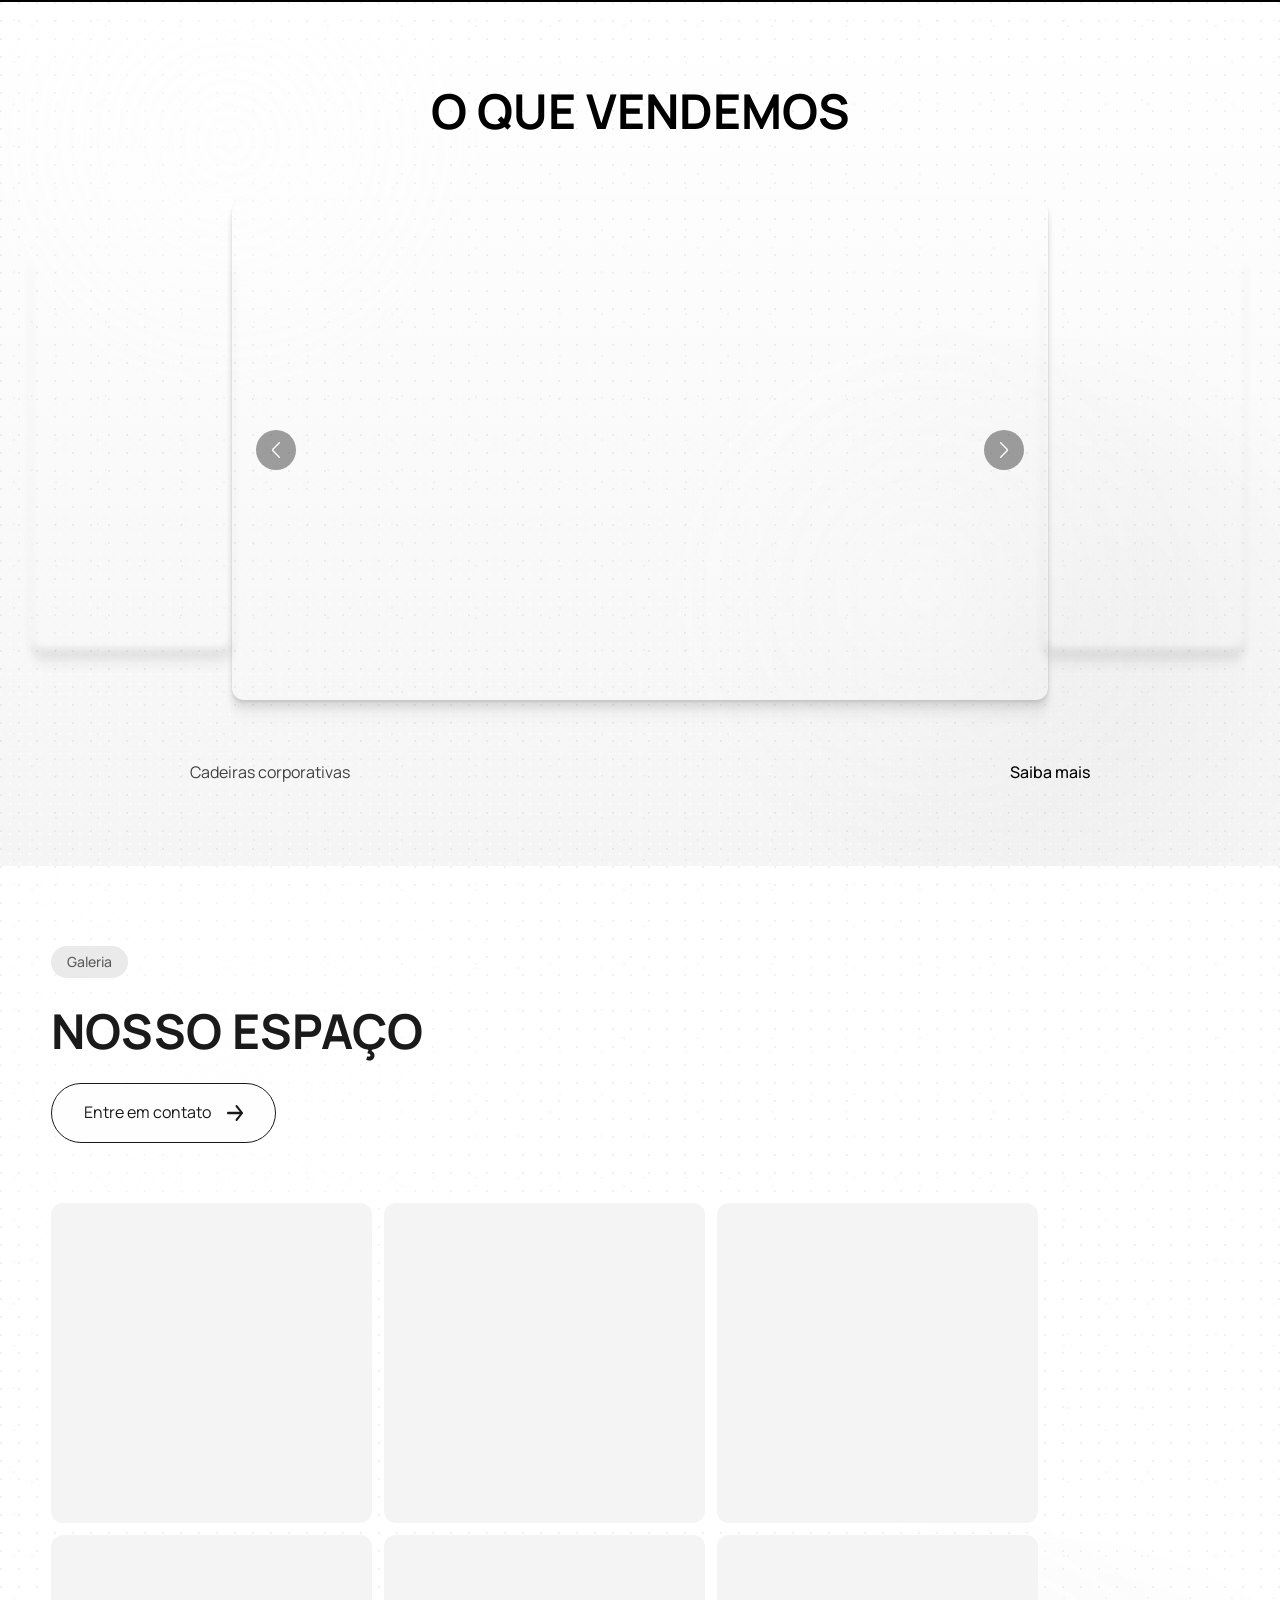
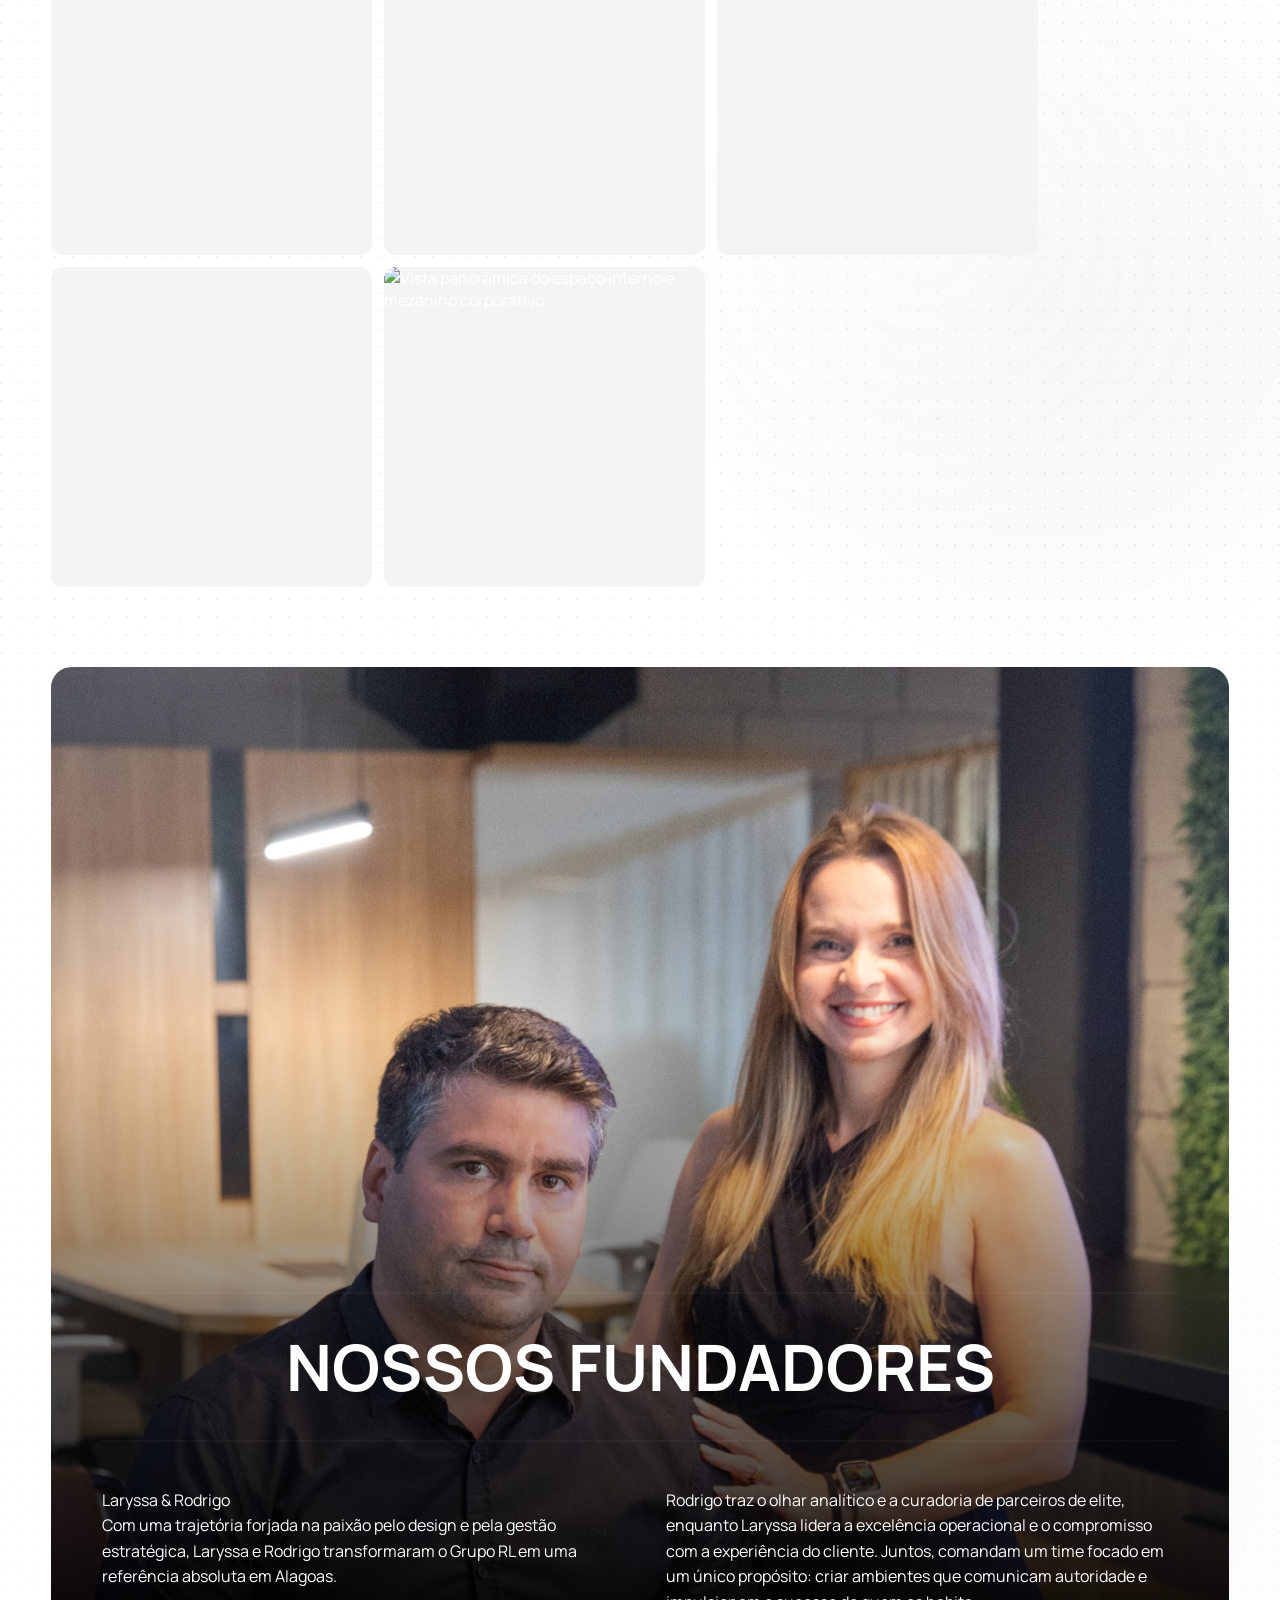
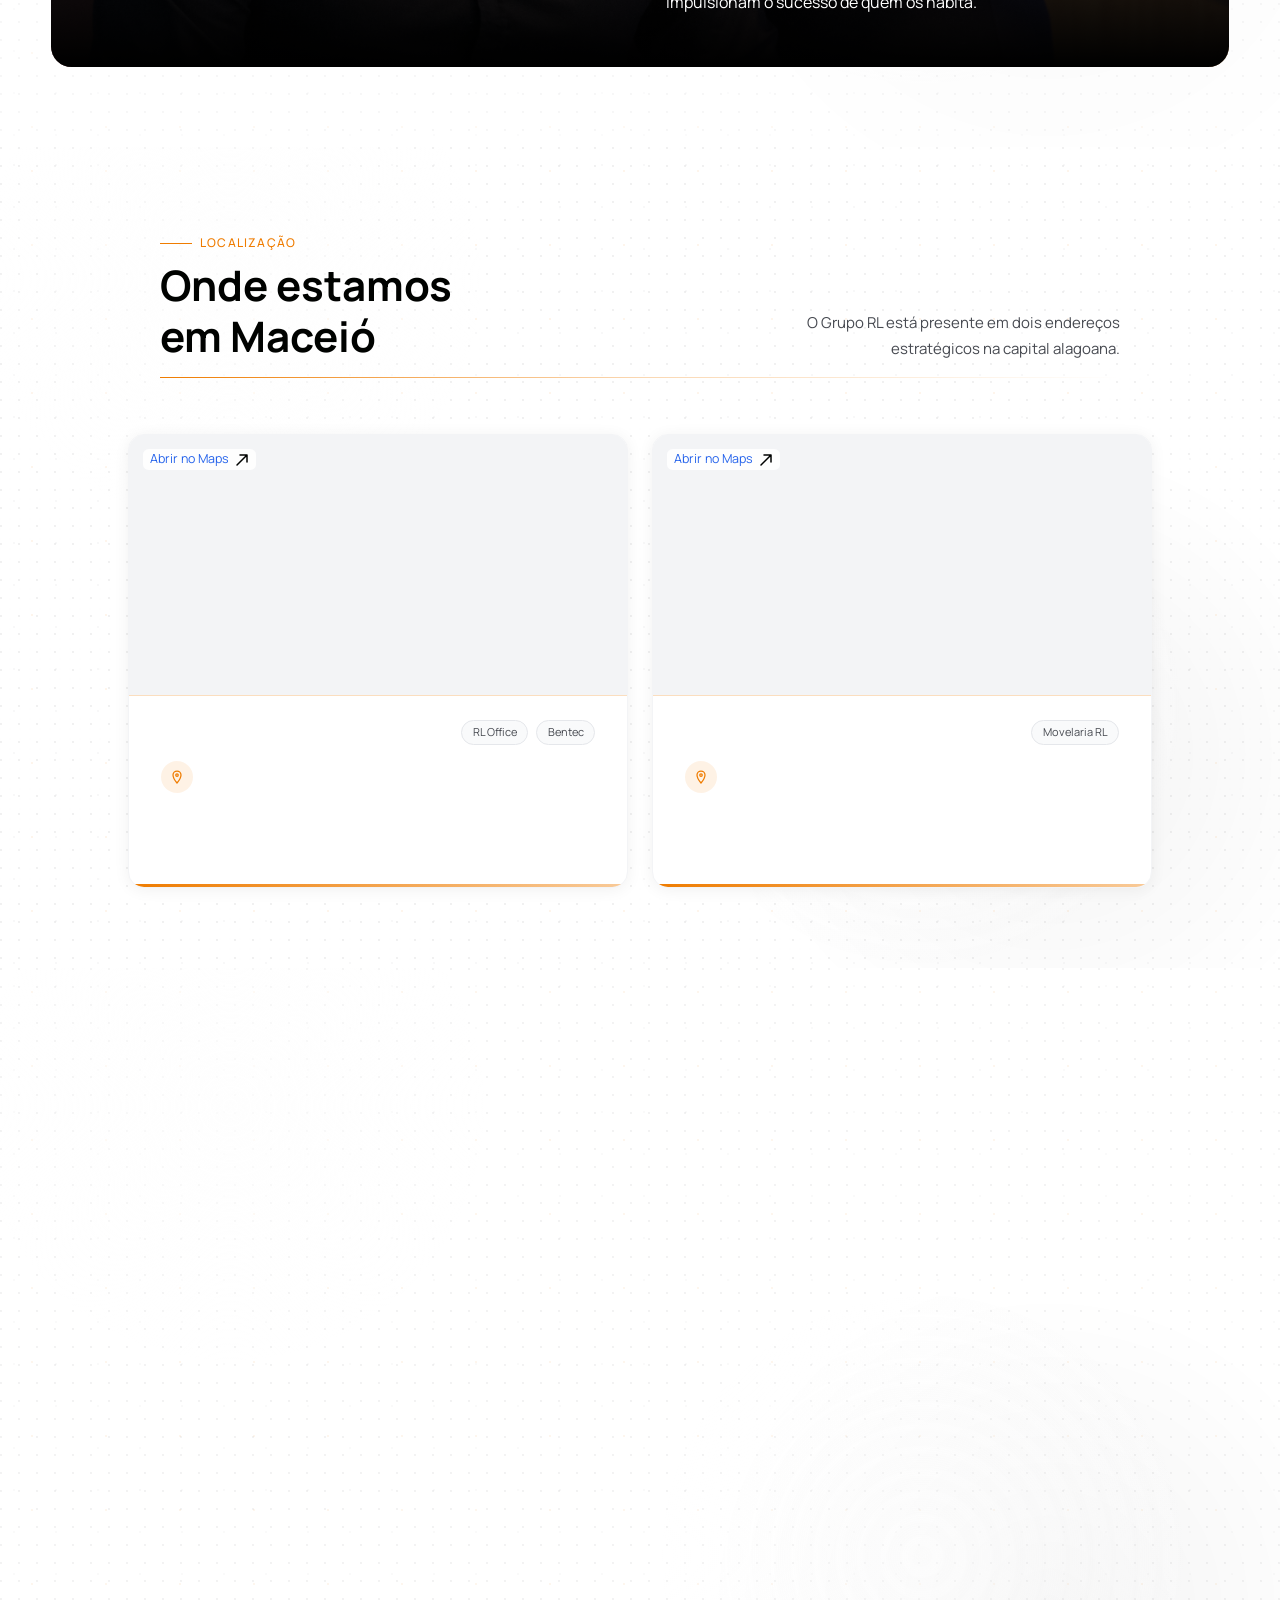
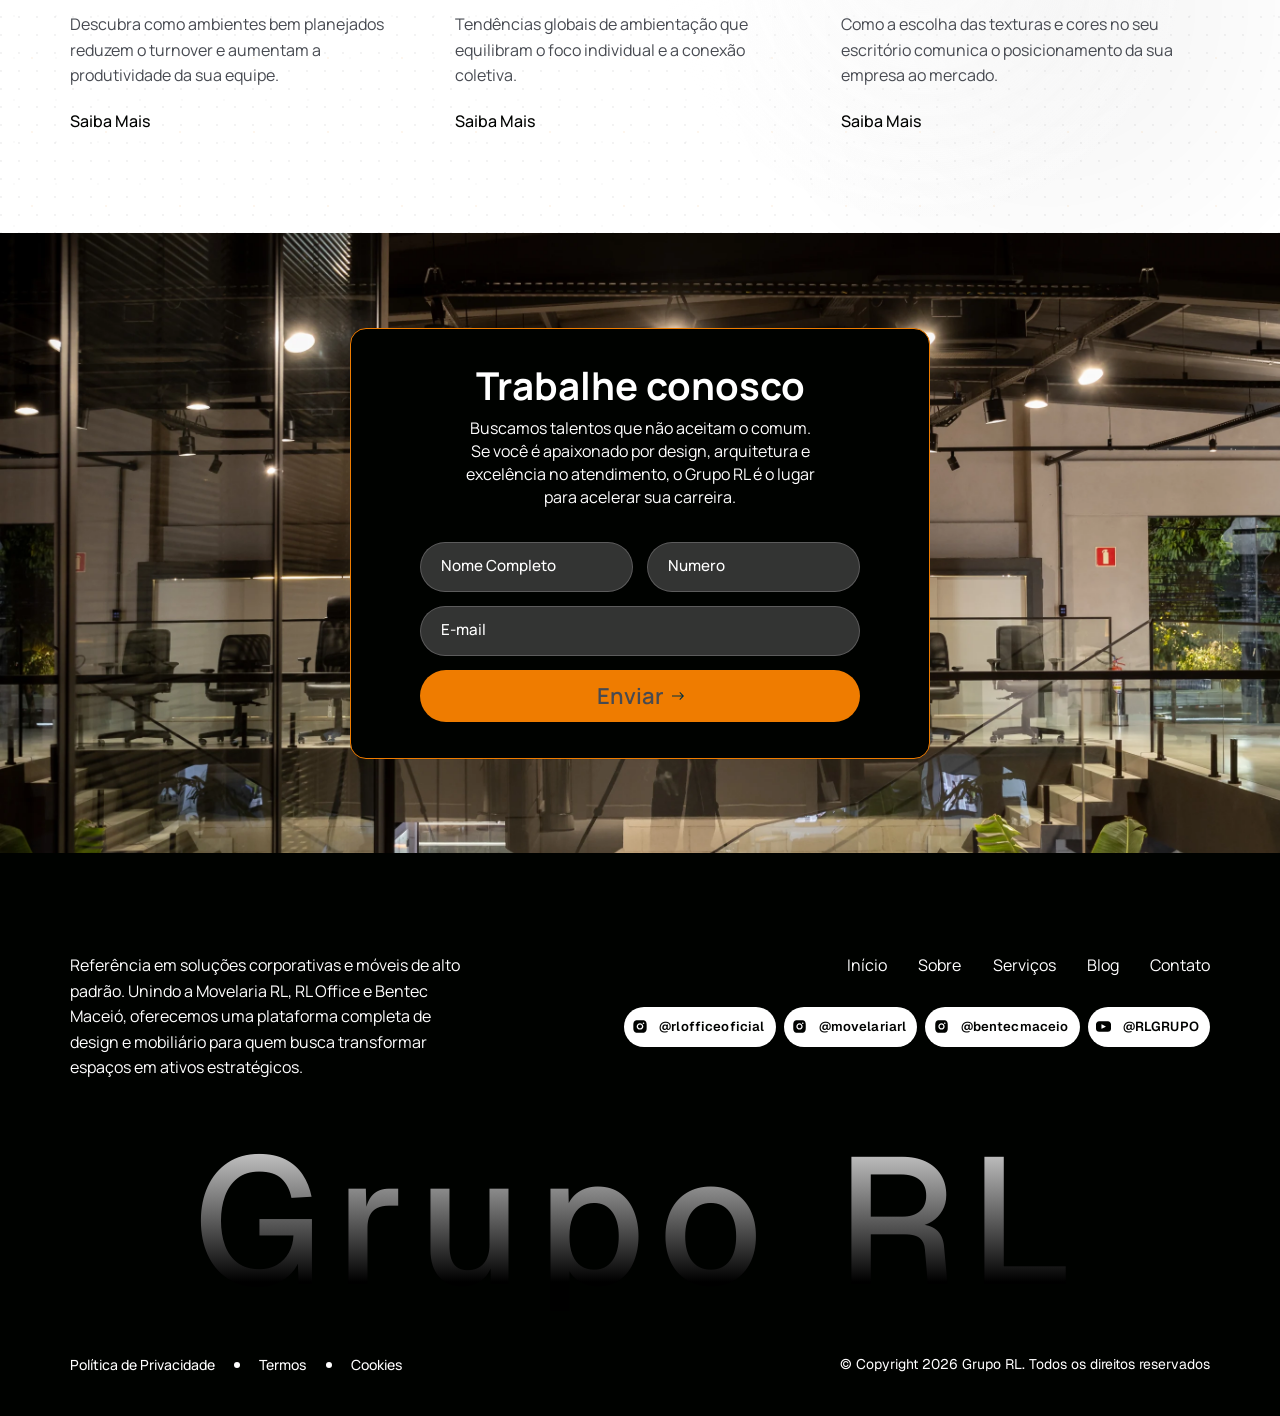
==== commit fd620a99: "Enhance footer functionality and styling in index.html and CSS - Introduced a floating action sectio" ====
--- a/index.html
+++ b/index.html
@@ -1269,13 +1269,74 @@
         </div>
       </div>
 
-      <a class="site-footer__whatsapp" href="https://gruporl.com.br/site/index.php/wa/whatsapp/?agent=3986&amp;number=+558233382237&amp;ref=https://gruporl.com.br/site" target="_blank" rel="noopener noreferrer" aria-label="Conversar no WhatsApp">
-        <img src="assets/footer/whatsapp.svg" width="59" height="59" alt="" />
-      </a>
+      <div class="site-footer__floating-actions" data-selo-theme="light">
+        <span class="site-footer__selo-wrap" aria-hidden="true">
+          <img class="site-footer__selo site-footer__selo--light" src="assets/icons/SELO.webp" width="76" height="76" alt="" />
+          <img class="site-footer__selo site-footer__selo--dark" src="assets/icons/SELOBLACK.webp" width="76" height="76" alt="" />
+        </span>
+        <a class="site-footer__whatsapp" href="https://gruporl.com.br/site/index.php/wa/whatsapp/?agent=3986&amp;number=+558233382237&amp;ref=https://gruporl.com.br/site" target="_blank" rel="noopener noreferrer" aria-label="Conversar no WhatsApp">
+          <img src="assets/footer/whatsapp.svg" width="59" height="59" alt="" />
+        </a>
+      </div>
     </footer>
   </main>
 
   <script>
+    (function () {
+      var floatingActions = document.querySelector('.site-footer__floating-actions');
+      if (!floatingActions) return;
+
+      function setSeloTheme(isDark) {
+        floatingActions.setAttribute('data-selo-theme', isDark ? 'dark' : 'light');
+      }
+
+      var forceLightSelectors = [
+        'section.hero',
+        'section.video-cases',
+        'section.feedbacks',
+        'section.cta',
+        'footer.site-footer'
+      ].join(', ');
+
+      function updateSeloByCurrentSection() {
+        var rect = floatingActions.getBoundingClientRect();
+        var probePoints = [
+          { x: rect.left - 12, y: rect.top + 10 },
+          { x: rect.left - 12, y: rect.bottom - 10 },
+          { x: rect.left + (rect.width / 2), y: rect.top - 12 }
+        ];
+        var container = null;
+
+        probePoints.some(function (point) {
+          var sampleX = Math.max(0, Math.min(window.innerWidth - 1, point.x));
+          var sampleY = Math.max(0, Math.min(window.innerHeight - 1, point.y));
+          var el = document.elementFromPoint(sampleX, sampleY);
+          var found = el ? el.closest('main > section, footer.site-footer') : null;
+          if (!found) return false;
+          container = found;
+          return true;
+        });
+
+        if (!container) return setSeloTheme(false);
+        var forceLight = Boolean(container.closest(forceLightSelectors));
+        setSeloTheme(!forceLight);
+      }
+
+      var scheduled = false;
+      function requestUpdate() {
+        if (scheduled) return;
+        scheduled = true;
+        requestAnimationFrame(function () {
+          scheduled = false;
+          updateSeloByCurrentSection();
+        });
+      }
+
+      window.addEventListener('scroll', requestUpdate, { passive: true });
+      window.addEventListener('resize', requestUpdate);
+      requestUpdate();
+    })();
+
     (function () {
       var groups = document.querySelectorAll('main > section:not(.hero)');
       if (!groups.length) return;
--- a/css/footer.css
+++ b/css/footer.css
@@ -158,11 +158,54 @@
   line-height: 1.57;
 }
 
-.site-footer__whatsapp {
+.site-footer__floating-actions {
   position: fixed;
   right: 1.25rem;
   bottom: 1.25rem;
   z-index: 50;
+  display: flex;
+  flex-direction: column;
+  align-items: center;
+  gap: 0.65rem;
+}
+
+.site-footer__selo-wrap {
+  position: relative;
+  width: 76px;
+  height: 76px;
+  display: block;
+}
+
+.site-footer__selo {
+  position: absolute;
+  inset: 0;
+  width: 100%;
+  height: 100%;
+  display: block;
+  object-fit: contain;
+  object-position: center;
+  transition: opacity 260ms ease, transform 260ms ease;
+  transform-origin: center center;
+}
+
+.site-footer__selo--light {
+  opacity: 1;
+}
+
+.site-footer__selo--dark {
+  opacity: 0;
+  transform: scale(1.24);
+}
+
+.site-footer__floating-actions[data-selo-theme="dark"] .site-footer__selo--light {
+  opacity: 0;
+}
+
+.site-footer__floating-actions[data-selo-theme="dark"] .site-footer__selo--dark {
+  opacity: 1;
+}
+
+.site-footer__whatsapp {
   border-radius: 999px;
   line-height: 0;
 }
--- a/css/footer.css
+++ b/css/footer.css
@@ -158,11 +158,54 @@
   line-height: 1.57;
 }
 
-.site-footer__whatsapp {
+.site-footer__floating-actions {
   position: fixed;
   right: 1.25rem;
   bottom: 1.25rem;
   z-index: 50;
+  display: flex;
+  flex-direction: column;
+  align-items: center;
+  gap: 0.65rem;
+}
+
+.site-footer__selo-wrap {
+  position: relative;
+  width: 76px;
+  height: 76px;
+  display: block;
+}
+
+.site-footer__selo {
+  position: absolute;
+  inset: 0;
+  width: 100%;
+  height: 100%;
+  display: block;
+  object-fit: contain;
+  object-position: center;
+  transition: opacity 260ms ease, transform 260ms ease;
+  transform-origin: center center;
+}
+
+.site-footer__selo--light {
+  opacity: 1;
+}
+
+.site-footer__selo--dark {
+  opacity: 0;
+  transform: scale(1.24);
+}
+
+.site-footer__floating-actions[data-selo-theme="dark"] .site-footer__selo--light {
+  opacity: 0;
+}
+
+.site-footer__floating-actions[data-selo-theme="dark"] .site-footer__selo--dark {
+  opacity: 1;
+}
+
+.site-footer__whatsapp {
   border-radius: 999px;
   line-height: 0;
 }
